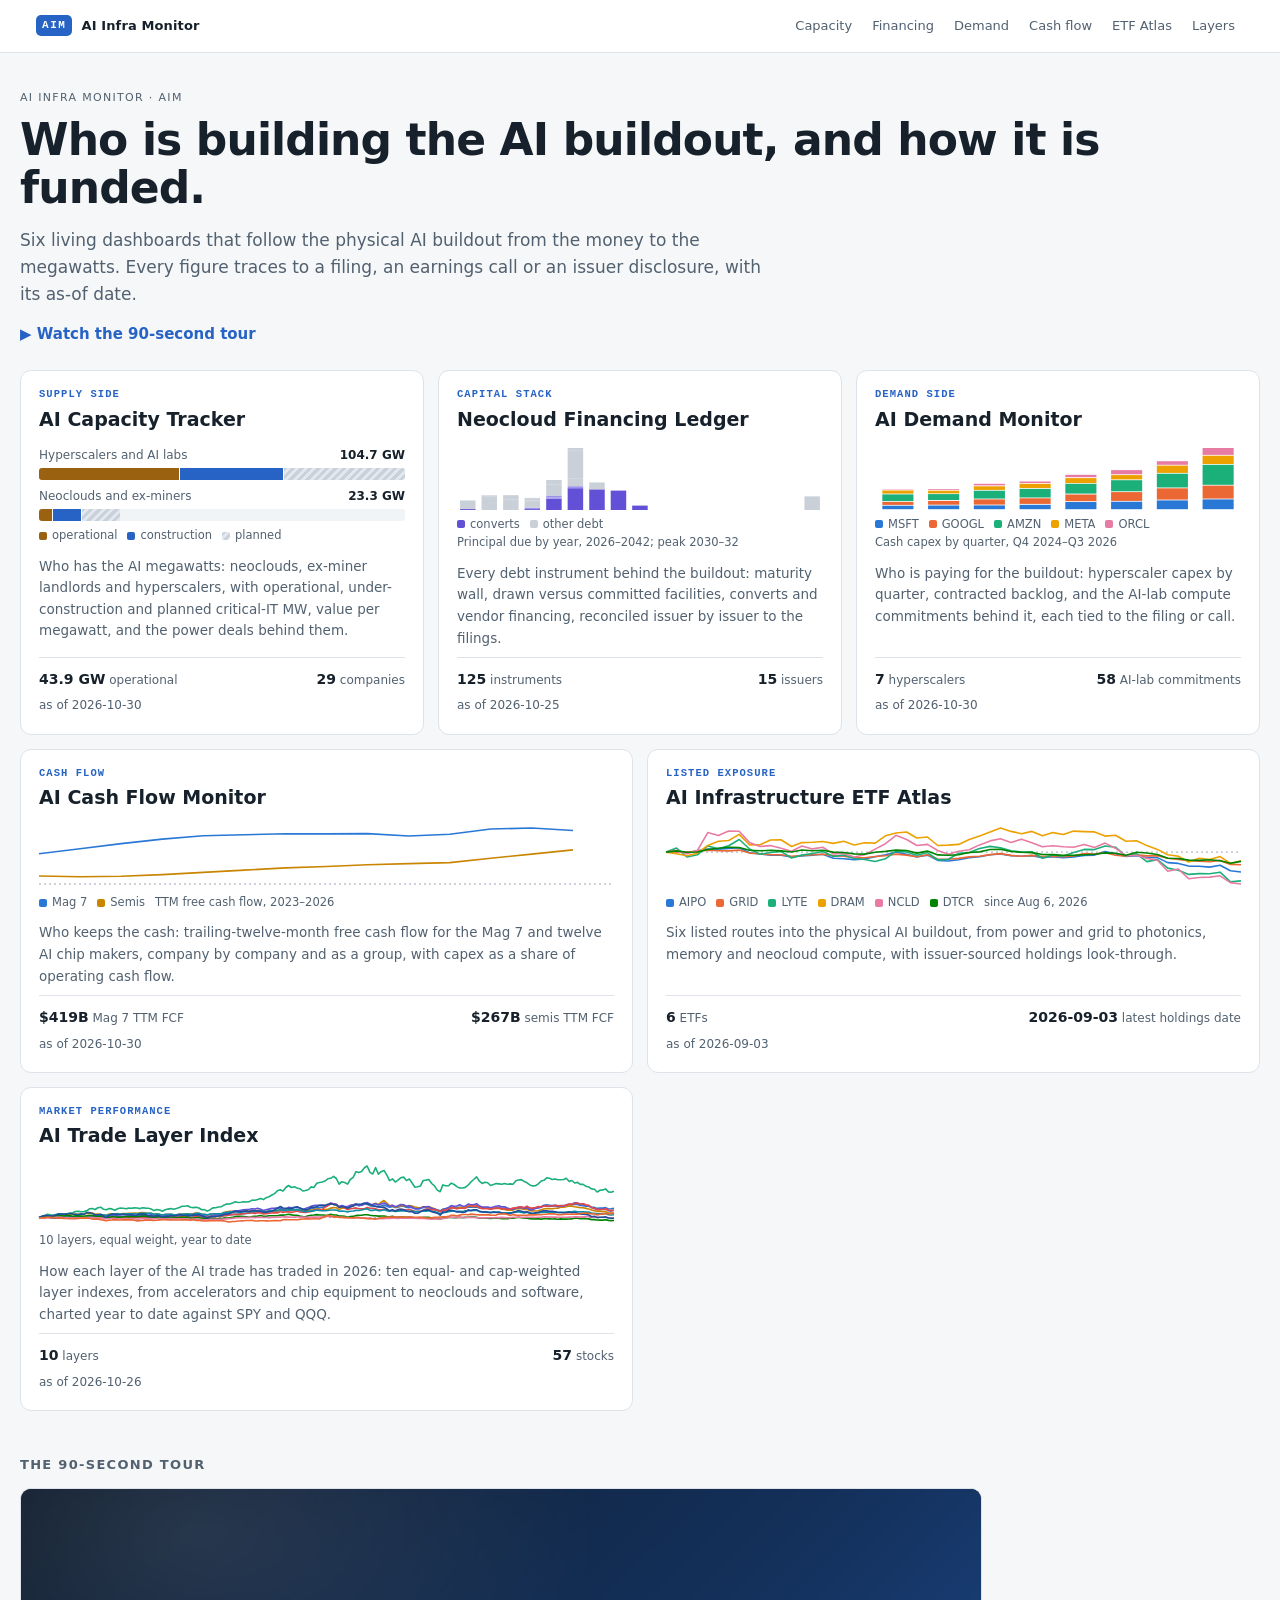
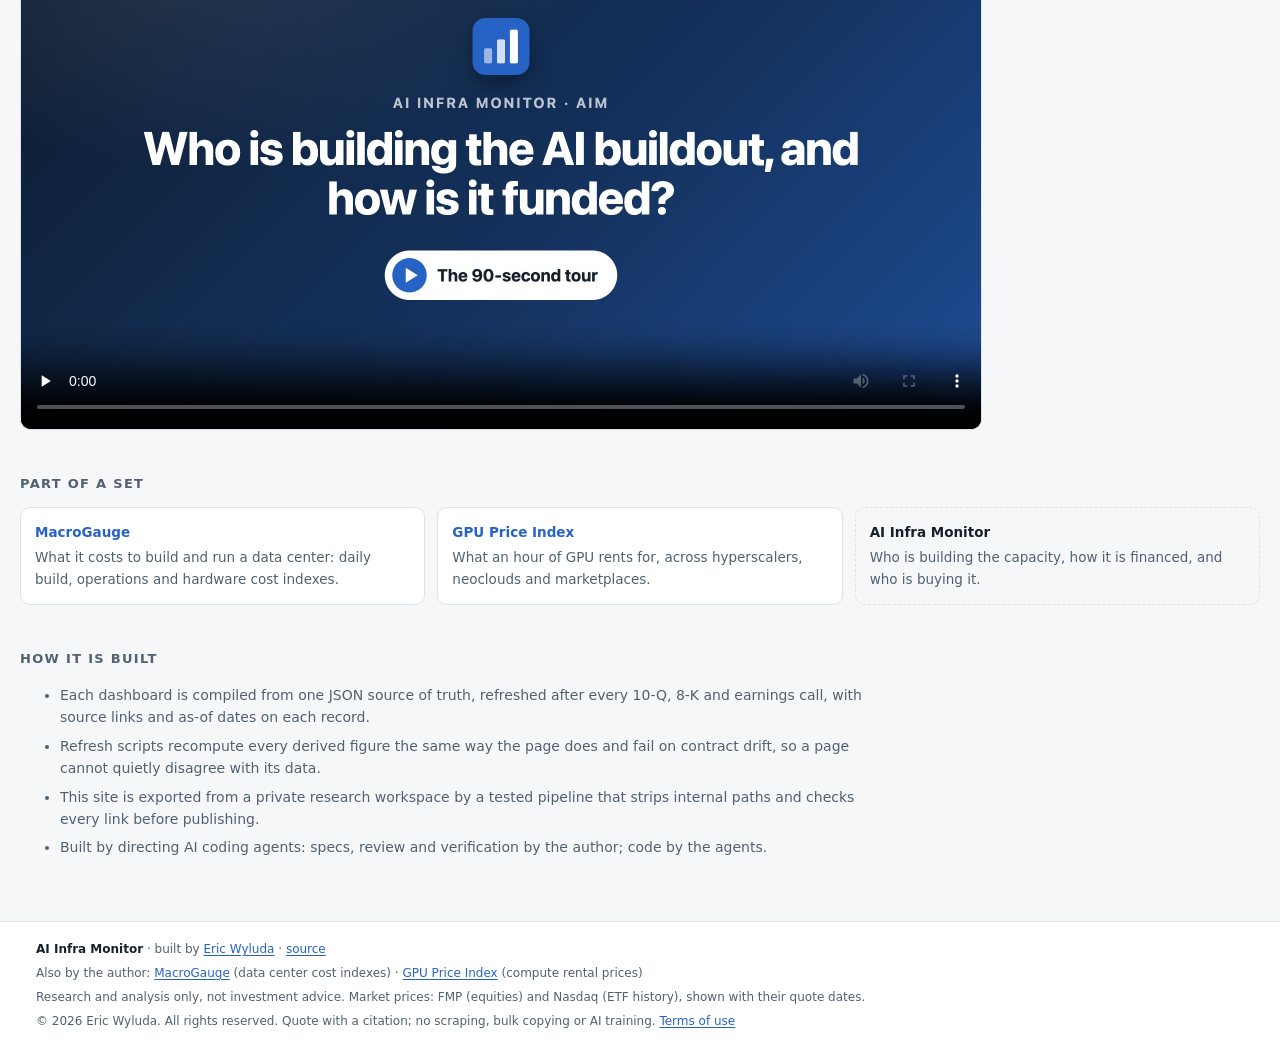
==== site/index.html @ 43cf827f "Export: MacroGauge publish 2026-11-06T13:49:08Z (scheduled)" ====
<!doctype html>
<html lang="en">
<head>
<meta charset="utf-8" />
<meta name="viewport" content="width=device-width, initial-scale=1" />
<title>AI Infra Monitor · who is building the AI buildout, and how it is funded</title>
<!-- © 2026 Eric Wyluda. All rights reserved. Terms: https://ewyluda.github.io/ai-infra-monitor/terms.html · AIM canary 242a3ced-c0e2-472b-8a07-06ca97b03cf8 --><meta name="tdm-reservation" content="1" /><meta name="tdm-policy" content="https://ewyluda.github.io/ai-infra-monitor/terms.html" /><meta name="robots" content="noai, noimageai" /><meta name="description" content="Living dashboards on the AI infrastructure buildout: neocloud megawatts, the financing stack behind them, hyperscaler and AI-lab demand, the free cash flow of the Mag 7 and the chip makers, the listed ETF map, and how each layer of the AI trade has traded. Compiled from SEC filings and company disclosures." /><link rel="canonical" href="https://ewyluda.github.io/ai-infra-monitor/" /><link rel="icon" href="assets/favicon.svg" type="image/svg+xml" /><link rel="apple-touch-icon" href="assets/apple-touch-icon.png" /><meta name="theme-color" content="#F6F7F9" /><meta property="og:type" content="website" /><meta property="og:site_name" content="AI Infra Monitor" /><meta property="og:title" content="AI Infra Monitor · who is building the AI buildout, and how it is funded" /><meta property="og:description" content="Living dashboards on the AI infrastructure buildout: neocloud megawatts, the financing stack behind them, hyperscaler and AI-lab demand, the free cash flow of the Mag 7 and the chip makers, the listed ETF map, and how each layer of the AI trade has traded. Compiled from SEC filings and company disclosures." /><meta property="og:url" content="https://ewyluda.github.io/ai-infra-monitor/" /><meta property="og:image" content="https://ewyluda.github.io/ai-infra-monitor/assets/og-image.png" /><meta property="og:image:width" content="1200" /><meta property="og:image:height" content="630" /><meta property="og:image:alt" content="AI Infra Monitor: who is building the AI buildout, and how it is funded." /><meta name="twitter:card" content="summary_large_image" />
<link rel="stylesheet" href="assets/brand.css" />
</head>
<body class="aim-page">
<header class="aim-bar"><div class="aim-bar-in"><a class="aim-brand" href="index.html"><span class="aim-mark">AIM</span><span>AI Infra Monitor</span></a><nav class="aim-nav" aria-label="Dashboards"><a href="neocloud-capacity-tracker.html">Capacity</a><a href="neocloud-financing-ledger.html">Financing</a><a href="ai-demand-monitor.html">Demand</a><a href="ai-cash-flow-monitor.html">Cash flow</a><a href="ai-infrastructure-etf-atlas.html">ETF Atlas</a><a href="ai-trade-layer-index.html">Layers</a></nav></div></header>
<main class="aim-main">
<p class="aim-kicker">AI Infra Monitor · AIM</p>
<h1>Who is building the AI buildout, and how it is funded.</h1>
<p class="aim-lede">Six living dashboards that follow the physical AI buildout from the money to the megawatts. Every
figure traces to a filing, an earnings call or an issuer disclosure, with its as-of date.</p>
<p class="aim-tour-link"><a href="#tour">▶ Watch the 90-second tour</a></p>
<div class="aim-grid"><a class="aim-card" href="neocloud-capacity-tracker.html"><span class="aim-card-tag">Supply side</span><h2>AI Capacity Tracker</h2><div class="aim-preview" aria-hidden="true"><div class="aim-hbar"><span>Hyperscalers and AI labs</span><b>104.7 GW</b><div class="aim-hbar-track"><i class="aim-seg-op" style="width:38.33%"></i><i class="aim-seg-con" style="width:28.41%"></i><i class="aim-seg-plan" style="width:33.26%"></i></div></div><div class="aim-hbar"><span>Neoclouds and ex-miners</span><b>23.3 GW</b><div class="aim-hbar-track"><i class="aim-seg-op" style="width:3.60%"></i><i class="aim-seg-con" style="width:7.82%"></i><i class="aim-seg-plan" style="width:10.84%"></i></div></div><div class="aim-preview-cap"><span class="aim-key"><i style="background:#9A6210"></i>operational</span><span class="aim-key"><i style="background:#2763C4"></i>construction</span><span class="aim-key"><i style="background:repeating-linear-gradient(135deg,#C9D1DA 0 3px,#E3E8EE 3px 6px)"></i>planned</span></div></div><p>Who has the AI megawatts: neoclouds, ex-miner landlords and hyperscalers, with operational, under-construction and planned critical-IT MW, value per megawatt, and the power deals behind them.</p><div class="aim-stat"><span><b>43.9 GW</b> operational</span><span><b>29</b> companies</span><span class="aim-asof">as of 2026-10-30</span></div></a><a class="aim-card" href="neocloud-financing-ledger.html"><span class="aim-card-tag">Capital stack</span><h2>Neocloud Financing Ledger</h2><div class="aim-preview" aria-hidden="true"><svg class="aim-preview-plot" viewBox="0 0 300 64" preserveAspectRatio="none"><rect x="2.5" y="63.1" width="12.7" height="0.9" fill="#6250d6"/><rect x="2.5" y="54.5" width="12.7" height="8.5" fill="#c9d0d8"/><rect x="2.5" y="54.4" width="12.7" height="0.1" fill="#c9d0d8"/><rect x="20.1" y="50.8" width="12.7" height="13.2" fill="#c9d0d8"/><rect x="20.1" y="49.4" width="12.7" height="1.4" fill="#c9d0d8"/><rect x="20.1" y="49.2" width="12.7" height="0.2" fill="#c9d0d8"/><rect x="37.8" y="53.3" width="12.7" height="10.7" fill="#c9d0d8"/><rect x="37.8" y="49.2" width="12.7" height="4.1" fill="#c9d0d8"/><rect x="37.8" y="49.2" width="12.7" height="0" fill="#c9d0d8"/><rect x="55.4" y="63.1" width="12.7" height="0.9" fill="#6250d6"/><rect x="55.4" y="61.6" width="12.7" height="1.5" fill="#9d93e8"/><rect x="55.4" y="55.1" width="12.7" height="6.5" fill="#c9d0d8"/><rect x="55.4" y="54.8" width="12.7" height="0.4" fill="#c9d0d8"/><rect x="55.4" y="52.2" width="12.7" height="2.5" fill="#c9d0d8"/><rect x="55.4" y="51.9" width="12.7" height="0.4" fill="#c9d0d8"/><rect x="73.1" y="52.9" width="12.7" height="11.1" fill="#6250d6"/><rect x="73.1" y="51.7" width="12.7" height="1.1" fill="#9d93e8"/><rect x="73.1" y="49.5" width="12.7" height="2.2" fill="#9d93e8"/><rect x="73.1" y="38.6" width="12.7" height="10.9" fill="#c9d0d8"/><rect x="73.1" y="34" width="12.7" height="4.6" fill="#c9d0d8"/><rect x="90.7" y="42.2" width="12.7" height="21.8" fill="#6250d6"/><rect x="90.7" y="40.3" width="12.7" height="1.9" fill="#9d93e8"/><rect x="90.7" y="40.1" width="12.7" height="0.2" fill="#9d93e8"/><rect x="90.7" y="32.5" width="12.7" height="7.5" fill="#c9d0d8"/><rect x="90.7" y="4.8" width="12.7" height="27.8" fill="#c9d0d8"/><rect x="90.7" y="2" width="12.7" height="2.8" fill="#c9d0d8"/><rect x="108.4" y="43.3" width="12.7" height="20.7" fill="#6250d6"/><rect x="108.4" y="36.6" width="12.7" height="6.8" fill="#c9d0d8"/><rect x="108.4" y="36.4" width="12.7" height="0.2" fill="#c9d0d8"/><rect x="126" y="44.6" width="12.7" height="19.4" fill="#6250d6"/><rect x="143.6" y="59.6" width="12.7" height="4.4" fill="#6250d6"/><rect x="161.3" y="64" width="12.7" height="0" fill="#c9d0d8"/><rect x="284.8" y="50.4" width="12.7" height="13.6" fill="#c9d0d8"/></svg><div class="aim-preview-cap"><span class="aim-key"><i style="background:#6250d6"></i>converts</span><span class="aim-key"><i style="background:#c9d0d8"></i>other debt</span><span>Principal due by year, 2026–2042; peak 2030–32</span></div></div><p>Every debt instrument behind the buildout: maturity wall, drawn versus committed facilities, converts and vendor financing, reconciled issuer by issuer to the filings.</p><div class="aim-stat"><span><b>125</b> instruments</span><span><b>15</b> issuers</span><span class="aim-asof">as of 2026-10-25</span></div></a><a class="aim-card" href="ai-demand-monitor.html"><span class="aim-card-tag">Demand side</span><h2>AI Demand Monitor</h2><div class="aim-preview" aria-hidden="true"><svg class="aim-preview-plot" viewBox="0 0 300 64" preserveAspectRatio="none"><rect x="6" y="59.7" width="25.5" height="3.5" fill="#2a78d6"/><rect x="6" y="55.9" width="25.5" height="3" fill="#eb6834"/><rect x="6" y="48.4" width="25.5" height="6.7" fill="#1baf7a"/><rect x="6" y="44.5" width="25.5" height="3.1" fill="#eda100"/><rect x="6" y="43.5" width="25.5" height="0.4" fill="#e87ba4"/><rect x="43.5" y="59.5" width="25.5" height="3.7" fill="#2a78d6"/><rect x="43.5" y="54.9" width="25.5" height="3.8" fill="#eb6834"/><rect x="43.5" y="48.1" width="25.5" height="5.9" fill="#1baf7a"/><rect x="43.5" y="44.7" width="25.5" height="2.7" fill="#eda100"/><rect x="43.5" y="43.1" width="25.5" height="0.8" fill="#e87ba4"/><rect x="81" y="59.4" width="25.5" height="3.8" fill="#2a78d6"/><rect x="81" y="53.4" width="25.5" height="5.2" fill="#eb6834"/><rect x="81" y="44.7" width="25.5" height="7.9" fill="#1baf7a"/><rect x="81" y="40.3" width="25.5" height="3.6" fill="#eda100"/><rect x="81" y="37.8" width="25.5" height="1.6" fill="#e87ba4"/><rect x="118.5" y="58.8" width="25.5" height="4.4" fill="#2a78d6"/><rect x="118.5" y="52.3" width="25.5" height="5.6" fill="#eb6834"/><rect x="118.5" y="42.9" width="25.5" height="8.6" fill="#1baf7a"/><rect x="118.5" y="37.8" width="25.5" height="4.3" fill="#eda100"/><rect x="118.5" y="35.5" width="25.5" height="1.5" fill="#e87ba4"/><rect x="156" y="56" width="25.5" height="7.2" fill="#2a78d6"/><rect x="156" y="48.5" width="25.5" height="6.7" fill="#eb6834"/><rect x="156" y="37.8" width="25.5" height="9.8" fill="#1baf7a"/><rect x="156" y="32.1" width="25.5" height="5" fill="#eda100"/><rect x="156" y="28.8" width="25.5" height="2.4" fill="#e87ba4"/><rect x="193.5" y="55.7" width="25.5" height="7.5" fill="#2a78d6"/><rect x="193.5" y="46.1" width="25.5" height="8.8" fill="#eb6834"/><rect x="193.5" y="34.2" width="25.5" height="11.1" fill="#1baf7a"/><rect x="193.5" y="29.1" width="25.5" height="4.3" fill="#eda100"/><rect x="193.5" y="24.1" width="25.5" height="4.2" fill="#e87ba4"/><rect x="231" y="54.4" width="25.5" height="8.8" fill="#2a78d6"/><rect x="231" y="42.3" width="25.5" height="11.3" fill="#eb6834"/><rect x="231" y="27.7" width="25.5" height="13.8" fill="#1baf7a"/><rect x="231" y="19.6" width="25.5" height="7.3" fill="#eda100"/><rect x="231" y="15.2" width="25.5" height="3.6" fill="#e87ba4"/><rect x="268.5" y="53.4" width="25.5" height="9.8" fill="#2a78d6"/><rect x="268.5" y="39.6" width="25.5" height="13" fill="#eb6834"/><rect x="268.5" y="18.8" width="25.5" height="20" fill="#1baf7a"/><rect x="268.5" y="9.7" width="25.5" height="8.3" fill="#eda100"/><rect x="268.5" y="2" width="25.5" height="6.9" fill="#e87ba4"/></svg><div class="aim-preview-cap"><span class="aim-key"><i style="background:#2a78d6"></i>MSFT</span><span class="aim-key"><i style="background:#eb6834"></i>GOOGL</span><span class="aim-key"><i style="background:#1baf7a"></i>AMZN</span><span class="aim-key"><i style="background:#eda100"></i>META</span><span class="aim-key"><i style="background:#e87ba4"></i>ORCL</span><span>Cash capex by quarter, Q4 2024–Q3 2026</span></div></div><p>Who is paying for the buildout: hyperscaler capex by quarter, contracted backlog, and the AI-lab compute commitments behind it, each tied to the filing or call.</p><div class="aim-stat"><span><b>7</b> hyperscalers</span><span><b>58</b> AI-lab commitments</span><span class="aim-asof">as of 2026-10-30</span></div></a><a class="aim-card" href="ai-cash-flow-monitor.html"><span class="aim-card-tag">Cash flow</span><h2>AI Cash Flow Monitor</h2><div class="aim-preview" aria-hidden="true"><svg class="aim-preview-plot" viewBox="0 0 300 64" preserveAspectRatio="none"><line x1="0" x2="300" y1="60" y2="60" stroke="#9AA6B2" stroke-dasharray="2 3" vector-effect="non-scaling-stroke"/><path d="M0,29.8 L21.4,24.8 L42.9,19.6 L64.3,15.1 L85.7,11.8 L107.1,10.7 L128.6,9.8 L150,9.9 L171.4,9.6 L192.9,12 L214.3,10.2 L235.7,5 L257.1,4 L278.6,6.5" fill="none" stroke="#2a78d6" stroke-width="1.6" stroke-linejoin="round" vector-effect="non-scaling-stroke"/><path d="M0,52 L21.4,52.7 L42.9,52.3 L64.3,50.6 L85.7,48.4 L107.1,46.1 L128.6,43.9 L150,42.5 L171.4,40.7 L192.9,39.6 L214.3,38.6 L235.7,34.2 L257.1,30.1 L278.6,25.9" fill="none" stroke="#c98500" stroke-width="1.6" stroke-linejoin="round" vector-effect="non-scaling-stroke"/></svg><div class="aim-preview-cap"><span class="aim-key"><i style="background:#2a78d6"></i>Mag 7</span><span class="aim-key"><i style="background:#c98500"></i>Semis</span><span>TTM free cash flow, 2023–2026</span></div></div><p>Who keeps the cash: trailing-twelve-month free cash flow for the Mag 7 and twelve AI chip makers, company by company and as a group, with capex as a share of operating cash flow.</p><div class="aim-stat"><span><b>$419B</b> Mag 7 TTM FCF</span><span><b>$267B</b> semis TTM FCF</span><span class="aim-asof">as of 2026-10-30</span></div></a><a class="aim-card" href="ai-infrastructure-etf-atlas.html"><span class="aim-card-tag">Listed exposure</span><h2>AI Infrastructure ETF Atlas</h2><div class="aim-preview" aria-hidden="true"><svg class="aim-preview-plot" viewBox="0 0 300 64" preserveAspectRatio="none"><line x1="0" x2="300" y1="28.1" y2="28.1" stroke="#9AA6B2" stroke-dasharray="2 3" vector-effect="non-scaling-stroke"/><path d="M0,28.1 L5.5,27.1 L10.9,28.7 L16.4,26.9 L21.8,25 L27.3,25.3 L32.7,24.4 L38.2,23.7 L43.6,28.8 L49.1,30 L54.5,31.1 L60,31.3 L65.5,33 L70.9,32 L76.4,31.3 L81.8,30.3 L87.3,34.3 L92.7,34.8 L98.2,35.6 L103.6,34.9 L109.1,32.8 L114.5,30.8 L120,28 L125.5,30.3 L130.9,33 L136.4,31.1 L141.8,36.4 L147.3,37 L152.7,35.8 L158.2,33.8 L163.6,32.7 L169.1,30.8 L174.5,30 L180,31.6 L185.5,32.3 L190.9,31.6 L196.4,33.8 L201.8,32.6 L207.3,33.8 L212.7,32.9 L218.2,31.5 L223.6,31.1 L229.1,27.5 L234.5,29.8 L240,32.4 L245.5,31.6 L250.9,33.5 L256.4,33.6 L261.8,38.6 L267.3,39.4 L272.7,42.1 L278.2,42.2 L283.6,43.1 L289.1,41.2 L294.5,46.8 L300,48" fill="none" stroke="#2a78d6" stroke-width="1.6" stroke-linejoin="round" vector-effect="non-scaling-stroke"/><path d="M0,28.1 L5.5,27.7 L10.9,28.4 L16.4,27.1 L21.8,26.3 L27.3,26.7 L32.7,26.9 L38.2,26.1 L43.6,29.1 L49.1,29.7 L54.5,30.6 L60,30.7 L65.5,32.2 L70.9,31.5 L76.4,30.7 L81.8,30.3 L87.3,31.6 L92.7,32.1 L98.2,33.7 L103.6,33.7 L109.1,32.5 L114.5,31.8 L120,30.1 L125.5,31.1 L130.9,32.7 L136.4,30.8 L141.8,35 L147.3,35.2 L152.7,34.4 L158.2,32.9 L163.6,32.2 L169.1,30.6 L174.5,29.6 L180,31.4 L185.5,32.2 L190.9,31.4 L196.4,32.6 L201.8,32.1 L207.3,32.8 L212.7,31.9 L218.2,29.6 L223.6,30 L229.1,28.8 L234.5,31.3 L240,32.2 L245.5,30.7 L250.9,31.9 L256.4,31.6 L261.8,34.2 L267.3,35.5 L272.7,36.8 L278.2,37.3 L283.6,37.8 L289.1,36.4 L294.5,40.4 L300,40.7" fill="none" stroke="#eb6834" stroke-width="1.6" stroke-linejoin="round" vector-effect="non-scaling-stroke"/><path d="M0,28.1 L5.5,24 L10.9,33 L16.4,30.8 L21.8,21.9 L27.3,24.8 L32.7,21.8 L38.2,15.5 L43.6,25 L49.1,30.3 L54.5,28.5 L60,27.4 L65.5,34 L70.9,31.1 L76.4,29.5 L81.8,27.5 L87.3,32.5 L92.7,31.1 L98.2,34.5 L103.6,35.5 L109.1,37.5 L114.5,34.8 L120,27.1 L125.5,28 L130.9,31.3 L136.4,28.6 L141.8,35.9 L147.3,35.2 L152.7,29.2 L158.2,28.6 L163.6,24.5 L169.1,22.4 L174.5,23.8 L180,26.8 L185.5,28.1 L190.9,27.7 L196.4,34.2 L201.8,30.9 L207.3,32.1 L212.7,28.5 L218.2,25.4 L223.6,25.6 L229.1,22 L234.5,23.2 L240,32.1 L245.5,29.8 L250.9,37.6 L256.4,35.6 L261.8,44.1 L267.3,46.3 L272.7,50.4 L278.2,49.6 L283.6,49.8 L289.1,48.2 L294.5,57.8 L300,56.9" fill="none" stroke="#1baf7a" stroke-width="1.6" stroke-linejoin="round" vector-effect="non-scaling-stroke"/><path d="M0,28.1 L5.5,29.8 L10.9,31.8 L16.4,29.2 L21.8,21.5 L27.3,17.3 L32.7,16.5 L38.2,10.4 L43.6,20.9 L49.1,20.8 L54.5,16 L60,15.8 L65.5,22.5 L70.9,18.6 L76.4,18.3 L81.8,17.5 L87.3,19.4 L92.7,17.3 L98.2,21 L103.6,18.7 L109.1,19.1 L114.5,11.8 L120,9 L125.5,8 L130.9,14 L136.4,13 L141.8,21.5 L147.3,21.1 L152.7,20.4 L158.2,15.6 L163.6,11.9 L169.1,8 L174.5,4 L180,7.4 L185.5,9.7 L190.9,7.4 L196.4,11.8 L201.8,8.6 L207.3,10.5 L212.7,7.1 L218.2,7.6 L223.6,7.9 L229.1,12.1 L234.5,11.2 L240,17.3 L245.5,16.7 L250.9,21.6 L256.4,25.4 L261.8,30.7 L267.3,32.3 L272.7,38 L278.2,34.3 L283.6,35.5 L289.1,32.6 L294.5,39.5 L300,36.8" fill="none" stroke="#eda100" stroke-width="1.6" stroke-linejoin="round" vector-effect="non-scaling-stroke"/><path d="M0,28.1 L5.5,26.4 L10.9,29.8 L16.4,26.5 L21.8,8.6 L27.3,11.4 L32.7,7.1 L38.2,7.2 L43.6,18.6 L49.1,22.5 L54.5,21.6 L60,24.3 L65.5,27.2 L70.9,22 L76.4,24.9 L81.8,23.3 L87.3,29.9 L92.7,29.4 L98.2,33 L103.6,30.8 L109.1,25.1 L114.5,19.7 L120,11.3 L125.5,15.5 L130.9,21.5 L136.4,20.4 L141.8,26.5 L147.3,30.2 L152.7,27.3 L158.2,25.8 L163.6,20.9 L169.1,16.9 L174.5,14.8 L180,18.4 L185.5,15.3 L190.9,18.7 L196.4,22.8 L201.8,21.7 L207.3,22.8 L212.7,23.2 L218.2,20.4 L223.6,23.5 L229.1,19.1 L234.5,24.2 L240,31.8 L245.5,31.2 L250.9,34.4 L256.4,36.2 L261.8,47.3 L267.3,45 L272.7,54.7 L278.2,53.5 L283.6,53.1 L289.1,51.8 L294.5,58.6 L300,60" fill="none" stroke="#e87ba4" stroke-width="1.6" stroke-linejoin="round" vector-effect="non-scaling-stroke"/><path d="M0,28.1 L5.5,26.9 L10.9,28.2 L16.4,28 L21.8,25.5 L27.3,24.2 L32.7,23.2 L38.2,23.6 L43.6,26.3 L49.1,26.8 L54.5,26.3 L60,26.9 L65.5,28 L70.9,26 L76.4,26.8 L81.8,26.2 L87.3,28.1 L92.7,28.5 L98.2,29.9 L103.6,30.1 L109.1,28.3 L114.5,27.4 L120,26.1 L125.5,26.5 L130.9,29.1 L136.4,27.1 L141.8,30.9 L147.3,31.2 L152.7,30.7 L158.2,28.5 L163.6,27.9 L169.1,25.5 L174.5,25.2 L180,27.5 L185.5,28.2 L190.9,28.6 L196.4,30.5 L201.8,30.6 L207.3,31.2 L212.7,31.4 L218.2,30.7 L223.6,30.2 L229.1,28.9 L234.5,29.2 L240,31.2 L245.5,28.2 L250.9,29 L256.4,30.5 L261.8,34.3 L267.3,34.5 L272.7,36.1 L278.2,36.4 L283.6,35.7 L289.1,36.8 L294.5,39.2 L300,37.4" fill="none" stroke="#008300" stroke-width="1.6" stroke-linejoin="round" vector-effect="non-scaling-stroke"/></svg><div class="aim-preview-cap"><span class="aim-key"><i style="background:#2a78d6"></i>AIPO</span><span class="aim-key"><i style="background:#eb6834"></i>GRID</span><span class="aim-key"><i style="background:#1baf7a"></i>LYTE</span><span class="aim-key"><i style="background:#eda100"></i>DRAM</span><span class="aim-key"><i style="background:#e87ba4"></i>NCLD</span><span class="aim-key"><i style="background:#008300"></i>DTCR</span><span>since Aug 6, 2026</span></div></div><p>Six listed routes into the physical AI buildout, from power and grid to photonics, memory and neocloud compute, with issuer-sourced holdings look-through.</p><div class="aim-stat"><span><b>6</b> ETFs</span><span><b>2026-09-03</b> latest holdings date</span><span class="aim-asof">as of 2026-09-03</span></div></a><a class="aim-card" href="ai-trade-layer-index.html"><span class="aim-card-tag">Market performance</span><h2>AI Trade Layer Index</h2><div class="aim-preview" aria-hidden="true"><svg class="aim-preview-plot" viewBox="0 0 300 64" preserveAspectRatio="none"><line x1="0" x2="300" y1="55.6" y2="55.6" stroke="#9AA6B2" stroke-dasharray="2 3" vector-effect="non-scaling-stroke"/><path d="M0,55.6 L1.5,55.2 L2.9,55.2 L4.4,55.2 L5.9,55.4 L7.3,55.6 L8.8,55.6 L10.2,55.5 L11.7,55.4 L13.2,55.6 L14.6,55.4 L16.1,55.3 L17.6,55.6 L19,55.2 L20.5,55.1 L22,55.1 L23.4,55.2 L24.9,55 L26.3,55 L27.8,55.1 L29.3,55.4 L30.7,55.3 L32.2,55.6 L33.7,56.2 L35.1,56.2 L36.6,55.2 L38,54.9 L39.5,55 L41,54.9 L42.4,55.2 L43.9,55.2 L45.4,55.2 L46.8,55.2 L48.3,55.2 L49.8,55.1 L51.2,55.2 L52.7,54.9 L54.1,54.7 L55.6,55.1 L57.1,55.2 L58.5,55.3 L60,55.7 L61.5,55.4 L62.9,55.5 L64.4,55.4 L65.9,55 L67.3,54.9 L68.8,54.9 L70.2,55.3 L71.7,55.5 L73.2,55.2 L74.6,55.1 L76.1,55.2 L77.6,55.1 L79,55.3 L80.5,55 L82,55 L83.4,54.3 L84.9,54.8 L86.3,55.1 L87.8,55.6 L89.3,54.7 L90.7,54.3 L92.2,54.3 L93.7,54.2 L95.1,54.1 L96.6,53.5 L98,53.3 L99.5,52.8 L101,52.6 L102.4,52.2 L103.9,52.1 L105.4,51.9 L106.8,51.6 L108.3,51.4 L109.8,51.3 L111.2,50.3 L112.7,50.1 L114.1,49 L115.6,49.4 L117.1,50.1 L118.5,49.9 L120,49.5 L121.5,49.4 L122.9,49.7 L124.4,49.4 L125.9,48 L127.3,48.8 L128.8,48 L130.2,48 L131.7,48.4 L133.2,47.9 L134.6,47.2 L136.1,48.1 L137.6,48.4 L139,48.3 L140.5,47.2 L142,46.6 L143.4,46.3 L144.9,45.5 L146.3,45.9 L147.8,45.2 L149.3,44.9 L150.7,43.6 L152.2,42 L153.7,41.9 L155.1,42.4 L156.6,44.9 L158,44.1 L159.5,44.8 L161,45.9 L162.4,44.5 L163.9,43.9 L165.4,42.4 L166.8,43.7 L168.3,43.1 L169.8,41.8 L171.2,42.3 L172.7,43.9 L174.1,44 L175.6,44.1 L177.1,44.8 L178.5,44 L180,43 L181.5,44.2 L182.9,45.3 L184.4,44.6 L185.9,45.6 L187.3,45.2 L188.8,44.3 L190.2,44.3 L191.7,45.5 L193.2,45.3 L194.6,45.7 L196.1,46.8 L197.6,47 L199,46.6 L200.5,45.5 L202,45.4 L203.4,45.6 L204.9,46.5 L206.3,46.9 L207.8,47.8 L209.3,48.8 L210.7,47.4 L212.2,47.2 L213.7,46.9 L215.1,45.3 L216.6,45.6 L218,45.4 L219.5,45.2 L221,45.8 L222.4,45.7 L223.9,45.3 L225.4,45.1 L226.8,45.1 L228.3,45.1 L229.8,46.1 L231.2,46.2 L232.7,45.9 L234.1,46.1 L235.6,46.7 L237.1,46.2 L238.5,46 L240,45.5 L241.5,46.5 L242.9,46.4 L244.4,46.7 L245.9,46.7 L247.3,46.6 L248.8,45.9 L250.2,45.4 L251.7,45.2 L253.2,45.8 L254.6,45.3 L256.1,46.6 L257.6,46.5 L259,46.2 L260.5,45.2 L262,44.7 L263.4,43.2 L264.9,42.9 L266.3,43.2 L267.8,43.5 L269.3,43.3 L270.7,43.9 L272.2,43.5 L273.7,43.6 L275.1,43.5 L276.6,42.8 L278,42.6 L279.5,42.1 L281,42.4 L282.4,43.4 L283.9,43.6 L285.4,44.2 L286.8,44 L288.3,45.3 L289.8,45.4 L291.2,46.4 L292.7,46 L294.1,46.1 L295.6,45.6 L297.1,47 L298.5,46.8 L300,46.2" fill="none" stroke="#2a78d6" stroke-width="1.6" stroke-linejoin="round" vector-effect="non-scaling-stroke"/><path d="M0,55.6 L1.5,54.8 L2.9,54.1 L4.4,53.5 L5.9,53.8 L7.3,54.1 L8.8,53.2 L10.2,53 L11.7,53 L13.2,53.1 L14.6,52.2 L16.1,51.9 L17.6,52.3 L19,52 L20.5,52.2 L22,52.2 L23.4,52.1 L24.9,51.5 L26.3,51.4 L27.8,51.1 L29.3,52.2 L30.7,52.1 L32.2,52.5 L33.7,53.4 L35.1,53.2 L36.6,52.1 L38,52 L39.5,52 L41,51.6 L42.4,52 L43.9,51.6 L45.4,51.5 L46.8,51.2 L48.3,51.2 L49.8,51.1 L51.2,51.2 L52.7,50.9 L54.1,50.5 L55.6,51.1 L57.1,51.2 L58.5,51.3 L60,52.2 L61.5,51.8 L62.9,52.4 L64.4,53.4 L65.9,52.6 L67.3,52.4 L68.8,52.3 L70.2,52.8 L71.7,52.7 L73.2,52.3 L74.6,52 L76.1,52.1 L77.6,51.7 L79,52 L80.5,51.6 L82,51.1 L83.4,51.3 L84.9,52.4 L86.3,52.5 L87.8,53.3 L89.3,52.3 L90.7,51.8 L92.2,52 L93.7,51.8 L95.1,51.7 L96.6,50.3 L98,49.8 L99.5,49.4 L101,49.4 L102.4,49.1 L103.9,49.4 L105.4,49.6 L106.8,48.9 L108.3,48.9 L109.8,49.1 L111.2,48.8 L112.7,49 L114.1,48.2 L115.6,48.7 L117.1,49.5 L118.5,49.5 L120,49.1 L121.5,49.3 L122.9,49.3 L124.4,48.6 L125.9,47.8 L127.3,48.6 L128.8,47.7 L130.2,47.7 L131.7,48.2 L133.2,47.8 L134.6,47.7 L136.1,48.4 L137.6,49.1 L139,49.3 L140.5,48.3 L142,48 L143.4,47.7 L144.9,46.9 L146.3,47.3 L147.8,47.5 L149.3,47.5 L150.7,47.4 L152.2,46.1 L153.7,45.6 L155.1,45.7 L156.6,47.6 L158,46.1 L159.5,45.8 L161,46.1 L162.4,43.5 L163.9,42.9 L165.4,42.1 L166.8,43.4 L168.3,42.9 L169.8,41.7 L171.2,40.8 L172.7,43.2 L174.1,43.1 L175.6,41.2 L177.1,42.5 L178.5,40.2 L180,38.5 L181.5,41.2 L182.9,43.6 L184.4,43.6 L185.9,45.2 L187.3,44.6 L188.8,43.6 L190.2,43.4 L191.7,44.5 L193.2,43.6 L194.6,44.1 L196.1,45 L197.6,45.6 L199,45.9 L200.5,44.7 L202,44.9 L203.4,44.8 L204.9,45.8 L206.3,46.7 L207.8,48.1 L209.3,49.6 L210.7,47.4 L212.2,47.3 L213.7,47 L215.1,45.7 L216.6,46.3 L218,46.4 L219.5,45.4 L221,46 L222.4,45.2 L223.9,44.3 L225.4,44.1 L226.8,44.7 L228.3,43.8 L229.8,45.2 L231.2,46.1 L232.7,46.1 L234.1,46.2 L235.6,46.6 L237.1,46.4 L238.5,46.4 L240,46.3 L241.5,47.3 L242.9,47.4 L244.4,48.1 L245.9,48.1 L247.3,48.1 L248.8,47.1 L250.2,46.4 L251.7,46.7 L253.2,47.5 L254.6,47.1 L256.1,48.8 L257.6,48.9 L259,49 L260.5,48.8 L262,47.8 L263.4,47 L264.9,46.5 L266.3,46.6 L267.8,46.7 L269.3,46.3 L270.7,46.2 L272.2,45.3 L273.7,45.2 L275.1,44.7 L276.6,44 L278,44.1 L279.5,44.8 L281,45.2 L282.4,45.6 L283.9,45.7 L285.4,46.4 L286.8,47.1 L288.3,48.1 L289.8,48.6 L291.2,49.4 L292.7,49.1 L294.1,49.6 L295.6,49.4 L297.1,51.1 L298.5,51.1 L300,50.7" fill="none" stroke="#c98500" stroke-width="1.6" stroke-linejoin="round" vector-effect="non-scaling-stroke"/><path d="M0,55.6 L1.5,54.4 L2.9,54.4 L4.4,52.2 L5.9,52.8 L7.3,53.6 L8.8,52.5 L10.2,51.9 L11.7,52 L13.2,52.2 L14.6,51.7 L16.1,51.3 L17.6,50.8 L19,49.5 L20.5,49.4 L22,49.7 L23.4,49.6 L24.9,48.9 L26.3,46.8 L27.8,46.6 L29.3,47.5 L30.7,45.8 L32.2,45.2 L33.7,47.3 L35.1,47.7 L36.6,46.6 L38,46.9 L39.5,48.2 L41,46.8 L42.4,46 L43.9,46.2 L45.4,46.7 L46.8,46.1 L48.3,46.3 L49.8,45.9 L51.2,46 L52.7,46.6 L54.1,45.8 L55.6,46.1 L57.1,46.3 L58.5,47 L60,48.6 L61.5,47.6 L62.9,48 L64.4,49.2 L65.9,47.8 L67.3,47.1 L68.8,46.6 L70.2,47.3 L71.7,46.4 L73.2,45.4 L74.6,44.2 L76.1,44.3 L77.6,43.7 L79,45.2 L80.5,45.6 L82,45.3 L83.4,46 L84.9,47.8 L86.3,47.6 L87.8,49.1 L89.3,47.7 L90.7,45.9 L92.2,45.8 L93.7,45 L95.1,44.8 L96.6,42.9 L98,42.1 L99.5,42 L101,40.9 L102.4,39.8 L103.9,40.5 L105.4,40.2 L106.8,39.8 L108.3,40 L109.8,39.6 L111.2,38.1 L112.7,38.2 L114.1,37.5 L115.6,36.4 L117.1,37.6 L118.5,35.7 L120,34.7 L121.5,33 L122.9,31.6 L124.4,28.7 L125.9,27.7 L127.3,29.1 L128.8,25.5 L130.2,23.5 L131.7,25.5 L133.2,24.8 L134.6,25.9 L136.1,26.7 L137.6,29 L139,28.5 L140.5,27.7 L142,24.9 L143.4,25.5 L144.9,21.3 L146.3,20.5 L147.8,20 L149.3,19 L150.7,16.8 L152.2,16.3 L153.7,14.4 L155.1,16.5 L156.6,22.2 L158,19.7 L159.5,20.5 L161,22.1 L162.4,17.5 L163.9,15.3 L165.4,9.7 L166.8,10.6 L168.3,9.4 L169.8,5.7 L171.2,4 L172.7,10.4 L174.1,12 L175.6,5.6 L177.1,12.2 L178.5,9.7 L180,8.4 L181.5,13.2 L182.9,18.6 L184.4,16.9 L185.9,20 L187.3,18.2 L188.8,15.7 L190.2,15.1 L191.7,18.6 L193.2,17 L194.6,20.8 L196.1,25.2 L197.6,24.8 L199,23.9 L200.5,18.5 L202,18.1 L203.4,17.5 L204.9,21.5 L206.3,23.9 L207.8,28.1 L209.3,29.7 L210.7,22.9 L212.2,23.8 L213.7,23.8 L215.1,21.1 L216.6,22.5 L218,24.6 L219.5,26 L221,26 L222.4,25.4 L223.9,23.2 L225.4,19.8 L226.8,17.5 L228.3,14.9 L229.8,19.2 L231.2,21.4 L232.7,20.3 L234.1,20.7 L235.6,23.5 L237.1,22.6 L238.5,21.6 L240,21.9 L241.5,22.2 L242.9,21.5 L244.4,22.2 L245.9,21.9 L247.3,22.2 L248.8,18.8 L250.2,18 L251.7,17.6 L253.2,19.6 L254.6,20.8 L256.1,22.9 L257.6,23.9 L259,23.7 L260.5,21.9 L262,19 L263.4,18.3 L264.9,15.8 L266.3,16.3 L267.8,17.5 L269.3,17 L270.7,17.8 L272.2,17.7 L273.7,17.5 L275.1,16.2 L276.6,19.6 L278,18.5 L279.5,21 L281,20.4 L282.4,22.4 L283.9,22.4 L285.4,24.3 L286.8,25 L288.3,26.9 L289.8,27.3 L291.2,30 L292.7,28.3 L294.1,27.9 L295.6,26.9 L297.1,29.9 L298.5,30.3 L300,29.3" fill="none" stroke="#1baf7a" stroke-width="1.6" stroke-linejoin="round" vector-effect="non-scaling-stroke"/><path d="M0,55.6 L1.5,55.1 L2.9,55.6 L4.4,55.3 L5.9,55.2 L7.3,56.1 L8.8,55.8 L10.2,55.6 L11.7,55 L13.2,55.6 L14.6,55.3 L16.1,55.4 L17.6,55.1 L19,55.4 L20.5,55.3 L22,55.6 L23.4,55.6 L24.9,55 L26.3,54.7 L27.8,54.9 L29.3,55.2 L30.7,54.9 L32.2,54.8 L33.7,55.6 L35.1,55.5 L36.6,54.2 L38,53.2 L39.5,53.2 L41,53.9 L42.4,54.4 L43.9,54.2 L45.4,54.1 L46.8,53.9 L48.3,53.5 L49.8,53.4 L51.2,53.4 L52.7,53.4 L54.1,52.9 L55.6,53.6 L57.1,53.5 L58.5,52.8 L60,54.1 L61.5,53.7 L62.9,53.8 L64.4,54.5 L65.9,53.6 L67.3,53.5 L68.8,53.3 L70.2,53.9 L71.7,53.7 L73.2,53.3 L74.6,53.5 L76.1,53.1 L77.6,52.4 L79,53.4 L80.5,52.9 L82,52.6 L83.4,52.5 L84.9,53.9 L86.3,53.8 L87.8,54.9 L89.3,54 L90.7,53.5 L92.2,52.6 L93.7,52.9 L95.1,52.4 L96.6,51.2 L98,51.2 L99.5,50.2 L101,49.5 L102.4,48.9 L103.9,48.8 L105.4,48.3 L106.8,47.9 L108.3,47.5 L109.8,47.2 L111.2,46.8 L112.7,47 L114.1,46.3 L115.6,47.3 L117.1,48.6 L118.5,47.8 L120,47.1 L121.5,46.4 L122.9,46.4 L124.4,45.8 L125.9,46.1 L127.3,47.4 L128.8,47.1 L130.2,45.4 L131.7,45.8 L133.2,45.3 L134.6,45.1 L136.1,46 L137.6,47.3 L139,46.5 L140.5,45.6 L142,44.2 L143.4,43.6 L144.9,43.2 L146.3,43.4 L147.8,43.4 L149.3,43.2 L150.7,43.2 L152.2,40.9 L153.7,41.7 L155.1,42.4 L156.6,44.5 L158,43.6 L159.5,44.6 L161,44.6 L162.4,43.2 L163.9,42.9 L165.4,41.7 L166.8,43.4 L168.3,43.2 L169.8,42.3 L171.2,40.5 L172.7,42.5 L174.1,42.3 L175.6,41.8 L177.1,43.1 L178.5,41.9 L180,40.9 L181.5,42.5 L182.9,44.3 L184.4,43.2 L185.9,44.7 L187.3,43.8 L188.8,42.6 L190.2,42.7 L191.7,44.2 L193.2,43.9 L194.6,45.1 L196.1,46.6 L197.6,46.8 L199,46.3 L200.5,44.9 L202,44.8 L203.4,44.6 L204.9,46.3 L206.3,47.1 L207.8,48.5 L209.3,49.8 L210.7,47.4 L212.2,46.6 L213.7,45.5 L215.1,43.6 L216.6,44.2 L218,44 L219.5,42.8 L221,44.3 L222.4,44.1 L223.9,42.1 L225.4,42.7 L226.8,42.8 L228.3,41.7 L229.8,44.1 L231.2,45.1 L232.7,45 L234.1,45 L235.6,45.8 L237.1,45 L238.5,44.2 L240,43.8 L241.5,44.9 L242.9,44.8 L244.4,46 L245.9,46.9 L247.3,47.2 L248.8,46.3 L250.2,45.8 L251.7,45.6 L253.2,46.4 L254.6,45.8 L256.1,47.9 L257.6,47.6 L259,46.4 L260.5,45.9 L262,45.2 L263.4,44.1 L264.9,43.8 L266.3,44.2 L267.8,44.2 L269.3,43.7 L270.7,44.7 L272.2,44.2 L273.7,44.2 L275.1,42.9 L276.6,42.2 L278,42.2 L279.5,40.8 L281,41 L282.4,42.5 L283.9,41.8 L285.4,43.6 L286.8,43.8 L288.3,45.8 L289.8,46.3 L291.2,47.5 L292.7,47.2 L294.1,47.3 L295.6,46.6 L297.1,48.8 L298.5,49.1 L300,48.3" fill="none" stroke="#6250d6" stroke-width="1.6" stroke-linejoin="round" vector-effect="non-scaling-stroke"/><path d="M0,55.6 L1.5,55.2 L2.9,55.6 L4.4,55.3 L5.9,55.6 L7.3,56 L8.8,55.8 L10.2,55.6 L11.7,55.5 L13.2,55.8 L14.6,55.5 L16.1,55.3 L17.6,55.8 L19,55.6 L20.5,55.7 L22,55.7 L23.4,55.7 L24.9,55.3 L26.3,55.2 L27.8,55.5 L29.3,55.9 L30.7,55.7 L32.2,55.9 L33.7,55.6 L35.1,55.7 L36.6,54.8 L38,54.8 L39.5,55 L41,55.2 L42.4,55.9 L43.9,55.5 L45.4,55.6 L46.8,55.6 L48.3,55.3 L49.8,55.1 L51.2,55.3 L52.7,55.1 L54.1,54.7 L55.6,55.2 L57.1,54.6 L58.5,54.4 L60,55 L61.5,54.6 L62.9,54.8 L64.4,55.3 L65.9,54.8 L67.3,54.9 L68.8,54.9 L70.2,55 L71.7,55 L73.2,54.7 L74.6,54.7 L76.1,55 L77.6,54.5 L79,55.7 L80.5,55 L82,54.2 L83.4,53.6 L84.9,54.6 L86.3,54.7 L87.8,55.6 L89.3,54.9 L90.7,54.7 L92.2,54.3 L93.7,54.5 L95.1,54.3 L96.6,53.6 L98,53.6 L99.5,53 L101,52.5 L102.4,52.3 L103.9,52.4 L105.4,51.9 L106.8,51.6 L108.3,51.2 L109.8,51 L111.2,51 L112.7,51.4 L114.1,50.8 L115.6,50.9 L117.1,51.9 L118.5,51.8 L120,51.1 L121.5,51 L122.9,50.8 L124.4,50.9 L125.9,49.6 L127.3,50.4 L128.8,49.7 L130.2,49.9 L131.7,50.4 L133.2,49.8 L134.6,49.1 L136.1,49.9 L137.6,50.2 L139,50.5 L140.5,49.9 L142,49.5 L143.4,48.1 L144.9,47.8 L146.3,47.9 L147.8,47.5 L149.3,44.9 L150.7,43.7 L152.2,41.6 L153.7,42.2 L155.1,42.8 L156.6,45.3 L158,44.8 L159.5,45.9 L161,47.7 L162.4,46.7 L163.9,46.4 L165.4,45.9 L166.8,46.8 L168.3,46.9 L169.8,46.8 L171.2,45.6 L172.7,46.2 L174.1,46.3 L175.6,46.8 L177.1,47.9 L178.5,47.9 L180,47 L181.5,47.6 L182.9,48.8 L184.4,48.3 L185.9,48.7 L187.3,47.9 L188.8,47.4 L190.2,47.6 L191.7,48 L193.2,47.4 L194.6,48.2 L196.1,49.5 L197.6,49.3 L199,49.4 L200.5,48.2 L202,47.1 L203.4,47 L204.9,47.9 L206.3,47.8 L207.8,48.3 L209.3,49.6 L210.7,48.2 L212.2,48.3 L213.7,47.6 L215.1,45.6 L216.6,46 L218,46.8 L219.5,46.2 L221,46.3 L222.4,46.5 L223.9,44.2 L225.4,43.7 L226.8,43.9 L228.3,44 L229.8,45.7 L231.2,46.7 L232.7,46.8 L234.1,46.8 L235.6,47.3 L237.1,46.4 L238.5,46.2 L240,46 L241.5,46.9 L242.9,46.9 L244.4,47.5 L245.9,47.1 L247.3,46.1 L248.8,45.9 L250.2,45 L251.7,44.9 L253.2,45.8 L254.6,44.1 L256.1,46 L257.6,46.1 L259,45.4 L260.5,44.5 L262,44.7 L263.4,44 L264.9,44.1 L266.3,44 L267.8,43.8 L269.3,43.3 L270.7,43.9 L272.2,43.8 L273.7,43.7 L275.1,43 L276.6,42 L278,42.4 L279.5,41.5 L281,41.3 L282.4,42 L283.9,41.8 L285.4,42.8 L286.8,43.2 L288.3,45.5 L289.8,46.4 L291.2,47.6 L292.7,47.5 L294.1,47.5 L295.6,46.7 L297.1,48.3 L298.5,48.4 L300,48.3" fill="none" stroke="#e34948" stroke-width="1.6" stroke-linejoin="round" vector-effect="non-scaling-stroke"/><path d="M0,55.6 L1.5,55 L2.9,55 L4.4,54.9 L5.9,55.4 L7.3,55.7 L8.8,55.5 L10.2,55.3 L11.7,55.2 L13.2,55.3 L14.6,55.1 L16.1,54.6 L17.6,54.8 L19,54.5 L20.5,54.5 L22,54.6 L23.4,54.6 L24.9,54.3 L26.3,54.1 L27.8,53.5 L29.3,53.7 L30.7,53.2 L32.2,52.9 L33.7,53.1 L35.1,53.4 L36.6,52.7 L38,52.4 L39.5,52.4 L41,51.7 L42.4,52.1 L43.9,52.1 L45.4,51.9 L46.8,51.9 L48.3,51.8 L49.8,51.8 L51.2,52 L52.7,51.3 L54.1,51.3 L55.6,51.3 L57.1,51.4 L58.5,51.2 L60,52.2 L61.5,52.1 L62.9,52.4 L64.4,53 L65.9,52.3 L67.3,52.2 L68.8,52.2 L70.2,52.6 L71.7,52.7 L73.2,52.3 L74.6,52.3 L76.1,52.1 L77.6,52 L79,52.4 L80.5,52 L82,51.4 L83.4,51.2 L84.9,52.1 L86.3,52.3 L87.8,52.9 L89.3,52.1 L90.7,51.7 L92.2,51.8 L93.7,51.9 L95.1,51.7 L96.6,50.7 L98,50.3 L99.5,50.1 L101,49.8 L102.4,49.7 L103.9,50.2 L105.4,50.4 L106.8,49.8 L108.3,49.6 L109.8,49.6 L111.2,49.2 L112.7,48.9 L114.1,48.9 L115.6,49.1 L117.1,49.6 L118.5,49.8 L120,48.9 L121.5,48.6 L122.9,48.6 L124.4,48.2 L125.9,47.5 L127.3,48.4 L128.8,48.3 L130.2,47.7 L131.7,48 L133.2,47.9 L134.6,47.6 L136.1,48.3 L137.6,49.2 L139,49.6 L140.5,49.3 L142,49.1 L143.4,48.9 L144.9,48.1 L146.3,48.5 L147.8,48.8 L149.3,48.7 L150.7,48.5 L152.2,48 L153.7,48 L155.1,48.1 L156.6,49.2 L158,49.1 L159.5,49.2 L161,50.1 L162.4,49.3 L163.9,49 L165.4,48.4 L166.8,48.5 L168.3,48 L169.8,47.3 L171.2,46.8 L172.7,48.4 L174.1,48.4 L175.6,47.8 L177.1,48.8 L178.5,48.6 L180,47.7 L181.5,48.7 L182.9,49.3 L184.4,48.7 L185.9,49.4 L187.3,49.2 L188.8,48.9 L190.2,48.8 L191.7,49.3 L193.2,49.2 L194.6,49.2 L196.1,49.6 L197.6,49.5 L199,49.5 L200.5,48.9 L202,49.2 L203.4,48.8 L204.9,49.3 L206.3,49.6 L207.8,50.4 L209.3,51.9 L210.7,50.9 L212.2,50.2 L213.7,49.6 L215.1,49.3 L216.6,49.2 L218,49.4 L219.5,49.4 L221,49.5 L222.4,48.9 L223.9,48.7 L225.4,48.6 L226.8,48.4 L228.3,48.2 L229.8,49.3 L231.2,49.8 L232.7,50.1 L234.1,50 L235.6,50.3 L237.1,50.4 L238.5,50 L240,50 L241.5,50.7 L242.9,50.7 L244.4,50.9 L245.9,50.8 L247.3,50.6 L248.8,50.2 L250.2,49.8 L251.7,50.4 L253.2,50.9 L254.6,50.2 L256.1,51.4 L257.6,51.5 L259,51.2 L260.5,51 L262,50.5 L263.4,50.2 L264.9,50 L266.3,50.1 L267.8,50.1 L269.3,49.9 L270.7,50.5 L272.2,50.2 L273.7,50.4 L275.1,50 L276.6,49.7 L278,49.7 L279.5,49.3 L281,49.7 L282.4,49.9 L283.9,49.8 L285.4,50.1 L286.8,50.1 L288.3,51 L289.8,51.4 L291.2,51.8 L292.7,51.8 L294.1,52 L295.6,51.5 L297.1,52.8 L298.5,53 L300,52.7" fill="none" stroke="#0e8fa8" stroke-width="1.6" stroke-linejoin="round" vector-effect="non-scaling-stroke"/><path d="M0,55.6 L1.5,54.7 L2.9,54.5 L4.4,54.4 L5.9,54.8 L7.3,54.8 L8.8,53.9 L10.2,53.8 L11.7,53.8 L13.2,54.1 L14.6,53.3 L16.1,53.6 L17.6,54.2 L19,53.9 L20.5,53.9 L22,54.1 L23.4,54.4 L24.9,53.9 L26.3,53.3 L27.8,53.6 L29.3,54.1 L30.7,54.4 L32.2,54 L33.7,55.2 L35.1,56 L36.6,55.3 L38,54.9 L39.5,55 L41,55.1 L42.4,55.3 L43.9,54.8 L45.4,54.5 L46.8,54.6 L48.3,54.6 L49.8,54.8 L51.2,54.8 L52.7,54.4 L54.1,54.1 L55.6,54.1 L57.1,54.6 L58.5,54.7 L60,55.2 L61.5,54.9 L62.9,55 L64.4,55.8 L65.9,55.2 L67.3,55.1 L68.8,55.3 L70.2,55.4 L71.7,55.5 L73.2,55.4 L74.6,55.2 L76.1,55.2 L77.6,55.1 L79,56.2 L80.5,56 L82,55.8 L83.4,55.6 L84.9,56.2 L86.3,56.2 L87.8,56.9 L89.3,56.5 L90.7,56.5 L92.2,56.5 L93.7,56.5 L95.1,56.5 L96.6,56.1 L98,56.1 L99.5,55.8 L101,55.4 L102.4,54.5 L103.9,54.4 L105.4,54.3 L106.8,54.5 L108.3,54.8 L109.8,55.2 L111.2,54.6 L112.7,54.3 L114.1,54.1 L115.6,53.5 L117.1,54.2 L118.5,54.2 L120,53.7 L121.5,53.8 L122.9,53.7 L124.4,53.7 L125.9,53.1 L127.3,53.1 L128.8,52.8 L130.2,52.2 L131.7,52.9 L133.2,53.3 L134.6,53.4 L136.1,54.1 L137.6,54.6 L139,54.8 L140.5,53.8 L142,53.2 L143.4,53 L144.9,52.6 L146.3,53 L147.8,53 L149.3,53.3 L150.7,53 L152.2,52.3 L153.7,53 L155.1,53 L156.6,54.1 L158,54 L159.5,54.3 L161,55.2 L162.4,54.5 L163.9,54.4 L165.4,53.6 L166.8,53.4 L168.3,53.3 L169.8,52.7 L171.2,52.7 L172.7,53.3 L174.1,53.6 L175.6,53.7 L177.1,54.1 L178.5,54 L180,54 L181.5,54.5 L182.9,54.9 L184.4,54.3 L185.9,55.1 L187.3,55.2 L188.8,54.8 L190.2,55 L191.7,55.3 L193.2,55.2 L194.6,55.2 L196.1,56.1 L197.6,56.1 L199,56 L200.5,55.3 L202,55.2 L203.4,55.3 L204.9,56 L206.3,56 L207.8,56.6 L209.3,57 L210.7,55.9 L212.2,56 L213.7,55.5 L215.1,55.5 L216.6,55.6 L218,55.6 L219.5,55.3 L221,55.7 L222.4,55.4 L223.9,55.2 L225.4,55 L226.8,55.1 L228.3,55.3 L229.8,56.2 L231.2,55.9 L232.7,56.3 L234.1,56.3 L235.6,56.5 L237.1,56.1 L238.5,56.2 L240,56.1 L241.5,56.6 L242.9,56.5 L244.4,56.6 L245.9,56.3 L247.3,56.3 L248.8,55.8 L250.2,55.3 L251.7,55.8 L253.2,56.3 L254.6,56.3 L256.1,56.8 L257.6,56.9 L259,56.9 L260.5,56.7 L262,57.1 L263.4,56.8 L264.9,56.8 L266.3,56.9 L267.8,57 L269.3,56.9 L270.7,57.2 L272.2,56.9 L273.7,57.1 L275.1,57.1 L276.6,57 L278,56.9 L279.5,56 L281,56.1 L282.4,56.7 L283.9,56.4 L285.4,56.8 L286.8,56.9 L288.3,57.6 L289.8,57.6 L291.2,58 L292.7,58.1 L294.1,58.1 L295.6,57.8 L297.1,58.4 L298.5,58.6 L300,58.5" fill="none" stroke="#008300" stroke-width="1.6" stroke-linejoin="round" vector-effect="non-scaling-stroke"/><path d="M0,55.6 L1.5,55.7 L2.9,55.6 L4.4,55.5 L5.9,55.5 L7.3,55.5 L8.8,55.3 L10.2,55.3 L11.7,55.4 L13.2,55.7 L14.6,55.7 L16.1,55.7 L17.6,56 L19,56.1 L20.5,55.8 L22,55.7 L23.4,55.5 L24.9,55.5 L26.3,55.5 L27.8,55.6 L29.3,55.8 L30.7,55.8 L32.2,56.1 L33.7,56.4 L35.1,56.7 L36.6,56.8 L38,56.5 L39.5,56.5 L41,56.7 L42.4,56.8 L43.9,56.8 L45.4,57 L46.8,56.8 L48.3,56.8 L49.8,56.8 L51.2,57.1 L52.7,57 L54.1,56.8 L55.6,56.8 L57.1,56.9 L58.5,56.8 L60,56.8 L61.5,56.7 L62.9,56.6 L64.4,56.8 L65.9,56.7 L67.3,56.7 L68.8,56.5 L70.2,56.7 L71.7,56.9 L73.2,56.8 L74.6,56.8 L76.1,56.9 L77.6,56.9 L79,57.2 L80.5,57 L82,57.3 L83.4,57.3 L84.9,57.6 L86.3,57.9 L87.8,57.9 L89.3,57.4 L90.7,57.3 L92.2,57.3 L93.7,57.3 L95.1,57.3 L96.6,57 L98,56.9 L99.5,56.8 L101,56.4 L102.4,56 L103.9,55.8 L105.4,55.6 L106.8,55.5 L108.3,55.6 L109.8,55.6 L111.2,55.3 L112.7,55.6 L114.1,55.4 L115.6,55.4 L117.1,55.5 L118.5,55.5 L120,55.6 L121.5,55.4 L122.9,55.3 L124.4,55.2 L125.9,55 L127.3,54.9 L128.8,54.9 L130.2,55.1 L131.7,55.3 L133.2,55.1 L134.6,55 L136.1,55 L137.6,55.1 L139,55.3 L140.5,55.2 L142,55.1 L143.4,55.1 L144.9,55.1 L146.3,55 L147.8,54.7 L149.3,54.4 L150.7,54.3 L152.2,54.6 L153.7,54.8 L155.1,54.6 L156.6,55.2 L158,55.3 L159.5,55.4 L161,55.7 L162.4,55.9 L163.9,55.9 L165.4,55.5 L166.8,55.6 L168.3,56 L169.8,55.8 L171.2,56.3 L172.7,56.4 L174.1,56.6 L175.6,56.9 L177.1,56.8 L178.5,56.6 L180,56.6 L181.5,56.3 L182.9,56.4 L184.4,56.3 L185.9,56.2 L187.3,56.4 L188.8,56.2 L190.2,56.1 L191.7,56.3 L193.2,56.3 L194.6,56 L196.1,56.3 L197.6,56.4 L199,56.4 L200.5,56.4 L202,56.6 L203.4,57 L204.9,57.2 L206.3,57 L207.8,56.9 L209.3,57 L210.7,56.6 L212.2,56 L213.7,55.3 L215.1,55.3 L216.6,55.4 L218,55.4 L219.5,55.4 L221,55.2 L222.4,55.4 L223.9,55.5 L225.4,55.3 L226.8,55.5 L228.3,55.7 L229.8,55.9 L231.2,55.8 L232.7,55.9 L234.1,55.8 L235.6,55.8 L237.1,55.7 L238.5,55.6 L240,55.6 L241.5,55.4 L242.9,55.6 L244.4,55.8 L245.9,55.7 L247.3,55.3 L248.8,55.3 L250.2,55.3 L251.7,55.3 L253.2,55.4 L254.6,55.3 L256.1,55.3 L257.6,55.4 L259,55.5 L260.5,55.2 L262,55.3 L263.4,54.9 L264.9,54.9 L266.3,55.1 L267.8,55.1 L269.3,55.1 L270.7,55.4 L272.2,55.2 L273.7,55.2 L275.1,55.2 L276.6,55.1 L278,55 L279.5,54.8 L281,54.9 L282.4,55.1 L283.9,54.9 L285.4,54.8 L286.8,54.6 L288.3,55.1 L289.8,55 L291.2,55.3 L292.7,55.2 L294.1,55.2 L295.6,55.3 L297.1,55.8 L298.5,55.8 L300,55.8" fill="none" stroke="#e87ba4" stroke-width="1.6" stroke-linejoin="round" vector-effect="non-scaling-stroke"/><path d="M0,55.6 L1.5,54.3 L2.9,53.4 L4.4,53.5 L5.9,54.1 L7.3,53.6 L8.8,53.1 L10.2,52.1 L11.7,52 L13.2,52.1 L14.6,52.1 L16.1,51.2 L17.6,52.1 L19,52.2 L20.5,52.5 L22,51.9 L23.4,52.2 L24.9,50.6 L26.3,50.6 L27.8,51.4 L29.3,52.8 L30.7,52.8 L32.2,52.3 L33.7,54 L35.1,55.5 L36.6,53.4 L38,51.9 L39.5,52.2 L41,52.5 L42.4,52.7 L43.9,52.3 L45.4,52.8 L46.8,52.8 L48.3,52.5 L49.8,53.5 L51.2,53.1 L52.7,52 L54.1,52.1 L55.6,52.2 L57.1,53.6 L58.5,53.7 L60,54.5 L61.5,53.4 L62.9,53.9 L64.4,55 L65.9,54.5 L67.3,54.4 L68.8,53.4 L70.2,53.8 L71.7,53.6 L73.2,52.5 L74.6,53.1 L76.1,53.3 L77.6,53.2 L79,53.6 L80.5,53.1 L82,53.1 L83.4,52.6 L84.9,53.9 L86.3,54.7 L87.8,55.9 L89.3,54.8 L90.7,54.7 L92.2,54.3 L93.7,54 L95.1,53.5 L96.6,52.5 L98,52.1 L99.5,51.5 L101,50.6 L102.4,49.4 L103.9,49.5 L105.4,49.7 L106.8,49.2 L108.3,49.1 L109.8,49.6 L111.2,48.8 L112.7,48.6 L114.1,49.2 L115.6,49.2 L117.1,50.2 L118.5,50.1 L120,49.6 L121.5,49.2 L122.9,48 L124.4,46.4 L125.9,44.5 L127.3,46 L128.8,46.3 L130.2,46.3 L131.7,46.7 L133.2,45.7 L134.6,44.7 L136.1,46.1 L137.6,47.3 L139,47.9 L140.5,47.3 L142,45.1 L143.4,45.3 L144.9,44.7 L146.3,43.4 L147.8,43.2 L149.3,43.6 L150.7,42.2 L152.2,41.8 L153.7,42.6 L155.1,43 L156.6,45.5 L158,44.5 L159.5,45 L161,46.3 L162.4,45 L163.9,44 L165.4,42.5 L166.8,42.2 L168.3,42.1 L169.8,41.1 L171.2,41.9 L172.7,42.3 L174.1,43.8 L175.6,44.5 L177.1,44.9 L178.5,45.2 L180,45.1 L181.5,47 L182.9,48.8 L184.4,47.8 L185.9,49.2 L187.3,47.6 L188.8,47.4 L190.2,47.8 L191.7,49 L193.2,49.7 L194.6,49.6 L196.1,51.2 L197.6,51.2 L199,49.9 L200.5,48.3 L202,48.1 L203.4,47.9 L204.9,49.8 L206.3,50.4 L207.8,51.2 L209.3,53.2 L210.7,49.8 L212.2,50.2 L213.7,48.4 L215.1,48.2 L216.6,49.1 L218,49.9 L219.5,49.8 L221,50.5 L222.4,50 L223.9,47.9 L225.4,48.5 L226.8,47.8 L228.3,47.7 L229.8,49.6 L231.2,49.9 L232.7,49.7 L234.1,50.3 L235.6,50.8 L237.1,49.9 L238.5,50.5 L240,50.2 L241.5,51.4 L242.9,51.3 L244.4,51.8 L245.9,51.4 L247.3,50.3 L248.8,49.6 L250.2,48.4 L251.7,49.2 L253.2,50.1 L254.6,49.8 L256.1,50.8 L257.6,51.5 L259,50.7 L260.5,50.3 L262,49.4 L263.4,48.9 L264.9,48.7 L266.3,49.3 L267.8,49.2 L269.3,49.7 L270.7,50.5 L272.2,50.5 L273.7,50.8 L275.1,50.8 L276.6,50.3 L278,50.7 L279.5,50.3 L281,51.2 L282.4,52.1 L283.9,52.1 L285.4,52.5 L286.8,52.9 L288.3,54.7 L289.8,54.2 L291.2,55.6 L292.7,55.3 L294.1,55.3 L295.6,54.9 L297.1,56 L298.5,56.3 L300,56.2" fill="none" stroke="#1e4f9c" stroke-width="1.6" stroke-linejoin="round" vector-effect="non-scaling-stroke"/><path d="M0,55.6 L1.5,56 L2.9,55.7 L4.4,55.4 L5.9,55.2 L7.3,55.8 L8.8,56 L10.2,55.9 L11.7,56.1 L13.2,56.4 L14.6,56.5 L16.1,56.6 L17.6,56.8 L19,56.8 L20.5,56.4 L22,56.3 L23.4,56.1 L24.9,56.1 L26.3,56.2 L27.8,57.1 L29.3,57.2 L30.7,57.2 L32.2,57.7 L33.7,58.1 L35.1,58.7 L36.6,58.3 L38,58 L39.5,57.6 L41,57.9 L42.4,58 L43.9,57.8 L45.4,57.9 L46.8,57.9 L48.3,57.9 L49.8,58.2 L51.2,58.9 L52.7,58.8 L54.1,58.5 L55.6,58.1 L57.1,58.2 L58.5,58.1 L60,58.5 L61.5,58.3 L62.9,57.9 L64.4,57.7 L65.9,57.6 L67.3,58 L68.8,57.9 L70.2,58 L71.7,58 L73.2,58 L74.6,57.8 L76.1,57.9 L77.6,57.9 L79,58.2 L80.5,57.8 L82,58.4 L83.4,58.5 L84.9,58.6 L86.3,59 L87.8,58.9 L89.3,58.7 L90.7,58.7 L92.2,58.7 L93.7,58.7 L95.1,58.7 L96.6,58.9 L98,59.6 L99.5,60 L101,59.5 L102.4,59.5 L103.9,59 L105.4,58.9 L106.8,58.7 L108.3,58.5 L109.8,58.5 L111.2,58.2 L112.7,59 L114.1,58.9 L115.6,58.7 L117.1,58.8 L118.5,58.9 L120,59 L121.5,58.7 L122.9,58.5 L124.4,58.6 L125.9,58.8 L127.3,57.7 L128.8,57.6 L130.2,57.7 L131.7,57.7 L133.2,57.8 L134.6,57.7 L136.1,57.4 L137.6,57 L139,56.8 L140.5,56.9 L142,57 L143.4,56.8 L144.9,56.8 L146.3,57 L147.8,55.7 L149.3,54.6 L150.7,53.2 L152.2,53.9 L153.7,54.9 L155.1,54.8 L156.6,55.4 L158,55.4 L159.5,55.7 L161,55.7 L162.4,55.7 L163.9,55.9 L165.4,55.6 L166.8,55.8 L168.3,56.1 L169.8,56.2 L171.2,56.6 L172.7,56.5 L174.1,56.8 L175.6,57.1 L177.1,56.2 L178.5,55.9 L180,55.7 L181.5,55.1 L182.9,55.1 L184.4,55.1 L185.9,54.9 L187.3,55 L188.8,54.9 L190.2,55.3 L191.7,55 L193.2,54.9 L194.6,55.1 L196.1,55.2 L197.6,55.4 L199,55.1 L200.5,55.5 L202,55.9 L203.4,56.1 L204.9,55.9 L206.3,55.4 L207.8,55.4 L209.3,55 L210.7,54.9 L212.2,54.9 L213.7,54.4 L215.1,53.2 L216.6,53.3 L218,54 L219.5,53.1 L221,52.5 L222.4,52.5 L223.9,52.7 L225.4,52.1 L226.8,52.4 L228.3,52.8 L229.8,52.9 L231.2,52.7 L232.7,52.9 L234.1,52.6 L235.6,53.1 L237.1,53.2 L238.5,53.1 L240,52.1 L241.5,52 L242.9,51.9 L244.4,52.5 L245.9,53.6 L247.3,52.6 L248.8,53.1 L250.2,53.4 L251.7,53.3 L253.2,53.3 L254.6,53.4 L256.1,52.8 L257.6,52.9 L259,52.9 L260.5,52.6 L262,52.8 L263.4,52.3 L264.9,52.1 L266.3,51.8 L267.8,51.9 L269.3,51.9 L270.7,52.7 L272.2,52.7 L273.7,52.4 L275.1,52.1 L276.6,52.2 L278,52.2 L279.5,52.1 L281,52.1 L282.4,51.8 L283.9,51 L285.4,51.2 L286.8,51.4 L288.3,52 L289.8,51.8 L291.2,52.9 L292.7,52.3 L294.1,52.1 L295.6,51.5 L297.1,52 L298.5,51.6 L300,51.2" fill="none" stroke="#eb6834" stroke-width="1.6" stroke-linejoin="round" vector-effect="non-scaling-stroke"/></svg><div class="aim-preview-cap"><span>10 layers, equal weight, year to date</span></div></div><p>How each layer of the AI trade has traded in 2026: ten equal- and cap-weighted layer indexes, from accelerators and chip equipment to neoclouds and software, charted year to date against SPY and QQQ.</p><div class="aim-stat"><span><b>10</b> layers</span><span><b>57</b> stocks</span><span class="aim-asof">as of 2026-10-26</span></div></a></div>

<section class="aim-section" id="tour"><h3>The 90-second tour</h3><video class="aim-tour" controls preload="none" playsinline width="1920" height="1080" poster="assets/aim-tour.jpg" aria-label="A 90-second captioned tour of the five dashboards"><source src="assets/aim-tour.mp4" type="video/mp4" /></video></section>
<section class="aim-section"><h3>Part of a set</h3><div class="aim-trio">
<a href="https://macrogauge-cloudten.vercel.app/datacenter"><strong>MacroGauge</strong><span>What it costs to build and run a data center: daily build, operations and hardware cost indexes.</span></a>
<a href="https://ewyluda.github.io/gpu-price-index/"><strong>GPU Price Index</strong><span>What an hour of GPU rents for, across hyperscalers, neoclouds and marketplaces.</span></a>
<div><strong>AI Infra Monitor</strong><span>Who is building the capacity, how it is financed, and who is buying it.</span></div>
</div></section>
<section class="aim-section"><h3>How it is built</h3><ul class="aim-method">
<li>Each dashboard is compiled from one JSON source of truth, refreshed after every 10-Q, 8-K and earnings call, with source links and as-of dates on each record.</li>
<li>Refresh scripts recompute every derived figure the same way the page does and fail on contract drift, so a page cannot quietly disagree with its data.</li>
<li>This site is exported from a private research workspace by a tested pipeline that strips internal paths and checks every link before publishing.</li>
<li>Built by directing AI coding agents: specs, review and verification by the author; code by the agents.</li>
</ul></section>
</main>
<footer class="aim-foot"><div class="aim-foot-in"><div><b>AI Infra Monitor</b> · built by <a href="https://github.com/ewyluda">Eric Wyluda</a> · <a href="https://github.com/ewyluda/ai-infra-monitor">source</a></div><div>Also by the author: <a href="https://macrogauge-cloudten.vercel.app/datacenter">MacroGauge</a> (data center cost indexes) · <a href="https://ewyluda.github.io/gpu-price-index/">GPU Price Index</a> (compute rental prices)</div><div>Research and analysis only, not investment advice. Market prices: FMP (equities) and Nasdaq (ETF history), shown with their quote dates.</div><div>© 2026 Eric Wyluda. All rights reserved. Quote with a citation; no scraping, bulk copying or AI training. <a href="terms.html">Terms of use</a></div></div></footer>
</body>
</html>
---- site/assets/brand.css ----
/* AI Infra Monitor brand layer. Light-only, like MacroGauge; a dark variant needs a second
   chart color map per page and is deferred.
   Tokens come from MacroGauge (site/src/app/globals.css) under an --aim- prefix so they never
   collide with a dashboard's own --bg/--muted variables. Selectors are .aim-* only (plus the
   reduced-motion rule at the end): this file must not restyle the dashboards it is injected into.
   Per-page convergence onto these tokens lives in themes/<page>.css. */
:root {
  --aim-bg: #F6F7F9;
  --aim-card: #FFFFFF;
  --aim-border: #DEE3E9;
  --aim-text: #17212B;
  --aim-muted: #526170;
  --aim-chip: #EEF2F6;
  --aim-sky: #2763C4;
  --aim-amber: #9A6210;
  --aim-red: #BB4545;
  --aim-emerald: #147A63;
  --aim-violet: #7356A8;
  --aim-sans: ui-sans-serif, -apple-system, system-ui, "Segoe UI", sans-serif;
  --aim-mono: ui-monospace, SFMono-Regular, Menlo, monospace;
  --aim-sky-wash: #E9EFF8;
  --aim-row-hover: #F4F7FB;
  --aim-shadow: 0 8px 24px rgba(23, 33, 43, .10);
  --aim-ease: cubic-bezier(.2, .7, .3, 1);
}
/* Hub chrome injected into every dashboard */
.aim-bar, .aim-foot { font: 13px/1.5 var(--aim-sans); color: var(--aim-text); background: var(--aim-card); box-sizing: border-box; }
.aim-bar *, .aim-foot * { box-sizing: border-box; }
.aim-bar { border-bottom: 1px solid var(--aim-border); position: relative; z-index: 50; }
.aim-bar-in, .aim-foot-in { max-width: 1240px; margin: 0 auto; padding: 10px 16px; display: flex; flex-wrap: wrap; align-items: center; gap: 8px 18px; }
.aim-bar-in { justify-content: space-between; }
.aim-brand { display: inline-flex; align-items: center; gap: 9px; color: var(--aim-text); text-decoration: none; font-weight: 650; letter-spacing: .01em; }
.aim-mark { font: 700 11px/1 var(--aim-mono); letter-spacing: .14em; color: var(--aim-card); background: var(--aim-sky); border-radius: 5px; padding: 5px 6px; }
.aim-nav { display: flex; flex-wrap: wrap; gap: 2px; }
.aim-nav a { color: var(--aim-muted); text-decoration: none; padding: 6px 9px; border-radius: 7px; white-space: nowrap; }
.aim-nav a:hover { color: var(--aim-text); }
.aim-nav a[aria-current="page"] { color: var(--aim-text); background: var(--aim-chip); }
.aim-nav a:focus-visible, .aim-brand:focus-visible, .aim-foot a:focus-visible { outline: 2px solid var(--aim-sky); outline-offset: 1px; }
.aim-foot { border-top: 1px solid var(--aim-border); margin-top: 40px; }
.aim-foot-in { flex-direction: column; align-items: flex-start; gap: 6px; padding: 18px 16px 22px; color: var(--aim-muted); font-size: 12px; }
.aim-foot a { color: var(--aim-sky); text-decoration: underline; text-underline-offset: 2px; }
.aim-foot a:hover { text-decoration: underline; }
.aim-foot b { color: var(--aim-text); }

/* Hub landing page */
.aim-page { margin: 0; background: var(--aim-bg); color: var(--aim-text); font: 15px/1.6 var(--aim-sans); }
.aim-main { max-width: 1240px; margin: 0 auto; padding: 36px 16px 8px; }
.aim-kicker { color: var(--aim-muted); font-size: 11px; letter-spacing: .12em; text-transform: uppercase; margin: 0 0 10px; }
.aim-main h1 { font-size: clamp(30px, 5vw, 44px); line-height: 1.1; letter-spacing: -.02em; margin: 0 0 14px; }
.aim-lede { color: var(--aim-muted); max-width: 760px; font-size: 17px; margin: 0 0 30px; }
.aim-grid { display: grid; grid-template-columns: repeat(6, minmax(0, 1fr)); gap: 14px; }
.aim-grid > .aim-card { grid-column: span 2; }
.aim-grid > .aim-card:nth-child(n+4) { grid-column: span 3; }
@media (max-width: 1079px) { .aim-grid { grid-template-columns: repeat(2, minmax(0, 1fr)); } .aim-grid > .aim-card, .aim-grid > .aim-card:nth-child(n+4) { grid-column: span 1; } .aim-grid > .aim-card:last-child { grid-column: 1 / -1; } }
@media (max-width: 639px) { .aim-grid { grid-template-columns: minmax(0, 1fr); } }
.aim-card { display: flex; flex-direction: column; gap: 8px; background: var(--aim-card); border: 1px solid var(--aim-border); border-radius: 11px; padding: 18px; color: inherit; text-decoration: none;
  transition: border-color .15s var(--aim-ease), box-shadow .2s var(--aim-ease); }
.aim-card:hover { border-color: #B5C9EA; box-shadow: 0 6px 24px rgba(23, 33, 43, .06); }
.aim-card:hover h2 { color: var(--aim-sky); }
.aim-card h2 { transition: color .15s var(--aim-ease); }
.aim-card:focus-visible { outline: 2px solid var(--aim-sky); outline-offset: 2px; }
.aim-card-tag { color: var(--aim-sky); font: 600 10.5px/1 var(--aim-mono); letter-spacing: .1em; text-transform: uppercase; }
.aim-card h2 { font-size: 19px; line-height: 1.25; margin: 0; }
.aim-card p { color: var(--aim-muted); font-size: 13.5px; margin: 0; }
.aim-stat { margin-top: auto; padding-top: 10px; border-top: 1px solid var(--aim-border); display: flex; flex-wrap: wrap; justify-content: space-between; gap: 6px; font-size: 12px; color: var(--aim-muted); }
.aim-stat b { color: var(--aim-text); font-variant-numeric: tabular-nums; font-size: 14px; }
.aim-stat .aim-asof { flex-basis: 100%; }
/* Card previews, built at export time: decorative thumbnails of each dashboard's lead chart */
.aim-preview { margin: 6px 0 4px; display: flex; flex-direction: column; gap: 7px; }
.aim-preview-plot { display: block; width: 100%; height: 64px; overflow: visible; }
.aim-preview-cap { display: flex; flex-wrap: wrap; align-items: center; gap: 3px 10px; font-size: 11.5px; line-height: 1.35; color: var(--aim-muted); }
.aim-key { display: inline-flex; align-items: center; gap: 5px; }
.aim-key i { width: 8px; height: 8px; border-radius: 2px; flex: none; }
.aim-hbar { display: grid; grid-template-columns: minmax(0, 1fr) auto; gap: 3px 10px; font-size: 12px; color: var(--aim-muted); }
.aim-hbar b { color: var(--aim-text); font-variant-numeric: tabular-nums; font-weight: 600; }
.aim-hbar-track { grid-column: 1 / -1; display: flex; height: 12px; border-radius: 3px; background: #F1F4F7; overflow: hidden; }
.aim-hbar-track i { display: block; height: 100%; }
.aim-hbar-track i + i { box-shadow: inset 1px 0 0 var(--aim-card); }
.aim-seg-op { background: #9A6210; }
.aim-seg-con { background: #2763C4; }
.aim-seg-plan { background: repeating-linear-gradient(135deg, #C9D1DA 0 3px, #E3E8EE 3px 6px); }
.aim-section { margin-top: 44px; }
.aim-section h3 { font-size: 13px; letter-spacing: .1em; text-transform: uppercase; color: var(--aim-muted); margin: 0 0 12px; }
.aim-trio { display: grid; grid-template-columns: repeat(auto-fit, minmax(220px, 1fr)); gap: 12px; }
.aim-trio a, .aim-trio div { background: var(--aim-card); border: 1px solid var(--aim-border); border-radius: 10px; padding: 14px; color: inherit; text-decoration: none; font-size: 13.5px; transition: border-color .15s var(--aim-ease); }
.aim-trio a:hover { border-color: #B5C9EA; }
.aim-trio a strong { color: var(--aim-sky); }
.aim-trio div { background: transparent; border-style: dashed; } /* this site: not a link */
.aim-trio strong { display: block; margin-bottom: 4px; }
.aim-trio span { color: var(--aim-muted); }
.aim-method { color: var(--aim-muted); max-width: 820px; font-size: 14px; }
.aim-method li { margin-bottom: 6px; }
.aim-method a { color: var(--aim-sky); }
.aim-canary { font: 12px var(--aim-mono); }
.aim-tour-link { margin: -16px 0 24px; font-size: 15px; }
.aim-tour-link a { color: var(--aim-sky); font-weight: 600; text-decoration: none; }
.aim-tour-link a:hover { text-decoration: underline; }
.aim-tour { display: block; width: 100%; max-width: 960px; height: auto; border: 1px solid var(--aim-border); border-radius: 11px; background: #0D1A2B; }
.aim-note { margin-top: 18px; padding: 12px 14px; border: 1px solid color-mix(in srgb, var(--aim-amber) 35%, var(--aim-border)); background: color-mix(in srgb, var(--aim-amber) 6%, transparent); border-radius: 9px; font-size: 13px; color: var(--aim-muted); }

/* Shared kit (assets/aim.js): one tooltip and sortable headers on every dashboard. The tooltip is
   MacroGauge's hover card (the capacity page's .cap-tip). */
.aim-tip { position: fixed; left: 0; top: 0; z-index: 1000; max-width: min(340px, calc(100vw - 24px)); pointer-events: none;
  background: var(--aim-card); color: var(--aim-text); border: 1px solid var(--aim-border); border-radius: 6px; box-shadow: var(--aim-shadow);
  padding: 10px 12px; font: 13px/1.5 var(--aim-sans); letter-spacing: 0; text-transform: none; text-align: left; white-space: pre-line;
  font-variant-numeric: tabular-nums; opacity: 0; transition: opacity .12s var(--aim-ease); }
.aim-tip.on { opacity: 1; }
.aim-sort { all: unset; box-sizing: border-box; display: inline-flex; align-items: center; gap: 5px; cursor: pointer; border-radius: 4px;
  font: inherit; color: inherit; letter-spacing: inherit; text-transform: inherit; text-align: inherit; }
.aim-sort-r { flex-direction: row-reverse; }
.aim-sort:hover { color: var(--aim-text); }
.aim-sort:focus-visible { outline: 2px solid var(--aim-sky); outline-offset: 2px; }
.aim-sort-ind { flex: none; width: 8px; height: 10px; opacity: .35; transition: opacity .15s var(--aim-ease);
  background: no-repeat center/8px 10px url("data:image/svg+xml,%3Csvg xmlns='http://www.w3.org/2000/svg' viewBox='0 0 8 10'%3E%3Cpath d='M4 0 7.5 4h-7zM4 10 .5 6h7z' fill='%23526170'/%3E%3C/svg%3E"); }
.aim-sort:hover .aim-sort-ind { opacity: .7; }
th[aria-sort="ascending"] .aim-sort-ind, th[aria-sort="descending"] .aim-sort-ind { opacity: 1; }
th[aria-sort="ascending"] .aim-sort-ind { background-image: url("data:image/svg+xml,%3Csvg xmlns='http://www.w3.org/2000/svg' viewBox='0 0 8 10'%3E%3Cpath d='M4 1 7.5 5.5h-7z' fill='%232763C4'/%3E%3C/svg%3E"); }
th[aria-sort="descending"] .aim-sort-ind { background-image: url("data:image/svg+xml,%3Csvg xmlns='http://www.w3.org/2000/svg' viewBox='0 0 8 10'%3E%3Cpath d='M4 9 .5 4.5h7z' fill='%232763C4'/%3E%3C/svg%3E"); }
th[aria-sort="ascending"], th[aria-sort="descending"] { color: var(--aim-text); }

/* Clamped notes: a few lines with a fade, Show more where the text overflows */
.aim-clamp { line-height: 1.5; max-height: calc(var(--aim-lines, 3) * 1.5em); overflow: hidden; }
.aim-clamp.aim-cut { -webkit-mask-image: linear-gradient(#000 calc(100% - 1.1em), rgba(0, 0, 0, .2)); mask-image: linear-gradient(#000 calc(100% - 1.1em), rgba(0, 0, 0, .2)); }
.aim-clamp.aim-open { max-height: none; }
.aim-clamp-1:not(.aim-open) { white-space: nowrap; text-overflow: ellipsis; contain: inline-size; } /* no-wrap text must not widen its table */
.aim-clamp-1.aim-cut { -webkit-mask-image: none; mask-image: none; }
.aim-more { all: unset; display: inline-block; margin-top: 3px; cursor: pointer; border-radius: 3px; font: 600 12px/1.4 var(--aim-sans); color: var(--aim-sky); }
.aim-more[hidden] { display: none; }
.aim-more:hover { text-decoration: underline; text-underline-offset: 2px; }
.aim-more:focus-visible, .aim-all:focus-visible { outline: 2px solid var(--aim-sky); outline-offset: 2px; }
.aim-all { font: 500 13px/1 var(--aim-sans); color: var(--aim-muted); background: var(--aim-card); border: 1px solid var(--aim-border); border-radius: 6px;
  padding: 8px 12px; min-height: 34px; cursor: pointer; vertical-align: middle; transition: background-color .15s var(--aim-ease), color .15s var(--aim-ease); }
.aim-all:hover { color: var(--aim-text); }
.aim-all[aria-pressed="true"] { background: var(--aim-sky-wash); color: var(--aim-sky); font-weight: 600; border-color: #B5C9EA; }

@media (prefers-reduced-motion: reduce) {
  *, *::before, *::after { transition-duration: .01ms !important; animation-duration: .01ms !important; animation-iteration-count: 1 !important; scroll-behavior: auto !important; }
}
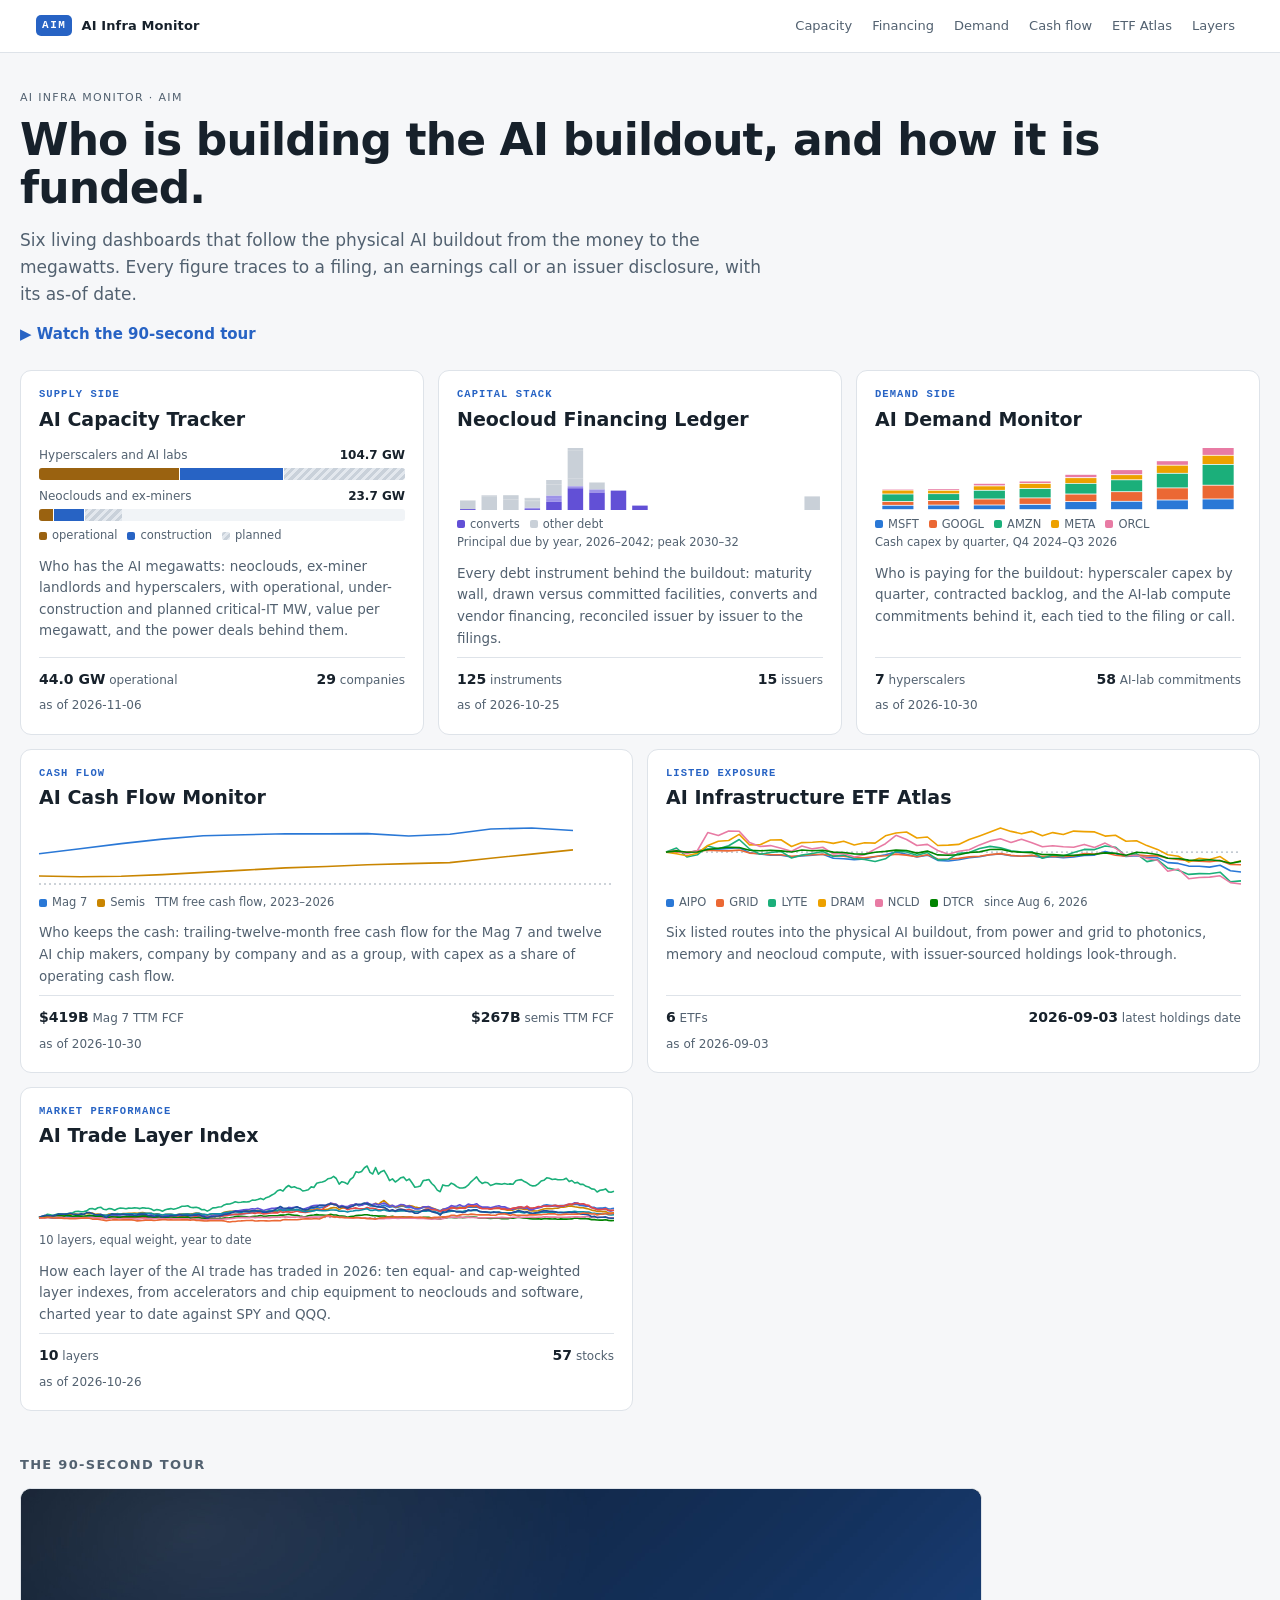
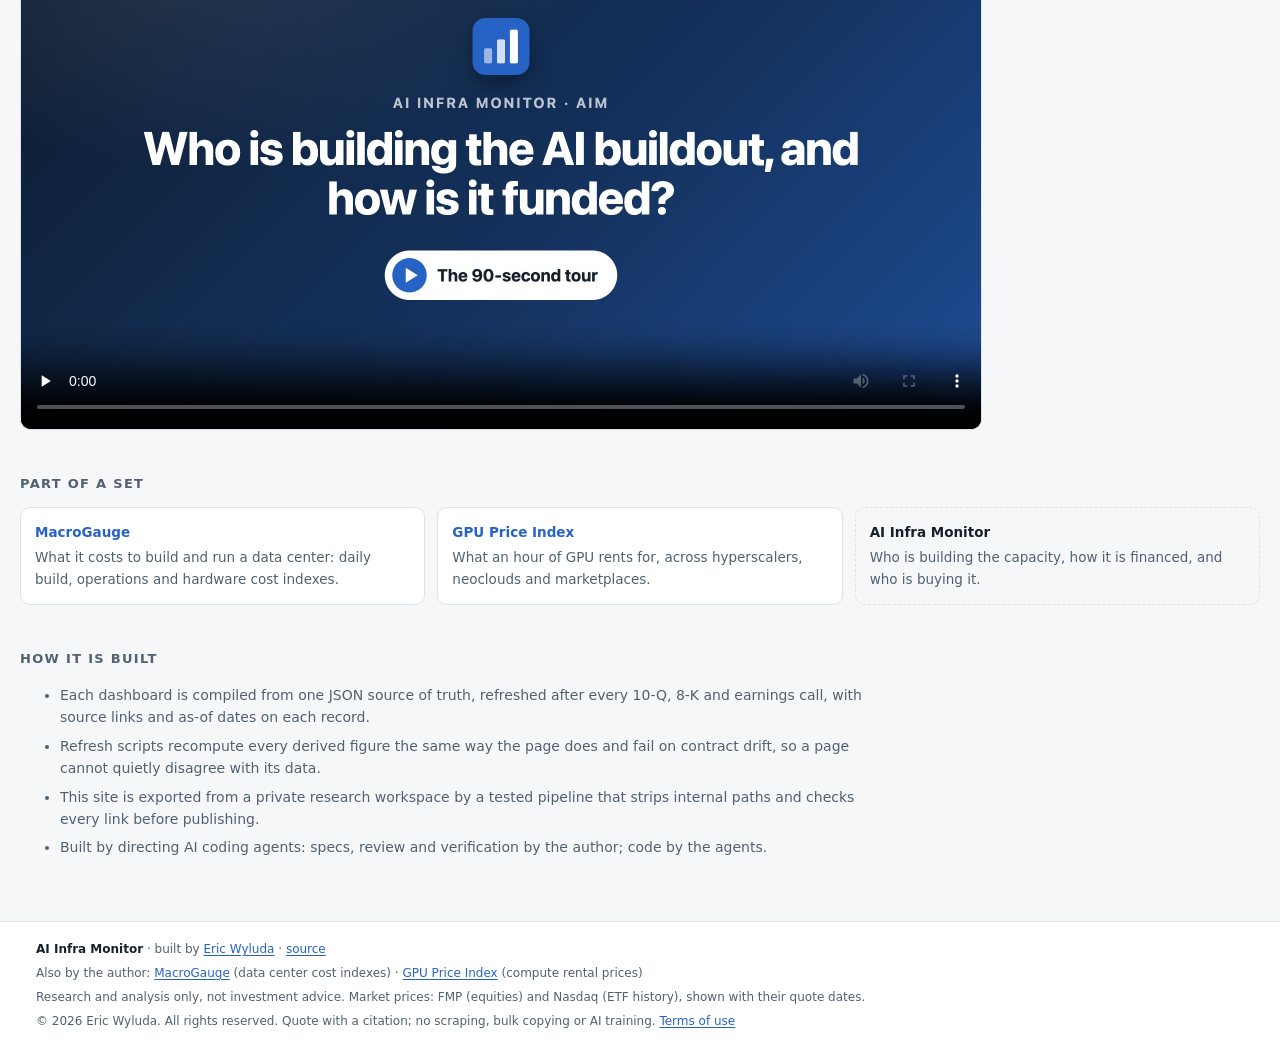
==== commit 6b267466: "Export: MacroGauge publish 2026-11-09T13:49:15Z (scheduled)" ====
--- a/site/index.html
+++ b/site/index.html
@@ -15,7 +15,7 @@
 <p class="aim-lede">Six living dashboards that follow the physical AI buildout from the money to the megawatts. Every
 figure traces to a filing, an earnings call or an issuer disclosure, with its as-of date.</p>
 <p class="aim-tour-link"><a href="#tour">▶ Watch the 90-second tour</a></p>
-<div class="aim-grid"><a class="aim-card" href="neocloud-capacity-tracker.html"><span class="aim-card-tag">Supply side</span><h2>AI Capacity Tracker</h2><div class="aim-preview" aria-hidden="true"><div class="aim-hbar"><span>Hyperscalers and AI labs</span><b>104.7 GW</b><div class="aim-hbar-track"><i class="aim-seg-op" style="width:38.33%"></i><i class="aim-seg-con" style="width:28.41%"></i><i class="aim-seg-plan" style="width:33.26%"></i></div></div><div class="aim-hbar"><span>Neoclouds and ex-miners</span><b>23.3 GW</b><div class="aim-hbar-track"><i class="aim-seg-op" style="width:3.60%"></i><i class="aim-seg-con" style="width:7.82%"></i><i class="aim-seg-plan" style="width:10.84%"></i></div></div><div class="aim-preview-cap"><span class="aim-key"><i style="background:#9A6210"></i>operational</span><span class="aim-key"><i style="background:#2763C4"></i>construction</span><span class="aim-key"><i style="background:repeating-linear-gradient(135deg,#C9D1DA 0 3px,#E3E8EE 3px 6px)"></i>planned</span></div></div><p>Who has the AI megawatts: neoclouds, ex-miner landlords and hyperscalers, with operational, under-construction and planned critical-IT MW, value per megawatt, and the power deals behind them.</p><div class="aim-stat"><span><b>43.9 GW</b> operational</span><span><b>29</b> companies</span><span class="aim-asof">as of 2026-10-30</span></div></a><a class="aim-card" href="neocloud-financing-ledger.html"><span class="aim-card-tag">Capital stack</span><h2>Neocloud Financing Ledger</h2><div class="aim-preview" aria-hidden="true"><svg class="aim-preview-plot" viewBox="0 0 300 64" preserveAspectRatio="none"><rect x="2.5" y="63.1" width="12.7" height="0.9" fill="#6250d6"/><rect x="2.5" y="54.5" width="12.7" height="8.5" fill="#c9d0d8"/><rect x="2.5" y="54.4" width="12.7" height="0.1" fill="#c9d0d8"/><rect x="20.1" y="50.8" width="12.7" height="13.2" fill="#c9d0d8"/><rect x="20.1" y="49.4" width="12.7" height="1.4" fill="#c9d0d8"/><rect x="20.1" y="49.2" width="12.7" height="0.2" fill="#c9d0d8"/><rect x="37.8" y="53.3" width="12.7" height="10.7" fill="#c9d0d8"/><rect x="37.8" y="49.2" width="12.7" height="4.1" fill="#c9d0d8"/><rect x="37.8" y="49.2" width="12.7" height="0" fill="#c9d0d8"/><rect x="55.4" y="63.1" width="12.7" height="0.9" fill="#6250d6"/><rect x="55.4" y="61.6" width="12.7" height="1.5" fill="#9d93e8"/><rect x="55.4" y="55.1" width="12.7" height="6.5" fill="#c9d0d8"/><rect x="55.4" y="54.8" width="12.7" height="0.4" fill="#c9d0d8"/><rect x="55.4" y="52.2" width="12.7" height="2.5" fill="#c9d0d8"/><rect x="55.4" y="51.9" width="12.7" height="0.4" fill="#c9d0d8"/><rect x="73.1" y="52.9" width="12.7" height="11.1" fill="#6250d6"/><rect x="73.1" y="51.7" width="12.7" height="1.1" fill="#9d93e8"/><rect x="73.1" y="49.5" width="12.7" height="2.2" fill="#9d93e8"/><rect x="73.1" y="38.6" width="12.7" height="10.9" fill="#c9d0d8"/><rect x="73.1" y="34" width="12.7" height="4.6" fill="#c9d0d8"/><rect x="90.7" y="42.2" width="12.7" height="21.8" fill="#6250d6"/><rect x="90.7" y="40.3" width="12.7" height="1.9" fill="#9d93e8"/><rect x="90.7" y="40.1" width="12.7" height="0.2" fill="#9d93e8"/><rect x="90.7" y="32.5" width="12.7" height="7.5" fill="#c9d0d8"/><rect x="90.7" y="4.8" width="12.7" height="27.8" fill="#c9d0d8"/><rect x="90.7" y="2" width="12.7" height="2.8" fill="#c9d0d8"/><rect x="108.4" y="43.3" width="12.7" height="20.7" fill="#6250d6"/><rect x="108.4" y="36.6" width="12.7" height="6.8" fill="#c9d0d8"/><rect x="108.4" y="36.4" width="12.7" height="0.2" fill="#c9d0d8"/><rect x="126" y="44.6" width="12.7" height="19.4" fill="#6250d6"/><rect x="143.6" y="59.6" width="12.7" height="4.4" fill="#6250d6"/><rect x="161.3" y="64" width="12.7" height="0" fill="#c9d0d8"/><rect x="284.8" y="50.4" width="12.7" height="13.6" fill="#c9d0d8"/></svg><div class="aim-preview-cap"><span class="aim-key"><i style="background:#6250d6"></i>converts</span><span class="aim-key"><i style="background:#c9d0d8"></i>other debt</span><span>Principal due by year, 2026–2042; peak 2030–32</span></div></div><p>Every debt instrument behind the buildout: maturity wall, drawn versus committed facilities, converts and vendor financing, reconciled issuer by issuer to the filings.</p><div class="aim-stat"><span><b>125</b> instruments</span><span><b>15</b> issuers</span><span class="aim-asof">as of 2026-10-25</span></div></a><a class="aim-card" href="ai-demand-monitor.html"><span class="aim-card-tag">Demand side</span><h2>AI Demand Monitor</h2><div class="aim-preview" aria-hidden="true"><svg class="aim-preview-plot" viewBox="0 0 300 64" preserveAspectRatio="none"><rect x="6" y="59.7" width="25.5" height="3.5" fill="#2a78d6"/><rect x="6" y="55.9" width="25.5" height="3" fill="#eb6834"/><rect x="6" y="48.4" width="25.5" height="6.7" fill="#1baf7a"/><rect x="6" y="44.5" width="25.5" height="3.1" fill="#eda100"/><rect x="6" y="43.5" width="25.5" height="0.4" fill="#e87ba4"/><rect x="43.5" y="59.5" width="25.5" height="3.7" fill="#2a78d6"/><rect x="43.5" y="54.9" width="25.5" height="3.8" fill="#eb6834"/><rect x="43.5" y="48.1" width="25.5" height="5.9" fill="#1baf7a"/><rect x="43.5" y="44.7" width="25.5" height="2.7" fill="#eda100"/><rect x="43.5" y="43.1" width="25.5" height="0.8" fill="#e87ba4"/><rect x="81" y="59.4" width="25.5" height="3.8" fill="#2a78d6"/><rect x="81" y="53.4" width="25.5" height="5.2" fill="#eb6834"/><rect x="81" y="44.7" width="25.5" height="7.9" fill="#1baf7a"/><rect x="81" y="40.3" width="25.5" height="3.6" fill="#eda100"/><rect x="81" y="37.8" width="25.5" height="1.6" fill="#e87ba4"/><rect x="118.5" y="58.8" width="25.5" height="4.4" fill="#2a78d6"/><rect x="118.5" y="52.3" width="25.5" height="5.6" fill="#eb6834"/><rect x="118.5" y="42.9" width="25.5" height="8.6" fill="#1baf7a"/><rect x="118.5" y="37.8" width="25.5" height="4.3" fill="#eda100"/><rect x="118.5" y="35.5" width="25.5" height="1.5" fill="#e87ba4"/><rect x="156" y="56" width="25.5" height="7.2" fill="#2a78d6"/><rect x="156" y="48.5" width="25.5" height="6.7" fill="#eb6834"/><rect x="156" y="37.8" width="25.5" height="9.8" fill="#1baf7a"/><rect x="156" y="32.1" width="25.5" height="5" fill="#eda100"/><rect x="156" y="28.8" width="25.5" height="2.4" fill="#e87ba4"/><rect x="193.5" y="55.7" width="25.5" height="7.5" fill="#2a78d6"/><rect x="193.5" y="46.1" width="25.5" height="8.8" fill="#eb6834"/><rect x="193.5" y="34.2" width="25.5" height="11.1" fill="#1baf7a"/><rect x="193.5" y="29.1" width="25.5" height="4.3" fill="#eda100"/><rect x="193.5" y="24.1" width="25.5" height="4.2" fill="#e87ba4"/><rect x="231" y="54.4" width="25.5" height="8.8" fill="#2a78d6"/><rect x="231" y="42.3" width="25.5" height="11.3" fill="#eb6834"/><rect x="231" y="27.7" width="25.5" height="13.8" fill="#1baf7a"/><rect x="231" y="19.6" width="25.5" height="7.3" fill="#eda100"/><rect x="231" y="15.2" width="25.5" height="3.6" fill="#e87ba4"/><rect x="268.5" y="53.4" width="25.5" height="9.8" fill="#2a78d6"/><rect x="268.5" y="39.6" width="25.5" height="13" fill="#eb6834"/><rect x="268.5" y="18.8" width="25.5" height="20" fill="#1baf7a"/><rect x="268.5" y="9.7" width="25.5" height="8.3" fill="#eda100"/><rect x="268.5" y="2" width="25.5" height="6.9" fill="#e87ba4"/></svg><div class="aim-preview-cap"><span class="aim-key"><i style="background:#2a78d6"></i>MSFT</span><span class="aim-key"><i style="background:#eb6834"></i>GOOGL</span><span class="aim-key"><i style="background:#1baf7a"></i>AMZN</span><span class="aim-key"><i style="background:#eda100"></i>META</span><span class="aim-key"><i style="background:#e87ba4"></i>ORCL</span><span>Cash capex by quarter, Q4 2024–Q3 2026</span></div></div><p>Who is paying for the buildout: hyperscaler capex by quarter, contracted backlog, and the AI-lab compute commitments behind it, each tied to the filing or call.</p><div class="aim-stat"><span><b>7</b> hyperscalers</span><span><b>58</b> AI-lab commitments</span><span class="aim-asof">as of 2026-10-30</span></div></a><a class="aim-card" href="ai-cash-flow-monitor.html"><span class="aim-card-tag">Cash flow</span><h2>AI Cash Flow Monitor</h2><div class="aim-preview" aria-hidden="true"><svg class="aim-preview-plot" viewBox="0 0 300 64" preserveAspectRatio="none"><line x1="0" x2="300" y1="60" y2="60" stroke="#9AA6B2" stroke-dasharray="2 3" vector-effect="non-scaling-stroke"/><path d="M0,29.8 L21.4,24.8 L42.9,19.6 L64.3,15.1 L85.7,11.8 L107.1,10.7 L128.6,9.8 L150,9.9 L171.4,9.6 L192.9,12 L214.3,10.2 L235.7,5 L257.1,4 L278.6,6.5" fill="none" stroke="#2a78d6" stroke-width="1.6" stroke-linejoin="round" vector-effect="non-scaling-stroke"/><path d="M0,52 L21.4,52.7 L42.9,52.3 L64.3,50.6 L85.7,48.4 L107.1,46.1 L128.6,43.9 L150,42.5 L171.4,40.7 L192.9,39.6 L214.3,38.6 L235.7,34.2 L257.1,30.1 L278.6,25.9" fill="none" stroke="#c98500" stroke-width="1.6" stroke-linejoin="round" vector-effect="non-scaling-stroke"/></svg><div class="aim-preview-cap"><span class="aim-key"><i style="background:#2a78d6"></i>Mag 7</span><span class="aim-key"><i style="background:#c98500"></i>Semis</span><span>TTM free cash flow, 2023–2026</span></div></div><p>Who keeps the cash: trailing-twelve-month free cash flow for the Mag 7 and twelve AI chip makers, company by company and as a group, with capex as a share of operating cash flow.</p><div class="aim-stat"><span><b>$419B</b> Mag 7 TTM FCF</span><span><b>$267B</b> semis TTM FCF</span><span class="aim-asof">as of 2026-10-30</span></div></a><a class="aim-card" href="ai-infrastructure-etf-atlas.html"><span class="aim-card-tag">Listed exposure</span><h2>AI Infrastructure ETF Atlas</h2><div class="aim-preview" aria-hidden="true"><svg class="aim-preview-plot" viewBox="0 0 300 64" preserveAspectRatio="none"><line x1="0" x2="300" y1="28.1" y2="28.1" stroke="#9AA6B2" stroke-dasharray="2 3" vector-effect="non-scaling-stroke"/><path d="M0,28.1 L5.5,27.1 L10.9,28.7 L16.4,26.9 L21.8,25 L27.3,25.3 L32.7,24.4 L38.2,23.7 L43.6,28.8 L49.1,30 L54.5,31.1 L60,31.3 L65.5,33 L70.9,32 L76.4,31.3 L81.8,30.3 L87.3,34.3 L92.7,34.8 L98.2,35.6 L103.6,34.9 L109.1,32.8 L114.5,30.8 L120,28 L125.5,30.3 L130.9,33 L136.4,31.1 L141.8,36.4 L147.3,37 L152.7,35.8 L158.2,33.8 L163.6,32.7 L169.1,30.8 L174.5,30 L180,31.6 L185.5,32.3 L190.9,31.6 L196.4,33.8 L201.8,32.6 L207.3,33.8 L212.7,32.9 L218.2,31.5 L223.6,31.1 L229.1,27.5 L234.5,29.8 L240,32.4 L245.5,31.6 L250.9,33.5 L256.4,33.6 L261.8,38.6 L267.3,39.4 L272.7,42.1 L278.2,42.2 L283.6,43.1 L289.1,41.2 L294.5,46.8 L300,48" fill="none" stroke="#2a78d6" stroke-width="1.6" stroke-linejoin="round" vector-effect="non-scaling-stroke"/><path d="M0,28.1 L5.5,27.7 L10.9,28.4 L16.4,27.1 L21.8,26.3 L27.3,26.7 L32.7,26.9 L38.2,26.1 L43.6,29.1 L49.1,29.7 L54.5,30.6 L60,30.7 L65.5,32.2 L70.9,31.5 L76.4,30.7 L81.8,30.3 L87.3,31.6 L92.7,32.1 L98.2,33.7 L103.6,33.7 L109.1,32.5 L114.5,31.8 L120,30.1 L125.5,31.1 L130.9,32.7 L136.4,30.8 L141.8,35 L147.3,35.2 L152.7,34.4 L158.2,32.9 L163.6,32.2 L169.1,30.6 L174.5,29.6 L180,31.4 L185.5,32.2 L190.9,31.4 L196.4,32.6 L201.8,32.1 L207.3,32.8 L212.7,31.9 L218.2,29.6 L223.6,30 L229.1,28.8 L234.5,31.3 L240,32.2 L245.5,30.7 L250.9,31.9 L256.4,31.6 L261.8,34.2 L267.3,35.5 L272.7,36.8 L278.2,37.3 L283.6,37.8 L289.1,36.4 L294.5,40.4 L300,40.7" fill="none" stroke="#eb6834" stroke-width="1.6" stroke-linejoin="round" vector-effect="non-scaling-stroke"/><path d="M0,28.1 L5.5,24 L10.9,33 L16.4,30.8 L21.8,21.9 L27.3,24.8 L32.7,21.8 L38.2,15.5 L43.6,25 L49.1,30.3 L54.5,28.5 L60,27.4 L65.5,34 L70.9,31.1 L76.4,29.5 L81.8,27.5 L87.3,32.5 L92.7,31.1 L98.2,34.5 L103.6,35.5 L109.1,37.5 L114.5,34.8 L120,27.1 L125.5,28 L130.9,31.3 L136.4,28.6 L141.8,35.9 L147.3,35.2 L152.7,29.2 L158.2,28.6 L163.6,24.5 L169.1,22.4 L174.5,23.8 L180,26.8 L185.5,28.1 L190.9,27.7 L196.4,34.2 L201.8,30.9 L207.3,32.1 L212.7,28.5 L218.2,25.4 L223.6,25.6 L229.1,22 L234.5,23.2 L240,32.1 L245.5,29.8 L250.9,37.6 L256.4,35.6 L261.8,44.1 L267.3,46.3 L272.7,50.4 L278.2,49.6 L283.6,49.8 L289.1,48.2 L294.5,57.8 L300,56.9" fill="none" stroke="#1baf7a" stroke-width="1.6" stroke-linejoin="round" vector-effect="non-scaling-stroke"/><path d="M0,28.1 L5.5,29.8 L10.9,31.8 L16.4,29.2 L21.8,21.5 L27.3,17.3 L32.7,16.5 L38.2,10.4 L43.6,20.9 L49.1,20.8 L54.5,16 L60,15.8 L65.5,22.5 L70.9,18.6 L76.4,18.3 L81.8,17.5 L87.3,19.4 L92.7,17.3 L98.2,21 L103.6,18.7 L109.1,19.1 L114.5,11.8 L120,9 L125.5,8 L130.9,14 L136.4,13 L141.8,21.5 L147.3,21.1 L152.7,20.4 L158.2,15.6 L163.6,11.9 L169.1,8 L174.5,4 L180,7.4 L185.5,9.7 L190.9,7.4 L196.4,11.8 L201.8,8.6 L207.3,10.5 L212.7,7.1 L218.2,7.6 L223.6,7.9 L229.1,12.1 L234.5,11.2 L240,17.3 L245.5,16.7 L250.9,21.6 L256.4,25.4 L261.8,30.7 L267.3,32.3 L272.7,38 L278.2,34.3 L283.6,35.5 L289.1,32.6 L294.5,39.5 L300,36.8" fill="none" stroke="#eda100" stroke-width="1.6" stroke-linejoin="round" vector-effect="non-scaling-stroke"/><path d="M0,28.1 L5.5,26.4 L10.9,29.8 L16.4,26.5 L21.8,8.6 L27.3,11.4 L32.7,7.1 L38.2,7.2 L43.6,18.6 L49.1,22.5 L54.5,21.6 L60,24.3 L65.5,27.2 L70.9,22 L76.4,24.9 L81.8,23.3 L87.3,29.9 L92.7,29.4 L98.2,33 L103.6,30.8 L109.1,25.1 L114.5,19.7 L120,11.3 L125.5,15.5 L130.9,21.5 L136.4,20.4 L141.8,26.5 L147.3,30.2 L152.7,27.3 L158.2,25.8 L163.6,20.9 L169.1,16.9 L174.5,14.8 L180,18.4 L185.5,15.3 L190.9,18.7 L196.4,22.8 L201.8,21.7 L207.3,22.8 L212.7,23.2 L218.2,20.4 L223.6,23.5 L229.1,19.1 L234.5,24.2 L240,31.8 L245.5,31.2 L250.9,34.4 L256.4,36.2 L261.8,47.3 L267.3,45 L272.7,54.7 L278.2,53.5 L283.6,53.1 L289.1,51.8 L294.5,58.6 L300,60" fill="none" stroke="#e87ba4" stroke-width="1.6" stroke-linejoin="round" vector-effect="non-scaling-stroke"/><path d="M0,28.1 L5.5,26.9 L10.9,28.2 L16.4,28 L21.8,25.5 L27.3,24.2 L32.7,23.2 L38.2,23.6 L43.6,26.3 L49.1,26.8 L54.5,26.3 L60,26.9 L65.5,28 L70.9,26 L76.4,26.8 L81.8,26.2 L87.3,28.1 L92.7,28.5 L98.2,29.9 L103.6,30.1 L109.1,28.3 L114.5,27.4 L120,26.1 L125.5,26.5 L130.9,29.1 L136.4,27.1 L141.8,30.9 L147.3,31.2 L152.7,30.7 L158.2,28.5 L163.6,27.9 L169.1,25.5 L174.5,25.2 L180,27.5 L185.5,28.2 L190.9,28.6 L196.4,30.5 L201.8,30.6 L207.3,31.2 L212.7,31.4 L218.2,30.7 L223.6,30.2 L229.1,28.9 L234.5,29.2 L240,31.2 L245.5,28.2 L250.9,29 L256.4,30.5 L261.8,34.3 L267.3,34.5 L272.7,36.1 L278.2,36.4 L283.6,35.7 L289.1,36.8 L294.5,39.2 L300,37.4" fill="none" stroke="#008300" stroke-width="1.6" stroke-linejoin="round" vector-effect="non-scaling-stroke"/></svg><div class="aim-preview-cap"><span class="aim-key"><i style="background:#2a78d6"></i>AIPO</span><span class="aim-key"><i style="background:#eb6834"></i>GRID</span><span class="aim-key"><i style="background:#1baf7a"></i>LYTE</span><span class="aim-key"><i style="background:#eda100"></i>DRAM</span><span class="aim-key"><i style="background:#e87ba4"></i>NCLD</span><span class="aim-key"><i style="background:#008300"></i>DTCR</span><span>since Aug 6, 2026</span></div></div><p>Six listed routes into the physical AI buildout, from power and grid to photonics, memory and neocloud compute, with issuer-sourced holdings look-through.</p><div class="aim-stat"><span><b>6</b> ETFs</span><span><b>2026-09-03</b> latest holdings date</span><span class="aim-asof">as of 2026-09-03</span></div></a><a class="aim-card" href="ai-trade-layer-index.html"><span class="aim-card-tag">Market performance</span><h2>AI Trade Layer Index</h2><div class="aim-preview" aria-hidden="true"><svg class="aim-preview-plot" viewBox="0 0 300 64" preserveAspectRatio="none"><line x1="0" x2="300" y1="55.6" y2="55.6" stroke="#9AA6B2" stroke-dasharray="2 3" vector-effect="non-scaling-stroke"/><path d="M0,55.6 L1.5,55.2 L2.9,55.2 L4.4,55.2 L5.9,55.4 L7.3,55.6 L8.8,55.6 L10.2,55.5 L11.7,55.4 L13.2,55.6 L14.6,55.4 L16.1,55.3 L17.6,55.6 L19,55.2 L20.5,55.1 L22,55.1 L23.4,55.2 L24.9,55 L26.3,55 L27.8,55.1 L29.3,55.4 L30.7,55.3 L32.2,55.6 L33.7,56.2 L35.1,56.2 L36.6,55.2 L38,54.9 L39.5,55 L41,54.9 L42.4,55.2 L43.9,55.2 L45.4,55.2 L46.8,55.2 L48.3,55.2 L49.8,55.1 L51.2,55.2 L52.7,54.9 L54.1,54.7 L55.6,55.1 L57.1,55.2 L58.5,55.3 L60,55.7 L61.5,55.4 L62.9,55.5 L64.4,55.4 L65.9,55 L67.3,54.9 L68.8,54.9 L70.2,55.3 L71.7,55.5 L73.2,55.2 L74.6,55.1 L76.1,55.2 L77.6,55.1 L79,55.3 L80.5,55 L82,55 L83.4,54.3 L84.9,54.8 L86.3,55.1 L87.8,55.6 L89.3,54.7 L90.7,54.3 L92.2,54.3 L93.7,54.2 L95.1,54.1 L96.6,53.5 L98,53.3 L99.5,52.8 L101,52.6 L102.4,52.2 L103.9,52.1 L105.4,51.9 L106.8,51.6 L108.3,51.4 L109.8,51.3 L111.2,50.3 L112.7,50.1 L114.1,49 L115.6,49.4 L117.1,50.1 L118.5,49.9 L120,49.5 L121.5,49.4 L122.9,49.7 L124.4,49.4 L125.9,48 L127.3,48.8 L128.8,48 L130.2,48 L131.7,48.4 L133.2,47.9 L134.6,47.2 L136.1,48.1 L137.6,48.4 L139,48.3 L140.5,47.2 L142,46.6 L143.4,46.3 L144.9,45.5 L146.3,45.9 L147.8,45.2 L149.3,44.9 L150.7,43.6 L152.2,42 L153.7,41.9 L155.1,42.4 L156.6,44.9 L158,44.1 L159.5,44.8 L161,45.9 L162.4,44.5 L163.9,43.9 L165.4,42.4 L166.8,43.7 L168.3,43.1 L169.8,41.8 L171.2,42.3 L172.7,43.9 L174.1,44 L175.6,44.1 L177.1,44.8 L178.5,44 L180,43 L181.5,44.2 L182.9,45.3 L184.4,44.6 L185.9,45.6 L187.3,45.2 L188.8,44.3 L190.2,44.3 L191.7,45.5 L193.2,45.3 L194.6,45.7 L196.1,46.8 L197.6,47 L199,46.6 L200.5,45.5 L202,45.4 L203.4,45.6 L204.9,46.5 L206.3,46.9 L207.8,47.8 L209.3,48.8 L210.7,47.4 L212.2,47.2 L213.7,46.9 L215.1,45.3 L216.6,45.6 L218,45.4 L219.5,45.2 L221,45.8 L222.4,45.7 L223.9,45.3 L225.4,45.1 L226.8,45.1 L228.3,45.1 L229.8,46.1 L231.2,46.2 L232.7,45.9 L234.1,46.1 L235.6,46.7 L237.1,46.2 L238.5,46 L240,45.5 L241.5,46.5 L242.9,46.4 L244.4,46.7 L245.9,46.7 L247.3,46.6 L248.8,45.9 L250.2,45.4 L251.7,45.2 L253.2,45.8 L254.6,45.3 L256.1,46.6 L257.6,46.5 L259,46.2 L260.5,45.2 L262,44.7 L263.4,43.2 L264.9,42.9 L266.3,43.2 L267.8,43.5 L269.3,43.3 L270.7,43.9 L272.2,43.5 L273.7,43.6 L275.1,43.5 L276.6,42.8 L278,42.6 L279.5,42.1 L281,42.4 L282.4,43.4 L283.9,43.6 L285.4,44.2 L286.8,44 L288.3,45.3 L289.8,45.4 L291.2,46.4 L292.7,46 L294.1,46.1 L295.6,45.6 L297.1,47 L298.5,46.8 L300,46.2" fill="none" stroke="#2a78d6" stroke-width="1.6" stroke-linejoin="round" vector-effect="non-scaling-stroke"/><path d="M0,55.6 L1.5,54.8 L2.9,54.1 L4.4,53.5 L5.9,53.8 L7.3,54.1 L8.8,53.2 L10.2,53 L11.7,53 L13.2,53.1 L14.6,52.2 L16.1,51.9 L17.6,52.3 L19,52 L20.5,52.2 L22,52.2 L23.4,52.1 L24.9,51.5 L26.3,51.4 L27.8,51.1 L29.3,52.2 L30.7,52.1 L32.2,52.5 L33.7,53.4 L35.1,53.2 L36.6,52.1 L38,52 L39.5,52 L41,51.6 L42.4,52 L43.9,51.6 L45.4,51.5 L46.8,51.2 L48.3,51.2 L49.8,51.1 L51.2,51.2 L52.7,50.9 L54.1,50.5 L55.6,51.1 L57.1,51.2 L58.5,51.3 L60,52.2 L61.5,51.8 L62.9,52.4 L64.4,53.4 L65.9,52.6 L67.3,52.4 L68.8,52.3 L70.2,52.8 L71.7,52.7 L73.2,52.3 L74.6,52 L76.1,52.1 L77.6,51.7 L79,52 L80.5,51.6 L82,51.1 L83.4,51.3 L84.9,52.4 L86.3,52.5 L87.8,53.3 L89.3,52.3 L90.7,51.8 L92.2,52 L93.7,51.8 L95.1,51.7 L96.6,50.3 L98,49.8 L99.5,49.4 L101,49.4 L102.4,49.1 L103.9,49.4 L105.4,49.6 L106.8,48.9 L108.3,48.9 L109.8,49.1 L111.2,48.8 L112.7,49 L114.1,48.2 L115.6,48.7 L117.1,49.5 L118.5,49.5 L120,49.1 L121.5,49.3 L122.9,49.3 L124.4,48.6 L125.9,47.8 L127.3,48.6 L128.8,47.7 L130.2,47.7 L131.7,48.2 L133.2,47.8 L134.6,47.7 L136.1,48.4 L137.6,49.1 L139,49.3 L140.5,48.3 L142,48 L143.4,47.7 L144.9,46.9 L146.3,47.3 L147.8,47.5 L149.3,47.5 L150.7,47.4 L152.2,46.1 L153.7,45.6 L155.1,45.7 L156.6,47.6 L158,46.1 L159.5,45.8 L161,46.1 L162.4,43.5 L163.9,42.9 L165.4,42.1 L166.8,43.4 L168.3,42.9 L169.8,41.7 L171.2,40.8 L172.7,43.2 L174.1,43.1 L175.6,41.2 L177.1,42.5 L178.5,40.2 L180,38.5 L181.5,41.2 L182.9,43.6 L184.4,43.6 L185.9,45.2 L187.3,44.6 L188.8,43.6 L190.2,43.4 L191.7,44.5 L193.2,43.6 L194.6,44.1 L196.1,45 L197.6,45.6 L199,45.9 L200.5,44.7 L202,44.9 L203.4,44.8 L204.9,45.8 L206.3,46.7 L207.8,48.1 L209.3,49.6 L210.7,47.4 L212.2,47.3 L213.7,47 L215.1,45.7 L216.6,46.3 L218,46.4 L219.5,45.4 L221,46 L222.4,45.2 L223.9,44.3 L225.4,44.1 L226.8,44.7 L228.3,43.8 L229.8,45.2 L231.2,46.1 L232.7,46.1 L234.1,46.2 L235.6,46.6 L237.1,46.4 L238.5,46.4 L240,46.3 L241.5,47.3 L242.9,47.4 L244.4,48.1 L245.9,48.1 L247.3,48.1 L248.8,47.1 L250.2,46.4 L251.7,46.7 L253.2,47.5 L254.6,47.1 L256.1,48.8 L257.6,48.9 L259,49 L260.5,48.8 L262,47.8 L263.4,47 L264.9,46.5 L266.3,46.6 L267.8,46.7 L269.3,46.3 L270.7,46.2 L272.2,45.3 L273.7,45.2 L275.1,44.7 L276.6,44 L278,44.1 L279.5,44.8 L281,45.2 L282.4,45.6 L283.9,45.7 L285.4,46.4 L286.8,47.1 L288.3,48.1 L289.8,48.6 L291.2,49.4 L292.7,49.1 L294.1,49.6 L295.6,49.4 L297.1,51.1 L298.5,51.1 L300,50.7" fill="none" stroke="#c98500" stroke-width="1.6" stroke-linejoin="round" vector-effect="non-scaling-stroke"/><path d="M0,55.6 L1.5,54.4 L2.9,54.4 L4.4,52.2 L5.9,52.8 L7.3,53.6 L8.8,52.5 L10.2,51.9 L11.7,52 L13.2,52.2 L14.6,51.7 L16.1,51.3 L17.6,50.8 L19,49.5 L20.5,49.4 L22,49.7 L23.4,49.6 L24.9,48.9 L26.3,46.8 L27.8,46.6 L29.3,47.5 L30.7,45.8 L32.2,45.2 L33.7,47.3 L35.1,47.7 L36.6,46.6 L38,46.9 L39.5,48.2 L41,46.8 L42.4,46 L43.9,46.2 L45.4,46.7 L46.8,46.1 L48.3,46.3 L49.8,45.9 L51.2,46 L52.7,46.6 L54.1,45.8 L55.6,46.1 L57.1,46.3 L58.5,47 L60,48.6 L61.5,47.6 L62.9,48 L64.4,49.2 L65.9,47.8 L67.3,47.1 L68.8,46.6 L70.2,47.3 L71.7,46.4 L73.2,45.4 L74.6,44.2 L76.1,44.3 L77.6,43.7 L79,45.2 L80.5,45.6 L82,45.3 L83.4,46 L84.9,47.8 L86.3,47.6 L87.8,49.1 L89.3,47.7 L90.7,45.9 L92.2,45.8 L93.7,45 L95.1,44.8 L96.6,42.9 L98,42.1 L99.5,42 L101,40.9 L102.4,39.8 L103.9,40.5 L105.4,40.2 L106.8,39.8 L108.3,40 L109.8,39.6 L111.2,38.1 L112.7,38.2 L114.1,37.5 L115.6,36.4 L117.1,37.6 L118.5,35.7 L120,34.7 L121.5,33 L122.9,31.6 L124.4,28.7 L125.9,27.7 L127.3,29.1 L128.8,25.5 L130.2,23.5 L131.7,25.5 L133.2,24.8 L134.6,25.9 L136.1,26.7 L137.6,29 L139,28.5 L140.5,27.7 L142,24.9 L143.4,25.5 L144.9,21.3 L146.3,20.5 L147.8,20 L149.3,19 L150.7,16.8 L152.2,16.3 L153.7,14.4 L155.1,16.5 L156.6,22.2 L158,19.7 L159.5,20.5 L161,22.1 L162.4,17.5 L163.9,15.3 L165.4,9.7 L166.8,10.6 L168.3,9.4 L169.8,5.7 L171.2,4 L172.7,10.4 L174.1,12 L175.6,5.6 L177.1,12.2 L178.5,9.7 L180,8.4 L181.5,13.2 L182.9,18.6 L184.4,16.9 L185.9,20 L187.3,18.2 L188.8,15.7 L190.2,15.1 L191.7,18.6 L193.2,17 L194.6,20.8 L196.1,25.2 L197.6,24.8 L199,23.9 L200.5,18.5 L202,18.1 L203.4,17.5 L204.9,21.5 L206.3,23.9 L207.8,28.1 L209.3,29.7 L210.7,22.9 L212.2,23.8 L213.7,23.8 L215.1,21.1 L216.6,22.5 L218,24.6 L219.5,26 L221,26 L222.4,25.4 L223.9,23.2 L225.4,19.8 L226.8,17.5 L228.3,14.9 L229.8,19.2 L231.2,21.4 L232.7,20.3 L234.1,20.7 L235.6,23.5 L237.1,22.6 L238.5,21.6 L240,21.9 L241.5,22.2 L242.9,21.5 L244.4,22.2 L245.9,21.9 L247.3,22.2 L248.8,18.8 L250.2,18 L251.7,17.6 L253.2,19.6 L254.6,20.8 L256.1,22.9 L257.6,23.9 L259,23.7 L260.5,21.9 L262,19 L263.4,18.3 L264.9,15.8 L266.3,16.3 L267.8,17.5 L269.3,17 L270.7,17.8 L272.2,17.7 L273.7,17.5 L275.1,16.2 L276.6,19.6 L278,18.5 L279.5,21 L281,20.4 L282.4,22.4 L283.9,22.4 L285.4,24.3 L286.8,25 L288.3,26.9 L289.8,27.3 L291.2,30 L292.7,28.3 L294.1,27.9 L295.6,26.9 L297.1,29.9 L298.5,30.3 L300,29.3" fill="none" stroke="#1baf7a" stroke-width="1.6" stroke-linejoin="round" vector-effect="non-scaling-stroke"/><path d="M0,55.6 L1.5,55.1 L2.9,55.6 L4.4,55.3 L5.9,55.2 L7.3,56.1 L8.8,55.8 L10.2,55.6 L11.7,55 L13.2,55.6 L14.6,55.3 L16.1,55.4 L17.6,55.1 L19,55.4 L20.5,55.3 L22,55.6 L23.4,55.6 L24.9,55 L26.3,54.7 L27.8,54.9 L29.3,55.2 L30.7,54.9 L32.2,54.8 L33.7,55.6 L35.1,55.5 L36.6,54.2 L38,53.2 L39.5,53.2 L41,53.9 L42.4,54.4 L43.9,54.2 L45.4,54.1 L46.8,53.9 L48.3,53.5 L49.8,53.4 L51.2,53.4 L52.7,53.4 L54.1,52.9 L55.6,53.6 L57.1,53.5 L58.5,52.8 L60,54.1 L61.5,53.7 L62.9,53.8 L64.4,54.5 L65.9,53.6 L67.3,53.5 L68.8,53.3 L70.2,53.9 L71.7,53.7 L73.2,53.3 L74.6,53.5 L76.1,53.1 L77.6,52.4 L79,53.4 L80.5,52.9 L82,52.6 L83.4,52.5 L84.9,53.9 L86.3,53.8 L87.8,54.9 L89.3,54 L90.7,53.5 L92.2,52.6 L93.7,52.9 L95.1,52.4 L96.6,51.2 L98,51.2 L99.5,50.2 L101,49.5 L102.4,48.9 L103.9,48.8 L105.4,48.3 L106.8,47.9 L108.3,47.5 L109.8,47.2 L111.2,46.8 L112.7,47 L114.1,46.3 L115.6,47.3 L117.1,48.6 L118.5,47.8 L120,47.1 L121.5,46.4 L122.9,46.4 L124.4,45.8 L125.9,46.1 L127.3,47.4 L128.8,47.1 L130.2,45.4 L131.7,45.8 L133.2,45.3 L134.6,45.1 L136.1,46 L137.6,47.3 L139,46.5 L140.5,45.6 L142,44.2 L143.4,43.6 L144.9,43.2 L146.3,43.4 L147.8,43.4 L149.3,43.2 L150.7,43.2 L152.2,40.9 L153.7,41.7 L155.1,42.4 L156.6,44.5 L158,43.6 L159.5,44.6 L161,44.6 L162.4,43.2 L163.9,42.9 L165.4,41.7 L166.8,43.4 L168.3,43.2 L169.8,42.3 L171.2,40.5 L172.7,42.5 L174.1,42.3 L175.6,41.8 L177.1,43.1 L178.5,41.9 L180,40.9 L181.5,42.5 L182.9,44.3 L184.4,43.2 L185.9,44.7 L187.3,43.8 L188.8,42.6 L190.2,42.7 L191.7,44.2 L193.2,43.9 L194.6,45.1 L196.1,46.6 L197.6,46.8 L199,46.3 L200.5,44.9 L202,44.8 L203.4,44.6 L204.9,46.3 L206.3,47.1 L207.8,48.5 L209.3,49.8 L210.7,47.4 L212.2,46.6 L213.7,45.5 L215.1,43.6 L216.6,44.2 L218,44 L219.5,42.8 L221,44.3 L222.4,44.1 L223.9,42.1 L225.4,42.7 L226.8,42.8 L228.3,41.7 L229.8,44.1 L231.2,45.1 L232.7,45 L234.1,45 L235.6,45.8 L237.1,45 L238.5,44.2 L240,43.8 L241.5,44.9 L242.9,44.8 L244.4,46 L245.9,46.9 L247.3,47.2 L248.8,46.3 L250.2,45.8 L251.7,45.6 L253.2,46.4 L254.6,45.8 L256.1,47.9 L257.6,47.6 L259,46.4 L260.5,45.9 L262,45.2 L263.4,44.1 L264.9,43.8 L266.3,44.2 L267.8,44.2 L269.3,43.7 L270.7,44.7 L272.2,44.2 L273.7,44.2 L275.1,42.9 L276.6,42.2 L278,42.2 L279.5,40.8 L281,41 L282.4,42.5 L283.9,41.8 L285.4,43.6 L286.8,43.8 L288.3,45.8 L289.8,46.3 L291.2,47.5 L292.7,47.2 L294.1,47.3 L295.6,46.6 L297.1,48.8 L298.5,49.1 L300,48.3" fill="none" stroke="#6250d6" stroke-width="1.6" stroke-linejoin="round" vector-effect="non-scaling-stroke"/><path d="M0,55.6 L1.5,55.2 L2.9,55.6 L4.4,55.3 L5.9,55.6 L7.3,56 L8.8,55.8 L10.2,55.6 L11.7,55.5 L13.2,55.8 L14.6,55.5 L16.1,55.3 L17.6,55.8 L19,55.6 L20.5,55.7 L22,55.7 L23.4,55.7 L24.9,55.3 L26.3,55.2 L27.8,55.5 L29.3,55.9 L30.7,55.7 L32.2,55.9 L33.7,55.6 L35.1,55.7 L36.6,54.8 L38,54.8 L39.5,55 L41,55.2 L42.4,55.9 L43.9,55.5 L45.4,55.6 L46.8,55.6 L48.3,55.3 L49.8,55.1 L51.2,55.3 L52.7,55.1 L54.1,54.7 L55.6,55.2 L57.1,54.6 L58.5,54.4 L60,55 L61.5,54.6 L62.9,54.8 L64.4,55.3 L65.9,54.8 L67.3,54.9 L68.8,54.9 L70.2,55 L71.7,55 L73.2,54.7 L74.6,54.7 L76.1,55 L77.6,54.5 L79,55.7 L80.5,55 L82,54.2 L83.4,53.6 L84.9,54.6 L86.3,54.7 L87.8,55.6 L89.3,54.9 L90.7,54.7 L92.2,54.3 L93.7,54.5 L95.1,54.3 L96.6,53.6 L98,53.6 L99.5,53 L101,52.5 L102.4,52.3 L103.9,52.4 L105.4,51.9 L106.8,51.6 L108.3,51.2 L109.8,51 L111.2,51 L112.7,51.4 L114.1,50.8 L115.6,50.9 L117.1,51.9 L118.5,51.8 L120,51.1 L121.5,51 L122.9,50.8 L124.4,50.9 L125.9,49.6 L127.3,50.4 L128.8,49.7 L130.2,49.9 L131.7,50.4 L133.2,49.8 L134.6,49.1 L136.1,49.9 L137.6,50.2 L139,50.5 L140.5,49.9 L142,49.5 L143.4,48.1 L144.9,47.8 L146.3,47.9 L147.8,47.5 L149.3,44.9 L150.7,43.7 L152.2,41.6 L153.7,42.2 L155.1,42.8 L156.6,45.3 L158,44.8 L159.5,45.9 L161,47.7 L162.4,46.7 L163.9,46.4 L165.4,45.9 L166.8,46.8 L168.3,46.9 L169.8,46.8 L171.2,45.6 L172.7,46.2 L174.1,46.3 L175.6,46.8 L177.1,47.9 L178.5,47.9 L180,47 L181.5,47.6 L182.9,48.8 L184.4,48.3 L185.9,48.7 L187.3,47.9 L188.8,47.4 L190.2,47.6 L191.7,48 L193.2,47.4 L194.6,48.2 L196.1,49.5 L197.6,49.3 L199,49.4 L200.5,48.2 L202,47.1 L203.4,47 L204.9,47.9 L206.3,47.8 L207.8,48.3 L209.3,49.6 L210.7,48.2 L212.2,48.3 L213.7,47.6 L215.1,45.6 L216.6,46 L218,46.8 L219.5,46.2 L221,46.3 L222.4,46.5 L223.9,44.2 L225.4,43.7 L226.8,43.9 L228.3,44 L229.8,45.7 L231.2,46.7 L232.7,46.8 L234.1,46.8 L235.6,47.3 L237.1,46.4 L238.5,46.2 L240,46 L241.5,46.9 L242.9,46.9 L244.4,47.5 L245.9,47.1 L247.3,46.1 L248.8,45.9 L250.2,45 L251.7,44.9 L253.2,45.8 L254.6,44.1 L256.1,46 L257.6,46.1 L259,45.4 L260.5,44.5 L262,44.7 L263.4,44 L264.9,44.1 L266.3,44 L267.8,43.8 L269.3,43.3 L270.7,43.9 L272.2,43.8 L273.7,43.7 L275.1,43 L276.6,42 L278,42.4 L279.5,41.5 L281,41.3 L282.4,42 L283.9,41.8 L285.4,42.8 L286.8,43.2 L288.3,45.5 L289.8,46.4 L291.2,47.6 L292.7,47.5 L294.1,47.5 L295.6,46.7 L297.1,48.3 L298.5,48.4 L300,48.3" fill="none" stroke="#e34948" stroke-width="1.6" stroke-linejoin="round" vector-effect="non-scaling-stroke"/><path d="M0,55.6 L1.5,55 L2.9,55 L4.4,54.9 L5.9,55.4 L7.3,55.7 L8.8,55.5 L10.2,55.3 L11.7,55.2 L13.2,55.3 L14.6,55.1 L16.1,54.6 L17.6,54.8 L19,54.5 L20.5,54.5 L22,54.6 L23.4,54.6 L24.9,54.3 L26.3,54.1 L27.8,53.5 L29.3,53.7 L30.7,53.2 L32.2,52.9 L33.7,53.1 L35.1,53.4 L36.6,52.7 L38,52.4 L39.5,52.4 L41,51.7 L42.4,52.1 L43.9,52.1 L45.4,51.9 L46.8,51.9 L48.3,51.8 L49.8,51.8 L51.2,52 L52.7,51.3 L54.1,51.3 L55.6,51.3 L57.1,51.4 L58.5,51.2 L60,52.2 L61.5,52.1 L62.9,52.4 L64.4,53 L65.9,52.3 L67.3,52.2 L68.8,52.2 L70.2,52.6 L71.7,52.7 L73.2,52.3 L74.6,52.3 L76.1,52.1 L77.6,52 L79,52.4 L80.5,52 L82,51.4 L83.4,51.2 L84.9,52.1 L86.3,52.3 L87.8,52.9 L89.3,52.1 L90.7,51.7 L92.2,51.8 L93.7,51.9 L95.1,51.7 L96.6,50.7 L98,50.3 L99.5,50.1 L101,49.8 L102.4,49.7 L103.9,50.2 L105.4,50.4 L106.8,49.8 L108.3,49.6 L109.8,49.6 L111.2,49.2 L112.7,48.9 L114.1,48.9 L115.6,49.1 L117.1,49.6 L118.5,49.8 L120,48.9 L121.5,48.6 L122.9,48.6 L124.4,48.2 L125.9,47.5 L127.3,48.4 L128.8,48.3 L130.2,47.7 L131.7,48 L133.2,47.9 L134.6,47.6 L136.1,48.3 L137.6,49.2 L139,49.6 L140.5,49.3 L142,49.1 L143.4,48.9 L144.9,48.1 L146.3,48.5 L147.8,48.8 L149.3,48.7 L150.7,48.5 L152.2,48 L153.7,48 L155.1,48.1 L156.6,49.2 L158,49.1 L159.5,49.2 L161,50.1 L162.4,49.3 L163.9,49 L165.4,48.4 L166.8,48.5 L168.3,48 L169.8,47.3 L171.2,46.8 L172.7,48.4 L174.1,48.4 L175.6,47.8 L177.1,48.8 L178.5,48.6 L180,47.7 L181.5,48.7 L182.9,49.3 L184.4,48.7 L185.9,49.4 L187.3,49.2 L188.8,48.9 L190.2,48.8 L191.7,49.3 L193.2,49.2 L194.6,49.2 L196.1,49.6 L197.6,49.5 L199,49.5 L200.5,48.9 L202,49.2 L203.4,48.8 L204.9,49.3 L206.3,49.6 L207.8,50.4 L209.3,51.9 L210.7,50.9 L212.2,50.2 L213.7,49.6 L215.1,49.3 L216.6,49.2 L218,49.4 L219.5,49.4 L221,49.5 L222.4,48.9 L223.9,48.7 L225.4,48.6 L226.8,48.4 L228.3,48.2 L229.8,49.3 L231.2,49.8 L232.7,50.1 L234.1,50 L235.6,50.3 L237.1,50.4 L238.5,50 L240,50 L241.5,50.7 L242.9,50.7 L244.4,50.9 L245.9,50.8 L247.3,50.6 L248.8,50.2 L250.2,49.8 L251.7,50.4 L253.2,50.9 L254.6,50.2 L256.1,51.4 L257.6,51.5 L259,51.2 L260.5,51 L262,50.5 L263.4,50.2 L264.9,50 L266.3,50.1 L267.8,50.1 L269.3,49.9 L270.7,50.5 L272.2,50.2 L273.7,50.4 L275.1,50 L276.6,49.7 L278,49.7 L279.5,49.3 L281,49.7 L282.4,49.9 L283.9,49.8 L285.4,50.1 L286.8,50.1 L288.3,51 L289.8,51.4 L291.2,51.8 L292.7,51.8 L294.1,52 L295.6,51.5 L297.1,52.8 L298.5,53 L300,52.7" fill="none" stroke="#0e8fa8" stroke-width="1.6" stroke-linejoin="round" vector-effect="non-scaling-stroke"/><path d="M0,55.6 L1.5,54.7 L2.9,54.5 L4.4,54.4 L5.9,54.8 L7.3,54.8 L8.8,53.9 L10.2,53.8 L11.7,53.8 L13.2,54.1 L14.6,53.3 L16.1,53.6 L17.6,54.2 L19,53.9 L20.5,53.9 L22,54.1 L23.4,54.4 L24.9,53.9 L26.3,53.3 L27.8,53.6 L29.3,54.1 L30.7,54.4 L32.2,54 L33.7,55.2 L35.1,56 L36.6,55.3 L38,54.9 L39.5,55 L41,55.1 L42.4,55.3 L43.9,54.8 L45.4,54.5 L46.8,54.6 L48.3,54.6 L49.8,54.8 L51.2,54.8 L52.7,54.4 L54.1,54.1 L55.6,54.1 L57.1,54.6 L58.5,54.7 L60,55.2 L61.5,54.9 L62.9,55 L64.4,55.8 L65.9,55.2 L67.3,55.1 L68.8,55.3 L70.2,55.4 L71.7,55.5 L73.2,55.4 L74.6,55.2 L76.1,55.2 L77.6,55.1 L79,56.2 L80.5,56 L82,55.8 L83.4,55.6 L84.9,56.2 L86.3,56.2 L87.8,56.9 L89.3,56.5 L90.7,56.5 L92.2,56.5 L93.7,56.5 L95.1,56.5 L96.6,56.1 L98,56.1 L99.5,55.8 L101,55.4 L102.4,54.5 L103.9,54.4 L105.4,54.3 L106.8,54.5 L108.3,54.8 L109.8,55.2 L111.2,54.6 L112.7,54.3 L114.1,54.1 L115.6,53.5 L117.1,54.2 L118.5,54.2 L120,53.7 L121.5,53.8 L122.9,53.7 L124.4,53.7 L125.9,53.1 L127.3,53.1 L128.8,52.8 L130.2,52.2 L131.7,52.9 L133.2,53.3 L134.6,53.4 L136.1,54.1 L137.6,54.6 L139,54.8 L140.5,53.8 L142,53.2 L143.4,53 L144.9,52.6 L146.3,53 L147.8,53 L149.3,53.3 L150.7,53 L152.2,52.3 L153.7,53 L155.1,53 L156.6,54.1 L158,54 L159.5,54.3 L161,55.2 L162.4,54.5 L163.9,54.4 L165.4,53.6 L166.8,53.4 L168.3,53.3 L169.8,52.7 L171.2,52.7 L172.7,53.3 L174.1,53.6 L175.6,53.7 L177.1,54.1 L178.5,54 L180,54 L181.5,54.5 L182.9,54.9 L184.4,54.3 L185.9,55.1 L187.3,55.2 L188.8,54.8 L190.2,55 L191.7,55.3 L193.2,55.2 L194.6,55.2 L196.1,56.1 L197.6,56.1 L199,56 L200.5,55.3 L202,55.2 L203.4,55.3 L204.9,56 L206.3,56 L207.8,56.6 L209.3,57 L210.7,55.9 L212.2,56 L213.7,55.5 L215.1,55.5 L216.6,55.6 L218,55.6 L219.5,55.3 L221,55.7 L222.4,55.4 L223.9,55.2 L225.4,55 L226.8,55.1 L228.3,55.3 L229.8,56.2 L231.2,55.9 L232.7,56.3 L234.1,56.3 L235.6,56.5 L237.1,56.1 L238.5,56.2 L240,56.1 L241.5,56.6 L242.9,56.5 L244.4,56.6 L245.9,56.3 L247.3,56.3 L248.8,55.8 L250.2,55.3 L251.7,55.8 L253.2,56.3 L254.6,56.3 L256.1,56.8 L257.6,56.9 L259,56.9 L260.5,56.7 L262,57.1 L263.4,56.8 L264.9,56.8 L266.3,56.9 L267.8,57 L269.3,56.9 L270.7,57.2 L272.2,56.9 L273.7,57.1 L275.1,57.1 L276.6,57 L278,56.9 L279.5,56 L281,56.1 L282.4,56.7 L283.9,56.4 L285.4,56.8 L286.8,56.9 L288.3,57.6 L289.8,57.6 L291.2,58 L292.7,58.1 L294.1,58.1 L295.6,57.8 L297.1,58.4 L298.5,58.6 L300,58.5" fill="none" stroke="#008300" stroke-width="1.6" stroke-linejoin="round" vector-effect="non-scaling-stroke"/><path d="M0,55.6 L1.5,55.7 L2.9,55.6 L4.4,55.5 L5.9,55.5 L7.3,55.5 L8.8,55.3 L10.2,55.3 L11.7,55.4 L13.2,55.7 L14.6,55.7 L16.1,55.7 L17.6,56 L19,56.1 L20.5,55.8 L22,55.7 L23.4,55.5 L24.9,55.5 L26.3,55.5 L27.8,55.6 L29.3,55.8 L30.7,55.8 L32.2,56.1 L33.7,56.4 L35.1,56.7 L36.6,56.8 L38,56.5 L39.5,56.5 L41,56.7 L42.4,56.8 L43.9,56.8 L45.4,57 L46.8,56.8 L48.3,56.8 L49.8,56.8 L51.2,57.1 L52.7,57 L54.1,56.8 L55.6,56.8 L57.1,56.9 L58.5,56.8 L60,56.8 L61.5,56.7 L62.9,56.6 L64.4,56.8 L65.9,56.7 L67.3,56.7 L68.8,56.5 L70.2,56.7 L71.7,56.9 L73.2,56.8 L74.6,56.8 L76.1,56.9 L77.6,56.9 L79,57.2 L80.5,57 L82,57.3 L83.4,57.3 L84.9,57.6 L86.3,57.9 L87.8,57.9 L89.3,57.4 L90.7,57.3 L92.2,57.3 L93.7,57.3 L95.1,57.3 L96.6,57 L98,56.9 L99.5,56.8 L101,56.4 L102.4,56 L103.9,55.8 L105.4,55.6 L106.8,55.5 L108.3,55.6 L109.8,55.6 L111.2,55.3 L112.7,55.6 L114.1,55.4 L115.6,55.4 L117.1,55.5 L118.5,55.5 L120,55.6 L121.5,55.4 L122.9,55.3 L124.4,55.2 L125.9,55 L127.3,54.9 L128.8,54.9 L130.2,55.1 L131.7,55.3 L133.2,55.1 L134.6,55 L136.1,55 L137.6,55.1 L139,55.3 L140.5,55.2 L142,55.1 L143.4,55.1 L144.9,55.1 L146.3,55 L147.8,54.7 L149.3,54.4 L150.7,54.3 L152.2,54.6 L153.7,54.8 L155.1,54.6 L156.6,55.2 L158,55.3 L159.5,55.4 L161,55.7 L162.4,55.9 L163.9,55.9 L165.4,55.5 L166.8,55.6 L168.3,56 L169.8,55.8 L171.2,56.3 L172.7,56.4 L174.1,56.6 L175.6,56.9 L177.1,56.8 L178.5,56.6 L180,56.6 L181.5,56.3 L182.9,56.4 L184.4,56.3 L185.9,56.2 L187.3,56.4 L188.8,56.2 L190.2,56.1 L191.7,56.3 L193.2,56.3 L194.6,56 L196.1,56.3 L197.6,56.4 L199,56.4 L200.5,56.4 L202,56.6 L203.4,57 L204.9,57.2 L206.3,57 L207.8,56.9 L209.3,57 L210.7,56.6 L212.2,56 L213.7,55.3 L215.1,55.3 L216.6,55.4 L218,55.4 L219.5,55.4 L221,55.2 L222.4,55.4 L223.9,55.5 L225.4,55.3 L226.8,55.5 L228.3,55.7 L229.8,55.9 L231.2,55.8 L232.7,55.9 L234.1,55.8 L235.6,55.8 L237.1,55.7 L238.5,55.6 L240,55.6 L241.5,55.4 L242.9,55.6 L244.4,55.8 L245.9,55.7 L247.3,55.3 L248.8,55.3 L250.2,55.3 L251.7,55.3 L253.2,55.4 L254.6,55.3 L256.1,55.3 L257.6,55.4 L259,55.5 L260.5,55.2 L262,55.3 L263.4,54.9 L264.9,54.9 L266.3,55.1 L267.8,55.1 L269.3,55.1 L270.7,55.4 L272.2,55.2 L273.7,55.2 L275.1,55.2 L276.6,55.1 L278,55 L279.5,54.8 L281,54.9 L282.4,55.1 L283.9,54.9 L285.4,54.8 L286.8,54.6 L288.3,55.1 L289.8,55 L291.2,55.3 L292.7,55.2 L294.1,55.2 L295.6,55.3 L297.1,55.8 L298.5,55.8 L300,55.8" fill="none" stroke="#e87ba4" stroke-width="1.6" stroke-linejoin="round" vector-effect="non-scaling-stroke"/><path d="M0,55.6 L1.5,54.3 L2.9,53.4 L4.4,53.5 L5.9,54.1 L7.3,53.6 L8.8,53.1 L10.2,52.1 L11.7,52 L13.2,52.1 L14.6,52.1 L16.1,51.2 L17.6,52.1 L19,52.2 L20.5,52.5 L22,51.9 L23.4,52.2 L24.9,50.6 L26.3,50.6 L27.8,51.4 L29.3,52.8 L30.7,52.8 L32.2,52.3 L33.7,54 L35.1,55.5 L36.6,53.4 L38,51.9 L39.5,52.2 L41,52.5 L42.4,52.7 L43.9,52.3 L45.4,52.8 L46.8,52.8 L48.3,52.5 L49.8,53.5 L51.2,53.1 L52.7,52 L54.1,52.1 L55.6,52.2 L57.1,53.6 L58.5,53.7 L60,54.5 L61.5,53.4 L62.9,53.9 L64.4,55 L65.9,54.5 L67.3,54.4 L68.8,53.4 L70.2,53.8 L71.7,53.6 L73.2,52.5 L74.6,53.1 L76.1,53.3 L77.6,53.2 L79,53.6 L80.5,53.1 L82,53.1 L83.4,52.6 L84.9,53.9 L86.3,54.7 L87.8,55.9 L89.3,54.8 L90.7,54.7 L92.2,54.3 L93.7,54 L95.1,53.5 L96.6,52.5 L98,52.1 L99.5,51.5 L101,50.6 L102.4,49.4 L103.9,49.5 L105.4,49.7 L106.8,49.2 L108.3,49.1 L109.8,49.6 L111.2,48.8 L112.7,48.6 L114.1,49.2 L115.6,49.2 L117.1,50.2 L118.5,50.1 L120,49.6 L121.5,49.2 L122.9,48 L124.4,46.4 L125.9,44.5 L127.3,46 L128.8,46.3 L130.2,46.3 L131.7,46.7 L133.2,45.7 L134.6,44.7 L136.1,46.1 L137.6,47.3 L139,47.9 L140.5,47.3 L142,45.1 L143.4,45.3 L144.9,44.7 L146.3,43.4 L147.8,43.2 L149.3,43.6 L150.7,42.2 L152.2,41.8 L153.7,42.6 L155.1,43 L156.6,45.5 L158,44.5 L159.5,45 L161,46.3 L162.4,45 L163.9,44 L165.4,42.5 L166.8,42.2 L168.3,42.1 L169.8,41.1 L171.2,41.9 L172.7,42.3 L174.1,43.8 L175.6,44.5 L177.1,44.9 L178.5,45.2 L180,45.1 L181.5,47 L182.9,48.8 L184.4,47.8 L185.9,49.2 L187.3,47.6 L188.8,47.4 L190.2,47.8 L191.7,49 L193.2,49.7 L194.6,49.6 L196.1,51.2 L197.6,51.2 L199,49.9 L200.5,48.3 L202,48.1 L203.4,47.9 L204.9,49.8 L206.3,50.4 L207.8,51.2 L209.3,53.2 L210.7,49.8 L212.2,50.2 L213.7,48.4 L215.1,48.2 L216.6,49.1 L218,49.9 L219.5,49.8 L221,50.5 L222.4,50 L223.9,47.9 L225.4,48.5 L226.8,47.8 L228.3,47.7 L229.8,49.6 L231.2,49.9 L232.7,49.7 L234.1,50.3 L235.6,50.8 L237.1,49.9 L238.5,50.5 L240,50.2 L241.5,51.4 L242.9,51.3 L244.4,51.8 L245.9,51.4 L247.3,50.3 L248.8,49.6 L250.2,48.4 L251.7,49.2 L253.2,50.1 L254.6,49.8 L256.1,50.8 L257.6,51.5 L259,50.7 L260.5,50.3 L262,49.4 L263.4,48.9 L264.9,48.7 L266.3,49.3 L267.8,49.2 L269.3,49.7 L270.7,50.5 L272.2,50.5 L273.7,50.8 L275.1,50.8 L276.6,50.3 L278,50.7 L279.5,50.3 L281,51.2 L282.4,52.1 L283.9,52.1 L285.4,52.5 L286.8,52.9 L288.3,54.7 L289.8,54.2 L291.2,55.6 L292.7,55.3 L294.1,55.3 L295.6,54.9 L297.1,56 L298.5,56.3 L300,56.2" fill="none" stroke="#1e4f9c" stroke-width="1.6" stroke-linejoin="round" vector-effect="non-scaling-stroke"/><path d="M0,55.6 L1.5,56 L2.9,55.7 L4.4,55.4 L5.9,55.2 L7.3,55.8 L8.8,56 L10.2,55.9 L11.7,56.1 L13.2,56.4 L14.6,56.5 L16.1,56.6 L17.6,56.8 L19,56.8 L20.5,56.4 L22,56.3 L23.4,56.1 L24.9,56.1 L26.3,56.2 L27.8,57.1 L29.3,57.2 L30.7,57.2 L32.2,57.7 L33.7,58.1 L35.1,58.7 L36.6,58.3 L38,58 L39.5,57.6 L41,57.9 L42.4,58 L43.9,57.8 L45.4,57.9 L46.8,57.9 L48.3,57.9 L49.8,58.2 L51.2,58.9 L52.7,58.8 L54.1,58.5 L55.6,58.1 L57.1,58.2 L58.5,58.1 L60,58.5 L61.5,58.3 L62.9,57.9 L64.4,57.7 L65.9,57.6 L67.3,58 L68.8,57.9 L70.2,58 L71.7,58 L73.2,58 L74.6,57.8 L76.1,57.9 L77.6,57.9 L79,58.2 L80.5,57.8 L82,58.4 L83.4,58.5 L84.9,58.6 L86.3,59 L87.8,58.9 L89.3,58.7 L90.7,58.7 L92.2,58.7 L93.7,58.7 L95.1,58.7 L96.6,58.9 L98,59.6 L99.5,60 L101,59.5 L102.4,59.5 L103.9,59 L105.4,58.9 L106.8,58.7 L108.3,58.5 L109.8,58.5 L111.2,58.2 L112.7,59 L114.1,58.9 L115.6,58.7 L117.1,58.8 L118.5,58.9 L120,59 L121.5,58.7 L122.9,58.5 L124.4,58.6 L125.9,58.8 L127.3,57.7 L128.8,57.6 L130.2,57.7 L131.7,57.7 L133.2,57.8 L134.6,57.7 L136.1,57.4 L137.6,57 L139,56.8 L140.5,56.9 L142,57 L143.4,56.8 L144.9,56.8 L146.3,57 L147.8,55.7 L149.3,54.6 L150.7,53.2 L152.2,53.9 L153.7,54.9 L155.1,54.8 L156.6,55.4 L158,55.4 L159.5,55.7 L161,55.7 L162.4,55.7 L163.9,55.9 L165.4,55.6 L166.8,55.8 L168.3,56.1 L169.8,56.2 L171.2,56.6 L172.7,56.5 L174.1,56.8 L175.6,57.1 L177.1,56.2 L178.5,55.9 L180,55.7 L181.5,55.1 L182.9,55.1 L184.4,55.1 L185.9,54.9 L187.3,55 L188.8,54.9 L190.2,55.3 L191.7,55 L193.2,54.9 L194.6,55.1 L196.1,55.2 L197.6,55.4 L199,55.1 L200.5,55.5 L202,55.9 L203.4,56.1 L204.9,55.9 L206.3,55.4 L207.8,55.4 L209.3,55 L210.7,54.9 L212.2,54.9 L213.7,54.4 L215.1,53.2 L216.6,53.3 L218,54 L219.5,53.1 L221,52.5 L222.4,52.5 L223.9,52.7 L225.4,52.1 L226.8,52.4 L228.3,52.8 L229.8,52.9 L231.2,52.7 L232.7,52.9 L234.1,52.6 L235.6,53.1 L237.1,53.2 L238.5,53.1 L240,52.1 L241.5,52 L242.9,51.9 L244.4,52.5 L245.9,53.6 L247.3,52.6 L248.8,53.1 L250.2,53.4 L251.7,53.3 L253.2,53.3 L254.6,53.4 L256.1,52.8 L257.6,52.9 L259,52.9 L260.5,52.6 L262,52.8 L263.4,52.3 L264.9,52.1 L266.3,51.8 L267.8,51.9 L269.3,51.9 L270.7,52.7 L272.2,52.7 L273.7,52.4 L275.1,52.1 L276.6,52.2 L278,52.2 L279.5,52.1 L281,52.1 L282.4,51.8 L283.9,51 L285.4,51.2 L286.8,51.4 L288.3,52 L289.8,51.8 L291.2,52.9 L292.7,52.3 L294.1,52.1 L295.6,51.5 L297.1,52 L298.5,51.6 L300,51.2" fill="none" stroke="#eb6834" stroke-width="1.6" stroke-linejoin="round" vector-effect="non-scaling-stroke"/></svg><div class="aim-preview-cap"><span>10 layers, equal weight, year to date</span></div></div><p>How each layer of the AI trade has traded in 2026: ten equal- and cap-weighted layer indexes, from accelerators and chip equipment to neoclouds and software, charted year to date against SPY and QQQ.</p><div class="aim-stat"><span><b>10</b> layers</span><span><b>57</b> stocks</span><span class="aim-asof">as of 2026-10-26</span></div></a></div>
+<div class="aim-grid"><a class="aim-card" href="neocloud-capacity-tracker.html"><span class="aim-card-tag">Supply side</span><h2>AI Capacity Tracker</h2><div class="aim-preview" aria-hidden="true"><div class="aim-hbar"><span>Hyperscalers and AI labs</span><b>104.7 GW</b><div class="aim-hbar-track"><i class="aim-seg-op" style="width:38.33%"></i><i class="aim-seg-con" style="width:28.41%"></i><i class="aim-seg-plan" style="width:33.26%"></i></div></div><div class="aim-hbar"><span>Neoclouds and ex-miners</span><b>23.7 GW</b><div class="aim-hbar-track"><i class="aim-seg-op" style="width:3.74%"></i><i class="aim-seg-con" style="width:8.56%"></i><i class="aim-seg-plan" style="width:10.35%"></i></div></div><div class="aim-preview-cap"><span class="aim-key"><i style="background:#9A6210"></i>operational</span><span class="aim-key"><i style="background:#2763C4"></i>construction</span><span class="aim-key"><i style="background:repeating-linear-gradient(135deg,#C9D1DA 0 3px,#E3E8EE 3px 6px)"></i>planned</span></div></div><p>Who has the AI megawatts: neoclouds, ex-miner landlords and hyperscalers, with operational, under-construction and planned critical-IT MW, value per megawatt, and the power deals behind them.</p><div class="aim-stat"><span><b>44.0 GW</b> operational</span><span><b>29</b> companies</span><span class="aim-asof">as of 2026-11-06</span></div></a><a class="aim-card" href="neocloud-financing-ledger.html"><span class="aim-card-tag">Capital stack</span><h2>Neocloud Financing Ledger</h2><div class="aim-preview" aria-hidden="true"><svg class="aim-preview-plot" viewBox="0 0 300 64" preserveAspectRatio="none"><rect x="2.5" y="63.1" width="12.7" height="0.9" fill="#6250d6"/><rect x="2.5" y="54.5" width="12.7" height="8.5" fill="#c9d0d8"/><rect x="2.5" y="54.4" width="12.7" height="0.1" fill="#c9d0d8"/><rect x="20.1" y="50.8" width="12.7" height="13.2" fill="#c9d0d8"/><rect x="20.1" y="49.4" width="12.7" height="1.4" fill="#c9d0d8"/><rect x="20.1" y="49.2" width="12.7" height="0.2" fill="#c9d0d8"/><rect x="37.8" y="53.3" width="12.7" height="10.7" fill="#c9d0d8"/><rect x="37.8" y="49.2" width="12.7" height="4.1" fill="#c9d0d8"/><rect x="37.8" y="49.2" width="12.7" height="0" fill="#c9d0d8"/><rect x="55.4" y="63.1" width="12.7" height="0.9" fill="#6250d6"/><rect x="55.4" y="61.6" width="12.7" height="1.5" fill="#9d93e8"/><rect x="55.4" y="55.1" width="12.7" height="6.5" fill="#c9d0d8"/><rect x="55.4" y="54.8" width="12.7" height="0.4" fill="#c9d0d8"/><rect x="55.4" y="52.2" width="12.7" height="2.5" fill="#c9d0d8"/><rect x="55.4" y="51.9" width="12.7" height="0.4" fill="#c9d0d8"/><rect x="73.1" y="55.9" width="12.7" height="8.1" fill="#6250d6"/><rect x="73.1" y="52.9" width="12.7" height="3" fill="#9d93e8"/><rect x="73.1" y="49.5" width="12.7" height="3.4" fill="#9d93e8"/><rect x="73.1" y="38.6" width="12.7" height="10.9" fill="#c9d0d8"/><rect x="73.1" y="34" width="12.7" height="4.6" fill="#c9d0d8"/><rect x="90.7" y="42.2" width="12.7" height="21.8" fill="#6250d6"/><rect x="90.7" y="40.3" width="12.7" height="1.9" fill="#9d93e8"/><rect x="90.7" y="40.1" width="12.7" height="0.2" fill="#9d93e8"/><rect x="90.7" y="32.5" width="12.7" height="7.5" fill="#c9d0d8"/><rect x="90.7" y="4.8" width="12.7" height="27.8" fill="#c9d0d8"/><rect x="90.7" y="2" width="12.7" height="2.8" fill="#c9d0d8"/><rect x="108.4" y="46.4" width="12.7" height="17.6" fill="#6250d6"/><rect x="108.4" y="43.3" width="12.7" height="3" fill="#9d93e8"/><rect x="108.4" y="36.6" width="12.7" height="6.8" fill="#c9d0d8"/><rect x="108.4" y="36.4" width="12.7" height="0.2" fill="#c9d0d8"/><rect x="126" y="44.6" width="12.7" height="19.4" fill="#6250d6"/><rect x="143.6" y="59.6" width="12.7" height="4.4" fill="#6250d6"/><rect x="161.3" y="64" width="12.7" height="0" fill="#c9d0d8"/><rect x="284.8" y="50.4" width="12.7" height="13.6" fill="#c9d0d8"/></svg><div class="aim-preview-cap"><span class="aim-key"><i style="background:#6250d6"></i>converts</span><span class="aim-key"><i style="background:#c9d0d8"></i>other debt</span><span>Principal due by year, 2026–2042; peak 2030–32</span></div></div><p>Every debt instrument behind the buildout: maturity wall, drawn versus committed facilities, converts and vendor financing, reconciled issuer by issuer to the filings.</p><div class="aim-stat"><span><b>125</b> instruments</span><span><b>15</b> issuers</span><span class="aim-asof">as of 2026-10-25</span></div></a><a class="aim-card" href="ai-demand-monitor.html"><span class="aim-card-tag">Demand side</span><h2>AI Demand Monitor</h2><div class="aim-preview" aria-hidden="true"><svg class="aim-preview-plot" viewBox="0 0 300 64" preserveAspectRatio="none"><rect x="6" y="59.7" width="25.5" height="3.5" fill="#2a78d6"/><rect x="6" y="55.9" width="25.5" height="3" fill="#eb6834"/><rect x="6" y="48.4" width="25.5" height="6.7" fill="#1baf7a"/><rect x="6" y="44.5" width="25.5" height="3.1" fill="#eda100"/><rect x="6" y="43.5" width="25.5" height="0.4" fill="#e87ba4"/><rect x="43.5" y="59.5" width="25.5" height="3.7" fill="#2a78d6"/><rect x="43.5" y="54.9" width="25.5" height="3.8" fill="#eb6834"/><rect x="43.5" y="48.1" width="25.5" height="5.9" fill="#1baf7a"/><rect x="43.5" y="44.7" width="25.5" height="2.7" fill="#eda100"/><rect x="43.5" y="43.1" width="25.5" height="0.8" fill="#e87ba4"/><rect x="81" y="59.4" width="25.5" height="3.8" fill="#2a78d6"/><rect x="81" y="53.4" width="25.5" height="5.2" fill="#eb6834"/><rect x="81" y="44.7" width="25.5" height="7.9" fill="#1baf7a"/><rect x="81" y="40.3" width="25.5" height="3.6" fill="#eda100"/><rect x="81" y="37.8" width="25.5" height="1.6" fill="#e87ba4"/><rect x="118.5" y="58.8" width="25.5" height="4.4" fill="#2a78d6"/><rect x="118.5" y="52.3" width="25.5" height="5.6" fill="#eb6834"/><rect x="118.5" y="42.9" width="25.5" height="8.6" fill="#1baf7a"/><rect x="118.5" y="37.8" width="25.5" height="4.3" fill="#eda100"/><rect x="118.5" y="35.5" width="25.5" height="1.5" fill="#e87ba4"/><rect x="156" y="56" width="25.5" height="7.2" fill="#2a78d6"/><rect x="156" y="48.5" width="25.5" height="6.7" fill="#eb6834"/><rect x="156" y="37.8" width="25.5" height="9.8" fill="#1baf7a"/><rect x="156" y="32.1" width="25.5" height="5" fill="#eda100"/><rect x="156" y="28.8" width="25.5" height="2.4" fill="#e87ba4"/><rect x="193.5" y="55.7" width="25.5" height="7.5" fill="#2a78d6"/><rect x="193.5" y="46.1" width="25.5" height="8.8" fill="#eb6834"/><rect x="193.5" y="34.2" width="25.5" height="11.1" fill="#1baf7a"/><rect x="193.5" y="29.1" width="25.5" height="4.3" fill="#eda100"/><rect x="193.5" y="24.1" width="25.5" height="4.2" fill="#e87ba4"/><rect x="231" y="54.4" width="25.5" height="8.8" fill="#2a78d6"/><rect x="231" y="42.3" width="25.5" height="11.3" fill="#eb6834"/><rect x="231" y="27.7" width="25.5" height="13.8" fill="#1baf7a"/><rect x="231" y="19.6" width="25.5" height="7.3" fill="#eda100"/><rect x="231" y="15.2" width="25.5" height="3.6" fill="#e87ba4"/><rect x="268.5" y="53.4" width="25.5" height="9.8" fill="#2a78d6"/><rect x="268.5" y="39.6" width="25.5" height="13" fill="#eb6834"/><rect x="268.5" y="18.8" width="25.5" height="20" fill="#1baf7a"/><rect x="268.5" y="9.7" width="25.5" height="8.3" fill="#eda100"/><rect x="268.5" y="2" width="25.5" height="6.9" fill="#e87ba4"/></svg><div class="aim-preview-cap"><span class="aim-key"><i style="background:#2a78d6"></i>MSFT</span><span class="aim-key"><i style="background:#eb6834"></i>GOOGL</span><span class="aim-key"><i style="background:#1baf7a"></i>AMZN</span><span class="aim-key"><i style="background:#eda100"></i>META</span><span class="aim-key"><i style="background:#e87ba4"></i>ORCL</span><span>Cash capex by quarter, Q4 2024–Q3 2026</span></div></div><p>Who is paying for the buildout: hyperscaler capex by quarter, contracted backlog, and the AI-lab compute commitments behind it, each tied to the filing or call.</p><div class="aim-stat"><span><b>7</b> hyperscalers</span><span><b>58</b> AI-lab commitments</span><span class="aim-asof">as of 2026-10-30</span></div></a><a class="aim-card" href="ai-cash-flow-monitor.html"><span class="aim-card-tag">Cash flow</span><h2>AI Cash Flow Monitor</h2><div class="aim-preview" aria-hidden="true"><svg class="aim-preview-plot" viewBox="0 0 300 64" preserveAspectRatio="none"><line x1="0" x2="300" y1="60" y2="60" stroke="#9AA6B2" stroke-dasharray="2 3" vector-effect="non-scaling-stroke"/><path d="M0,29.8 L21.4,24.8 L42.9,19.6 L64.3,15.1 L85.7,11.8 L107.1,10.7 L128.6,9.8 L150,9.9 L171.4,9.6 L192.9,12 L214.3,10.2 L235.7,5 L257.1,4 L278.6,6.5" fill="none" stroke="#2a78d6" stroke-width="1.6" stroke-linejoin="round" vector-effect="non-scaling-stroke"/><path d="M0,52 L21.4,52.7 L42.9,52.3 L64.3,50.6 L85.7,48.4 L107.1,46.1 L128.6,43.9 L150,42.5 L171.4,40.7 L192.9,39.6 L214.3,38.6 L235.7,34.2 L257.1,30.1 L278.6,25.9" fill="none" stroke="#c98500" stroke-width="1.6" stroke-linejoin="round" vector-effect="non-scaling-stroke"/></svg><div class="aim-preview-cap"><span class="aim-key"><i style="background:#2a78d6"></i>Mag 7</span><span class="aim-key"><i style="background:#c98500"></i>Semis</span><span>TTM free cash flow, 2023–2026</span></div></div><p>Who keeps the cash: trailing-twelve-month free cash flow for the Mag 7 and twelve AI chip makers, company by company and as a group, with capex as a share of operating cash flow.</p><div class="aim-stat"><span><b>$419B</b> Mag 7 TTM FCF</span><span><b>$267B</b> semis TTM FCF</span><span class="aim-asof">as of 2026-10-30</span></div></a><a class="aim-card" href="ai-infrastructure-etf-atlas.html"><span class="aim-card-tag">Listed exposure</span><h2>AI Infrastructure ETF Atlas</h2><div class="aim-preview" aria-hidden="true"><svg class="aim-preview-plot" viewBox="0 0 300 64" preserveAspectRatio="none"><line x1="0" x2="300" y1="28.1" y2="28.1" stroke="#9AA6B2" stroke-dasharray="2 3" vector-effect="non-scaling-stroke"/><path d="M0,28.1 L5.5,27.1 L10.9,28.7 L16.4,26.9 L21.8,25 L27.3,25.3 L32.7,24.4 L38.2,23.7 L43.6,28.8 L49.1,30 L54.5,31.1 L60,31.3 L65.5,33 L70.9,32 L76.4,31.3 L81.8,30.3 L87.3,34.3 L92.7,34.8 L98.2,35.6 L103.6,34.9 L109.1,32.8 L114.5,30.8 L120,28 L125.5,30.3 L130.9,33 L136.4,31.1 L141.8,36.4 L147.3,37 L152.7,35.8 L158.2,33.8 L163.6,32.7 L169.1,30.8 L174.5,30 L180,31.6 L185.5,32.3 L190.9,31.6 L196.4,33.8 L201.8,32.6 L207.3,33.8 L212.7,32.9 L218.2,31.5 L223.6,31.1 L229.1,27.5 L234.5,29.8 L240,32.4 L245.5,31.6 L250.9,33.5 L256.4,33.6 L261.8,38.6 L267.3,39.4 L272.7,42.1 L278.2,42.2 L283.6,43.1 L289.1,41.2 L294.5,46.8 L300,48" fill="none" stroke="#2a78d6" stroke-width="1.6" stroke-linejoin="round" vector-effect="non-scaling-stroke"/><path d="M0,28.1 L5.5,27.7 L10.9,28.4 L16.4,27.1 L21.8,26.3 L27.3,26.7 L32.7,26.9 L38.2,26.1 L43.6,29.1 L49.1,29.7 L54.5,30.6 L60,30.7 L65.5,32.2 L70.9,31.5 L76.4,30.7 L81.8,30.3 L87.3,31.6 L92.7,32.1 L98.2,33.7 L103.6,33.7 L109.1,32.5 L114.5,31.8 L120,30.1 L125.5,31.1 L130.9,32.7 L136.4,30.8 L141.8,35 L147.3,35.2 L152.7,34.4 L158.2,32.9 L163.6,32.2 L169.1,30.6 L174.5,29.6 L180,31.4 L185.5,32.2 L190.9,31.4 L196.4,32.6 L201.8,32.1 L207.3,32.8 L212.7,31.9 L218.2,29.6 L223.6,30 L229.1,28.8 L234.5,31.3 L240,32.2 L245.5,30.7 L250.9,31.9 L256.4,31.6 L261.8,34.2 L267.3,35.5 L272.7,36.8 L278.2,37.3 L283.6,37.8 L289.1,36.4 L294.5,40.4 L300,40.7" fill="none" stroke="#eb6834" stroke-width="1.6" stroke-linejoin="round" vector-effect="non-scaling-stroke"/><path d="M0,28.1 L5.5,24 L10.9,33 L16.4,30.8 L21.8,21.9 L27.3,24.8 L32.7,21.8 L38.2,15.5 L43.6,25 L49.1,30.3 L54.5,28.5 L60,27.4 L65.5,34 L70.9,31.1 L76.4,29.5 L81.8,27.5 L87.3,32.5 L92.7,31.1 L98.2,34.5 L103.6,35.5 L109.1,37.5 L114.5,34.8 L120,27.1 L125.5,28 L130.9,31.3 L136.4,28.6 L141.8,35.9 L147.3,35.2 L152.7,29.2 L158.2,28.6 L163.6,24.5 L169.1,22.4 L174.5,23.8 L180,26.8 L185.5,28.1 L190.9,27.7 L196.4,34.2 L201.8,30.9 L207.3,32.1 L212.7,28.5 L218.2,25.4 L223.6,25.6 L229.1,22 L234.5,23.2 L240,32.1 L245.5,29.8 L250.9,37.6 L256.4,35.6 L261.8,44.1 L267.3,46.3 L272.7,50.4 L278.2,49.6 L283.6,49.8 L289.1,48.2 L294.5,57.8 L300,56.9" fill="none" stroke="#1baf7a" stroke-width="1.6" stroke-linejoin="round" vector-effect="non-scaling-stroke"/><path d="M0,28.1 L5.5,29.8 L10.9,31.8 L16.4,29.2 L21.8,21.5 L27.3,17.3 L32.7,16.5 L38.2,10.4 L43.6,20.9 L49.1,20.8 L54.5,16 L60,15.8 L65.5,22.5 L70.9,18.6 L76.4,18.3 L81.8,17.5 L87.3,19.4 L92.7,17.3 L98.2,21 L103.6,18.7 L109.1,19.1 L114.5,11.8 L120,9 L125.5,8 L130.9,14 L136.4,13 L141.8,21.5 L147.3,21.1 L152.7,20.4 L158.2,15.6 L163.6,11.9 L169.1,8 L174.5,4 L180,7.4 L185.5,9.7 L190.9,7.4 L196.4,11.8 L201.8,8.6 L207.3,10.5 L212.7,7.1 L218.2,7.6 L223.6,7.9 L229.1,12.1 L234.5,11.2 L240,17.3 L245.5,16.7 L250.9,21.6 L256.4,25.4 L261.8,30.7 L267.3,32.3 L272.7,38 L278.2,34.3 L283.6,35.5 L289.1,32.6 L294.5,39.5 L300,36.8" fill="none" stroke="#eda100" stroke-width="1.6" stroke-linejoin="round" vector-effect="non-scaling-stroke"/><path d="M0,28.1 L5.5,26.4 L10.9,29.8 L16.4,26.5 L21.8,8.6 L27.3,11.4 L32.7,7.1 L38.2,7.2 L43.6,18.6 L49.1,22.5 L54.5,21.6 L60,24.3 L65.5,27.2 L70.9,22 L76.4,24.9 L81.8,23.3 L87.3,29.9 L92.7,29.4 L98.2,33 L103.6,30.8 L109.1,25.1 L114.5,19.7 L120,11.3 L125.5,15.5 L130.9,21.5 L136.4,20.4 L141.8,26.5 L147.3,30.2 L152.7,27.3 L158.2,25.8 L163.6,20.9 L169.1,16.9 L174.5,14.8 L180,18.4 L185.5,15.3 L190.9,18.7 L196.4,22.8 L201.8,21.7 L207.3,22.8 L212.7,23.2 L218.2,20.4 L223.6,23.5 L229.1,19.1 L234.5,24.2 L240,31.8 L245.5,31.2 L250.9,34.4 L256.4,36.2 L261.8,47.3 L267.3,45 L272.7,54.7 L278.2,53.5 L283.6,53.1 L289.1,51.8 L294.5,58.6 L300,60" fill="none" stroke="#e87ba4" stroke-width="1.6" stroke-linejoin="round" vector-effect="non-scaling-stroke"/><path d="M0,28.1 L5.5,26.9 L10.9,28.2 L16.4,28 L21.8,25.5 L27.3,24.2 L32.7,23.2 L38.2,23.6 L43.6,26.3 L49.1,26.8 L54.5,26.3 L60,26.9 L65.5,28 L70.9,26 L76.4,26.8 L81.8,26.2 L87.3,28.1 L92.7,28.5 L98.2,29.9 L103.6,30.1 L109.1,28.3 L114.5,27.4 L120,26.1 L125.5,26.5 L130.9,29.1 L136.4,27.1 L141.8,30.9 L147.3,31.2 L152.7,30.7 L158.2,28.5 L163.6,27.9 L169.1,25.5 L174.5,25.2 L180,27.5 L185.5,28.2 L190.9,28.6 L196.4,30.5 L201.8,30.6 L207.3,31.2 L212.7,31.4 L218.2,30.7 L223.6,30.2 L229.1,28.9 L234.5,29.2 L240,31.2 L245.5,28.2 L250.9,29 L256.4,30.5 L261.8,34.3 L267.3,34.5 L272.7,36.1 L278.2,36.4 L283.6,35.7 L289.1,36.8 L294.5,39.2 L300,37.4" fill="none" stroke="#008300" stroke-width="1.6" stroke-linejoin="round" vector-effect="non-scaling-stroke"/></svg><div class="aim-preview-cap"><span class="aim-key"><i style="background:#2a78d6"></i>AIPO</span><span class="aim-key"><i style="background:#eb6834"></i>GRID</span><span class="aim-key"><i style="background:#1baf7a"></i>LYTE</span><span class="aim-key"><i style="background:#eda100"></i>DRAM</span><span class="aim-key"><i style="background:#e87ba4"></i>NCLD</span><span class="aim-key"><i style="background:#008300"></i>DTCR</span><span>since Aug 6, 2026</span></div></div><p>Six listed routes into the physical AI buildout, from power and grid to photonics, memory and neocloud compute, with issuer-sourced holdings look-through.</p><div class="aim-stat"><span><b>6</b> ETFs</span><span><b>2026-09-03</b> latest holdings date</span><span class="aim-asof">as of 2026-09-03</span></div></a><a class="aim-card" href="ai-trade-layer-index.html"><span class="aim-card-tag">Market performance</span><h2>AI Trade Layer Index</h2><div class="aim-preview" aria-hidden="true"><svg class="aim-preview-plot" viewBox="0 0 300 64" preserveAspectRatio="none"><line x1="0" x2="300" y1="55.6" y2="55.6" stroke="#9AA6B2" stroke-dasharray="2 3" vector-effect="non-scaling-stroke"/><path d="M0,55.6 L1.5,55.2 L2.9,55.2 L4.4,55.2 L5.9,55.4 L7.3,55.6 L8.8,55.6 L10.2,55.5 L11.7,55.4 L13.2,55.6 L14.6,55.4 L16.1,55.3 L17.6,55.6 L19,55.2 L20.5,55.1 L22,55.1 L23.4,55.2 L24.9,55 L26.3,55 L27.8,55.1 L29.3,55.4 L30.7,55.3 L32.2,55.6 L33.7,56.2 L35.1,56.2 L36.6,55.2 L38,54.9 L39.5,55 L41,54.9 L42.4,55.2 L43.9,55.2 L45.4,55.2 L46.8,55.2 L48.3,55.2 L49.8,55.1 L51.2,55.2 L52.7,54.9 L54.1,54.7 L55.6,55.1 L57.1,55.2 L58.5,55.3 L60,55.7 L61.5,55.4 L62.9,55.5 L64.4,55.4 L65.9,55 L67.3,54.9 L68.8,54.9 L70.2,55.3 L71.7,55.5 L73.2,55.2 L74.6,55.1 L76.1,55.2 L77.6,55.1 L79,55.3 L80.5,55 L82,55 L83.4,54.3 L84.9,54.8 L86.3,55.1 L87.8,55.6 L89.3,54.7 L90.7,54.3 L92.2,54.3 L93.7,54.2 L95.1,54.1 L96.6,53.5 L98,53.3 L99.5,52.8 L101,52.6 L102.4,52.2 L103.9,52.1 L105.4,51.9 L106.8,51.6 L108.3,51.4 L109.8,51.3 L111.2,50.3 L112.7,50.1 L114.1,49 L115.6,49.4 L117.1,50.1 L118.5,49.9 L120,49.5 L121.5,49.4 L122.9,49.7 L124.4,49.4 L125.9,48 L127.3,48.8 L128.8,48 L130.2,48 L131.7,48.4 L133.2,47.9 L134.6,47.2 L136.1,48.1 L137.6,48.4 L139,48.3 L140.5,47.2 L142,46.6 L143.4,46.3 L144.9,45.5 L146.3,45.9 L147.8,45.2 L149.3,44.9 L150.7,43.6 L152.2,42 L153.7,41.9 L155.1,42.4 L156.6,44.9 L158,44.1 L159.5,44.8 L161,45.9 L162.4,44.5 L163.9,43.9 L165.4,42.4 L166.8,43.7 L168.3,43.1 L169.8,41.8 L171.2,42.3 L172.7,43.9 L174.1,44 L175.6,44.1 L177.1,44.8 L178.5,44 L180,43 L181.5,44.2 L182.9,45.3 L184.4,44.6 L185.9,45.6 L187.3,45.2 L188.8,44.3 L190.2,44.3 L191.7,45.5 L193.2,45.3 L194.6,45.7 L196.1,46.8 L197.6,47 L199,46.6 L200.5,45.5 L202,45.4 L203.4,45.6 L204.9,46.5 L206.3,46.9 L207.8,47.8 L209.3,48.8 L210.7,47.4 L212.2,47.2 L213.7,46.9 L215.1,45.3 L216.6,45.6 L218,45.4 L219.5,45.2 L221,45.8 L222.4,45.7 L223.9,45.3 L225.4,45.1 L226.8,45.1 L228.3,45.1 L229.8,46.1 L231.2,46.2 L232.7,45.9 L234.1,46.1 L235.6,46.7 L237.1,46.2 L238.5,46 L240,45.5 L241.5,46.5 L242.9,46.4 L244.4,46.7 L245.9,46.7 L247.3,46.6 L248.8,45.9 L250.2,45.4 L251.7,45.2 L253.2,45.8 L254.6,45.3 L256.1,46.6 L257.6,46.5 L259,46.2 L260.5,45.2 L262,44.7 L263.4,43.2 L264.9,42.9 L266.3,43.2 L267.8,43.5 L269.3,43.3 L270.7,43.9 L272.2,43.5 L273.7,43.6 L275.1,43.5 L276.6,42.8 L278,42.6 L279.5,42.1 L281,42.4 L282.4,43.4 L283.9,43.6 L285.4,44.2 L286.8,44 L288.3,45.3 L289.8,45.4 L291.2,46.4 L292.7,46 L294.1,46.1 L295.6,45.6 L297.1,47 L298.5,46.8 L300,46.2" fill="none" stroke="#2a78d6" stroke-width="1.6" stroke-linejoin="round" vector-effect="non-scaling-stroke"/><path d="M0,55.6 L1.5,54.8 L2.9,54.1 L4.4,53.5 L5.9,53.8 L7.3,54.1 L8.8,53.2 L10.2,53 L11.7,53 L13.2,53.1 L14.6,52.2 L16.1,51.9 L17.6,52.3 L19,52 L20.5,52.2 L22,52.2 L23.4,52.1 L24.9,51.5 L26.3,51.4 L27.8,51.1 L29.3,52.2 L30.7,52.1 L32.2,52.5 L33.7,53.4 L35.1,53.2 L36.6,52.1 L38,52 L39.5,52 L41,51.6 L42.4,52 L43.9,51.6 L45.4,51.5 L46.8,51.2 L48.3,51.2 L49.8,51.1 L51.2,51.2 L52.7,50.9 L54.1,50.5 L55.6,51.1 L57.1,51.2 L58.5,51.3 L60,52.2 L61.5,51.8 L62.9,52.4 L64.4,53.4 L65.9,52.6 L67.3,52.4 L68.8,52.3 L70.2,52.8 L71.7,52.7 L73.2,52.3 L74.6,52 L76.1,52.1 L77.6,51.7 L79,52 L80.5,51.6 L82,51.1 L83.4,51.3 L84.9,52.4 L86.3,52.5 L87.8,53.3 L89.3,52.3 L90.7,51.8 L92.2,52 L93.7,51.8 L95.1,51.7 L96.6,50.3 L98,49.8 L99.5,49.4 L101,49.4 L102.4,49.1 L103.9,49.4 L105.4,49.6 L106.8,48.9 L108.3,48.9 L109.8,49.1 L111.2,48.8 L112.7,49 L114.1,48.2 L115.6,48.7 L117.1,49.5 L118.5,49.5 L120,49.1 L121.5,49.3 L122.9,49.3 L124.4,48.6 L125.9,47.8 L127.3,48.6 L128.8,47.7 L130.2,47.7 L131.7,48.2 L133.2,47.8 L134.6,47.7 L136.1,48.4 L137.6,49.1 L139,49.3 L140.5,48.3 L142,48 L143.4,47.7 L144.9,46.9 L146.3,47.3 L147.8,47.5 L149.3,47.5 L150.7,47.4 L152.2,46.1 L153.7,45.6 L155.1,45.7 L156.6,47.6 L158,46.1 L159.5,45.8 L161,46.1 L162.4,43.5 L163.9,42.9 L165.4,42.1 L166.8,43.4 L168.3,42.9 L169.8,41.7 L171.2,40.8 L172.7,43.2 L174.1,43.1 L175.6,41.2 L177.1,42.5 L178.5,40.2 L180,38.5 L181.5,41.2 L182.9,43.6 L184.4,43.6 L185.9,45.2 L187.3,44.6 L188.8,43.6 L190.2,43.4 L191.7,44.5 L193.2,43.6 L194.6,44.1 L196.1,45 L197.6,45.6 L199,45.9 L200.5,44.7 L202,44.9 L203.4,44.8 L204.9,45.8 L206.3,46.7 L207.8,48.1 L209.3,49.6 L210.7,47.4 L212.2,47.3 L213.7,47 L215.1,45.7 L216.6,46.3 L218,46.4 L219.5,45.4 L221,46 L222.4,45.2 L223.9,44.3 L225.4,44.1 L226.8,44.7 L228.3,43.8 L229.8,45.2 L231.2,46.1 L232.7,46.1 L234.1,46.2 L235.6,46.6 L237.1,46.4 L238.5,46.4 L240,46.3 L241.5,47.3 L242.9,47.4 L244.4,48.1 L245.9,48.1 L247.3,48.1 L248.8,47.1 L250.2,46.4 L251.7,46.7 L253.2,47.5 L254.6,47.1 L256.1,48.8 L257.6,48.9 L259,49 L260.5,48.8 L262,47.8 L263.4,47 L264.9,46.5 L266.3,46.6 L267.8,46.7 L269.3,46.3 L270.7,46.2 L272.2,45.3 L273.7,45.2 L275.1,44.7 L276.6,44 L278,44.1 L279.5,44.8 L281,45.2 L282.4,45.6 L283.9,45.7 L285.4,46.4 L286.8,47.1 L288.3,48.1 L289.8,48.6 L291.2,49.4 L292.7,49.1 L294.1,49.6 L295.6,49.4 L297.1,51.1 L298.5,51.1 L300,50.7" fill="none" stroke="#c98500" stroke-width="1.6" stroke-linejoin="round" vector-effect="non-scaling-stroke"/><path d="M0,55.6 L1.5,54.4 L2.9,54.4 L4.4,52.2 L5.9,52.8 L7.3,53.6 L8.8,52.5 L10.2,51.9 L11.7,52 L13.2,52.2 L14.6,51.7 L16.1,51.3 L17.6,50.8 L19,49.5 L20.5,49.4 L22,49.7 L23.4,49.6 L24.9,48.9 L26.3,46.8 L27.8,46.6 L29.3,47.5 L30.7,45.8 L32.2,45.2 L33.7,47.3 L35.1,47.7 L36.6,46.6 L38,46.9 L39.5,48.2 L41,46.8 L42.4,46 L43.9,46.2 L45.4,46.7 L46.8,46.1 L48.3,46.3 L49.8,45.9 L51.2,46 L52.7,46.6 L54.1,45.8 L55.6,46.1 L57.1,46.3 L58.5,47 L60,48.6 L61.5,47.6 L62.9,48 L64.4,49.2 L65.9,47.8 L67.3,47.1 L68.8,46.6 L70.2,47.3 L71.7,46.4 L73.2,45.4 L74.6,44.2 L76.1,44.3 L77.6,43.7 L79,45.2 L80.5,45.6 L82,45.3 L83.4,46 L84.9,47.8 L86.3,47.6 L87.8,49.1 L89.3,47.7 L90.7,45.9 L92.2,45.8 L93.7,45 L95.1,44.8 L96.6,42.9 L98,42.1 L99.5,42 L101,40.9 L102.4,39.8 L103.9,40.5 L105.4,40.2 L106.8,39.8 L108.3,40 L109.8,39.6 L111.2,38.1 L112.7,38.2 L114.1,37.5 L115.6,36.4 L117.1,37.6 L118.5,35.7 L120,34.7 L121.5,33 L122.9,31.6 L124.4,28.7 L125.9,27.7 L127.3,29.1 L128.8,25.5 L130.2,23.5 L131.7,25.5 L133.2,24.8 L134.6,25.9 L136.1,26.7 L137.6,29 L139,28.5 L140.5,27.7 L142,24.9 L143.4,25.5 L144.9,21.3 L146.3,20.5 L147.8,20 L149.3,19 L150.7,16.8 L152.2,16.3 L153.7,14.4 L155.1,16.5 L156.6,22.2 L158,19.7 L159.5,20.5 L161,22.1 L162.4,17.5 L163.9,15.3 L165.4,9.7 L166.8,10.6 L168.3,9.4 L169.8,5.7 L171.2,4 L172.7,10.4 L174.1,12 L175.6,5.6 L177.1,12.2 L178.5,9.7 L180,8.4 L181.5,13.2 L182.9,18.6 L184.4,16.9 L185.9,20 L187.3,18.2 L188.8,15.7 L190.2,15.1 L191.7,18.6 L193.2,17 L194.6,20.8 L196.1,25.2 L197.6,24.8 L199,23.9 L200.5,18.5 L202,18.1 L203.4,17.5 L204.9,21.5 L206.3,23.9 L207.8,28.1 L209.3,29.7 L210.7,22.9 L212.2,23.8 L213.7,23.8 L215.1,21.1 L216.6,22.5 L218,24.6 L219.5,26 L221,26 L222.4,25.4 L223.9,23.2 L225.4,19.8 L226.8,17.5 L228.3,14.9 L229.8,19.2 L231.2,21.4 L232.7,20.3 L234.1,20.7 L235.6,23.5 L237.1,22.6 L238.5,21.6 L240,21.9 L241.5,22.2 L242.9,21.5 L244.4,22.2 L245.9,21.9 L247.3,22.2 L248.8,18.8 L250.2,18 L251.7,17.6 L253.2,19.6 L254.6,20.8 L256.1,22.9 L257.6,23.9 L259,23.7 L260.5,21.9 L262,19 L263.4,18.3 L264.9,15.8 L266.3,16.3 L267.8,17.5 L269.3,17 L270.7,17.8 L272.2,17.7 L273.7,17.5 L275.1,16.2 L276.6,19.6 L278,18.5 L279.5,21 L281,20.4 L282.4,22.4 L283.9,22.4 L285.4,24.3 L286.8,25 L288.3,26.9 L289.8,27.3 L291.2,30 L292.7,28.3 L294.1,27.9 L295.6,26.9 L297.1,29.9 L298.5,30.3 L300,29.3" fill="none" stroke="#1baf7a" stroke-width="1.6" stroke-linejoin="round" vector-effect="non-scaling-stroke"/><path d="M0,55.6 L1.5,55.1 L2.9,55.6 L4.4,55.3 L5.9,55.2 L7.3,56.1 L8.8,55.8 L10.2,55.6 L11.7,55 L13.2,55.6 L14.6,55.3 L16.1,55.4 L17.6,55.1 L19,55.4 L20.5,55.3 L22,55.6 L23.4,55.6 L24.9,55 L26.3,54.7 L27.8,54.9 L29.3,55.2 L30.7,54.9 L32.2,54.8 L33.7,55.6 L35.1,55.5 L36.6,54.2 L38,53.2 L39.5,53.2 L41,53.9 L42.4,54.4 L43.9,54.2 L45.4,54.1 L46.8,53.9 L48.3,53.5 L49.8,53.4 L51.2,53.4 L52.7,53.4 L54.1,52.9 L55.6,53.6 L57.1,53.5 L58.5,52.8 L60,54.1 L61.5,53.7 L62.9,53.8 L64.4,54.5 L65.9,53.6 L67.3,53.5 L68.8,53.3 L70.2,53.9 L71.7,53.7 L73.2,53.3 L74.6,53.5 L76.1,53.1 L77.6,52.4 L79,53.4 L80.5,52.9 L82,52.6 L83.4,52.5 L84.9,53.9 L86.3,53.8 L87.8,54.9 L89.3,54 L90.7,53.5 L92.2,52.6 L93.7,52.9 L95.1,52.4 L96.6,51.2 L98,51.2 L99.5,50.2 L101,49.5 L102.4,48.9 L103.9,48.8 L105.4,48.3 L106.8,47.9 L108.3,47.5 L109.8,47.2 L111.2,46.8 L112.7,47 L114.1,46.3 L115.6,47.3 L117.1,48.6 L118.5,47.8 L120,47.1 L121.5,46.4 L122.9,46.4 L124.4,45.8 L125.9,46.1 L127.3,47.4 L128.8,47.1 L130.2,45.4 L131.7,45.8 L133.2,45.3 L134.6,45.1 L136.1,46 L137.6,47.3 L139,46.5 L140.5,45.6 L142,44.2 L143.4,43.6 L144.9,43.2 L146.3,43.4 L147.8,43.4 L149.3,43.2 L150.7,43.2 L152.2,40.9 L153.7,41.7 L155.1,42.4 L156.6,44.5 L158,43.6 L159.5,44.6 L161,44.6 L162.4,43.2 L163.9,42.9 L165.4,41.7 L166.8,43.4 L168.3,43.2 L169.8,42.3 L171.2,40.5 L172.7,42.5 L174.1,42.3 L175.6,41.8 L177.1,43.1 L178.5,41.9 L180,40.9 L181.5,42.5 L182.9,44.3 L184.4,43.2 L185.9,44.7 L187.3,43.8 L188.8,42.6 L190.2,42.7 L191.7,44.2 L193.2,43.9 L194.6,45.1 L196.1,46.6 L197.6,46.8 L199,46.3 L200.5,44.9 L202,44.8 L203.4,44.6 L204.9,46.3 L206.3,47.1 L207.8,48.5 L209.3,49.8 L210.7,47.4 L212.2,46.6 L213.7,45.5 L215.1,43.6 L216.6,44.2 L218,44 L219.5,42.8 L221,44.3 L222.4,44.1 L223.9,42.1 L225.4,42.7 L226.8,42.8 L228.3,41.7 L229.8,44.1 L231.2,45.1 L232.7,45 L234.1,45 L235.6,45.8 L237.1,45 L238.5,44.2 L240,43.8 L241.5,44.9 L242.9,44.8 L244.4,46 L245.9,46.9 L247.3,47.2 L248.8,46.3 L250.2,45.8 L251.7,45.6 L253.2,46.4 L254.6,45.8 L256.1,47.9 L257.6,47.6 L259,46.4 L260.5,45.9 L262,45.2 L263.4,44.1 L264.9,43.8 L266.3,44.2 L267.8,44.2 L269.3,43.7 L270.7,44.7 L272.2,44.2 L273.7,44.2 L275.1,42.9 L276.6,42.2 L278,42.2 L279.5,40.8 L281,41 L282.4,42.5 L283.9,41.8 L285.4,43.6 L286.8,43.8 L288.3,45.8 L289.8,46.3 L291.2,47.5 L292.7,47.2 L294.1,47.3 L295.6,46.6 L297.1,48.8 L298.5,49.1 L300,48.3" fill="none" stroke="#6250d6" stroke-width="1.6" stroke-linejoin="round" vector-effect="non-scaling-stroke"/><path d="M0,55.6 L1.5,55.2 L2.9,55.6 L4.4,55.3 L5.9,55.6 L7.3,56 L8.8,55.8 L10.2,55.6 L11.7,55.5 L13.2,55.8 L14.6,55.5 L16.1,55.3 L17.6,55.8 L19,55.6 L20.5,55.7 L22,55.7 L23.4,55.7 L24.9,55.3 L26.3,55.2 L27.8,55.5 L29.3,55.9 L30.7,55.7 L32.2,55.9 L33.7,55.6 L35.1,55.7 L36.6,54.8 L38,54.8 L39.5,55 L41,55.2 L42.4,55.9 L43.9,55.5 L45.4,55.6 L46.8,55.6 L48.3,55.3 L49.8,55.1 L51.2,55.3 L52.7,55.1 L54.1,54.7 L55.6,55.2 L57.1,54.6 L58.5,54.4 L60,55 L61.5,54.6 L62.9,54.8 L64.4,55.3 L65.9,54.8 L67.3,54.9 L68.8,54.9 L70.2,55 L71.7,55 L73.2,54.7 L74.6,54.7 L76.1,55 L77.6,54.5 L79,55.7 L80.5,55 L82,54.2 L83.4,53.6 L84.9,54.6 L86.3,54.7 L87.8,55.6 L89.3,54.9 L90.7,54.7 L92.2,54.3 L93.7,54.5 L95.1,54.3 L96.6,53.6 L98,53.6 L99.5,53 L101,52.5 L102.4,52.3 L103.9,52.4 L105.4,51.9 L106.8,51.6 L108.3,51.2 L109.8,51 L111.2,51 L112.7,51.4 L114.1,50.8 L115.6,50.9 L117.1,51.9 L118.5,51.8 L120,51.1 L121.5,51 L122.9,50.8 L124.4,50.9 L125.9,49.6 L127.3,50.4 L128.8,49.7 L130.2,49.9 L131.7,50.4 L133.2,49.8 L134.6,49.1 L136.1,49.9 L137.6,50.2 L139,50.5 L140.5,49.9 L142,49.5 L143.4,48.1 L144.9,47.8 L146.3,47.9 L147.8,47.5 L149.3,44.9 L150.7,43.7 L152.2,41.6 L153.7,42.2 L155.1,42.8 L156.6,45.3 L158,44.8 L159.5,45.9 L161,47.7 L162.4,46.7 L163.9,46.4 L165.4,45.9 L166.8,46.8 L168.3,46.9 L169.8,46.8 L171.2,45.6 L172.7,46.2 L174.1,46.3 L175.6,46.8 L177.1,47.9 L178.5,47.9 L180,47 L181.5,47.6 L182.9,48.8 L184.4,48.3 L185.9,48.7 L187.3,47.9 L188.8,47.4 L190.2,47.6 L191.7,48 L193.2,47.4 L194.6,48.2 L196.1,49.5 L197.6,49.3 L199,49.4 L200.5,48.2 L202,47.1 L203.4,47 L204.9,47.9 L206.3,47.8 L207.8,48.3 L209.3,49.6 L210.7,48.2 L212.2,48.3 L213.7,47.6 L215.1,45.6 L216.6,46 L218,46.8 L219.5,46.2 L221,46.3 L222.4,46.5 L223.9,44.2 L225.4,43.7 L226.8,43.9 L228.3,44 L229.8,45.7 L231.2,46.7 L232.7,46.8 L234.1,46.8 L235.6,47.3 L237.1,46.4 L238.5,46.2 L240,46 L241.5,46.9 L242.9,46.9 L244.4,47.5 L245.9,47.1 L247.3,46.1 L248.8,45.9 L250.2,45 L251.7,44.9 L253.2,45.8 L254.6,44.1 L256.1,46 L257.6,46.1 L259,45.4 L260.5,44.5 L262,44.7 L263.4,44 L264.9,44.1 L266.3,44 L267.8,43.8 L269.3,43.3 L270.7,43.9 L272.2,43.8 L273.7,43.7 L275.1,43 L276.6,42 L278,42.4 L279.5,41.5 L281,41.3 L282.4,42 L283.9,41.8 L285.4,42.8 L286.8,43.2 L288.3,45.5 L289.8,46.4 L291.2,47.6 L292.7,47.5 L294.1,47.5 L295.6,46.7 L297.1,48.3 L298.5,48.4 L300,48.3" fill="none" stroke="#e34948" stroke-width="1.6" stroke-linejoin="round" vector-effect="non-scaling-stroke"/><path d="M0,55.6 L1.5,55 L2.9,55 L4.4,54.9 L5.9,55.4 L7.3,55.7 L8.8,55.5 L10.2,55.3 L11.7,55.2 L13.2,55.3 L14.6,55.1 L16.1,54.6 L17.6,54.8 L19,54.5 L20.5,54.5 L22,54.6 L23.4,54.6 L24.9,54.3 L26.3,54.1 L27.8,53.5 L29.3,53.7 L30.7,53.2 L32.2,52.9 L33.7,53.1 L35.1,53.4 L36.6,52.7 L38,52.4 L39.5,52.4 L41,51.7 L42.4,52.1 L43.9,52.1 L45.4,51.9 L46.8,51.9 L48.3,51.8 L49.8,51.8 L51.2,52 L52.7,51.3 L54.1,51.3 L55.6,51.3 L57.1,51.4 L58.5,51.2 L60,52.2 L61.5,52.1 L62.9,52.4 L64.4,53 L65.9,52.3 L67.3,52.2 L68.8,52.2 L70.2,52.6 L71.7,52.7 L73.2,52.3 L74.6,52.3 L76.1,52.1 L77.6,52 L79,52.4 L80.5,52 L82,51.4 L83.4,51.2 L84.9,52.1 L86.3,52.3 L87.8,52.9 L89.3,52.1 L90.7,51.7 L92.2,51.8 L93.7,51.9 L95.1,51.7 L96.6,50.7 L98,50.3 L99.5,50.1 L101,49.8 L102.4,49.7 L103.9,50.2 L105.4,50.4 L106.8,49.8 L108.3,49.6 L109.8,49.6 L111.2,49.2 L112.7,48.9 L114.1,48.9 L115.6,49.1 L117.1,49.6 L118.5,49.8 L120,48.9 L121.5,48.6 L122.9,48.6 L124.4,48.2 L125.9,47.5 L127.3,48.4 L128.8,48.3 L130.2,47.7 L131.7,48 L133.2,47.9 L134.6,47.6 L136.1,48.3 L137.6,49.2 L139,49.6 L140.5,49.3 L142,49.1 L143.4,48.9 L144.9,48.1 L146.3,48.5 L147.8,48.8 L149.3,48.7 L150.7,48.5 L152.2,48 L153.7,48 L155.1,48.1 L156.6,49.2 L158,49.1 L159.5,49.2 L161,50.1 L162.4,49.3 L163.9,49 L165.4,48.4 L166.8,48.5 L168.3,48 L169.8,47.3 L171.2,46.8 L172.7,48.4 L174.1,48.4 L175.6,47.8 L177.1,48.8 L178.5,48.6 L180,47.7 L181.5,48.7 L182.9,49.3 L184.4,48.7 L185.9,49.4 L187.3,49.2 L188.8,48.9 L190.2,48.8 L191.7,49.3 L193.2,49.2 L194.6,49.2 L196.1,49.6 L197.6,49.5 L199,49.5 L200.5,48.9 L202,49.2 L203.4,48.8 L204.9,49.3 L206.3,49.6 L207.8,50.4 L209.3,51.9 L210.7,50.9 L212.2,50.2 L213.7,49.6 L215.1,49.3 L216.6,49.2 L218,49.4 L219.5,49.4 L221,49.5 L222.4,48.9 L223.9,48.7 L225.4,48.6 L226.8,48.4 L228.3,48.2 L229.8,49.3 L231.2,49.8 L232.7,50.1 L234.1,50 L235.6,50.3 L237.1,50.4 L238.5,50 L240,50 L241.5,50.7 L242.9,50.7 L244.4,50.9 L245.9,50.8 L247.3,50.6 L248.8,50.2 L250.2,49.8 L251.7,50.4 L253.2,50.9 L254.6,50.2 L256.1,51.4 L257.6,51.5 L259,51.2 L260.5,51 L262,50.5 L263.4,50.2 L264.9,50 L266.3,50.1 L267.8,50.1 L269.3,49.9 L270.7,50.5 L272.2,50.2 L273.7,50.4 L275.1,50 L276.6,49.7 L278,49.7 L279.5,49.3 L281,49.7 L282.4,49.9 L283.9,49.8 L285.4,50.1 L286.8,50.1 L288.3,51 L289.8,51.4 L291.2,51.8 L292.7,51.8 L294.1,52 L295.6,51.5 L297.1,52.8 L298.5,53 L300,52.7" fill="none" stroke="#0e8fa8" stroke-width="1.6" stroke-linejoin="round" vector-effect="non-scaling-stroke"/><path d="M0,55.6 L1.5,54.7 L2.9,54.5 L4.4,54.4 L5.9,54.8 L7.3,54.8 L8.8,53.9 L10.2,53.8 L11.7,53.8 L13.2,54.1 L14.6,53.3 L16.1,53.6 L17.6,54.2 L19,53.9 L20.5,53.9 L22,54.1 L23.4,54.4 L24.9,53.9 L26.3,53.3 L27.8,53.6 L29.3,54.1 L30.7,54.4 L32.2,54 L33.7,55.2 L35.1,56 L36.6,55.3 L38,54.9 L39.5,55 L41,55.1 L42.4,55.3 L43.9,54.8 L45.4,54.5 L46.8,54.6 L48.3,54.6 L49.8,54.8 L51.2,54.8 L52.7,54.4 L54.1,54.1 L55.6,54.1 L57.1,54.6 L58.5,54.7 L60,55.2 L61.5,54.9 L62.9,55 L64.4,55.8 L65.9,55.2 L67.3,55.1 L68.8,55.3 L70.2,55.4 L71.7,55.5 L73.2,55.4 L74.6,55.2 L76.1,55.2 L77.6,55.1 L79,56.2 L80.5,56 L82,55.8 L83.4,55.6 L84.9,56.2 L86.3,56.2 L87.8,56.9 L89.3,56.5 L90.7,56.5 L92.2,56.5 L93.7,56.5 L95.1,56.5 L96.6,56.1 L98,56.1 L99.5,55.8 L101,55.4 L102.4,54.5 L103.9,54.4 L105.4,54.3 L106.8,54.5 L108.3,54.8 L109.8,55.2 L111.2,54.6 L112.7,54.3 L114.1,54.1 L115.6,53.5 L117.1,54.2 L118.5,54.2 L120,53.7 L121.5,53.8 L122.9,53.7 L124.4,53.7 L125.9,53.1 L127.3,53.1 L128.8,52.8 L130.2,52.2 L131.7,52.9 L133.2,53.3 L134.6,53.4 L136.1,54.1 L137.6,54.6 L139,54.8 L140.5,53.8 L142,53.2 L143.4,53 L144.9,52.6 L146.3,53 L147.8,53 L149.3,53.3 L150.7,53 L152.2,52.3 L153.7,53 L155.1,53 L156.6,54.1 L158,54 L159.5,54.3 L161,55.2 L162.4,54.5 L163.9,54.4 L165.4,53.6 L166.8,53.4 L168.3,53.3 L169.8,52.7 L171.2,52.7 L172.7,53.3 L174.1,53.6 L175.6,53.7 L177.1,54.1 L178.5,54 L180,54 L181.5,54.5 L182.9,54.9 L184.4,54.3 L185.9,55.1 L187.3,55.2 L188.8,54.8 L190.2,55 L191.7,55.3 L193.2,55.2 L194.6,55.2 L196.1,56.1 L197.6,56.1 L199,56 L200.5,55.3 L202,55.2 L203.4,55.3 L204.9,56 L206.3,56 L207.8,56.6 L209.3,57 L210.7,55.9 L212.2,56 L213.7,55.5 L215.1,55.5 L216.6,55.6 L218,55.6 L219.5,55.3 L221,55.7 L222.4,55.4 L223.9,55.2 L225.4,55 L226.8,55.1 L228.3,55.3 L229.8,56.2 L231.2,55.9 L232.7,56.3 L234.1,56.3 L235.6,56.5 L237.1,56.1 L238.5,56.2 L240,56.1 L241.5,56.6 L242.9,56.5 L244.4,56.6 L245.9,56.3 L247.3,56.3 L248.8,55.8 L250.2,55.3 L251.7,55.8 L253.2,56.3 L254.6,56.3 L256.1,56.8 L257.6,56.9 L259,56.9 L260.5,56.7 L262,57.1 L263.4,56.8 L264.9,56.8 L266.3,56.9 L267.8,57 L269.3,56.9 L270.7,57.2 L272.2,56.9 L273.7,57.1 L275.1,57.1 L276.6,57 L278,56.9 L279.5,56 L281,56.1 L282.4,56.7 L283.9,56.4 L285.4,56.8 L286.8,56.9 L288.3,57.6 L289.8,57.6 L291.2,58 L292.7,58.1 L294.1,58.1 L295.6,57.8 L297.1,58.4 L298.5,58.6 L300,58.5" fill="none" stroke="#008300" stroke-width="1.6" stroke-linejoin="round" vector-effect="non-scaling-stroke"/><path d="M0,55.6 L1.5,55.7 L2.9,55.6 L4.4,55.5 L5.9,55.5 L7.3,55.5 L8.8,55.3 L10.2,55.3 L11.7,55.4 L13.2,55.7 L14.6,55.7 L16.1,55.7 L17.6,56 L19,56.1 L20.5,55.8 L22,55.7 L23.4,55.5 L24.9,55.5 L26.3,55.5 L27.8,55.6 L29.3,55.8 L30.7,55.8 L32.2,56.1 L33.7,56.4 L35.1,56.7 L36.6,56.8 L38,56.5 L39.5,56.5 L41,56.7 L42.4,56.8 L43.9,56.8 L45.4,57 L46.8,56.8 L48.3,56.8 L49.8,56.8 L51.2,57.1 L52.7,57 L54.1,56.8 L55.6,56.8 L57.1,56.9 L58.5,56.8 L60,56.8 L61.5,56.7 L62.9,56.6 L64.4,56.8 L65.9,56.7 L67.3,56.7 L68.8,56.5 L70.2,56.7 L71.7,56.9 L73.2,56.8 L74.6,56.8 L76.1,56.9 L77.6,56.9 L79,57.2 L80.5,57 L82,57.3 L83.4,57.3 L84.9,57.6 L86.3,57.9 L87.8,57.9 L89.3,57.4 L90.7,57.3 L92.2,57.3 L93.7,57.3 L95.1,57.3 L96.6,57 L98,56.9 L99.5,56.8 L101,56.4 L102.4,56 L103.9,55.8 L105.4,55.6 L106.8,55.5 L108.3,55.6 L109.8,55.6 L111.2,55.3 L112.7,55.6 L114.1,55.4 L115.6,55.4 L117.1,55.5 L118.5,55.5 L120,55.6 L121.5,55.4 L122.9,55.3 L124.4,55.2 L125.9,55 L127.3,54.9 L128.8,54.9 L130.2,55.1 L131.7,55.3 L133.2,55.1 L134.6,55 L136.1,55 L137.6,55.1 L139,55.3 L140.5,55.2 L142,55.1 L143.4,55.1 L144.9,55.1 L146.3,55 L147.8,54.7 L149.3,54.4 L150.7,54.3 L152.2,54.6 L153.7,54.8 L155.1,54.6 L156.6,55.2 L158,55.3 L159.5,55.4 L161,55.7 L162.4,55.9 L163.9,55.9 L165.4,55.5 L166.8,55.6 L168.3,56 L169.8,55.8 L171.2,56.3 L172.7,56.4 L174.1,56.6 L175.6,56.9 L177.1,56.8 L178.5,56.6 L180,56.6 L181.5,56.3 L182.9,56.4 L184.4,56.3 L185.9,56.2 L187.3,56.4 L188.8,56.2 L190.2,56.1 L191.7,56.3 L193.2,56.3 L194.6,56 L196.1,56.3 L197.6,56.4 L199,56.4 L200.5,56.4 L202,56.6 L203.4,57 L204.9,57.2 L206.3,57 L207.8,56.9 L209.3,57 L210.7,56.6 L212.2,56 L213.7,55.3 L215.1,55.3 L216.6,55.4 L218,55.4 L219.5,55.4 L221,55.2 L222.4,55.4 L223.9,55.5 L225.4,55.3 L226.8,55.5 L228.3,55.7 L229.8,55.9 L231.2,55.8 L232.7,55.9 L234.1,55.8 L235.6,55.8 L237.1,55.7 L238.5,55.6 L240,55.6 L241.5,55.4 L242.9,55.6 L244.4,55.8 L245.9,55.7 L247.3,55.3 L248.8,55.3 L250.2,55.3 L251.7,55.3 L253.2,55.4 L254.6,55.3 L256.1,55.3 L257.6,55.4 L259,55.5 L260.5,55.2 L262,55.3 L263.4,54.9 L264.9,54.9 L266.3,55.1 L267.8,55.1 L269.3,55.1 L270.7,55.4 L272.2,55.2 L273.7,55.2 L275.1,55.2 L276.6,55.1 L278,55 L279.5,54.8 L281,54.9 L282.4,55.1 L283.9,54.9 L285.4,54.8 L286.8,54.6 L288.3,55.1 L289.8,55 L291.2,55.3 L292.7,55.2 L294.1,55.2 L295.6,55.3 L297.1,55.8 L298.5,55.8 L300,55.8" fill="none" stroke="#e87ba4" stroke-width="1.6" stroke-linejoin="round" vector-effect="non-scaling-stroke"/><path d="M0,55.6 L1.5,54.3 L2.9,53.4 L4.4,53.5 L5.9,54.1 L7.3,53.6 L8.8,53.1 L10.2,52.1 L11.7,52 L13.2,52.1 L14.6,52.1 L16.1,51.2 L17.6,52.1 L19,52.2 L20.5,52.5 L22,51.9 L23.4,52.2 L24.9,50.6 L26.3,50.6 L27.8,51.4 L29.3,52.8 L30.7,52.8 L32.2,52.3 L33.7,54 L35.1,55.5 L36.6,53.4 L38,51.9 L39.5,52.2 L41,52.5 L42.4,52.7 L43.9,52.3 L45.4,52.8 L46.8,52.8 L48.3,52.5 L49.8,53.5 L51.2,53.1 L52.7,52 L54.1,52.1 L55.6,52.2 L57.1,53.6 L58.5,53.7 L60,54.5 L61.5,53.4 L62.9,53.9 L64.4,55 L65.9,54.5 L67.3,54.4 L68.8,53.4 L70.2,53.8 L71.7,53.6 L73.2,52.5 L74.6,53.1 L76.1,53.3 L77.6,53.2 L79,53.6 L80.5,53.1 L82,53.1 L83.4,52.6 L84.9,53.9 L86.3,54.7 L87.8,55.9 L89.3,54.8 L90.7,54.7 L92.2,54.3 L93.7,54 L95.1,53.5 L96.6,52.5 L98,52.1 L99.5,51.5 L101,50.6 L102.4,49.4 L103.9,49.5 L105.4,49.7 L106.8,49.2 L108.3,49.1 L109.8,49.6 L111.2,48.8 L112.7,48.6 L114.1,49.2 L115.6,49.2 L117.1,50.2 L118.5,50.1 L120,49.6 L121.5,49.2 L122.9,48 L124.4,46.4 L125.9,44.5 L127.3,46 L128.8,46.3 L130.2,46.3 L131.7,46.7 L133.2,45.7 L134.6,44.7 L136.1,46.1 L137.6,47.3 L139,47.9 L140.5,47.3 L142,45.1 L143.4,45.3 L144.9,44.7 L146.3,43.4 L147.8,43.2 L149.3,43.6 L150.7,42.2 L152.2,41.8 L153.7,42.6 L155.1,43 L156.6,45.5 L158,44.5 L159.5,45 L161,46.3 L162.4,45 L163.9,44 L165.4,42.5 L166.8,42.2 L168.3,42.1 L169.8,41.1 L171.2,41.9 L172.7,42.3 L174.1,43.8 L175.6,44.5 L177.1,44.9 L178.5,45.2 L180,45.1 L181.5,47 L182.9,48.8 L184.4,47.8 L185.9,49.2 L187.3,47.6 L188.8,47.4 L190.2,47.8 L191.7,49 L193.2,49.7 L194.6,49.6 L196.1,51.2 L197.6,51.2 L199,49.9 L200.5,48.3 L202,48.1 L203.4,47.9 L204.9,49.8 L206.3,50.4 L207.8,51.2 L209.3,53.2 L210.7,49.8 L212.2,50.2 L213.7,48.4 L215.1,48.2 L216.6,49.1 L218,49.9 L219.5,49.8 L221,50.5 L222.4,50 L223.9,47.9 L225.4,48.5 L226.8,47.8 L228.3,47.7 L229.8,49.6 L231.2,49.9 L232.7,49.7 L234.1,50.3 L235.6,50.8 L237.1,49.9 L238.5,50.5 L240,50.2 L241.5,51.4 L242.9,51.3 L244.4,51.8 L245.9,51.4 L247.3,50.3 L248.8,49.6 L250.2,48.4 L251.7,49.2 L253.2,50.1 L254.6,49.8 L256.1,50.8 L257.6,51.5 L259,50.7 L260.5,50.3 L262,49.4 L263.4,48.9 L264.9,48.7 L266.3,49.3 L267.8,49.2 L269.3,49.7 L270.7,50.5 L272.2,50.5 L273.7,50.8 L275.1,50.8 L276.6,50.3 L278,50.7 L279.5,50.3 L281,51.2 L282.4,52.1 L283.9,52.1 L285.4,52.5 L286.8,52.9 L288.3,54.7 L289.8,54.2 L291.2,55.6 L292.7,55.3 L294.1,55.3 L295.6,54.9 L297.1,56 L298.5,56.3 L300,56.2" fill="none" stroke="#1e4f9c" stroke-width="1.6" stroke-linejoin="round" vector-effect="non-scaling-stroke"/><path d="M0,55.6 L1.5,56 L2.9,55.7 L4.4,55.4 L5.9,55.2 L7.3,55.8 L8.8,56 L10.2,55.9 L11.7,56.1 L13.2,56.4 L14.6,56.5 L16.1,56.6 L17.6,56.8 L19,56.8 L20.5,56.4 L22,56.3 L23.4,56.1 L24.9,56.1 L26.3,56.2 L27.8,57.1 L29.3,57.2 L30.7,57.2 L32.2,57.7 L33.7,58.1 L35.1,58.7 L36.6,58.3 L38,58 L39.5,57.6 L41,57.9 L42.4,58 L43.9,57.8 L45.4,57.9 L46.8,57.9 L48.3,57.9 L49.8,58.2 L51.2,58.9 L52.7,58.8 L54.1,58.5 L55.6,58.1 L57.1,58.2 L58.5,58.1 L60,58.5 L61.5,58.3 L62.9,57.9 L64.4,57.7 L65.9,57.6 L67.3,58 L68.8,57.9 L70.2,58 L71.7,58 L73.2,58 L74.6,57.8 L76.1,57.9 L77.6,57.9 L79,58.2 L80.5,57.8 L82,58.4 L83.4,58.5 L84.9,58.6 L86.3,59 L87.8,58.9 L89.3,58.7 L90.7,58.7 L92.2,58.7 L93.7,58.7 L95.1,58.7 L96.6,58.9 L98,59.6 L99.5,60 L101,59.5 L102.4,59.5 L103.9,59 L105.4,58.9 L106.8,58.7 L108.3,58.5 L109.8,58.5 L111.2,58.2 L112.7,59 L114.1,58.9 L115.6,58.7 L117.1,58.8 L118.5,58.9 L120,59 L121.5,58.7 L122.9,58.5 L124.4,58.6 L125.9,58.8 L127.3,57.7 L128.8,57.6 L130.2,57.7 L131.7,57.7 L133.2,57.8 L134.6,57.7 L136.1,57.4 L137.6,57 L139,56.8 L140.5,56.9 L142,57 L143.4,56.8 L144.9,56.8 L146.3,57 L147.8,55.7 L149.3,54.6 L150.7,53.2 L152.2,53.9 L153.7,54.9 L155.1,54.8 L156.6,55.4 L158,55.4 L159.5,55.7 L161,55.7 L162.4,55.7 L163.9,55.9 L165.4,55.6 L166.8,55.8 L168.3,56.1 L169.8,56.2 L171.2,56.6 L172.7,56.5 L174.1,56.8 L175.6,57.1 L177.1,56.2 L178.5,55.9 L180,55.7 L181.5,55.1 L182.9,55.1 L184.4,55.1 L185.9,54.9 L187.3,55 L188.8,54.9 L190.2,55.3 L191.7,55 L193.2,54.9 L194.6,55.1 L196.1,55.2 L197.6,55.4 L199,55.1 L200.5,55.5 L202,55.9 L203.4,56.1 L204.9,55.9 L206.3,55.4 L207.8,55.4 L209.3,55 L210.7,54.9 L212.2,54.9 L213.7,54.4 L215.1,53.2 L216.6,53.3 L218,54 L219.5,53.1 L221,52.5 L222.4,52.5 L223.9,52.7 L225.4,52.1 L226.8,52.4 L228.3,52.8 L229.8,52.9 L231.2,52.7 L232.7,52.9 L234.1,52.6 L235.6,53.1 L237.1,53.2 L238.5,53.1 L240,52.1 L241.5,52 L242.9,51.9 L244.4,52.5 L245.9,53.6 L247.3,52.6 L248.8,53.1 L250.2,53.4 L251.7,53.3 L253.2,53.3 L254.6,53.4 L256.1,52.8 L257.6,52.9 L259,52.9 L260.5,52.6 L262,52.8 L263.4,52.3 L264.9,52.1 L266.3,51.8 L267.8,51.9 L269.3,51.9 L270.7,52.7 L272.2,52.7 L273.7,52.4 L275.1,52.1 L276.6,52.2 L278,52.2 L279.5,52.1 L281,52.1 L282.4,51.8 L283.9,51 L285.4,51.2 L286.8,51.4 L288.3,52 L289.8,51.8 L291.2,52.9 L292.7,52.3 L294.1,52.1 L295.6,51.5 L297.1,52 L298.5,51.6 L300,51.2" fill="none" stroke="#eb6834" stroke-width="1.6" stroke-linejoin="round" vector-effect="non-scaling-stroke"/></svg><div class="aim-preview-cap"><span>10 layers, equal weight, year to date</span></div></div><p>How each layer of the AI trade has traded in 2026: ten equal- and cap-weighted layer indexes, from accelerators and chip equipment to neoclouds and software, charted year to date against SPY and QQQ.</p><div class="aim-stat"><span><b>10</b> layers</span><span><b>57</b> stocks</span><span class="aim-asof">as of 2026-10-26</span></div></a></div>
 
 <section class="aim-section" id="tour"><h3>The 90-second tour</h3><video class="aim-tour" controls preload="none" playsinline width="1920" height="1080" poster="assets/aim-tour.jpg" aria-label="A 90-second captioned tour of the five dashboards"><source src="assets/aim-tour.mp4" type="video/mp4" /></video></section>
 <section class="aim-section"><h3>Part of a set</h3><div class="aim-trio">
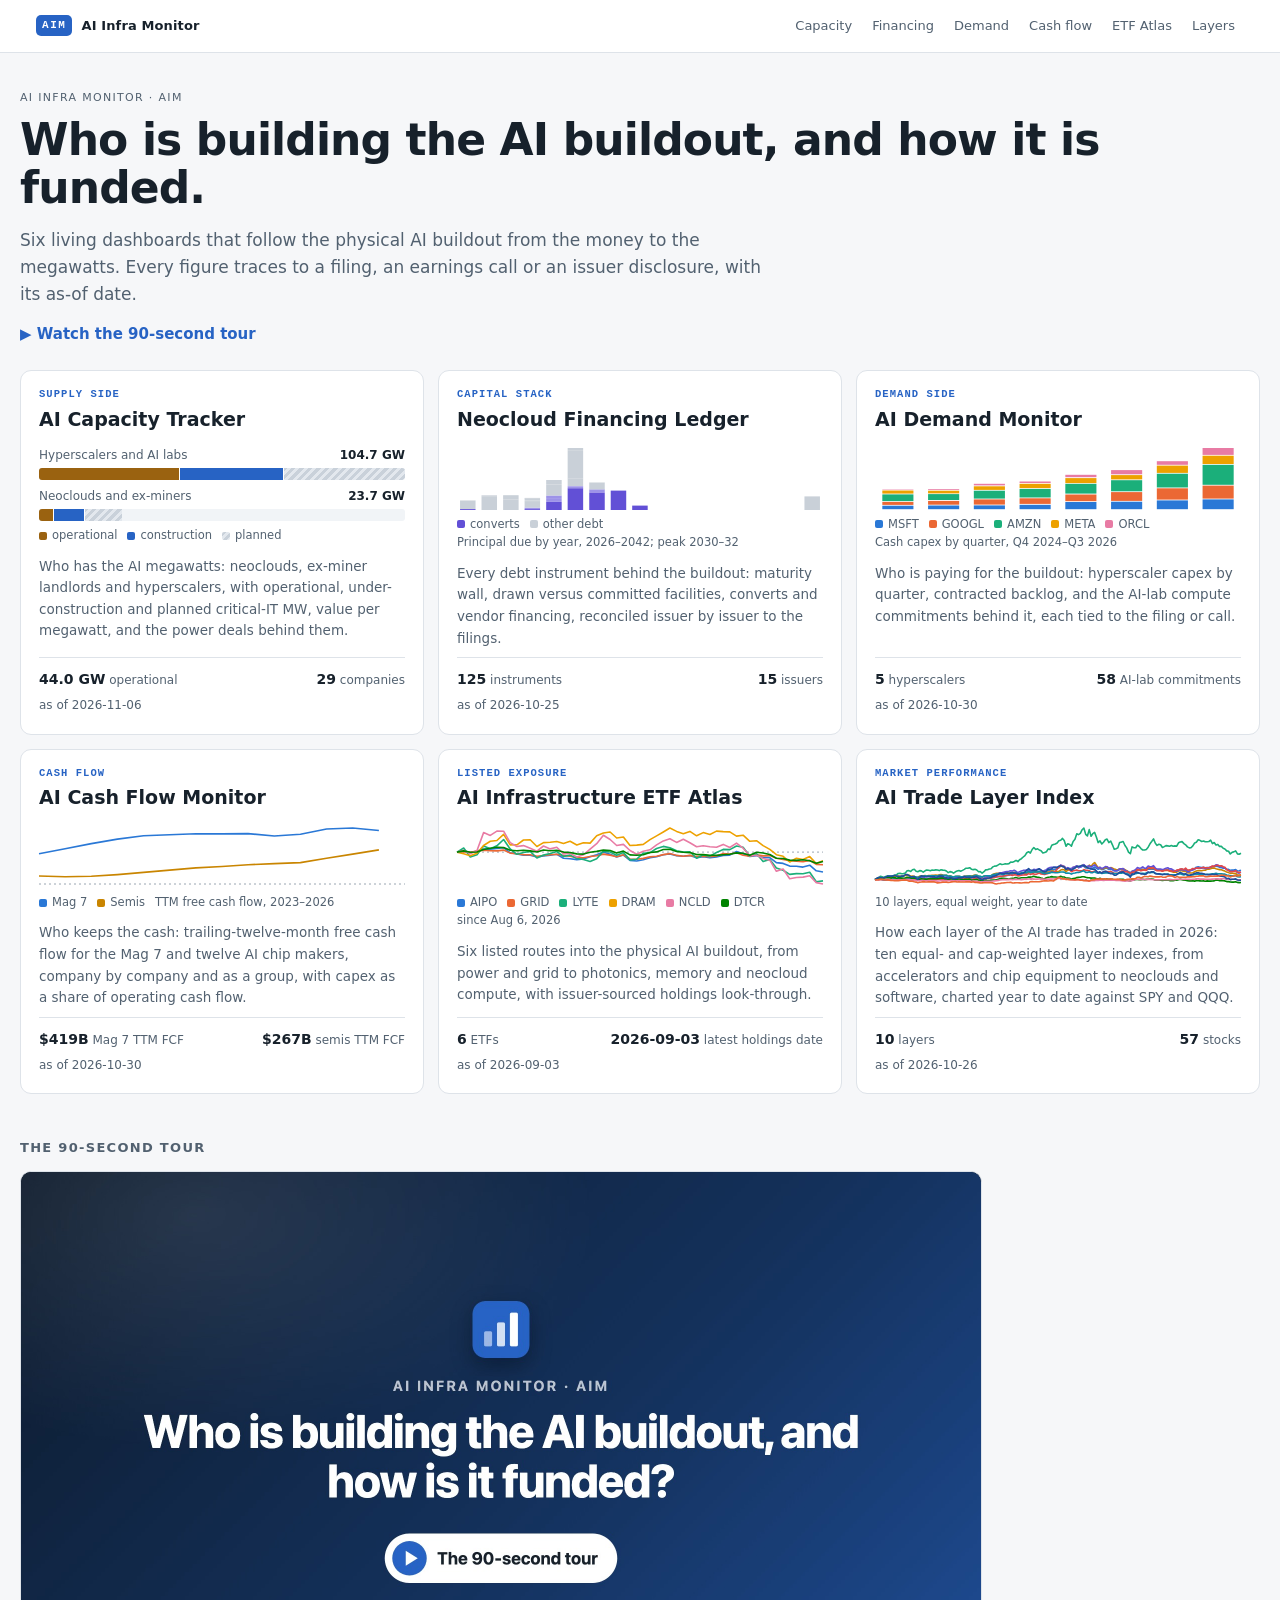
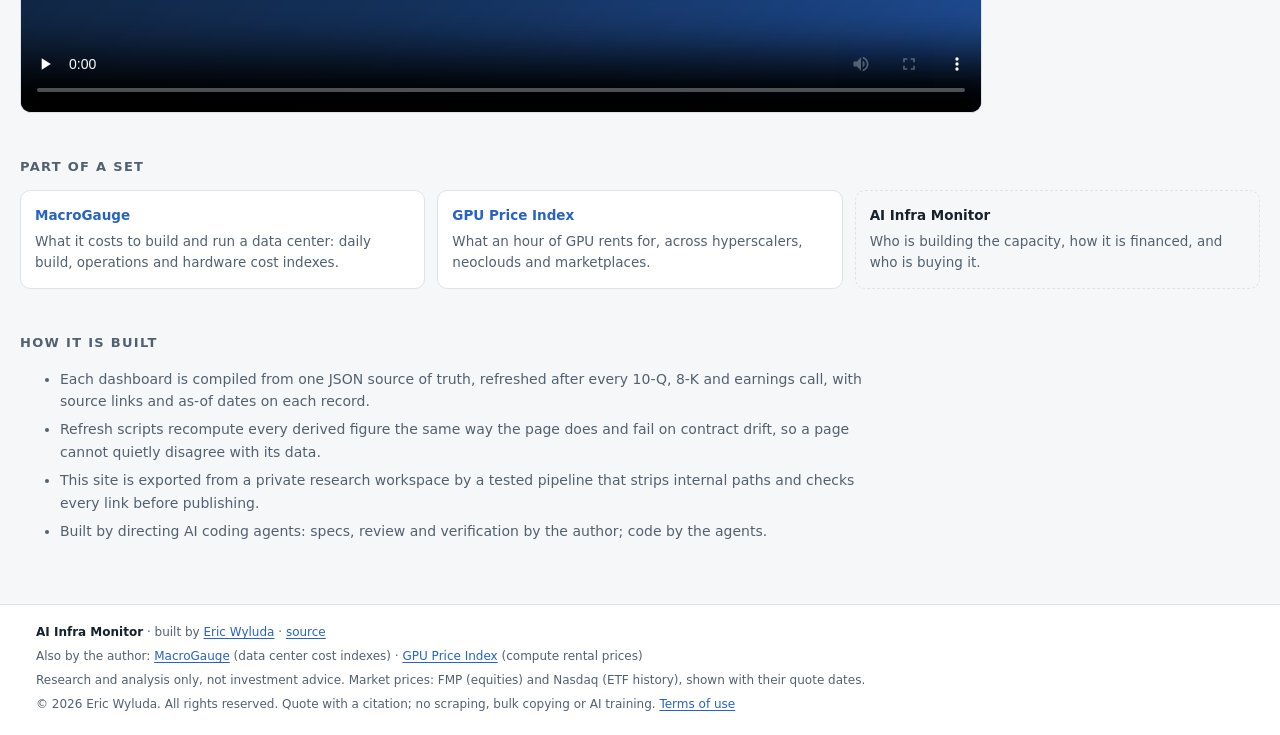
==== commit 1dd95c82: "Fix six page defects: card count, home grid, pinned ledger heads, chart legibility Export of noteboo" ====
--- a/site/index.html
+++ b/site/index.html
@@ -15,7 +15,7 @@
 <p class="aim-lede">Six living dashboards that follow the physical AI buildout from the money to the megawatts. Every
 figure traces to a filing, an earnings call or an issuer disclosure, with its as-of date.</p>
 <p class="aim-tour-link"><a href="#tour">▶ Watch the 90-second tour</a></p>
-<div class="aim-grid"><a class="aim-card" href="neocloud-capacity-tracker.html"><span class="aim-card-tag">Supply side</span><h2>AI Capacity Tracker</h2><div class="aim-preview" aria-hidden="true"><div class="aim-hbar"><span>Hyperscalers and AI labs</span><b>104.7 GW</b><div class="aim-hbar-track"><i class="aim-seg-op" style="width:38.33%"></i><i class="aim-seg-con" style="width:28.41%"></i><i class="aim-seg-plan" style="width:33.26%"></i></div></div><div class="aim-hbar"><span>Neoclouds and ex-miners</span><b>23.7 GW</b><div class="aim-hbar-track"><i class="aim-seg-op" style="width:3.74%"></i><i class="aim-seg-con" style="width:8.56%"></i><i class="aim-seg-plan" style="width:10.35%"></i></div></div><div class="aim-preview-cap"><span class="aim-key"><i style="background:#9A6210"></i>operational</span><span class="aim-key"><i style="background:#2763C4"></i>construction</span><span class="aim-key"><i style="background:repeating-linear-gradient(135deg,#C9D1DA 0 3px,#E3E8EE 3px 6px)"></i>planned</span></div></div><p>Who has the AI megawatts: neoclouds, ex-miner landlords and hyperscalers, with operational, under-construction and planned critical-IT MW, value per megawatt, and the power deals behind them.</p><div class="aim-stat"><span><b>44.0 GW</b> operational</span><span><b>29</b> companies</span><span class="aim-asof">as of 2026-11-06</span></div></a><a class="aim-card" href="neocloud-financing-ledger.html"><span class="aim-card-tag">Capital stack</span><h2>Neocloud Financing Ledger</h2><div class="aim-preview" aria-hidden="true"><svg class="aim-preview-plot" viewBox="0 0 300 64" preserveAspectRatio="none"><rect x="2.5" y="63.1" width="12.7" height="0.9" fill="#6250d6"/><rect x="2.5" y="54.5" width="12.7" height="8.5" fill="#c9d0d8"/><rect x="2.5" y="54.4" width="12.7" height="0.1" fill="#c9d0d8"/><rect x="20.1" y="50.8" width="12.7" height="13.2" fill="#c9d0d8"/><rect x="20.1" y="49.4" width="12.7" height="1.4" fill="#c9d0d8"/><rect x="20.1" y="49.2" width="12.7" height="0.2" fill="#c9d0d8"/><rect x="37.8" y="53.3" width="12.7" height="10.7" fill="#c9d0d8"/><rect x="37.8" y="49.2" width="12.7" height="4.1" fill="#c9d0d8"/><rect x="37.8" y="49.2" width="12.7" height="0" fill="#c9d0d8"/><rect x="55.4" y="63.1" width="12.7" height="0.9" fill="#6250d6"/><rect x="55.4" y="61.6" width="12.7" height="1.5" fill="#9d93e8"/><rect x="55.4" y="55.1" width="12.7" height="6.5" fill="#c9d0d8"/><rect x="55.4" y="54.8" width="12.7" height="0.4" fill="#c9d0d8"/><rect x="55.4" y="52.2" width="12.7" height="2.5" fill="#c9d0d8"/><rect x="55.4" y="51.9" width="12.7" height="0.4" fill="#c9d0d8"/><rect x="73.1" y="55.9" width="12.7" height="8.1" fill="#6250d6"/><rect x="73.1" y="52.9" width="12.7" height="3" fill="#9d93e8"/><rect x="73.1" y="49.5" width="12.7" height="3.4" fill="#9d93e8"/><rect x="73.1" y="38.6" width="12.7" height="10.9" fill="#c9d0d8"/><rect x="73.1" y="34" width="12.7" height="4.6" fill="#c9d0d8"/><rect x="90.7" y="42.2" width="12.7" height="21.8" fill="#6250d6"/><rect x="90.7" y="40.3" width="12.7" height="1.9" fill="#9d93e8"/><rect x="90.7" y="40.1" width="12.7" height="0.2" fill="#9d93e8"/><rect x="90.7" y="32.5" width="12.7" height="7.5" fill="#c9d0d8"/><rect x="90.7" y="4.8" width="12.7" height="27.8" fill="#c9d0d8"/><rect x="90.7" y="2" width="12.7" height="2.8" fill="#c9d0d8"/><rect x="108.4" y="46.4" width="12.7" height="17.6" fill="#6250d6"/><rect x="108.4" y="43.3" width="12.7" height="3" fill="#9d93e8"/><rect x="108.4" y="36.6" width="12.7" height="6.8" fill="#c9d0d8"/><rect x="108.4" y="36.4" width="12.7" height="0.2" fill="#c9d0d8"/><rect x="126" y="44.6" width="12.7" height="19.4" fill="#6250d6"/><rect x="143.6" y="59.6" width="12.7" height="4.4" fill="#6250d6"/><rect x="161.3" y="64" width="12.7" height="0" fill="#c9d0d8"/><rect x="284.8" y="50.4" width="12.7" height="13.6" fill="#c9d0d8"/></svg><div class="aim-preview-cap"><span class="aim-key"><i style="background:#6250d6"></i>converts</span><span class="aim-key"><i style="background:#c9d0d8"></i>other debt</span><span>Principal due by year, 2026–2042; peak 2030–32</span></div></div><p>Every debt instrument behind the buildout: maturity wall, drawn versus committed facilities, converts and vendor financing, reconciled issuer by issuer to the filings.</p><div class="aim-stat"><span><b>125</b> instruments</span><span><b>15</b> issuers</span><span class="aim-asof">as of 2026-10-25</span></div></a><a class="aim-card" href="ai-demand-monitor.html"><span class="aim-card-tag">Demand side</span><h2>AI Demand Monitor</h2><div class="aim-preview" aria-hidden="true"><svg class="aim-preview-plot" viewBox="0 0 300 64" preserveAspectRatio="none"><rect x="6" y="59.7" width="25.5" height="3.5" fill="#2a78d6"/><rect x="6" y="55.9" width="25.5" height="3" fill="#eb6834"/><rect x="6" y="48.4" width="25.5" height="6.7" fill="#1baf7a"/><rect x="6" y="44.5" width="25.5" height="3.1" fill="#eda100"/><rect x="6" y="43.5" width="25.5" height="0.4" fill="#e87ba4"/><rect x="43.5" y="59.5" width="25.5" height="3.7" fill="#2a78d6"/><rect x="43.5" y="54.9" width="25.5" height="3.8" fill="#eb6834"/><rect x="43.5" y="48.1" width="25.5" height="5.9" fill="#1baf7a"/><rect x="43.5" y="44.7" width="25.5" height="2.7" fill="#eda100"/><rect x="43.5" y="43.1" width="25.5" height="0.8" fill="#e87ba4"/><rect x="81" y="59.4" width="25.5" height="3.8" fill="#2a78d6"/><rect x="81" y="53.4" width="25.5" height="5.2" fill="#eb6834"/><rect x="81" y="44.7" width="25.5" height="7.9" fill="#1baf7a"/><rect x="81" y="40.3" width="25.5" height="3.6" fill="#eda100"/><rect x="81" y="37.8" width="25.5" height="1.6" fill="#e87ba4"/><rect x="118.5" y="58.8" width="25.5" height="4.4" fill="#2a78d6"/><rect x="118.5" y="52.3" width="25.5" height="5.6" fill="#eb6834"/><rect x="118.5" y="42.9" width="25.5" height="8.6" fill="#1baf7a"/><rect x="118.5" y="37.8" width="25.5" height="4.3" fill="#eda100"/><rect x="118.5" y="35.5" width="25.5" height="1.5" fill="#e87ba4"/><rect x="156" y="56" width="25.5" height="7.2" fill="#2a78d6"/><rect x="156" y="48.5" width="25.5" height="6.7" fill="#eb6834"/><rect x="156" y="37.8" width="25.5" height="9.8" fill="#1baf7a"/><rect x="156" y="32.1" width="25.5" height="5" fill="#eda100"/><rect x="156" y="28.8" width="25.5" height="2.4" fill="#e87ba4"/><rect x="193.5" y="55.7" width="25.5" height="7.5" fill="#2a78d6"/><rect x="193.5" y="46.1" width="25.5" height="8.8" fill="#eb6834"/><rect x="193.5" y="34.2" width="25.5" height="11.1" fill="#1baf7a"/><rect x="193.5" y="29.1" width="25.5" height="4.3" fill="#eda100"/><rect x="193.5" y="24.1" width="25.5" height="4.2" fill="#e87ba4"/><rect x="231" y="54.4" width="25.5" height="8.8" fill="#2a78d6"/><rect x="231" y="42.3" width="25.5" height="11.3" fill="#eb6834"/><rect x="231" y="27.7" width="25.5" height="13.8" fill="#1baf7a"/><rect x="231" y="19.6" width="25.5" height="7.3" fill="#eda100"/><rect x="231" y="15.2" width="25.5" height="3.6" fill="#e87ba4"/><rect x="268.5" y="53.4" width="25.5" height="9.8" fill="#2a78d6"/><rect x="268.5" y="39.6" width="25.5" height="13" fill="#eb6834"/><rect x="268.5" y="18.8" width="25.5" height="20" fill="#1baf7a"/><rect x="268.5" y="9.7" width="25.5" height="8.3" fill="#eda100"/><rect x="268.5" y="2" width="25.5" height="6.9" fill="#e87ba4"/></svg><div class="aim-preview-cap"><span class="aim-key"><i style="background:#2a78d6"></i>MSFT</span><span class="aim-key"><i style="background:#eb6834"></i>GOOGL</span><span class="aim-key"><i style="background:#1baf7a"></i>AMZN</span><span class="aim-key"><i style="background:#eda100"></i>META</span><span class="aim-key"><i style="background:#e87ba4"></i>ORCL</span><span>Cash capex by quarter, Q4 2024–Q3 2026</span></div></div><p>Who is paying for the buildout: hyperscaler capex by quarter, contracted backlog, and the AI-lab compute commitments behind it, each tied to the filing or call.</p><div class="aim-stat"><span><b>7</b> hyperscalers</span><span><b>58</b> AI-lab commitments</span><span class="aim-asof">as of 2026-10-30</span></div></a><a class="aim-card" href="ai-cash-flow-monitor.html"><span class="aim-card-tag">Cash flow</span><h2>AI Cash Flow Monitor</h2><div class="aim-preview" aria-hidden="true"><svg class="aim-preview-plot" viewBox="0 0 300 64" preserveAspectRatio="none"><line x1="0" x2="300" y1="60" y2="60" stroke="#9AA6B2" stroke-dasharray="2 3" vector-effect="non-scaling-stroke"/><path d="M0,29.8 L21.4,24.8 L42.9,19.6 L64.3,15.1 L85.7,11.8 L107.1,10.7 L128.6,9.8 L150,9.9 L171.4,9.6 L192.9,12 L214.3,10.2 L235.7,5 L257.1,4 L278.6,6.5" fill="none" stroke="#2a78d6" stroke-width="1.6" stroke-linejoin="round" vector-effect="non-scaling-stroke"/><path d="M0,52 L21.4,52.7 L42.9,52.3 L64.3,50.6 L85.7,48.4 L107.1,46.1 L128.6,43.9 L150,42.5 L171.4,40.7 L192.9,39.6 L214.3,38.6 L235.7,34.2 L257.1,30.1 L278.6,25.9" fill="none" stroke="#c98500" stroke-width="1.6" stroke-linejoin="round" vector-effect="non-scaling-stroke"/></svg><div class="aim-preview-cap"><span class="aim-key"><i style="background:#2a78d6"></i>Mag 7</span><span class="aim-key"><i style="background:#c98500"></i>Semis</span><span>TTM free cash flow, 2023–2026</span></div></div><p>Who keeps the cash: trailing-twelve-month free cash flow for the Mag 7 and twelve AI chip makers, company by company and as a group, with capex as a share of operating cash flow.</p><div class="aim-stat"><span><b>$419B</b> Mag 7 TTM FCF</span><span><b>$267B</b> semis TTM FCF</span><span class="aim-asof">as of 2026-10-30</span></div></a><a class="aim-card" href="ai-infrastructure-etf-atlas.html"><span class="aim-card-tag">Listed exposure</span><h2>AI Infrastructure ETF Atlas</h2><div class="aim-preview" aria-hidden="true"><svg class="aim-preview-plot" viewBox="0 0 300 64" preserveAspectRatio="none"><line x1="0" x2="300" y1="28.1" y2="28.1" stroke="#9AA6B2" stroke-dasharray="2 3" vector-effect="non-scaling-stroke"/><path d="M0,28.1 L5.5,27.1 L10.9,28.7 L16.4,26.9 L21.8,25 L27.3,25.3 L32.7,24.4 L38.2,23.7 L43.6,28.8 L49.1,30 L54.5,31.1 L60,31.3 L65.5,33 L70.9,32 L76.4,31.3 L81.8,30.3 L87.3,34.3 L92.7,34.8 L98.2,35.6 L103.6,34.9 L109.1,32.8 L114.5,30.8 L120,28 L125.5,30.3 L130.9,33 L136.4,31.1 L141.8,36.4 L147.3,37 L152.7,35.8 L158.2,33.8 L163.6,32.7 L169.1,30.8 L174.5,30 L180,31.6 L185.5,32.3 L190.9,31.6 L196.4,33.8 L201.8,32.6 L207.3,33.8 L212.7,32.9 L218.2,31.5 L223.6,31.1 L229.1,27.5 L234.5,29.8 L240,32.4 L245.5,31.6 L250.9,33.5 L256.4,33.6 L261.8,38.6 L267.3,39.4 L272.7,42.1 L278.2,42.2 L283.6,43.1 L289.1,41.2 L294.5,46.8 L300,48" fill="none" stroke="#2a78d6" stroke-width="1.6" stroke-linejoin="round" vector-effect="non-scaling-stroke"/><path d="M0,28.1 L5.5,27.7 L10.9,28.4 L16.4,27.1 L21.8,26.3 L27.3,26.7 L32.7,26.9 L38.2,26.1 L43.6,29.1 L49.1,29.7 L54.5,30.6 L60,30.7 L65.5,32.2 L70.9,31.5 L76.4,30.7 L81.8,30.3 L87.3,31.6 L92.7,32.1 L98.2,33.7 L103.6,33.7 L109.1,32.5 L114.5,31.8 L120,30.1 L125.5,31.1 L130.9,32.7 L136.4,30.8 L141.8,35 L147.3,35.2 L152.7,34.4 L158.2,32.9 L163.6,32.2 L169.1,30.6 L174.5,29.6 L180,31.4 L185.5,32.2 L190.9,31.4 L196.4,32.6 L201.8,32.1 L207.3,32.8 L212.7,31.9 L218.2,29.6 L223.6,30 L229.1,28.8 L234.5,31.3 L240,32.2 L245.5,30.7 L250.9,31.9 L256.4,31.6 L261.8,34.2 L267.3,35.5 L272.7,36.8 L278.2,37.3 L283.6,37.8 L289.1,36.4 L294.5,40.4 L300,40.7" fill="none" stroke="#eb6834" stroke-width="1.6" stroke-linejoin="round" vector-effect="non-scaling-stroke"/><path d="M0,28.1 L5.5,24 L10.9,33 L16.4,30.8 L21.8,21.9 L27.3,24.8 L32.7,21.8 L38.2,15.5 L43.6,25 L49.1,30.3 L54.5,28.5 L60,27.4 L65.5,34 L70.9,31.1 L76.4,29.5 L81.8,27.5 L87.3,32.5 L92.7,31.1 L98.2,34.5 L103.6,35.5 L109.1,37.5 L114.5,34.8 L120,27.1 L125.5,28 L130.9,31.3 L136.4,28.6 L141.8,35.9 L147.3,35.2 L152.7,29.2 L158.2,28.6 L163.6,24.5 L169.1,22.4 L174.5,23.8 L180,26.8 L185.5,28.1 L190.9,27.7 L196.4,34.2 L201.8,30.9 L207.3,32.1 L212.7,28.5 L218.2,25.4 L223.6,25.6 L229.1,22 L234.5,23.2 L240,32.1 L245.5,29.8 L250.9,37.6 L256.4,35.6 L261.8,44.1 L267.3,46.3 L272.7,50.4 L278.2,49.6 L283.6,49.8 L289.1,48.2 L294.5,57.8 L300,56.9" fill="none" stroke="#1baf7a" stroke-width="1.6" stroke-linejoin="round" vector-effect="non-scaling-stroke"/><path d="M0,28.1 L5.5,29.8 L10.9,31.8 L16.4,29.2 L21.8,21.5 L27.3,17.3 L32.7,16.5 L38.2,10.4 L43.6,20.9 L49.1,20.8 L54.5,16 L60,15.8 L65.5,22.5 L70.9,18.6 L76.4,18.3 L81.8,17.5 L87.3,19.4 L92.7,17.3 L98.2,21 L103.6,18.7 L109.1,19.1 L114.5,11.8 L120,9 L125.5,8 L130.9,14 L136.4,13 L141.8,21.5 L147.3,21.1 L152.7,20.4 L158.2,15.6 L163.6,11.9 L169.1,8 L174.5,4 L180,7.4 L185.5,9.7 L190.9,7.4 L196.4,11.8 L201.8,8.6 L207.3,10.5 L212.7,7.1 L218.2,7.6 L223.6,7.9 L229.1,12.1 L234.5,11.2 L240,17.3 L245.5,16.7 L250.9,21.6 L256.4,25.4 L261.8,30.7 L267.3,32.3 L272.7,38 L278.2,34.3 L283.6,35.5 L289.1,32.6 L294.5,39.5 L300,36.8" fill="none" stroke="#eda100" stroke-width="1.6" stroke-linejoin="round" vector-effect="non-scaling-stroke"/><path d="M0,28.1 L5.5,26.4 L10.9,29.8 L16.4,26.5 L21.8,8.6 L27.3,11.4 L32.7,7.1 L38.2,7.2 L43.6,18.6 L49.1,22.5 L54.5,21.6 L60,24.3 L65.5,27.2 L70.9,22 L76.4,24.9 L81.8,23.3 L87.3,29.9 L92.7,29.4 L98.2,33 L103.6,30.8 L109.1,25.1 L114.5,19.7 L120,11.3 L125.5,15.5 L130.9,21.5 L136.4,20.4 L141.8,26.5 L147.3,30.2 L152.7,27.3 L158.2,25.8 L163.6,20.9 L169.1,16.9 L174.5,14.8 L180,18.4 L185.5,15.3 L190.9,18.7 L196.4,22.8 L201.8,21.7 L207.3,22.8 L212.7,23.2 L218.2,20.4 L223.6,23.5 L229.1,19.1 L234.5,24.2 L240,31.8 L245.5,31.2 L250.9,34.4 L256.4,36.2 L261.8,47.3 L267.3,45 L272.7,54.7 L278.2,53.5 L283.6,53.1 L289.1,51.8 L294.5,58.6 L300,60" fill="none" stroke="#e87ba4" stroke-width="1.6" stroke-linejoin="round" vector-effect="non-scaling-stroke"/><path d="M0,28.1 L5.5,26.9 L10.9,28.2 L16.4,28 L21.8,25.5 L27.3,24.2 L32.7,23.2 L38.2,23.6 L43.6,26.3 L49.1,26.8 L54.5,26.3 L60,26.9 L65.5,28 L70.9,26 L76.4,26.8 L81.8,26.2 L87.3,28.1 L92.7,28.5 L98.2,29.9 L103.6,30.1 L109.1,28.3 L114.5,27.4 L120,26.1 L125.5,26.5 L130.9,29.1 L136.4,27.1 L141.8,30.9 L147.3,31.2 L152.7,30.7 L158.2,28.5 L163.6,27.9 L169.1,25.5 L174.5,25.2 L180,27.5 L185.5,28.2 L190.9,28.6 L196.4,30.5 L201.8,30.6 L207.3,31.2 L212.7,31.4 L218.2,30.7 L223.6,30.2 L229.1,28.9 L234.5,29.2 L240,31.2 L245.5,28.2 L250.9,29 L256.4,30.5 L261.8,34.3 L267.3,34.5 L272.7,36.1 L278.2,36.4 L283.6,35.7 L289.1,36.8 L294.5,39.2 L300,37.4" fill="none" stroke="#008300" stroke-width="1.6" stroke-linejoin="round" vector-effect="non-scaling-stroke"/></svg><div class="aim-preview-cap"><span class="aim-key"><i style="background:#2a78d6"></i>AIPO</span><span class="aim-key"><i style="background:#eb6834"></i>GRID</span><span class="aim-key"><i style="background:#1baf7a"></i>LYTE</span><span class="aim-key"><i style="background:#eda100"></i>DRAM</span><span class="aim-key"><i style="background:#e87ba4"></i>NCLD</span><span class="aim-key"><i style="background:#008300"></i>DTCR</span><span>since Aug 6, 2026</span></div></div><p>Six listed routes into the physical AI buildout, from power and grid to photonics, memory and neocloud compute, with issuer-sourced holdings look-through.</p><div class="aim-stat"><span><b>6</b> ETFs</span><span><b>2026-09-03</b> latest holdings date</span><span class="aim-asof">as of 2026-09-03</span></div></a><a class="aim-card" href="ai-trade-layer-index.html"><span class="aim-card-tag">Market performance</span><h2>AI Trade Layer Index</h2><div class="aim-preview" aria-hidden="true"><svg class="aim-preview-plot" viewBox="0 0 300 64" preserveAspectRatio="none"><line x1="0" x2="300" y1="55.6" y2="55.6" stroke="#9AA6B2" stroke-dasharray="2 3" vector-effect="non-scaling-stroke"/><path d="M0,55.6 L1.5,55.2 L2.9,55.2 L4.4,55.2 L5.9,55.4 L7.3,55.6 L8.8,55.6 L10.2,55.5 L11.7,55.4 L13.2,55.6 L14.6,55.4 L16.1,55.3 L17.6,55.6 L19,55.2 L20.5,55.1 L22,55.1 L23.4,55.2 L24.9,55 L26.3,55 L27.8,55.1 L29.3,55.4 L30.7,55.3 L32.2,55.6 L33.7,56.2 L35.1,56.2 L36.6,55.2 L38,54.9 L39.5,55 L41,54.9 L42.4,55.2 L43.9,55.2 L45.4,55.2 L46.8,55.2 L48.3,55.2 L49.8,55.1 L51.2,55.2 L52.7,54.9 L54.1,54.7 L55.6,55.1 L57.1,55.2 L58.5,55.3 L60,55.7 L61.5,55.4 L62.9,55.5 L64.4,55.4 L65.9,55 L67.3,54.9 L68.8,54.9 L70.2,55.3 L71.7,55.5 L73.2,55.2 L74.6,55.1 L76.1,55.2 L77.6,55.1 L79,55.3 L80.5,55 L82,55 L83.4,54.3 L84.9,54.8 L86.3,55.1 L87.8,55.6 L89.3,54.7 L90.7,54.3 L92.2,54.3 L93.7,54.2 L95.1,54.1 L96.6,53.5 L98,53.3 L99.5,52.8 L101,52.6 L102.4,52.2 L103.9,52.1 L105.4,51.9 L106.8,51.6 L108.3,51.4 L109.8,51.3 L111.2,50.3 L112.7,50.1 L114.1,49 L115.6,49.4 L117.1,50.1 L118.5,49.9 L120,49.5 L121.5,49.4 L122.9,49.7 L124.4,49.4 L125.9,48 L127.3,48.8 L128.8,48 L130.2,48 L131.7,48.4 L133.2,47.9 L134.6,47.2 L136.1,48.1 L137.6,48.4 L139,48.3 L140.5,47.2 L142,46.6 L143.4,46.3 L144.9,45.5 L146.3,45.9 L147.8,45.2 L149.3,44.9 L150.7,43.6 L152.2,42 L153.7,41.9 L155.1,42.4 L156.6,44.9 L158,44.1 L159.5,44.8 L161,45.9 L162.4,44.5 L163.9,43.9 L165.4,42.4 L166.8,43.7 L168.3,43.1 L169.8,41.8 L171.2,42.3 L172.7,43.9 L174.1,44 L175.6,44.1 L177.1,44.8 L178.5,44 L180,43 L181.5,44.2 L182.9,45.3 L184.4,44.6 L185.9,45.6 L187.3,45.2 L188.8,44.3 L190.2,44.3 L191.7,45.5 L193.2,45.3 L194.6,45.7 L196.1,46.8 L197.6,47 L199,46.6 L200.5,45.5 L202,45.4 L203.4,45.6 L204.9,46.5 L206.3,46.9 L207.8,47.8 L209.3,48.8 L210.7,47.4 L212.2,47.2 L213.7,46.9 L215.1,45.3 L216.6,45.6 L218,45.4 L219.5,45.2 L221,45.8 L222.4,45.7 L223.9,45.3 L225.4,45.1 L226.8,45.1 L228.3,45.1 L229.8,46.1 L231.2,46.2 L232.7,45.9 L234.1,46.1 L235.6,46.7 L237.1,46.2 L238.5,46 L240,45.5 L241.5,46.5 L242.9,46.4 L244.4,46.7 L245.9,46.7 L247.3,46.6 L248.8,45.9 L250.2,45.4 L251.7,45.2 L253.2,45.8 L254.6,45.3 L256.1,46.6 L257.6,46.5 L259,46.2 L260.5,45.2 L262,44.7 L263.4,43.2 L264.9,42.9 L266.3,43.2 L267.8,43.5 L269.3,43.3 L270.7,43.9 L272.2,43.5 L273.7,43.6 L275.1,43.5 L276.6,42.8 L278,42.6 L279.5,42.1 L281,42.4 L282.4,43.4 L283.9,43.6 L285.4,44.2 L286.8,44 L288.3,45.3 L289.8,45.4 L291.2,46.4 L292.7,46 L294.1,46.1 L295.6,45.6 L297.1,47 L298.5,46.8 L300,46.2" fill="none" stroke="#2a78d6" stroke-width="1.6" stroke-linejoin="round" vector-effect="non-scaling-stroke"/><path d="M0,55.6 L1.5,54.8 L2.9,54.1 L4.4,53.5 L5.9,53.8 L7.3,54.1 L8.8,53.2 L10.2,53 L11.7,53 L13.2,53.1 L14.6,52.2 L16.1,51.9 L17.6,52.3 L19,52 L20.5,52.2 L22,52.2 L23.4,52.1 L24.9,51.5 L26.3,51.4 L27.8,51.1 L29.3,52.2 L30.7,52.1 L32.2,52.5 L33.7,53.4 L35.1,53.2 L36.6,52.1 L38,52 L39.5,52 L41,51.6 L42.4,52 L43.9,51.6 L45.4,51.5 L46.8,51.2 L48.3,51.2 L49.8,51.1 L51.2,51.2 L52.7,50.9 L54.1,50.5 L55.6,51.1 L57.1,51.2 L58.5,51.3 L60,52.2 L61.5,51.8 L62.9,52.4 L64.4,53.4 L65.9,52.6 L67.3,52.4 L68.8,52.3 L70.2,52.8 L71.7,52.7 L73.2,52.3 L74.6,52 L76.1,52.1 L77.6,51.7 L79,52 L80.5,51.6 L82,51.1 L83.4,51.3 L84.9,52.4 L86.3,52.5 L87.8,53.3 L89.3,52.3 L90.7,51.8 L92.2,52 L93.7,51.8 L95.1,51.7 L96.6,50.3 L98,49.8 L99.5,49.4 L101,49.4 L102.4,49.1 L103.9,49.4 L105.4,49.6 L106.8,48.9 L108.3,48.9 L109.8,49.1 L111.2,48.8 L112.7,49 L114.1,48.2 L115.6,48.7 L117.1,49.5 L118.5,49.5 L120,49.1 L121.5,49.3 L122.9,49.3 L124.4,48.6 L125.9,47.8 L127.3,48.6 L128.8,47.7 L130.2,47.7 L131.7,48.2 L133.2,47.8 L134.6,47.7 L136.1,48.4 L137.6,49.1 L139,49.3 L140.5,48.3 L142,48 L143.4,47.7 L144.9,46.9 L146.3,47.3 L147.8,47.5 L149.3,47.5 L150.7,47.4 L152.2,46.1 L153.7,45.6 L155.1,45.7 L156.6,47.6 L158,46.1 L159.5,45.8 L161,46.1 L162.4,43.5 L163.9,42.9 L165.4,42.1 L166.8,43.4 L168.3,42.9 L169.8,41.7 L171.2,40.8 L172.7,43.2 L174.1,43.1 L175.6,41.2 L177.1,42.5 L178.5,40.2 L180,38.5 L181.5,41.2 L182.9,43.6 L184.4,43.6 L185.9,45.2 L187.3,44.6 L188.8,43.6 L190.2,43.4 L191.7,44.5 L193.2,43.6 L194.6,44.1 L196.1,45 L197.6,45.6 L199,45.9 L200.5,44.7 L202,44.9 L203.4,44.8 L204.9,45.8 L206.3,46.7 L207.8,48.1 L209.3,49.6 L210.7,47.4 L212.2,47.3 L213.7,47 L215.1,45.7 L216.6,46.3 L218,46.4 L219.5,45.4 L221,46 L222.4,45.2 L223.9,44.3 L225.4,44.1 L226.8,44.7 L228.3,43.8 L229.8,45.2 L231.2,46.1 L232.7,46.1 L234.1,46.2 L235.6,46.6 L237.1,46.4 L238.5,46.4 L240,46.3 L241.5,47.3 L242.9,47.4 L244.4,48.1 L245.9,48.1 L247.3,48.1 L248.8,47.1 L250.2,46.4 L251.7,46.7 L253.2,47.5 L254.6,47.1 L256.1,48.8 L257.6,48.9 L259,49 L260.5,48.8 L262,47.8 L263.4,47 L264.9,46.5 L266.3,46.6 L267.8,46.7 L269.3,46.3 L270.7,46.2 L272.2,45.3 L273.7,45.2 L275.1,44.7 L276.6,44 L278,44.1 L279.5,44.8 L281,45.2 L282.4,45.6 L283.9,45.7 L285.4,46.4 L286.8,47.1 L288.3,48.1 L289.8,48.6 L291.2,49.4 L292.7,49.1 L294.1,49.6 L295.6,49.4 L297.1,51.1 L298.5,51.1 L300,50.7" fill="none" stroke="#c98500" stroke-width="1.6" stroke-linejoin="round" vector-effect="non-scaling-stroke"/><path d="M0,55.6 L1.5,54.4 L2.9,54.4 L4.4,52.2 L5.9,52.8 L7.3,53.6 L8.8,52.5 L10.2,51.9 L11.7,52 L13.2,52.2 L14.6,51.7 L16.1,51.3 L17.6,50.8 L19,49.5 L20.5,49.4 L22,49.7 L23.4,49.6 L24.9,48.9 L26.3,46.8 L27.8,46.6 L29.3,47.5 L30.7,45.8 L32.2,45.2 L33.7,47.3 L35.1,47.7 L36.6,46.6 L38,46.9 L39.5,48.2 L41,46.8 L42.4,46 L43.9,46.2 L45.4,46.7 L46.8,46.1 L48.3,46.3 L49.8,45.9 L51.2,46 L52.7,46.6 L54.1,45.8 L55.6,46.1 L57.1,46.3 L58.5,47 L60,48.6 L61.5,47.6 L62.9,48 L64.4,49.2 L65.9,47.8 L67.3,47.1 L68.8,46.6 L70.2,47.3 L71.7,46.4 L73.2,45.4 L74.6,44.2 L76.1,44.3 L77.6,43.7 L79,45.2 L80.5,45.6 L82,45.3 L83.4,46 L84.9,47.8 L86.3,47.6 L87.8,49.1 L89.3,47.7 L90.7,45.9 L92.2,45.8 L93.7,45 L95.1,44.8 L96.6,42.9 L98,42.1 L99.5,42 L101,40.9 L102.4,39.8 L103.9,40.5 L105.4,40.2 L106.8,39.8 L108.3,40 L109.8,39.6 L111.2,38.1 L112.7,38.2 L114.1,37.5 L115.6,36.4 L117.1,37.6 L118.5,35.7 L120,34.7 L121.5,33 L122.9,31.6 L124.4,28.7 L125.9,27.7 L127.3,29.1 L128.8,25.5 L130.2,23.5 L131.7,25.5 L133.2,24.8 L134.6,25.9 L136.1,26.7 L137.6,29 L139,28.5 L140.5,27.7 L142,24.9 L143.4,25.5 L144.9,21.3 L146.3,20.5 L147.8,20 L149.3,19 L150.7,16.8 L152.2,16.3 L153.7,14.4 L155.1,16.5 L156.6,22.2 L158,19.7 L159.5,20.5 L161,22.1 L162.4,17.5 L163.9,15.3 L165.4,9.7 L166.8,10.6 L168.3,9.4 L169.8,5.7 L171.2,4 L172.7,10.4 L174.1,12 L175.6,5.6 L177.1,12.2 L178.5,9.7 L180,8.4 L181.5,13.2 L182.9,18.6 L184.4,16.9 L185.9,20 L187.3,18.2 L188.8,15.7 L190.2,15.1 L191.7,18.6 L193.2,17 L194.6,20.8 L196.1,25.2 L197.6,24.8 L199,23.9 L200.5,18.5 L202,18.1 L203.4,17.5 L204.9,21.5 L206.3,23.9 L207.8,28.1 L209.3,29.7 L210.7,22.9 L212.2,23.8 L213.7,23.8 L215.1,21.1 L216.6,22.5 L218,24.6 L219.5,26 L221,26 L222.4,25.4 L223.9,23.2 L225.4,19.8 L226.8,17.5 L228.3,14.9 L229.8,19.2 L231.2,21.4 L232.7,20.3 L234.1,20.7 L235.6,23.5 L237.1,22.6 L238.5,21.6 L240,21.9 L241.5,22.2 L242.9,21.5 L244.4,22.2 L245.9,21.9 L247.3,22.2 L248.8,18.8 L250.2,18 L251.7,17.6 L253.2,19.6 L254.6,20.8 L256.1,22.9 L257.6,23.9 L259,23.7 L260.5,21.9 L262,19 L263.4,18.3 L264.9,15.8 L266.3,16.3 L267.8,17.5 L269.3,17 L270.7,17.8 L272.2,17.7 L273.7,17.5 L275.1,16.2 L276.6,19.6 L278,18.5 L279.5,21 L281,20.4 L282.4,22.4 L283.9,22.4 L285.4,24.3 L286.8,25 L288.3,26.9 L289.8,27.3 L291.2,30 L292.7,28.3 L294.1,27.9 L295.6,26.9 L297.1,29.9 L298.5,30.3 L300,29.3" fill="none" stroke="#1baf7a" stroke-width="1.6" stroke-linejoin="round" vector-effect="non-scaling-stroke"/><path d="M0,55.6 L1.5,55.1 L2.9,55.6 L4.4,55.3 L5.9,55.2 L7.3,56.1 L8.8,55.8 L10.2,55.6 L11.7,55 L13.2,55.6 L14.6,55.3 L16.1,55.4 L17.6,55.1 L19,55.4 L20.5,55.3 L22,55.6 L23.4,55.6 L24.9,55 L26.3,54.7 L27.8,54.9 L29.3,55.2 L30.7,54.9 L32.2,54.8 L33.7,55.6 L35.1,55.5 L36.6,54.2 L38,53.2 L39.5,53.2 L41,53.9 L42.4,54.4 L43.9,54.2 L45.4,54.1 L46.8,53.9 L48.3,53.5 L49.8,53.4 L51.2,53.4 L52.7,53.4 L54.1,52.9 L55.6,53.6 L57.1,53.5 L58.5,52.8 L60,54.1 L61.5,53.7 L62.9,53.8 L64.4,54.5 L65.9,53.6 L67.3,53.5 L68.8,53.3 L70.2,53.9 L71.7,53.7 L73.2,53.3 L74.6,53.5 L76.1,53.1 L77.6,52.4 L79,53.4 L80.5,52.9 L82,52.6 L83.4,52.5 L84.9,53.9 L86.3,53.8 L87.8,54.9 L89.3,54 L90.7,53.5 L92.2,52.6 L93.7,52.9 L95.1,52.4 L96.6,51.2 L98,51.2 L99.5,50.2 L101,49.5 L102.4,48.9 L103.9,48.8 L105.4,48.3 L106.8,47.9 L108.3,47.5 L109.8,47.2 L111.2,46.8 L112.7,47 L114.1,46.3 L115.6,47.3 L117.1,48.6 L118.5,47.8 L120,47.1 L121.5,46.4 L122.9,46.4 L124.4,45.8 L125.9,46.1 L127.3,47.4 L128.8,47.1 L130.2,45.4 L131.7,45.8 L133.2,45.3 L134.6,45.1 L136.1,46 L137.6,47.3 L139,46.5 L140.5,45.6 L142,44.2 L143.4,43.6 L144.9,43.2 L146.3,43.4 L147.8,43.4 L149.3,43.2 L150.7,43.2 L152.2,40.9 L153.7,41.7 L155.1,42.4 L156.6,44.5 L158,43.6 L159.5,44.6 L161,44.6 L162.4,43.2 L163.9,42.9 L165.4,41.7 L166.8,43.4 L168.3,43.2 L169.8,42.3 L171.2,40.5 L172.7,42.5 L174.1,42.3 L175.6,41.8 L177.1,43.1 L178.5,41.9 L180,40.9 L181.5,42.5 L182.9,44.3 L184.4,43.2 L185.9,44.7 L187.3,43.8 L188.8,42.6 L190.2,42.7 L191.7,44.2 L193.2,43.9 L194.6,45.1 L196.1,46.6 L197.6,46.8 L199,46.3 L200.5,44.9 L202,44.8 L203.4,44.6 L204.9,46.3 L206.3,47.1 L207.8,48.5 L209.3,49.8 L210.7,47.4 L212.2,46.6 L213.7,45.5 L215.1,43.6 L216.6,44.2 L218,44 L219.5,42.8 L221,44.3 L222.4,44.1 L223.9,42.1 L225.4,42.7 L226.8,42.8 L228.3,41.7 L229.8,44.1 L231.2,45.1 L232.7,45 L234.1,45 L235.6,45.8 L237.1,45 L238.5,44.2 L240,43.8 L241.5,44.9 L242.9,44.8 L244.4,46 L245.9,46.9 L247.3,47.2 L248.8,46.3 L250.2,45.8 L251.7,45.6 L253.2,46.4 L254.6,45.8 L256.1,47.9 L257.6,47.6 L259,46.4 L260.5,45.9 L262,45.2 L263.4,44.1 L264.9,43.8 L266.3,44.2 L267.8,44.2 L269.3,43.7 L270.7,44.7 L272.2,44.2 L273.7,44.2 L275.1,42.9 L276.6,42.2 L278,42.2 L279.5,40.8 L281,41 L282.4,42.5 L283.9,41.8 L285.4,43.6 L286.8,43.8 L288.3,45.8 L289.8,46.3 L291.2,47.5 L292.7,47.2 L294.1,47.3 L295.6,46.6 L297.1,48.8 L298.5,49.1 L300,48.3" fill="none" stroke="#6250d6" stroke-width="1.6" stroke-linejoin="round" vector-effect="non-scaling-stroke"/><path d="M0,55.6 L1.5,55.2 L2.9,55.6 L4.4,55.3 L5.9,55.6 L7.3,56 L8.8,55.8 L10.2,55.6 L11.7,55.5 L13.2,55.8 L14.6,55.5 L16.1,55.3 L17.6,55.8 L19,55.6 L20.5,55.7 L22,55.7 L23.4,55.7 L24.9,55.3 L26.3,55.2 L27.8,55.5 L29.3,55.9 L30.7,55.7 L32.2,55.9 L33.7,55.6 L35.1,55.7 L36.6,54.8 L38,54.8 L39.5,55 L41,55.2 L42.4,55.9 L43.9,55.5 L45.4,55.6 L46.8,55.6 L48.3,55.3 L49.8,55.1 L51.2,55.3 L52.7,55.1 L54.1,54.7 L55.6,55.2 L57.1,54.6 L58.5,54.4 L60,55 L61.5,54.6 L62.9,54.8 L64.4,55.3 L65.9,54.8 L67.3,54.9 L68.8,54.9 L70.2,55 L71.7,55 L73.2,54.7 L74.6,54.7 L76.1,55 L77.6,54.5 L79,55.7 L80.5,55 L82,54.2 L83.4,53.6 L84.9,54.6 L86.3,54.7 L87.8,55.6 L89.3,54.9 L90.7,54.7 L92.2,54.3 L93.7,54.5 L95.1,54.3 L96.6,53.6 L98,53.6 L99.5,53 L101,52.5 L102.4,52.3 L103.9,52.4 L105.4,51.9 L106.8,51.6 L108.3,51.2 L109.8,51 L111.2,51 L112.7,51.4 L114.1,50.8 L115.6,50.9 L117.1,51.9 L118.5,51.8 L120,51.1 L121.5,51 L122.9,50.8 L124.4,50.9 L125.9,49.6 L127.3,50.4 L128.8,49.7 L130.2,49.9 L131.7,50.4 L133.2,49.8 L134.6,49.1 L136.1,49.9 L137.6,50.2 L139,50.5 L140.5,49.9 L142,49.5 L143.4,48.1 L144.9,47.8 L146.3,47.9 L147.8,47.5 L149.3,44.9 L150.7,43.7 L152.2,41.6 L153.7,42.2 L155.1,42.8 L156.6,45.3 L158,44.8 L159.5,45.9 L161,47.7 L162.4,46.7 L163.9,46.4 L165.4,45.9 L166.8,46.8 L168.3,46.9 L169.8,46.8 L171.2,45.6 L172.7,46.2 L174.1,46.3 L175.6,46.8 L177.1,47.9 L178.5,47.9 L180,47 L181.5,47.6 L182.9,48.8 L184.4,48.3 L185.9,48.7 L187.3,47.9 L188.8,47.4 L190.2,47.6 L191.7,48 L193.2,47.4 L194.6,48.2 L196.1,49.5 L197.6,49.3 L199,49.4 L200.5,48.2 L202,47.1 L203.4,47 L204.9,47.9 L206.3,47.8 L207.8,48.3 L209.3,49.6 L210.7,48.2 L212.2,48.3 L213.7,47.6 L215.1,45.6 L216.6,46 L218,46.8 L219.5,46.2 L221,46.3 L222.4,46.5 L223.9,44.2 L225.4,43.7 L226.8,43.9 L228.3,44 L229.8,45.7 L231.2,46.7 L232.7,46.8 L234.1,46.8 L235.6,47.3 L237.1,46.4 L238.5,46.2 L240,46 L241.5,46.9 L242.9,46.9 L244.4,47.5 L245.9,47.1 L247.3,46.1 L248.8,45.9 L250.2,45 L251.7,44.9 L253.2,45.8 L254.6,44.1 L256.1,46 L257.6,46.1 L259,45.4 L260.5,44.5 L262,44.7 L263.4,44 L264.9,44.1 L266.3,44 L267.8,43.8 L269.3,43.3 L270.7,43.9 L272.2,43.8 L273.7,43.7 L275.1,43 L276.6,42 L278,42.4 L279.5,41.5 L281,41.3 L282.4,42 L283.9,41.8 L285.4,42.8 L286.8,43.2 L288.3,45.5 L289.8,46.4 L291.2,47.6 L292.7,47.5 L294.1,47.5 L295.6,46.7 L297.1,48.3 L298.5,48.4 L300,48.3" fill="none" stroke="#e34948" stroke-width="1.6" stroke-linejoin="round" vector-effect="non-scaling-stroke"/><path d="M0,55.6 L1.5,55 L2.9,55 L4.4,54.9 L5.9,55.4 L7.3,55.7 L8.8,55.5 L10.2,55.3 L11.7,55.2 L13.2,55.3 L14.6,55.1 L16.1,54.6 L17.6,54.8 L19,54.5 L20.5,54.5 L22,54.6 L23.4,54.6 L24.9,54.3 L26.3,54.1 L27.8,53.5 L29.3,53.7 L30.7,53.2 L32.2,52.9 L33.7,53.1 L35.1,53.4 L36.6,52.7 L38,52.4 L39.5,52.4 L41,51.7 L42.4,52.1 L43.9,52.1 L45.4,51.9 L46.8,51.9 L48.3,51.8 L49.8,51.8 L51.2,52 L52.7,51.3 L54.1,51.3 L55.6,51.3 L57.1,51.4 L58.5,51.2 L60,52.2 L61.5,52.1 L62.9,52.4 L64.4,53 L65.9,52.3 L67.3,52.2 L68.8,52.2 L70.2,52.6 L71.7,52.7 L73.2,52.3 L74.6,52.3 L76.1,52.1 L77.6,52 L79,52.4 L80.5,52 L82,51.4 L83.4,51.2 L84.9,52.1 L86.3,52.3 L87.8,52.9 L89.3,52.1 L90.7,51.7 L92.2,51.8 L93.7,51.9 L95.1,51.7 L96.6,50.7 L98,50.3 L99.5,50.1 L101,49.8 L102.4,49.7 L103.9,50.2 L105.4,50.4 L106.8,49.8 L108.3,49.6 L109.8,49.6 L111.2,49.2 L112.7,48.9 L114.1,48.9 L115.6,49.1 L117.1,49.6 L118.5,49.8 L120,48.9 L121.5,48.6 L122.9,48.6 L124.4,48.2 L125.9,47.5 L127.3,48.4 L128.8,48.3 L130.2,47.7 L131.7,48 L133.2,47.9 L134.6,47.6 L136.1,48.3 L137.6,49.2 L139,49.6 L140.5,49.3 L142,49.1 L143.4,48.9 L144.9,48.1 L146.3,48.5 L147.8,48.8 L149.3,48.7 L150.7,48.5 L152.2,48 L153.7,48 L155.1,48.1 L156.6,49.2 L158,49.1 L159.5,49.2 L161,50.1 L162.4,49.3 L163.9,49 L165.4,48.4 L166.8,48.5 L168.3,48 L169.8,47.3 L171.2,46.8 L172.7,48.4 L174.1,48.4 L175.6,47.8 L177.1,48.8 L178.5,48.6 L180,47.7 L181.5,48.7 L182.9,49.3 L184.4,48.7 L185.9,49.4 L187.3,49.2 L188.8,48.9 L190.2,48.8 L191.7,49.3 L193.2,49.2 L194.6,49.2 L196.1,49.6 L197.6,49.5 L199,49.5 L200.5,48.9 L202,49.2 L203.4,48.8 L204.9,49.3 L206.3,49.6 L207.8,50.4 L209.3,51.9 L210.7,50.9 L212.2,50.2 L213.7,49.6 L215.1,49.3 L216.6,49.2 L218,49.4 L219.5,49.4 L221,49.5 L222.4,48.9 L223.9,48.7 L225.4,48.6 L226.8,48.4 L228.3,48.2 L229.8,49.3 L231.2,49.8 L232.7,50.1 L234.1,50 L235.6,50.3 L237.1,50.4 L238.5,50 L240,50 L241.5,50.7 L242.9,50.7 L244.4,50.9 L245.9,50.8 L247.3,50.6 L248.8,50.2 L250.2,49.8 L251.7,50.4 L253.2,50.9 L254.6,50.2 L256.1,51.4 L257.6,51.5 L259,51.2 L260.5,51 L262,50.5 L263.4,50.2 L264.9,50 L266.3,50.1 L267.8,50.1 L269.3,49.9 L270.7,50.5 L272.2,50.2 L273.7,50.4 L275.1,50 L276.6,49.7 L278,49.7 L279.5,49.3 L281,49.7 L282.4,49.9 L283.9,49.8 L285.4,50.1 L286.8,50.1 L288.3,51 L289.8,51.4 L291.2,51.8 L292.7,51.8 L294.1,52 L295.6,51.5 L297.1,52.8 L298.5,53 L300,52.7" fill="none" stroke="#0e8fa8" stroke-width="1.6" stroke-linejoin="round" vector-effect="non-scaling-stroke"/><path d="M0,55.6 L1.5,54.7 L2.9,54.5 L4.4,54.4 L5.9,54.8 L7.3,54.8 L8.8,53.9 L10.2,53.8 L11.7,53.8 L13.2,54.1 L14.6,53.3 L16.1,53.6 L17.6,54.2 L19,53.9 L20.5,53.9 L22,54.1 L23.4,54.4 L24.9,53.9 L26.3,53.3 L27.8,53.6 L29.3,54.1 L30.7,54.4 L32.2,54 L33.7,55.2 L35.1,56 L36.6,55.3 L38,54.9 L39.5,55 L41,55.1 L42.4,55.3 L43.9,54.8 L45.4,54.5 L46.8,54.6 L48.3,54.6 L49.8,54.8 L51.2,54.8 L52.7,54.4 L54.1,54.1 L55.6,54.1 L57.1,54.6 L58.5,54.7 L60,55.2 L61.5,54.9 L62.9,55 L64.4,55.8 L65.9,55.2 L67.3,55.1 L68.8,55.3 L70.2,55.4 L71.7,55.5 L73.2,55.4 L74.6,55.2 L76.1,55.2 L77.6,55.1 L79,56.2 L80.5,56 L82,55.8 L83.4,55.6 L84.9,56.2 L86.3,56.2 L87.8,56.9 L89.3,56.5 L90.7,56.5 L92.2,56.5 L93.7,56.5 L95.1,56.5 L96.6,56.1 L98,56.1 L99.5,55.8 L101,55.4 L102.4,54.5 L103.9,54.4 L105.4,54.3 L106.8,54.5 L108.3,54.8 L109.8,55.2 L111.2,54.6 L112.7,54.3 L114.1,54.1 L115.6,53.5 L117.1,54.2 L118.5,54.2 L120,53.7 L121.5,53.8 L122.9,53.7 L124.4,53.7 L125.9,53.1 L127.3,53.1 L128.8,52.8 L130.2,52.2 L131.7,52.9 L133.2,53.3 L134.6,53.4 L136.1,54.1 L137.6,54.6 L139,54.8 L140.5,53.8 L142,53.2 L143.4,53 L144.9,52.6 L146.3,53 L147.8,53 L149.3,53.3 L150.7,53 L152.2,52.3 L153.7,53 L155.1,53 L156.6,54.1 L158,54 L159.5,54.3 L161,55.2 L162.4,54.5 L163.9,54.4 L165.4,53.6 L166.8,53.4 L168.3,53.3 L169.8,52.7 L171.2,52.7 L172.7,53.3 L174.1,53.6 L175.6,53.7 L177.1,54.1 L178.5,54 L180,54 L181.5,54.5 L182.9,54.9 L184.4,54.3 L185.9,55.1 L187.3,55.2 L188.8,54.8 L190.2,55 L191.7,55.3 L193.2,55.2 L194.6,55.2 L196.1,56.1 L197.6,56.1 L199,56 L200.5,55.3 L202,55.2 L203.4,55.3 L204.9,56 L206.3,56 L207.8,56.6 L209.3,57 L210.7,55.9 L212.2,56 L213.7,55.5 L215.1,55.5 L216.6,55.6 L218,55.6 L219.5,55.3 L221,55.7 L222.4,55.4 L223.9,55.2 L225.4,55 L226.8,55.1 L228.3,55.3 L229.8,56.2 L231.2,55.9 L232.7,56.3 L234.1,56.3 L235.6,56.5 L237.1,56.1 L238.5,56.2 L240,56.1 L241.5,56.6 L242.9,56.5 L244.4,56.6 L245.9,56.3 L247.3,56.3 L248.8,55.8 L250.2,55.3 L251.7,55.8 L253.2,56.3 L254.6,56.3 L256.1,56.8 L257.6,56.9 L259,56.9 L260.5,56.7 L262,57.1 L263.4,56.8 L264.9,56.8 L266.3,56.9 L267.8,57 L269.3,56.9 L270.7,57.2 L272.2,56.9 L273.7,57.1 L275.1,57.1 L276.6,57 L278,56.9 L279.5,56 L281,56.1 L282.4,56.7 L283.9,56.4 L285.4,56.8 L286.8,56.9 L288.3,57.6 L289.8,57.6 L291.2,58 L292.7,58.1 L294.1,58.1 L295.6,57.8 L297.1,58.4 L298.5,58.6 L300,58.5" fill="none" stroke="#008300" stroke-width="1.6" stroke-linejoin="round" vector-effect="non-scaling-stroke"/><path d="M0,55.6 L1.5,55.7 L2.9,55.6 L4.4,55.5 L5.9,55.5 L7.3,55.5 L8.8,55.3 L10.2,55.3 L11.7,55.4 L13.2,55.7 L14.6,55.7 L16.1,55.7 L17.6,56 L19,56.1 L20.5,55.8 L22,55.7 L23.4,55.5 L24.9,55.5 L26.3,55.5 L27.8,55.6 L29.3,55.8 L30.7,55.8 L32.2,56.1 L33.7,56.4 L35.1,56.7 L36.6,56.8 L38,56.5 L39.5,56.5 L41,56.7 L42.4,56.8 L43.9,56.8 L45.4,57 L46.8,56.8 L48.3,56.8 L49.8,56.8 L51.2,57.1 L52.7,57 L54.1,56.8 L55.6,56.8 L57.1,56.9 L58.5,56.8 L60,56.8 L61.5,56.7 L62.9,56.6 L64.4,56.8 L65.9,56.7 L67.3,56.7 L68.8,56.5 L70.2,56.7 L71.7,56.9 L73.2,56.8 L74.6,56.8 L76.1,56.9 L77.6,56.9 L79,57.2 L80.5,57 L82,57.3 L83.4,57.3 L84.9,57.6 L86.3,57.9 L87.8,57.9 L89.3,57.4 L90.7,57.3 L92.2,57.3 L93.7,57.3 L95.1,57.3 L96.6,57 L98,56.9 L99.5,56.8 L101,56.4 L102.4,56 L103.9,55.8 L105.4,55.6 L106.8,55.5 L108.3,55.6 L109.8,55.6 L111.2,55.3 L112.7,55.6 L114.1,55.4 L115.6,55.4 L117.1,55.5 L118.5,55.5 L120,55.6 L121.5,55.4 L122.9,55.3 L124.4,55.2 L125.9,55 L127.3,54.9 L128.8,54.9 L130.2,55.1 L131.7,55.3 L133.2,55.1 L134.6,55 L136.1,55 L137.6,55.1 L139,55.3 L140.5,55.2 L142,55.1 L143.4,55.1 L144.9,55.1 L146.3,55 L147.8,54.7 L149.3,54.4 L150.7,54.3 L152.2,54.6 L153.7,54.8 L155.1,54.6 L156.6,55.2 L158,55.3 L159.5,55.4 L161,55.7 L162.4,55.9 L163.9,55.9 L165.4,55.5 L166.8,55.6 L168.3,56 L169.8,55.8 L171.2,56.3 L172.7,56.4 L174.1,56.6 L175.6,56.9 L177.1,56.8 L178.5,56.6 L180,56.6 L181.5,56.3 L182.9,56.4 L184.4,56.3 L185.9,56.2 L187.3,56.4 L188.8,56.2 L190.2,56.1 L191.7,56.3 L193.2,56.3 L194.6,56 L196.1,56.3 L197.6,56.4 L199,56.4 L200.5,56.4 L202,56.6 L203.4,57 L204.9,57.2 L206.3,57 L207.8,56.9 L209.3,57 L210.7,56.6 L212.2,56 L213.7,55.3 L215.1,55.3 L216.6,55.4 L218,55.4 L219.5,55.4 L221,55.2 L222.4,55.4 L223.9,55.5 L225.4,55.3 L226.8,55.5 L228.3,55.7 L229.8,55.9 L231.2,55.8 L232.7,55.9 L234.1,55.8 L235.6,55.8 L237.1,55.7 L238.5,55.6 L240,55.6 L241.5,55.4 L242.9,55.6 L244.4,55.8 L245.9,55.7 L247.3,55.3 L248.8,55.3 L250.2,55.3 L251.7,55.3 L253.2,55.4 L254.6,55.3 L256.1,55.3 L257.6,55.4 L259,55.5 L260.5,55.2 L262,55.3 L263.4,54.9 L264.9,54.9 L266.3,55.1 L267.8,55.1 L269.3,55.1 L270.7,55.4 L272.2,55.2 L273.7,55.2 L275.1,55.2 L276.6,55.1 L278,55 L279.5,54.8 L281,54.9 L282.4,55.1 L283.9,54.9 L285.4,54.8 L286.8,54.6 L288.3,55.1 L289.8,55 L291.2,55.3 L292.7,55.2 L294.1,55.2 L295.6,55.3 L297.1,55.8 L298.5,55.8 L300,55.8" fill="none" stroke="#e87ba4" stroke-width="1.6" stroke-linejoin="round" vector-effect="non-scaling-stroke"/><path d="M0,55.6 L1.5,54.3 L2.9,53.4 L4.4,53.5 L5.9,54.1 L7.3,53.6 L8.8,53.1 L10.2,52.1 L11.7,52 L13.2,52.1 L14.6,52.1 L16.1,51.2 L17.6,52.1 L19,52.2 L20.5,52.5 L22,51.9 L23.4,52.2 L24.9,50.6 L26.3,50.6 L27.8,51.4 L29.3,52.8 L30.7,52.8 L32.2,52.3 L33.7,54 L35.1,55.5 L36.6,53.4 L38,51.9 L39.5,52.2 L41,52.5 L42.4,52.7 L43.9,52.3 L45.4,52.8 L46.8,52.8 L48.3,52.5 L49.8,53.5 L51.2,53.1 L52.7,52 L54.1,52.1 L55.6,52.2 L57.1,53.6 L58.5,53.7 L60,54.5 L61.5,53.4 L62.9,53.9 L64.4,55 L65.9,54.5 L67.3,54.4 L68.8,53.4 L70.2,53.8 L71.7,53.6 L73.2,52.5 L74.6,53.1 L76.1,53.3 L77.6,53.2 L79,53.6 L80.5,53.1 L82,53.1 L83.4,52.6 L84.9,53.9 L86.3,54.7 L87.8,55.9 L89.3,54.8 L90.7,54.7 L92.2,54.3 L93.7,54 L95.1,53.5 L96.6,52.5 L98,52.1 L99.5,51.5 L101,50.6 L102.4,49.4 L103.9,49.5 L105.4,49.7 L106.8,49.2 L108.3,49.1 L109.8,49.6 L111.2,48.8 L112.7,48.6 L114.1,49.2 L115.6,49.2 L117.1,50.2 L118.5,50.1 L120,49.6 L121.5,49.2 L122.9,48 L124.4,46.4 L125.9,44.5 L127.3,46 L128.8,46.3 L130.2,46.3 L131.7,46.7 L133.2,45.7 L134.6,44.7 L136.1,46.1 L137.6,47.3 L139,47.9 L140.5,47.3 L142,45.1 L143.4,45.3 L144.9,44.7 L146.3,43.4 L147.8,43.2 L149.3,43.6 L150.7,42.2 L152.2,41.8 L153.7,42.6 L155.1,43 L156.6,45.5 L158,44.5 L159.5,45 L161,46.3 L162.4,45 L163.9,44 L165.4,42.5 L166.8,42.2 L168.3,42.1 L169.8,41.1 L171.2,41.9 L172.7,42.3 L174.1,43.8 L175.6,44.5 L177.1,44.9 L178.5,45.2 L180,45.1 L181.5,47 L182.9,48.8 L184.4,47.8 L185.9,49.2 L187.3,47.6 L188.8,47.4 L190.2,47.8 L191.7,49 L193.2,49.7 L194.6,49.6 L196.1,51.2 L197.6,51.2 L199,49.9 L200.5,48.3 L202,48.1 L203.4,47.9 L204.9,49.8 L206.3,50.4 L207.8,51.2 L209.3,53.2 L210.7,49.8 L212.2,50.2 L213.7,48.4 L215.1,48.2 L216.6,49.1 L218,49.9 L219.5,49.8 L221,50.5 L222.4,50 L223.9,47.9 L225.4,48.5 L226.8,47.8 L228.3,47.7 L229.8,49.6 L231.2,49.9 L232.7,49.7 L234.1,50.3 L235.6,50.8 L237.1,49.9 L238.5,50.5 L240,50.2 L241.5,51.4 L242.9,51.3 L244.4,51.8 L245.9,51.4 L247.3,50.3 L248.8,49.6 L250.2,48.4 L251.7,49.2 L253.2,50.1 L254.6,49.8 L256.1,50.8 L257.6,51.5 L259,50.7 L260.5,50.3 L262,49.4 L263.4,48.9 L264.9,48.7 L266.3,49.3 L267.8,49.2 L269.3,49.7 L270.7,50.5 L272.2,50.5 L273.7,50.8 L275.1,50.8 L276.6,50.3 L278,50.7 L279.5,50.3 L281,51.2 L282.4,52.1 L283.9,52.1 L285.4,52.5 L286.8,52.9 L288.3,54.7 L289.8,54.2 L291.2,55.6 L292.7,55.3 L294.1,55.3 L295.6,54.9 L297.1,56 L298.5,56.3 L300,56.2" fill="none" stroke="#1e4f9c" stroke-width="1.6" stroke-linejoin="round" vector-effect="non-scaling-stroke"/><path d="M0,55.6 L1.5,56 L2.9,55.7 L4.4,55.4 L5.9,55.2 L7.3,55.8 L8.8,56 L10.2,55.9 L11.7,56.1 L13.2,56.4 L14.6,56.5 L16.1,56.6 L17.6,56.8 L19,56.8 L20.5,56.4 L22,56.3 L23.4,56.1 L24.9,56.1 L26.3,56.2 L27.8,57.1 L29.3,57.2 L30.7,57.2 L32.2,57.7 L33.7,58.1 L35.1,58.7 L36.6,58.3 L38,58 L39.5,57.6 L41,57.9 L42.4,58 L43.9,57.8 L45.4,57.9 L46.8,57.9 L48.3,57.9 L49.8,58.2 L51.2,58.9 L52.7,58.8 L54.1,58.5 L55.6,58.1 L57.1,58.2 L58.5,58.1 L60,58.5 L61.5,58.3 L62.9,57.9 L64.4,57.7 L65.9,57.6 L67.3,58 L68.8,57.9 L70.2,58 L71.7,58 L73.2,58 L74.6,57.8 L76.1,57.9 L77.6,57.9 L79,58.2 L80.5,57.8 L82,58.4 L83.4,58.5 L84.9,58.6 L86.3,59 L87.8,58.9 L89.3,58.7 L90.7,58.7 L92.2,58.7 L93.7,58.7 L95.1,58.7 L96.6,58.9 L98,59.6 L99.5,60 L101,59.5 L102.4,59.5 L103.9,59 L105.4,58.9 L106.8,58.7 L108.3,58.5 L109.8,58.5 L111.2,58.2 L112.7,59 L114.1,58.9 L115.6,58.7 L117.1,58.8 L118.5,58.9 L120,59 L121.5,58.7 L122.9,58.5 L124.4,58.6 L125.9,58.8 L127.3,57.7 L128.8,57.6 L130.2,57.7 L131.7,57.7 L133.2,57.8 L134.6,57.7 L136.1,57.4 L137.6,57 L139,56.8 L140.5,56.9 L142,57 L143.4,56.8 L144.9,56.8 L146.3,57 L147.8,55.7 L149.3,54.6 L150.7,53.2 L152.2,53.9 L153.7,54.9 L155.1,54.8 L156.6,55.4 L158,55.4 L159.5,55.7 L161,55.7 L162.4,55.7 L163.9,55.9 L165.4,55.6 L166.8,55.8 L168.3,56.1 L169.8,56.2 L171.2,56.6 L172.7,56.5 L174.1,56.8 L175.6,57.1 L177.1,56.2 L178.5,55.9 L180,55.7 L181.5,55.1 L182.9,55.1 L184.4,55.1 L185.9,54.9 L187.3,55 L188.8,54.9 L190.2,55.3 L191.7,55 L193.2,54.9 L194.6,55.1 L196.1,55.2 L197.6,55.4 L199,55.1 L200.5,55.5 L202,55.9 L203.4,56.1 L204.9,55.9 L206.3,55.4 L207.8,55.4 L209.3,55 L210.7,54.9 L212.2,54.9 L213.7,54.4 L215.1,53.2 L216.6,53.3 L218,54 L219.5,53.1 L221,52.5 L222.4,52.5 L223.9,52.7 L225.4,52.1 L226.8,52.4 L228.3,52.8 L229.8,52.9 L231.2,52.7 L232.7,52.9 L234.1,52.6 L235.6,53.1 L237.1,53.2 L238.5,53.1 L240,52.1 L241.5,52 L242.9,51.9 L244.4,52.5 L245.9,53.6 L247.3,52.6 L248.8,53.1 L250.2,53.4 L251.7,53.3 L253.2,53.3 L254.6,53.4 L256.1,52.8 L257.6,52.9 L259,52.9 L260.5,52.6 L262,52.8 L263.4,52.3 L264.9,52.1 L266.3,51.8 L267.8,51.9 L269.3,51.9 L270.7,52.7 L272.2,52.7 L273.7,52.4 L275.1,52.1 L276.6,52.2 L278,52.2 L279.5,52.1 L281,52.1 L282.4,51.8 L283.9,51 L285.4,51.2 L286.8,51.4 L288.3,52 L289.8,51.8 L291.2,52.9 L292.7,52.3 L294.1,52.1 L295.6,51.5 L297.1,52 L298.5,51.6 L300,51.2" fill="none" stroke="#eb6834" stroke-width="1.6" stroke-linejoin="round" vector-effect="non-scaling-stroke"/></svg><div class="aim-preview-cap"><span>10 layers, equal weight, year to date</span></div></div><p>How each layer of the AI trade has traded in 2026: ten equal- and cap-weighted layer indexes, from accelerators and chip equipment to neoclouds and software, charted year to date against SPY and QQQ.</p><div class="aim-stat"><span><b>10</b> layers</span><span><b>57</b> stocks</span><span class="aim-asof">as of 2026-10-26</span></div></a></div>
+<div class="aim-grid"><a class="aim-card" href="neocloud-capacity-tracker.html"><span class="aim-card-tag">Supply side</span><h2>AI Capacity Tracker</h2><div class="aim-preview" aria-hidden="true"><div class="aim-hbar"><span>Hyperscalers and AI labs</span><b>104.7 GW</b><div class="aim-hbar-track"><i class="aim-seg-op" style="width:38.33%"></i><i class="aim-seg-con" style="width:28.41%"></i><i class="aim-seg-plan" style="width:33.26%"></i></div></div><div class="aim-hbar"><span>Neoclouds and ex-miners</span><b>23.7 GW</b><div class="aim-hbar-track"><i class="aim-seg-op" style="width:3.74%"></i><i class="aim-seg-con" style="width:8.56%"></i><i class="aim-seg-plan" style="width:10.35%"></i></div></div><div class="aim-preview-cap"><span class="aim-key"><i style="background:#9A6210"></i>operational</span><span class="aim-key"><i style="background:#2763C4"></i>construction</span><span class="aim-key"><i style="background:repeating-linear-gradient(135deg,#C9D1DA 0 3px,#E3E8EE 3px 6px)"></i>planned</span></div></div><p>Who has the AI megawatts: neoclouds, ex-miner landlords and hyperscalers, with operational, under-construction and planned critical-IT MW, value per megawatt, and the power deals behind them.</p><div class="aim-stat"><span><b>44.0 GW</b> operational</span><span><b>29</b> companies</span><span class="aim-asof">as of 2026-11-06</span></div></a><a class="aim-card" href="neocloud-financing-ledger.html"><span class="aim-card-tag">Capital stack</span><h2>Neocloud Financing Ledger</h2><div class="aim-preview" aria-hidden="true"><svg class="aim-preview-plot" viewBox="0 0 300 64" preserveAspectRatio="none"><rect x="2.5" y="63.1" width="12.7" height="0.9" fill="#6250d6"/><rect x="2.5" y="54.5" width="12.7" height="8.5" fill="#c9d0d8"/><rect x="2.5" y="54.4" width="12.7" height="0.1" fill="#c9d0d8"/><rect x="20.1" y="50.8" width="12.7" height="13.2" fill="#c9d0d8"/><rect x="20.1" y="49.4" width="12.7" height="1.4" fill="#c9d0d8"/><rect x="20.1" y="49.2" width="12.7" height="0.2" fill="#c9d0d8"/><rect x="37.8" y="53.3" width="12.7" height="10.7" fill="#c9d0d8"/><rect x="37.8" y="49.2" width="12.7" height="4.1" fill="#c9d0d8"/><rect x="37.8" y="49.2" width="12.7" height="0" fill="#c9d0d8"/><rect x="55.4" y="63.1" width="12.7" height="0.9" fill="#6250d6"/><rect x="55.4" y="61.6" width="12.7" height="1.5" fill="#9d93e8"/><rect x="55.4" y="55.1" width="12.7" height="6.5" fill="#c9d0d8"/><rect x="55.4" y="54.8" width="12.7" height="0.4" fill="#c9d0d8"/><rect x="55.4" y="52.2" width="12.7" height="2.5" fill="#c9d0d8"/><rect x="55.4" y="51.9" width="12.7" height="0.4" fill="#c9d0d8"/><rect x="73.1" y="55.9" width="12.7" height="8.1" fill="#6250d6"/><rect x="73.1" y="52.9" width="12.7" height="3" fill="#9d93e8"/><rect x="73.1" y="49.5" width="12.7" height="3.4" fill="#9d93e8"/><rect x="73.1" y="38.6" width="12.7" height="10.9" fill="#c9d0d8"/><rect x="73.1" y="34" width="12.7" height="4.6" fill="#c9d0d8"/><rect x="90.7" y="42.2" width="12.7" height="21.8" fill="#6250d6"/><rect x="90.7" y="40.3" width="12.7" height="1.9" fill="#9d93e8"/><rect x="90.7" y="40.1" width="12.7" height="0.2" fill="#9d93e8"/><rect x="90.7" y="32.5" width="12.7" height="7.5" fill="#c9d0d8"/><rect x="90.7" y="4.8" width="12.7" height="27.8" fill="#c9d0d8"/><rect x="90.7" y="2" width="12.7" height="2.8" fill="#c9d0d8"/><rect x="108.4" y="46.4" width="12.7" height="17.6" fill="#6250d6"/><rect x="108.4" y="43.3" width="12.7" height="3" fill="#9d93e8"/><rect x="108.4" y="36.6" width="12.7" height="6.8" fill="#c9d0d8"/><rect x="108.4" y="36.4" width="12.7" height="0.2" fill="#c9d0d8"/><rect x="126" y="44.6" width="12.7" height="19.4" fill="#6250d6"/><rect x="143.6" y="59.6" width="12.7" height="4.4" fill="#6250d6"/><rect x="161.3" y="64" width="12.7" height="0" fill="#c9d0d8"/><rect x="284.8" y="50.4" width="12.7" height="13.6" fill="#c9d0d8"/></svg><div class="aim-preview-cap"><span class="aim-key"><i style="background:#6250d6"></i>converts</span><span class="aim-key"><i style="background:#c9d0d8"></i>other debt</span><span>Principal due by year, 2026–2042; peak 2030–32</span></div></div><p>Every debt instrument behind the buildout: maturity wall, drawn versus committed facilities, converts and vendor financing, reconciled issuer by issuer to the filings.</p><div class="aim-stat"><span><b>125</b> instruments</span><span><b>15</b> issuers</span><span class="aim-asof">as of 2026-10-25</span></div></a><a class="aim-card" href="ai-demand-monitor.html"><span class="aim-card-tag">Demand side</span><h2>AI Demand Monitor</h2><div class="aim-preview" aria-hidden="true"><svg class="aim-preview-plot" viewBox="0 0 300 64" preserveAspectRatio="none"><rect x="6" y="59.7" width="25.5" height="3.5" fill="#2a78d6"/><rect x="6" y="55.9" width="25.5" height="3" fill="#eb6834"/><rect x="6" y="48.4" width="25.5" height="6.7" fill="#1baf7a"/><rect x="6" y="44.5" width="25.5" height="3.1" fill="#eda100"/><rect x="6" y="43.5" width="25.5" height="0.4" fill="#e87ba4"/><rect x="43.5" y="59.5" width="25.5" height="3.7" fill="#2a78d6"/><rect x="43.5" y="54.9" width="25.5" height="3.8" fill="#eb6834"/><rect x="43.5" y="48.1" width="25.5" height="5.9" fill="#1baf7a"/><rect x="43.5" y="44.7" width="25.5" height="2.7" fill="#eda100"/><rect x="43.5" y="43.1" width="25.5" height="0.8" fill="#e87ba4"/><rect x="81" y="59.4" width="25.5" height="3.8" fill="#2a78d6"/><rect x="81" y="53.4" width="25.5" height="5.2" fill="#eb6834"/><rect x="81" y="44.7" width="25.5" height="7.9" fill="#1baf7a"/><rect x="81" y="40.3" width="25.5" height="3.6" fill="#eda100"/><rect x="81" y="37.8" width="25.5" height="1.6" fill="#e87ba4"/><rect x="118.5" y="58.8" width="25.5" height="4.4" fill="#2a78d6"/><rect x="118.5" y="52.3" width="25.5" height="5.6" fill="#eb6834"/><rect x="118.5" y="42.9" width="25.5" height="8.6" fill="#1baf7a"/><rect x="118.5" y="37.8" width="25.5" height="4.3" fill="#eda100"/><rect x="118.5" y="35.5" width="25.5" height="1.5" fill="#e87ba4"/><rect x="156" y="56" width="25.5" height="7.2" fill="#2a78d6"/><rect x="156" y="48.5" width="25.5" height="6.7" fill="#eb6834"/><rect x="156" y="37.8" width="25.5" height="9.8" fill="#1baf7a"/><rect x="156" y="32.1" width="25.5" height="5" fill="#eda100"/><rect x="156" y="28.8" width="25.5" height="2.4" fill="#e87ba4"/><rect x="193.5" y="55.7" width="25.5" height="7.5" fill="#2a78d6"/><rect x="193.5" y="46.1" width="25.5" height="8.8" fill="#eb6834"/><rect x="193.5" y="34.2" width="25.5" height="11.1" fill="#1baf7a"/><rect x="193.5" y="29.1" width="25.5" height="4.3" fill="#eda100"/><rect x="193.5" y="24.1" width="25.5" height="4.2" fill="#e87ba4"/><rect x="231" y="54.4" width="25.5" height="8.8" fill="#2a78d6"/><rect x="231" y="42.3" width="25.5" height="11.3" fill="#eb6834"/><rect x="231" y="27.7" width="25.5" height="13.8" fill="#1baf7a"/><rect x="231" y="19.6" width="25.5" height="7.3" fill="#eda100"/><rect x="231" y="15.2" width="25.5" height="3.6" fill="#e87ba4"/><rect x="268.5" y="53.4" width="25.5" height="9.8" fill="#2a78d6"/><rect x="268.5" y="39.6" width="25.5" height="13" fill="#eb6834"/><rect x="268.5" y="18.8" width="25.5" height="20" fill="#1baf7a"/><rect x="268.5" y="9.7" width="25.5" height="8.3" fill="#eda100"/><rect x="268.5" y="2" width="25.5" height="6.9" fill="#e87ba4"/></svg><div class="aim-preview-cap"><span class="aim-key"><i style="background:#2a78d6"></i>MSFT</span><span class="aim-key"><i style="background:#eb6834"></i>GOOGL</span><span class="aim-key"><i style="background:#1baf7a"></i>AMZN</span><span class="aim-key"><i style="background:#eda100"></i>META</span><span class="aim-key"><i style="background:#e87ba4"></i>ORCL</span><span>Cash capex by quarter, Q4 2024–Q3 2026</span></div></div><p>Who is paying for the buildout: hyperscaler capex by quarter, contracted backlog, and the AI-lab compute commitments behind it, each tied to the filing or call.</p><div class="aim-stat"><span><b>5</b> hyperscalers</span><span><b>58</b> AI-lab commitments</span><span class="aim-asof">as of 2026-10-30</span></div></a><a class="aim-card" href="ai-cash-flow-monitor.html"><span class="aim-card-tag">Cash flow</span><h2>AI Cash Flow Monitor</h2><div class="aim-preview" aria-hidden="true"><svg class="aim-preview-plot" viewBox="0 0 300 64" preserveAspectRatio="none"><line x1="0" x2="300" y1="60" y2="60" stroke="#9AA6B2" stroke-dasharray="2 3" vector-effect="non-scaling-stroke"/><path d="M0,29.8 L21.4,24.8 L42.9,19.6 L64.3,15.1 L85.7,11.8 L107.1,10.7 L128.6,9.8 L150,9.9 L171.4,9.6 L192.9,12 L214.3,10.2 L235.7,5 L257.1,4 L278.6,6.5" fill="none" stroke="#2a78d6" stroke-width="1.6" stroke-linejoin="round" vector-effect="non-scaling-stroke"/><path d="M0,52 L21.4,52.7 L42.9,52.3 L64.3,50.6 L85.7,48.4 L107.1,46.1 L128.6,43.9 L150,42.5 L171.4,40.7 L192.9,39.6 L214.3,38.6 L235.7,34.2 L257.1,30.1 L278.6,25.9" fill="none" stroke="#c98500" stroke-width="1.6" stroke-linejoin="round" vector-effect="non-scaling-stroke"/></svg><div class="aim-preview-cap"><span class="aim-key"><i style="background:#2a78d6"></i>Mag 7</span><span class="aim-key"><i style="background:#c98500"></i>Semis</span><span>TTM free cash flow, 2023–2026</span></div></div><p>Who keeps the cash: trailing-twelve-month free cash flow for the Mag 7 and twelve AI chip makers, company by company and as a group, with capex as a share of operating cash flow.</p><div class="aim-stat"><span><b>$419B</b> Mag 7 TTM FCF</span><span><b>$267B</b> semis TTM FCF</span><span class="aim-asof">as of 2026-10-30</span></div></a><a class="aim-card" href="ai-infrastructure-etf-atlas.html"><span class="aim-card-tag">Listed exposure</span><h2>AI Infrastructure ETF Atlas</h2><div class="aim-preview" aria-hidden="true"><svg class="aim-preview-plot" viewBox="0 0 300 64" preserveAspectRatio="none"><line x1="0" x2="300" y1="28.1" y2="28.1" stroke="#9AA6B2" stroke-dasharray="2 3" vector-effect="non-scaling-stroke"/><path d="M0,28.1 L5.5,27.1 L10.9,28.7 L16.4,26.9 L21.8,25 L27.3,25.3 L32.7,24.4 L38.2,23.7 L43.6,28.8 L49.1,30 L54.5,31.1 L60,31.3 L65.5,33 L70.9,32 L76.4,31.3 L81.8,30.3 L87.3,34.3 L92.7,34.8 L98.2,35.6 L103.6,34.9 L109.1,32.8 L114.5,30.8 L120,28 L125.5,30.3 L130.9,33 L136.4,31.1 L141.8,36.4 L147.3,37 L152.7,35.8 L158.2,33.8 L163.6,32.7 L169.1,30.8 L174.5,30 L180,31.6 L185.5,32.3 L190.9,31.6 L196.4,33.8 L201.8,32.6 L207.3,33.8 L212.7,32.9 L218.2,31.5 L223.6,31.1 L229.1,27.5 L234.5,29.8 L240,32.4 L245.5,31.6 L250.9,33.5 L256.4,33.6 L261.8,38.6 L267.3,39.4 L272.7,42.1 L278.2,42.2 L283.6,43.1 L289.1,41.2 L294.5,46.8 L300,48" fill="none" stroke="#2a78d6" stroke-width="1.6" stroke-linejoin="round" vector-effect="non-scaling-stroke"/><path d="M0,28.1 L5.5,27.7 L10.9,28.4 L16.4,27.1 L21.8,26.3 L27.3,26.7 L32.7,26.9 L38.2,26.1 L43.6,29.1 L49.1,29.7 L54.5,30.6 L60,30.7 L65.5,32.2 L70.9,31.5 L76.4,30.7 L81.8,30.3 L87.3,31.6 L92.7,32.1 L98.2,33.7 L103.6,33.7 L109.1,32.5 L114.5,31.8 L120,30.1 L125.5,31.1 L130.9,32.7 L136.4,30.8 L141.8,35 L147.3,35.2 L152.7,34.4 L158.2,32.9 L163.6,32.2 L169.1,30.6 L174.5,29.6 L180,31.4 L185.5,32.2 L190.9,31.4 L196.4,32.6 L201.8,32.1 L207.3,32.8 L212.7,31.9 L218.2,29.6 L223.6,30 L229.1,28.8 L234.5,31.3 L240,32.2 L245.5,30.7 L250.9,31.9 L256.4,31.6 L261.8,34.2 L267.3,35.5 L272.7,36.8 L278.2,37.3 L283.6,37.8 L289.1,36.4 L294.5,40.4 L300,40.7" fill="none" stroke="#eb6834" stroke-width="1.6" stroke-linejoin="round" vector-effect="non-scaling-stroke"/><path d="M0,28.1 L5.5,24 L10.9,33 L16.4,30.8 L21.8,21.9 L27.3,24.8 L32.7,21.8 L38.2,15.5 L43.6,25 L49.1,30.3 L54.5,28.5 L60,27.4 L65.5,34 L70.9,31.1 L76.4,29.5 L81.8,27.5 L87.3,32.5 L92.7,31.1 L98.2,34.5 L103.6,35.5 L109.1,37.5 L114.5,34.8 L120,27.1 L125.5,28 L130.9,31.3 L136.4,28.6 L141.8,35.9 L147.3,35.2 L152.7,29.2 L158.2,28.6 L163.6,24.5 L169.1,22.4 L174.5,23.8 L180,26.8 L185.5,28.1 L190.9,27.7 L196.4,34.2 L201.8,30.9 L207.3,32.1 L212.7,28.5 L218.2,25.4 L223.6,25.6 L229.1,22 L234.5,23.2 L240,32.1 L245.5,29.8 L250.9,37.6 L256.4,35.6 L261.8,44.1 L267.3,46.3 L272.7,50.4 L278.2,49.6 L283.6,49.8 L289.1,48.2 L294.5,57.8 L300,56.9" fill="none" stroke="#1baf7a" stroke-width="1.6" stroke-linejoin="round" vector-effect="non-scaling-stroke"/><path d="M0,28.1 L5.5,29.8 L10.9,31.8 L16.4,29.2 L21.8,21.5 L27.3,17.3 L32.7,16.5 L38.2,10.4 L43.6,20.9 L49.1,20.8 L54.5,16 L60,15.8 L65.5,22.5 L70.9,18.6 L76.4,18.3 L81.8,17.5 L87.3,19.4 L92.7,17.3 L98.2,21 L103.6,18.7 L109.1,19.1 L114.5,11.8 L120,9 L125.5,8 L130.9,14 L136.4,13 L141.8,21.5 L147.3,21.1 L152.7,20.4 L158.2,15.6 L163.6,11.9 L169.1,8 L174.5,4 L180,7.4 L185.5,9.7 L190.9,7.4 L196.4,11.8 L201.8,8.6 L207.3,10.5 L212.7,7.1 L218.2,7.6 L223.6,7.9 L229.1,12.1 L234.5,11.2 L240,17.3 L245.5,16.7 L250.9,21.6 L256.4,25.4 L261.8,30.7 L267.3,32.3 L272.7,38 L278.2,34.3 L283.6,35.5 L289.1,32.6 L294.5,39.5 L300,36.8" fill="none" stroke="#eda100" stroke-width="1.6" stroke-linejoin="round" vector-effect="non-scaling-stroke"/><path d="M0,28.1 L5.5,26.4 L10.9,29.8 L16.4,26.5 L21.8,8.6 L27.3,11.4 L32.7,7.1 L38.2,7.2 L43.6,18.6 L49.1,22.5 L54.5,21.6 L60,24.3 L65.5,27.2 L70.9,22 L76.4,24.9 L81.8,23.3 L87.3,29.9 L92.7,29.4 L98.2,33 L103.6,30.8 L109.1,25.1 L114.5,19.7 L120,11.3 L125.5,15.5 L130.9,21.5 L136.4,20.4 L141.8,26.5 L147.3,30.2 L152.7,27.3 L158.2,25.8 L163.6,20.9 L169.1,16.9 L174.5,14.8 L180,18.4 L185.5,15.3 L190.9,18.7 L196.4,22.8 L201.8,21.7 L207.3,22.8 L212.7,23.2 L218.2,20.4 L223.6,23.5 L229.1,19.1 L234.5,24.2 L240,31.8 L245.5,31.2 L250.9,34.4 L256.4,36.2 L261.8,47.3 L267.3,45 L272.7,54.7 L278.2,53.5 L283.6,53.1 L289.1,51.8 L294.5,58.6 L300,60" fill="none" stroke="#e87ba4" stroke-width="1.6" stroke-linejoin="round" vector-effect="non-scaling-stroke"/><path d="M0,28.1 L5.5,26.9 L10.9,28.2 L16.4,28 L21.8,25.5 L27.3,24.2 L32.7,23.2 L38.2,23.6 L43.6,26.3 L49.1,26.8 L54.5,26.3 L60,26.9 L65.5,28 L70.9,26 L76.4,26.8 L81.8,26.2 L87.3,28.1 L92.7,28.5 L98.2,29.9 L103.6,30.1 L109.1,28.3 L114.5,27.4 L120,26.1 L125.5,26.5 L130.9,29.1 L136.4,27.1 L141.8,30.9 L147.3,31.2 L152.7,30.7 L158.2,28.5 L163.6,27.9 L169.1,25.5 L174.5,25.2 L180,27.5 L185.5,28.2 L190.9,28.6 L196.4,30.5 L201.8,30.6 L207.3,31.2 L212.7,31.4 L218.2,30.7 L223.6,30.2 L229.1,28.9 L234.5,29.2 L240,31.2 L245.5,28.2 L250.9,29 L256.4,30.5 L261.8,34.3 L267.3,34.5 L272.7,36.1 L278.2,36.4 L283.6,35.7 L289.1,36.8 L294.5,39.2 L300,37.4" fill="none" stroke="#008300" stroke-width="1.6" stroke-linejoin="round" vector-effect="non-scaling-stroke"/></svg><div class="aim-preview-cap"><span class="aim-key"><i style="background:#2a78d6"></i>AIPO</span><span class="aim-key"><i style="background:#eb6834"></i>GRID</span><span class="aim-key"><i style="background:#1baf7a"></i>LYTE</span><span class="aim-key"><i style="background:#eda100"></i>DRAM</span><span class="aim-key"><i style="background:#e87ba4"></i>NCLD</span><span class="aim-key"><i style="background:#008300"></i>DTCR</span><span>since Aug 6, 2026</span></div></div><p>Six listed routes into the physical AI buildout, from power and grid to photonics, memory and neocloud compute, with issuer-sourced holdings look-through.</p><div class="aim-stat"><span><b>6</b> ETFs</span><span><b>2026-09-03</b> latest holdings date</span><span class="aim-asof">as of 2026-09-03</span></div></a><a class="aim-card" href="ai-trade-layer-index.html"><span class="aim-card-tag">Market performance</span><h2>AI Trade Layer Index</h2><div class="aim-preview" aria-hidden="true"><svg class="aim-preview-plot" viewBox="0 0 300 64" preserveAspectRatio="none"><line x1="0" x2="300" y1="55.6" y2="55.6" stroke="#9AA6B2" stroke-dasharray="2 3" vector-effect="non-scaling-stroke"/><path d="M0,55.6 L1.5,55.2 L2.9,55.2 L4.4,55.2 L5.9,55.4 L7.3,55.6 L8.8,55.6 L10.2,55.5 L11.7,55.4 L13.2,55.6 L14.6,55.4 L16.1,55.3 L17.6,55.6 L19,55.2 L20.5,55.1 L22,55.1 L23.4,55.2 L24.9,55 L26.3,55 L27.8,55.1 L29.3,55.4 L30.7,55.3 L32.2,55.6 L33.7,56.2 L35.1,56.2 L36.6,55.2 L38,54.9 L39.5,55 L41,54.9 L42.4,55.2 L43.9,55.2 L45.4,55.2 L46.8,55.2 L48.3,55.2 L49.8,55.1 L51.2,55.2 L52.7,54.9 L54.1,54.7 L55.6,55.1 L57.1,55.2 L58.5,55.3 L60,55.7 L61.5,55.4 L62.9,55.5 L64.4,55.4 L65.9,55 L67.3,54.9 L68.8,54.9 L70.2,55.3 L71.7,55.5 L73.2,55.2 L74.6,55.1 L76.1,55.2 L77.6,55.1 L79,55.3 L80.5,55 L82,55 L83.4,54.3 L84.9,54.8 L86.3,55.1 L87.8,55.6 L89.3,54.7 L90.7,54.3 L92.2,54.3 L93.7,54.2 L95.1,54.1 L96.6,53.5 L98,53.3 L99.5,52.8 L101,52.6 L102.4,52.2 L103.9,52.1 L105.4,51.9 L106.8,51.6 L108.3,51.4 L109.8,51.3 L111.2,50.3 L112.7,50.1 L114.1,49 L115.6,49.4 L117.1,50.1 L118.5,49.9 L120,49.5 L121.5,49.4 L122.9,49.7 L124.4,49.4 L125.9,48 L127.3,48.8 L128.8,48 L130.2,48 L131.7,48.4 L133.2,47.9 L134.6,47.2 L136.1,48.1 L137.6,48.4 L139,48.3 L140.5,47.2 L142,46.6 L143.4,46.3 L144.9,45.5 L146.3,45.9 L147.8,45.2 L149.3,44.9 L150.7,43.6 L152.2,42 L153.7,41.9 L155.1,42.4 L156.6,44.9 L158,44.1 L159.5,44.8 L161,45.9 L162.4,44.5 L163.9,43.9 L165.4,42.4 L166.8,43.7 L168.3,43.1 L169.8,41.8 L171.2,42.3 L172.7,43.9 L174.1,44 L175.6,44.1 L177.1,44.8 L178.5,44 L180,43 L181.5,44.2 L182.9,45.3 L184.4,44.6 L185.9,45.6 L187.3,45.2 L188.8,44.3 L190.2,44.3 L191.7,45.5 L193.2,45.3 L194.6,45.7 L196.1,46.8 L197.6,47 L199,46.6 L200.5,45.5 L202,45.4 L203.4,45.6 L204.9,46.5 L206.3,46.9 L207.8,47.8 L209.3,48.8 L210.7,47.4 L212.2,47.2 L213.7,46.9 L215.1,45.3 L216.6,45.6 L218,45.4 L219.5,45.2 L221,45.8 L222.4,45.7 L223.9,45.3 L225.4,45.1 L226.8,45.1 L228.3,45.1 L229.8,46.1 L231.2,46.2 L232.7,45.9 L234.1,46.1 L235.6,46.7 L237.1,46.2 L238.5,46 L240,45.5 L241.5,46.5 L242.9,46.4 L244.4,46.7 L245.9,46.7 L247.3,46.6 L248.8,45.9 L250.2,45.4 L251.7,45.2 L253.2,45.8 L254.6,45.3 L256.1,46.6 L257.6,46.5 L259,46.2 L260.5,45.2 L262,44.7 L263.4,43.2 L264.9,42.9 L266.3,43.2 L267.8,43.5 L269.3,43.3 L270.7,43.9 L272.2,43.5 L273.7,43.6 L275.1,43.5 L276.6,42.8 L278,42.6 L279.5,42.1 L281,42.4 L282.4,43.4 L283.9,43.6 L285.4,44.2 L286.8,44 L288.3,45.3 L289.8,45.4 L291.2,46.4 L292.7,46 L294.1,46.1 L295.6,45.6 L297.1,47 L298.5,46.8 L300,46.2" fill="none" stroke="#2a78d6" stroke-width="1.6" stroke-linejoin="round" vector-effect="non-scaling-stroke"/><path d="M0,55.6 L1.5,54.8 L2.9,54.1 L4.4,53.5 L5.9,53.8 L7.3,54.1 L8.8,53.2 L10.2,53 L11.7,53 L13.2,53.1 L14.6,52.2 L16.1,51.9 L17.6,52.3 L19,52 L20.5,52.2 L22,52.2 L23.4,52.1 L24.9,51.5 L26.3,51.4 L27.8,51.1 L29.3,52.2 L30.7,52.1 L32.2,52.5 L33.7,53.4 L35.1,53.2 L36.6,52.1 L38,52 L39.5,52 L41,51.6 L42.4,52 L43.9,51.6 L45.4,51.5 L46.8,51.2 L48.3,51.2 L49.8,51.1 L51.2,51.2 L52.7,50.9 L54.1,50.5 L55.6,51.1 L57.1,51.2 L58.5,51.3 L60,52.2 L61.5,51.8 L62.9,52.4 L64.4,53.4 L65.9,52.6 L67.3,52.4 L68.8,52.3 L70.2,52.8 L71.7,52.7 L73.2,52.3 L74.6,52 L76.1,52.1 L77.6,51.7 L79,52 L80.5,51.6 L82,51.1 L83.4,51.3 L84.9,52.4 L86.3,52.5 L87.8,53.3 L89.3,52.3 L90.7,51.8 L92.2,52 L93.7,51.8 L95.1,51.7 L96.6,50.3 L98,49.8 L99.5,49.4 L101,49.4 L102.4,49.1 L103.9,49.4 L105.4,49.6 L106.8,48.9 L108.3,48.9 L109.8,49.1 L111.2,48.8 L112.7,49 L114.1,48.2 L115.6,48.7 L117.1,49.5 L118.5,49.5 L120,49.1 L121.5,49.3 L122.9,49.3 L124.4,48.6 L125.9,47.8 L127.3,48.6 L128.8,47.7 L130.2,47.7 L131.7,48.2 L133.2,47.8 L134.6,47.7 L136.1,48.4 L137.6,49.1 L139,49.3 L140.5,48.3 L142,48 L143.4,47.7 L144.9,46.9 L146.3,47.3 L147.8,47.5 L149.3,47.5 L150.7,47.4 L152.2,46.1 L153.7,45.6 L155.1,45.7 L156.6,47.6 L158,46.1 L159.5,45.8 L161,46.1 L162.4,43.5 L163.9,42.9 L165.4,42.1 L166.8,43.4 L168.3,42.9 L169.8,41.7 L171.2,40.8 L172.7,43.2 L174.1,43.1 L175.6,41.2 L177.1,42.5 L178.5,40.2 L180,38.5 L181.5,41.2 L182.9,43.6 L184.4,43.6 L185.9,45.2 L187.3,44.6 L188.8,43.6 L190.2,43.4 L191.7,44.5 L193.2,43.6 L194.6,44.1 L196.1,45 L197.6,45.6 L199,45.9 L200.5,44.7 L202,44.9 L203.4,44.8 L204.9,45.8 L206.3,46.7 L207.8,48.1 L209.3,49.6 L210.7,47.4 L212.2,47.3 L213.7,47 L215.1,45.7 L216.6,46.3 L218,46.4 L219.5,45.4 L221,46 L222.4,45.2 L223.9,44.3 L225.4,44.1 L226.8,44.7 L228.3,43.8 L229.8,45.2 L231.2,46.1 L232.7,46.1 L234.1,46.2 L235.6,46.6 L237.1,46.4 L238.5,46.4 L240,46.3 L241.5,47.3 L242.9,47.4 L244.4,48.1 L245.9,48.1 L247.3,48.1 L248.8,47.1 L250.2,46.4 L251.7,46.7 L253.2,47.5 L254.6,47.1 L256.1,48.8 L257.6,48.9 L259,49 L260.5,48.8 L262,47.8 L263.4,47 L264.9,46.5 L266.3,46.6 L267.8,46.7 L269.3,46.3 L270.7,46.2 L272.2,45.3 L273.7,45.2 L275.1,44.7 L276.6,44 L278,44.1 L279.5,44.8 L281,45.2 L282.4,45.6 L283.9,45.7 L285.4,46.4 L286.8,47.1 L288.3,48.1 L289.8,48.6 L291.2,49.4 L292.7,49.1 L294.1,49.6 L295.6,49.4 L297.1,51.1 L298.5,51.1 L300,50.7" fill="none" stroke="#c98500" stroke-width="1.6" stroke-linejoin="round" vector-effect="non-scaling-stroke"/><path d="M0,55.6 L1.5,54.4 L2.9,54.4 L4.4,52.2 L5.9,52.8 L7.3,53.6 L8.8,52.5 L10.2,51.9 L11.7,52 L13.2,52.2 L14.6,51.7 L16.1,51.3 L17.6,50.8 L19,49.5 L20.5,49.4 L22,49.7 L23.4,49.6 L24.9,48.9 L26.3,46.8 L27.8,46.6 L29.3,47.5 L30.7,45.8 L32.2,45.2 L33.7,47.3 L35.1,47.7 L36.6,46.6 L38,46.9 L39.5,48.2 L41,46.8 L42.4,46 L43.9,46.2 L45.4,46.7 L46.8,46.1 L48.3,46.3 L49.8,45.9 L51.2,46 L52.7,46.6 L54.1,45.8 L55.6,46.1 L57.1,46.3 L58.5,47 L60,48.6 L61.5,47.6 L62.9,48 L64.4,49.2 L65.9,47.8 L67.3,47.1 L68.8,46.6 L70.2,47.3 L71.7,46.4 L73.2,45.4 L74.6,44.2 L76.1,44.3 L77.6,43.7 L79,45.2 L80.5,45.6 L82,45.3 L83.4,46 L84.9,47.8 L86.3,47.6 L87.8,49.1 L89.3,47.7 L90.7,45.9 L92.2,45.8 L93.7,45 L95.1,44.8 L96.6,42.9 L98,42.1 L99.5,42 L101,40.9 L102.4,39.8 L103.9,40.5 L105.4,40.2 L106.8,39.8 L108.3,40 L109.8,39.6 L111.2,38.1 L112.7,38.2 L114.1,37.5 L115.6,36.4 L117.1,37.6 L118.5,35.7 L120,34.7 L121.5,33 L122.9,31.6 L124.4,28.7 L125.9,27.7 L127.3,29.1 L128.8,25.5 L130.2,23.5 L131.7,25.5 L133.2,24.8 L134.6,25.9 L136.1,26.7 L137.6,29 L139,28.5 L140.5,27.7 L142,24.9 L143.4,25.5 L144.9,21.3 L146.3,20.5 L147.8,20 L149.3,19 L150.7,16.8 L152.2,16.3 L153.7,14.4 L155.1,16.5 L156.6,22.2 L158,19.7 L159.5,20.5 L161,22.1 L162.4,17.5 L163.9,15.3 L165.4,9.7 L166.8,10.6 L168.3,9.4 L169.8,5.7 L171.2,4 L172.7,10.4 L174.1,12 L175.6,5.6 L177.1,12.2 L178.5,9.7 L180,8.4 L181.5,13.2 L182.9,18.6 L184.4,16.9 L185.9,20 L187.3,18.2 L188.8,15.7 L190.2,15.1 L191.7,18.6 L193.2,17 L194.6,20.8 L196.1,25.2 L197.6,24.8 L199,23.9 L200.5,18.5 L202,18.1 L203.4,17.5 L204.9,21.5 L206.3,23.9 L207.8,28.1 L209.3,29.7 L210.7,22.9 L212.2,23.8 L213.7,23.8 L215.1,21.1 L216.6,22.5 L218,24.6 L219.5,26 L221,26 L222.4,25.4 L223.9,23.2 L225.4,19.8 L226.8,17.5 L228.3,14.9 L229.8,19.2 L231.2,21.4 L232.7,20.3 L234.1,20.7 L235.6,23.5 L237.1,22.6 L238.5,21.6 L240,21.9 L241.5,22.2 L242.9,21.5 L244.4,22.2 L245.9,21.9 L247.3,22.2 L248.8,18.8 L250.2,18 L251.7,17.6 L253.2,19.6 L254.6,20.8 L256.1,22.9 L257.6,23.9 L259,23.7 L260.5,21.9 L262,19 L263.4,18.3 L264.9,15.8 L266.3,16.3 L267.8,17.5 L269.3,17 L270.7,17.8 L272.2,17.7 L273.7,17.5 L275.1,16.2 L276.6,19.6 L278,18.5 L279.5,21 L281,20.4 L282.4,22.4 L283.9,22.4 L285.4,24.3 L286.8,25 L288.3,26.9 L289.8,27.3 L291.2,30 L292.7,28.3 L294.1,27.9 L295.6,26.9 L297.1,29.9 L298.5,30.3 L300,29.3" fill="none" stroke="#1baf7a" stroke-width="1.6" stroke-linejoin="round" vector-effect="non-scaling-stroke"/><path d="M0,55.6 L1.5,55.1 L2.9,55.6 L4.4,55.3 L5.9,55.2 L7.3,56.1 L8.8,55.8 L10.2,55.6 L11.7,55 L13.2,55.6 L14.6,55.3 L16.1,55.4 L17.6,55.1 L19,55.4 L20.5,55.3 L22,55.6 L23.4,55.6 L24.9,55 L26.3,54.7 L27.8,54.9 L29.3,55.2 L30.7,54.9 L32.2,54.8 L33.7,55.6 L35.1,55.5 L36.6,54.2 L38,53.2 L39.5,53.2 L41,53.9 L42.4,54.4 L43.9,54.2 L45.4,54.1 L46.8,53.9 L48.3,53.5 L49.8,53.4 L51.2,53.4 L52.7,53.4 L54.1,52.9 L55.6,53.6 L57.1,53.5 L58.5,52.8 L60,54.1 L61.5,53.7 L62.9,53.8 L64.4,54.5 L65.9,53.6 L67.3,53.5 L68.8,53.3 L70.2,53.9 L71.7,53.7 L73.2,53.3 L74.6,53.5 L76.1,53.1 L77.6,52.4 L79,53.4 L80.5,52.9 L82,52.6 L83.4,52.5 L84.9,53.9 L86.3,53.8 L87.8,54.9 L89.3,54 L90.7,53.5 L92.2,52.6 L93.7,52.9 L95.1,52.4 L96.6,51.2 L98,51.2 L99.5,50.2 L101,49.5 L102.4,48.9 L103.9,48.8 L105.4,48.3 L106.8,47.9 L108.3,47.5 L109.8,47.2 L111.2,46.8 L112.7,47 L114.1,46.3 L115.6,47.3 L117.1,48.6 L118.5,47.8 L120,47.1 L121.5,46.4 L122.9,46.4 L124.4,45.8 L125.9,46.1 L127.3,47.4 L128.8,47.1 L130.2,45.4 L131.7,45.8 L133.2,45.3 L134.6,45.1 L136.1,46 L137.6,47.3 L139,46.5 L140.5,45.6 L142,44.2 L143.4,43.6 L144.9,43.2 L146.3,43.4 L147.8,43.4 L149.3,43.2 L150.7,43.2 L152.2,40.9 L153.7,41.7 L155.1,42.4 L156.6,44.5 L158,43.6 L159.5,44.6 L161,44.6 L162.4,43.2 L163.9,42.9 L165.4,41.7 L166.8,43.4 L168.3,43.2 L169.8,42.3 L171.2,40.5 L172.7,42.5 L174.1,42.3 L175.6,41.8 L177.1,43.1 L178.5,41.9 L180,40.9 L181.5,42.5 L182.9,44.3 L184.4,43.2 L185.9,44.7 L187.3,43.8 L188.8,42.6 L190.2,42.7 L191.7,44.2 L193.2,43.9 L194.6,45.1 L196.1,46.6 L197.6,46.8 L199,46.3 L200.5,44.9 L202,44.8 L203.4,44.6 L204.9,46.3 L206.3,47.1 L207.8,48.5 L209.3,49.8 L210.7,47.4 L212.2,46.6 L213.7,45.5 L215.1,43.6 L216.6,44.2 L218,44 L219.5,42.8 L221,44.3 L222.4,44.1 L223.9,42.1 L225.4,42.7 L226.8,42.8 L228.3,41.7 L229.8,44.1 L231.2,45.1 L232.7,45 L234.1,45 L235.6,45.8 L237.1,45 L238.5,44.2 L240,43.8 L241.5,44.9 L242.9,44.8 L244.4,46 L245.9,46.9 L247.3,47.2 L248.8,46.3 L250.2,45.8 L251.7,45.6 L253.2,46.4 L254.6,45.8 L256.1,47.9 L257.6,47.6 L259,46.4 L260.5,45.9 L262,45.2 L263.4,44.1 L264.9,43.8 L266.3,44.2 L267.8,44.2 L269.3,43.7 L270.7,44.7 L272.2,44.2 L273.7,44.2 L275.1,42.9 L276.6,42.2 L278,42.2 L279.5,40.8 L281,41 L282.4,42.5 L283.9,41.8 L285.4,43.6 L286.8,43.8 L288.3,45.8 L289.8,46.3 L291.2,47.5 L292.7,47.2 L294.1,47.3 L295.6,46.6 L297.1,48.8 L298.5,49.1 L300,48.3" fill="none" stroke="#6250d6" stroke-width="1.6" stroke-linejoin="round" vector-effect="non-scaling-stroke"/><path d="M0,55.6 L1.5,55.2 L2.9,55.6 L4.4,55.3 L5.9,55.6 L7.3,56 L8.8,55.8 L10.2,55.6 L11.7,55.5 L13.2,55.8 L14.6,55.5 L16.1,55.3 L17.6,55.8 L19,55.6 L20.5,55.7 L22,55.7 L23.4,55.7 L24.9,55.3 L26.3,55.2 L27.8,55.5 L29.3,55.9 L30.7,55.7 L32.2,55.9 L33.7,55.6 L35.1,55.7 L36.6,54.8 L38,54.8 L39.5,55 L41,55.2 L42.4,55.9 L43.9,55.5 L45.4,55.6 L46.8,55.6 L48.3,55.3 L49.8,55.1 L51.2,55.3 L52.7,55.1 L54.1,54.7 L55.6,55.2 L57.1,54.6 L58.5,54.4 L60,55 L61.5,54.6 L62.9,54.8 L64.4,55.3 L65.9,54.8 L67.3,54.9 L68.8,54.9 L70.2,55 L71.7,55 L73.2,54.7 L74.6,54.7 L76.1,55 L77.6,54.5 L79,55.7 L80.5,55 L82,54.2 L83.4,53.6 L84.9,54.6 L86.3,54.7 L87.8,55.6 L89.3,54.9 L90.7,54.7 L92.2,54.3 L93.7,54.5 L95.1,54.3 L96.6,53.6 L98,53.6 L99.5,53 L101,52.5 L102.4,52.3 L103.9,52.4 L105.4,51.9 L106.8,51.6 L108.3,51.2 L109.8,51 L111.2,51 L112.7,51.4 L114.1,50.8 L115.6,50.9 L117.1,51.9 L118.5,51.8 L120,51.1 L121.5,51 L122.9,50.8 L124.4,50.9 L125.9,49.6 L127.3,50.4 L128.8,49.7 L130.2,49.9 L131.7,50.4 L133.2,49.8 L134.6,49.1 L136.1,49.9 L137.6,50.2 L139,50.5 L140.5,49.9 L142,49.5 L143.4,48.1 L144.9,47.8 L146.3,47.9 L147.8,47.5 L149.3,44.9 L150.7,43.7 L152.2,41.6 L153.7,42.2 L155.1,42.8 L156.6,45.3 L158,44.8 L159.5,45.9 L161,47.7 L162.4,46.7 L163.9,46.4 L165.4,45.9 L166.8,46.8 L168.3,46.9 L169.8,46.8 L171.2,45.6 L172.7,46.2 L174.1,46.3 L175.6,46.8 L177.1,47.9 L178.5,47.9 L180,47 L181.5,47.6 L182.9,48.8 L184.4,48.3 L185.9,48.7 L187.3,47.9 L188.8,47.4 L190.2,47.6 L191.7,48 L193.2,47.4 L194.6,48.2 L196.1,49.5 L197.6,49.3 L199,49.4 L200.5,48.2 L202,47.1 L203.4,47 L204.9,47.9 L206.3,47.8 L207.8,48.3 L209.3,49.6 L210.7,48.2 L212.2,48.3 L213.7,47.6 L215.1,45.6 L216.6,46 L218,46.8 L219.5,46.2 L221,46.3 L222.4,46.5 L223.9,44.2 L225.4,43.7 L226.8,43.9 L228.3,44 L229.8,45.7 L231.2,46.7 L232.7,46.8 L234.1,46.8 L235.6,47.3 L237.1,46.4 L238.5,46.2 L240,46 L241.5,46.9 L242.9,46.9 L244.4,47.5 L245.9,47.1 L247.3,46.1 L248.8,45.9 L250.2,45 L251.7,44.9 L253.2,45.8 L254.6,44.1 L256.1,46 L257.6,46.1 L259,45.4 L260.5,44.5 L262,44.7 L263.4,44 L264.9,44.1 L266.3,44 L267.8,43.8 L269.3,43.3 L270.7,43.9 L272.2,43.8 L273.7,43.7 L275.1,43 L276.6,42 L278,42.4 L279.5,41.5 L281,41.3 L282.4,42 L283.9,41.8 L285.4,42.8 L286.8,43.2 L288.3,45.5 L289.8,46.4 L291.2,47.6 L292.7,47.5 L294.1,47.5 L295.6,46.7 L297.1,48.3 L298.5,48.4 L300,48.3" fill="none" stroke="#e34948" stroke-width="1.6" stroke-linejoin="round" vector-effect="non-scaling-stroke"/><path d="M0,55.6 L1.5,55 L2.9,55 L4.4,54.9 L5.9,55.4 L7.3,55.7 L8.8,55.5 L10.2,55.3 L11.7,55.2 L13.2,55.3 L14.6,55.1 L16.1,54.6 L17.6,54.8 L19,54.5 L20.5,54.5 L22,54.6 L23.4,54.6 L24.9,54.3 L26.3,54.1 L27.8,53.5 L29.3,53.7 L30.7,53.2 L32.2,52.9 L33.7,53.1 L35.1,53.4 L36.6,52.7 L38,52.4 L39.5,52.4 L41,51.7 L42.4,52.1 L43.9,52.1 L45.4,51.9 L46.8,51.9 L48.3,51.8 L49.8,51.8 L51.2,52 L52.7,51.3 L54.1,51.3 L55.6,51.3 L57.1,51.4 L58.5,51.2 L60,52.2 L61.5,52.1 L62.9,52.4 L64.4,53 L65.9,52.3 L67.3,52.2 L68.8,52.2 L70.2,52.6 L71.7,52.7 L73.2,52.3 L74.6,52.3 L76.1,52.1 L77.6,52 L79,52.4 L80.5,52 L82,51.4 L83.4,51.2 L84.9,52.1 L86.3,52.3 L87.8,52.9 L89.3,52.1 L90.7,51.7 L92.2,51.8 L93.7,51.9 L95.1,51.7 L96.6,50.7 L98,50.3 L99.5,50.1 L101,49.8 L102.4,49.7 L103.9,50.2 L105.4,50.4 L106.8,49.8 L108.3,49.6 L109.8,49.6 L111.2,49.2 L112.7,48.9 L114.1,48.9 L115.6,49.1 L117.1,49.6 L118.5,49.8 L120,48.9 L121.5,48.6 L122.9,48.6 L124.4,48.2 L125.9,47.5 L127.3,48.4 L128.8,48.3 L130.2,47.7 L131.7,48 L133.2,47.9 L134.6,47.6 L136.1,48.3 L137.6,49.2 L139,49.6 L140.5,49.3 L142,49.1 L143.4,48.9 L144.9,48.1 L146.3,48.5 L147.8,48.8 L149.3,48.7 L150.7,48.5 L152.2,48 L153.7,48 L155.1,48.1 L156.6,49.2 L158,49.1 L159.5,49.2 L161,50.1 L162.4,49.3 L163.9,49 L165.4,48.4 L166.8,48.5 L168.3,48 L169.8,47.3 L171.2,46.8 L172.7,48.4 L174.1,48.4 L175.6,47.8 L177.1,48.8 L178.5,48.6 L180,47.7 L181.5,48.7 L182.9,49.3 L184.4,48.7 L185.9,49.4 L187.3,49.2 L188.8,48.9 L190.2,48.8 L191.7,49.3 L193.2,49.2 L194.6,49.2 L196.1,49.6 L197.6,49.5 L199,49.5 L200.5,48.9 L202,49.2 L203.4,48.8 L204.9,49.3 L206.3,49.6 L207.8,50.4 L209.3,51.9 L210.7,50.9 L212.2,50.2 L213.7,49.6 L215.1,49.3 L216.6,49.2 L218,49.4 L219.5,49.4 L221,49.5 L222.4,48.9 L223.9,48.7 L225.4,48.6 L226.8,48.4 L228.3,48.2 L229.8,49.3 L231.2,49.8 L232.7,50.1 L234.1,50 L235.6,50.3 L237.1,50.4 L238.5,50 L240,50 L241.5,50.7 L242.9,50.7 L244.4,50.9 L245.9,50.8 L247.3,50.6 L248.8,50.2 L250.2,49.8 L251.7,50.4 L253.2,50.9 L254.6,50.2 L256.1,51.4 L257.6,51.5 L259,51.2 L260.5,51 L262,50.5 L263.4,50.2 L264.9,50 L266.3,50.1 L267.8,50.1 L269.3,49.9 L270.7,50.5 L272.2,50.2 L273.7,50.4 L275.1,50 L276.6,49.7 L278,49.7 L279.5,49.3 L281,49.7 L282.4,49.9 L283.9,49.8 L285.4,50.1 L286.8,50.1 L288.3,51 L289.8,51.4 L291.2,51.8 L292.7,51.8 L294.1,52 L295.6,51.5 L297.1,52.8 L298.5,53 L300,52.7" fill="none" stroke="#0e8fa8" stroke-width="1.6" stroke-linejoin="round" vector-effect="non-scaling-stroke"/><path d="M0,55.6 L1.5,54.7 L2.9,54.5 L4.4,54.4 L5.9,54.8 L7.3,54.8 L8.8,53.9 L10.2,53.8 L11.7,53.8 L13.2,54.1 L14.6,53.3 L16.1,53.6 L17.6,54.2 L19,53.9 L20.5,53.9 L22,54.1 L23.4,54.4 L24.9,53.9 L26.3,53.3 L27.8,53.6 L29.3,54.1 L30.7,54.4 L32.2,54 L33.7,55.2 L35.1,56 L36.6,55.3 L38,54.9 L39.5,55 L41,55.1 L42.4,55.3 L43.9,54.8 L45.4,54.5 L46.8,54.6 L48.3,54.6 L49.8,54.8 L51.2,54.8 L52.7,54.4 L54.1,54.1 L55.6,54.1 L57.1,54.6 L58.5,54.7 L60,55.2 L61.5,54.9 L62.9,55 L64.4,55.8 L65.9,55.2 L67.3,55.1 L68.8,55.3 L70.2,55.4 L71.7,55.5 L73.2,55.4 L74.6,55.2 L76.1,55.2 L77.6,55.1 L79,56.2 L80.5,56 L82,55.8 L83.4,55.6 L84.9,56.2 L86.3,56.2 L87.8,56.9 L89.3,56.5 L90.7,56.5 L92.2,56.5 L93.7,56.5 L95.1,56.5 L96.6,56.1 L98,56.1 L99.5,55.8 L101,55.4 L102.4,54.5 L103.9,54.4 L105.4,54.3 L106.8,54.5 L108.3,54.8 L109.8,55.2 L111.2,54.6 L112.7,54.3 L114.1,54.1 L115.6,53.5 L117.1,54.2 L118.5,54.2 L120,53.7 L121.5,53.8 L122.9,53.7 L124.4,53.7 L125.9,53.1 L127.3,53.1 L128.8,52.8 L130.2,52.2 L131.7,52.9 L133.2,53.3 L134.6,53.4 L136.1,54.1 L137.6,54.6 L139,54.8 L140.5,53.8 L142,53.2 L143.4,53 L144.9,52.6 L146.3,53 L147.8,53 L149.3,53.3 L150.7,53 L152.2,52.3 L153.7,53 L155.1,53 L156.6,54.1 L158,54 L159.5,54.3 L161,55.2 L162.4,54.5 L163.9,54.4 L165.4,53.6 L166.8,53.4 L168.3,53.3 L169.8,52.7 L171.2,52.7 L172.7,53.3 L174.1,53.6 L175.6,53.7 L177.1,54.1 L178.5,54 L180,54 L181.5,54.5 L182.9,54.9 L184.4,54.3 L185.9,55.1 L187.3,55.2 L188.8,54.8 L190.2,55 L191.7,55.3 L193.2,55.2 L194.6,55.2 L196.1,56.1 L197.6,56.1 L199,56 L200.5,55.3 L202,55.2 L203.4,55.3 L204.9,56 L206.3,56 L207.8,56.6 L209.3,57 L210.7,55.9 L212.2,56 L213.7,55.5 L215.1,55.5 L216.6,55.6 L218,55.6 L219.5,55.3 L221,55.7 L222.4,55.4 L223.9,55.2 L225.4,55 L226.8,55.1 L228.3,55.3 L229.8,56.2 L231.2,55.9 L232.7,56.3 L234.1,56.3 L235.6,56.5 L237.1,56.1 L238.5,56.2 L240,56.1 L241.5,56.6 L242.9,56.5 L244.4,56.6 L245.9,56.3 L247.3,56.3 L248.8,55.8 L250.2,55.3 L251.7,55.8 L253.2,56.3 L254.6,56.3 L256.1,56.8 L257.6,56.9 L259,56.9 L260.5,56.7 L262,57.1 L263.4,56.8 L264.9,56.8 L266.3,56.9 L267.8,57 L269.3,56.9 L270.7,57.2 L272.2,56.9 L273.7,57.1 L275.1,57.1 L276.6,57 L278,56.9 L279.5,56 L281,56.1 L282.4,56.7 L283.9,56.4 L285.4,56.8 L286.8,56.9 L288.3,57.6 L289.8,57.6 L291.2,58 L292.7,58.1 L294.1,58.1 L295.6,57.8 L297.1,58.4 L298.5,58.6 L300,58.5" fill="none" stroke="#008300" stroke-width="1.6" stroke-linejoin="round" vector-effect="non-scaling-stroke"/><path d="M0,55.6 L1.5,55.7 L2.9,55.6 L4.4,55.5 L5.9,55.5 L7.3,55.5 L8.8,55.3 L10.2,55.3 L11.7,55.4 L13.2,55.7 L14.6,55.7 L16.1,55.7 L17.6,56 L19,56.1 L20.5,55.8 L22,55.7 L23.4,55.5 L24.9,55.5 L26.3,55.5 L27.8,55.6 L29.3,55.8 L30.7,55.8 L32.2,56.1 L33.7,56.4 L35.1,56.7 L36.6,56.8 L38,56.5 L39.5,56.5 L41,56.7 L42.4,56.8 L43.9,56.8 L45.4,57 L46.8,56.8 L48.3,56.8 L49.8,56.8 L51.2,57.1 L52.7,57 L54.1,56.8 L55.6,56.8 L57.1,56.9 L58.5,56.8 L60,56.8 L61.5,56.7 L62.9,56.6 L64.4,56.8 L65.9,56.7 L67.3,56.7 L68.8,56.5 L70.2,56.7 L71.7,56.9 L73.2,56.8 L74.6,56.8 L76.1,56.9 L77.6,56.9 L79,57.2 L80.5,57 L82,57.3 L83.4,57.3 L84.9,57.6 L86.3,57.9 L87.8,57.9 L89.3,57.4 L90.7,57.3 L92.2,57.3 L93.7,57.3 L95.1,57.3 L96.6,57 L98,56.9 L99.5,56.8 L101,56.4 L102.4,56 L103.9,55.8 L105.4,55.6 L106.8,55.5 L108.3,55.6 L109.8,55.6 L111.2,55.3 L112.7,55.6 L114.1,55.4 L115.6,55.4 L117.1,55.5 L118.5,55.5 L120,55.6 L121.5,55.4 L122.9,55.3 L124.4,55.2 L125.9,55 L127.3,54.9 L128.8,54.9 L130.2,55.1 L131.7,55.3 L133.2,55.1 L134.6,55 L136.1,55 L137.6,55.1 L139,55.3 L140.5,55.2 L142,55.1 L143.4,55.1 L144.9,55.1 L146.3,55 L147.8,54.7 L149.3,54.4 L150.7,54.3 L152.2,54.6 L153.7,54.8 L155.1,54.6 L156.6,55.2 L158,55.3 L159.5,55.4 L161,55.7 L162.4,55.9 L163.9,55.9 L165.4,55.5 L166.8,55.6 L168.3,56 L169.8,55.8 L171.2,56.3 L172.7,56.4 L174.1,56.6 L175.6,56.9 L177.1,56.8 L178.5,56.6 L180,56.6 L181.5,56.3 L182.9,56.4 L184.4,56.3 L185.9,56.2 L187.3,56.4 L188.8,56.2 L190.2,56.1 L191.7,56.3 L193.2,56.3 L194.6,56 L196.1,56.3 L197.6,56.4 L199,56.4 L200.5,56.4 L202,56.6 L203.4,57 L204.9,57.2 L206.3,57 L207.8,56.9 L209.3,57 L210.7,56.6 L212.2,56 L213.7,55.3 L215.1,55.3 L216.6,55.4 L218,55.4 L219.5,55.4 L221,55.2 L222.4,55.4 L223.9,55.5 L225.4,55.3 L226.8,55.5 L228.3,55.7 L229.8,55.9 L231.2,55.8 L232.7,55.9 L234.1,55.8 L235.6,55.8 L237.1,55.7 L238.5,55.6 L240,55.6 L241.5,55.4 L242.9,55.6 L244.4,55.8 L245.9,55.7 L247.3,55.3 L248.8,55.3 L250.2,55.3 L251.7,55.3 L253.2,55.4 L254.6,55.3 L256.1,55.3 L257.6,55.4 L259,55.5 L260.5,55.2 L262,55.3 L263.4,54.9 L264.9,54.9 L266.3,55.1 L267.8,55.1 L269.3,55.1 L270.7,55.4 L272.2,55.2 L273.7,55.2 L275.1,55.2 L276.6,55.1 L278,55 L279.5,54.8 L281,54.9 L282.4,55.1 L283.9,54.9 L285.4,54.8 L286.8,54.6 L288.3,55.1 L289.8,55 L291.2,55.3 L292.7,55.2 L294.1,55.2 L295.6,55.3 L297.1,55.8 L298.5,55.8 L300,55.8" fill="none" stroke="#e87ba4" stroke-width="1.6" stroke-linejoin="round" vector-effect="non-scaling-stroke"/><path d="M0,55.6 L1.5,54.3 L2.9,53.4 L4.4,53.5 L5.9,54.1 L7.3,53.6 L8.8,53.1 L10.2,52.1 L11.7,52 L13.2,52.1 L14.6,52.1 L16.1,51.2 L17.6,52.1 L19,52.2 L20.5,52.5 L22,51.9 L23.4,52.2 L24.9,50.6 L26.3,50.6 L27.8,51.4 L29.3,52.8 L30.7,52.8 L32.2,52.3 L33.7,54 L35.1,55.5 L36.6,53.4 L38,51.9 L39.5,52.2 L41,52.5 L42.4,52.7 L43.9,52.3 L45.4,52.8 L46.8,52.8 L48.3,52.5 L49.8,53.5 L51.2,53.1 L52.7,52 L54.1,52.1 L55.6,52.2 L57.1,53.6 L58.5,53.7 L60,54.5 L61.5,53.4 L62.9,53.9 L64.4,55 L65.9,54.5 L67.3,54.4 L68.8,53.4 L70.2,53.8 L71.7,53.6 L73.2,52.5 L74.6,53.1 L76.1,53.3 L77.6,53.2 L79,53.6 L80.5,53.1 L82,53.1 L83.4,52.6 L84.9,53.9 L86.3,54.7 L87.8,55.9 L89.3,54.8 L90.7,54.7 L92.2,54.3 L93.7,54 L95.1,53.5 L96.6,52.5 L98,52.1 L99.5,51.5 L101,50.6 L102.4,49.4 L103.9,49.5 L105.4,49.7 L106.8,49.2 L108.3,49.1 L109.8,49.6 L111.2,48.8 L112.7,48.6 L114.1,49.2 L115.6,49.2 L117.1,50.2 L118.5,50.1 L120,49.6 L121.5,49.2 L122.9,48 L124.4,46.4 L125.9,44.5 L127.3,46 L128.8,46.3 L130.2,46.3 L131.7,46.7 L133.2,45.7 L134.6,44.7 L136.1,46.1 L137.6,47.3 L139,47.9 L140.5,47.3 L142,45.1 L143.4,45.3 L144.9,44.7 L146.3,43.4 L147.8,43.2 L149.3,43.6 L150.7,42.2 L152.2,41.8 L153.7,42.6 L155.1,43 L156.6,45.5 L158,44.5 L159.5,45 L161,46.3 L162.4,45 L163.9,44 L165.4,42.5 L166.8,42.2 L168.3,42.1 L169.8,41.1 L171.2,41.9 L172.7,42.3 L174.1,43.8 L175.6,44.5 L177.1,44.9 L178.5,45.2 L180,45.1 L181.5,47 L182.9,48.8 L184.4,47.8 L185.9,49.2 L187.3,47.6 L188.8,47.4 L190.2,47.8 L191.7,49 L193.2,49.7 L194.6,49.6 L196.1,51.2 L197.6,51.2 L199,49.9 L200.5,48.3 L202,48.1 L203.4,47.9 L204.9,49.8 L206.3,50.4 L207.8,51.2 L209.3,53.2 L210.7,49.8 L212.2,50.2 L213.7,48.4 L215.1,48.2 L216.6,49.1 L218,49.9 L219.5,49.8 L221,50.5 L222.4,50 L223.9,47.9 L225.4,48.5 L226.8,47.8 L228.3,47.7 L229.8,49.6 L231.2,49.9 L232.7,49.7 L234.1,50.3 L235.6,50.8 L237.1,49.9 L238.5,50.5 L240,50.2 L241.5,51.4 L242.9,51.3 L244.4,51.8 L245.9,51.4 L247.3,50.3 L248.8,49.6 L250.2,48.4 L251.7,49.2 L253.2,50.1 L254.6,49.8 L256.1,50.8 L257.6,51.5 L259,50.7 L260.5,50.3 L262,49.4 L263.4,48.9 L264.9,48.7 L266.3,49.3 L267.8,49.2 L269.3,49.7 L270.7,50.5 L272.2,50.5 L273.7,50.8 L275.1,50.8 L276.6,50.3 L278,50.7 L279.5,50.3 L281,51.2 L282.4,52.1 L283.9,52.1 L285.4,52.5 L286.8,52.9 L288.3,54.7 L289.8,54.2 L291.2,55.6 L292.7,55.3 L294.1,55.3 L295.6,54.9 L297.1,56 L298.5,56.3 L300,56.2" fill="none" stroke="#1e4f9c" stroke-width="1.6" stroke-linejoin="round" vector-effect="non-scaling-stroke"/><path d="M0,55.6 L1.5,56 L2.9,55.7 L4.4,55.4 L5.9,55.2 L7.3,55.8 L8.8,56 L10.2,55.9 L11.7,56.1 L13.2,56.4 L14.6,56.5 L16.1,56.6 L17.6,56.8 L19,56.8 L20.5,56.4 L22,56.3 L23.4,56.1 L24.9,56.1 L26.3,56.2 L27.8,57.1 L29.3,57.2 L30.7,57.2 L32.2,57.7 L33.7,58.1 L35.1,58.7 L36.6,58.3 L38,58 L39.5,57.6 L41,57.9 L42.4,58 L43.9,57.8 L45.4,57.9 L46.8,57.9 L48.3,57.9 L49.8,58.2 L51.2,58.9 L52.7,58.8 L54.1,58.5 L55.6,58.1 L57.1,58.2 L58.5,58.1 L60,58.5 L61.5,58.3 L62.9,57.9 L64.4,57.7 L65.9,57.6 L67.3,58 L68.8,57.9 L70.2,58 L71.7,58 L73.2,58 L74.6,57.8 L76.1,57.9 L77.6,57.9 L79,58.2 L80.5,57.8 L82,58.4 L83.4,58.5 L84.9,58.6 L86.3,59 L87.8,58.9 L89.3,58.7 L90.7,58.7 L92.2,58.7 L93.7,58.7 L95.1,58.7 L96.6,58.9 L98,59.6 L99.5,60 L101,59.5 L102.4,59.5 L103.9,59 L105.4,58.9 L106.8,58.7 L108.3,58.5 L109.8,58.5 L111.2,58.2 L112.7,59 L114.1,58.9 L115.6,58.7 L117.1,58.8 L118.5,58.9 L120,59 L121.5,58.7 L122.9,58.5 L124.4,58.6 L125.9,58.8 L127.3,57.7 L128.8,57.6 L130.2,57.7 L131.7,57.7 L133.2,57.8 L134.6,57.7 L136.1,57.4 L137.6,57 L139,56.8 L140.5,56.9 L142,57 L143.4,56.8 L144.9,56.8 L146.3,57 L147.8,55.7 L149.3,54.6 L150.7,53.2 L152.2,53.9 L153.7,54.9 L155.1,54.8 L156.6,55.4 L158,55.4 L159.5,55.7 L161,55.7 L162.4,55.7 L163.9,55.9 L165.4,55.6 L166.8,55.8 L168.3,56.1 L169.8,56.2 L171.2,56.6 L172.7,56.5 L174.1,56.8 L175.6,57.1 L177.1,56.2 L178.5,55.9 L180,55.7 L181.5,55.1 L182.9,55.1 L184.4,55.1 L185.9,54.9 L187.3,55 L188.8,54.9 L190.2,55.3 L191.7,55 L193.2,54.9 L194.6,55.1 L196.1,55.2 L197.6,55.4 L199,55.1 L200.5,55.5 L202,55.9 L203.4,56.1 L204.9,55.9 L206.3,55.4 L207.8,55.4 L209.3,55 L210.7,54.9 L212.2,54.9 L213.7,54.4 L215.1,53.2 L216.6,53.3 L218,54 L219.5,53.1 L221,52.5 L222.4,52.5 L223.9,52.7 L225.4,52.1 L226.8,52.4 L228.3,52.8 L229.8,52.9 L231.2,52.7 L232.7,52.9 L234.1,52.6 L235.6,53.1 L237.1,53.2 L238.5,53.1 L240,52.1 L241.5,52 L242.9,51.9 L244.4,52.5 L245.9,53.6 L247.3,52.6 L248.8,53.1 L250.2,53.4 L251.7,53.3 L253.2,53.3 L254.6,53.4 L256.1,52.8 L257.6,52.9 L259,52.9 L260.5,52.6 L262,52.8 L263.4,52.3 L264.9,52.1 L266.3,51.8 L267.8,51.9 L269.3,51.9 L270.7,52.7 L272.2,52.7 L273.7,52.4 L275.1,52.1 L276.6,52.2 L278,52.2 L279.5,52.1 L281,52.1 L282.4,51.8 L283.9,51 L285.4,51.2 L286.8,51.4 L288.3,52 L289.8,51.8 L291.2,52.9 L292.7,52.3 L294.1,52.1 L295.6,51.5 L297.1,52 L298.5,51.6 L300,51.2" fill="none" stroke="#eb6834" stroke-width="1.6" stroke-linejoin="round" vector-effect="non-scaling-stroke"/></svg><div class="aim-preview-cap"><span>10 layers, equal weight, year to date</span></div></div><p>How each layer of the AI trade has traded in 2026: ten equal- and cap-weighted layer indexes, from accelerators and chip equipment to neoclouds and software, charted year to date against SPY and QQQ.</p><div class="aim-stat"><span><b>10</b> layers</span><span><b>57</b> stocks</span><span class="aim-asof">as of 2026-10-26</span></div></a></div>
 
 <section class="aim-section" id="tour"><h3>The 90-second tour</h3><video class="aim-tour" controls preload="none" playsinline width="1920" height="1080" poster="assets/aim-tour.jpg" aria-label="A 90-second captioned tour of the five dashboards"><source src="assets/aim-tour.mp4" type="video/mp4" /></video></section>
 <section class="aim-section"><h3>Part of a set</h3><div class="aim-trio">
--- a/site/assets/brand.css
+++ b/site/assets/brand.css
@@ -48,10 +48,8 @@
 .aim-kicker { color: var(--aim-muted); font-size: 11px; letter-spacing: .12em; text-transform: uppercase; margin: 0 0 10px; }
 .aim-main h1 { font-size: clamp(30px, 5vw, 44px); line-height: 1.1; letter-spacing: -.02em; margin: 0 0 14px; }
 .aim-lede { color: var(--aim-muted); max-width: 760px; font-size: 17px; margin: 0 0 30px; }
-.aim-grid { display: grid; grid-template-columns: repeat(6, minmax(0, 1fr)); gap: 14px; }
-.aim-grid > .aim-card { grid-column: span 2; }
-.aim-grid > .aim-card:nth-child(n+4) { grid-column: span 3; }
-@media (max-width: 1079px) { .aim-grid { grid-template-columns: repeat(2, minmax(0, 1fr)); } .aim-grid > .aim-card, .aim-grid > .aim-card:nth-child(n+4) { grid-column: span 1; } .aim-grid > .aim-card:last-child { grid-column: 1 / -1; } }
+.aim-grid { display: grid; grid-template-columns: repeat(3, minmax(0, 1fr)); gap: 14px; }
+@media (max-width: 1079px) { .aim-grid { grid-template-columns: repeat(2, minmax(0, 1fr)); } }
 @media (max-width: 639px) { .aim-grid { grid-template-columns: minmax(0, 1fr); } }
 .aim-card { display: flex; flex-direction: column; gap: 8px; background: var(--aim-card); border: 1px solid var(--aim-border); border-radius: 11px; padding: 18px; color: inherit; text-decoration: none;
   transition: border-color .15s var(--aim-ease), box-shadow .2s var(--aim-ease); }
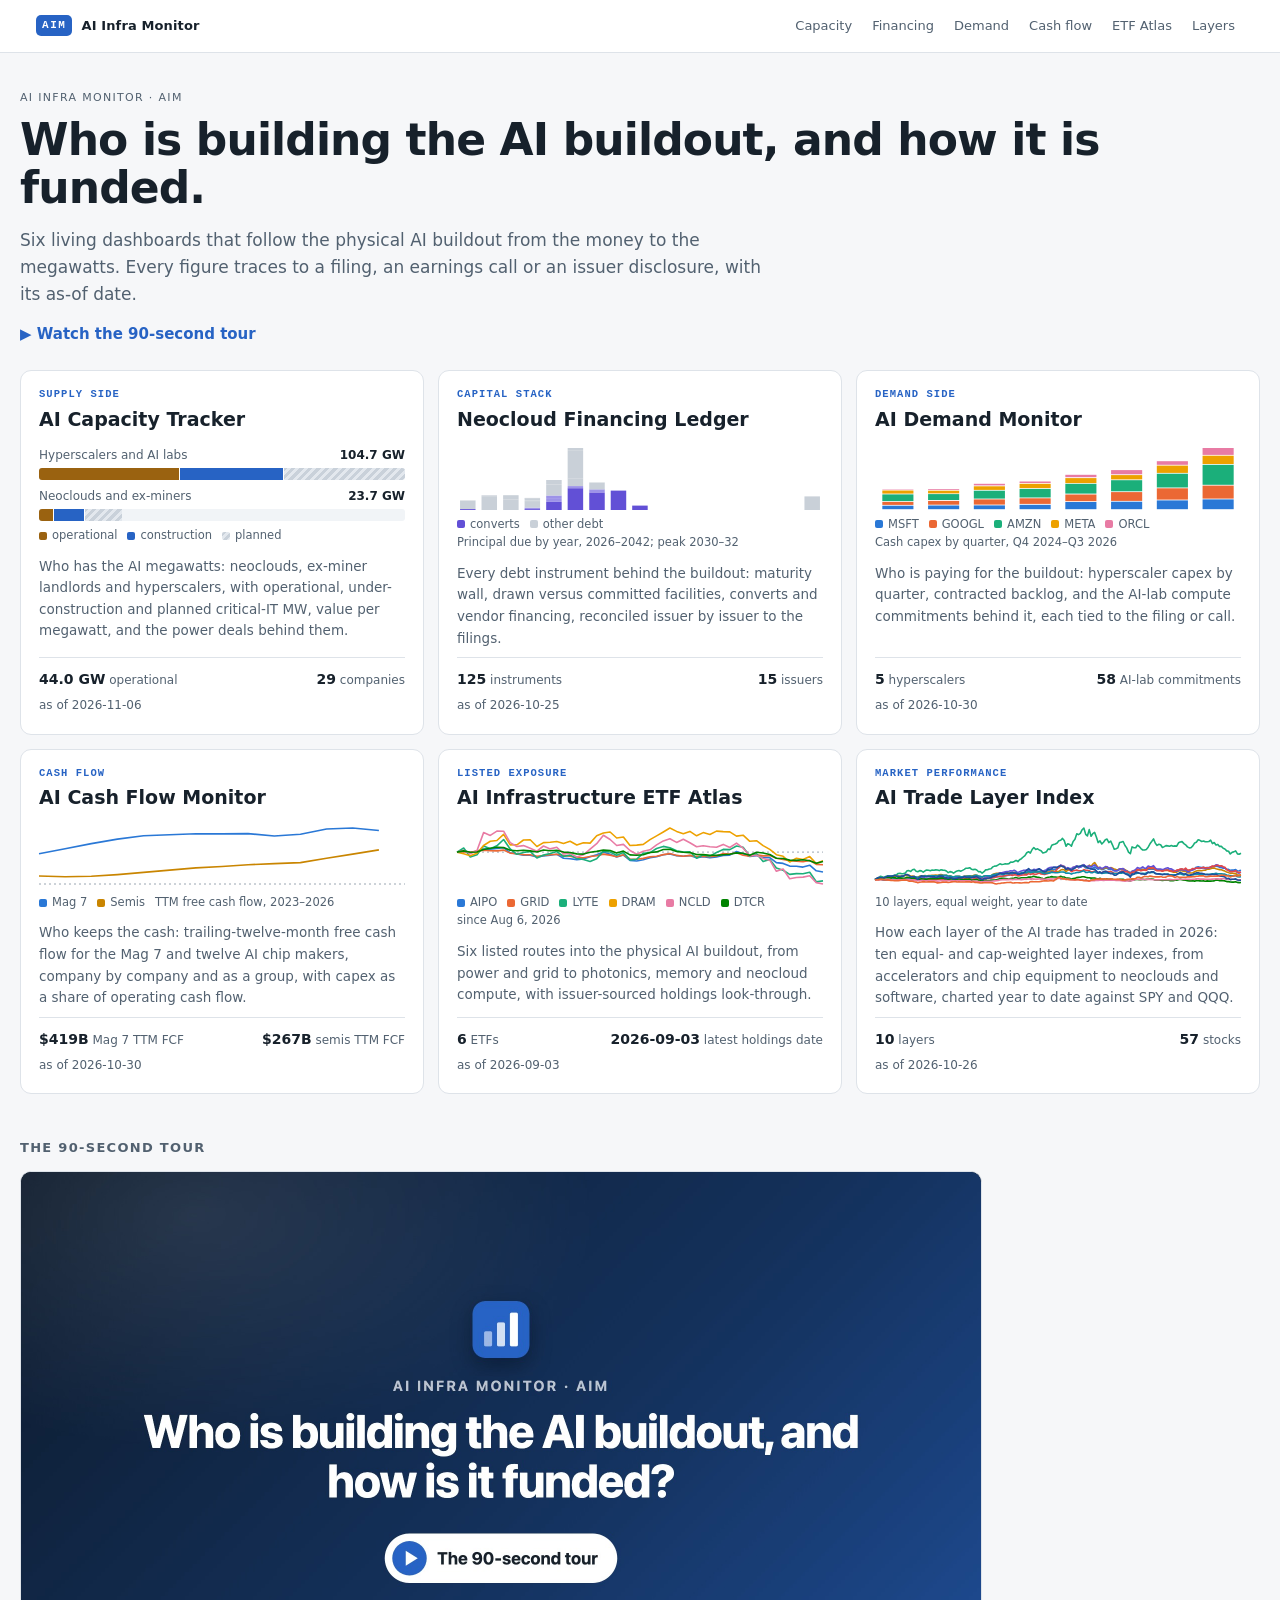
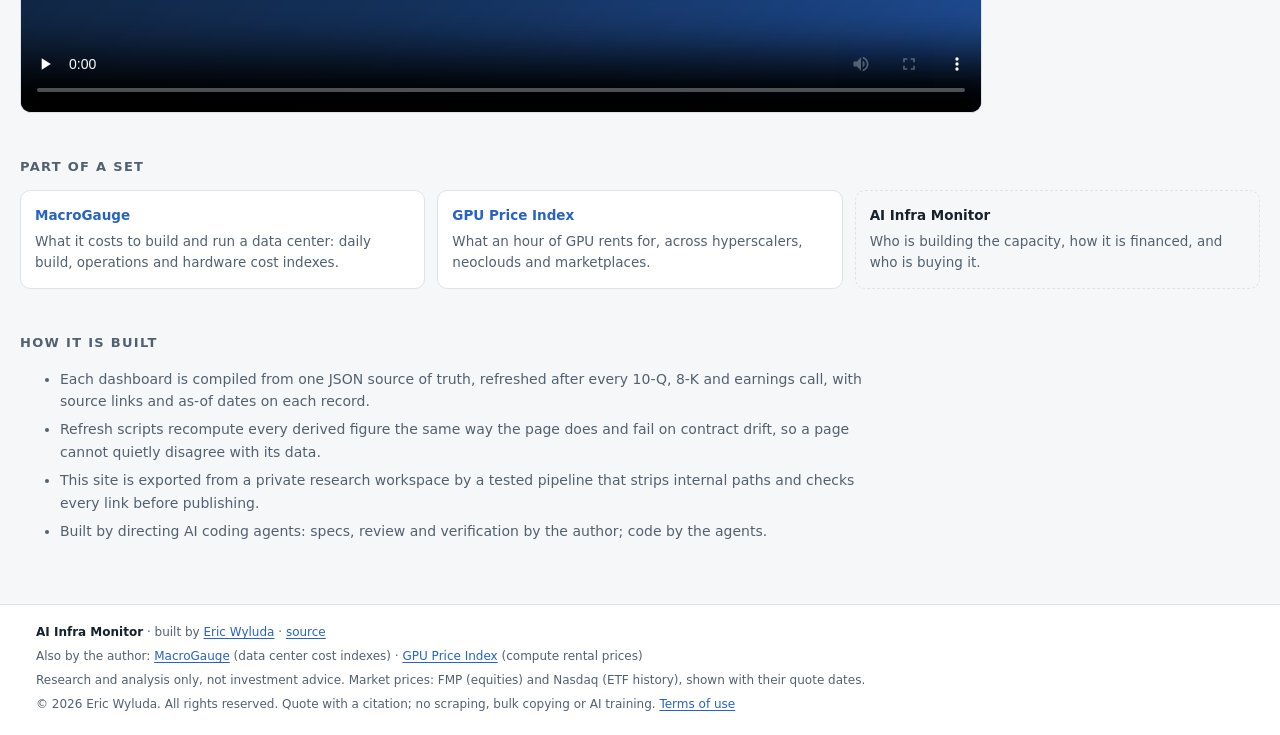
==== commit ae59cac6: "Export: MacroGauge publish 2026-11-11T13:49:16Z (scheduled)" ====
--- a/site/index.html
+++ b/site/index.html
@@ -15,7 +15,7 @@
 <p class="aim-lede">Six living dashboards that follow the physical AI buildout from the money to the megawatts. Every
 figure traces to a filing, an earnings call or an issuer disclosure, with its as-of date.</p>
 <p class="aim-tour-link"><a href="#tour">▶ Watch the 90-second tour</a></p>
-<div class="aim-grid"><a class="aim-card" href="neocloud-capacity-tracker.html"><span class="aim-card-tag">Supply side</span><h2>AI Capacity Tracker</h2><div class="aim-preview" aria-hidden="true"><div class="aim-hbar"><span>Hyperscalers and AI labs</span><b>104.7 GW</b><div class="aim-hbar-track"><i class="aim-seg-op" style="width:38.33%"></i><i class="aim-seg-con" style="width:28.41%"></i><i class="aim-seg-plan" style="width:33.26%"></i></div></div><div class="aim-hbar"><span>Neoclouds and ex-miners</span><b>23.7 GW</b><div class="aim-hbar-track"><i class="aim-seg-op" style="width:3.74%"></i><i class="aim-seg-con" style="width:8.56%"></i><i class="aim-seg-plan" style="width:10.35%"></i></div></div><div class="aim-preview-cap"><span class="aim-key"><i style="background:#9A6210"></i>operational</span><span class="aim-key"><i style="background:#2763C4"></i>construction</span><span class="aim-key"><i style="background:repeating-linear-gradient(135deg,#C9D1DA 0 3px,#E3E8EE 3px 6px)"></i>planned</span></div></div><p>Who has the AI megawatts: neoclouds, ex-miner landlords and hyperscalers, with operational, under-construction and planned critical-IT MW, value per megawatt, and the power deals behind them.</p><div class="aim-stat"><span><b>44.0 GW</b> operational</span><span><b>29</b> companies</span><span class="aim-asof">as of 2026-11-06</span></div></a><a class="aim-card" href="neocloud-financing-ledger.html"><span class="aim-card-tag">Capital stack</span><h2>Neocloud Financing Ledger</h2><div class="aim-preview" aria-hidden="true"><svg class="aim-preview-plot" viewBox="0 0 300 64" preserveAspectRatio="none"><rect x="2.5" y="63.1" width="12.7" height="0.9" fill="#6250d6"/><rect x="2.5" y="54.5" width="12.7" height="8.5" fill="#c9d0d8"/><rect x="2.5" y="54.4" width="12.7" height="0.1" fill="#c9d0d8"/><rect x="20.1" y="50.8" width="12.7" height="13.2" fill="#c9d0d8"/><rect x="20.1" y="49.4" width="12.7" height="1.4" fill="#c9d0d8"/><rect x="20.1" y="49.2" width="12.7" height="0.2" fill="#c9d0d8"/><rect x="37.8" y="53.3" width="12.7" height="10.7" fill="#c9d0d8"/><rect x="37.8" y="49.2" width="12.7" height="4.1" fill="#c9d0d8"/><rect x="37.8" y="49.2" width="12.7" height="0" fill="#c9d0d8"/><rect x="55.4" y="63.1" width="12.7" height="0.9" fill="#6250d6"/><rect x="55.4" y="61.6" width="12.7" height="1.5" fill="#9d93e8"/><rect x="55.4" y="55.1" width="12.7" height="6.5" fill="#c9d0d8"/><rect x="55.4" y="54.8" width="12.7" height="0.4" fill="#c9d0d8"/><rect x="55.4" y="52.2" width="12.7" height="2.5" fill="#c9d0d8"/><rect x="55.4" y="51.9" width="12.7" height="0.4" fill="#c9d0d8"/><rect x="73.1" y="55.9" width="12.7" height="8.1" fill="#6250d6"/><rect x="73.1" y="52.9" width="12.7" height="3" fill="#9d93e8"/><rect x="73.1" y="49.5" width="12.7" height="3.4" fill="#9d93e8"/><rect x="73.1" y="38.6" width="12.7" height="10.9" fill="#c9d0d8"/><rect x="73.1" y="34" width="12.7" height="4.6" fill="#c9d0d8"/><rect x="90.7" y="42.2" width="12.7" height="21.8" fill="#6250d6"/><rect x="90.7" y="40.3" width="12.7" height="1.9" fill="#9d93e8"/><rect x="90.7" y="40.1" width="12.7" height="0.2" fill="#9d93e8"/><rect x="90.7" y="32.5" width="12.7" height="7.5" fill="#c9d0d8"/><rect x="90.7" y="4.8" width="12.7" height="27.8" fill="#c9d0d8"/><rect x="90.7" y="2" width="12.7" height="2.8" fill="#c9d0d8"/><rect x="108.4" y="46.4" width="12.7" height="17.6" fill="#6250d6"/><rect x="108.4" y="43.3" width="12.7" height="3" fill="#9d93e8"/><rect x="108.4" y="36.6" width="12.7" height="6.8" fill="#c9d0d8"/><rect x="108.4" y="36.4" width="12.7" height="0.2" fill="#c9d0d8"/><rect x="126" y="44.6" width="12.7" height="19.4" fill="#6250d6"/><rect x="143.6" y="59.6" width="12.7" height="4.4" fill="#6250d6"/><rect x="161.3" y="64" width="12.7" height="0" fill="#c9d0d8"/><rect x="284.8" y="50.4" width="12.7" height="13.6" fill="#c9d0d8"/></svg><div class="aim-preview-cap"><span class="aim-key"><i style="background:#6250d6"></i>converts</span><span class="aim-key"><i style="background:#c9d0d8"></i>other debt</span><span>Principal due by year, 2026–2042; peak 2030–32</span></div></div><p>Every debt instrument behind the buildout: maturity wall, drawn versus committed facilities, converts and vendor financing, reconciled issuer by issuer to the filings.</p><div class="aim-stat"><span><b>125</b> instruments</span><span><b>15</b> issuers</span><span class="aim-asof">as of 2026-10-25</span></div></a><a class="aim-card" href="ai-demand-monitor.html"><span class="aim-card-tag">Demand side</span><h2>AI Demand Monitor</h2><div class="aim-preview" aria-hidden="true"><svg class="aim-preview-plot" viewBox="0 0 300 64" preserveAspectRatio="none"><rect x="6" y="59.7" width="25.5" height="3.5" fill="#2a78d6"/><rect x="6" y="55.9" width="25.5" height="3" fill="#eb6834"/><rect x="6" y="48.4" width="25.5" height="6.7" fill="#1baf7a"/><rect x="6" y="44.5" width="25.5" height="3.1" fill="#eda100"/><rect x="6" y="43.5" width="25.5" height="0.4" fill="#e87ba4"/><rect x="43.5" y="59.5" width="25.5" height="3.7" fill="#2a78d6"/><rect x="43.5" y="54.9" width="25.5" height="3.8" fill="#eb6834"/><rect x="43.5" y="48.1" width="25.5" height="5.9" fill="#1baf7a"/><rect x="43.5" y="44.7" width="25.5" height="2.7" fill="#eda100"/><rect x="43.5" y="43.1" width="25.5" height="0.8" fill="#e87ba4"/><rect x="81" y="59.4" width="25.5" height="3.8" fill="#2a78d6"/><rect x="81" y="53.4" width="25.5" height="5.2" fill="#eb6834"/><rect x="81" y="44.7" width="25.5" height="7.9" fill="#1baf7a"/><rect x="81" y="40.3" width="25.5" height="3.6" fill="#eda100"/><rect x="81" y="37.8" width="25.5" height="1.6" fill="#e87ba4"/><rect x="118.5" y="58.8" width="25.5" height="4.4" fill="#2a78d6"/><rect x="118.5" y="52.3" width="25.5" height="5.6" fill="#eb6834"/><rect x="118.5" y="42.9" width="25.5" height="8.6" fill="#1baf7a"/><rect x="118.5" y="37.8" width="25.5" height="4.3" fill="#eda100"/><rect x="118.5" y="35.5" width="25.5" height="1.5" fill="#e87ba4"/><rect x="156" y="56" width="25.5" height="7.2" fill="#2a78d6"/><rect x="156" y="48.5" width="25.5" height="6.7" fill="#eb6834"/><rect x="156" y="37.8" width="25.5" height="9.8" fill="#1baf7a"/><rect x="156" y="32.1" width="25.5" height="5" fill="#eda100"/><rect x="156" y="28.8" width="25.5" height="2.4" fill="#e87ba4"/><rect x="193.5" y="55.7" width="25.5" height="7.5" fill="#2a78d6"/><rect x="193.5" y="46.1" width="25.5" height="8.8" fill="#eb6834"/><rect x="193.5" y="34.2" width="25.5" height="11.1" fill="#1baf7a"/><rect x="193.5" y="29.1" width="25.5" height="4.3" fill="#eda100"/><rect x="193.5" y="24.1" width="25.5" height="4.2" fill="#e87ba4"/><rect x="231" y="54.4" width="25.5" height="8.8" fill="#2a78d6"/><rect x="231" y="42.3" width="25.5" height="11.3" fill="#eb6834"/><rect x="231" y="27.7" width="25.5" height="13.8" fill="#1baf7a"/><rect x="231" y="19.6" width="25.5" height="7.3" fill="#eda100"/><rect x="231" y="15.2" width="25.5" height="3.6" fill="#e87ba4"/><rect x="268.5" y="53.4" width="25.5" height="9.8" fill="#2a78d6"/><rect x="268.5" y="39.6" width="25.5" height="13" fill="#eb6834"/><rect x="268.5" y="18.8" width="25.5" height="20" fill="#1baf7a"/><rect x="268.5" y="9.7" width="25.5" height="8.3" fill="#eda100"/><rect x="268.5" y="2" width="25.5" height="6.9" fill="#e87ba4"/></svg><div class="aim-preview-cap"><span class="aim-key"><i style="background:#2a78d6"></i>MSFT</span><span class="aim-key"><i style="background:#eb6834"></i>GOOGL</span><span class="aim-key"><i style="background:#1baf7a"></i>AMZN</span><span class="aim-key"><i style="background:#eda100"></i>META</span><span class="aim-key"><i style="background:#e87ba4"></i>ORCL</span><span>Cash capex by quarter, Q4 2024–Q3 2026</span></div></div><p>Who is paying for the buildout: hyperscaler capex by quarter, contracted backlog, and the AI-lab compute commitments behind it, each tied to the filing or call.</p><div class="aim-stat"><span><b>5</b> hyperscalers</span><span><b>58</b> AI-lab commitments</span><span class="aim-asof">as of 2026-10-30</span></div></a><a class="aim-card" href="ai-cash-flow-monitor.html"><span class="aim-card-tag">Cash flow</span><h2>AI Cash Flow Monitor</h2><div class="aim-preview" aria-hidden="true"><svg class="aim-preview-plot" viewBox="0 0 300 64" preserveAspectRatio="none"><line x1="0" x2="300" y1="60" y2="60" stroke="#9AA6B2" stroke-dasharray="2 3" vector-effect="non-scaling-stroke"/><path d="M0,29.8 L21.4,24.8 L42.9,19.6 L64.3,15.1 L85.7,11.8 L107.1,10.7 L128.6,9.8 L150,9.9 L171.4,9.6 L192.9,12 L214.3,10.2 L235.7,5 L257.1,4 L278.6,6.5" fill="none" stroke="#2a78d6" stroke-width="1.6" stroke-linejoin="round" vector-effect="non-scaling-stroke"/><path d="M0,52 L21.4,52.7 L42.9,52.3 L64.3,50.6 L85.7,48.4 L107.1,46.1 L128.6,43.9 L150,42.5 L171.4,40.7 L192.9,39.6 L214.3,38.6 L235.7,34.2 L257.1,30.1 L278.6,25.9" fill="none" stroke="#c98500" stroke-width="1.6" stroke-linejoin="round" vector-effect="non-scaling-stroke"/></svg><div class="aim-preview-cap"><span class="aim-key"><i style="background:#2a78d6"></i>Mag 7</span><span class="aim-key"><i style="background:#c98500"></i>Semis</span><span>TTM free cash flow, 2023–2026</span></div></div><p>Who keeps the cash: trailing-twelve-month free cash flow for the Mag 7 and twelve AI chip makers, company by company and as a group, with capex as a share of operating cash flow.</p><div class="aim-stat"><span><b>$419B</b> Mag 7 TTM FCF</span><span><b>$267B</b> semis TTM FCF</span><span class="aim-asof">as of 2026-10-30</span></div></a><a class="aim-card" href="ai-infrastructure-etf-atlas.html"><span class="aim-card-tag">Listed exposure</span><h2>AI Infrastructure ETF Atlas</h2><div class="aim-preview" aria-hidden="true"><svg class="aim-preview-plot" viewBox="0 0 300 64" preserveAspectRatio="none"><line x1="0" x2="300" y1="28.1" y2="28.1" stroke="#9AA6B2" stroke-dasharray="2 3" vector-effect="non-scaling-stroke"/><path d="M0,28.1 L5.5,27.1 L10.9,28.7 L16.4,26.9 L21.8,25 L27.3,25.3 L32.7,24.4 L38.2,23.7 L43.6,28.8 L49.1,30 L54.5,31.1 L60,31.3 L65.5,33 L70.9,32 L76.4,31.3 L81.8,30.3 L87.3,34.3 L92.7,34.8 L98.2,35.6 L103.6,34.9 L109.1,32.8 L114.5,30.8 L120,28 L125.5,30.3 L130.9,33 L136.4,31.1 L141.8,36.4 L147.3,37 L152.7,35.8 L158.2,33.8 L163.6,32.7 L169.1,30.8 L174.5,30 L180,31.6 L185.5,32.3 L190.9,31.6 L196.4,33.8 L201.8,32.6 L207.3,33.8 L212.7,32.9 L218.2,31.5 L223.6,31.1 L229.1,27.5 L234.5,29.8 L240,32.4 L245.5,31.6 L250.9,33.5 L256.4,33.6 L261.8,38.6 L267.3,39.4 L272.7,42.1 L278.2,42.2 L283.6,43.1 L289.1,41.2 L294.5,46.8 L300,48" fill="none" stroke="#2a78d6" stroke-width="1.6" stroke-linejoin="round" vector-effect="non-scaling-stroke"/><path d="M0,28.1 L5.5,27.7 L10.9,28.4 L16.4,27.1 L21.8,26.3 L27.3,26.7 L32.7,26.9 L38.2,26.1 L43.6,29.1 L49.1,29.7 L54.5,30.6 L60,30.7 L65.5,32.2 L70.9,31.5 L76.4,30.7 L81.8,30.3 L87.3,31.6 L92.7,32.1 L98.2,33.7 L103.6,33.7 L109.1,32.5 L114.5,31.8 L120,30.1 L125.5,31.1 L130.9,32.7 L136.4,30.8 L141.8,35 L147.3,35.2 L152.7,34.4 L158.2,32.9 L163.6,32.2 L169.1,30.6 L174.5,29.6 L180,31.4 L185.5,32.2 L190.9,31.4 L196.4,32.6 L201.8,32.1 L207.3,32.8 L212.7,31.9 L218.2,29.6 L223.6,30 L229.1,28.8 L234.5,31.3 L240,32.2 L245.5,30.7 L250.9,31.9 L256.4,31.6 L261.8,34.2 L267.3,35.5 L272.7,36.8 L278.2,37.3 L283.6,37.8 L289.1,36.4 L294.5,40.4 L300,40.7" fill="none" stroke="#eb6834" stroke-width="1.6" stroke-linejoin="round" vector-effect="non-scaling-stroke"/><path d="M0,28.1 L5.5,24 L10.9,33 L16.4,30.8 L21.8,21.9 L27.3,24.8 L32.7,21.8 L38.2,15.5 L43.6,25 L49.1,30.3 L54.5,28.5 L60,27.4 L65.5,34 L70.9,31.1 L76.4,29.5 L81.8,27.5 L87.3,32.5 L92.7,31.1 L98.2,34.5 L103.6,35.5 L109.1,37.5 L114.5,34.8 L120,27.1 L125.5,28 L130.9,31.3 L136.4,28.6 L141.8,35.9 L147.3,35.2 L152.7,29.2 L158.2,28.6 L163.6,24.5 L169.1,22.4 L174.5,23.8 L180,26.8 L185.5,28.1 L190.9,27.7 L196.4,34.2 L201.8,30.9 L207.3,32.1 L212.7,28.5 L218.2,25.4 L223.6,25.6 L229.1,22 L234.5,23.2 L240,32.1 L245.5,29.8 L250.9,37.6 L256.4,35.6 L261.8,44.1 L267.3,46.3 L272.7,50.4 L278.2,49.6 L283.6,49.8 L289.1,48.2 L294.5,57.8 L300,56.9" fill="none" stroke="#1baf7a" stroke-width="1.6" stroke-linejoin="round" vector-effect="non-scaling-stroke"/><path d="M0,28.1 L5.5,29.8 L10.9,31.8 L16.4,29.2 L21.8,21.5 L27.3,17.3 L32.7,16.5 L38.2,10.4 L43.6,20.9 L49.1,20.8 L54.5,16 L60,15.8 L65.5,22.5 L70.9,18.6 L76.4,18.3 L81.8,17.5 L87.3,19.4 L92.7,17.3 L98.2,21 L103.6,18.7 L109.1,19.1 L114.5,11.8 L120,9 L125.5,8 L130.9,14 L136.4,13 L141.8,21.5 L147.3,21.1 L152.7,20.4 L158.2,15.6 L163.6,11.9 L169.1,8 L174.5,4 L180,7.4 L185.5,9.7 L190.9,7.4 L196.4,11.8 L201.8,8.6 L207.3,10.5 L212.7,7.1 L218.2,7.6 L223.6,7.9 L229.1,12.1 L234.5,11.2 L240,17.3 L245.5,16.7 L250.9,21.6 L256.4,25.4 L261.8,30.7 L267.3,32.3 L272.7,38 L278.2,34.3 L283.6,35.5 L289.1,32.6 L294.5,39.5 L300,36.8" fill="none" stroke="#eda100" stroke-width="1.6" stroke-linejoin="round" vector-effect="non-scaling-stroke"/><path d="M0,28.1 L5.5,26.4 L10.9,29.8 L16.4,26.5 L21.8,8.6 L27.3,11.4 L32.7,7.1 L38.2,7.2 L43.6,18.6 L49.1,22.5 L54.5,21.6 L60,24.3 L65.5,27.2 L70.9,22 L76.4,24.9 L81.8,23.3 L87.3,29.9 L92.7,29.4 L98.2,33 L103.6,30.8 L109.1,25.1 L114.5,19.7 L120,11.3 L125.5,15.5 L130.9,21.5 L136.4,20.4 L141.8,26.5 L147.3,30.2 L152.7,27.3 L158.2,25.8 L163.6,20.9 L169.1,16.9 L174.5,14.8 L180,18.4 L185.5,15.3 L190.9,18.7 L196.4,22.8 L201.8,21.7 L207.3,22.8 L212.7,23.2 L218.2,20.4 L223.6,23.5 L229.1,19.1 L234.5,24.2 L240,31.8 L245.5,31.2 L250.9,34.4 L256.4,36.2 L261.8,47.3 L267.3,45 L272.7,54.7 L278.2,53.5 L283.6,53.1 L289.1,51.8 L294.5,58.6 L300,60" fill="none" stroke="#e87ba4" stroke-width="1.6" stroke-linejoin="round" vector-effect="non-scaling-stroke"/><path d="M0,28.1 L5.5,26.9 L10.9,28.2 L16.4,28 L21.8,25.5 L27.3,24.2 L32.7,23.2 L38.2,23.6 L43.6,26.3 L49.1,26.8 L54.5,26.3 L60,26.9 L65.5,28 L70.9,26 L76.4,26.8 L81.8,26.2 L87.3,28.1 L92.7,28.5 L98.2,29.9 L103.6,30.1 L109.1,28.3 L114.5,27.4 L120,26.1 L125.5,26.5 L130.9,29.1 L136.4,27.1 L141.8,30.9 L147.3,31.2 L152.7,30.7 L158.2,28.5 L163.6,27.9 L169.1,25.5 L174.5,25.2 L180,27.5 L185.5,28.2 L190.9,28.6 L196.4,30.5 L201.8,30.6 L207.3,31.2 L212.7,31.4 L218.2,30.7 L223.6,30.2 L229.1,28.9 L234.5,29.2 L240,31.2 L245.5,28.2 L250.9,29 L256.4,30.5 L261.8,34.3 L267.3,34.5 L272.7,36.1 L278.2,36.4 L283.6,35.7 L289.1,36.8 L294.5,39.2 L300,37.4" fill="none" stroke="#008300" stroke-width="1.6" stroke-linejoin="round" vector-effect="non-scaling-stroke"/></svg><div class="aim-preview-cap"><span class="aim-key"><i style="background:#2a78d6"></i>AIPO</span><span class="aim-key"><i style="background:#eb6834"></i>GRID</span><span class="aim-key"><i style="background:#1baf7a"></i>LYTE</span><span class="aim-key"><i style="background:#eda100"></i>DRAM</span><span class="aim-key"><i style="background:#e87ba4"></i>NCLD</span><span class="aim-key"><i style="background:#008300"></i>DTCR</span><span>since Aug 6, 2026</span></div></div><p>Six listed routes into the physical AI buildout, from power and grid to photonics, memory and neocloud compute, with issuer-sourced holdings look-through.</p><div class="aim-stat"><span><b>6</b> ETFs</span><span><b>2026-09-03</b> latest holdings date</span><span class="aim-asof">as of 2026-09-03</span></div></a><a class="aim-card" href="ai-trade-layer-index.html"><span class="aim-card-tag">Market performance</span><h2>AI Trade Layer Index</h2><div class="aim-preview" aria-hidden="true"><svg class="aim-preview-plot" viewBox="0 0 300 64" preserveAspectRatio="none"><line x1="0" x2="300" y1="55.6" y2="55.6" stroke="#9AA6B2" stroke-dasharray="2 3" vector-effect="non-scaling-stroke"/><path d="M0,55.6 L1.5,55.2 L2.9,55.2 L4.4,55.2 L5.9,55.4 L7.3,55.6 L8.8,55.6 L10.2,55.5 L11.7,55.4 L13.2,55.6 L14.6,55.4 L16.1,55.3 L17.6,55.6 L19,55.2 L20.5,55.1 L22,55.1 L23.4,55.2 L24.9,55 L26.3,55 L27.8,55.1 L29.3,55.4 L30.7,55.3 L32.2,55.6 L33.7,56.2 L35.1,56.2 L36.6,55.2 L38,54.9 L39.5,55 L41,54.9 L42.4,55.2 L43.9,55.2 L45.4,55.2 L46.8,55.2 L48.3,55.2 L49.8,55.1 L51.2,55.2 L52.7,54.9 L54.1,54.7 L55.6,55.1 L57.1,55.2 L58.5,55.3 L60,55.7 L61.5,55.4 L62.9,55.5 L64.4,55.4 L65.9,55 L67.3,54.9 L68.8,54.9 L70.2,55.3 L71.7,55.5 L73.2,55.2 L74.6,55.1 L76.1,55.2 L77.6,55.1 L79,55.3 L80.5,55 L82,55 L83.4,54.3 L84.9,54.8 L86.3,55.1 L87.8,55.6 L89.3,54.7 L90.7,54.3 L92.2,54.3 L93.7,54.2 L95.1,54.1 L96.6,53.5 L98,53.3 L99.5,52.8 L101,52.6 L102.4,52.2 L103.9,52.1 L105.4,51.9 L106.8,51.6 L108.3,51.4 L109.8,51.3 L111.2,50.3 L112.7,50.1 L114.1,49 L115.6,49.4 L117.1,50.1 L118.5,49.9 L120,49.5 L121.5,49.4 L122.9,49.7 L124.4,49.4 L125.9,48 L127.3,48.8 L128.8,48 L130.2,48 L131.7,48.4 L133.2,47.9 L134.6,47.2 L136.1,48.1 L137.6,48.4 L139,48.3 L140.5,47.2 L142,46.6 L143.4,46.3 L144.9,45.5 L146.3,45.9 L147.8,45.2 L149.3,44.9 L150.7,43.6 L152.2,42 L153.7,41.9 L155.1,42.4 L156.6,44.9 L158,44.1 L159.5,44.8 L161,45.9 L162.4,44.5 L163.9,43.9 L165.4,42.4 L166.8,43.7 L168.3,43.1 L169.8,41.8 L171.2,42.3 L172.7,43.9 L174.1,44 L175.6,44.1 L177.1,44.8 L178.5,44 L180,43 L181.5,44.2 L182.9,45.3 L184.4,44.6 L185.9,45.6 L187.3,45.2 L188.8,44.3 L190.2,44.3 L191.7,45.5 L193.2,45.3 L194.6,45.7 L196.1,46.8 L197.6,47 L199,46.6 L200.5,45.5 L202,45.4 L203.4,45.6 L204.9,46.5 L206.3,46.9 L207.8,47.8 L209.3,48.8 L210.7,47.4 L212.2,47.2 L213.7,46.9 L215.1,45.3 L216.6,45.6 L218,45.4 L219.5,45.2 L221,45.8 L222.4,45.7 L223.9,45.3 L225.4,45.1 L226.8,45.1 L228.3,45.1 L229.8,46.1 L231.2,46.2 L232.7,45.9 L234.1,46.1 L235.6,46.7 L237.1,46.2 L238.5,46 L240,45.5 L241.5,46.5 L242.9,46.4 L244.4,46.7 L245.9,46.7 L247.3,46.6 L248.8,45.9 L250.2,45.4 L251.7,45.2 L253.2,45.8 L254.6,45.3 L256.1,46.6 L257.6,46.5 L259,46.2 L260.5,45.2 L262,44.7 L263.4,43.2 L264.9,42.9 L266.3,43.2 L267.8,43.5 L269.3,43.3 L270.7,43.9 L272.2,43.5 L273.7,43.6 L275.1,43.5 L276.6,42.8 L278,42.6 L279.5,42.1 L281,42.4 L282.4,43.4 L283.9,43.6 L285.4,44.2 L286.8,44 L288.3,45.3 L289.8,45.4 L291.2,46.4 L292.7,46 L294.1,46.1 L295.6,45.6 L297.1,47 L298.5,46.8 L300,46.2" fill="none" stroke="#2a78d6" stroke-width="1.6" stroke-linejoin="round" vector-effect="non-scaling-stroke"/><path d="M0,55.6 L1.5,54.8 L2.9,54.1 L4.4,53.5 L5.9,53.8 L7.3,54.1 L8.8,53.2 L10.2,53 L11.7,53 L13.2,53.1 L14.6,52.2 L16.1,51.9 L17.6,52.3 L19,52 L20.5,52.2 L22,52.2 L23.4,52.1 L24.9,51.5 L26.3,51.4 L27.8,51.1 L29.3,52.2 L30.7,52.1 L32.2,52.5 L33.7,53.4 L35.1,53.2 L36.6,52.1 L38,52 L39.5,52 L41,51.6 L42.4,52 L43.9,51.6 L45.4,51.5 L46.8,51.2 L48.3,51.2 L49.8,51.1 L51.2,51.2 L52.7,50.9 L54.1,50.5 L55.6,51.1 L57.1,51.2 L58.5,51.3 L60,52.2 L61.5,51.8 L62.9,52.4 L64.4,53.4 L65.9,52.6 L67.3,52.4 L68.8,52.3 L70.2,52.8 L71.7,52.7 L73.2,52.3 L74.6,52 L76.1,52.1 L77.6,51.7 L79,52 L80.5,51.6 L82,51.1 L83.4,51.3 L84.9,52.4 L86.3,52.5 L87.8,53.3 L89.3,52.3 L90.7,51.8 L92.2,52 L93.7,51.8 L95.1,51.7 L96.6,50.3 L98,49.8 L99.5,49.4 L101,49.4 L102.4,49.1 L103.9,49.4 L105.4,49.6 L106.8,48.9 L108.3,48.9 L109.8,49.1 L111.2,48.8 L112.7,49 L114.1,48.2 L115.6,48.7 L117.1,49.5 L118.5,49.5 L120,49.1 L121.5,49.3 L122.9,49.3 L124.4,48.6 L125.9,47.8 L127.3,48.6 L128.8,47.7 L130.2,47.7 L131.7,48.2 L133.2,47.8 L134.6,47.7 L136.1,48.4 L137.6,49.1 L139,49.3 L140.5,48.3 L142,48 L143.4,47.7 L144.9,46.9 L146.3,47.3 L147.8,47.5 L149.3,47.5 L150.7,47.4 L152.2,46.1 L153.7,45.6 L155.1,45.7 L156.6,47.6 L158,46.1 L159.5,45.8 L161,46.1 L162.4,43.5 L163.9,42.9 L165.4,42.1 L166.8,43.4 L168.3,42.9 L169.8,41.7 L171.2,40.8 L172.7,43.2 L174.1,43.1 L175.6,41.2 L177.1,42.5 L178.5,40.2 L180,38.5 L181.5,41.2 L182.9,43.6 L184.4,43.6 L185.9,45.2 L187.3,44.6 L188.8,43.6 L190.2,43.4 L191.7,44.5 L193.2,43.6 L194.6,44.1 L196.1,45 L197.6,45.6 L199,45.9 L200.5,44.7 L202,44.9 L203.4,44.8 L204.9,45.8 L206.3,46.7 L207.8,48.1 L209.3,49.6 L210.7,47.4 L212.2,47.3 L213.7,47 L215.1,45.7 L216.6,46.3 L218,46.4 L219.5,45.4 L221,46 L222.4,45.2 L223.9,44.3 L225.4,44.1 L226.8,44.7 L228.3,43.8 L229.8,45.2 L231.2,46.1 L232.7,46.1 L234.1,46.2 L235.6,46.6 L237.1,46.4 L238.5,46.4 L240,46.3 L241.5,47.3 L242.9,47.4 L244.4,48.1 L245.9,48.1 L247.3,48.1 L248.8,47.1 L250.2,46.4 L251.7,46.7 L253.2,47.5 L254.6,47.1 L256.1,48.8 L257.6,48.9 L259,49 L260.5,48.8 L262,47.8 L263.4,47 L264.9,46.5 L266.3,46.6 L267.8,46.7 L269.3,46.3 L270.7,46.2 L272.2,45.3 L273.7,45.2 L275.1,44.7 L276.6,44 L278,44.1 L279.5,44.8 L281,45.2 L282.4,45.6 L283.9,45.7 L285.4,46.4 L286.8,47.1 L288.3,48.1 L289.8,48.6 L291.2,49.4 L292.7,49.1 L294.1,49.6 L295.6,49.4 L297.1,51.1 L298.5,51.1 L300,50.7" fill="none" stroke="#c98500" stroke-width="1.6" stroke-linejoin="round" vector-effect="non-scaling-stroke"/><path d="M0,55.6 L1.5,54.4 L2.9,54.4 L4.4,52.2 L5.9,52.8 L7.3,53.6 L8.8,52.5 L10.2,51.9 L11.7,52 L13.2,52.2 L14.6,51.7 L16.1,51.3 L17.6,50.8 L19,49.5 L20.5,49.4 L22,49.7 L23.4,49.6 L24.9,48.9 L26.3,46.8 L27.8,46.6 L29.3,47.5 L30.7,45.8 L32.2,45.2 L33.7,47.3 L35.1,47.7 L36.6,46.6 L38,46.9 L39.5,48.2 L41,46.8 L42.4,46 L43.9,46.2 L45.4,46.7 L46.8,46.1 L48.3,46.3 L49.8,45.9 L51.2,46 L52.7,46.6 L54.1,45.8 L55.6,46.1 L57.1,46.3 L58.5,47 L60,48.6 L61.5,47.6 L62.9,48 L64.4,49.2 L65.9,47.8 L67.3,47.1 L68.8,46.6 L70.2,47.3 L71.7,46.4 L73.2,45.4 L74.6,44.2 L76.1,44.3 L77.6,43.7 L79,45.2 L80.5,45.6 L82,45.3 L83.4,46 L84.9,47.8 L86.3,47.6 L87.8,49.1 L89.3,47.7 L90.7,45.9 L92.2,45.8 L93.7,45 L95.1,44.8 L96.6,42.9 L98,42.1 L99.5,42 L101,40.9 L102.4,39.8 L103.9,40.5 L105.4,40.2 L106.8,39.8 L108.3,40 L109.8,39.6 L111.2,38.1 L112.7,38.2 L114.1,37.5 L115.6,36.4 L117.1,37.6 L118.5,35.7 L120,34.7 L121.5,33 L122.9,31.6 L124.4,28.7 L125.9,27.7 L127.3,29.1 L128.8,25.5 L130.2,23.5 L131.7,25.5 L133.2,24.8 L134.6,25.9 L136.1,26.7 L137.6,29 L139,28.5 L140.5,27.7 L142,24.9 L143.4,25.5 L144.9,21.3 L146.3,20.5 L147.8,20 L149.3,19 L150.7,16.8 L152.2,16.3 L153.7,14.4 L155.1,16.5 L156.6,22.2 L158,19.7 L159.5,20.5 L161,22.1 L162.4,17.5 L163.9,15.3 L165.4,9.7 L166.8,10.6 L168.3,9.4 L169.8,5.7 L171.2,4 L172.7,10.4 L174.1,12 L175.6,5.6 L177.1,12.2 L178.5,9.7 L180,8.4 L181.5,13.2 L182.9,18.6 L184.4,16.9 L185.9,20 L187.3,18.2 L188.8,15.7 L190.2,15.1 L191.7,18.6 L193.2,17 L194.6,20.8 L196.1,25.2 L197.6,24.8 L199,23.9 L200.5,18.5 L202,18.1 L203.4,17.5 L204.9,21.5 L206.3,23.9 L207.8,28.1 L209.3,29.7 L210.7,22.9 L212.2,23.8 L213.7,23.8 L215.1,21.1 L216.6,22.5 L218,24.6 L219.5,26 L221,26 L222.4,25.4 L223.9,23.2 L225.4,19.8 L226.8,17.5 L228.3,14.9 L229.8,19.2 L231.2,21.4 L232.7,20.3 L234.1,20.7 L235.6,23.5 L237.1,22.6 L238.5,21.6 L240,21.9 L241.5,22.2 L242.9,21.5 L244.4,22.2 L245.9,21.9 L247.3,22.2 L248.8,18.8 L250.2,18 L251.7,17.6 L253.2,19.6 L254.6,20.8 L256.1,22.9 L257.6,23.9 L259,23.7 L260.5,21.9 L262,19 L263.4,18.3 L264.9,15.8 L266.3,16.3 L267.8,17.5 L269.3,17 L270.7,17.8 L272.2,17.7 L273.7,17.5 L275.1,16.2 L276.6,19.6 L278,18.5 L279.5,21 L281,20.4 L282.4,22.4 L283.9,22.4 L285.4,24.3 L286.8,25 L288.3,26.9 L289.8,27.3 L291.2,30 L292.7,28.3 L294.1,27.9 L295.6,26.9 L297.1,29.9 L298.5,30.3 L300,29.3" fill="none" stroke="#1baf7a" stroke-width="1.6" stroke-linejoin="round" vector-effect="non-scaling-stroke"/><path d="M0,55.6 L1.5,55.1 L2.9,55.6 L4.4,55.3 L5.9,55.2 L7.3,56.1 L8.8,55.8 L10.2,55.6 L11.7,55 L13.2,55.6 L14.6,55.3 L16.1,55.4 L17.6,55.1 L19,55.4 L20.5,55.3 L22,55.6 L23.4,55.6 L24.9,55 L26.3,54.7 L27.8,54.9 L29.3,55.2 L30.7,54.9 L32.2,54.8 L33.7,55.6 L35.1,55.5 L36.6,54.2 L38,53.2 L39.5,53.2 L41,53.9 L42.4,54.4 L43.9,54.2 L45.4,54.1 L46.8,53.9 L48.3,53.5 L49.8,53.4 L51.2,53.4 L52.7,53.4 L54.1,52.9 L55.6,53.6 L57.1,53.5 L58.5,52.8 L60,54.1 L61.5,53.7 L62.9,53.8 L64.4,54.5 L65.9,53.6 L67.3,53.5 L68.8,53.3 L70.2,53.9 L71.7,53.7 L73.2,53.3 L74.6,53.5 L76.1,53.1 L77.6,52.4 L79,53.4 L80.5,52.9 L82,52.6 L83.4,52.5 L84.9,53.9 L86.3,53.8 L87.8,54.9 L89.3,54 L90.7,53.5 L92.2,52.6 L93.7,52.9 L95.1,52.4 L96.6,51.2 L98,51.2 L99.5,50.2 L101,49.5 L102.4,48.9 L103.9,48.8 L105.4,48.3 L106.8,47.9 L108.3,47.5 L109.8,47.2 L111.2,46.8 L112.7,47 L114.1,46.3 L115.6,47.3 L117.1,48.6 L118.5,47.8 L120,47.1 L121.5,46.4 L122.9,46.4 L124.4,45.8 L125.9,46.1 L127.3,47.4 L128.8,47.1 L130.2,45.4 L131.7,45.8 L133.2,45.3 L134.6,45.1 L136.1,46 L137.6,47.3 L139,46.5 L140.5,45.6 L142,44.2 L143.4,43.6 L144.9,43.2 L146.3,43.4 L147.8,43.4 L149.3,43.2 L150.7,43.2 L152.2,40.9 L153.7,41.7 L155.1,42.4 L156.6,44.5 L158,43.6 L159.5,44.6 L161,44.6 L162.4,43.2 L163.9,42.9 L165.4,41.7 L166.8,43.4 L168.3,43.2 L169.8,42.3 L171.2,40.5 L172.7,42.5 L174.1,42.3 L175.6,41.8 L177.1,43.1 L178.5,41.9 L180,40.9 L181.5,42.5 L182.9,44.3 L184.4,43.2 L185.9,44.7 L187.3,43.8 L188.8,42.6 L190.2,42.7 L191.7,44.2 L193.2,43.9 L194.6,45.1 L196.1,46.6 L197.6,46.8 L199,46.3 L200.5,44.9 L202,44.8 L203.4,44.6 L204.9,46.3 L206.3,47.1 L207.8,48.5 L209.3,49.8 L210.7,47.4 L212.2,46.6 L213.7,45.5 L215.1,43.6 L216.6,44.2 L218,44 L219.5,42.8 L221,44.3 L222.4,44.1 L223.9,42.1 L225.4,42.7 L226.8,42.8 L228.3,41.7 L229.8,44.1 L231.2,45.1 L232.7,45 L234.1,45 L235.6,45.8 L237.1,45 L238.5,44.2 L240,43.8 L241.5,44.9 L242.9,44.8 L244.4,46 L245.9,46.9 L247.3,47.2 L248.8,46.3 L250.2,45.8 L251.7,45.6 L253.2,46.4 L254.6,45.8 L256.1,47.9 L257.6,47.6 L259,46.4 L260.5,45.9 L262,45.2 L263.4,44.1 L264.9,43.8 L266.3,44.2 L267.8,44.2 L269.3,43.7 L270.7,44.7 L272.2,44.2 L273.7,44.2 L275.1,42.9 L276.6,42.2 L278,42.2 L279.5,40.8 L281,41 L282.4,42.5 L283.9,41.8 L285.4,43.6 L286.8,43.8 L288.3,45.8 L289.8,46.3 L291.2,47.5 L292.7,47.2 L294.1,47.3 L295.6,46.6 L297.1,48.8 L298.5,49.1 L300,48.3" fill="none" stroke="#6250d6" stroke-width="1.6" stroke-linejoin="round" vector-effect="non-scaling-stroke"/><path d="M0,55.6 L1.5,55.2 L2.9,55.6 L4.4,55.3 L5.9,55.6 L7.3,56 L8.8,55.8 L10.2,55.6 L11.7,55.5 L13.2,55.8 L14.6,55.5 L16.1,55.3 L17.6,55.8 L19,55.6 L20.5,55.7 L22,55.7 L23.4,55.7 L24.9,55.3 L26.3,55.2 L27.8,55.5 L29.3,55.9 L30.7,55.7 L32.2,55.9 L33.7,55.6 L35.1,55.7 L36.6,54.8 L38,54.8 L39.5,55 L41,55.2 L42.4,55.9 L43.9,55.5 L45.4,55.6 L46.8,55.6 L48.3,55.3 L49.8,55.1 L51.2,55.3 L52.7,55.1 L54.1,54.7 L55.6,55.2 L57.1,54.6 L58.5,54.4 L60,55 L61.5,54.6 L62.9,54.8 L64.4,55.3 L65.9,54.8 L67.3,54.9 L68.8,54.9 L70.2,55 L71.7,55 L73.2,54.7 L74.6,54.7 L76.1,55 L77.6,54.5 L79,55.7 L80.5,55 L82,54.2 L83.4,53.6 L84.9,54.6 L86.3,54.7 L87.8,55.6 L89.3,54.9 L90.7,54.7 L92.2,54.3 L93.7,54.5 L95.1,54.3 L96.6,53.6 L98,53.6 L99.5,53 L101,52.5 L102.4,52.3 L103.9,52.4 L105.4,51.9 L106.8,51.6 L108.3,51.2 L109.8,51 L111.2,51 L112.7,51.4 L114.1,50.8 L115.6,50.9 L117.1,51.9 L118.5,51.8 L120,51.1 L121.5,51 L122.9,50.8 L124.4,50.9 L125.9,49.6 L127.3,50.4 L128.8,49.7 L130.2,49.9 L131.7,50.4 L133.2,49.8 L134.6,49.1 L136.1,49.9 L137.6,50.2 L139,50.5 L140.5,49.9 L142,49.5 L143.4,48.1 L144.9,47.8 L146.3,47.9 L147.8,47.5 L149.3,44.9 L150.7,43.7 L152.2,41.6 L153.7,42.2 L155.1,42.8 L156.6,45.3 L158,44.8 L159.5,45.9 L161,47.7 L162.4,46.7 L163.9,46.4 L165.4,45.9 L166.8,46.8 L168.3,46.9 L169.8,46.8 L171.2,45.6 L172.7,46.2 L174.1,46.3 L175.6,46.8 L177.1,47.9 L178.5,47.9 L180,47 L181.5,47.6 L182.9,48.8 L184.4,48.3 L185.9,48.7 L187.3,47.9 L188.8,47.4 L190.2,47.6 L191.7,48 L193.2,47.4 L194.6,48.2 L196.1,49.5 L197.6,49.3 L199,49.4 L200.5,48.2 L202,47.1 L203.4,47 L204.9,47.9 L206.3,47.8 L207.8,48.3 L209.3,49.6 L210.7,48.2 L212.2,48.3 L213.7,47.6 L215.1,45.6 L216.6,46 L218,46.8 L219.5,46.2 L221,46.3 L222.4,46.5 L223.9,44.2 L225.4,43.7 L226.8,43.9 L228.3,44 L229.8,45.7 L231.2,46.7 L232.7,46.8 L234.1,46.8 L235.6,47.3 L237.1,46.4 L238.5,46.2 L240,46 L241.5,46.9 L242.9,46.9 L244.4,47.5 L245.9,47.1 L247.3,46.1 L248.8,45.9 L250.2,45 L251.7,44.9 L253.2,45.8 L254.6,44.1 L256.1,46 L257.6,46.1 L259,45.4 L260.5,44.5 L262,44.7 L263.4,44 L264.9,44.1 L266.3,44 L267.8,43.8 L269.3,43.3 L270.7,43.9 L272.2,43.8 L273.7,43.7 L275.1,43 L276.6,42 L278,42.4 L279.5,41.5 L281,41.3 L282.4,42 L283.9,41.8 L285.4,42.8 L286.8,43.2 L288.3,45.5 L289.8,46.4 L291.2,47.6 L292.7,47.5 L294.1,47.5 L295.6,46.7 L297.1,48.3 L298.5,48.4 L300,48.3" fill="none" stroke="#e34948" stroke-width="1.6" stroke-linejoin="round" vector-effect="non-scaling-stroke"/><path d="M0,55.6 L1.5,55 L2.9,55 L4.4,54.9 L5.9,55.4 L7.3,55.7 L8.8,55.5 L10.2,55.3 L11.7,55.2 L13.2,55.3 L14.6,55.1 L16.1,54.6 L17.6,54.8 L19,54.5 L20.5,54.5 L22,54.6 L23.4,54.6 L24.9,54.3 L26.3,54.1 L27.8,53.5 L29.3,53.7 L30.7,53.2 L32.2,52.9 L33.7,53.1 L35.1,53.4 L36.6,52.7 L38,52.4 L39.5,52.4 L41,51.7 L42.4,52.1 L43.9,52.1 L45.4,51.9 L46.8,51.9 L48.3,51.8 L49.8,51.8 L51.2,52 L52.7,51.3 L54.1,51.3 L55.6,51.3 L57.1,51.4 L58.5,51.2 L60,52.2 L61.5,52.1 L62.9,52.4 L64.4,53 L65.9,52.3 L67.3,52.2 L68.8,52.2 L70.2,52.6 L71.7,52.7 L73.2,52.3 L74.6,52.3 L76.1,52.1 L77.6,52 L79,52.4 L80.5,52 L82,51.4 L83.4,51.2 L84.9,52.1 L86.3,52.3 L87.8,52.9 L89.3,52.1 L90.7,51.7 L92.2,51.8 L93.7,51.9 L95.1,51.7 L96.6,50.7 L98,50.3 L99.5,50.1 L101,49.8 L102.4,49.7 L103.9,50.2 L105.4,50.4 L106.8,49.8 L108.3,49.6 L109.8,49.6 L111.2,49.2 L112.7,48.9 L114.1,48.9 L115.6,49.1 L117.1,49.6 L118.5,49.8 L120,48.9 L121.5,48.6 L122.9,48.6 L124.4,48.2 L125.9,47.5 L127.3,48.4 L128.8,48.3 L130.2,47.7 L131.7,48 L133.2,47.9 L134.6,47.6 L136.1,48.3 L137.6,49.2 L139,49.6 L140.5,49.3 L142,49.1 L143.4,48.9 L144.9,48.1 L146.3,48.5 L147.8,48.8 L149.3,48.7 L150.7,48.5 L152.2,48 L153.7,48 L155.1,48.1 L156.6,49.2 L158,49.1 L159.5,49.2 L161,50.1 L162.4,49.3 L163.9,49 L165.4,48.4 L166.8,48.5 L168.3,48 L169.8,47.3 L171.2,46.8 L172.7,48.4 L174.1,48.4 L175.6,47.8 L177.1,48.8 L178.5,48.6 L180,47.7 L181.5,48.7 L182.9,49.3 L184.4,48.7 L185.9,49.4 L187.3,49.2 L188.8,48.9 L190.2,48.8 L191.7,49.3 L193.2,49.2 L194.6,49.2 L196.1,49.6 L197.6,49.5 L199,49.5 L200.5,48.9 L202,49.2 L203.4,48.8 L204.9,49.3 L206.3,49.6 L207.8,50.4 L209.3,51.9 L210.7,50.9 L212.2,50.2 L213.7,49.6 L215.1,49.3 L216.6,49.2 L218,49.4 L219.5,49.4 L221,49.5 L222.4,48.9 L223.9,48.7 L225.4,48.6 L226.8,48.4 L228.3,48.2 L229.8,49.3 L231.2,49.8 L232.7,50.1 L234.1,50 L235.6,50.3 L237.1,50.4 L238.5,50 L240,50 L241.5,50.7 L242.9,50.7 L244.4,50.9 L245.9,50.8 L247.3,50.6 L248.8,50.2 L250.2,49.8 L251.7,50.4 L253.2,50.9 L254.6,50.2 L256.1,51.4 L257.6,51.5 L259,51.2 L260.5,51 L262,50.5 L263.4,50.2 L264.9,50 L266.3,50.1 L267.8,50.1 L269.3,49.9 L270.7,50.5 L272.2,50.2 L273.7,50.4 L275.1,50 L276.6,49.7 L278,49.7 L279.5,49.3 L281,49.7 L282.4,49.9 L283.9,49.8 L285.4,50.1 L286.8,50.1 L288.3,51 L289.8,51.4 L291.2,51.8 L292.7,51.8 L294.1,52 L295.6,51.5 L297.1,52.8 L298.5,53 L300,52.7" fill="none" stroke="#0e8fa8" stroke-width="1.6" stroke-linejoin="round" vector-effect="non-scaling-stroke"/><path d="M0,55.6 L1.5,54.7 L2.9,54.5 L4.4,54.4 L5.9,54.8 L7.3,54.8 L8.8,53.9 L10.2,53.8 L11.7,53.8 L13.2,54.1 L14.6,53.3 L16.1,53.6 L17.6,54.2 L19,53.9 L20.5,53.9 L22,54.1 L23.4,54.4 L24.9,53.9 L26.3,53.3 L27.8,53.6 L29.3,54.1 L30.7,54.4 L32.2,54 L33.7,55.2 L35.1,56 L36.6,55.3 L38,54.9 L39.5,55 L41,55.1 L42.4,55.3 L43.9,54.8 L45.4,54.5 L46.8,54.6 L48.3,54.6 L49.8,54.8 L51.2,54.8 L52.7,54.4 L54.1,54.1 L55.6,54.1 L57.1,54.6 L58.5,54.7 L60,55.2 L61.5,54.9 L62.9,55 L64.4,55.8 L65.9,55.2 L67.3,55.1 L68.8,55.3 L70.2,55.4 L71.7,55.5 L73.2,55.4 L74.6,55.2 L76.1,55.2 L77.6,55.1 L79,56.2 L80.5,56 L82,55.8 L83.4,55.6 L84.9,56.2 L86.3,56.2 L87.8,56.9 L89.3,56.5 L90.7,56.5 L92.2,56.5 L93.7,56.5 L95.1,56.5 L96.6,56.1 L98,56.1 L99.5,55.8 L101,55.4 L102.4,54.5 L103.9,54.4 L105.4,54.3 L106.8,54.5 L108.3,54.8 L109.8,55.2 L111.2,54.6 L112.7,54.3 L114.1,54.1 L115.6,53.5 L117.1,54.2 L118.5,54.2 L120,53.7 L121.5,53.8 L122.9,53.7 L124.4,53.7 L125.9,53.1 L127.3,53.1 L128.8,52.8 L130.2,52.2 L131.7,52.9 L133.2,53.3 L134.6,53.4 L136.1,54.1 L137.6,54.6 L139,54.8 L140.5,53.8 L142,53.2 L143.4,53 L144.9,52.6 L146.3,53 L147.8,53 L149.3,53.3 L150.7,53 L152.2,52.3 L153.7,53 L155.1,53 L156.6,54.1 L158,54 L159.5,54.3 L161,55.2 L162.4,54.5 L163.9,54.4 L165.4,53.6 L166.8,53.4 L168.3,53.3 L169.8,52.7 L171.2,52.7 L172.7,53.3 L174.1,53.6 L175.6,53.7 L177.1,54.1 L178.5,54 L180,54 L181.5,54.5 L182.9,54.9 L184.4,54.3 L185.9,55.1 L187.3,55.2 L188.8,54.8 L190.2,55 L191.7,55.3 L193.2,55.2 L194.6,55.2 L196.1,56.1 L197.6,56.1 L199,56 L200.5,55.3 L202,55.2 L203.4,55.3 L204.9,56 L206.3,56 L207.8,56.6 L209.3,57 L210.7,55.9 L212.2,56 L213.7,55.5 L215.1,55.5 L216.6,55.6 L218,55.6 L219.5,55.3 L221,55.7 L222.4,55.4 L223.9,55.2 L225.4,55 L226.8,55.1 L228.3,55.3 L229.8,56.2 L231.2,55.9 L232.7,56.3 L234.1,56.3 L235.6,56.5 L237.1,56.1 L238.5,56.2 L240,56.1 L241.5,56.6 L242.9,56.5 L244.4,56.6 L245.9,56.3 L247.3,56.3 L248.8,55.8 L250.2,55.3 L251.7,55.8 L253.2,56.3 L254.6,56.3 L256.1,56.8 L257.6,56.9 L259,56.9 L260.5,56.7 L262,57.1 L263.4,56.8 L264.9,56.8 L266.3,56.9 L267.8,57 L269.3,56.9 L270.7,57.2 L272.2,56.9 L273.7,57.1 L275.1,57.1 L276.6,57 L278,56.9 L279.5,56 L281,56.1 L282.4,56.7 L283.9,56.4 L285.4,56.8 L286.8,56.9 L288.3,57.6 L289.8,57.6 L291.2,58 L292.7,58.1 L294.1,58.1 L295.6,57.8 L297.1,58.4 L298.5,58.6 L300,58.5" fill="none" stroke="#008300" stroke-width="1.6" stroke-linejoin="round" vector-effect="non-scaling-stroke"/><path d="M0,55.6 L1.5,55.7 L2.9,55.6 L4.4,55.5 L5.9,55.5 L7.3,55.5 L8.8,55.3 L10.2,55.3 L11.7,55.4 L13.2,55.7 L14.6,55.7 L16.1,55.7 L17.6,56 L19,56.1 L20.5,55.8 L22,55.7 L23.4,55.5 L24.9,55.5 L26.3,55.5 L27.8,55.6 L29.3,55.8 L30.7,55.8 L32.2,56.1 L33.7,56.4 L35.1,56.7 L36.6,56.8 L38,56.5 L39.5,56.5 L41,56.7 L42.4,56.8 L43.9,56.8 L45.4,57 L46.8,56.8 L48.3,56.8 L49.8,56.8 L51.2,57.1 L52.7,57 L54.1,56.8 L55.6,56.8 L57.1,56.9 L58.5,56.8 L60,56.8 L61.5,56.7 L62.9,56.6 L64.4,56.8 L65.9,56.7 L67.3,56.7 L68.8,56.5 L70.2,56.7 L71.7,56.9 L73.2,56.8 L74.6,56.8 L76.1,56.9 L77.6,56.9 L79,57.2 L80.5,57 L82,57.3 L83.4,57.3 L84.9,57.6 L86.3,57.9 L87.8,57.9 L89.3,57.4 L90.7,57.3 L92.2,57.3 L93.7,57.3 L95.1,57.3 L96.6,57 L98,56.9 L99.5,56.8 L101,56.4 L102.4,56 L103.9,55.8 L105.4,55.6 L106.8,55.5 L108.3,55.6 L109.8,55.6 L111.2,55.3 L112.7,55.6 L114.1,55.4 L115.6,55.4 L117.1,55.5 L118.5,55.5 L120,55.6 L121.5,55.4 L122.9,55.3 L124.4,55.2 L125.9,55 L127.3,54.9 L128.8,54.9 L130.2,55.1 L131.7,55.3 L133.2,55.1 L134.6,55 L136.1,55 L137.6,55.1 L139,55.3 L140.5,55.2 L142,55.1 L143.4,55.1 L144.9,55.1 L146.3,55 L147.8,54.7 L149.3,54.4 L150.7,54.3 L152.2,54.6 L153.7,54.8 L155.1,54.6 L156.6,55.2 L158,55.3 L159.5,55.4 L161,55.7 L162.4,55.9 L163.9,55.9 L165.4,55.5 L166.8,55.6 L168.3,56 L169.8,55.8 L171.2,56.3 L172.7,56.4 L174.1,56.6 L175.6,56.9 L177.1,56.8 L178.5,56.6 L180,56.6 L181.5,56.3 L182.9,56.4 L184.4,56.3 L185.9,56.2 L187.3,56.4 L188.8,56.2 L190.2,56.1 L191.7,56.3 L193.2,56.3 L194.6,56 L196.1,56.3 L197.6,56.4 L199,56.4 L200.5,56.4 L202,56.6 L203.4,57 L204.9,57.2 L206.3,57 L207.8,56.9 L209.3,57 L210.7,56.6 L212.2,56 L213.7,55.3 L215.1,55.3 L216.6,55.4 L218,55.4 L219.5,55.4 L221,55.2 L222.4,55.4 L223.9,55.5 L225.4,55.3 L226.8,55.5 L228.3,55.7 L229.8,55.9 L231.2,55.8 L232.7,55.9 L234.1,55.8 L235.6,55.8 L237.1,55.7 L238.5,55.6 L240,55.6 L241.5,55.4 L242.9,55.6 L244.4,55.8 L245.9,55.7 L247.3,55.3 L248.8,55.3 L250.2,55.3 L251.7,55.3 L253.2,55.4 L254.6,55.3 L256.1,55.3 L257.6,55.4 L259,55.5 L260.5,55.2 L262,55.3 L263.4,54.9 L264.9,54.9 L266.3,55.1 L267.8,55.1 L269.3,55.1 L270.7,55.4 L272.2,55.2 L273.7,55.2 L275.1,55.2 L276.6,55.1 L278,55 L279.5,54.8 L281,54.9 L282.4,55.1 L283.9,54.9 L285.4,54.8 L286.8,54.6 L288.3,55.1 L289.8,55 L291.2,55.3 L292.7,55.2 L294.1,55.2 L295.6,55.3 L297.1,55.8 L298.5,55.8 L300,55.8" fill="none" stroke="#e87ba4" stroke-width="1.6" stroke-linejoin="round" vector-effect="non-scaling-stroke"/><path d="M0,55.6 L1.5,54.3 L2.9,53.4 L4.4,53.5 L5.9,54.1 L7.3,53.6 L8.8,53.1 L10.2,52.1 L11.7,52 L13.2,52.1 L14.6,52.1 L16.1,51.2 L17.6,52.1 L19,52.2 L20.5,52.5 L22,51.9 L23.4,52.2 L24.9,50.6 L26.3,50.6 L27.8,51.4 L29.3,52.8 L30.7,52.8 L32.2,52.3 L33.7,54 L35.1,55.5 L36.6,53.4 L38,51.9 L39.5,52.2 L41,52.5 L42.4,52.7 L43.9,52.3 L45.4,52.8 L46.8,52.8 L48.3,52.5 L49.8,53.5 L51.2,53.1 L52.7,52 L54.1,52.1 L55.6,52.2 L57.1,53.6 L58.5,53.7 L60,54.5 L61.5,53.4 L62.9,53.9 L64.4,55 L65.9,54.5 L67.3,54.4 L68.8,53.4 L70.2,53.8 L71.7,53.6 L73.2,52.5 L74.6,53.1 L76.1,53.3 L77.6,53.2 L79,53.6 L80.5,53.1 L82,53.1 L83.4,52.6 L84.9,53.9 L86.3,54.7 L87.8,55.9 L89.3,54.8 L90.7,54.7 L92.2,54.3 L93.7,54 L95.1,53.5 L96.6,52.5 L98,52.1 L99.5,51.5 L101,50.6 L102.4,49.4 L103.9,49.5 L105.4,49.7 L106.8,49.2 L108.3,49.1 L109.8,49.6 L111.2,48.8 L112.7,48.6 L114.1,49.2 L115.6,49.2 L117.1,50.2 L118.5,50.1 L120,49.6 L121.5,49.2 L122.9,48 L124.4,46.4 L125.9,44.5 L127.3,46 L128.8,46.3 L130.2,46.3 L131.7,46.7 L133.2,45.7 L134.6,44.7 L136.1,46.1 L137.6,47.3 L139,47.9 L140.5,47.3 L142,45.1 L143.4,45.3 L144.9,44.7 L146.3,43.4 L147.8,43.2 L149.3,43.6 L150.7,42.2 L152.2,41.8 L153.7,42.6 L155.1,43 L156.6,45.5 L158,44.5 L159.5,45 L161,46.3 L162.4,45 L163.9,44 L165.4,42.5 L166.8,42.2 L168.3,42.1 L169.8,41.1 L171.2,41.9 L172.7,42.3 L174.1,43.8 L175.6,44.5 L177.1,44.9 L178.5,45.2 L180,45.1 L181.5,47 L182.9,48.8 L184.4,47.8 L185.9,49.2 L187.3,47.6 L188.8,47.4 L190.2,47.8 L191.7,49 L193.2,49.7 L194.6,49.6 L196.1,51.2 L197.6,51.2 L199,49.9 L200.5,48.3 L202,48.1 L203.4,47.9 L204.9,49.8 L206.3,50.4 L207.8,51.2 L209.3,53.2 L210.7,49.8 L212.2,50.2 L213.7,48.4 L215.1,48.2 L216.6,49.1 L218,49.9 L219.5,49.8 L221,50.5 L222.4,50 L223.9,47.9 L225.4,48.5 L226.8,47.8 L228.3,47.7 L229.8,49.6 L231.2,49.9 L232.7,49.7 L234.1,50.3 L235.6,50.8 L237.1,49.9 L238.5,50.5 L240,50.2 L241.5,51.4 L242.9,51.3 L244.4,51.8 L245.9,51.4 L247.3,50.3 L248.8,49.6 L250.2,48.4 L251.7,49.2 L253.2,50.1 L254.6,49.8 L256.1,50.8 L257.6,51.5 L259,50.7 L260.5,50.3 L262,49.4 L263.4,48.9 L264.9,48.7 L266.3,49.3 L267.8,49.2 L269.3,49.7 L270.7,50.5 L272.2,50.5 L273.7,50.8 L275.1,50.8 L276.6,50.3 L278,50.7 L279.5,50.3 L281,51.2 L282.4,52.1 L283.9,52.1 L285.4,52.5 L286.8,52.9 L288.3,54.7 L289.8,54.2 L291.2,55.6 L292.7,55.3 L294.1,55.3 L295.6,54.9 L297.1,56 L298.5,56.3 L300,56.2" fill="none" stroke="#1e4f9c" stroke-width="1.6" stroke-linejoin="round" vector-effect="non-scaling-stroke"/><path d="M0,55.6 L1.5,56 L2.9,55.7 L4.4,55.4 L5.9,55.2 L7.3,55.8 L8.8,56 L10.2,55.9 L11.7,56.1 L13.2,56.4 L14.6,56.5 L16.1,56.6 L17.6,56.8 L19,56.8 L20.5,56.4 L22,56.3 L23.4,56.1 L24.9,56.1 L26.3,56.2 L27.8,57.1 L29.3,57.2 L30.7,57.2 L32.2,57.7 L33.7,58.1 L35.1,58.7 L36.6,58.3 L38,58 L39.5,57.6 L41,57.9 L42.4,58 L43.9,57.8 L45.4,57.9 L46.8,57.9 L48.3,57.9 L49.8,58.2 L51.2,58.9 L52.7,58.8 L54.1,58.5 L55.6,58.1 L57.1,58.2 L58.5,58.1 L60,58.5 L61.5,58.3 L62.9,57.9 L64.4,57.7 L65.9,57.6 L67.3,58 L68.8,57.9 L70.2,58 L71.7,58 L73.2,58 L74.6,57.8 L76.1,57.9 L77.6,57.9 L79,58.2 L80.5,57.8 L82,58.4 L83.4,58.5 L84.9,58.6 L86.3,59 L87.8,58.9 L89.3,58.7 L90.7,58.7 L92.2,58.7 L93.7,58.7 L95.1,58.7 L96.6,58.9 L98,59.6 L99.5,60 L101,59.5 L102.4,59.5 L103.9,59 L105.4,58.9 L106.8,58.7 L108.3,58.5 L109.8,58.5 L111.2,58.2 L112.7,59 L114.1,58.9 L115.6,58.7 L117.1,58.8 L118.5,58.9 L120,59 L121.5,58.7 L122.9,58.5 L124.4,58.6 L125.9,58.8 L127.3,57.7 L128.8,57.6 L130.2,57.7 L131.7,57.7 L133.2,57.8 L134.6,57.7 L136.1,57.4 L137.6,57 L139,56.8 L140.5,56.9 L142,57 L143.4,56.8 L144.9,56.8 L146.3,57 L147.8,55.7 L149.3,54.6 L150.7,53.2 L152.2,53.9 L153.7,54.9 L155.1,54.8 L156.6,55.4 L158,55.4 L159.5,55.7 L161,55.7 L162.4,55.7 L163.9,55.9 L165.4,55.6 L166.8,55.8 L168.3,56.1 L169.8,56.2 L171.2,56.6 L172.7,56.5 L174.1,56.8 L175.6,57.1 L177.1,56.2 L178.5,55.9 L180,55.7 L181.5,55.1 L182.9,55.1 L184.4,55.1 L185.9,54.9 L187.3,55 L188.8,54.9 L190.2,55.3 L191.7,55 L193.2,54.9 L194.6,55.1 L196.1,55.2 L197.6,55.4 L199,55.1 L200.5,55.5 L202,55.9 L203.4,56.1 L204.9,55.9 L206.3,55.4 L207.8,55.4 L209.3,55 L210.7,54.9 L212.2,54.9 L213.7,54.4 L215.1,53.2 L216.6,53.3 L218,54 L219.5,53.1 L221,52.5 L222.4,52.5 L223.9,52.7 L225.4,52.1 L226.8,52.4 L228.3,52.8 L229.8,52.9 L231.2,52.7 L232.7,52.9 L234.1,52.6 L235.6,53.1 L237.1,53.2 L238.5,53.1 L240,52.1 L241.5,52 L242.9,51.9 L244.4,52.5 L245.9,53.6 L247.3,52.6 L248.8,53.1 L250.2,53.4 L251.7,53.3 L253.2,53.3 L254.6,53.4 L256.1,52.8 L257.6,52.9 L259,52.9 L260.5,52.6 L262,52.8 L263.4,52.3 L264.9,52.1 L266.3,51.8 L267.8,51.9 L269.3,51.9 L270.7,52.7 L272.2,52.7 L273.7,52.4 L275.1,52.1 L276.6,52.2 L278,52.2 L279.5,52.1 L281,52.1 L282.4,51.8 L283.9,51 L285.4,51.2 L286.8,51.4 L288.3,52 L289.8,51.8 L291.2,52.9 L292.7,52.3 L294.1,52.1 L295.6,51.5 L297.1,52 L298.5,51.6 L300,51.2" fill="none" stroke="#eb6834" stroke-width="1.6" stroke-linejoin="round" vector-effect="non-scaling-stroke"/></svg><div class="aim-preview-cap"><span>10 layers, equal weight, year to date</span></div></div><p>How each layer of the AI trade has traded in 2026: ten equal- and cap-weighted layer indexes, from accelerators and chip equipment to neoclouds and software, charted year to date against SPY and QQQ.</p><div class="aim-stat"><span><b>10</b> layers</span><span><b>57</b> stocks</span><span class="aim-asof">as of 2026-10-26</span></div></a></div>
+<div class="aim-grid"><a class="aim-card" href="neocloud-capacity-tracker.html"><span class="aim-card-tag">Supply side</span><h2>AI Capacity Tracker</h2><div class="aim-preview" aria-hidden="true"><div class="aim-hbar"><span>Hyperscalers and AI labs</span><b>104.7 GW</b><div class="aim-hbar-track"><i class="aim-seg-op" style="width:38.33%"></i><i class="aim-seg-con" style="width:28.41%"></i><i class="aim-seg-plan" style="width:33.26%"></i></div></div><div class="aim-hbar"><span>Neoclouds and ex-miners</span><b>23.7 GW</b><div class="aim-hbar-track"><i class="aim-seg-op" style="width:3.74%"></i><i class="aim-seg-con" style="width:8.56%"></i><i class="aim-seg-plan" style="width:10.35%"></i></div></div><div class="aim-preview-cap"><span class="aim-key"><i style="background:#9A6210"></i>operational</span><span class="aim-key"><i style="background:#2763C4"></i>construction</span><span class="aim-key"><i style="background:repeating-linear-gradient(135deg,#C9D1DA 0 3px,#E3E8EE 3px 6px)"></i>planned</span></div></div><p>Who has the AI megawatts: neoclouds, ex-miner landlords and hyperscalers, with operational, under-construction and planned critical-IT MW, value per megawatt, and the power deals behind them.</p><div class="aim-stat"><span><b>44.0 GW</b> operational</span><span><b>29</b> companies</span><span class="aim-asof">as of 2026-11-06</span></div></a><a class="aim-card" href="neocloud-financing-ledger.html"><span class="aim-card-tag">Capital stack</span><h2>Neocloud Financing Ledger</h2><div class="aim-preview" aria-hidden="true"><svg class="aim-preview-plot" viewBox="0 0 300 64" preserveAspectRatio="none"><rect x="2.5" y="63.1" width="12.7" height="0.9" fill="#6250d6"/><rect x="2.5" y="54.5" width="12.7" height="8.5" fill="#c9d0d8"/><rect x="2.5" y="54.4" width="12.7" height="0.1" fill="#c9d0d8"/><rect x="20.1" y="50.8" width="12.7" height="13.2" fill="#c9d0d8"/><rect x="20.1" y="49.4" width="12.7" height="1.4" fill="#c9d0d8"/><rect x="20.1" y="49.2" width="12.7" height="0.2" fill="#c9d0d8"/><rect x="37.8" y="53.3" width="12.7" height="10.7" fill="#c9d0d8"/><rect x="37.8" y="49.2" width="12.7" height="4.1" fill="#c9d0d8"/><rect x="37.8" y="49.2" width="12.7" height="0" fill="#c9d0d8"/><rect x="55.4" y="63.1" width="12.7" height="0.9" fill="#6250d6"/><rect x="55.4" y="61.6" width="12.7" height="1.5" fill="#9d93e8"/><rect x="55.4" y="55.1" width="12.7" height="6.5" fill="#c9d0d8"/><rect x="55.4" y="54.8" width="12.7" height="0.4" fill="#c9d0d8"/><rect x="55.4" y="52.2" width="12.7" height="2.5" fill="#c9d0d8"/><rect x="55.4" y="51.9" width="12.7" height="0.4" fill="#c9d0d8"/><rect x="73.1" y="55.9" width="12.7" height="8.1" fill="#6250d6"/><rect x="73.1" y="52.9" width="12.7" height="3" fill="#9d93e8"/><rect x="73.1" y="49.5" width="12.7" height="3.4" fill="#9d93e8"/><rect x="73.1" y="38.6" width="12.7" height="10.9" fill="#c9d0d8"/><rect x="73.1" y="34" width="12.7" height="4.6" fill="#c9d0d8"/><rect x="90.7" y="42.2" width="12.7" height="21.8" fill="#6250d6"/><rect x="90.7" y="40.1" width="12.7" height="2.1" fill="#9d93e8"/><rect x="90.7" y="32.5" width="12.7" height="7.5" fill="#c9d0d8"/><rect x="90.7" y="4.8" width="12.7" height="27.8" fill="#c9d0d8"/><rect x="90.7" y="2" width="12.7" height="2.8" fill="#c9d0d8"/><rect x="108.4" y="46.4" width="12.7" height="17.6" fill="#6250d6"/><rect x="108.4" y="43.3" width="12.7" height="3" fill="#9d93e8"/><rect x="108.4" y="36.6" width="12.7" height="6.8" fill="#c9d0d8"/><rect x="108.4" y="36.4" width="12.7" height="0.2" fill="#c9d0d8"/><rect x="126" y="44.6" width="12.7" height="19.4" fill="#6250d6"/><rect x="143.6" y="59.6" width="12.7" height="4.4" fill="#6250d6"/><rect x="161.3" y="64" width="12.7" height="0" fill="#c9d0d8"/><rect x="284.8" y="50.4" width="12.7" height="13.6" fill="#c9d0d8"/></svg><div class="aim-preview-cap"><span class="aim-key"><i style="background:#6250d6"></i>converts</span><span class="aim-key"><i style="background:#c9d0d8"></i>other debt</span><span>Principal due by year, 2026–2042; peak 2030–32</span></div></div><p>Every debt instrument behind the buildout: maturity wall, drawn versus committed facilities, converts and vendor financing, reconciled issuer by issuer to the filings.</p><div class="aim-stat"><span><b>125</b> instruments</span><span><b>15</b> issuers</span><span class="aim-asof">as of 2026-10-25</span></div></a><a class="aim-card" href="ai-demand-monitor.html"><span class="aim-card-tag">Demand side</span><h2>AI Demand Monitor</h2><div class="aim-preview" aria-hidden="true"><svg class="aim-preview-plot" viewBox="0 0 300 64" preserveAspectRatio="none"><rect x="6" y="59.7" width="25.5" height="3.5" fill="#2a78d6"/><rect x="6" y="55.9" width="25.5" height="3" fill="#eb6834"/><rect x="6" y="48.4" width="25.5" height="6.7" fill="#1baf7a"/><rect x="6" y="44.5" width="25.5" height="3.1" fill="#eda100"/><rect x="6" y="43.5" width="25.5" height="0.4" fill="#e87ba4"/><rect x="43.5" y="59.5" width="25.5" height="3.7" fill="#2a78d6"/><rect x="43.5" y="54.9" width="25.5" height="3.8" fill="#eb6834"/><rect x="43.5" y="48.1" width="25.5" height="5.9" fill="#1baf7a"/><rect x="43.5" y="44.7" width="25.5" height="2.7" fill="#eda100"/><rect x="43.5" y="43.1" width="25.5" height="0.8" fill="#e87ba4"/><rect x="81" y="59.4" width="25.5" height="3.8" fill="#2a78d6"/><rect x="81" y="53.4" width="25.5" height="5.2" fill="#eb6834"/><rect x="81" y="44.7" width="25.5" height="7.9" fill="#1baf7a"/><rect x="81" y="40.3" width="25.5" height="3.6" fill="#eda100"/><rect x="81" y="37.8" width="25.5" height="1.6" fill="#e87ba4"/><rect x="118.5" y="58.8" width="25.5" height="4.4" fill="#2a78d6"/><rect x="118.5" y="52.3" width="25.5" height="5.6" fill="#eb6834"/><rect x="118.5" y="42.9" width="25.5" height="8.6" fill="#1baf7a"/><rect x="118.5" y="37.8" width="25.5" height="4.3" fill="#eda100"/><rect x="118.5" y="35.5" width="25.5" height="1.5" fill="#e87ba4"/><rect x="156" y="56" width="25.5" height="7.2" fill="#2a78d6"/><rect x="156" y="48.5" width="25.5" height="6.7" fill="#eb6834"/><rect x="156" y="37.8" width="25.5" height="9.8" fill="#1baf7a"/><rect x="156" y="32.1" width="25.5" height="5" fill="#eda100"/><rect x="156" y="28.8" width="25.5" height="2.4" fill="#e87ba4"/><rect x="193.5" y="55.7" width="25.5" height="7.5" fill="#2a78d6"/><rect x="193.5" y="46.1" width="25.5" height="8.8" fill="#eb6834"/><rect x="193.5" y="34.2" width="25.5" height="11.1" fill="#1baf7a"/><rect x="193.5" y="29.1" width="25.5" height="4.3" fill="#eda100"/><rect x="193.5" y="24.1" width="25.5" height="4.2" fill="#e87ba4"/><rect x="231" y="54.4" width="25.5" height="8.8" fill="#2a78d6"/><rect x="231" y="42.3" width="25.5" height="11.3" fill="#eb6834"/><rect x="231" y="27.7" width="25.5" height="13.8" fill="#1baf7a"/><rect x="231" y="19.6" width="25.5" height="7.3" fill="#eda100"/><rect x="231" y="15.2" width="25.5" height="3.6" fill="#e87ba4"/><rect x="268.5" y="53.4" width="25.5" height="9.8" fill="#2a78d6"/><rect x="268.5" y="39.6" width="25.5" height="13" fill="#eb6834"/><rect x="268.5" y="18.8" width="25.5" height="20" fill="#1baf7a"/><rect x="268.5" y="9.7" width="25.5" height="8.3" fill="#eda100"/><rect x="268.5" y="2" width="25.5" height="6.9" fill="#e87ba4"/></svg><div class="aim-preview-cap"><span class="aim-key"><i style="background:#2a78d6"></i>MSFT</span><span class="aim-key"><i style="background:#eb6834"></i>GOOGL</span><span class="aim-key"><i style="background:#1baf7a"></i>AMZN</span><span class="aim-key"><i style="background:#eda100"></i>META</span><span class="aim-key"><i style="background:#e87ba4"></i>ORCL</span><span>Cash capex by quarter, Q4 2024–Q3 2026</span></div></div><p>Who is paying for the buildout: hyperscaler capex by quarter, contracted backlog, and the AI-lab compute commitments behind it, each tied to the filing or call.</p><div class="aim-stat"><span><b>5</b> hyperscalers</span><span><b>58</b> AI-lab commitments</span><span class="aim-asof">as of 2026-10-30</span></div></a><a class="aim-card" href="ai-cash-flow-monitor.html"><span class="aim-card-tag">Cash flow</span><h2>AI Cash Flow Monitor</h2><div class="aim-preview" aria-hidden="true"><svg class="aim-preview-plot" viewBox="0 0 300 64" preserveAspectRatio="none"><line x1="0" x2="300" y1="60" y2="60" stroke="#9AA6B2" stroke-dasharray="2 3" vector-effect="non-scaling-stroke"/><path d="M0,29.8 L21.4,24.8 L42.9,19.6 L64.3,15.1 L85.7,11.8 L107.1,10.7 L128.6,9.8 L150,9.9 L171.4,9.6 L192.9,12 L214.3,10.2 L235.7,5 L257.1,4 L278.6,6.5" fill="none" stroke="#2a78d6" stroke-width="1.6" stroke-linejoin="round" vector-effect="non-scaling-stroke"/><path d="M0,52 L21.4,52.7 L42.9,52.3 L64.3,50.6 L85.7,48.4 L107.1,46.1 L128.6,43.9 L150,42.5 L171.4,40.7 L192.9,39.6 L214.3,38.6 L235.7,34.2 L257.1,30.1 L278.6,25.9" fill="none" stroke="#c98500" stroke-width="1.6" stroke-linejoin="round" vector-effect="non-scaling-stroke"/></svg><div class="aim-preview-cap"><span class="aim-key"><i style="background:#2a78d6"></i>Mag 7</span><span class="aim-key"><i style="background:#c98500"></i>Semis</span><span>TTM free cash flow, 2023–2026</span></div></div><p>Who keeps the cash: trailing-twelve-month free cash flow for the Mag 7 and twelve AI chip makers, company by company and as a group, with capex as a share of operating cash flow.</p><div class="aim-stat"><span><b>$419B</b> Mag 7 TTM FCF</span><span><b>$267B</b> semis TTM FCF</span><span class="aim-asof">as of 2026-10-30</span></div></a><a class="aim-card" href="ai-infrastructure-etf-atlas.html"><span class="aim-card-tag">Listed exposure</span><h2>AI Infrastructure ETF Atlas</h2><div class="aim-preview" aria-hidden="true"><svg class="aim-preview-plot" viewBox="0 0 300 64" preserveAspectRatio="none"><line x1="0" x2="300" y1="28.1" y2="28.1" stroke="#9AA6B2" stroke-dasharray="2 3" vector-effect="non-scaling-stroke"/><path d="M0,28.1 L5.5,27.1 L10.9,28.7 L16.4,26.9 L21.8,25 L27.3,25.3 L32.7,24.4 L38.2,23.7 L43.6,28.8 L49.1,30 L54.5,31.1 L60,31.3 L65.5,33 L70.9,32 L76.4,31.3 L81.8,30.3 L87.3,34.3 L92.7,34.8 L98.2,35.6 L103.6,34.9 L109.1,32.8 L114.5,30.8 L120,28 L125.5,30.3 L130.9,33 L136.4,31.1 L141.8,36.4 L147.3,37 L152.7,35.8 L158.2,33.8 L163.6,32.7 L169.1,30.8 L174.5,30 L180,31.6 L185.5,32.3 L190.9,31.6 L196.4,33.8 L201.8,32.6 L207.3,33.8 L212.7,32.9 L218.2,31.5 L223.6,31.1 L229.1,27.5 L234.5,29.8 L240,32.4 L245.5,31.6 L250.9,33.5 L256.4,33.6 L261.8,38.6 L267.3,39.4 L272.7,42.1 L278.2,42.2 L283.6,43.1 L289.1,41.2 L294.5,46.8 L300,48" fill="none" stroke="#2a78d6" stroke-width="1.6" stroke-linejoin="round" vector-effect="non-scaling-stroke"/><path d="M0,28.1 L5.5,27.7 L10.9,28.4 L16.4,27.1 L21.8,26.3 L27.3,26.7 L32.7,26.9 L38.2,26.1 L43.6,29.1 L49.1,29.7 L54.5,30.6 L60,30.7 L65.5,32.2 L70.9,31.5 L76.4,30.7 L81.8,30.3 L87.3,31.6 L92.7,32.1 L98.2,33.7 L103.6,33.7 L109.1,32.5 L114.5,31.8 L120,30.1 L125.5,31.1 L130.9,32.7 L136.4,30.8 L141.8,35 L147.3,35.2 L152.7,34.4 L158.2,32.9 L163.6,32.2 L169.1,30.6 L174.5,29.6 L180,31.4 L185.5,32.2 L190.9,31.4 L196.4,32.6 L201.8,32.1 L207.3,32.8 L212.7,31.9 L218.2,29.6 L223.6,30 L229.1,28.8 L234.5,31.3 L240,32.2 L245.5,30.7 L250.9,31.9 L256.4,31.6 L261.8,34.2 L267.3,35.5 L272.7,36.8 L278.2,37.3 L283.6,37.8 L289.1,36.4 L294.5,40.4 L300,40.7" fill="none" stroke="#eb6834" stroke-width="1.6" stroke-linejoin="round" vector-effect="non-scaling-stroke"/><path d="M0,28.1 L5.5,24 L10.9,33 L16.4,30.8 L21.8,21.9 L27.3,24.8 L32.7,21.8 L38.2,15.5 L43.6,25 L49.1,30.3 L54.5,28.5 L60,27.4 L65.5,34 L70.9,31.1 L76.4,29.5 L81.8,27.5 L87.3,32.5 L92.7,31.1 L98.2,34.5 L103.6,35.5 L109.1,37.5 L114.5,34.8 L120,27.1 L125.5,28 L130.9,31.3 L136.4,28.6 L141.8,35.9 L147.3,35.2 L152.7,29.2 L158.2,28.6 L163.6,24.5 L169.1,22.4 L174.5,23.8 L180,26.8 L185.5,28.1 L190.9,27.7 L196.4,34.2 L201.8,30.9 L207.3,32.1 L212.7,28.5 L218.2,25.4 L223.6,25.6 L229.1,22 L234.5,23.2 L240,32.1 L245.5,29.8 L250.9,37.6 L256.4,35.6 L261.8,44.1 L267.3,46.3 L272.7,50.4 L278.2,49.6 L283.6,49.8 L289.1,48.2 L294.5,57.8 L300,56.9" fill="none" stroke="#1baf7a" stroke-width="1.6" stroke-linejoin="round" vector-effect="non-scaling-stroke"/><path d="M0,28.1 L5.5,29.8 L10.9,31.8 L16.4,29.2 L21.8,21.5 L27.3,17.3 L32.7,16.5 L38.2,10.4 L43.6,20.9 L49.1,20.8 L54.5,16 L60,15.8 L65.5,22.5 L70.9,18.6 L76.4,18.3 L81.8,17.5 L87.3,19.4 L92.7,17.3 L98.2,21 L103.6,18.7 L109.1,19.1 L114.5,11.8 L120,9 L125.5,8 L130.9,14 L136.4,13 L141.8,21.5 L147.3,21.1 L152.7,20.4 L158.2,15.6 L163.6,11.9 L169.1,8 L174.5,4 L180,7.4 L185.5,9.7 L190.9,7.4 L196.4,11.8 L201.8,8.6 L207.3,10.5 L212.7,7.1 L218.2,7.6 L223.6,7.9 L229.1,12.1 L234.5,11.2 L240,17.3 L245.5,16.7 L250.9,21.6 L256.4,25.4 L261.8,30.7 L267.3,32.3 L272.7,38 L278.2,34.3 L283.6,35.5 L289.1,32.6 L294.5,39.5 L300,36.8" fill="none" stroke="#eda100" stroke-width="1.6" stroke-linejoin="round" vector-effect="non-scaling-stroke"/><path d="M0,28.1 L5.5,26.4 L10.9,29.8 L16.4,26.5 L21.8,8.6 L27.3,11.4 L32.7,7.1 L38.2,7.2 L43.6,18.6 L49.1,22.5 L54.5,21.6 L60,24.3 L65.5,27.2 L70.9,22 L76.4,24.9 L81.8,23.3 L87.3,29.9 L92.7,29.4 L98.2,33 L103.6,30.8 L109.1,25.1 L114.5,19.7 L120,11.3 L125.5,15.5 L130.9,21.5 L136.4,20.4 L141.8,26.5 L147.3,30.2 L152.7,27.3 L158.2,25.8 L163.6,20.9 L169.1,16.9 L174.5,14.8 L180,18.4 L185.5,15.3 L190.9,18.7 L196.4,22.8 L201.8,21.7 L207.3,22.8 L212.7,23.2 L218.2,20.4 L223.6,23.5 L229.1,19.1 L234.5,24.2 L240,31.8 L245.5,31.2 L250.9,34.4 L256.4,36.2 L261.8,47.3 L267.3,45 L272.7,54.7 L278.2,53.5 L283.6,53.1 L289.1,51.8 L294.5,58.6 L300,60" fill="none" stroke="#e87ba4" stroke-width="1.6" stroke-linejoin="round" vector-effect="non-scaling-stroke"/><path d="M0,28.1 L5.5,26.9 L10.9,28.2 L16.4,28 L21.8,25.5 L27.3,24.2 L32.7,23.2 L38.2,23.6 L43.6,26.3 L49.1,26.8 L54.5,26.3 L60,26.9 L65.5,28 L70.9,26 L76.4,26.8 L81.8,26.2 L87.3,28.1 L92.7,28.5 L98.2,29.9 L103.6,30.1 L109.1,28.3 L114.5,27.4 L120,26.1 L125.5,26.5 L130.9,29.1 L136.4,27.1 L141.8,30.9 L147.3,31.2 L152.7,30.7 L158.2,28.5 L163.6,27.9 L169.1,25.5 L174.5,25.2 L180,27.5 L185.5,28.2 L190.9,28.6 L196.4,30.5 L201.8,30.6 L207.3,31.2 L212.7,31.4 L218.2,30.7 L223.6,30.2 L229.1,28.9 L234.5,29.2 L240,31.2 L245.5,28.2 L250.9,29 L256.4,30.5 L261.8,34.3 L267.3,34.5 L272.7,36.1 L278.2,36.4 L283.6,35.7 L289.1,36.8 L294.5,39.2 L300,37.4" fill="none" stroke="#008300" stroke-width="1.6" stroke-linejoin="round" vector-effect="non-scaling-stroke"/></svg><div class="aim-preview-cap"><span class="aim-key"><i style="background:#2a78d6"></i>AIPO</span><span class="aim-key"><i style="background:#eb6834"></i>GRID</span><span class="aim-key"><i style="background:#1baf7a"></i>LYTE</span><span class="aim-key"><i style="background:#eda100"></i>DRAM</span><span class="aim-key"><i style="background:#e87ba4"></i>NCLD</span><span class="aim-key"><i style="background:#008300"></i>DTCR</span><span>since Aug 6, 2026</span></div></div><p>Six listed routes into the physical AI buildout, from power and grid to photonics, memory and neocloud compute, with issuer-sourced holdings look-through.</p><div class="aim-stat"><span><b>6</b> ETFs</span><span><b>2026-09-03</b> latest holdings date</span><span class="aim-asof">as of 2026-09-03</span></div></a><a class="aim-card" href="ai-trade-layer-index.html"><span class="aim-card-tag">Market performance</span><h2>AI Trade Layer Index</h2><div class="aim-preview" aria-hidden="true"><svg class="aim-preview-plot" viewBox="0 0 300 64" preserveAspectRatio="none"><line x1="0" x2="300" y1="55.6" y2="55.6" stroke="#9AA6B2" stroke-dasharray="2 3" vector-effect="non-scaling-stroke"/><path d="M0,55.6 L1.5,55.2 L2.9,55.2 L4.4,55.2 L5.9,55.4 L7.3,55.6 L8.8,55.6 L10.2,55.5 L11.7,55.4 L13.2,55.6 L14.6,55.4 L16.1,55.3 L17.6,55.6 L19,55.2 L20.5,55.1 L22,55.1 L23.4,55.2 L24.9,55 L26.3,55 L27.8,55.1 L29.3,55.4 L30.7,55.3 L32.2,55.6 L33.7,56.2 L35.1,56.2 L36.6,55.2 L38,54.9 L39.5,55 L41,54.9 L42.4,55.2 L43.9,55.2 L45.4,55.2 L46.8,55.2 L48.3,55.2 L49.8,55.1 L51.2,55.2 L52.7,54.9 L54.1,54.7 L55.6,55.1 L57.1,55.2 L58.5,55.3 L60,55.7 L61.5,55.4 L62.9,55.5 L64.4,55.4 L65.9,55 L67.3,54.9 L68.8,54.9 L70.2,55.3 L71.7,55.5 L73.2,55.2 L74.6,55.1 L76.1,55.2 L77.6,55.1 L79,55.3 L80.5,55 L82,55 L83.4,54.3 L84.9,54.8 L86.3,55.1 L87.8,55.6 L89.3,54.7 L90.7,54.3 L92.2,54.3 L93.7,54.2 L95.1,54.1 L96.6,53.5 L98,53.3 L99.5,52.8 L101,52.6 L102.4,52.2 L103.9,52.1 L105.4,51.9 L106.8,51.6 L108.3,51.4 L109.8,51.3 L111.2,50.3 L112.7,50.1 L114.1,49 L115.6,49.4 L117.1,50.1 L118.5,49.9 L120,49.5 L121.5,49.4 L122.9,49.7 L124.4,49.4 L125.9,48 L127.3,48.8 L128.8,48 L130.2,48 L131.7,48.4 L133.2,47.9 L134.6,47.2 L136.1,48.1 L137.6,48.4 L139,48.3 L140.5,47.2 L142,46.6 L143.4,46.3 L144.9,45.5 L146.3,45.9 L147.8,45.2 L149.3,44.9 L150.7,43.6 L152.2,42 L153.7,41.9 L155.1,42.4 L156.6,44.9 L158,44.1 L159.5,44.8 L161,45.9 L162.4,44.5 L163.9,43.9 L165.4,42.4 L166.8,43.7 L168.3,43.1 L169.8,41.8 L171.2,42.3 L172.7,43.9 L174.1,44 L175.6,44.1 L177.1,44.8 L178.5,44 L180,43 L181.5,44.2 L182.9,45.3 L184.4,44.6 L185.9,45.6 L187.3,45.2 L188.8,44.3 L190.2,44.3 L191.7,45.5 L193.2,45.3 L194.6,45.7 L196.1,46.8 L197.6,47 L199,46.6 L200.5,45.5 L202,45.4 L203.4,45.6 L204.9,46.5 L206.3,46.9 L207.8,47.8 L209.3,48.8 L210.7,47.4 L212.2,47.2 L213.7,46.9 L215.1,45.3 L216.6,45.6 L218,45.4 L219.5,45.2 L221,45.8 L222.4,45.7 L223.9,45.3 L225.4,45.1 L226.8,45.1 L228.3,45.1 L229.8,46.1 L231.2,46.2 L232.7,45.9 L234.1,46.1 L235.6,46.7 L237.1,46.2 L238.5,46 L240,45.5 L241.5,46.5 L242.9,46.4 L244.4,46.7 L245.9,46.7 L247.3,46.6 L248.8,45.9 L250.2,45.4 L251.7,45.2 L253.2,45.8 L254.6,45.3 L256.1,46.6 L257.6,46.5 L259,46.2 L260.5,45.2 L262,44.7 L263.4,43.2 L264.9,42.9 L266.3,43.2 L267.8,43.5 L269.3,43.3 L270.7,43.9 L272.2,43.5 L273.7,43.6 L275.1,43.5 L276.6,42.8 L278,42.6 L279.5,42.1 L281,42.4 L282.4,43.4 L283.9,43.6 L285.4,44.2 L286.8,44 L288.3,45.3 L289.8,45.4 L291.2,46.4 L292.7,46 L294.1,46.1 L295.6,45.6 L297.1,47 L298.5,46.8 L300,46.2" fill="none" stroke="#2a78d6" stroke-width="1.6" stroke-linejoin="round" vector-effect="non-scaling-stroke"/><path d="M0,55.6 L1.5,54.8 L2.9,54.1 L4.4,53.5 L5.9,53.8 L7.3,54.1 L8.8,53.2 L10.2,53 L11.7,53 L13.2,53.1 L14.6,52.2 L16.1,51.9 L17.6,52.3 L19,52 L20.5,52.2 L22,52.2 L23.4,52.1 L24.9,51.5 L26.3,51.4 L27.8,51.1 L29.3,52.2 L30.7,52.1 L32.2,52.5 L33.7,53.4 L35.1,53.2 L36.6,52.1 L38,52 L39.5,52 L41,51.6 L42.4,52 L43.9,51.6 L45.4,51.5 L46.8,51.2 L48.3,51.2 L49.8,51.1 L51.2,51.2 L52.7,50.9 L54.1,50.5 L55.6,51.1 L57.1,51.2 L58.5,51.3 L60,52.2 L61.5,51.8 L62.9,52.4 L64.4,53.4 L65.9,52.6 L67.3,52.4 L68.8,52.3 L70.2,52.8 L71.7,52.7 L73.2,52.3 L74.6,52 L76.1,52.1 L77.6,51.7 L79,52 L80.5,51.6 L82,51.1 L83.4,51.3 L84.9,52.4 L86.3,52.5 L87.8,53.3 L89.3,52.3 L90.7,51.8 L92.2,52 L93.7,51.8 L95.1,51.7 L96.6,50.3 L98,49.8 L99.5,49.4 L101,49.4 L102.4,49.1 L103.9,49.4 L105.4,49.6 L106.8,48.9 L108.3,48.9 L109.8,49.1 L111.2,48.8 L112.7,49 L114.1,48.2 L115.6,48.7 L117.1,49.5 L118.5,49.5 L120,49.1 L121.5,49.3 L122.9,49.3 L124.4,48.6 L125.9,47.8 L127.3,48.6 L128.8,47.7 L130.2,47.7 L131.7,48.2 L133.2,47.8 L134.6,47.7 L136.1,48.4 L137.6,49.1 L139,49.3 L140.5,48.3 L142,48 L143.4,47.7 L144.9,46.9 L146.3,47.3 L147.8,47.5 L149.3,47.5 L150.7,47.4 L152.2,46.1 L153.7,45.6 L155.1,45.7 L156.6,47.6 L158,46.1 L159.5,45.8 L161,46.1 L162.4,43.5 L163.9,42.9 L165.4,42.1 L166.8,43.4 L168.3,42.9 L169.8,41.7 L171.2,40.8 L172.7,43.2 L174.1,43.1 L175.6,41.2 L177.1,42.5 L178.5,40.2 L180,38.5 L181.5,41.2 L182.9,43.6 L184.4,43.6 L185.9,45.2 L187.3,44.6 L188.8,43.6 L190.2,43.4 L191.7,44.5 L193.2,43.6 L194.6,44.1 L196.1,45 L197.6,45.6 L199,45.9 L200.5,44.7 L202,44.9 L203.4,44.8 L204.9,45.8 L206.3,46.7 L207.8,48.1 L209.3,49.6 L210.7,47.4 L212.2,47.3 L213.7,47 L215.1,45.7 L216.6,46.3 L218,46.4 L219.5,45.4 L221,46 L222.4,45.2 L223.9,44.3 L225.4,44.1 L226.8,44.7 L228.3,43.8 L229.8,45.2 L231.2,46.1 L232.7,46.1 L234.1,46.2 L235.6,46.6 L237.1,46.4 L238.5,46.4 L240,46.3 L241.5,47.3 L242.9,47.4 L244.4,48.1 L245.9,48.1 L247.3,48.1 L248.8,47.1 L250.2,46.4 L251.7,46.7 L253.2,47.5 L254.6,47.1 L256.1,48.8 L257.6,48.9 L259,49 L260.5,48.8 L262,47.8 L263.4,47 L264.9,46.5 L266.3,46.6 L267.8,46.7 L269.3,46.3 L270.7,46.2 L272.2,45.3 L273.7,45.2 L275.1,44.7 L276.6,44 L278,44.1 L279.5,44.8 L281,45.2 L282.4,45.6 L283.9,45.7 L285.4,46.4 L286.8,47.1 L288.3,48.1 L289.8,48.6 L291.2,49.4 L292.7,49.1 L294.1,49.6 L295.6,49.4 L297.1,51.1 L298.5,51.1 L300,50.7" fill="none" stroke="#c98500" stroke-width="1.6" stroke-linejoin="round" vector-effect="non-scaling-stroke"/><path d="M0,55.6 L1.5,54.4 L2.9,54.4 L4.4,52.2 L5.9,52.8 L7.3,53.6 L8.8,52.5 L10.2,51.9 L11.7,52 L13.2,52.2 L14.6,51.7 L16.1,51.3 L17.6,50.8 L19,49.5 L20.5,49.4 L22,49.7 L23.4,49.6 L24.9,48.9 L26.3,46.8 L27.8,46.6 L29.3,47.5 L30.7,45.8 L32.2,45.2 L33.7,47.3 L35.1,47.7 L36.6,46.6 L38,46.9 L39.5,48.2 L41,46.8 L42.4,46 L43.9,46.2 L45.4,46.7 L46.8,46.1 L48.3,46.3 L49.8,45.9 L51.2,46 L52.7,46.6 L54.1,45.8 L55.6,46.1 L57.1,46.3 L58.5,47 L60,48.6 L61.5,47.6 L62.9,48 L64.4,49.2 L65.9,47.8 L67.3,47.1 L68.8,46.6 L70.2,47.3 L71.7,46.4 L73.2,45.4 L74.6,44.2 L76.1,44.3 L77.6,43.7 L79,45.2 L80.5,45.6 L82,45.3 L83.4,46 L84.9,47.8 L86.3,47.6 L87.8,49.1 L89.3,47.7 L90.7,45.9 L92.2,45.8 L93.7,45 L95.1,44.8 L96.6,42.9 L98,42.1 L99.5,42 L101,40.9 L102.4,39.8 L103.9,40.5 L105.4,40.2 L106.8,39.8 L108.3,40 L109.8,39.6 L111.2,38.1 L112.7,38.2 L114.1,37.5 L115.6,36.4 L117.1,37.6 L118.5,35.7 L120,34.7 L121.5,33 L122.9,31.6 L124.4,28.7 L125.9,27.7 L127.3,29.1 L128.8,25.5 L130.2,23.5 L131.7,25.5 L133.2,24.8 L134.6,25.9 L136.1,26.7 L137.6,29 L139,28.5 L140.5,27.7 L142,24.9 L143.4,25.5 L144.9,21.3 L146.3,20.5 L147.8,20 L149.3,19 L150.7,16.8 L152.2,16.3 L153.7,14.4 L155.1,16.5 L156.6,22.2 L158,19.7 L159.5,20.5 L161,22.1 L162.4,17.5 L163.9,15.3 L165.4,9.7 L166.8,10.6 L168.3,9.4 L169.8,5.7 L171.2,4 L172.7,10.4 L174.1,12 L175.6,5.6 L177.1,12.2 L178.5,9.7 L180,8.4 L181.5,13.2 L182.9,18.6 L184.4,16.9 L185.9,20 L187.3,18.2 L188.8,15.7 L190.2,15.1 L191.7,18.6 L193.2,17 L194.6,20.8 L196.1,25.2 L197.6,24.8 L199,23.9 L200.5,18.5 L202,18.1 L203.4,17.5 L204.9,21.5 L206.3,23.9 L207.8,28.1 L209.3,29.7 L210.7,22.9 L212.2,23.8 L213.7,23.8 L215.1,21.1 L216.6,22.5 L218,24.6 L219.5,26 L221,26 L222.4,25.4 L223.9,23.2 L225.4,19.8 L226.8,17.5 L228.3,14.9 L229.8,19.2 L231.2,21.4 L232.7,20.3 L234.1,20.7 L235.6,23.5 L237.1,22.6 L238.5,21.6 L240,21.9 L241.5,22.2 L242.9,21.5 L244.4,22.2 L245.9,21.9 L247.3,22.2 L248.8,18.8 L250.2,18 L251.7,17.6 L253.2,19.6 L254.6,20.8 L256.1,22.9 L257.6,23.9 L259,23.7 L260.5,21.9 L262,19 L263.4,18.3 L264.9,15.8 L266.3,16.3 L267.8,17.5 L269.3,17 L270.7,17.8 L272.2,17.7 L273.7,17.5 L275.1,16.2 L276.6,19.6 L278,18.5 L279.5,21 L281,20.4 L282.4,22.4 L283.9,22.4 L285.4,24.3 L286.8,25 L288.3,26.9 L289.8,27.3 L291.2,30 L292.7,28.3 L294.1,27.9 L295.6,26.9 L297.1,29.9 L298.5,30.3 L300,29.3" fill="none" stroke="#1baf7a" stroke-width="1.6" stroke-linejoin="round" vector-effect="non-scaling-stroke"/><path d="M0,55.6 L1.5,55.1 L2.9,55.6 L4.4,55.3 L5.9,55.2 L7.3,56.1 L8.8,55.8 L10.2,55.6 L11.7,55 L13.2,55.6 L14.6,55.3 L16.1,55.4 L17.6,55.1 L19,55.4 L20.5,55.3 L22,55.6 L23.4,55.6 L24.9,55 L26.3,54.7 L27.8,54.9 L29.3,55.2 L30.7,54.9 L32.2,54.8 L33.7,55.6 L35.1,55.5 L36.6,54.2 L38,53.2 L39.5,53.2 L41,53.9 L42.4,54.4 L43.9,54.2 L45.4,54.1 L46.8,53.9 L48.3,53.5 L49.8,53.4 L51.2,53.4 L52.7,53.4 L54.1,52.9 L55.6,53.6 L57.1,53.5 L58.5,52.8 L60,54.1 L61.5,53.7 L62.9,53.8 L64.4,54.5 L65.9,53.6 L67.3,53.5 L68.8,53.3 L70.2,53.9 L71.7,53.7 L73.2,53.3 L74.6,53.5 L76.1,53.1 L77.6,52.4 L79,53.4 L80.5,52.9 L82,52.6 L83.4,52.5 L84.9,53.9 L86.3,53.8 L87.8,54.9 L89.3,54 L90.7,53.5 L92.2,52.6 L93.7,52.9 L95.1,52.4 L96.6,51.2 L98,51.2 L99.5,50.2 L101,49.5 L102.4,48.9 L103.9,48.8 L105.4,48.3 L106.8,47.9 L108.3,47.5 L109.8,47.2 L111.2,46.8 L112.7,47 L114.1,46.3 L115.6,47.3 L117.1,48.6 L118.5,47.8 L120,47.1 L121.5,46.4 L122.9,46.4 L124.4,45.8 L125.9,46.1 L127.3,47.4 L128.8,47.1 L130.2,45.4 L131.7,45.8 L133.2,45.3 L134.6,45.1 L136.1,46 L137.6,47.3 L139,46.5 L140.5,45.6 L142,44.2 L143.4,43.6 L144.9,43.2 L146.3,43.4 L147.8,43.4 L149.3,43.2 L150.7,43.2 L152.2,40.9 L153.7,41.7 L155.1,42.4 L156.6,44.5 L158,43.6 L159.5,44.6 L161,44.6 L162.4,43.2 L163.9,42.9 L165.4,41.7 L166.8,43.4 L168.3,43.2 L169.8,42.3 L171.2,40.5 L172.7,42.5 L174.1,42.3 L175.6,41.8 L177.1,43.1 L178.5,41.9 L180,40.9 L181.5,42.5 L182.9,44.3 L184.4,43.2 L185.9,44.7 L187.3,43.8 L188.8,42.6 L190.2,42.7 L191.7,44.2 L193.2,43.9 L194.6,45.1 L196.1,46.6 L197.6,46.8 L199,46.3 L200.5,44.9 L202,44.8 L203.4,44.6 L204.9,46.3 L206.3,47.1 L207.8,48.5 L209.3,49.8 L210.7,47.4 L212.2,46.6 L213.7,45.5 L215.1,43.6 L216.6,44.2 L218,44 L219.5,42.8 L221,44.3 L222.4,44.1 L223.9,42.1 L225.4,42.7 L226.8,42.8 L228.3,41.7 L229.8,44.1 L231.2,45.1 L232.7,45 L234.1,45 L235.6,45.8 L237.1,45 L238.5,44.2 L240,43.8 L241.5,44.9 L242.9,44.8 L244.4,46 L245.9,46.9 L247.3,47.2 L248.8,46.3 L250.2,45.8 L251.7,45.6 L253.2,46.4 L254.6,45.8 L256.1,47.9 L257.6,47.6 L259,46.4 L260.5,45.9 L262,45.2 L263.4,44.1 L264.9,43.8 L266.3,44.2 L267.8,44.2 L269.3,43.7 L270.7,44.7 L272.2,44.2 L273.7,44.2 L275.1,42.9 L276.6,42.2 L278,42.2 L279.5,40.8 L281,41 L282.4,42.5 L283.9,41.8 L285.4,43.6 L286.8,43.8 L288.3,45.8 L289.8,46.3 L291.2,47.5 L292.7,47.2 L294.1,47.3 L295.6,46.6 L297.1,48.8 L298.5,49.1 L300,48.3" fill="none" stroke="#6250d6" stroke-width="1.6" stroke-linejoin="round" vector-effect="non-scaling-stroke"/><path d="M0,55.6 L1.5,55.2 L2.9,55.6 L4.4,55.3 L5.9,55.6 L7.3,56 L8.8,55.8 L10.2,55.6 L11.7,55.5 L13.2,55.8 L14.6,55.5 L16.1,55.3 L17.6,55.8 L19,55.6 L20.5,55.7 L22,55.7 L23.4,55.7 L24.9,55.3 L26.3,55.2 L27.8,55.5 L29.3,55.9 L30.7,55.7 L32.2,55.9 L33.7,55.6 L35.1,55.7 L36.6,54.8 L38,54.8 L39.5,55 L41,55.2 L42.4,55.9 L43.9,55.5 L45.4,55.6 L46.8,55.6 L48.3,55.3 L49.8,55.1 L51.2,55.3 L52.7,55.1 L54.1,54.7 L55.6,55.2 L57.1,54.6 L58.5,54.4 L60,55 L61.5,54.6 L62.9,54.8 L64.4,55.3 L65.9,54.8 L67.3,54.9 L68.8,54.9 L70.2,55 L71.7,55 L73.2,54.7 L74.6,54.7 L76.1,55 L77.6,54.5 L79,55.7 L80.5,55 L82,54.2 L83.4,53.6 L84.9,54.6 L86.3,54.7 L87.8,55.6 L89.3,54.9 L90.7,54.7 L92.2,54.3 L93.7,54.5 L95.1,54.3 L96.6,53.6 L98,53.6 L99.5,53 L101,52.5 L102.4,52.3 L103.9,52.4 L105.4,51.9 L106.8,51.6 L108.3,51.2 L109.8,51 L111.2,51 L112.7,51.4 L114.1,50.8 L115.6,50.9 L117.1,51.9 L118.5,51.8 L120,51.1 L121.5,51 L122.9,50.8 L124.4,50.9 L125.9,49.6 L127.3,50.4 L128.8,49.7 L130.2,49.9 L131.7,50.4 L133.2,49.8 L134.6,49.1 L136.1,49.9 L137.6,50.2 L139,50.5 L140.5,49.9 L142,49.5 L143.4,48.1 L144.9,47.8 L146.3,47.9 L147.8,47.5 L149.3,44.9 L150.7,43.7 L152.2,41.6 L153.7,42.2 L155.1,42.8 L156.6,45.3 L158,44.8 L159.5,45.9 L161,47.7 L162.4,46.7 L163.9,46.4 L165.4,45.9 L166.8,46.8 L168.3,46.9 L169.8,46.8 L171.2,45.6 L172.7,46.2 L174.1,46.3 L175.6,46.8 L177.1,47.9 L178.5,47.9 L180,47 L181.5,47.6 L182.9,48.8 L184.4,48.3 L185.9,48.7 L187.3,47.9 L188.8,47.4 L190.2,47.6 L191.7,48 L193.2,47.4 L194.6,48.2 L196.1,49.5 L197.6,49.3 L199,49.4 L200.5,48.2 L202,47.1 L203.4,47 L204.9,47.9 L206.3,47.8 L207.8,48.3 L209.3,49.6 L210.7,48.2 L212.2,48.3 L213.7,47.6 L215.1,45.6 L216.6,46 L218,46.8 L219.5,46.2 L221,46.3 L222.4,46.5 L223.9,44.2 L225.4,43.7 L226.8,43.9 L228.3,44 L229.8,45.7 L231.2,46.7 L232.7,46.8 L234.1,46.8 L235.6,47.3 L237.1,46.4 L238.5,46.2 L240,46 L241.5,46.9 L242.9,46.9 L244.4,47.5 L245.9,47.1 L247.3,46.1 L248.8,45.9 L250.2,45 L251.7,44.9 L253.2,45.8 L254.6,44.1 L256.1,46 L257.6,46.1 L259,45.4 L260.5,44.5 L262,44.7 L263.4,44 L264.9,44.1 L266.3,44 L267.8,43.8 L269.3,43.3 L270.7,43.9 L272.2,43.8 L273.7,43.7 L275.1,43 L276.6,42 L278,42.4 L279.5,41.5 L281,41.3 L282.4,42 L283.9,41.8 L285.4,42.8 L286.8,43.2 L288.3,45.5 L289.8,46.4 L291.2,47.6 L292.7,47.5 L294.1,47.5 L295.6,46.7 L297.1,48.3 L298.5,48.4 L300,48.3" fill="none" stroke="#e34948" stroke-width="1.6" stroke-linejoin="round" vector-effect="non-scaling-stroke"/><path d="M0,55.6 L1.5,55 L2.9,55 L4.4,54.9 L5.9,55.4 L7.3,55.7 L8.8,55.5 L10.2,55.3 L11.7,55.2 L13.2,55.3 L14.6,55.1 L16.1,54.6 L17.6,54.8 L19,54.5 L20.5,54.5 L22,54.6 L23.4,54.6 L24.9,54.3 L26.3,54.1 L27.8,53.5 L29.3,53.7 L30.7,53.2 L32.2,52.9 L33.7,53.1 L35.1,53.4 L36.6,52.7 L38,52.4 L39.5,52.4 L41,51.7 L42.4,52.1 L43.9,52.1 L45.4,51.9 L46.8,51.9 L48.3,51.8 L49.8,51.8 L51.2,52 L52.7,51.3 L54.1,51.3 L55.6,51.3 L57.1,51.4 L58.5,51.2 L60,52.2 L61.5,52.1 L62.9,52.4 L64.4,53 L65.9,52.3 L67.3,52.2 L68.8,52.2 L70.2,52.6 L71.7,52.7 L73.2,52.3 L74.6,52.3 L76.1,52.1 L77.6,52 L79,52.4 L80.5,52 L82,51.4 L83.4,51.2 L84.9,52.1 L86.3,52.3 L87.8,52.9 L89.3,52.1 L90.7,51.7 L92.2,51.8 L93.7,51.9 L95.1,51.7 L96.6,50.7 L98,50.3 L99.5,50.1 L101,49.8 L102.4,49.7 L103.9,50.2 L105.4,50.4 L106.8,49.8 L108.3,49.6 L109.8,49.6 L111.2,49.2 L112.7,48.9 L114.1,48.9 L115.6,49.1 L117.1,49.6 L118.5,49.8 L120,48.9 L121.5,48.6 L122.9,48.6 L124.4,48.2 L125.9,47.5 L127.3,48.4 L128.8,48.3 L130.2,47.7 L131.7,48 L133.2,47.9 L134.6,47.6 L136.1,48.3 L137.6,49.2 L139,49.6 L140.5,49.3 L142,49.1 L143.4,48.9 L144.9,48.1 L146.3,48.5 L147.8,48.8 L149.3,48.7 L150.7,48.5 L152.2,48 L153.7,48 L155.1,48.1 L156.6,49.2 L158,49.1 L159.5,49.2 L161,50.1 L162.4,49.3 L163.9,49 L165.4,48.4 L166.8,48.5 L168.3,48 L169.8,47.3 L171.2,46.8 L172.7,48.4 L174.1,48.4 L175.6,47.8 L177.1,48.8 L178.5,48.6 L180,47.7 L181.5,48.7 L182.9,49.3 L184.4,48.7 L185.9,49.4 L187.3,49.2 L188.8,48.9 L190.2,48.8 L191.7,49.3 L193.2,49.2 L194.6,49.2 L196.1,49.6 L197.6,49.5 L199,49.5 L200.5,48.9 L202,49.2 L203.4,48.8 L204.9,49.3 L206.3,49.6 L207.8,50.4 L209.3,51.9 L210.7,50.9 L212.2,50.2 L213.7,49.6 L215.1,49.3 L216.6,49.2 L218,49.4 L219.5,49.4 L221,49.5 L222.4,48.9 L223.9,48.7 L225.4,48.6 L226.8,48.4 L228.3,48.2 L229.8,49.3 L231.2,49.8 L232.7,50.1 L234.1,50 L235.6,50.3 L237.1,50.4 L238.5,50 L240,50 L241.5,50.7 L242.9,50.7 L244.4,50.9 L245.9,50.8 L247.3,50.6 L248.8,50.2 L250.2,49.8 L251.7,50.4 L253.2,50.9 L254.6,50.2 L256.1,51.4 L257.6,51.5 L259,51.2 L260.5,51 L262,50.5 L263.4,50.2 L264.9,50 L266.3,50.1 L267.8,50.1 L269.3,49.9 L270.7,50.5 L272.2,50.2 L273.7,50.4 L275.1,50 L276.6,49.7 L278,49.7 L279.5,49.3 L281,49.7 L282.4,49.9 L283.9,49.8 L285.4,50.1 L286.8,50.1 L288.3,51 L289.8,51.4 L291.2,51.8 L292.7,51.8 L294.1,52 L295.6,51.5 L297.1,52.8 L298.5,53 L300,52.7" fill="none" stroke="#0e8fa8" stroke-width="1.6" stroke-linejoin="round" vector-effect="non-scaling-stroke"/><path d="M0,55.6 L1.5,54.7 L2.9,54.5 L4.4,54.4 L5.9,54.8 L7.3,54.8 L8.8,53.9 L10.2,53.8 L11.7,53.8 L13.2,54.1 L14.6,53.3 L16.1,53.6 L17.6,54.2 L19,53.9 L20.5,53.9 L22,54.1 L23.4,54.4 L24.9,53.9 L26.3,53.3 L27.8,53.6 L29.3,54.1 L30.7,54.4 L32.2,54 L33.7,55.2 L35.1,56 L36.6,55.3 L38,54.9 L39.5,55 L41,55.1 L42.4,55.3 L43.9,54.8 L45.4,54.5 L46.8,54.6 L48.3,54.6 L49.8,54.8 L51.2,54.8 L52.7,54.4 L54.1,54.1 L55.6,54.1 L57.1,54.6 L58.5,54.7 L60,55.2 L61.5,54.9 L62.9,55 L64.4,55.8 L65.9,55.2 L67.3,55.1 L68.8,55.3 L70.2,55.4 L71.7,55.5 L73.2,55.4 L74.6,55.2 L76.1,55.2 L77.6,55.1 L79,56.2 L80.5,56 L82,55.8 L83.4,55.6 L84.9,56.2 L86.3,56.2 L87.8,56.9 L89.3,56.5 L90.7,56.5 L92.2,56.5 L93.7,56.5 L95.1,56.5 L96.6,56.1 L98,56.1 L99.5,55.8 L101,55.4 L102.4,54.5 L103.9,54.4 L105.4,54.3 L106.8,54.5 L108.3,54.8 L109.8,55.2 L111.2,54.6 L112.7,54.3 L114.1,54.1 L115.6,53.5 L117.1,54.2 L118.5,54.2 L120,53.7 L121.5,53.8 L122.9,53.7 L124.4,53.7 L125.9,53.1 L127.3,53.1 L128.8,52.8 L130.2,52.2 L131.7,52.9 L133.2,53.3 L134.6,53.4 L136.1,54.1 L137.6,54.6 L139,54.8 L140.5,53.8 L142,53.2 L143.4,53 L144.9,52.6 L146.3,53 L147.8,53 L149.3,53.3 L150.7,53 L152.2,52.3 L153.7,53 L155.1,53 L156.6,54.1 L158,54 L159.5,54.3 L161,55.2 L162.4,54.5 L163.9,54.4 L165.4,53.6 L166.8,53.4 L168.3,53.3 L169.8,52.7 L171.2,52.7 L172.7,53.3 L174.1,53.6 L175.6,53.7 L177.1,54.1 L178.5,54 L180,54 L181.5,54.5 L182.9,54.9 L184.4,54.3 L185.9,55.1 L187.3,55.2 L188.8,54.8 L190.2,55 L191.7,55.3 L193.2,55.2 L194.6,55.2 L196.1,56.1 L197.6,56.1 L199,56 L200.5,55.3 L202,55.2 L203.4,55.3 L204.9,56 L206.3,56 L207.8,56.6 L209.3,57 L210.7,55.9 L212.2,56 L213.7,55.5 L215.1,55.5 L216.6,55.6 L218,55.6 L219.5,55.3 L221,55.7 L222.4,55.4 L223.9,55.2 L225.4,55 L226.8,55.1 L228.3,55.3 L229.8,56.2 L231.2,55.9 L232.7,56.3 L234.1,56.3 L235.6,56.5 L237.1,56.1 L238.5,56.2 L240,56.1 L241.5,56.6 L242.9,56.5 L244.4,56.6 L245.9,56.3 L247.3,56.3 L248.8,55.8 L250.2,55.3 L251.7,55.8 L253.2,56.3 L254.6,56.3 L256.1,56.8 L257.6,56.9 L259,56.9 L260.5,56.7 L262,57.1 L263.4,56.8 L264.9,56.8 L266.3,56.9 L267.8,57 L269.3,56.9 L270.7,57.2 L272.2,56.9 L273.7,57.1 L275.1,57.1 L276.6,57 L278,56.9 L279.5,56 L281,56.1 L282.4,56.7 L283.9,56.4 L285.4,56.8 L286.8,56.9 L288.3,57.6 L289.8,57.6 L291.2,58 L292.7,58.1 L294.1,58.1 L295.6,57.8 L297.1,58.4 L298.5,58.6 L300,58.5" fill="none" stroke="#008300" stroke-width="1.6" stroke-linejoin="round" vector-effect="non-scaling-stroke"/><path d="M0,55.6 L1.5,55.7 L2.9,55.6 L4.4,55.5 L5.9,55.5 L7.3,55.5 L8.8,55.3 L10.2,55.3 L11.7,55.4 L13.2,55.7 L14.6,55.7 L16.1,55.7 L17.6,56 L19,56.1 L20.5,55.8 L22,55.7 L23.4,55.5 L24.9,55.5 L26.3,55.5 L27.8,55.6 L29.3,55.8 L30.7,55.8 L32.2,56.1 L33.7,56.4 L35.1,56.7 L36.6,56.8 L38,56.5 L39.5,56.5 L41,56.7 L42.4,56.8 L43.9,56.8 L45.4,57 L46.8,56.8 L48.3,56.8 L49.8,56.8 L51.2,57.1 L52.7,57 L54.1,56.8 L55.6,56.8 L57.1,56.9 L58.5,56.8 L60,56.8 L61.5,56.7 L62.9,56.6 L64.4,56.8 L65.9,56.7 L67.3,56.7 L68.8,56.5 L70.2,56.7 L71.7,56.9 L73.2,56.8 L74.6,56.8 L76.1,56.9 L77.6,56.9 L79,57.2 L80.5,57 L82,57.3 L83.4,57.3 L84.9,57.6 L86.3,57.9 L87.8,57.9 L89.3,57.4 L90.7,57.3 L92.2,57.3 L93.7,57.3 L95.1,57.3 L96.6,57 L98,56.9 L99.5,56.8 L101,56.4 L102.4,56 L103.9,55.8 L105.4,55.6 L106.8,55.5 L108.3,55.6 L109.8,55.6 L111.2,55.3 L112.7,55.6 L114.1,55.4 L115.6,55.4 L117.1,55.5 L118.5,55.5 L120,55.6 L121.5,55.4 L122.9,55.3 L124.4,55.2 L125.9,55 L127.3,54.9 L128.8,54.9 L130.2,55.1 L131.7,55.3 L133.2,55.1 L134.6,55 L136.1,55 L137.6,55.1 L139,55.3 L140.5,55.2 L142,55.1 L143.4,55.1 L144.9,55.1 L146.3,55 L147.8,54.7 L149.3,54.4 L150.7,54.3 L152.2,54.6 L153.7,54.8 L155.1,54.6 L156.6,55.2 L158,55.3 L159.5,55.4 L161,55.7 L162.4,55.9 L163.9,55.9 L165.4,55.5 L166.8,55.6 L168.3,56 L169.8,55.8 L171.2,56.3 L172.7,56.4 L174.1,56.6 L175.6,56.9 L177.1,56.8 L178.5,56.6 L180,56.6 L181.5,56.3 L182.9,56.4 L184.4,56.3 L185.9,56.2 L187.3,56.4 L188.8,56.2 L190.2,56.1 L191.7,56.3 L193.2,56.3 L194.6,56 L196.1,56.3 L197.6,56.4 L199,56.4 L200.5,56.4 L202,56.6 L203.4,57 L204.9,57.2 L206.3,57 L207.8,56.9 L209.3,57 L210.7,56.6 L212.2,56 L213.7,55.3 L215.1,55.3 L216.6,55.4 L218,55.4 L219.5,55.4 L221,55.2 L222.4,55.4 L223.9,55.5 L225.4,55.3 L226.8,55.5 L228.3,55.7 L229.8,55.9 L231.2,55.8 L232.7,55.9 L234.1,55.8 L235.6,55.8 L237.1,55.7 L238.5,55.6 L240,55.6 L241.5,55.4 L242.9,55.6 L244.4,55.8 L245.9,55.7 L247.3,55.3 L248.8,55.3 L250.2,55.3 L251.7,55.3 L253.2,55.4 L254.6,55.3 L256.1,55.3 L257.6,55.4 L259,55.5 L260.5,55.2 L262,55.3 L263.4,54.9 L264.9,54.9 L266.3,55.1 L267.8,55.1 L269.3,55.1 L270.7,55.4 L272.2,55.2 L273.7,55.2 L275.1,55.2 L276.6,55.1 L278,55 L279.5,54.8 L281,54.9 L282.4,55.1 L283.9,54.9 L285.4,54.8 L286.8,54.6 L288.3,55.1 L289.8,55 L291.2,55.3 L292.7,55.2 L294.1,55.2 L295.6,55.3 L297.1,55.8 L298.5,55.8 L300,55.8" fill="none" stroke="#e87ba4" stroke-width="1.6" stroke-linejoin="round" vector-effect="non-scaling-stroke"/><path d="M0,55.6 L1.5,54.3 L2.9,53.4 L4.4,53.5 L5.9,54.1 L7.3,53.6 L8.8,53.1 L10.2,52.1 L11.7,52 L13.2,52.1 L14.6,52.1 L16.1,51.2 L17.6,52.1 L19,52.2 L20.5,52.5 L22,51.9 L23.4,52.2 L24.9,50.6 L26.3,50.6 L27.8,51.4 L29.3,52.8 L30.7,52.8 L32.2,52.3 L33.7,54 L35.1,55.5 L36.6,53.4 L38,51.9 L39.5,52.2 L41,52.5 L42.4,52.7 L43.9,52.3 L45.4,52.8 L46.8,52.8 L48.3,52.5 L49.8,53.5 L51.2,53.1 L52.7,52 L54.1,52.1 L55.6,52.2 L57.1,53.6 L58.5,53.7 L60,54.5 L61.5,53.4 L62.9,53.9 L64.4,55 L65.9,54.5 L67.3,54.4 L68.8,53.4 L70.2,53.8 L71.7,53.6 L73.2,52.5 L74.6,53.1 L76.1,53.3 L77.6,53.2 L79,53.6 L80.5,53.1 L82,53.1 L83.4,52.6 L84.9,53.9 L86.3,54.7 L87.8,55.9 L89.3,54.8 L90.7,54.7 L92.2,54.3 L93.7,54 L95.1,53.5 L96.6,52.5 L98,52.1 L99.5,51.5 L101,50.6 L102.4,49.4 L103.9,49.5 L105.4,49.7 L106.8,49.2 L108.3,49.1 L109.8,49.6 L111.2,48.8 L112.7,48.6 L114.1,49.2 L115.6,49.2 L117.1,50.2 L118.5,50.1 L120,49.6 L121.5,49.2 L122.9,48 L124.4,46.4 L125.9,44.5 L127.3,46 L128.8,46.3 L130.2,46.3 L131.7,46.7 L133.2,45.7 L134.6,44.7 L136.1,46.1 L137.6,47.3 L139,47.9 L140.5,47.3 L142,45.1 L143.4,45.3 L144.9,44.7 L146.3,43.4 L147.8,43.2 L149.3,43.6 L150.7,42.2 L152.2,41.8 L153.7,42.6 L155.1,43 L156.6,45.5 L158,44.5 L159.5,45 L161,46.3 L162.4,45 L163.9,44 L165.4,42.5 L166.8,42.2 L168.3,42.1 L169.8,41.1 L171.2,41.9 L172.7,42.3 L174.1,43.8 L175.6,44.5 L177.1,44.9 L178.5,45.2 L180,45.1 L181.5,47 L182.9,48.8 L184.4,47.8 L185.9,49.2 L187.3,47.6 L188.8,47.4 L190.2,47.8 L191.7,49 L193.2,49.7 L194.6,49.6 L196.1,51.2 L197.6,51.2 L199,49.9 L200.5,48.3 L202,48.1 L203.4,47.9 L204.9,49.8 L206.3,50.4 L207.8,51.2 L209.3,53.2 L210.7,49.8 L212.2,50.2 L213.7,48.4 L215.1,48.2 L216.6,49.1 L218,49.9 L219.5,49.8 L221,50.5 L222.4,50 L223.9,47.9 L225.4,48.5 L226.8,47.8 L228.3,47.7 L229.8,49.6 L231.2,49.9 L232.7,49.7 L234.1,50.3 L235.6,50.8 L237.1,49.9 L238.5,50.5 L240,50.2 L241.5,51.4 L242.9,51.3 L244.4,51.8 L245.9,51.4 L247.3,50.3 L248.8,49.6 L250.2,48.4 L251.7,49.2 L253.2,50.1 L254.6,49.8 L256.1,50.8 L257.6,51.5 L259,50.7 L260.5,50.3 L262,49.4 L263.4,48.9 L264.9,48.7 L266.3,49.3 L267.8,49.2 L269.3,49.7 L270.7,50.5 L272.2,50.5 L273.7,50.8 L275.1,50.8 L276.6,50.3 L278,50.7 L279.5,50.3 L281,51.2 L282.4,52.1 L283.9,52.1 L285.4,52.5 L286.8,52.9 L288.3,54.7 L289.8,54.2 L291.2,55.6 L292.7,55.3 L294.1,55.3 L295.6,54.9 L297.1,56 L298.5,56.3 L300,56.2" fill="none" stroke="#1e4f9c" stroke-width="1.6" stroke-linejoin="round" vector-effect="non-scaling-stroke"/><path d="M0,55.6 L1.5,56 L2.9,55.7 L4.4,55.4 L5.9,55.2 L7.3,55.8 L8.8,56 L10.2,55.9 L11.7,56.1 L13.2,56.4 L14.6,56.5 L16.1,56.6 L17.6,56.8 L19,56.8 L20.5,56.4 L22,56.3 L23.4,56.1 L24.9,56.1 L26.3,56.2 L27.8,57.1 L29.3,57.2 L30.7,57.2 L32.2,57.7 L33.7,58.1 L35.1,58.7 L36.6,58.3 L38,58 L39.5,57.6 L41,57.9 L42.4,58 L43.9,57.8 L45.4,57.9 L46.8,57.9 L48.3,57.9 L49.8,58.2 L51.2,58.9 L52.7,58.8 L54.1,58.5 L55.6,58.1 L57.1,58.2 L58.5,58.1 L60,58.5 L61.5,58.3 L62.9,57.9 L64.4,57.7 L65.9,57.6 L67.3,58 L68.8,57.9 L70.2,58 L71.7,58 L73.2,58 L74.6,57.8 L76.1,57.9 L77.6,57.9 L79,58.2 L80.5,57.8 L82,58.4 L83.4,58.5 L84.9,58.6 L86.3,59 L87.8,58.9 L89.3,58.7 L90.7,58.7 L92.2,58.7 L93.7,58.7 L95.1,58.7 L96.6,58.9 L98,59.6 L99.5,60 L101,59.5 L102.4,59.5 L103.9,59 L105.4,58.9 L106.8,58.7 L108.3,58.5 L109.8,58.5 L111.2,58.2 L112.7,59 L114.1,58.9 L115.6,58.7 L117.1,58.8 L118.5,58.9 L120,59 L121.5,58.7 L122.9,58.5 L124.4,58.6 L125.9,58.8 L127.3,57.7 L128.8,57.6 L130.2,57.7 L131.7,57.7 L133.2,57.8 L134.6,57.7 L136.1,57.4 L137.6,57 L139,56.8 L140.5,56.9 L142,57 L143.4,56.8 L144.9,56.8 L146.3,57 L147.8,55.7 L149.3,54.6 L150.7,53.2 L152.2,53.9 L153.7,54.9 L155.1,54.8 L156.6,55.4 L158,55.4 L159.5,55.7 L161,55.7 L162.4,55.7 L163.9,55.9 L165.4,55.6 L166.8,55.8 L168.3,56.1 L169.8,56.2 L171.2,56.6 L172.7,56.5 L174.1,56.8 L175.6,57.1 L177.1,56.2 L178.5,55.9 L180,55.7 L181.5,55.1 L182.9,55.1 L184.4,55.1 L185.9,54.9 L187.3,55 L188.8,54.9 L190.2,55.3 L191.7,55 L193.2,54.9 L194.6,55.1 L196.1,55.2 L197.6,55.4 L199,55.1 L200.5,55.5 L202,55.9 L203.4,56.1 L204.9,55.9 L206.3,55.4 L207.8,55.4 L209.3,55 L210.7,54.9 L212.2,54.9 L213.7,54.4 L215.1,53.2 L216.6,53.3 L218,54 L219.5,53.1 L221,52.5 L222.4,52.5 L223.9,52.7 L225.4,52.1 L226.8,52.4 L228.3,52.8 L229.8,52.9 L231.2,52.7 L232.7,52.9 L234.1,52.6 L235.6,53.1 L237.1,53.2 L238.5,53.1 L240,52.1 L241.5,52 L242.9,51.9 L244.4,52.5 L245.9,53.6 L247.3,52.6 L248.8,53.1 L250.2,53.4 L251.7,53.3 L253.2,53.3 L254.6,53.4 L256.1,52.8 L257.6,52.9 L259,52.9 L260.5,52.6 L262,52.8 L263.4,52.3 L264.9,52.1 L266.3,51.8 L267.8,51.9 L269.3,51.9 L270.7,52.7 L272.2,52.7 L273.7,52.4 L275.1,52.1 L276.6,52.2 L278,52.2 L279.5,52.1 L281,52.1 L282.4,51.8 L283.9,51 L285.4,51.2 L286.8,51.4 L288.3,52 L289.8,51.8 L291.2,52.9 L292.7,52.3 L294.1,52.1 L295.6,51.5 L297.1,52 L298.5,51.6 L300,51.2" fill="none" stroke="#eb6834" stroke-width="1.6" stroke-linejoin="round" vector-effect="non-scaling-stroke"/></svg><div class="aim-preview-cap"><span>10 layers, equal weight, year to date</span></div></div><p>How each layer of the AI trade has traded in 2026: ten equal- and cap-weighted layer indexes, from accelerators and chip equipment to neoclouds and software, charted year to date against SPY and QQQ.</p><div class="aim-stat"><span><b>10</b> layers</span><span><b>57</b> stocks</span><span class="aim-asof">as of 2026-10-26</span></div></a></div>
 
 <section class="aim-section" id="tour"><h3>The 90-second tour</h3><video class="aim-tour" controls preload="none" playsinline width="1920" height="1080" poster="assets/aim-tour.jpg" aria-label="A 90-second captioned tour of the five dashboards"><source src="assets/aim-tour.mp4" type="video/mp4" /></video></section>
 <section class="aim-section"><h3>Part of a set</h3><div class="aim-trio">
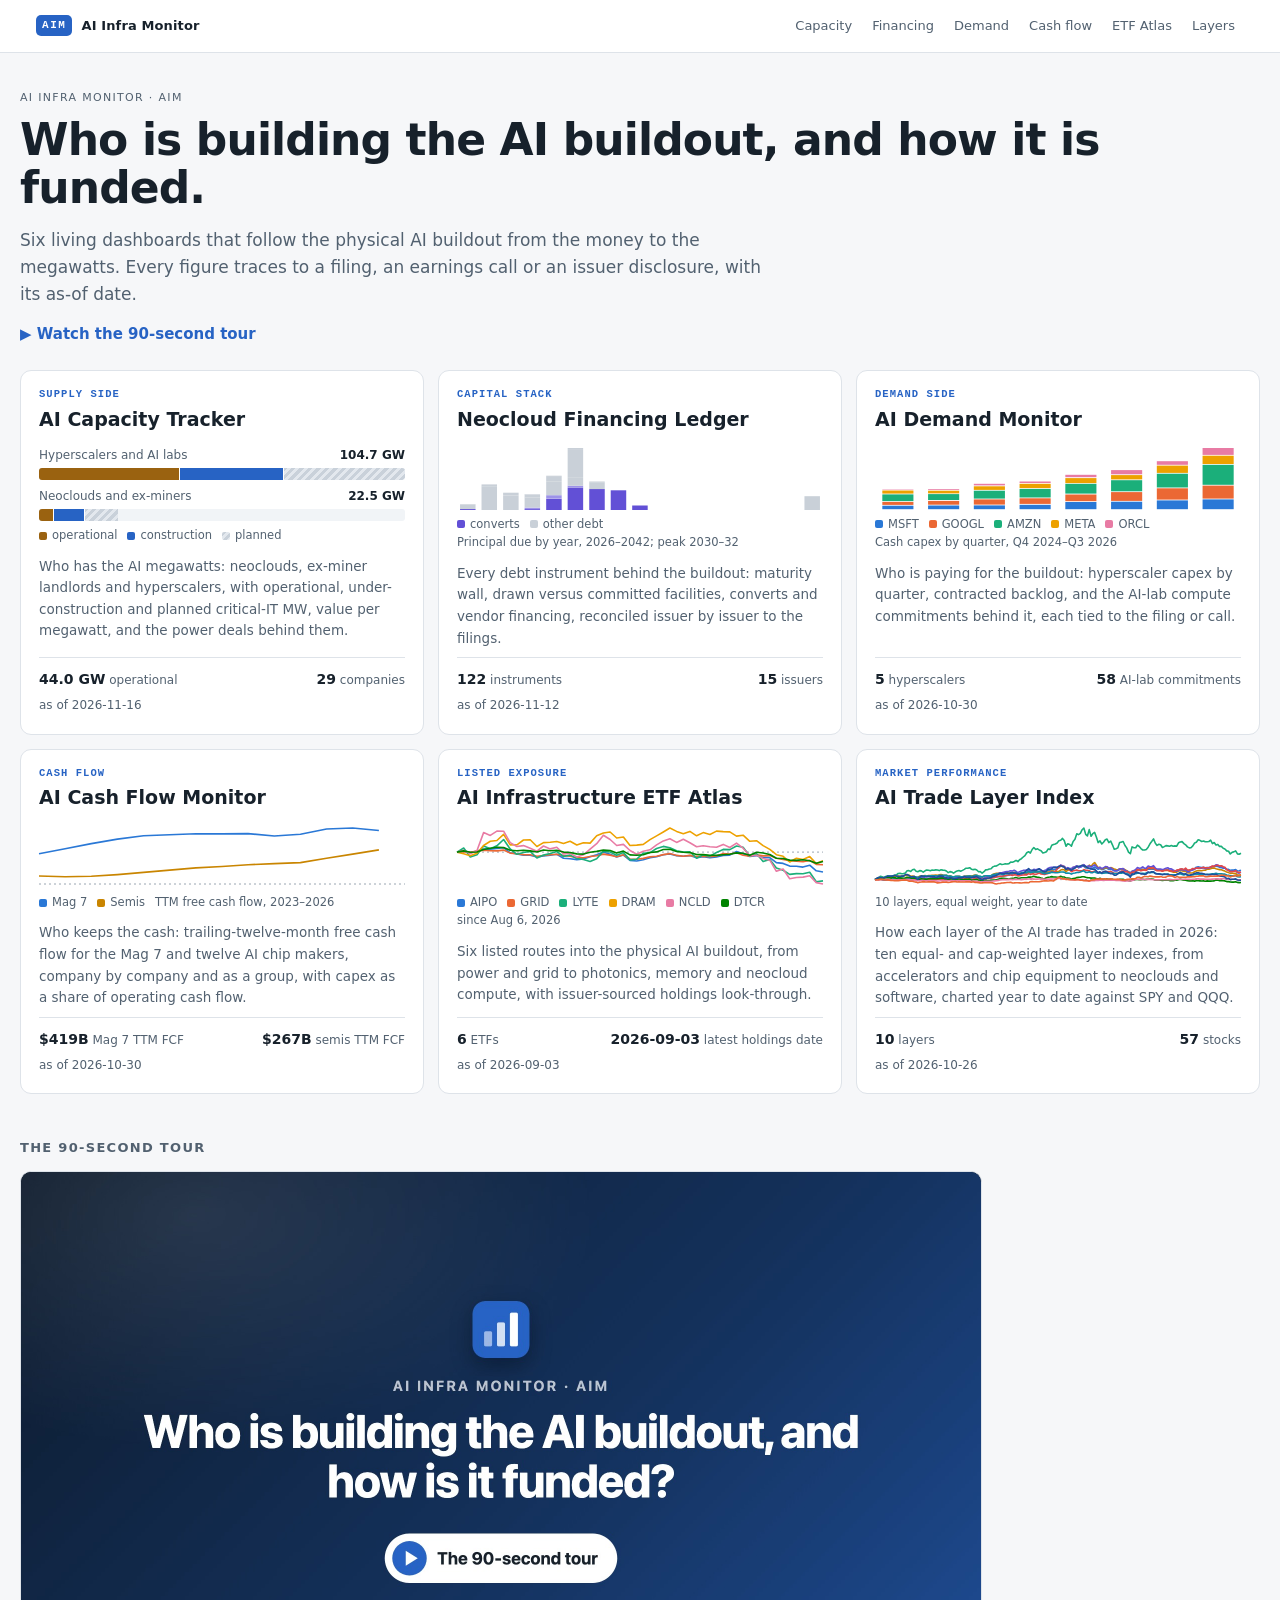
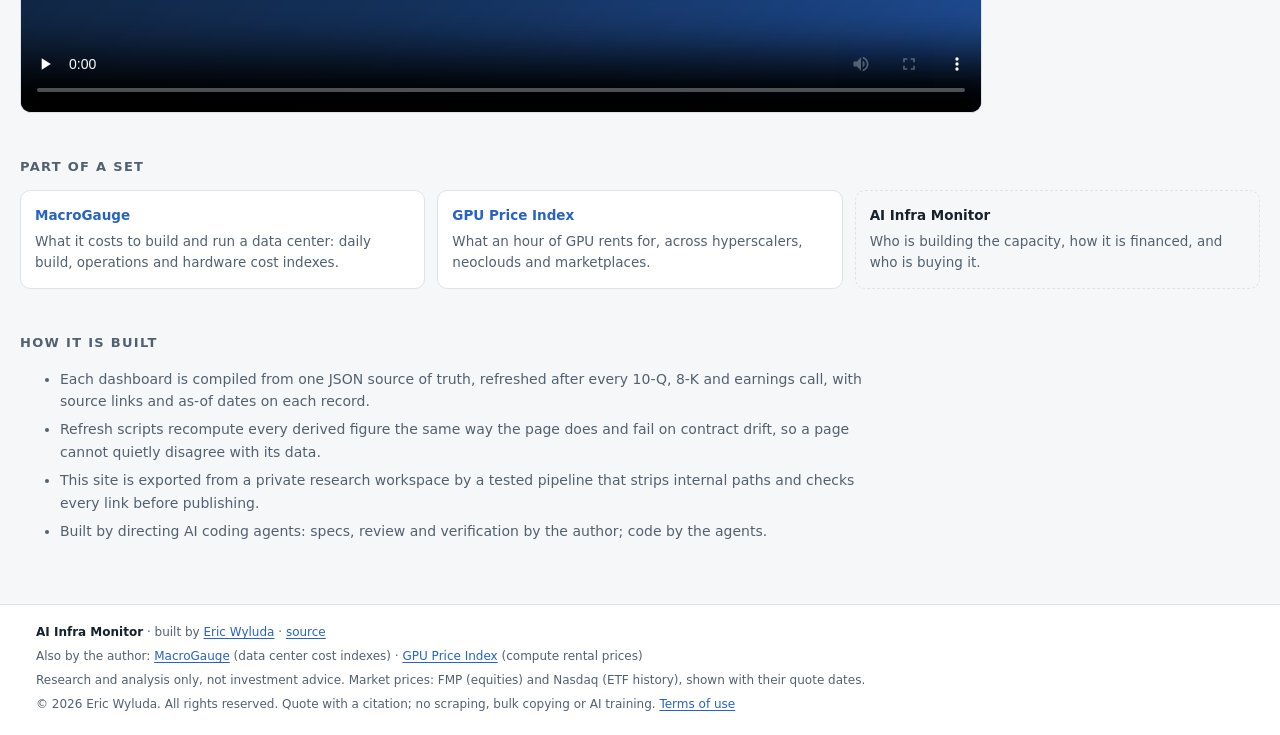
==== commit ebf452dc: "Export: MacroGauge publish 2026-11-18T13:49:12Z (scheduled)" ====
--- a/site/index.html
+++ b/site/index.html
@@ -15,7 +15,7 @@
 <p class="aim-lede">Six living dashboards that follow the physical AI buildout from the money to the megawatts. Every
 figure traces to a filing, an earnings call or an issuer disclosure, with its as-of date.</p>
 <p class="aim-tour-link"><a href="#tour">▶ Watch the 90-second tour</a></p>
-<div class="aim-grid"><a class="aim-card" href="neocloud-capacity-tracker.html"><span class="aim-card-tag">Supply side</span><h2>AI Capacity Tracker</h2><div class="aim-preview" aria-hidden="true"><div class="aim-hbar"><span>Hyperscalers and AI labs</span><b>104.7 GW</b><div class="aim-hbar-track"><i class="aim-seg-op" style="width:38.33%"></i><i class="aim-seg-con" style="width:28.41%"></i><i class="aim-seg-plan" style="width:33.26%"></i></div></div><div class="aim-hbar"><span>Neoclouds and ex-miners</span><b>23.7 GW</b><div class="aim-hbar-track"><i class="aim-seg-op" style="width:3.74%"></i><i class="aim-seg-con" style="width:8.56%"></i><i class="aim-seg-plan" style="width:10.35%"></i></div></div><div class="aim-preview-cap"><span class="aim-key"><i style="background:#9A6210"></i>operational</span><span class="aim-key"><i style="background:#2763C4"></i>construction</span><span class="aim-key"><i style="background:repeating-linear-gradient(135deg,#C9D1DA 0 3px,#E3E8EE 3px 6px)"></i>planned</span></div></div><p>Who has the AI megawatts: neoclouds, ex-miner landlords and hyperscalers, with operational, under-construction and planned critical-IT MW, value per megawatt, and the power deals behind them.</p><div class="aim-stat"><span><b>44.0 GW</b> operational</span><span><b>29</b> companies</span><span class="aim-asof">as of 2026-11-06</span></div></a><a class="aim-card" href="neocloud-financing-ledger.html"><span class="aim-card-tag">Capital stack</span><h2>Neocloud Financing Ledger</h2><div class="aim-preview" aria-hidden="true"><svg class="aim-preview-plot" viewBox="0 0 300 64" preserveAspectRatio="none"><rect x="2.5" y="63.1" width="12.7" height="0.9" fill="#6250d6"/><rect x="2.5" y="54.5" width="12.7" height="8.5" fill="#c9d0d8"/><rect x="2.5" y="54.4" width="12.7" height="0.1" fill="#c9d0d8"/><rect x="20.1" y="50.8" width="12.7" height="13.2" fill="#c9d0d8"/><rect x="20.1" y="49.4" width="12.7" height="1.4" fill="#c9d0d8"/><rect x="20.1" y="49.2" width="12.7" height="0.2" fill="#c9d0d8"/><rect x="37.8" y="53.3" width="12.7" height="10.7" fill="#c9d0d8"/><rect x="37.8" y="49.2" width="12.7" height="4.1" fill="#c9d0d8"/><rect x="37.8" y="49.2" width="12.7" height="0" fill="#c9d0d8"/><rect x="55.4" y="63.1" width="12.7" height="0.9" fill="#6250d6"/><rect x="55.4" y="61.6" width="12.7" height="1.5" fill="#9d93e8"/><rect x="55.4" y="55.1" width="12.7" height="6.5" fill="#c9d0d8"/><rect x="55.4" y="54.8" width="12.7" height="0.4" fill="#c9d0d8"/><rect x="55.4" y="52.2" width="12.7" height="2.5" fill="#c9d0d8"/><rect x="55.4" y="51.9" width="12.7" height="0.4" fill="#c9d0d8"/><rect x="73.1" y="55.9" width="12.7" height="8.1" fill="#6250d6"/><rect x="73.1" y="52.9" width="12.7" height="3" fill="#9d93e8"/><rect x="73.1" y="49.5" width="12.7" height="3.4" fill="#9d93e8"/><rect x="73.1" y="38.6" width="12.7" height="10.9" fill="#c9d0d8"/><rect x="73.1" y="34" width="12.7" height="4.6" fill="#c9d0d8"/><rect x="90.7" y="42.2" width="12.7" height="21.8" fill="#6250d6"/><rect x="90.7" y="40.1" width="12.7" height="2.1" fill="#9d93e8"/><rect x="90.7" y="32.5" width="12.7" height="7.5" fill="#c9d0d8"/><rect x="90.7" y="4.8" width="12.7" height="27.8" fill="#c9d0d8"/><rect x="90.7" y="2" width="12.7" height="2.8" fill="#c9d0d8"/><rect x="108.4" y="46.4" width="12.7" height="17.6" fill="#6250d6"/><rect x="108.4" y="43.3" width="12.7" height="3" fill="#9d93e8"/><rect x="108.4" y="36.6" width="12.7" height="6.8" fill="#c9d0d8"/><rect x="108.4" y="36.4" width="12.7" height="0.2" fill="#c9d0d8"/><rect x="126" y="44.6" width="12.7" height="19.4" fill="#6250d6"/><rect x="143.6" y="59.6" width="12.7" height="4.4" fill="#6250d6"/><rect x="161.3" y="64" width="12.7" height="0" fill="#c9d0d8"/><rect x="284.8" y="50.4" width="12.7" height="13.6" fill="#c9d0d8"/></svg><div class="aim-preview-cap"><span class="aim-key"><i style="background:#6250d6"></i>converts</span><span class="aim-key"><i style="background:#c9d0d8"></i>other debt</span><span>Principal due by year, 2026–2042; peak 2030–32</span></div></div><p>Every debt instrument behind the buildout: maturity wall, drawn versus committed facilities, converts and vendor financing, reconciled issuer by issuer to the filings.</p><div class="aim-stat"><span><b>125</b> instruments</span><span><b>15</b> issuers</span><span class="aim-asof">as of 2026-10-25</span></div></a><a class="aim-card" href="ai-demand-monitor.html"><span class="aim-card-tag">Demand side</span><h2>AI Demand Monitor</h2><div class="aim-preview" aria-hidden="true"><svg class="aim-preview-plot" viewBox="0 0 300 64" preserveAspectRatio="none"><rect x="6" y="59.7" width="25.5" height="3.5" fill="#2a78d6"/><rect x="6" y="55.9" width="25.5" height="3" fill="#eb6834"/><rect x="6" y="48.4" width="25.5" height="6.7" fill="#1baf7a"/><rect x="6" y="44.5" width="25.5" height="3.1" fill="#eda100"/><rect x="6" y="43.5" width="25.5" height="0.4" fill="#e87ba4"/><rect x="43.5" y="59.5" width="25.5" height="3.7" fill="#2a78d6"/><rect x="43.5" y="54.9" width="25.5" height="3.8" fill="#eb6834"/><rect x="43.5" y="48.1" width="25.5" height="5.9" fill="#1baf7a"/><rect x="43.5" y="44.7" width="25.5" height="2.7" fill="#eda100"/><rect x="43.5" y="43.1" width="25.5" height="0.8" fill="#e87ba4"/><rect x="81" y="59.4" width="25.5" height="3.8" fill="#2a78d6"/><rect x="81" y="53.4" width="25.5" height="5.2" fill="#eb6834"/><rect x="81" y="44.7" width="25.5" height="7.9" fill="#1baf7a"/><rect x="81" y="40.3" width="25.5" height="3.6" fill="#eda100"/><rect x="81" y="37.8" width="25.5" height="1.6" fill="#e87ba4"/><rect x="118.5" y="58.8" width="25.5" height="4.4" fill="#2a78d6"/><rect x="118.5" y="52.3" width="25.5" height="5.6" fill="#eb6834"/><rect x="118.5" y="42.9" width="25.5" height="8.6" fill="#1baf7a"/><rect x="118.5" y="37.8" width="25.5" height="4.3" fill="#eda100"/><rect x="118.5" y="35.5" width="25.5" height="1.5" fill="#e87ba4"/><rect x="156" y="56" width="25.5" height="7.2" fill="#2a78d6"/><rect x="156" y="48.5" width="25.5" height="6.7" fill="#eb6834"/><rect x="156" y="37.8" width="25.5" height="9.8" fill="#1baf7a"/><rect x="156" y="32.1" width="25.5" height="5" fill="#eda100"/><rect x="156" y="28.8" width="25.5" height="2.4" fill="#e87ba4"/><rect x="193.5" y="55.7" width="25.5" height="7.5" fill="#2a78d6"/><rect x="193.5" y="46.1" width="25.5" height="8.8" fill="#eb6834"/><rect x="193.5" y="34.2" width="25.5" height="11.1" fill="#1baf7a"/><rect x="193.5" y="29.1" width="25.5" height="4.3" fill="#eda100"/><rect x="193.5" y="24.1" width="25.5" height="4.2" fill="#e87ba4"/><rect x="231" y="54.4" width="25.5" height="8.8" fill="#2a78d6"/><rect x="231" y="42.3" width="25.5" height="11.3" fill="#eb6834"/><rect x="231" y="27.7" width="25.5" height="13.8" fill="#1baf7a"/><rect x="231" y="19.6" width="25.5" height="7.3" fill="#eda100"/><rect x="231" y="15.2" width="25.5" height="3.6" fill="#e87ba4"/><rect x="268.5" y="53.4" width="25.5" height="9.8" fill="#2a78d6"/><rect x="268.5" y="39.6" width="25.5" height="13" fill="#eb6834"/><rect x="268.5" y="18.8" width="25.5" height="20" fill="#1baf7a"/><rect x="268.5" y="9.7" width="25.5" height="8.3" fill="#eda100"/><rect x="268.5" y="2" width="25.5" height="6.9" fill="#e87ba4"/></svg><div class="aim-preview-cap"><span class="aim-key"><i style="background:#2a78d6"></i>MSFT</span><span class="aim-key"><i style="background:#eb6834"></i>GOOGL</span><span class="aim-key"><i style="background:#1baf7a"></i>AMZN</span><span class="aim-key"><i style="background:#eda100"></i>META</span><span class="aim-key"><i style="background:#e87ba4"></i>ORCL</span><span>Cash capex by quarter, Q4 2024–Q3 2026</span></div></div><p>Who is paying for the buildout: hyperscaler capex by quarter, contracted backlog, and the AI-lab compute commitments behind it, each tied to the filing or call.</p><div class="aim-stat"><span><b>5</b> hyperscalers</span><span><b>58</b> AI-lab commitments</span><span class="aim-asof">as of 2026-10-30</span></div></a><a class="aim-card" href="ai-cash-flow-monitor.html"><span class="aim-card-tag">Cash flow</span><h2>AI Cash Flow Monitor</h2><div class="aim-preview" aria-hidden="true"><svg class="aim-preview-plot" viewBox="0 0 300 64" preserveAspectRatio="none"><line x1="0" x2="300" y1="60" y2="60" stroke="#9AA6B2" stroke-dasharray="2 3" vector-effect="non-scaling-stroke"/><path d="M0,29.8 L21.4,24.8 L42.9,19.6 L64.3,15.1 L85.7,11.8 L107.1,10.7 L128.6,9.8 L150,9.9 L171.4,9.6 L192.9,12 L214.3,10.2 L235.7,5 L257.1,4 L278.6,6.5" fill="none" stroke="#2a78d6" stroke-width="1.6" stroke-linejoin="round" vector-effect="non-scaling-stroke"/><path d="M0,52 L21.4,52.7 L42.9,52.3 L64.3,50.6 L85.7,48.4 L107.1,46.1 L128.6,43.9 L150,42.5 L171.4,40.7 L192.9,39.6 L214.3,38.6 L235.7,34.2 L257.1,30.1 L278.6,25.9" fill="none" stroke="#c98500" stroke-width="1.6" stroke-linejoin="round" vector-effect="non-scaling-stroke"/></svg><div class="aim-preview-cap"><span class="aim-key"><i style="background:#2a78d6"></i>Mag 7</span><span class="aim-key"><i style="background:#c98500"></i>Semis</span><span>TTM free cash flow, 2023–2026</span></div></div><p>Who keeps the cash: trailing-twelve-month free cash flow for the Mag 7 and twelve AI chip makers, company by company and as a group, with capex as a share of operating cash flow.</p><div class="aim-stat"><span><b>$419B</b> Mag 7 TTM FCF</span><span><b>$267B</b> semis TTM FCF</span><span class="aim-asof">as of 2026-10-30</span></div></a><a class="aim-card" href="ai-infrastructure-etf-atlas.html"><span class="aim-card-tag">Listed exposure</span><h2>AI Infrastructure ETF Atlas</h2><div class="aim-preview" aria-hidden="true"><svg class="aim-preview-plot" viewBox="0 0 300 64" preserveAspectRatio="none"><line x1="0" x2="300" y1="28.1" y2="28.1" stroke="#9AA6B2" stroke-dasharray="2 3" vector-effect="non-scaling-stroke"/><path d="M0,28.1 L5.5,27.1 L10.9,28.7 L16.4,26.9 L21.8,25 L27.3,25.3 L32.7,24.4 L38.2,23.7 L43.6,28.8 L49.1,30 L54.5,31.1 L60,31.3 L65.5,33 L70.9,32 L76.4,31.3 L81.8,30.3 L87.3,34.3 L92.7,34.8 L98.2,35.6 L103.6,34.9 L109.1,32.8 L114.5,30.8 L120,28 L125.5,30.3 L130.9,33 L136.4,31.1 L141.8,36.4 L147.3,37 L152.7,35.8 L158.2,33.8 L163.6,32.7 L169.1,30.8 L174.5,30 L180,31.6 L185.5,32.3 L190.9,31.6 L196.4,33.8 L201.8,32.6 L207.3,33.8 L212.7,32.9 L218.2,31.5 L223.6,31.1 L229.1,27.5 L234.5,29.8 L240,32.4 L245.5,31.6 L250.9,33.5 L256.4,33.6 L261.8,38.6 L267.3,39.4 L272.7,42.1 L278.2,42.2 L283.6,43.1 L289.1,41.2 L294.5,46.8 L300,48" fill="none" stroke="#2a78d6" stroke-width="1.6" stroke-linejoin="round" vector-effect="non-scaling-stroke"/><path d="M0,28.1 L5.5,27.7 L10.9,28.4 L16.4,27.1 L21.8,26.3 L27.3,26.7 L32.7,26.9 L38.2,26.1 L43.6,29.1 L49.1,29.7 L54.5,30.6 L60,30.7 L65.5,32.2 L70.9,31.5 L76.4,30.7 L81.8,30.3 L87.3,31.6 L92.7,32.1 L98.2,33.7 L103.6,33.7 L109.1,32.5 L114.5,31.8 L120,30.1 L125.5,31.1 L130.9,32.7 L136.4,30.8 L141.8,35 L147.3,35.2 L152.7,34.4 L158.2,32.9 L163.6,32.2 L169.1,30.6 L174.5,29.6 L180,31.4 L185.5,32.2 L190.9,31.4 L196.4,32.6 L201.8,32.1 L207.3,32.8 L212.7,31.9 L218.2,29.6 L223.6,30 L229.1,28.8 L234.5,31.3 L240,32.2 L245.5,30.7 L250.9,31.9 L256.4,31.6 L261.8,34.2 L267.3,35.5 L272.7,36.8 L278.2,37.3 L283.6,37.8 L289.1,36.4 L294.5,40.4 L300,40.7" fill="none" stroke="#eb6834" stroke-width="1.6" stroke-linejoin="round" vector-effect="non-scaling-stroke"/><path d="M0,28.1 L5.5,24 L10.9,33 L16.4,30.8 L21.8,21.9 L27.3,24.8 L32.7,21.8 L38.2,15.5 L43.6,25 L49.1,30.3 L54.5,28.5 L60,27.4 L65.5,34 L70.9,31.1 L76.4,29.5 L81.8,27.5 L87.3,32.5 L92.7,31.1 L98.2,34.5 L103.6,35.5 L109.1,37.5 L114.5,34.8 L120,27.1 L125.5,28 L130.9,31.3 L136.4,28.6 L141.8,35.9 L147.3,35.2 L152.7,29.2 L158.2,28.6 L163.6,24.5 L169.1,22.4 L174.5,23.8 L180,26.8 L185.5,28.1 L190.9,27.7 L196.4,34.2 L201.8,30.9 L207.3,32.1 L212.7,28.5 L218.2,25.4 L223.6,25.6 L229.1,22 L234.5,23.2 L240,32.1 L245.5,29.8 L250.9,37.6 L256.4,35.6 L261.8,44.1 L267.3,46.3 L272.7,50.4 L278.2,49.6 L283.6,49.8 L289.1,48.2 L294.5,57.8 L300,56.9" fill="none" stroke="#1baf7a" stroke-width="1.6" stroke-linejoin="round" vector-effect="non-scaling-stroke"/><path d="M0,28.1 L5.5,29.8 L10.9,31.8 L16.4,29.2 L21.8,21.5 L27.3,17.3 L32.7,16.5 L38.2,10.4 L43.6,20.9 L49.1,20.8 L54.5,16 L60,15.8 L65.5,22.5 L70.9,18.6 L76.4,18.3 L81.8,17.5 L87.3,19.4 L92.7,17.3 L98.2,21 L103.6,18.7 L109.1,19.1 L114.5,11.8 L120,9 L125.5,8 L130.9,14 L136.4,13 L141.8,21.5 L147.3,21.1 L152.7,20.4 L158.2,15.6 L163.6,11.9 L169.1,8 L174.5,4 L180,7.4 L185.5,9.7 L190.9,7.4 L196.4,11.8 L201.8,8.6 L207.3,10.5 L212.7,7.1 L218.2,7.6 L223.6,7.9 L229.1,12.1 L234.5,11.2 L240,17.3 L245.5,16.7 L250.9,21.6 L256.4,25.4 L261.8,30.7 L267.3,32.3 L272.7,38 L278.2,34.3 L283.6,35.5 L289.1,32.6 L294.5,39.5 L300,36.8" fill="none" stroke="#eda100" stroke-width="1.6" stroke-linejoin="round" vector-effect="non-scaling-stroke"/><path d="M0,28.1 L5.5,26.4 L10.9,29.8 L16.4,26.5 L21.8,8.6 L27.3,11.4 L32.7,7.1 L38.2,7.2 L43.6,18.6 L49.1,22.5 L54.5,21.6 L60,24.3 L65.5,27.2 L70.9,22 L76.4,24.9 L81.8,23.3 L87.3,29.9 L92.7,29.4 L98.2,33 L103.6,30.8 L109.1,25.1 L114.5,19.7 L120,11.3 L125.5,15.5 L130.9,21.5 L136.4,20.4 L141.8,26.5 L147.3,30.2 L152.7,27.3 L158.2,25.8 L163.6,20.9 L169.1,16.9 L174.5,14.8 L180,18.4 L185.5,15.3 L190.9,18.7 L196.4,22.8 L201.8,21.7 L207.3,22.8 L212.7,23.2 L218.2,20.4 L223.6,23.5 L229.1,19.1 L234.5,24.2 L240,31.8 L245.5,31.2 L250.9,34.4 L256.4,36.2 L261.8,47.3 L267.3,45 L272.7,54.7 L278.2,53.5 L283.6,53.1 L289.1,51.8 L294.5,58.6 L300,60" fill="none" stroke="#e87ba4" stroke-width="1.6" stroke-linejoin="round" vector-effect="non-scaling-stroke"/><path d="M0,28.1 L5.5,26.9 L10.9,28.2 L16.4,28 L21.8,25.5 L27.3,24.2 L32.7,23.2 L38.2,23.6 L43.6,26.3 L49.1,26.8 L54.5,26.3 L60,26.9 L65.5,28 L70.9,26 L76.4,26.8 L81.8,26.2 L87.3,28.1 L92.7,28.5 L98.2,29.9 L103.6,30.1 L109.1,28.3 L114.5,27.4 L120,26.1 L125.5,26.5 L130.9,29.1 L136.4,27.1 L141.8,30.9 L147.3,31.2 L152.7,30.7 L158.2,28.5 L163.6,27.9 L169.1,25.5 L174.5,25.2 L180,27.5 L185.5,28.2 L190.9,28.6 L196.4,30.5 L201.8,30.6 L207.3,31.2 L212.7,31.4 L218.2,30.7 L223.6,30.2 L229.1,28.9 L234.5,29.2 L240,31.2 L245.5,28.2 L250.9,29 L256.4,30.5 L261.8,34.3 L267.3,34.5 L272.7,36.1 L278.2,36.4 L283.6,35.7 L289.1,36.8 L294.5,39.2 L300,37.4" fill="none" stroke="#008300" stroke-width="1.6" stroke-linejoin="round" vector-effect="non-scaling-stroke"/></svg><div class="aim-preview-cap"><span class="aim-key"><i style="background:#2a78d6"></i>AIPO</span><span class="aim-key"><i style="background:#eb6834"></i>GRID</span><span class="aim-key"><i style="background:#1baf7a"></i>LYTE</span><span class="aim-key"><i style="background:#eda100"></i>DRAM</span><span class="aim-key"><i style="background:#e87ba4"></i>NCLD</span><span class="aim-key"><i style="background:#008300"></i>DTCR</span><span>since Aug 6, 2026</span></div></div><p>Six listed routes into the physical AI buildout, from power and grid to photonics, memory and neocloud compute, with issuer-sourced holdings look-through.</p><div class="aim-stat"><span><b>6</b> ETFs</span><span><b>2026-09-03</b> latest holdings date</span><span class="aim-asof">as of 2026-09-03</span></div></a><a class="aim-card" href="ai-trade-layer-index.html"><span class="aim-card-tag">Market performance</span><h2>AI Trade Layer Index</h2><div class="aim-preview" aria-hidden="true"><svg class="aim-preview-plot" viewBox="0 0 300 64" preserveAspectRatio="none"><line x1="0" x2="300" y1="55.6" y2="55.6" stroke="#9AA6B2" stroke-dasharray="2 3" vector-effect="non-scaling-stroke"/><path d="M0,55.6 L1.5,55.2 L2.9,55.2 L4.4,55.2 L5.9,55.4 L7.3,55.6 L8.8,55.6 L10.2,55.5 L11.7,55.4 L13.2,55.6 L14.6,55.4 L16.1,55.3 L17.6,55.6 L19,55.2 L20.5,55.1 L22,55.1 L23.4,55.2 L24.9,55 L26.3,55 L27.8,55.1 L29.3,55.4 L30.7,55.3 L32.2,55.6 L33.7,56.2 L35.1,56.2 L36.6,55.2 L38,54.9 L39.5,55 L41,54.9 L42.4,55.2 L43.9,55.2 L45.4,55.2 L46.8,55.2 L48.3,55.2 L49.8,55.1 L51.2,55.2 L52.7,54.9 L54.1,54.7 L55.6,55.1 L57.1,55.2 L58.5,55.3 L60,55.7 L61.5,55.4 L62.9,55.5 L64.4,55.4 L65.9,55 L67.3,54.9 L68.8,54.9 L70.2,55.3 L71.7,55.5 L73.2,55.2 L74.6,55.1 L76.1,55.2 L77.6,55.1 L79,55.3 L80.5,55 L82,55 L83.4,54.3 L84.9,54.8 L86.3,55.1 L87.8,55.6 L89.3,54.7 L90.7,54.3 L92.2,54.3 L93.7,54.2 L95.1,54.1 L96.6,53.5 L98,53.3 L99.5,52.8 L101,52.6 L102.4,52.2 L103.9,52.1 L105.4,51.9 L106.8,51.6 L108.3,51.4 L109.8,51.3 L111.2,50.3 L112.7,50.1 L114.1,49 L115.6,49.4 L117.1,50.1 L118.5,49.9 L120,49.5 L121.5,49.4 L122.9,49.7 L124.4,49.4 L125.9,48 L127.3,48.8 L128.8,48 L130.2,48 L131.7,48.4 L133.2,47.9 L134.6,47.2 L136.1,48.1 L137.6,48.4 L139,48.3 L140.5,47.2 L142,46.6 L143.4,46.3 L144.9,45.5 L146.3,45.9 L147.8,45.2 L149.3,44.9 L150.7,43.6 L152.2,42 L153.7,41.9 L155.1,42.4 L156.6,44.9 L158,44.1 L159.5,44.8 L161,45.9 L162.4,44.5 L163.9,43.9 L165.4,42.4 L166.8,43.7 L168.3,43.1 L169.8,41.8 L171.2,42.3 L172.7,43.9 L174.1,44 L175.6,44.1 L177.1,44.8 L178.5,44 L180,43 L181.5,44.2 L182.9,45.3 L184.4,44.6 L185.9,45.6 L187.3,45.2 L188.8,44.3 L190.2,44.3 L191.7,45.5 L193.2,45.3 L194.6,45.7 L196.1,46.8 L197.6,47 L199,46.6 L200.5,45.5 L202,45.4 L203.4,45.6 L204.9,46.5 L206.3,46.9 L207.8,47.8 L209.3,48.8 L210.7,47.4 L212.2,47.2 L213.7,46.9 L215.1,45.3 L216.6,45.6 L218,45.4 L219.5,45.2 L221,45.8 L222.4,45.7 L223.9,45.3 L225.4,45.1 L226.8,45.1 L228.3,45.1 L229.8,46.1 L231.2,46.2 L232.7,45.9 L234.1,46.1 L235.6,46.7 L237.1,46.2 L238.5,46 L240,45.5 L241.5,46.5 L242.9,46.4 L244.4,46.7 L245.9,46.7 L247.3,46.6 L248.8,45.9 L250.2,45.4 L251.7,45.2 L253.2,45.8 L254.6,45.3 L256.1,46.6 L257.6,46.5 L259,46.2 L260.5,45.2 L262,44.7 L263.4,43.2 L264.9,42.9 L266.3,43.2 L267.8,43.5 L269.3,43.3 L270.7,43.9 L272.2,43.5 L273.7,43.6 L275.1,43.5 L276.6,42.8 L278,42.6 L279.5,42.1 L281,42.4 L282.4,43.4 L283.9,43.6 L285.4,44.2 L286.8,44 L288.3,45.3 L289.8,45.4 L291.2,46.4 L292.7,46 L294.1,46.1 L295.6,45.6 L297.1,47 L298.5,46.8 L300,46.2" fill="none" stroke="#2a78d6" stroke-width="1.6" stroke-linejoin="round" vector-effect="non-scaling-stroke"/><path d="M0,55.6 L1.5,54.8 L2.9,54.1 L4.4,53.5 L5.9,53.8 L7.3,54.1 L8.8,53.2 L10.2,53 L11.7,53 L13.2,53.1 L14.6,52.2 L16.1,51.9 L17.6,52.3 L19,52 L20.5,52.2 L22,52.2 L23.4,52.1 L24.9,51.5 L26.3,51.4 L27.8,51.1 L29.3,52.2 L30.7,52.1 L32.2,52.5 L33.7,53.4 L35.1,53.2 L36.6,52.1 L38,52 L39.5,52 L41,51.6 L42.4,52 L43.9,51.6 L45.4,51.5 L46.8,51.2 L48.3,51.2 L49.8,51.1 L51.2,51.2 L52.7,50.9 L54.1,50.5 L55.6,51.1 L57.1,51.2 L58.5,51.3 L60,52.2 L61.5,51.8 L62.9,52.4 L64.4,53.4 L65.9,52.6 L67.3,52.4 L68.8,52.3 L70.2,52.8 L71.7,52.7 L73.2,52.3 L74.6,52 L76.1,52.1 L77.6,51.7 L79,52 L80.5,51.6 L82,51.1 L83.4,51.3 L84.9,52.4 L86.3,52.5 L87.8,53.3 L89.3,52.3 L90.7,51.8 L92.2,52 L93.7,51.8 L95.1,51.7 L96.6,50.3 L98,49.8 L99.5,49.4 L101,49.4 L102.4,49.1 L103.9,49.4 L105.4,49.6 L106.8,48.9 L108.3,48.9 L109.8,49.1 L111.2,48.8 L112.7,49 L114.1,48.2 L115.6,48.7 L117.1,49.5 L118.5,49.5 L120,49.1 L121.5,49.3 L122.9,49.3 L124.4,48.6 L125.9,47.8 L127.3,48.6 L128.8,47.7 L130.2,47.7 L131.7,48.2 L133.2,47.8 L134.6,47.7 L136.1,48.4 L137.6,49.1 L139,49.3 L140.5,48.3 L142,48 L143.4,47.7 L144.9,46.9 L146.3,47.3 L147.8,47.5 L149.3,47.5 L150.7,47.4 L152.2,46.1 L153.7,45.6 L155.1,45.7 L156.6,47.6 L158,46.1 L159.5,45.8 L161,46.1 L162.4,43.5 L163.9,42.9 L165.4,42.1 L166.8,43.4 L168.3,42.9 L169.8,41.7 L171.2,40.8 L172.7,43.2 L174.1,43.1 L175.6,41.2 L177.1,42.5 L178.5,40.2 L180,38.5 L181.5,41.2 L182.9,43.6 L184.4,43.6 L185.9,45.2 L187.3,44.6 L188.8,43.6 L190.2,43.4 L191.7,44.5 L193.2,43.6 L194.6,44.1 L196.1,45 L197.6,45.6 L199,45.9 L200.5,44.7 L202,44.9 L203.4,44.8 L204.9,45.8 L206.3,46.7 L207.8,48.1 L209.3,49.6 L210.7,47.4 L212.2,47.3 L213.7,47 L215.1,45.7 L216.6,46.3 L218,46.4 L219.5,45.4 L221,46 L222.4,45.2 L223.9,44.3 L225.4,44.1 L226.8,44.7 L228.3,43.8 L229.8,45.2 L231.2,46.1 L232.7,46.1 L234.1,46.2 L235.6,46.6 L237.1,46.4 L238.5,46.4 L240,46.3 L241.5,47.3 L242.9,47.4 L244.4,48.1 L245.9,48.1 L247.3,48.1 L248.8,47.1 L250.2,46.4 L251.7,46.7 L253.2,47.5 L254.6,47.1 L256.1,48.8 L257.6,48.9 L259,49 L260.5,48.8 L262,47.8 L263.4,47 L264.9,46.5 L266.3,46.6 L267.8,46.7 L269.3,46.3 L270.7,46.2 L272.2,45.3 L273.7,45.2 L275.1,44.7 L276.6,44 L278,44.1 L279.5,44.8 L281,45.2 L282.4,45.6 L283.9,45.7 L285.4,46.4 L286.8,47.1 L288.3,48.1 L289.8,48.6 L291.2,49.4 L292.7,49.1 L294.1,49.6 L295.6,49.4 L297.1,51.1 L298.5,51.1 L300,50.7" fill="none" stroke="#c98500" stroke-width="1.6" stroke-linejoin="round" vector-effect="non-scaling-stroke"/><path d="M0,55.6 L1.5,54.4 L2.9,54.4 L4.4,52.2 L5.9,52.8 L7.3,53.6 L8.8,52.5 L10.2,51.9 L11.7,52 L13.2,52.2 L14.6,51.7 L16.1,51.3 L17.6,50.8 L19,49.5 L20.5,49.4 L22,49.7 L23.4,49.6 L24.9,48.9 L26.3,46.8 L27.8,46.6 L29.3,47.5 L30.7,45.8 L32.2,45.2 L33.7,47.3 L35.1,47.7 L36.6,46.6 L38,46.9 L39.5,48.2 L41,46.8 L42.4,46 L43.9,46.2 L45.4,46.7 L46.8,46.1 L48.3,46.3 L49.8,45.9 L51.2,46 L52.7,46.6 L54.1,45.8 L55.6,46.1 L57.1,46.3 L58.5,47 L60,48.6 L61.5,47.6 L62.9,48 L64.4,49.2 L65.9,47.8 L67.3,47.1 L68.8,46.6 L70.2,47.3 L71.7,46.4 L73.2,45.4 L74.6,44.2 L76.1,44.3 L77.6,43.7 L79,45.2 L80.5,45.6 L82,45.3 L83.4,46 L84.9,47.8 L86.3,47.6 L87.8,49.1 L89.3,47.7 L90.7,45.9 L92.2,45.8 L93.7,45 L95.1,44.8 L96.6,42.9 L98,42.1 L99.5,42 L101,40.9 L102.4,39.8 L103.9,40.5 L105.4,40.2 L106.8,39.8 L108.3,40 L109.8,39.6 L111.2,38.1 L112.7,38.2 L114.1,37.5 L115.6,36.4 L117.1,37.6 L118.5,35.7 L120,34.7 L121.5,33 L122.9,31.6 L124.4,28.7 L125.9,27.7 L127.3,29.1 L128.8,25.5 L130.2,23.5 L131.7,25.5 L133.2,24.8 L134.6,25.9 L136.1,26.7 L137.6,29 L139,28.5 L140.5,27.7 L142,24.9 L143.4,25.5 L144.9,21.3 L146.3,20.5 L147.8,20 L149.3,19 L150.7,16.8 L152.2,16.3 L153.7,14.4 L155.1,16.5 L156.6,22.2 L158,19.7 L159.5,20.5 L161,22.1 L162.4,17.5 L163.9,15.3 L165.4,9.7 L166.8,10.6 L168.3,9.4 L169.8,5.7 L171.2,4 L172.7,10.4 L174.1,12 L175.6,5.6 L177.1,12.2 L178.5,9.7 L180,8.4 L181.5,13.2 L182.9,18.6 L184.4,16.9 L185.9,20 L187.3,18.2 L188.8,15.7 L190.2,15.1 L191.7,18.6 L193.2,17 L194.6,20.8 L196.1,25.2 L197.6,24.8 L199,23.9 L200.5,18.5 L202,18.1 L203.4,17.5 L204.9,21.5 L206.3,23.9 L207.8,28.1 L209.3,29.7 L210.7,22.9 L212.2,23.8 L213.7,23.8 L215.1,21.1 L216.6,22.5 L218,24.6 L219.5,26 L221,26 L222.4,25.4 L223.9,23.2 L225.4,19.8 L226.8,17.5 L228.3,14.9 L229.8,19.2 L231.2,21.4 L232.7,20.3 L234.1,20.7 L235.6,23.5 L237.1,22.6 L238.5,21.6 L240,21.9 L241.5,22.2 L242.9,21.5 L244.4,22.2 L245.9,21.9 L247.3,22.2 L248.8,18.8 L250.2,18 L251.7,17.6 L253.2,19.6 L254.6,20.8 L256.1,22.9 L257.6,23.9 L259,23.7 L260.5,21.9 L262,19 L263.4,18.3 L264.9,15.8 L266.3,16.3 L267.8,17.5 L269.3,17 L270.7,17.8 L272.2,17.7 L273.7,17.5 L275.1,16.2 L276.6,19.6 L278,18.5 L279.5,21 L281,20.4 L282.4,22.4 L283.9,22.4 L285.4,24.3 L286.8,25 L288.3,26.9 L289.8,27.3 L291.2,30 L292.7,28.3 L294.1,27.9 L295.6,26.9 L297.1,29.9 L298.5,30.3 L300,29.3" fill="none" stroke="#1baf7a" stroke-width="1.6" stroke-linejoin="round" vector-effect="non-scaling-stroke"/><path d="M0,55.6 L1.5,55.1 L2.9,55.6 L4.4,55.3 L5.9,55.2 L7.3,56.1 L8.8,55.8 L10.2,55.6 L11.7,55 L13.2,55.6 L14.6,55.3 L16.1,55.4 L17.6,55.1 L19,55.4 L20.5,55.3 L22,55.6 L23.4,55.6 L24.9,55 L26.3,54.7 L27.8,54.9 L29.3,55.2 L30.7,54.9 L32.2,54.8 L33.7,55.6 L35.1,55.5 L36.6,54.2 L38,53.2 L39.5,53.2 L41,53.9 L42.4,54.4 L43.9,54.2 L45.4,54.1 L46.8,53.9 L48.3,53.5 L49.8,53.4 L51.2,53.4 L52.7,53.4 L54.1,52.9 L55.6,53.6 L57.1,53.5 L58.5,52.8 L60,54.1 L61.5,53.7 L62.9,53.8 L64.4,54.5 L65.9,53.6 L67.3,53.5 L68.8,53.3 L70.2,53.9 L71.7,53.7 L73.2,53.3 L74.6,53.5 L76.1,53.1 L77.6,52.4 L79,53.4 L80.5,52.9 L82,52.6 L83.4,52.5 L84.9,53.9 L86.3,53.8 L87.8,54.9 L89.3,54 L90.7,53.5 L92.2,52.6 L93.7,52.9 L95.1,52.4 L96.6,51.2 L98,51.2 L99.5,50.2 L101,49.5 L102.4,48.9 L103.9,48.8 L105.4,48.3 L106.8,47.9 L108.3,47.5 L109.8,47.2 L111.2,46.8 L112.7,47 L114.1,46.3 L115.6,47.3 L117.1,48.6 L118.5,47.8 L120,47.1 L121.5,46.4 L122.9,46.4 L124.4,45.8 L125.9,46.1 L127.3,47.4 L128.8,47.1 L130.2,45.4 L131.7,45.8 L133.2,45.3 L134.6,45.1 L136.1,46 L137.6,47.3 L139,46.5 L140.5,45.6 L142,44.2 L143.4,43.6 L144.9,43.2 L146.3,43.4 L147.8,43.4 L149.3,43.2 L150.7,43.2 L152.2,40.9 L153.7,41.7 L155.1,42.4 L156.6,44.5 L158,43.6 L159.5,44.6 L161,44.6 L162.4,43.2 L163.9,42.9 L165.4,41.7 L166.8,43.4 L168.3,43.2 L169.8,42.3 L171.2,40.5 L172.7,42.5 L174.1,42.3 L175.6,41.8 L177.1,43.1 L178.5,41.9 L180,40.9 L181.5,42.5 L182.9,44.3 L184.4,43.2 L185.9,44.7 L187.3,43.8 L188.8,42.6 L190.2,42.7 L191.7,44.2 L193.2,43.9 L194.6,45.1 L196.1,46.6 L197.6,46.8 L199,46.3 L200.5,44.9 L202,44.8 L203.4,44.6 L204.9,46.3 L206.3,47.1 L207.8,48.5 L209.3,49.8 L210.7,47.4 L212.2,46.6 L213.7,45.5 L215.1,43.6 L216.6,44.2 L218,44 L219.5,42.8 L221,44.3 L222.4,44.1 L223.9,42.1 L225.4,42.7 L226.8,42.8 L228.3,41.7 L229.8,44.1 L231.2,45.1 L232.7,45 L234.1,45 L235.6,45.8 L237.1,45 L238.5,44.2 L240,43.8 L241.5,44.9 L242.9,44.8 L244.4,46 L245.9,46.9 L247.3,47.2 L248.8,46.3 L250.2,45.8 L251.7,45.6 L253.2,46.4 L254.6,45.8 L256.1,47.9 L257.6,47.6 L259,46.4 L260.5,45.9 L262,45.2 L263.4,44.1 L264.9,43.8 L266.3,44.2 L267.8,44.2 L269.3,43.7 L270.7,44.7 L272.2,44.2 L273.7,44.2 L275.1,42.9 L276.6,42.2 L278,42.2 L279.5,40.8 L281,41 L282.4,42.5 L283.9,41.8 L285.4,43.6 L286.8,43.8 L288.3,45.8 L289.8,46.3 L291.2,47.5 L292.7,47.2 L294.1,47.3 L295.6,46.6 L297.1,48.8 L298.5,49.1 L300,48.3" fill="none" stroke="#6250d6" stroke-width="1.6" stroke-linejoin="round" vector-effect="non-scaling-stroke"/><path d="M0,55.6 L1.5,55.2 L2.9,55.6 L4.4,55.3 L5.9,55.6 L7.3,56 L8.8,55.8 L10.2,55.6 L11.7,55.5 L13.2,55.8 L14.6,55.5 L16.1,55.3 L17.6,55.8 L19,55.6 L20.5,55.7 L22,55.7 L23.4,55.7 L24.9,55.3 L26.3,55.2 L27.8,55.5 L29.3,55.9 L30.7,55.7 L32.2,55.9 L33.7,55.6 L35.1,55.7 L36.6,54.8 L38,54.8 L39.5,55 L41,55.2 L42.4,55.9 L43.9,55.5 L45.4,55.6 L46.8,55.6 L48.3,55.3 L49.8,55.1 L51.2,55.3 L52.7,55.1 L54.1,54.7 L55.6,55.2 L57.1,54.6 L58.5,54.4 L60,55 L61.5,54.6 L62.9,54.8 L64.4,55.3 L65.9,54.8 L67.3,54.9 L68.8,54.9 L70.2,55 L71.7,55 L73.2,54.7 L74.6,54.7 L76.1,55 L77.6,54.5 L79,55.7 L80.5,55 L82,54.2 L83.4,53.6 L84.9,54.6 L86.3,54.7 L87.8,55.6 L89.3,54.9 L90.7,54.7 L92.2,54.3 L93.7,54.5 L95.1,54.3 L96.6,53.6 L98,53.6 L99.5,53 L101,52.5 L102.4,52.3 L103.9,52.4 L105.4,51.9 L106.8,51.6 L108.3,51.2 L109.8,51 L111.2,51 L112.7,51.4 L114.1,50.8 L115.6,50.9 L117.1,51.9 L118.5,51.8 L120,51.1 L121.5,51 L122.9,50.8 L124.4,50.9 L125.9,49.6 L127.3,50.4 L128.8,49.7 L130.2,49.9 L131.7,50.4 L133.2,49.8 L134.6,49.1 L136.1,49.9 L137.6,50.2 L139,50.5 L140.5,49.9 L142,49.5 L143.4,48.1 L144.9,47.8 L146.3,47.9 L147.8,47.5 L149.3,44.9 L150.7,43.7 L152.2,41.6 L153.7,42.2 L155.1,42.8 L156.6,45.3 L158,44.8 L159.5,45.9 L161,47.7 L162.4,46.7 L163.9,46.4 L165.4,45.9 L166.8,46.8 L168.3,46.9 L169.8,46.8 L171.2,45.6 L172.7,46.2 L174.1,46.3 L175.6,46.8 L177.1,47.9 L178.5,47.9 L180,47 L181.5,47.6 L182.9,48.8 L184.4,48.3 L185.9,48.7 L187.3,47.9 L188.8,47.4 L190.2,47.6 L191.7,48 L193.2,47.4 L194.6,48.2 L196.1,49.5 L197.6,49.3 L199,49.4 L200.5,48.2 L202,47.1 L203.4,47 L204.9,47.9 L206.3,47.8 L207.8,48.3 L209.3,49.6 L210.7,48.2 L212.2,48.3 L213.7,47.6 L215.1,45.6 L216.6,46 L218,46.8 L219.5,46.2 L221,46.3 L222.4,46.5 L223.9,44.2 L225.4,43.7 L226.8,43.9 L228.3,44 L229.8,45.7 L231.2,46.7 L232.7,46.8 L234.1,46.8 L235.6,47.3 L237.1,46.4 L238.5,46.2 L240,46 L241.5,46.9 L242.9,46.9 L244.4,47.5 L245.9,47.1 L247.3,46.1 L248.8,45.9 L250.2,45 L251.7,44.9 L253.2,45.8 L254.6,44.1 L256.1,46 L257.6,46.1 L259,45.4 L260.5,44.5 L262,44.7 L263.4,44 L264.9,44.1 L266.3,44 L267.8,43.8 L269.3,43.3 L270.7,43.9 L272.2,43.8 L273.7,43.7 L275.1,43 L276.6,42 L278,42.4 L279.5,41.5 L281,41.3 L282.4,42 L283.9,41.8 L285.4,42.8 L286.8,43.2 L288.3,45.5 L289.8,46.4 L291.2,47.6 L292.7,47.5 L294.1,47.5 L295.6,46.7 L297.1,48.3 L298.5,48.4 L300,48.3" fill="none" stroke="#e34948" stroke-width="1.6" stroke-linejoin="round" vector-effect="non-scaling-stroke"/><path d="M0,55.6 L1.5,55 L2.9,55 L4.4,54.9 L5.9,55.4 L7.3,55.7 L8.8,55.5 L10.2,55.3 L11.7,55.2 L13.2,55.3 L14.6,55.1 L16.1,54.6 L17.6,54.8 L19,54.5 L20.5,54.5 L22,54.6 L23.4,54.6 L24.9,54.3 L26.3,54.1 L27.8,53.5 L29.3,53.7 L30.7,53.2 L32.2,52.9 L33.7,53.1 L35.1,53.4 L36.6,52.7 L38,52.4 L39.5,52.4 L41,51.7 L42.4,52.1 L43.9,52.1 L45.4,51.9 L46.8,51.9 L48.3,51.8 L49.8,51.8 L51.2,52 L52.7,51.3 L54.1,51.3 L55.6,51.3 L57.1,51.4 L58.5,51.2 L60,52.2 L61.5,52.1 L62.9,52.4 L64.4,53 L65.9,52.3 L67.3,52.2 L68.8,52.2 L70.2,52.6 L71.7,52.7 L73.2,52.3 L74.6,52.3 L76.1,52.1 L77.6,52 L79,52.4 L80.5,52 L82,51.4 L83.4,51.2 L84.9,52.1 L86.3,52.3 L87.8,52.9 L89.3,52.1 L90.7,51.7 L92.2,51.8 L93.7,51.9 L95.1,51.7 L96.6,50.7 L98,50.3 L99.5,50.1 L101,49.8 L102.4,49.7 L103.9,50.2 L105.4,50.4 L106.8,49.8 L108.3,49.6 L109.8,49.6 L111.2,49.2 L112.7,48.9 L114.1,48.9 L115.6,49.1 L117.1,49.6 L118.5,49.8 L120,48.9 L121.5,48.6 L122.9,48.6 L124.4,48.2 L125.9,47.5 L127.3,48.4 L128.8,48.3 L130.2,47.7 L131.7,48 L133.2,47.9 L134.6,47.6 L136.1,48.3 L137.6,49.2 L139,49.6 L140.5,49.3 L142,49.1 L143.4,48.9 L144.9,48.1 L146.3,48.5 L147.8,48.8 L149.3,48.7 L150.7,48.5 L152.2,48 L153.7,48 L155.1,48.1 L156.6,49.2 L158,49.1 L159.5,49.2 L161,50.1 L162.4,49.3 L163.9,49 L165.4,48.4 L166.8,48.5 L168.3,48 L169.8,47.3 L171.2,46.8 L172.7,48.4 L174.1,48.4 L175.6,47.8 L177.1,48.8 L178.5,48.6 L180,47.7 L181.5,48.7 L182.9,49.3 L184.4,48.7 L185.9,49.4 L187.3,49.2 L188.8,48.9 L190.2,48.8 L191.7,49.3 L193.2,49.2 L194.6,49.2 L196.1,49.6 L197.6,49.5 L199,49.5 L200.5,48.9 L202,49.2 L203.4,48.8 L204.9,49.3 L206.3,49.6 L207.8,50.4 L209.3,51.9 L210.7,50.9 L212.2,50.2 L213.7,49.6 L215.1,49.3 L216.6,49.2 L218,49.4 L219.5,49.4 L221,49.5 L222.4,48.9 L223.9,48.7 L225.4,48.6 L226.8,48.4 L228.3,48.2 L229.8,49.3 L231.2,49.8 L232.7,50.1 L234.1,50 L235.6,50.3 L237.1,50.4 L238.5,50 L240,50 L241.5,50.7 L242.9,50.7 L244.4,50.9 L245.9,50.8 L247.3,50.6 L248.8,50.2 L250.2,49.8 L251.7,50.4 L253.2,50.9 L254.6,50.2 L256.1,51.4 L257.6,51.5 L259,51.2 L260.5,51 L262,50.5 L263.4,50.2 L264.9,50 L266.3,50.1 L267.8,50.1 L269.3,49.9 L270.7,50.5 L272.2,50.2 L273.7,50.4 L275.1,50 L276.6,49.7 L278,49.7 L279.5,49.3 L281,49.7 L282.4,49.9 L283.9,49.8 L285.4,50.1 L286.8,50.1 L288.3,51 L289.8,51.4 L291.2,51.8 L292.7,51.8 L294.1,52 L295.6,51.5 L297.1,52.8 L298.5,53 L300,52.7" fill="none" stroke="#0e8fa8" stroke-width="1.6" stroke-linejoin="round" vector-effect="non-scaling-stroke"/><path d="M0,55.6 L1.5,54.7 L2.9,54.5 L4.4,54.4 L5.9,54.8 L7.3,54.8 L8.8,53.9 L10.2,53.8 L11.7,53.8 L13.2,54.1 L14.6,53.3 L16.1,53.6 L17.6,54.2 L19,53.9 L20.5,53.9 L22,54.1 L23.4,54.4 L24.9,53.9 L26.3,53.3 L27.8,53.6 L29.3,54.1 L30.7,54.4 L32.2,54 L33.7,55.2 L35.1,56 L36.6,55.3 L38,54.9 L39.5,55 L41,55.1 L42.4,55.3 L43.9,54.8 L45.4,54.5 L46.8,54.6 L48.3,54.6 L49.8,54.8 L51.2,54.8 L52.7,54.4 L54.1,54.1 L55.6,54.1 L57.1,54.6 L58.5,54.7 L60,55.2 L61.5,54.9 L62.9,55 L64.4,55.8 L65.9,55.2 L67.3,55.1 L68.8,55.3 L70.2,55.4 L71.7,55.5 L73.2,55.4 L74.6,55.2 L76.1,55.2 L77.6,55.1 L79,56.2 L80.5,56 L82,55.8 L83.4,55.6 L84.9,56.2 L86.3,56.2 L87.8,56.9 L89.3,56.5 L90.7,56.5 L92.2,56.5 L93.7,56.5 L95.1,56.5 L96.6,56.1 L98,56.1 L99.5,55.8 L101,55.4 L102.4,54.5 L103.9,54.4 L105.4,54.3 L106.8,54.5 L108.3,54.8 L109.8,55.2 L111.2,54.6 L112.7,54.3 L114.1,54.1 L115.6,53.5 L117.1,54.2 L118.5,54.2 L120,53.7 L121.5,53.8 L122.9,53.7 L124.4,53.7 L125.9,53.1 L127.3,53.1 L128.8,52.8 L130.2,52.2 L131.7,52.9 L133.2,53.3 L134.6,53.4 L136.1,54.1 L137.6,54.6 L139,54.8 L140.5,53.8 L142,53.2 L143.4,53 L144.9,52.6 L146.3,53 L147.8,53 L149.3,53.3 L150.7,53 L152.2,52.3 L153.7,53 L155.1,53 L156.6,54.1 L158,54 L159.5,54.3 L161,55.2 L162.4,54.5 L163.9,54.4 L165.4,53.6 L166.8,53.4 L168.3,53.3 L169.8,52.7 L171.2,52.7 L172.7,53.3 L174.1,53.6 L175.6,53.7 L177.1,54.1 L178.5,54 L180,54 L181.5,54.5 L182.9,54.9 L184.4,54.3 L185.9,55.1 L187.3,55.2 L188.8,54.8 L190.2,55 L191.7,55.3 L193.2,55.2 L194.6,55.2 L196.1,56.1 L197.6,56.1 L199,56 L200.5,55.3 L202,55.2 L203.4,55.3 L204.9,56 L206.3,56 L207.8,56.6 L209.3,57 L210.7,55.9 L212.2,56 L213.7,55.5 L215.1,55.5 L216.6,55.6 L218,55.6 L219.5,55.3 L221,55.7 L222.4,55.4 L223.9,55.2 L225.4,55 L226.8,55.1 L228.3,55.3 L229.8,56.2 L231.2,55.9 L232.7,56.3 L234.1,56.3 L235.6,56.5 L237.1,56.1 L238.5,56.2 L240,56.1 L241.5,56.6 L242.9,56.5 L244.4,56.6 L245.9,56.3 L247.3,56.3 L248.8,55.8 L250.2,55.3 L251.7,55.8 L253.2,56.3 L254.6,56.3 L256.1,56.8 L257.6,56.9 L259,56.9 L260.5,56.7 L262,57.1 L263.4,56.8 L264.9,56.8 L266.3,56.9 L267.8,57 L269.3,56.9 L270.7,57.2 L272.2,56.9 L273.7,57.1 L275.1,57.1 L276.6,57 L278,56.9 L279.5,56 L281,56.1 L282.4,56.7 L283.9,56.4 L285.4,56.8 L286.8,56.9 L288.3,57.6 L289.8,57.6 L291.2,58 L292.7,58.1 L294.1,58.1 L295.6,57.8 L297.1,58.4 L298.5,58.6 L300,58.5" fill="none" stroke="#008300" stroke-width="1.6" stroke-linejoin="round" vector-effect="non-scaling-stroke"/><path d="M0,55.6 L1.5,55.7 L2.9,55.6 L4.4,55.5 L5.9,55.5 L7.3,55.5 L8.8,55.3 L10.2,55.3 L11.7,55.4 L13.2,55.7 L14.6,55.7 L16.1,55.7 L17.6,56 L19,56.1 L20.5,55.8 L22,55.7 L23.4,55.5 L24.9,55.5 L26.3,55.5 L27.8,55.6 L29.3,55.8 L30.7,55.8 L32.2,56.1 L33.7,56.4 L35.1,56.7 L36.6,56.8 L38,56.5 L39.5,56.5 L41,56.7 L42.4,56.8 L43.9,56.8 L45.4,57 L46.8,56.8 L48.3,56.8 L49.8,56.8 L51.2,57.1 L52.7,57 L54.1,56.8 L55.6,56.8 L57.1,56.9 L58.5,56.8 L60,56.8 L61.5,56.7 L62.9,56.6 L64.4,56.8 L65.9,56.7 L67.3,56.7 L68.8,56.5 L70.2,56.7 L71.7,56.9 L73.2,56.8 L74.6,56.8 L76.1,56.9 L77.6,56.9 L79,57.2 L80.5,57 L82,57.3 L83.4,57.3 L84.9,57.6 L86.3,57.9 L87.8,57.9 L89.3,57.4 L90.7,57.3 L92.2,57.3 L93.7,57.3 L95.1,57.3 L96.6,57 L98,56.9 L99.5,56.8 L101,56.4 L102.4,56 L103.9,55.8 L105.4,55.6 L106.8,55.5 L108.3,55.6 L109.8,55.6 L111.2,55.3 L112.7,55.6 L114.1,55.4 L115.6,55.4 L117.1,55.5 L118.5,55.5 L120,55.6 L121.5,55.4 L122.9,55.3 L124.4,55.2 L125.9,55 L127.3,54.9 L128.8,54.9 L130.2,55.1 L131.7,55.3 L133.2,55.1 L134.6,55 L136.1,55 L137.6,55.1 L139,55.3 L140.5,55.2 L142,55.1 L143.4,55.1 L144.9,55.1 L146.3,55 L147.8,54.7 L149.3,54.4 L150.7,54.3 L152.2,54.6 L153.7,54.8 L155.1,54.6 L156.6,55.2 L158,55.3 L159.5,55.4 L161,55.7 L162.4,55.9 L163.9,55.9 L165.4,55.5 L166.8,55.6 L168.3,56 L169.8,55.8 L171.2,56.3 L172.7,56.4 L174.1,56.6 L175.6,56.9 L177.1,56.8 L178.5,56.6 L180,56.6 L181.5,56.3 L182.9,56.4 L184.4,56.3 L185.9,56.2 L187.3,56.4 L188.8,56.2 L190.2,56.1 L191.7,56.3 L193.2,56.3 L194.6,56 L196.1,56.3 L197.6,56.4 L199,56.4 L200.5,56.4 L202,56.6 L203.4,57 L204.9,57.2 L206.3,57 L207.8,56.9 L209.3,57 L210.7,56.6 L212.2,56 L213.7,55.3 L215.1,55.3 L216.6,55.4 L218,55.4 L219.5,55.4 L221,55.2 L222.4,55.4 L223.9,55.5 L225.4,55.3 L226.8,55.5 L228.3,55.7 L229.8,55.9 L231.2,55.8 L232.7,55.9 L234.1,55.8 L235.6,55.8 L237.1,55.7 L238.5,55.6 L240,55.6 L241.5,55.4 L242.9,55.6 L244.4,55.8 L245.9,55.7 L247.3,55.3 L248.8,55.3 L250.2,55.3 L251.7,55.3 L253.2,55.4 L254.6,55.3 L256.1,55.3 L257.6,55.4 L259,55.5 L260.5,55.2 L262,55.3 L263.4,54.9 L264.9,54.9 L266.3,55.1 L267.8,55.1 L269.3,55.1 L270.7,55.4 L272.2,55.2 L273.7,55.2 L275.1,55.2 L276.6,55.1 L278,55 L279.5,54.8 L281,54.9 L282.4,55.1 L283.9,54.9 L285.4,54.8 L286.8,54.6 L288.3,55.1 L289.8,55 L291.2,55.3 L292.7,55.2 L294.1,55.2 L295.6,55.3 L297.1,55.8 L298.5,55.8 L300,55.8" fill="none" stroke="#e87ba4" stroke-width="1.6" stroke-linejoin="round" vector-effect="non-scaling-stroke"/><path d="M0,55.6 L1.5,54.3 L2.9,53.4 L4.4,53.5 L5.9,54.1 L7.3,53.6 L8.8,53.1 L10.2,52.1 L11.7,52 L13.2,52.1 L14.6,52.1 L16.1,51.2 L17.6,52.1 L19,52.2 L20.5,52.5 L22,51.9 L23.4,52.2 L24.9,50.6 L26.3,50.6 L27.8,51.4 L29.3,52.8 L30.7,52.8 L32.2,52.3 L33.7,54 L35.1,55.5 L36.6,53.4 L38,51.9 L39.5,52.2 L41,52.5 L42.4,52.7 L43.9,52.3 L45.4,52.8 L46.8,52.8 L48.3,52.5 L49.8,53.5 L51.2,53.1 L52.7,52 L54.1,52.1 L55.6,52.2 L57.1,53.6 L58.5,53.7 L60,54.5 L61.5,53.4 L62.9,53.9 L64.4,55 L65.9,54.5 L67.3,54.4 L68.8,53.4 L70.2,53.8 L71.7,53.6 L73.2,52.5 L74.6,53.1 L76.1,53.3 L77.6,53.2 L79,53.6 L80.5,53.1 L82,53.1 L83.4,52.6 L84.9,53.9 L86.3,54.7 L87.8,55.9 L89.3,54.8 L90.7,54.7 L92.2,54.3 L93.7,54 L95.1,53.5 L96.6,52.5 L98,52.1 L99.5,51.5 L101,50.6 L102.4,49.4 L103.9,49.5 L105.4,49.7 L106.8,49.2 L108.3,49.1 L109.8,49.6 L111.2,48.8 L112.7,48.6 L114.1,49.2 L115.6,49.2 L117.1,50.2 L118.5,50.1 L120,49.6 L121.5,49.2 L122.9,48 L124.4,46.4 L125.9,44.5 L127.3,46 L128.8,46.3 L130.2,46.3 L131.7,46.7 L133.2,45.7 L134.6,44.7 L136.1,46.1 L137.6,47.3 L139,47.9 L140.5,47.3 L142,45.1 L143.4,45.3 L144.9,44.7 L146.3,43.4 L147.8,43.2 L149.3,43.6 L150.7,42.2 L152.2,41.8 L153.7,42.6 L155.1,43 L156.6,45.5 L158,44.5 L159.5,45 L161,46.3 L162.4,45 L163.9,44 L165.4,42.5 L166.8,42.2 L168.3,42.1 L169.8,41.1 L171.2,41.9 L172.7,42.3 L174.1,43.8 L175.6,44.5 L177.1,44.9 L178.5,45.2 L180,45.1 L181.5,47 L182.9,48.8 L184.4,47.8 L185.9,49.2 L187.3,47.6 L188.8,47.4 L190.2,47.8 L191.7,49 L193.2,49.7 L194.6,49.6 L196.1,51.2 L197.6,51.2 L199,49.9 L200.5,48.3 L202,48.1 L203.4,47.9 L204.9,49.8 L206.3,50.4 L207.8,51.2 L209.3,53.2 L210.7,49.8 L212.2,50.2 L213.7,48.4 L215.1,48.2 L216.6,49.1 L218,49.9 L219.5,49.8 L221,50.5 L222.4,50 L223.9,47.9 L225.4,48.5 L226.8,47.8 L228.3,47.7 L229.8,49.6 L231.2,49.9 L232.7,49.7 L234.1,50.3 L235.6,50.8 L237.1,49.9 L238.5,50.5 L240,50.2 L241.5,51.4 L242.9,51.3 L244.4,51.8 L245.9,51.4 L247.3,50.3 L248.8,49.6 L250.2,48.4 L251.7,49.2 L253.2,50.1 L254.6,49.8 L256.1,50.8 L257.6,51.5 L259,50.7 L260.5,50.3 L262,49.4 L263.4,48.9 L264.9,48.7 L266.3,49.3 L267.8,49.2 L269.3,49.7 L270.7,50.5 L272.2,50.5 L273.7,50.8 L275.1,50.8 L276.6,50.3 L278,50.7 L279.5,50.3 L281,51.2 L282.4,52.1 L283.9,52.1 L285.4,52.5 L286.8,52.9 L288.3,54.7 L289.8,54.2 L291.2,55.6 L292.7,55.3 L294.1,55.3 L295.6,54.9 L297.1,56 L298.5,56.3 L300,56.2" fill="none" stroke="#1e4f9c" stroke-width="1.6" stroke-linejoin="round" vector-effect="non-scaling-stroke"/><path d="M0,55.6 L1.5,56 L2.9,55.7 L4.4,55.4 L5.9,55.2 L7.3,55.8 L8.8,56 L10.2,55.9 L11.7,56.1 L13.2,56.4 L14.6,56.5 L16.1,56.6 L17.6,56.8 L19,56.8 L20.5,56.4 L22,56.3 L23.4,56.1 L24.9,56.1 L26.3,56.2 L27.8,57.1 L29.3,57.2 L30.7,57.2 L32.2,57.7 L33.7,58.1 L35.1,58.7 L36.6,58.3 L38,58 L39.5,57.6 L41,57.9 L42.4,58 L43.9,57.8 L45.4,57.9 L46.8,57.9 L48.3,57.9 L49.8,58.2 L51.2,58.9 L52.7,58.8 L54.1,58.5 L55.6,58.1 L57.1,58.2 L58.5,58.1 L60,58.5 L61.5,58.3 L62.9,57.9 L64.4,57.7 L65.9,57.6 L67.3,58 L68.8,57.9 L70.2,58 L71.7,58 L73.2,58 L74.6,57.8 L76.1,57.9 L77.6,57.9 L79,58.2 L80.5,57.8 L82,58.4 L83.4,58.5 L84.9,58.6 L86.3,59 L87.8,58.9 L89.3,58.7 L90.7,58.7 L92.2,58.7 L93.7,58.7 L95.1,58.7 L96.6,58.9 L98,59.6 L99.5,60 L101,59.5 L102.4,59.5 L103.9,59 L105.4,58.9 L106.8,58.7 L108.3,58.5 L109.8,58.5 L111.2,58.2 L112.7,59 L114.1,58.9 L115.6,58.7 L117.1,58.8 L118.5,58.9 L120,59 L121.5,58.7 L122.9,58.5 L124.4,58.6 L125.9,58.8 L127.3,57.7 L128.8,57.6 L130.2,57.7 L131.7,57.7 L133.2,57.8 L134.6,57.7 L136.1,57.4 L137.6,57 L139,56.8 L140.5,56.9 L142,57 L143.4,56.8 L144.9,56.8 L146.3,57 L147.8,55.7 L149.3,54.6 L150.7,53.2 L152.2,53.9 L153.7,54.9 L155.1,54.8 L156.6,55.4 L158,55.4 L159.5,55.7 L161,55.7 L162.4,55.7 L163.9,55.9 L165.4,55.6 L166.8,55.8 L168.3,56.1 L169.8,56.2 L171.2,56.6 L172.7,56.5 L174.1,56.8 L175.6,57.1 L177.1,56.2 L178.5,55.9 L180,55.7 L181.5,55.1 L182.9,55.1 L184.4,55.1 L185.9,54.9 L187.3,55 L188.8,54.9 L190.2,55.3 L191.7,55 L193.2,54.9 L194.6,55.1 L196.1,55.2 L197.6,55.4 L199,55.1 L200.5,55.5 L202,55.9 L203.4,56.1 L204.9,55.9 L206.3,55.4 L207.8,55.4 L209.3,55 L210.7,54.9 L212.2,54.9 L213.7,54.4 L215.1,53.2 L216.6,53.3 L218,54 L219.5,53.1 L221,52.5 L222.4,52.5 L223.9,52.7 L225.4,52.1 L226.8,52.4 L228.3,52.8 L229.8,52.9 L231.2,52.7 L232.7,52.9 L234.1,52.6 L235.6,53.1 L237.1,53.2 L238.5,53.1 L240,52.1 L241.5,52 L242.9,51.9 L244.4,52.5 L245.9,53.6 L247.3,52.6 L248.8,53.1 L250.2,53.4 L251.7,53.3 L253.2,53.3 L254.6,53.4 L256.1,52.8 L257.6,52.9 L259,52.9 L260.5,52.6 L262,52.8 L263.4,52.3 L264.9,52.1 L266.3,51.8 L267.8,51.9 L269.3,51.9 L270.7,52.7 L272.2,52.7 L273.7,52.4 L275.1,52.1 L276.6,52.2 L278,52.2 L279.5,52.1 L281,52.1 L282.4,51.8 L283.9,51 L285.4,51.2 L286.8,51.4 L288.3,52 L289.8,51.8 L291.2,52.9 L292.7,52.3 L294.1,52.1 L295.6,51.5 L297.1,52 L298.5,51.6 L300,51.2" fill="none" stroke="#eb6834" stroke-width="1.6" stroke-linejoin="round" vector-effect="non-scaling-stroke"/></svg><div class="aim-preview-cap"><span>10 layers, equal weight, year to date</span></div></div><p>How each layer of the AI trade has traded in 2026: ten equal- and cap-weighted layer indexes, from accelerators and chip equipment to neoclouds and software, charted year to date against SPY and QQQ.</p><div class="aim-stat"><span><b>10</b> layers</span><span><b>57</b> stocks</span><span class="aim-asof">as of 2026-10-26</span></div></a></div>
+<div class="aim-grid"><a class="aim-card" href="neocloud-capacity-tracker.html"><span class="aim-card-tag">Supply side</span><h2>AI Capacity Tracker</h2><div class="aim-preview" aria-hidden="true"><div class="aim-hbar"><span>Hyperscalers and AI labs</span><b>104.7 GW</b><div class="aim-hbar-track"><i class="aim-seg-op" style="width:38.33%"></i><i class="aim-seg-con" style="width:28.41%"></i><i class="aim-seg-plan" style="width:33.26%"></i></div></div><div class="aim-hbar"><span>Neoclouds and ex-miners</span><b>22.5 GW</b><div class="aim-hbar-track"><i class="aim-seg-op" style="width:3.74%"></i><i class="aim-seg-con" style="width:8.56%"></i><i class="aim-seg-plan" style="width:9.20%"></i></div></div><div class="aim-preview-cap"><span class="aim-key"><i style="background:#9A6210"></i>operational</span><span class="aim-key"><i style="background:#2763C4"></i>construction</span><span class="aim-key"><i style="background:repeating-linear-gradient(135deg,#C9D1DA 0 3px,#E3E8EE 3px 6px)"></i>planned</span></div></div><p>Who has the AI megawatts: neoclouds, ex-miner landlords and hyperscalers, with operational, under-construction and planned critical-IT MW, value per megawatt, and the power deals behind them.</p><div class="aim-stat"><span><b>44.0 GW</b> operational</span><span><b>29</b> companies</span><span class="aim-asof">as of 2026-11-16</span></div></a><a class="aim-card" href="neocloud-financing-ledger.html"><span class="aim-card-tag">Capital stack</span><h2>Neocloud Financing Ledger</h2><div class="aim-preview" aria-hidden="true"><svg class="aim-preview-plot" viewBox="0 0 300 64" preserveAspectRatio="none"><rect x="2.5" y="63" width="12.7" height="1" fill="#6250d6"/><rect x="2.5" y="58.3" width="12.7" height="4.8" fill="#c9d0d8"/><rect x="2.5" y="58.2" width="12.7" height="0.1" fill="#c9d0d8"/><rect x="20.1" y="40.2" width="12.7" height="23.8" fill="#c9d0d8"/><rect x="20.1" y="38.4" width="12.7" height="1.8" fill="#c9d0d8"/><rect x="37.8" y="49.5" width="12.7" height="14.5" fill="#c9d0d8"/><rect x="37.8" y="46.7" width="12.7" height="2.8" fill="#c9d0d8"/><rect x="37.8" y="46.7" width="12.7" height="0" fill="#c9d0d8"/><rect x="55.4" y="63.1" width="12.7" height="0.9" fill="#6250d6"/><rect x="55.4" y="61.6" width="12.7" height="1.5" fill="#9d93e8"/><rect x="55.4" y="51.6" width="12.7" height="9.9" fill="#c9d0d8"/><rect x="55.4" y="51.1" width="12.7" height="0.6" fill="#c9d0d8"/><rect x="55.4" y="48.5" width="12.7" height="2.6" fill="#c9d0d8"/><rect x="55.4" y="48.1" width="12.7" height="0.4" fill="#c9d0d8"/><rect x="73.1" y="52.7" width="12.7" height="11.3" fill="#6250d6"/><rect x="73.1" y="52.3" width="12.7" height="0.4" fill="#9d93e8"/><rect x="73.1" y="49.2" width="12.7" height="3" fill="#9d93e8"/><rect x="73.1" y="35.7" width="12.7" height="13.5" fill="#c9d0d8"/><rect x="73.1" y="30.8" width="12.7" height="4.9" fill="#c9d0d8"/><rect x="73.1" y="29.7" width="12.7" height="1.2" fill="#c9d0d8"/><rect x="90.7" y="41.8" width="12.7" height="22.2" fill="#6250d6"/><rect x="90.7" y="39.9" width="12.7" height="1.9" fill="#9d93e8"/><rect x="90.7" y="39.7" width="12.7" height="0.2" fill="#9d93e8"/><rect x="90.7" y="31.8" width="12.7" height="7.9" fill="#c9d0d8"/><rect x="90.7" y="3.9" width="12.7" height="27.9" fill="#c9d0d8"/><rect x="90.7" y="2" width="12.7" height="1.9" fill="#c9d0d8"/><rect x="108.4" y="43" width="12.7" height="21" fill="#6250d6"/><rect x="108.4" y="36.2" width="12.7" height="6.9" fill="#c9d0d8"/><rect x="108.4" y="35.5" width="12.7" height="0.7" fill="#c9d0d8"/><rect x="126" y="44.3" width="12.7" height="19.7" fill="#6250d6"/><rect x="143.6" y="59.5" width="12.7" height="4.5" fill="#6250d6"/><rect x="161.3" y="64" width="12.7" height="0" fill="#c9d0d8"/><rect x="284.8" y="50.2" width="12.7" height="13.8" fill="#c9d0d8"/></svg><div class="aim-preview-cap"><span class="aim-key"><i style="background:#6250d6"></i>converts</span><span class="aim-key"><i style="background:#c9d0d8"></i>other debt</span><span>Principal due by year, 2026–2042; peak 2030–32</span></div></div><p>Every debt instrument behind the buildout: maturity wall, drawn versus committed facilities, converts and vendor financing, reconciled issuer by issuer to the filings.</p><div class="aim-stat"><span><b>122</b> instruments</span><span><b>15</b> issuers</span><span class="aim-asof">as of 2026-11-12</span></div></a><a class="aim-card" href="ai-demand-monitor.html"><span class="aim-card-tag">Demand side</span><h2>AI Demand Monitor</h2><div class="aim-preview" aria-hidden="true"><svg class="aim-preview-plot" viewBox="0 0 300 64" preserveAspectRatio="none"><rect x="6" y="59.7" width="25.5" height="3.5" fill="#2a78d6"/><rect x="6" y="55.9" width="25.5" height="3" fill="#eb6834"/><rect x="6" y="48.4" width="25.5" height="6.7" fill="#1baf7a"/><rect x="6" y="44.5" width="25.5" height="3.1" fill="#eda100"/><rect x="6" y="43.5" width="25.5" height="0.4" fill="#e87ba4"/><rect x="43.5" y="59.5" width="25.5" height="3.7" fill="#2a78d6"/><rect x="43.5" y="54.9" width="25.5" height="3.8" fill="#eb6834"/><rect x="43.5" y="48.1" width="25.5" height="5.9" fill="#1baf7a"/><rect x="43.5" y="44.7" width="25.5" height="2.7" fill="#eda100"/><rect x="43.5" y="43.1" width="25.5" height="0.8" fill="#e87ba4"/><rect x="81" y="59.4" width="25.5" height="3.8" fill="#2a78d6"/><rect x="81" y="53.4" width="25.5" height="5.2" fill="#eb6834"/><rect x="81" y="44.7" width="25.5" height="7.9" fill="#1baf7a"/><rect x="81" y="40.3" width="25.5" height="3.6" fill="#eda100"/><rect x="81" y="37.8" width="25.5" height="1.6" fill="#e87ba4"/><rect x="118.5" y="58.8" width="25.5" height="4.4" fill="#2a78d6"/><rect x="118.5" y="52.3" width="25.5" height="5.6" fill="#eb6834"/><rect x="118.5" y="42.9" width="25.5" height="8.6" fill="#1baf7a"/><rect x="118.5" y="37.8" width="25.5" height="4.3" fill="#eda100"/><rect x="118.5" y="35.5" width="25.5" height="1.5" fill="#e87ba4"/><rect x="156" y="56" width="25.5" height="7.2" fill="#2a78d6"/><rect x="156" y="48.5" width="25.5" height="6.7" fill="#eb6834"/><rect x="156" y="37.8" width="25.5" height="9.8" fill="#1baf7a"/><rect x="156" y="32.1" width="25.5" height="5" fill="#eda100"/><rect x="156" y="28.8" width="25.5" height="2.4" fill="#e87ba4"/><rect x="193.5" y="55.7" width="25.5" height="7.5" fill="#2a78d6"/><rect x="193.5" y="46.1" width="25.5" height="8.8" fill="#eb6834"/><rect x="193.5" y="34.2" width="25.5" height="11.1" fill="#1baf7a"/><rect x="193.5" y="29.1" width="25.5" height="4.3" fill="#eda100"/><rect x="193.5" y="24.1" width="25.5" height="4.2" fill="#e87ba4"/><rect x="231" y="54.4" width="25.5" height="8.8" fill="#2a78d6"/><rect x="231" y="42.3" width="25.5" height="11.3" fill="#eb6834"/><rect x="231" y="27.7" width="25.5" height="13.8" fill="#1baf7a"/><rect x="231" y="19.6" width="25.5" height="7.3" fill="#eda100"/><rect x="231" y="15.2" width="25.5" height="3.6" fill="#e87ba4"/><rect x="268.5" y="53.4" width="25.5" height="9.8" fill="#2a78d6"/><rect x="268.5" y="39.6" width="25.5" height="13" fill="#eb6834"/><rect x="268.5" y="18.8" width="25.5" height="20" fill="#1baf7a"/><rect x="268.5" y="9.7" width="25.5" height="8.3" fill="#eda100"/><rect x="268.5" y="2" width="25.5" height="6.9" fill="#e87ba4"/></svg><div class="aim-preview-cap"><span class="aim-key"><i style="background:#2a78d6"></i>MSFT</span><span class="aim-key"><i style="background:#eb6834"></i>GOOGL</span><span class="aim-key"><i style="background:#1baf7a"></i>AMZN</span><span class="aim-key"><i style="background:#eda100"></i>META</span><span class="aim-key"><i style="background:#e87ba4"></i>ORCL</span><span>Cash capex by quarter, Q4 2024–Q3 2026</span></div></div><p>Who is paying for the buildout: hyperscaler capex by quarter, contracted backlog, and the AI-lab compute commitments behind it, each tied to the filing or call.</p><div class="aim-stat"><span><b>5</b> hyperscalers</span><span><b>58</b> AI-lab commitments</span><span class="aim-asof">as of 2026-10-30</span></div></a><a class="aim-card" href="ai-cash-flow-monitor.html"><span class="aim-card-tag">Cash flow</span><h2>AI Cash Flow Monitor</h2><div class="aim-preview" aria-hidden="true"><svg class="aim-preview-plot" viewBox="0 0 300 64" preserveAspectRatio="none"><line x1="0" x2="300" y1="60" y2="60" stroke="#9AA6B2" stroke-dasharray="2 3" vector-effect="non-scaling-stroke"/><path d="M0,29.8 L21.4,24.8 L42.9,19.6 L64.3,15.1 L85.7,11.8 L107.1,10.7 L128.6,9.8 L150,9.9 L171.4,9.6 L192.9,12 L214.3,10.2 L235.7,5 L257.1,4 L278.6,6.5" fill="none" stroke="#2a78d6" stroke-width="1.6" stroke-linejoin="round" vector-effect="non-scaling-stroke"/><path d="M0,52 L21.4,52.7 L42.9,52.3 L64.3,50.6 L85.7,48.4 L107.1,46.1 L128.6,43.9 L150,42.5 L171.4,40.7 L192.9,39.6 L214.3,38.6 L235.7,34.2 L257.1,30.1 L278.6,25.9" fill="none" stroke="#c98500" stroke-width="1.6" stroke-linejoin="round" vector-effect="non-scaling-stroke"/></svg><div class="aim-preview-cap"><span class="aim-key"><i style="background:#2a78d6"></i>Mag 7</span><span class="aim-key"><i style="background:#c98500"></i>Semis</span><span>TTM free cash flow, 2023–2026</span></div></div><p>Who keeps the cash: trailing-twelve-month free cash flow for the Mag 7 and twelve AI chip makers, company by company and as a group, with capex as a share of operating cash flow.</p><div class="aim-stat"><span><b>$419B</b> Mag 7 TTM FCF</span><span><b>$267B</b> semis TTM FCF</span><span class="aim-asof">as of 2026-10-30</span></div></a><a class="aim-card" href="ai-infrastructure-etf-atlas.html"><span class="aim-card-tag">Listed exposure</span><h2>AI Infrastructure ETF Atlas</h2><div class="aim-preview" aria-hidden="true"><svg class="aim-preview-plot" viewBox="0 0 300 64" preserveAspectRatio="none"><line x1="0" x2="300" y1="28.1" y2="28.1" stroke="#9AA6B2" stroke-dasharray="2 3" vector-effect="non-scaling-stroke"/><path d="M0,28.1 L5.5,27.1 L10.9,28.7 L16.4,26.9 L21.8,25 L27.3,25.3 L32.7,24.4 L38.2,23.7 L43.6,28.8 L49.1,30 L54.5,31.1 L60,31.3 L65.5,33 L70.9,32 L76.4,31.3 L81.8,30.3 L87.3,34.3 L92.7,34.8 L98.2,35.6 L103.6,34.9 L109.1,32.8 L114.5,30.8 L120,28 L125.5,30.3 L130.9,33 L136.4,31.1 L141.8,36.4 L147.3,37 L152.7,35.8 L158.2,33.8 L163.6,32.7 L169.1,30.8 L174.5,30 L180,31.6 L185.5,32.3 L190.9,31.6 L196.4,33.8 L201.8,32.6 L207.3,33.8 L212.7,32.9 L218.2,31.5 L223.6,31.1 L229.1,27.5 L234.5,29.8 L240,32.4 L245.5,31.6 L250.9,33.5 L256.4,33.6 L261.8,38.6 L267.3,39.4 L272.7,42.1 L278.2,42.2 L283.6,43.1 L289.1,41.2 L294.5,46.8 L300,48" fill="none" stroke="#2a78d6" stroke-width="1.6" stroke-linejoin="round" vector-effect="non-scaling-stroke"/><path d="M0,28.1 L5.5,27.7 L10.9,28.4 L16.4,27.1 L21.8,26.3 L27.3,26.7 L32.7,26.9 L38.2,26.1 L43.6,29.1 L49.1,29.7 L54.5,30.6 L60,30.7 L65.5,32.2 L70.9,31.5 L76.4,30.7 L81.8,30.3 L87.3,31.6 L92.7,32.1 L98.2,33.7 L103.6,33.7 L109.1,32.5 L114.5,31.8 L120,30.1 L125.5,31.1 L130.9,32.7 L136.4,30.8 L141.8,35 L147.3,35.2 L152.7,34.4 L158.2,32.9 L163.6,32.2 L169.1,30.6 L174.5,29.6 L180,31.4 L185.5,32.2 L190.9,31.4 L196.4,32.6 L201.8,32.1 L207.3,32.8 L212.7,31.9 L218.2,29.6 L223.6,30 L229.1,28.8 L234.5,31.3 L240,32.2 L245.5,30.7 L250.9,31.9 L256.4,31.6 L261.8,34.2 L267.3,35.5 L272.7,36.8 L278.2,37.3 L283.6,37.8 L289.1,36.4 L294.5,40.4 L300,40.7" fill="none" stroke="#eb6834" stroke-width="1.6" stroke-linejoin="round" vector-effect="non-scaling-stroke"/><path d="M0,28.1 L5.5,24 L10.9,33 L16.4,30.8 L21.8,21.9 L27.3,24.8 L32.7,21.8 L38.2,15.5 L43.6,25 L49.1,30.3 L54.5,28.5 L60,27.4 L65.5,34 L70.9,31.1 L76.4,29.5 L81.8,27.5 L87.3,32.5 L92.7,31.1 L98.2,34.5 L103.6,35.5 L109.1,37.5 L114.5,34.8 L120,27.1 L125.5,28 L130.9,31.3 L136.4,28.6 L141.8,35.9 L147.3,35.2 L152.7,29.2 L158.2,28.6 L163.6,24.5 L169.1,22.4 L174.5,23.8 L180,26.8 L185.5,28.1 L190.9,27.7 L196.4,34.2 L201.8,30.9 L207.3,32.1 L212.7,28.5 L218.2,25.4 L223.6,25.6 L229.1,22 L234.5,23.2 L240,32.1 L245.5,29.8 L250.9,37.6 L256.4,35.6 L261.8,44.1 L267.3,46.3 L272.7,50.4 L278.2,49.6 L283.6,49.8 L289.1,48.2 L294.5,57.8 L300,56.9" fill="none" stroke="#1baf7a" stroke-width="1.6" stroke-linejoin="round" vector-effect="non-scaling-stroke"/><path d="M0,28.1 L5.5,29.8 L10.9,31.8 L16.4,29.2 L21.8,21.5 L27.3,17.3 L32.7,16.5 L38.2,10.4 L43.6,20.9 L49.1,20.8 L54.5,16 L60,15.8 L65.5,22.5 L70.9,18.6 L76.4,18.3 L81.8,17.5 L87.3,19.4 L92.7,17.3 L98.2,21 L103.6,18.7 L109.1,19.1 L114.5,11.8 L120,9 L125.5,8 L130.9,14 L136.4,13 L141.8,21.5 L147.3,21.1 L152.7,20.4 L158.2,15.6 L163.6,11.9 L169.1,8 L174.5,4 L180,7.4 L185.5,9.7 L190.9,7.4 L196.4,11.8 L201.8,8.6 L207.3,10.5 L212.7,7.1 L218.2,7.6 L223.6,7.9 L229.1,12.1 L234.5,11.2 L240,17.3 L245.5,16.7 L250.9,21.6 L256.4,25.4 L261.8,30.7 L267.3,32.3 L272.7,38 L278.2,34.3 L283.6,35.5 L289.1,32.6 L294.5,39.5 L300,36.8" fill="none" stroke="#eda100" stroke-width="1.6" stroke-linejoin="round" vector-effect="non-scaling-stroke"/><path d="M0,28.1 L5.5,26.4 L10.9,29.8 L16.4,26.5 L21.8,8.6 L27.3,11.4 L32.7,7.1 L38.2,7.2 L43.6,18.6 L49.1,22.5 L54.5,21.6 L60,24.3 L65.5,27.2 L70.9,22 L76.4,24.9 L81.8,23.3 L87.3,29.9 L92.7,29.4 L98.2,33 L103.6,30.8 L109.1,25.1 L114.5,19.7 L120,11.3 L125.5,15.5 L130.9,21.5 L136.4,20.4 L141.8,26.5 L147.3,30.2 L152.7,27.3 L158.2,25.8 L163.6,20.9 L169.1,16.9 L174.5,14.8 L180,18.4 L185.5,15.3 L190.9,18.7 L196.4,22.8 L201.8,21.7 L207.3,22.8 L212.7,23.2 L218.2,20.4 L223.6,23.5 L229.1,19.1 L234.5,24.2 L240,31.8 L245.5,31.2 L250.9,34.4 L256.4,36.2 L261.8,47.3 L267.3,45 L272.7,54.7 L278.2,53.5 L283.6,53.1 L289.1,51.8 L294.5,58.6 L300,60" fill="none" stroke="#e87ba4" stroke-width="1.6" stroke-linejoin="round" vector-effect="non-scaling-stroke"/><path d="M0,28.1 L5.5,26.9 L10.9,28.2 L16.4,28 L21.8,25.5 L27.3,24.2 L32.7,23.2 L38.2,23.6 L43.6,26.3 L49.1,26.8 L54.5,26.3 L60,26.9 L65.5,28 L70.9,26 L76.4,26.8 L81.8,26.2 L87.3,28.1 L92.7,28.5 L98.2,29.9 L103.6,30.1 L109.1,28.3 L114.5,27.4 L120,26.1 L125.5,26.5 L130.9,29.1 L136.4,27.1 L141.8,30.9 L147.3,31.2 L152.7,30.7 L158.2,28.5 L163.6,27.9 L169.1,25.5 L174.5,25.2 L180,27.5 L185.5,28.2 L190.9,28.6 L196.4,30.5 L201.8,30.6 L207.3,31.2 L212.7,31.4 L218.2,30.7 L223.6,30.2 L229.1,28.9 L234.5,29.2 L240,31.2 L245.5,28.2 L250.9,29 L256.4,30.5 L261.8,34.3 L267.3,34.5 L272.7,36.1 L278.2,36.4 L283.6,35.7 L289.1,36.8 L294.5,39.2 L300,37.4" fill="none" stroke="#008300" stroke-width="1.6" stroke-linejoin="round" vector-effect="non-scaling-stroke"/></svg><div class="aim-preview-cap"><span class="aim-key"><i style="background:#2a78d6"></i>AIPO</span><span class="aim-key"><i style="background:#eb6834"></i>GRID</span><span class="aim-key"><i style="background:#1baf7a"></i>LYTE</span><span class="aim-key"><i style="background:#eda100"></i>DRAM</span><span class="aim-key"><i style="background:#e87ba4"></i>NCLD</span><span class="aim-key"><i style="background:#008300"></i>DTCR</span><span>since Aug 6, 2026</span></div></div><p>Six listed routes into the physical AI buildout, from power and grid to photonics, memory and neocloud compute, with issuer-sourced holdings look-through.</p><div class="aim-stat"><span><b>6</b> ETFs</span><span><b>2026-09-03</b> latest holdings date</span><span class="aim-asof">as of 2026-09-03</span></div></a><a class="aim-card" href="ai-trade-layer-index.html"><span class="aim-card-tag">Market performance</span><h2>AI Trade Layer Index</h2><div class="aim-preview" aria-hidden="true"><svg class="aim-preview-plot" viewBox="0 0 300 64" preserveAspectRatio="none"><line x1="0" x2="300" y1="55.6" y2="55.6" stroke="#9AA6B2" stroke-dasharray="2 3" vector-effect="non-scaling-stroke"/><path d="M0,55.6 L1.5,55.2 L2.9,55.2 L4.4,55.2 L5.9,55.4 L7.3,55.6 L8.8,55.6 L10.2,55.5 L11.7,55.4 L13.2,55.6 L14.6,55.4 L16.1,55.3 L17.6,55.6 L19,55.2 L20.5,55.1 L22,55.1 L23.4,55.2 L24.9,55 L26.3,55 L27.8,55.1 L29.3,55.4 L30.7,55.3 L32.2,55.6 L33.7,56.2 L35.1,56.2 L36.6,55.2 L38,54.9 L39.5,55 L41,54.9 L42.4,55.2 L43.9,55.2 L45.4,55.2 L46.8,55.2 L48.3,55.2 L49.8,55.1 L51.2,55.2 L52.7,54.9 L54.1,54.7 L55.6,55.1 L57.1,55.2 L58.5,55.3 L60,55.7 L61.5,55.4 L62.9,55.5 L64.4,55.4 L65.9,55 L67.3,54.9 L68.8,54.9 L70.2,55.3 L71.7,55.5 L73.2,55.2 L74.6,55.1 L76.1,55.2 L77.6,55.1 L79,55.3 L80.5,55 L82,55 L83.4,54.3 L84.9,54.8 L86.3,55.1 L87.8,55.6 L89.3,54.7 L90.7,54.3 L92.2,54.3 L93.7,54.2 L95.1,54.1 L96.6,53.5 L98,53.3 L99.5,52.8 L101,52.6 L102.4,52.2 L103.9,52.1 L105.4,51.9 L106.8,51.6 L108.3,51.4 L109.8,51.3 L111.2,50.3 L112.7,50.1 L114.1,49 L115.6,49.4 L117.1,50.1 L118.5,49.9 L120,49.5 L121.5,49.4 L122.9,49.7 L124.4,49.4 L125.9,48 L127.3,48.8 L128.8,48 L130.2,48 L131.7,48.4 L133.2,47.9 L134.6,47.2 L136.1,48.1 L137.6,48.4 L139,48.3 L140.5,47.2 L142,46.6 L143.4,46.3 L144.9,45.5 L146.3,45.9 L147.8,45.2 L149.3,44.9 L150.7,43.6 L152.2,42 L153.7,41.9 L155.1,42.4 L156.6,44.9 L158,44.1 L159.5,44.8 L161,45.9 L162.4,44.5 L163.9,43.9 L165.4,42.4 L166.8,43.7 L168.3,43.1 L169.8,41.8 L171.2,42.3 L172.7,43.9 L174.1,44 L175.6,44.1 L177.1,44.8 L178.5,44 L180,43 L181.5,44.2 L182.9,45.3 L184.4,44.6 L185.9,45.6 L187.3,45.2 L188.8,44.3 L190.2,44.3 L191.7,45.5 L193.2,45.3 L194.6,45.7 L196.1,46.8 L197.6,47 L199,46.6 L200.5,45.5 L202,45.4 L203.4,45.6 L204.9,46.5 L206.3,46.9 L207.8,47.8 L209.3,48.8 L210.7,47.4 L212.2,47.2 L213.7,46.9 L215.1,45.3 L216.6,45.6 L218,45.4 L219.5,45.2 L221,45.8 L222.4,45.7 L223.9,45.3 L225.4,45.1 L226.8,45.1 L228.3,45.1 L229.8,46.1 L231.2,46.2 L232.7,45.9 L234.1,46.1 L235.6,46.7 L237.1,46.2 L238.5,46 L240,45.5 L241.5,46.5 L242.9,46.4 L244.4,46.7 L245.9,46.7 L247.3,46.6 L248.8,45.9 L250.2,45.4 L251.7,45.2 L253.2,45.8 L254.6,45.3 L256.1,46.6 L257.6,46.5 L259,46.2 L260.5,45.2 L262,44.7 L263.4,43.2 L264.9,42.9 L266.3,43.2 L267.8,43.5 L269.3,43.3 L270.7,43.9 L272.2,43.5 L273.7,43.6 L275.1,43.5 L276.6,42.8 L278,42.6 L279.5,42.1 L281,42.4 L282.4,43.4 L283.9,43.6 L285.4,44.2 L286.8,44 L288.3,45.3 L289.8,45.4 L291.2,46.4 L292.7,46 L294.1,46.1 L295.6,45.6 L297.1,47 L298.5,46.8 L300,46.2" fill="none" stroke="#2a78d6" stroke-width="1.6" stroke-linejoin="round" vector-effect="non-scaling-stroke"/><path d="M0,55.6 L1.5,54.8 L2.9,54.1 L4.4,53.5 L5.9,53.8 L7.3,54.1 L8.8,53.2 L10.2,53 L11.7,53 L13.2,53.1 L14.6,52.2 L16.1,51.9 L17.6,52.3 L19,52 L20.5,52.2 L22,52.2 L23.4,52.1 L24.9,51.5 L26.3,51.4 L27.8,51.1 L29.3,52.2 L30.7,52.1 L32.2,52.5 L33.7,53.4 L35.1,53.2 L36.6,52.1 L38,52 L39.5,52 L41,51.6 L42.4,52 L43.9,51.6 L45.4,51.5 L46.8,51.2 L48.3,51.2 L49.8,51.1 L51.2,51.2 L52.7,50.9 L54.1,50.5 L55.6,51.1 L57.1,51.2 L58.5,51.3 L60,52.2 L61.5,51.8 L62.9,52.4 L64.4,53.4 L65.9,52.6 L67.3,52.4 L68.8,52.3 L70.2,52.8 L71.7,52.7 L73.2,52.3 L74.6,52 L76.1,52.1 L77.6,51.7 L79,52 L80.5,51.6 L82,51.1 L83.4,51.3 L84.9,52.4 L86.3,52.5 L87.8,53.3 L89.3,52.3 L90.7,51.8 L92.2,52 L93.7,51.8 L95.1,51.7 L96.6,50.3 L98,49.8 L99.5,49.4 L101,49.4 L102.4,49.1 L103.9,49.4 L105.4,49.6 L106.8,48.9 L108.3,48.9 L109.8,49.1 L111.2,48.8 L112.7,49 L114.1,48.2 L115.6,48.7 L117.1,49.5 L118.5,49.5 L120,49.1 L121.5,49.3 L122.9,49.3 L124.4,48.6 L125.9,47.8 L127.3,48.6 L128.8,47.7 L130.2,47.7 L131.7,48.2 L133.2,47.8 L134.6,47.7 L136.1,48.4 L137.6,49.1 L139,49.3 L140.5,48.3 L142,48 L143.4,47.7 L144.9,46.9 L146.3,47.3 L147.8,47.5 L149.3,47.5 L150.7,47.4 L152.2,46.1 L153.7,45.6 L155.1,45.7 L156.6,47.6 L158,46.1 L159.5,45.8 L161,46.1 L162.4,43.5 L163.9,42.9 L165.4,42.1 L166.8,43.4 L168.3,42.9 L169.8,41.7 L171.2,40.8 L172.7,43.2 L174.1,43.1 L175.6,41.2 L177.1,42.5 L178.5,40.2 L180,38.5 L181.5,41.2 L182.9,43.6 L184.4,43.6 L185.9,45.2 L187.3,44.6 L188.8,43.6 L190.2,43.4 L191.7,44.5 L193.2,43.6 L194.6,44.1 L196.1,45 L197.6,45.6 L199,45.9 L200.5,44.7 L202,44.9 L203.4,44.8 L204.9,45.8 L206.3,46.7 L207.8,48.1 L209.3,49.6 L210.7,47.4 L212.2,47.3 L213.7,47 L215.1,45.7 L216.6,46.3 L218,46.4 L219.5,45.4 L221,46 L222.4,45.2 L223.9,44.3 L225.4,44.1 L226.8,44.7 L228.3,43.8 L229.8,45.2 L231.2,46.1 L232.7,46.1 L234.1,46.2 L235.6,46.6 L237.1,46.4 L238.5,46.4 L240,46.3 L241.5,47.3 L242.9,47.4 L244.4,48.1 L245.9,48.1 L247.3,48.1 L248.8,47.1 L250.2,46.4 L251.7,46.7 L253.2,47.5 L254.6,47.1 L256.1,48.8 L257.6,48.9 L259,49 L260.5,48.8 L262,47.8 L263.4,47 L264.9,46.5 L266.3,46.6 L267.8,46.7 L269.3,46.3 L270.7,46.2 L272.2,45.3 L273.7,45.2 L275.1,44.7 L276.6,44 L278,44.1 L279.5,44.8 L281,45.2 L282.4,45.6 L283.9,45.7 L285.4,46.4 L286.8,47.1 L288.3,48.1 L289.8,48.6 L291.2,49.4 L292.7,49.1 L294.1,49.6 L295.6,49.4 L297.1,51.1 L298.5,51.1 L300,50.7" fill="none" stroke="#c98500" stroke-width="1.6" stroke-linejoin="round" vector-effect="non-scaling-stroke"/><path d="M0,55.6 L1.5,54.4 L2.9,54.4 L4.4,52.2 L5.9,52.8 L7.3,53.6 L8.8,52.5 L10.2,51.9 L11.7,52 L13.2,52.2 L14.6,51.7 L16.1,51.3 L17.6,50.8 L19,49.5 L20.5,49.4 L22,49.7 L23.4,49.6 L24.9,48.9 L26.3,46.8 L27.8,46.6 L29.3,47.5 L30.7,45.8 L32.2,45.2 L33.7,47.3 L35.1,47.7 L36.6,46.6 L38,46.9 L39.5,48.2 L41,46.8 L42.4,46 L43.9,46.2 L45.4,46.7 L46.8,46.1 L48.3,46.3 L49.8,45.9 L51.2,46 L52.7,46.6 L54.1,45.8 L55.6,46.1 L57.1,46.3 L58.5,47 L60,48.6 L61.5,47.6 L62.9,48 L64.4,49.2 L65.9,47.8 L67.3,47.1 L68.8,46.6 L70.2,47.3 L71.7,46.4 L73.2,45.4 L74.6,44.2 L76.1,44.3 L77.6,43.7 L79,45.2 L80.5,45.6 L82,45.3 L83.4,46 L84.9,47.8 L86.3,47.6 L87.8,49.1 L89.3,47.7 L90.7,45.9 L92.2,45.8 L93.7,45 L95.1,44.8 L96.6,42.9 L98,42.1 L99.5,42 L101,40.9 L102.4,39.8 L103.9,40.5 L105.4,40.2 L106.8,39.8 L108.3,40 L109.8,39.6 L111.2,38.1 L112.7,38.2 L114.1,37.5 L115.6,36.4 L117.1,37.6 L118.5,35.7 L120,34.7 L121.5,33 L122.9,31.6 L124.4,28.7 L125.9,27.7 L127.3,29.1 L128.8,25.5 L130.2,23.5 L131.7,25.5 L133.2,24.8 L134.6,25.9 L136.1,26.7 L137.6,29 L139,28.5 L140.5,27.7 L142,24.9 L143.4,25.5 L144.9,21.3 L146.3,20.5 L147.8,20 L149.3,19 L150.7,16.8 L152.2,16.3 L153.7,14.4 L155.1,16.5 L156.6,22.2 L158,19.7 L159.5,20.5 L161,22.1 L162.4,17.5 L163.9,15.3 L165.4,9.7 L166.8,10.6 L168.3,9.4 L169.8,5.7 L171.2,4 L172.7,10.4 L174.1,12 L175.6,5.6 L177.1,12.2 L178.5,9.7 L180,8.4 L181.5,13.2 L182.9,18.6 L184.4,16.9 L185.9,20 L187.3,18.2 L188.8,15.7 L190.2,15.1 L191.7,18.6 L193.2,17 L194.6,20.8 L196.1,25.2 L197.6,24.8 L199,23.9 L200.5,18.5 L202,18.1 L203.4,17.5 L204.9,21.5 L206.3,23.9 L207.8,28.1 L209.3,29.7 L210.7,22.9 L212.2,23.8 L213.7,23.8 L215.1,21.1 L216.6,22.5 L218,24.6 L219.5,26 L221,26 L222.4,25.4 L223.9,23.2 L225.4,19.8 L226.8,17.5 L228.3,14.9 L229.8,19.2 L231.2,21.4 L232.7,20.3 L234.1,20.7 L235.6,23.5 L237.1,22.6 L238.5,21.6 L240,21.9 L241.5,22.2 L242.9,21.5 L244.4,22.2 L245.9,21.9 L247.3,22.2 L248.8,18.8 L250.2,18 L251.7,17.6 L253.2,19.6 L254.6,20.8 L256.1,22.9 L257.6,23.9 L259,23.7 L260.5,21.9 L262,19 L263.4,18.3 L264.9,15.8 L266.3,16.3 L267.8,17.5 L269.3,17 L270.7,17.8 L272.2,17.7 L273.7,17.5 L275.1,16.2 L276.6,19.6 L278,18.5 L279.5,21 L281,20.4 L282.4,22.4 L283.9,22.4 L285.4,24.3 L286.8,25 L288.3,26.9 L289.8,27.3 L291.2,30 L292.7,28.3 L294.1,27.9 L295.6,26.9 L297.1,29.9 L298.5,30.3 L300,29.3" fill="none" stroke="#1baf7a" stroke-width="1.6" stroke-linejoin="round" vector-effect="non-scaling-stroke"/><path d="M0,55.6 L1.5,55.1 L2.9,55.6 L4.4,55.3 L5.9,55.2 L7.3,56.1 L8.8,55.8 L10.2,55.6 L11.7,55 L13.2,55.6 L14.6,55.3 L16.1,55.4 L17.6,55.1 L19,55.4 L20.5,55.3 L22,55.6 L23.4,55.6 L24.9,55 L26.3,54.7 L27.8,54.9 L29.3,55.2 L30.7,54.9 L32.2,54.8 L33.7,55.6 L35.1,55.5 L36.6,54.2 L38,53.2 L39.5,53.2 L41,53.9 L42.4,54.4 L43.9,54.2 L45.4,54.1 L46.8,53.9 L48.3,53.5 L49.8,53.4 L51.2,53.4 L52.7,53.4 L54.1,52.9 L55.6,53.6 L57.1,53.5 L58.5,52.8 L60,54.1 L61.5,53.7 L62.9,53.8 L64.4,54.5 L65.9,53.6 L67.3,53.5 L68.8,53.3 L70.2,53.9 L71.7,53.7 L73.2,53.3 L74.6,53.5 L76.1,53.1 L77.6,52.4 L79,53.4 L80.5,52.9 L82,52.6 L83.4,52.5 L84.9,53.9 L86.3,53.8 L87.8,54.9 L89.3,54 L90.7,53.5 L92.2,52.6 L93.7,52.9 L95.1,52.4 L96.6,51.2 L98,51.2 L99.5,50.2 L101,49.5 L102.4,48.9 L103.9,48.8 L105.4,48.3 L106.8,47.9 L108.3,47.5 L109.8,47.2 L111.2,46.8 L112.7,47 L114.1,46.3 L115.6,47.3 L117.1,48.6 L118.5,47.8 L120,47.1 L121.5,46.4 L122.9,46.4 L124.4,45.8 L125.9,46.1 L127.3,47.4 L128.8,47.1 L130.2,45.4 L131.7,45.8 L133.2,45.3 L134.6,45.1 L136.1,46 L137.6,47.3 L139,46.5 L140.5,45.6 L142,44.2 L143.4,43.6 L144.9,43.2 L146.3,43.4 L147.8,43.4 L149.3,43.2 L150.7,43.2 L152.2,40.9 L153.7,41.7 L155.1,42.4 L156.6,44.5 L158,43.6 L159.5,44.6 L161,44.6 L162.4,43.2 L163.9,42.9 L165.4,41.7 L166.8,43.4 L168.3,43.2 L169.8,42.3 L171.2,40.5 L172.7,42.5 L174.1,42.3 L175.6,41.8 L177.1,43.1 L178.5,41.9 L180,40.9 L181.5,42.5 L182.9,44.3 L184.4,43.2 L185.9,44.7 L187.3,43.8 L188.8,42.6 L190.2,42.7 L191.7,44.2 L193.2,43.9 L194.6,45.1 L196.1,46.6 L197.6,46.8 L199,46.3 L200.5,44.9 L202,44.8 L203.4,44.6 L204.9,46.3 L206.3,47.1 L207.8,48.5 L209.3,49.8 L210.7,47.4 L212.2,46.6 L213.7,45.5 L215.1,43.6 L216.6,44.2 L218,44 L219.5,42.8 L221,44.3 L222.4,44.1 L223.9,42.1 L225.4,42.7 L226.8,42.8 L228.3,41.7 L229.8,44.1 L231.2,45.1 L232.7,45 L234.1,45 L235.6,45.8 L237.1,45 L238.5,44.2 L240,43.8 L241.5,44.9 L242.9,44.8 L244.4,46 L245.9,46.9 L247.3,47.2 L248.8,46.3 L250.2,45.8 L251.7,45.6 L253.2,46.4 L254.6,45.8 L256.1,47.9 L257.6,47.6 L259,46.4 L260.5,45.9 L262,45.2 L263.4,44.1 L264.9,43.8 L266.3,44.2 L267.8,44.2 L269.3,43.7 L270.7,44.7 L272.2,44.2 L273.7,44.2 L275.1,42.9 L276.6,42.2 L278,42.2 L279.5,40.8 L281,41 L282.4,42.5 L283.9,41.8 L285.4,43.6 L286.8,43.8 L288.3,45.8 L289.8,46.3 L291.2,47.5 L292.7,47.2 L294.1,47.3 L295.6,46.6 L297.1,48.8 L298.5,49.1 L300,48.3" fill="none" stroke="#6250d6" stroke-width="1.6" stroke-linejoin="round" vector-effect="non-scaling-stroke"/><path d="M0,55.6 L1.5,55.2 L2.9,55.6 L4.4,55.3 L5.9,55.6 L7.3,56 L8.8,55.8 L10.2,55.6 L11.7,55.5 L13.2,55.8 L14.6,55.5 L16.1,55.3 L17.6,55.8 L19,55.6 L20.5,55.7 L22,55.7 L23.4,55.7 L24.9,55.3 L26.3,55.2 L27.8,55.5 L29.3,55.9 L30.7,55.7 L32.2,55.9 L33.7,55.6 L35.1,55.7 L36.6,54.8 L38,54.8 L39.5,55 L41,55.2 L42.4,55.9 L43.9,55.5 L45.4,55.6 L46.8,55.6 L48.3,55.3 L49.8,55.1 L51.2,55.3 L52.7,55.1 L54.1,54.7 L55.6,55.2 L57.1,54.6 L58.5,54.4 L60,55 L61.5,54.6 L62.9,54.8 L64.4,55.3 L65.9,54.8 L67.3,54.9 L68.8,54.9 L70.2,55 L71.7,55 L73.2,54.7 L74.6,54.7 L76.1,55 L77.6,54.5 L79,55.7 L80.5,55 L82,54.2 L83.4,53.6 L84.9,54.6 L86.3,54.7 L87.8,55.6 L89.3,54.9 L90.7,54.7 L92.2,54.3 L93.7,54.5 L95.1,54.3 L96.6,53.6 L98,53.6 L99.5,53 L101,52.5 L102.4,52.3 L103.9,52.4 L105.4,51.9 L106.8,51.6 L108.3,51.2 L109.8,51 L111.2,51 L112.7,51.4 L114.1,50.8 L115.6,50.9 L117.1,51.9 L118.5,51.8 L120,51.1 L121.5,51 L122.9,50.8 L124.4,50.9 L125.9,49.6 L127.3,50.4 L128.8,49.7 L130.2,49.9 L131.7,50.4 L133.2,49.8 L134.6,49.1 L136.1,49.9 L137.6,50.2 L139,50.5 L140.5,49.9 L142,49.5 L143.4,48.1 L144.9,47.8 L146.3,47.9 L147.8,47.5 L149.3,44.9 L150.7,43.7 L152.2,41.6 L153.7,42.2 L155.1,42.8 L156.6,45.3 L158,44.8 L159.5,45.9 L161,47.7 L162.4,46.7 L163.9,46.4 L165.4,45.9 L166.8,46.8 L168.3,46.9 L169.8,46.8 L171.2,45.6 L172.7,46.2 L174.1,46.3 L175.6,46.8 L177.1,47.9 L178.5,47.9 L180,47 L181.5,47.6 L182.9,48.8 L184.4,48.3 L185.9,48.7 L187.3,47.9 L188.8,47.4 L190.2,47.6 L191.7,48 L193.2,47.4 L194.6,48.2 L196.1,49.5 L197.6,49.3 L199,49.4 L200.5,48.2 L202,47.1 L203.4,47 L204.9,47.9 L206.3,47.8 L207.8,48.3 L209.3,49.6 L210.7,48.2 L212.2,48.3 L213.7,47.6 L215.1,45.6 L216.6,46 L218,46.8 L219.5,46.2 L221,46.3 L222.4,46.5 L223.9,44.2 L225.4,43.7 L226.8,43.9 L228.3,44 L229.8,45.7 L231.2,46.7 L232.7,46.8 L234.1,46.8 L235.6,47.3 L237.1,46.4 L238.5,46.2 L240,46 L241.5,46.9 L242.9,46.9 L244.4,47.5 L245.9,47.1 L247.3,46.1 L248.8,45.9 L250.2,45 L251.7,44.9 L253.2,45.8 L254.6,44.1 L256.1,46 L257.6,46.1 L259,45.4 L260.5,44.5 L262,44.7 L263.4,44 L264.9,44.1 L266.3,44 L267.8,43.8 L269.3,43.3 L270.7,43.9 L272.2,43.8 L273.7,43.7 L275.1,43 L276.6,42 L278,42.4 L279.5,41.5 L281,41.3 L282.4,42 L283.9,41.8 L285.4,42.8 L286.8,43.2 L288.3,45.5 L289.8,46.4 L291.2,47.6 L292.7,47.5 L294.1,47.5 L295.6,46.7 L297.1,48.3 L298.5,48.4 L300,48.3" fill="none" stroke="#e34948" stroke-width="1.6" stroke-linejoin="round" vector-effect="non-scaling-stroke"/><path d="M0,55.6 L1.5,55 L2.9,55 L4.4,54.9 L5.9,55.4 L7.3,55.7 L8.8,55.5 L10.2,55.3 L11.7,55.2 L13.2,55.3 L14.6,55.1 L16.1,54.6 L17.6,54.8 L19,54.5 L20.5,54.5 L22,54.6 L23.4,54.6 L24.9,54.3 L26.3,54.1 L27.8,53.5 L29.3,53.7 L30.7,53.2 L32.2,52.9 L33.7,53.1 L35.1,53.4 L36.6,52.7 L38,52.4 L39.5,52.4 L41,51.7 L42.4,52.1 L43.9,52.1 L45.4,51.9 L46.8,51.9 L48.3,51.8 L49.8,51.8 L51.2,52 L52.7,51.3 L54.1,51.3 L55.6,51.3 L57.1,51.4 L58.5,51.2 L60,52.2 L61.5,52.1 L62.9,52.4 L64.4,53 L65.9,52.3 L67.3,52.2 L68.8,52.2 L70.2,52.6 L71.7,52.7 L73.2,52.3 L74.6,52.3 L76.1,52.1 L77.6,52 L79,52.4 L80.5,52 L82,51.4 L83.4,51.2 L84.9,52.1 L86.3,52.3 L87.8,52.9 L89.3,52.1 L90.7,51.7 L92.2,51.8 L93.7,51.9 L95.1,51.7 L96.6,50.7 L98,50.3 L99.5,50.1 L101,49.8 L102.4,49.7 L103.9,50.2 L105.4,50.4 L106.8,49.8 L108.3,49.6 L109.8,49.6 L111.2,49.2 L112.7,48.9 L114.1,48.9 L115.6,49.1 L117.1,49.6 L118.5,49.8 L120,48.9 L121.5,48.6 L122.9,48.6 L124.4,48.2 L125.9,47.5 L127.3,48.4 L128.8,48.3 L130.2,47.7 L131.7,48 L133.2,47.9 L134.6,47.6 L136.1,48.3 L137.6,49.2 L139,49.6 L140.5,49.3 L142,49.1 L143.4,48.9 L144.9,48.1 L146.3,48.5 L147.8,48.8 L149.3,48.7 L150.7,48.5 L152.2,48 L153.7,48 L155.1,48.1 L156.6,49.2 L158,49.1 L159.5,49.2 L161,50.1 L162.4,49.3 L163.9,49 L165.4,48.4 L166.8,48.5 L168.3,48 L169.8,47.3 L171.2,46.8 L172.7,48.4 L174.1,48.4 L175.6,47.8 L177.1,48.8 L178.5,48.6 L180,47.7 L181.5,48.7 L182.9,49.3 L184.4,48.7 L185.9,49.4 L187.3,49.2 L188.8,48.9 L190.2,48.8 L191.7,49.3 L193.2,49.2 L194.6,49.2 L196.1,49.6 L197.6,49.5 L199,49.5 L200.5,48.9 L202,49.2 L203.4,48.8 L204.9,49.3 L206.3,49.6 L207.8,50.4 L209.3,51.9 L210.7,50.9 L212.2,50.2 L213.7,49.6 L215.1,49.3 L216.6,49.2 L218,49.4 L219.5,49.4 L221,49.5 L222.4,48.9 L223.9,48.7 L225.4,48.6 L226.8,48.4 L228.3,48.2 L229.8,49.3 L231.2,49.8 L232.7,50.1 L234.1,50 L235.6,50.3 L237.1,50.4 L238.5,50 L240,50 L241.5,50.7 L242.9,50.7 L244.4,50.9 L245.9,50.8 L247.3,50.6 L248.8,50.2 L250.2,49.8 L251.7,50.4 L253.2,50.9 L254.6,50.2 L256.1,51.4 L257.6,51.5 L259,51.2 L260.5,51 L262,50.5 L263.4,50.2 L264.9,50 L266.3,50.1 L267.8,50.1 L269.3,49.9 L270.7,50.5 L272.2,50.2 L273.7,50.4 L275.1,50 L276.6,49.7 L278,49.7 L279.5,49.3 L281,49.7 L282.4,49.9 L283.9,49.8 L285.4,50.1 L286.8,50.1 L288.3,51 L289.8,51.4 L291.2,51.8 L292.7,51.8 L294.1,52 L295.6,51.5 L297.1,52.8 L298.5,53 L300,52.7" fill="none" stroke="#0e8fa8" stroke-width="1.6" stroke-linejoin="round" vector-effect="non-scaling-stroke"/><path d="M0,55.6 L1.5,54.7 L2.9,54.5 L4.4,54.4 L5.9,54.8 L7.3,54.8 L8.8,53.9 L10.2,53.8 L11.7,53.8 L13.2,54.1 L14.6,53.3 L16.1,53.6 L17.6,54.2 L19,53.9 L20.5,53.9 L22,54.1 L23.4,54.4 L24.9,53.9 L26.3,53.3 L27.8,53.6 L29.3,54.1 L30.7,54.4 L32.2,54 L33.7,55.2 L35.1,56 L36.6,55.3 L38,54.9 L39.5,55 L41,55.1 L42.4,55.3 L43.9,54.8 L45.4,54.5 L46.8,54.6 L48.3,54.6 L49.8,54.8 L51.2,54.8 L52.7,54.4 L54.1,54.1 L55.6,54.1 L57.1,54.6 L58.5,54.7 L60,55.2 L61.5,54.9 L62.9,55 L64.4,55.8 L65.9,55.2 L67.3,55.1 L68.8,55.3 L70.2,55.4 L71.7,55.5 L73.2,55.4 L74.6,55.2 L76.1,55.2 L77.6,55.1 L79,56.2 L80.5,56 L82,55.8 L83.4,55.6 L84.9,56.2 L86.3,56.2 L87.8,56.9 L89.3,56.5 L90.7,56.5 L92.2,56.5 L93.7,56.5 L95.1,56.5 L96.6,56.1 L98,56.1 L99.5,55.8 L101,55.4 L102.4,54.5 L103.9,54.4 L105.4,54.3 L106.8,54.5 L108.3,54.8 L109.8,55.2 L111.2,54.6 L112.7,54.3 L114.1,54.1 L115.6,53.5 L117.1,54.2 L118.5,54.2 L120,53.7 L121.5,53.8 L122.9,53.7 L124.4,53.7 L125.9,53.1 L127.3,53.1 L128.8,52.8 L130.2,52.2 L131.7,52.9 L133.2,53.3 L134.6,53.4 L136.1,54.1 L137.6,54.6 L139,54.8 L140.5,53.8 L142,53.2 L143.4,53 L144.9,52.6 L146.3,53 L147.8,53 L149.3,53.3 L150.7,53 L152.2,52.3 L153.7,53 L155.1,53 L156.6,54.1 L158,54 L159.5,54.3 L161,55.2 L162.4,54.5 L163.9,54.4 L165.4,53.6 L166.8,53.4 L168.3,53.3 L169.8,52.7 L171.2,52.7 L172.7,53.3 L174.1,53.6 L175.6,53.7 L177.1,54.1 L178.5,54 L180,54 L181.5,54.5 L182.9,54.9 L184.4,54.3 L185.9,55.1 L187.3,55.2 L188.8,54.8 L190.2,55 L191.7,55.3 L193.2,55.2 L194.6,55.2 L196.1,56.1 L197.6,56.1 L199,56 L200.5,55.3 L202,55.2 L203.4,55.3 L204.9,56 L206.3,56 L207.8,56.6 L209.3,57 L210.7,55.9 L212.2,56 L213.7,55.5 L215.1,55.5 L216.6,55.6 L218,55.6 L219.5,55.3 L221,55.7 L222.4,55.4 L223.9,55.2 L225.4,55 L226.8,55.1 L228.3,55.3 L229.8,56.2 L231.2,55.9 L232.7,56.3 L234.1,56.3 L235.6,56.5 L237.1,56.1 L238.5,56.2 L240,56.1 L241.5,56.6 L242.9,56.5 L244.4,56.6 L245.9,56.3 L247.3,56.3 L248.8,55.8 L250.2,55.3 L251.7,55.8 L253.2,56.3 L254.6,56.3 L256.1,56.8 L257.6,56.9 L259,56.9 L260.5,56.7 L262,57.1 L263.4,56.8 L264.9,56.8 L266.3,56.9 L267.8,57 L269.3,56.9 L270.7,57.2 L272.2,56.9 L273.7,57.1 L275.1,57.1 L276.6,57 L278,56.9 L279.5,56 L281,56.1 L282.4,56.7 L283.9,56.4 L285.4,56.8 L286.8,56.9 L288.3,57.6 L289.8,57.6 L291.2,58 L292.7,58.1 L294.1,58.1 L295.6,57.8 L297.1,58.4 L298.5,58.6 L300,58.5" fill="none" stroke="#008300" stroke-width="1.6" stroke-linejoin="round" vector-effect="non-scaling-stroke"/><path d="M0,55.6 L1.5,55.7 L2.9,55.6 L4.4,55.5 L5.9,55.5 L7.3,55.5 L8.8,55.3 L10.2,55.3 L11.7,55.4 L13.2,55.7 L14.6,55.7 L16.1,55.7 L17.6,56 L19,56.1 L20.5,55.8 L22,55.7 L23.4,55.5 L24.9,55.5 L26.3,55.5 L27.8,55.6 L29.3,55.8 L30.7,55.8 L32.2,56.1 L33.7,56.4 L35.1,56.7 L36.6,56.8 L38,56.5 L39.5,56.5 L41,56.7 L42.4,56.8 L43.9,56.8 L45.4,57 L46.8,56.8 L48.3,56.8 L49.8,56.8 L51.2,57.1 L52.7,57 L54.1,56.8 L55.6,56.8 L57.1,56.9 L58.5,56.8 L60,56.8 L61.5,56.7 L62.9,56.6 L64.4,56.8 L65.9,56.7 L67.3,56.7 L68.8,56.5 L70.2,56.7 L71.7,56.9 L73.2,56.8 L74.6,56.8 L76.1,56.9 L77.6,56.9 L79,57.2 L80.5,57 L82,57.3 L83.4,57.3 L84.9,57.6 L86.3,57.9 L87.8,57.9 L89.3,57.4 L90.7,57.3 L92.2,57.3 L93.7,57.3 L95.1,57.3 L96.6,57 L98,56.9 L99.5,56.8 L101,56.4 L102.4,56 L103.9,55.8 L105.4,55.6 L106.8,55.5 L108.3,55.6 L109.8,55.6 L111.2,55.3 L112.7,55.6 L114.1,55.4 L115.6,55.4 L117.1,55.5 L118.5,55.5 L120,55.6 L121.5,55.4 L122.9,55.3 L124.4,55.2 L125.9,55 L127.3,54.9 L128.8,54.9 L130.2,55.1 L131.7,55.3 L133.2,55.1 L134.6,55 L136.1,55 L137.6,55.1 L139,55.3 L140.5,55.2 L142,55.1 L143.4,55.1 L144.9,55.1 L146.3,55 L147.8,54.7 L149.3,54.4 L150.7,54.3 L152.2,54.6 L153.7,54.8 L155.1,54.6 L156.6,55.2 L158,55.3 L159.5,55.4 L161,55.7 L162.4,55.9 L163.9,55.9 L165.4,55.5 L166.8,55.6 L168.3,56 L169.8,55.8 L171.2,56.3 L172.7,56.4 L174.1,56.6 L175.6,56.9 L177.1,56.8 L178.5,56.6 L180,56.6 L181.5,56.3 L182.9,56.4 L184.4,56.3 L185.9,56.2 L187.3,56.4 L188.8,56.2 L190.2,56.1 L191.7,56.3 L193.2,56.3 L194.6,56 L196.1,56.3 L197.6,56.4 L199,56.4 L200.5,56.4 L202,56.6 L203.4,57 L204.9,57.2 L206.3,57 L207.8,56.9 L209.3,57 L210.7,56.6 L212.2,56 L213.7,55.3 L215.1,55.3 L216.6,55.4 L218,55.4 L219.5,55.4 L221,55.2 L222.4,55.4 L223.9,55.5 L225.4,55.3 L226.8,55.5 L228.3,55.7 L229.8,55.9 L231.2,55.8 L232.7,55.9 L234.1,55.8 L235.6,55.8 L237.1,55.7 L238.5,55.6 L240,55.6 L241.5,55.4 L242.9,55.6 L244.4,55.8 L245.9,55.7 L247.3,55.3 L248.8,55.3 L250.2,55.3 L251.7,55.3 L253.2,55.4 L254.6,55.3 L256.1,55.3 L257.6,55.4 L259,55.5 L260.5,55.2 L262,55.3 L263.4,54.9 L264.9,54.9 L266.3,55.1 L267.8,55.1 L269.3,55.1 L270.7,55.4 L272.2,55.2 L273.7,55.2 L275.1,55.2 L276.6,55.1 L278,55 L279.5,54.8 L281,54.9 L282.4,55.1 L283.9,54.9 L285.4,54.8 L286.8,54.6 L288.3,55.1 L289.8,55 L291.2,55.3 L292.7,55.2 L294.1,55.2 L295.6,55.3 L297.1,55.8 L298.5,55.8 L300,55.8" fill="none" stroke="#e87ba4" stroke-width="1.6" stroke-linejoin="round" vector-effect="non-scaling-stroke"/><path d="M0,55.6 L1.5,54.3 L2.9,53.4 L4.4,53.5 L5.9,54.1 L7.3,53.6 L8.8,53.1 L10.2,52.1 L11.7,52 L13.2,52.1 L14.6,52.1 L16.1,51.2 L17.6,52.1 L19,52.2 L20.5,52.5 L22,51.9 L23.4,52.2 L24.9,50.6 L26.3,50.6 L27.8,51.4 L29.3,52.8 L30.7,52.8 L32.2,52.3 L33.7,54 L35.1,55.5 L36.6,53.4 L38,51.9 L39.5,52.2 L41,52.5 L42.4,52.7 L43.9,52.3 L45.4,52.8 L46.8,52.8 L48.3,52.5 L49.8,53.5 L51.2,53.1 L52.7,52 L54.1,52.1 L55.6,52.2 L57.1,53.6 L58.5,53.7 L60,54.5 L61.5,53.4 L62.9,53.9 L64.4,55 L65.9,54.5 L67.3,54.4 L68.8,53.4 L70.2,53.8 L71.7,53.6 L73.2,52.5 L74.6,53.1 L76.1,53.3 L77.6,53.2 L79,53.6 L80.5,53.1 L82,53.1 L83.4,52.6 L84.9,53.9 L86.3,54.7 L87.8,55.9 L89.3,54.8 L90.7,54.7 L92.2,54.3 L93.7,54 L95.1,53.5 L96.6,52.5 L98,52.1 L99.5,51.5 L101,50.6 L102.4,49.4 L103.9,49.5 L105.4,49.7 L106.8,49.2 L108.3,49.1 L109.8,49.6 L111.2,48.8 L112.7,48.6 L114.1,49.2 L115.6,49.2 L117.1,50.2 L118.5,50.1 L120,49.6 L121.5,49.2 L122.9,48 L124.4,46.4 L125.9,44.5 L127.3,46 L128.8,46.3 L130.2,46.3 L131.7,46.7 L133.2,45.7 L134.6,44.7 L136.1,46.1 L137.6,47.3 L139,47.9 L140.5,47.3 L142,45.1 L143.4,45.3 L144.9,44.7 L146.3,43.4 L147.8,43.2 L149.3,43.6 L150.7,42.2 L152.2,41.8 L153.7,42.6 L155.1,43 L156.6,45.5 L158,44.5 L159.5,45 L161,46.3 L162.4,45 L163.9,44 L165.4,42.5 L166.8,42.2 L168.3,42.1 L169.8,41.1 L171.2,41.9 L172.7,42.3 L174.1,43.8 L175.6,44.5 L177.1,44.9 L178.5,45.2 L180,45.1 L181.5,47 L182.9,48.8 L184.4,47.8 L185.9,49.2 L187.3,47.6 L188.8,47.4 L190.2,47.8 L191.7,49 L193.2,49.7 L194.6,49.6 L196.1,51.2 L197.6,51.2 L199,49.9 L200.5,48.3 L202,48.1 L203.4,47.9 L204.9,49.8 L206.3,50.4 L207.8,51.2 L209.3,53.2 L210.7,49.8 L212.2,50.2 L213.7,48.4 L215.1,48.2 L216.6,49.1 L218,49.9 L219.5,49.8 L221,50.5 L222.4,50 L223.9,47.9 L225.4,48.5 L226.8,47.8 L228.3,47.7 L229.8,49.6 L231.2,49.9 L232.7,49.7 L234.1,50.3 L235.6,50.8 L237.1,49.9 L238.5,50.5 L240,50.2 L241.5,51.4 L242.9,51.3 L244.4,51.8 L245.9,51.4 L247.3,50.3 L248.8,49.6 L250.2,48.4 L251.7,49.2 L253.2,50.1 L254.6,49.8 L256.1,50.8 L257.6,51.5 L259,50.7 L260.5,50.3 L262,49.4 L263.4,48.9 L264.9,48.7 L266.3,49.3 L267.8,49.2 L269.3,49.7 L270.7,50.5 L272.2,50.5 L273.7,50.8 L275.1,50.8 L276.6,50.3 L278,50.7 L279.5,50.3 L281,51.2 L282.4,52.1 L283.9,52.1 L285.4,52.5 L286.8,52.9 L288.3,54.7 L289.8,54.2 L291.2,55.6 L292.7,55.3 L294.1,55.3 L295.6,54.9 L297.1,56 L298.5,56.3 L300,56.2" fill="none" stroke="#1e4f9c" stroke-width="1.6" stroke-linejoin="round" vector-effect="non-scaling-stroke"/><path d="M0,55.6 L1.5,56 L2.9,55.7 L4.4,55.4 L5.9,55.2 L7.3,55.8 L8.8,56 L10.2,55.9 L11.7,56.1 L13.2,56.4 L14.6,56.5 L16.1,56.6 L17.6,56.8 L19,56.8 L20.5,56.4 L22,56.3 L23.4,56.1 L24.9,56.1 L26.3,56.2 L27.8,57.1 L29.3,57.2 L30.7,57.2 L32.2,57.7 L33.7,58.1 L35.1,58.7 L36.6,58.3 L38,58 L39.5,57.6 L41,57.9 L42.4,58 L43.9,57.8 L45.4,57.9 L46.8,57.9 L48.3,57.9 L49.8,58.2 L51.2,58.9 L52.7,58.8 L54.1,58.5 L55.6,58.1 L57.1,58.2 L58.5,58.1 L60,58.5 L61.5,58.3 L62.9,57.9 L64.4,57.7 L65.9,57.6 L67.3,58 L68.8,57.9 L70.2,58 L71.7,58 L73.2,58 L74.6,57.8 L76.1,57.9 L77.6,57.9 L79,58.2 L80.5,57.8 L82,58.4 L83.4,58.5 L84.9,58.6 L86.3,59 L87.8,58.9 L89.3,58.7 L90.7,58.7 L92.2,58.7 L93.7,58.7 L95.1,58.7 L96.6,58.9 L98,59.6 L99.5,60 L101,59.5 L102.4,59.5 L103.9,59 L105.4,58.9 L106.8,58.7 L108.3,58.5 L109.8,58.5 L111.2,58.2 L112.7,59 L114.1,58.9 L115.6,58.7 L117.1,58.8 L118.5,58.9 L120,59 L121.5,58.7 L122.9,58.5 L124.4,58.6 L125.9,58.8 L127.3,57.7 L128.8,57.6 L130.2,57.7 L131.7,57.7 L133.2,57.8 L134.6,57.7 L136.1,57.4 L137.6,57 L139,56.8 L140.5,56.9 L142,57 L143.4,56.8 L144.9,56.8 L146.3,57 L147.8,55.7 L149.3,54.6 L150.7,53.2 L152.2,53.9 L153.7,54.9 L155.1,54.8 L156.6,55.4 L158,55.4 L159.5,55.7 L161,55.7 L162.4,55.7 L163.9,55.9 L165.4,55.6 L166.8,55.8 L168.3,56.1 L169.8,56.2 L171.2,56.6 L172.7,56.5 L174.1,56.8 L175.6,57.1 L177.1,56.2 L178.5,55.9 L180,55.7 L181.5,55.1 L182.9,55.1 L184.4,55.1 L185.9,54.9 L187.3,55 L188.8,54.9 L190.2,55.3 L191.7,55 L193.2,54.9 L194.6,55.1 L196.1,55.2 L197.6,55.4 L199,55.1 L200.5,55.5 L202,55.9 L203.4,56.1 L204.9,55.9 L206.3,55.4 L207.8,55.4 L209.3,55 L210.7,54.9 L212.2,54.9 L213.7,54.4 L215.1,53.2 L216.6,53.3 L218,54 L219.5,53.1 L221,52.5 L222.4,52.5 L223.9,52.7 L225.4,52.1 L226.8,52.4 L228.3,52.8 L229.8,52.9 L231.2,52.7 L232.7,52.9 L234.1,52.6 L235.6,53.1 L237.1,53.2 L238.5,53.1 L240,52.1 L241.5,52 L242.9,51.9 L244.4,52.5 L245.9,53.6 L247.3,52.6 L248.8,53.1 L250.2,53.4 L251.7,53.3 L253.2,53.3 L254.6,53.4 L256.1,52.8 L257.6,52.9 L259,52.9 L260.5,52.6 L262,52.8 L263.4,52.3 L264.9,52.1 L266.3,51.8 L267.8,51.9 L269.3,51.9 L270.7,52.7 L272.2,52.7 L273.7,52.4 L275.1,52.1 L276.6,52.2 L278,52.2 L279.5,52.1 L281,52.1 L282.4,51.8 L283.9,51 L285.4,51.2 L286.8,51.4 L288.3,52 L289.8,51.8 L291.2,52.9 L292.7,52.3 L294.1,52.1 L295.6,51.5 L297.1,52 L298.5,51.6 L300,51.2" fill="none" stroke="#eb6834" stroke-width="1.6" stroke-linejoin="round" vector-effect="non-scaling-stroke"/></svg><div class="aim-preview-cap"><span>10 layers, equal weight, year to date</span></div></div><p>How each layer of the AI trade has traded in 2026: ten equal- and cap-weighted layer indexes, from accelerators and chip equipment to neoclouds and software, charted year to date against SPY and QQQ.</p><div class="aim-stat"><span><b>10</b> layers</span><span><b>57</b> stocks</span><span class="aim-asof">as of 2026-10-26</span></div></a></div>
 
 <section class="aim-section" id="tour"><h3>The 90-second tour</h3><video class="aim-tour" controls preload="none" playsinline width="1920" height="1080" poster="assets/aim-tour.jpg" aria-label="A 90-second captioned tour of the five dashboards"><source src="assets/aim-tour.mp4" type="video/mp4" /></video></section>
 <section class="aim-section"><h3>Part of a set</h3><div class="aim-trio">
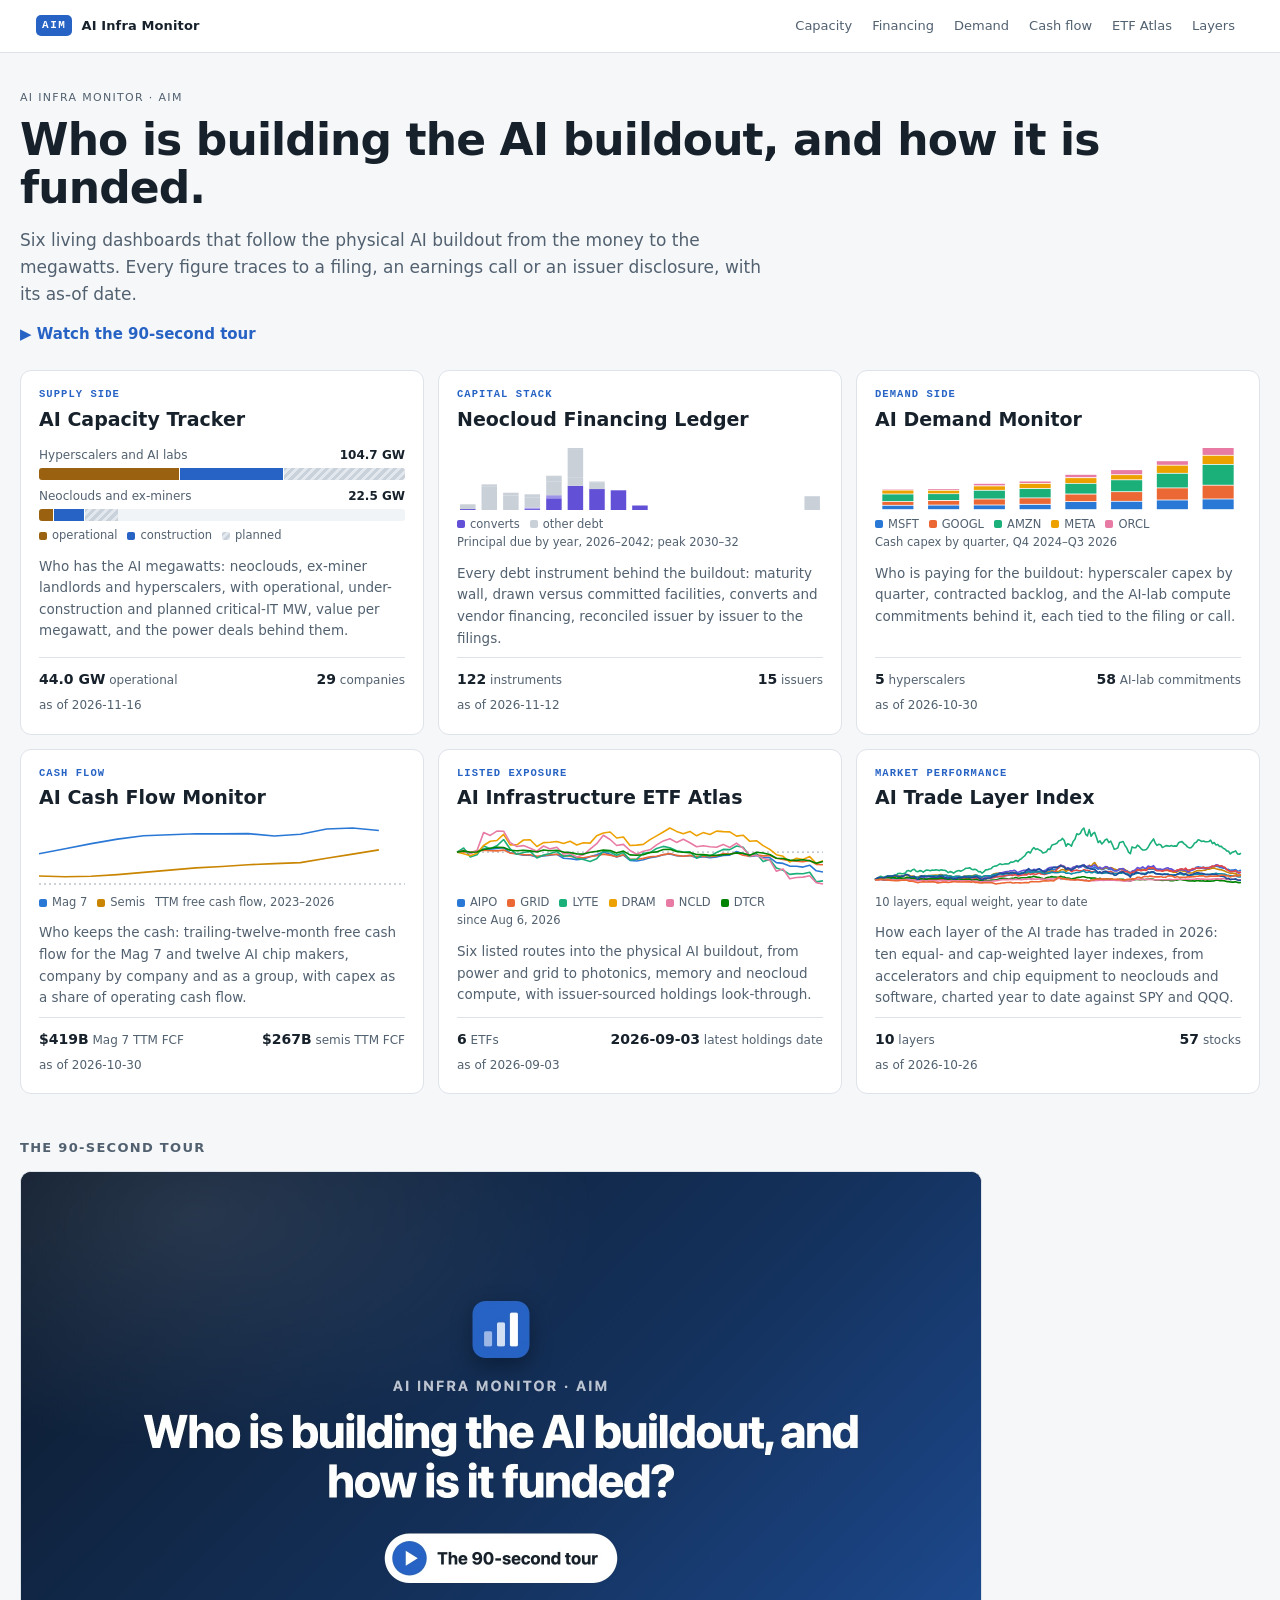
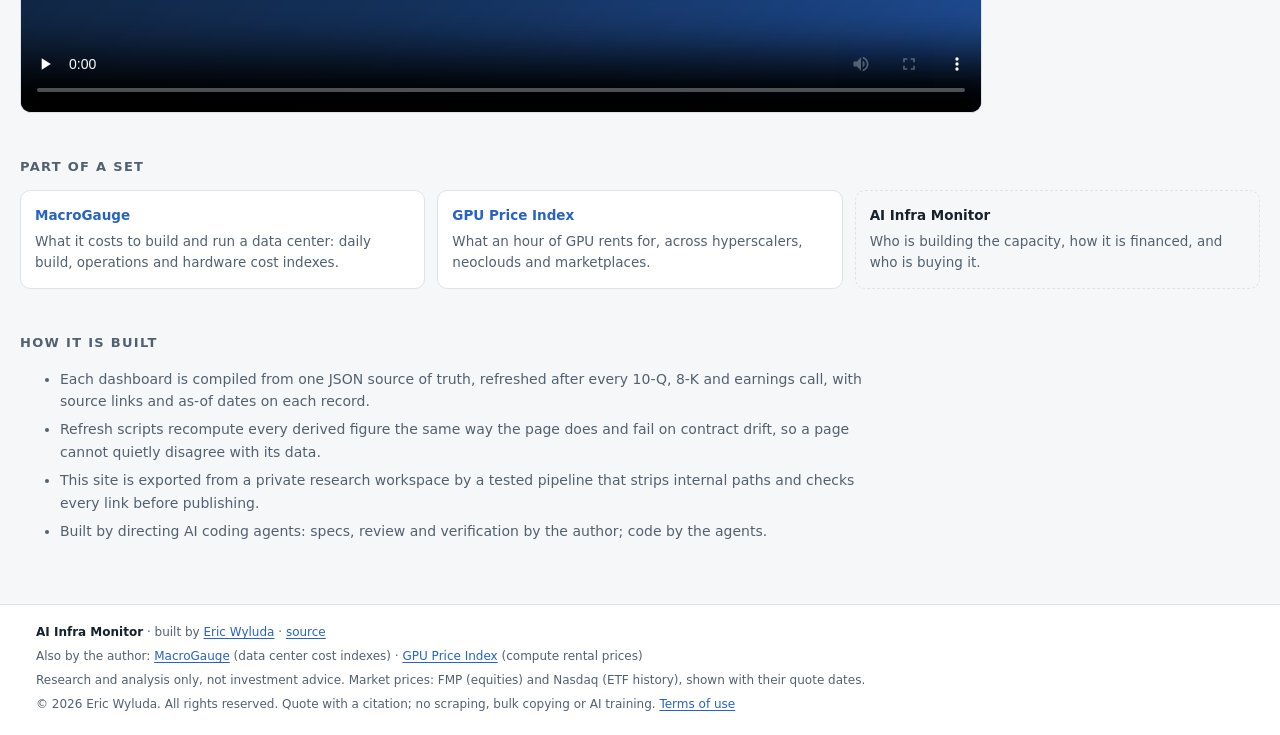
==== commit 49e4b020: "Export: MacroGauge publish 2026-11-23T13:49:58Z (scheduled)" ====
--- a/site/index.html
+++ b/site/index.html
@@ -15,7 +15,7 @@
 <p class="aim-lede">Six living dashboards that follow the physical AI buildout from the money to the megawatts. Every
 figure traces to a filing, an earnings call or an issuer disclosure, with its as-of date.</p>
 <p class="aim-tour-link"><a href="#tour">▶ Watch the 90-second tour</a></p>
-<div class="aim-grid"><a class="aim-card" href="neocloud-capacity-tracker.html"><span class="aim-card-tag">Supply side</span><h2>AI Capacity Tracker</h2><div class="aim-preview" aria-hidden="true"><div class="aim-hbar"><span>Hyperscalers and AI labs</span><b>104.7 GW</b><div class="aim-hbar-track"><i class="aim-seg-op" style="width:38.33%"></i><i class="aim-seg-con" style="width:28.41%"></i><i class="aim-seg-plan" style="width:33.26%"></i></div></div><div class="aim-hbar"><span>Neoclouds and ex-miners</span><b>22.5 GW</b><div class="aim-hbar-track"><i class="aim-seg-op" style="width:3.74%"></i><i class="aim-seg-con" style="width:8.56%"></i><i class="aim-seg-plan" style="width:9.20%"></i></div></div><div class="aim-preview-cap"><span class="aim-key"><i style="background:#9A6210"></i>operational</span><span class="aim-key"><i style="background:#2763C4"></i>construction</span><span class="aim-key"><i style="background:repeating-linear-gradient(135deg,#C9D1DA 0 3px,#E3E8EE 3px 6px)"></i>planned</span></div></div><p>Who has the AI megawatts: neoclouds, ex-miner landlords and hyperscalers, with operational, under-construction and planned critical-IT MW, value per megawatt, and the power deals behind them.</p><div class="aim-stat"><span><b>44.0 GW</b> operational</span><span><b>29</b> companies</span><span class="aim-asof">as of 2026-11-16</span></div></a><a class="aim-card" href="neocloud-financing-ledger.html"><span class="aim-card-tag">Capital stack</span><h2>Neocloud Financing Ledger</h2><div class="aim-preview" aria-hidden="true"><svg class="aim-preview-plot" viewBox="0 0 300 64" preserveAspectRatio="none"><rect x="2.5" y="63" width="12.7" height="1" fill="#6250d6"/><rect x="2.5" y="58.3" width="12.7" height="4.8" fill="#c9d0d8"/><rect x="2.5" y="58.2" width="12.7" height="0.1" fill="#c9d0d8"/><rect x="20.1" y="40.2" width="12.7" height="23.8" fill="#c9d0d8"/><rect x="20.1" y="38.4" width="12.7" height="1.8" fill="#c9d0d8"/><rect x="37.8" y="49.5" width="12.7" height="14.5" fill="#c9d0d8"/><rect x="37.8" y="46.7" width="12.7" height="2.8" fill="#c9d0d8"/><rect x="37.8" y="46.7" width="12.7" height="0" fill="#c9d0d8"/><rect x="55.4" y="63.1" width="12.7" height="0.9" fill="#6250d6"/><rect x="55.4" y="61.6" width="12.7" height="1.5" fill="#9d93e8"/><rect x="55.4" y="51.6" width="12.7" height="9.9" fill="#c9d0d8"/><rect x="55.4" y="51.1" width="12.7" height="0.6" fill="#c9d0d8"/><rect x="55.4" y="48.5" width="12.7" height="2.6" fill="#c9d0d8"/><rect x="55.4" y="48.1" width="12.7" height="0.4" fill="#c9d0d8"/><rect x="73.1" y="52.7" width="12.7" height="11.3" fill="#6250d6"/><rect x="73.1" y="52.3" width="12.7" height="0.4" fill="#9d93e8"/><rect x="73.1" y="49.2" width="12.7" height="3" fill="#9d93e8"/><rect x="73.1" y="35.7" width="12.7" height="13.5" fill="#c9d0d8"/><rect x="73.1" y="30.8" width="12.7" height="4.9" fill="#c9d0d8"/><rect x="73.1" y="29.7" width="12.7" height="1.2" fill="#c9d0d8"/><rect x="90.7" y="41.8" width="12.7" height="22.2" fill="#6250d6"/><rect x="90.7" y="39.9" width="12.7" height="1.9" fill="#9d93e8"/><rect x="90.7" y="39.7" width="12.7" height="0.2" fill="#9d93e8"/><rect x="90.7" y="31.8" width="12.7" height="7.9" fill="#c9d0d8"/><rect x="90.7" y="3.9" width="12.7" height="27.9" fill="#c9d0d8"/><rect x="90.7" y="2" width="12.7" height="1.9" fill="#c9d0d8"/><rect x="108.4" y="43" width="12.7" height="21" fill="#6250d6"/><rect x="108.4" y="36.2" width="12.7" height="6.9" fill="#c9d0d8"/><rect x="108.4" y="35.5" width="12.7" height="0.7" fill="#c9d0d8"/><rect x="126" y="44.3" width="12.7" height="19.7" fill="#6250d6"/><rect x="143.6" y="59.5" width="12.7" height="4.5" fill="#6250d6"/><rect x="161.3" y="64" width="12.7" height="0" fill="#c9d0d8"/><rect x="284.8" y="50.2" width="12.7" height="13.8" fill="#c9d0d8"/></svg><div class="aim-preview-cap"><span class="aim-key"><i style="background:#6250d6"></i>converts</span><span class="aim-key"><i style="background:#c9d0d8"></i>other debt</span><span>Principal due by year, 2026–2042; peak 2030–32</span></div></div><p>Every debt instrument behind the buildout: maturity wall, drawn versus committed facilities, converts and vendor financing, reconciled issuer by issuer to the filings.</p><div class="aim-stat"><span><b>122</b> instruments</span><span><b>15</b> issuers</span><span class="aim-asof">as of 2026-11-12</span></div></a><a class="aim-card" href="ai-demand-monitor.html"><span class="aim-card-tag">Demand side</span><h2>AI Demand Monitor</h2><div class="aim-preview" aria-hidden="true"><svg class="aim-preview-plot" viewBox="0 0 300 64" preserveAspectRatio="none"><rect x="6" y="59.7" width="25.5" height="3.5" fill="#2a78d6"/><rect x="6" y="55.9" width="25.5" height="3" fill="#eb6834"/><rect x="6" y="48.4" width="25.5" height="6.7" fill="#1baf7a"/><rect x="6" y="44.5" width="25.5" height="3.1" fill="#eda100"/><rect x="6" y="43.5" width="25.5" height="0.4" fill="#e87ba4"/><rect x="43.5" y="59.5" width="25.5" height="3.7" fill="#2a78d6"/><rect x="43.5" y="54.9" width="25.5" height="3.8" fill="#eb6834"/><rect x="43.5" y="48.1" width="25.5" height="5.9" fill="#1baf7a"/><rect x="43.5" y="44.7" width="25.5" height="2.7" fill="#eda100"/><rect x="43.5" y="43.1" width="25.5" height="0.8" fill="#e87ba4"/><rect x="81" y="59.4" width="25.5" height="3.8" fill="#2a78d6"/><rect x="81" y="53.4" width="25.5" height="5.2" fill="#eb6834"/><rect x="81" y="44.7" width="25.5" height="7.9" fill="#1baf7a"/><rect x="81" y="40.3" width="25.5" height="3.6" fill="#eda100"/><rect x="81" y="37.8" width="25.5" height="1.6" fill="#e87ba4"/><rect x="118.5" y="58.8" width="25.5" height="4.4" fill="#2a78d6"/><rect x="118.5" y="52.3" width="25.5" height="5.6" fill="#eb6834"/><rect x="118.5" y="42.9" width="25.5" height="8.6" fill="#1baf7a"/><rect x="118.5" y="37.8" width="25.5" height="4.3" fill="#eda100"/><rect x="118.5" y="35.5" width="25.5" height="1.5" fill="#e87ba4"/><rect x="156" y="56" width="25.5" height="7.2" fill="#2a78d6"/><rect x="156" y="48.5" width="25.5" height="6.7" fill="#eb6834"/><rect x="156" y="37.8" width="25.5" height="9.8" fill="#1baf7a"/><rect x="156" y="32.1" width="25.5" height="5" fill="#eda100"/><rect x="156" y="28.8" width="25.5" height="2.4" fill="#e87ba4"/><rect x="193.5" y="55.7" width="25.5" height="7.5" fill="#2a78d6"/><rect x="193.5" y="46.1" width="25.5" height="8.8" fill="#eb6834"/><rect x="193.5" y="34.2" width="25.5" height="11.1" fill="#1baf7a"/><rect x="193.5" y="29.1" width="25.5" height="4.3" fill="#eda100"/><rect x="193.5" y="24.1" width="25.5" height="4.2" fill="#e87ba4"/><rect x="231" y="54.4" width="25.5" height="8.8" fill="#2a78d6"/><rect x="231" y="42.3" width="25.5" height="11.3" fill="#eb6834"/><rect x="231" y="27.7" width="25.5" height="13.8" fill="#1baf7a"/><rect x="231" y="19.6" width="25.5" height="7.3" fill="#eda100"/><rect x="231" y="15.2" width="25.5" height="3.6" fill="#e87ba4"/><rect x="268.5" y="53.4" width="25.5" height="9.8" fill="#2a78d6"/><rect x="268.5" y="39.6" width="25.5" height="13" fill="#eb6834"/><rect x="268.5" y="18.8" width="25.5" height="20" fill="#1baf7a"/><rect x="268.5" y="9.7" width="25.5" height="8.3" fill="#eda100"/><rect x="268.5" y="2" width="25.5" height="6.9" fill="#e87ba4"/></svg><div class="aim-preview-cap"><span class="aim-key"><i style="background:#2a78d6"></i>MSFT</span><span class="aim-key"><i style="background:#eb6834"></i>GOOGL</span><span class="aim-key"><i style="background:#1baf7a"></i>AMZN</span><span class="aim-key"><i style="background:#eda100"></i>META</span><span class="aim-key"><i style="background:#e87ba4"></i>ORCL</span><span>Cash capex by quarter, Q4 2024–Q3 2026</span></div></div><p>Who is paying for the buildout: hyperscaler capex by quarter, contracted backlog, and the AI-lab compute commitments behind it, each tied to the filing or call.</p><div class="aim-stat"><span><b>5</b> hyperscalers</span><span><b>58</b> AI-lab commitments</span><span class="aim-asof">as of 2026-10-30</span></div></a><a class="aim-card" href="ai-cash-flow-monitor.html"><span class="aim-card-tag">Cash flow</span><h2>AI Cash Flow Monitor</h2><div class="aim-preview" aria-hidden="true"><svg class="aim-preview-plot" viewBox="0 0 300 64" preserveAspectRatio="none"><line x1="0" x2="300" y1="60" y2="60" stroke="#9AA6B2" stroke-dasharray="2 3" vector-effect="non-scaling-stroke"/><path d="M0,29.8 L21.4,24.8 L42.9,19.6 L64.3,15.1 L85.7,11.8 L107.1,10.7 L128.6,9.8 L150,9.9 L171.4,9.6 L192.9,12 L214.3,10.2 L235.7,5 L257.1,4 L278.6,6.5" fill="none" stroke="#2a78d6" stroke-width="1.6" stroke-linejoin="round" vector-effect="non-scaling-stroke"/><path d="M0,52 L21.4,52.7 L42.9,52.3 L64.3,50.6 L85.7,48.4 L107.1,46.1 L128.6,43.9 L150,42.5 L171.4,40.7 L192.9,39.6 L214.3,38.6 L235.7,34.2 L257.1,30.1 L278.6,25.9" fill="none" stroke="#c98500" stroke-width="1.6" stroke-linejoin="round" vector-effect="non-scaling-stroke"/></svg><div class="aim-preview-cap"><span class="aim-key"><i style="background:#2a78d6"></i>Mag 7</span><span class="aim-key"><i style="background:#c98500"></i>Semis</span><span>TTM free cash flow, 2023–2026</span></div></div><p>Who keeps the cash: trailing-twelve-month free cash flow for the Mag 7 and twelve AI chip makers, company by company and as a group, with capex as a share of operating cash flow.</p><div class="aim-stat"><span><b>$419B</b> Mag 7 TTM FCF</span><span><b>$267B</b> semis TTM FCF</span><span class="aim-asof">as of 2026-10-30</span></div></a><a class="aim-card" href="ai-infrastructure-etf-atlas.html"><span class="aim-card-tag">Listed exposure</span><h2>AI Infrastructure ETF Atlas</h2><div class="aim-preview" aria-hidden="true"><svg class="aim-preview-plot" viewBox="0 0 300 64" preserveAspectRatio="none"><line x1="0" x2="300" y1="28.1" y2="28.1" stroke="#9AA6B2" stroke-dasharray="2 3" vector-effect="non-scaling-stroke"/><path d="M0,28.1 L5.5,27.1 L10.9,28.7 L16.4,26.9 L21.8,25 L27.3,25.3 L32.7,24.4 L38.2,23.7 L43.6,28.8 L49.1,30 L54.5,31.1 L60,31.3 L65.5,33 L70.9,32 L76.4,31.3 L81.8,30.3 L87.3,34.3 L92.7,34.8 L98.2,35.6 L103.6,34.9 L109.1,32.8 L114.5,30.8 L120,28 L125.5,30.3 L130.9,33 L136.4,31.1 L141.8,36.4 L147.3,37 L152.7,35.8 L158.2,33.8 L163.6,32.7 L169.1,30.8 L174.5,30 L180,31.6 L185.5,32.3 L190.9,31.6 L196.4,33.8 L201.8,32.6 L207.3,33.8 L212.7,32.9 L218.2,31.5 L223.6,31.1 L229.1,27.5 L234.5,29.8 L240,32.4 L245.5,31.6 L250.9,33.5 L256.4,33.6 L261.8,38.6 L267.3,39.4 L272.7,42.1 L278.2,42.2 L283.6,43.1 L289.1,41.2 L294.5,46.8 L300,48" fill="none" stroke="#2a78d6" stroke-width="1.6" stroke-linejoin="round" vector-effect="non-scaling-stroke"/><path d="M0,28.1 L5.5,27.7 L10.9,28.4 L16.4,27.1 L21.8,26.3 L27.3,26.7 L32.7,26.9 L38.2,26.1 L43.6,29.1 L49.1,29.7 L54.5,30.6 L60,30.7 L65.5,32.2 L70.9,31.5 L76.4,30.7 L81.8,30.3 L87.3,31.6 L92.7,32.1 L98.2,33.7 L103.6,33.7 L109.1,32.5 L114.5,31.8 L120,30.1 L125.5,31.1 L130.9,32.7 L136.4,30.8 L141.8,35 L147.3,35.2 L152.7,34.4 L158.2,32.9 L163.6,32.2 L169.1,30.6 L174.5,29.6 L180,31.4 L185.5,32.2 L190.9,31.4 L196.4,32.6 L201.8,32.1 L207.3,32.8 L212.7,31.9 L218.2,29.6 L223.6,30 L229.1,28.8 L234.5,31.3 L240,32.2 L245.5,30.7 L250.9,31.9 L256.4,31.6 L261.8,34.2 L267.3,35.5 L272.7,36.8 L278.2,37.3 L283.6,37.8 L289.1,36.4 L294.5,40.4 L300,40.7" fill="none" stroke="#eb6834" stroke-width="1.6" stroke-linejoin="round" vector-effect="non-scaling-stroke"/><path d="M0,28.1 L5.5,24 L10.9,33 L16.4,30.8 L21.8,21.9 L27.3,24.8 L32.7,21.8 L38.2,15.5 L43.6,25 L49.1,30.3 L54.5,28.5 L60,27.4 L65.5,34 L70.9,31.1 L76.4,29.5 L81.8,27.5 L87.3,32.5 L92.7,31.1 L98.2,34.5 L103.6,35.5 L109.1,37.5 L114.5,34.8 L120,27.1 L125.5,28 L130.9,31.3 L136.4,28.6 L141.8,35.9 L147.3,35.2 L152.7,29.2 L158.2,28.6 L163.6,24.5 L169.1,22.4 L174.5,23.8 L180,26.8 L185.5,28.1 L190.9,27.7 L196.4,34.2 L201.8,30.9 L207.3,32.1 L212.7,28.5 L218.2,25.4 L223.6,25.6 L229.1,22 L234.5,23.2 L240,32.1 L245.5,29.8 L250.9,37.6 L256.4,35.6 L261.8,44.1 L267.3,46.3 L272.7,50.4 L278.2,49.6 L283.6,49.8 L289.1,48.2 L294.5,57.8 L300,56.9" fill="none" stroke="#1baf7a" stroke-width="1.6" stroke-linejoin="round" vector-effect="non-scaling-stroke"/><path d="M0,28.1 L5.5,29.8 L10.9,31.8 L16.4,29.2 L21.8,21.5 L27.3,17.3 L32.7,16.5 L38.2,10.4 L43.6,20.9 L49.1,20.8 L54.5,16 L60,15.8 L65.5,22.5 L70.9,18.6 L76.4,18.3 L81.8,17.5 L87.3,19.4 L92.7,17.3 L98.2,21 L103.6,18.7 L109.1,19.1 L114.5,11.8 L120,9 L125.5,8 L130.9,14 L136.4,13 L141.8,21.5 L147.3,21.1 L152.7,20.4 L158.2,15.6 L163.6,11.9 L169.1,8 L174.5,4 L180,7.4 L185.5,9.7 L190.9,7.4 L196.4,11.8 L201.8,8.6 L207.3,10.5 L212.7,7.1 L218.2,7.6 L223.6,7.9 L229.1,12.1 L234.5,11.2 L240,17.3 L245.5,16.7 L250.9,21.6 L256.4,25.4 L261.8,30.7 L267.3,32.3 L272.7,38 L278.2,34.3 L283.6,35.5 L289.1,32.6 L294.5,39.5 L300,36.8" fill="none" stroke="#eda100" stroke-width="1.6" stroke-linejoin="round" vector-effect="non-scaling-stroke"/><path d="M0,28.1 L5.5,26.4 L10.9,29.8 L16.4,26.5 L21.8,8.6 L27.3,11.4 L32.7,7.1 L38.2,7.2 L43.6,18.6 L49.1,22.5 L54.5,21.6 L60,24.3 L65.5,27.2 L70.9,22 L76.4,24.9 L81.8,23.3 L87.3,29.9 L92.7,29.4 L98.2,33 L103.6,30.8 L109.1,25.1 L114.5,19.7 L120,11.3 L125.5,15.5 L130.9,21.5 L136.4,20.4 L141.8,26.5 L147.3,30.2 L152.7,27.3 L158.2,25.8 L163.6,20.9 L169.1,16.9 L174.5,14.8 L180,18.4 L185.5,15.3 L190.9,18.7 L196.4,22.8 L201.8,21.7 L207.3,22.8 L212.7,23.2 L218.2,20.4 L223.6,23.5 L229.1,19.1 L234.5,24.2 L240,31.8 L245.5,31.2 L250.9,34.4 L256.4,36.2 L261.8,47.3 L267.3,45 L272.7,54.7 L278.2,53.5 L283.6,53.1 L289.1,51.8 L294.5,58.6 L300,60" fill="none" stroke="#e87ba4" stroke-width="1.6" stroke-linejoin="round" vector-effect="non-scaling-stroke"/><path d="M0,28.1 L5.5,26.9 L10.9,28.2 L16.4,28 L21.8,25.5 L27.3,24.2 L32.7,23.2 L38.2,23.6 L43.6,26.3 L49.1,26.8 L54.5,26.3 L60,26.9 L65.5,28 L70.9,26 L76.4,26.8 L81.8,26.2 L87.3,28.1 L92.7,28.5 L98.2,29.9 L103.6,30.1 L109.1,28.3 L114.5,27.4 L120,26.1 L125.5,26.5 L130.9,29.1 L136.4,27.1 L141.8,30.9 L147.3,31.2 L152.7,30.7 L158.2,28.5 L163.6,27.9 L169.1,25.5 L174.5,25.2 L180,27.5 L185.5,28.2 L190.9,28.6 L196.4,30.5 L201.8,30.6 L207.3,31.2 L212.7,31.4 L218.2,30.7 L223.6,30.2 L229.1,28.9 L234.5,29.2 L240,31.2 L245.5,28.2 L250.9,29 L256.4,30.5 L261.8,34.3 L267.3,34.5 L272.7,36.1 L278.2,36.4 L283.6,35.7 L289.1,36.8 L294.5,39.2 L300,37.4" fill="none" stroke="#008300" stroke-width="1.6" stroke-linejoin="round" vector-effect="non-scaling-stroke"/></svg><div class="aim-preview-cap"><span class="aim-key"><i style="background:#2a78d6"></i>AIPO</span><span class="aim-key"><i style="background:#eb6834"></i>GRID</span><span class="aim-key"><i style="background:#1baf7a"></i>LYTE</span><span class="aim-key"><i style="background:#eda100"></i>DRAM</span><span class="aim-key"><i style="background:#e87ba4"></i>NCLD</span><span class="aim-key"><i style="background:#008300"></i>DTCR</span><span>since Aug 6, 2026</span></div></div><p>Six listed routes into the physical AI buildout, from power and grid to photonics, memory and neocloud compute, with issuer-sourced holdings look-through.</p><div class="aim-stat"><span><b>6</b> ETFs</span><span><b>2026-09-03</b> latest holdings date</span><span class="aim-asof">as of 2026-09-03</span></div></a><a class="aim-card" href="ai-trade-layer-index.html"><span class="aim-card-tag">Market performance</span><h2>AI Trade Layer Index</h2><div class="aim-preview" aria-hidden="true"><svg class="aim-preview-plot" viewBox="0 0 300 64" preserveAspectRatio="none"><line x1="0" x2="300" y1="55.6" y2="55.6" stroke="#9AA6B2" stroke-dasharray="2 3" vector-effect="non-scaling-stroke"/><path d="M0,55.6 L1.5,55.2 L2.9,55.2 L4.4,55.2 L5.9,55.4 L7.3,55.6 L8.8,55.6 L10.2,55.5 L11.7,55.4 L13.2,55.6 L14.6,55.4 L16.1,55.3 L17.6,55.6 L19,55.2 L20.5,55.1 L22,55.1 L23.4,55.2 L24.9,55 L26.3,55 L27.8,55.1 L29.3,55.4 L30.7,55.3 L32.2,55.6 L33.7,56.2 L35.1,56.2 L36.6,55.2 L38,54.9 L39.5,55 L41,54.9 L42.4,55.2 L43.9,55.2 L45.4,55.2 L46.8,55.2 L48.3,55.2 L49.8,55.1 L51.2,55.2 L52.7,54.9 L54.1,54.7 L55.6,55.1 L57.1,55.2 L58.5,55.3 L60,55.7 L61.5,55.4 L62.9,55.5 L64.4,55.4 L65.9,55 L67.3,54.9 L68.8,54.9 L70.2,55.3 L71.7,55.5 L73.2,55.2 L74.6,55.1 L76.1,55.2 L77.6,55.1 L79,55.3 L80.5,55 L82,55 L83.4,54.3 L84.9,54.8 L86.3,55.1 L87.8,55.6 L89.3,54.7 L90.7,54.3 L92.2,54.3 L93.7,54.2 L95.1,54.1 L96.6,53.5 L98,53.3 L99.5,52.8 L101,52.6 L102.4,52.2 L103.9,52.1 L105.4,51.9 L106.8,51.6 L108.3,51.4 L109.8,51.3 L111.2,50.3 L112.7,50.1 L114.1,49 L115.6,49.4 L117.1,50.1 L118.5,49.9 L120,49.5 L121.5,49.4 L122.9,49.7 L124.4,49.4 L125.9,48 L127.3,48.8 L128.8,48 L130.2,48 L131.7,48.4 L133.2,47.9 L134.6,47.2 L136.1,48.1 L137.6,48.4 L139,48.3 L140.5,47.2 L142,46.6 L143.4,46.3 L144.9,45.5 L146.3,45.9 L147.8,45.2 L149.3,44.9 L150.7,43.6 L152.2,42 L153.7,41.9 L155.1,42.4 L156.6,44.9 L158,44.1 L159.5,44.8 L161,45.9 L162.4,44.5 L163.9,43.9 L165.4,42.4 L166.8,43.7 L168.3,43.1 L169.8,41.8 L171.2,42.3 L172.7,43.9 L174.1,44 L175.6,44.1 L177.1,44.8 L178.5,44 L180,43 L181.5,44.2 L182.9,45.3 L184.4,44.6 L185.9,45.6 L187.3,45.2 L188.8,44.3 L190.2,44.3 L191.7,45.5 L193.2,45.3 L194.6,45.7 L196.1,46.8 L197.6,47 L199,46.6 L200.5,45.5 L202,45.4 L203.4,45.6 L204.9,46.5 L206.3,46.9 L207.8,47.8 L209.3,48.8 L210.7,47.4 L212.2,47.2 L213.7,46.9 L215.1,45.3 L216.6,45.6 L218,45.4 L219.5,45.2 L221,45.8 L222.4,45.7 L223.9,45.3 L225.4,45.1 L226.8,45.1 L228.3,45.1 L229.8,46.1 L231.2,46.2 L232.7,45.9 L234.1,46.1 L235.6,46.7 L237.1,46.2 L238.5,46 L240,45.5 L241.5,46.5 L242.9,46.4 L244.4,46.7 L245.9,46.7 L247.3,46.6 L248.8,45.9 L250.2,45.4 L251.7,45.2 L253.2,45.8 L254.6,45.3 L256.1,46.6 L257.6,46.5 L259,46.2 L260.5,45.2 L262,44.7 L263.4,43.2 L264.9,42.9 L266.3,43.2 L267.8,43.5 L269.3,43.3 L270.7,43.9 L272.2,43.5 L273.7,43.6 L275.1,43.5 L276.6,42.8 L278,42.6 L279.5,42.1 L281,42.4 L282.4,43.4 L283.9,43.6 L285.4,44.2 L286.8,44 L288.3,45.3 L289.8,45.4 L291.2,46.4 L292.7,46 L294.1,46.1 L295.6,45.6 L297.1,47 L298.5,46.8 L300,46.2" fill="none" stroke="#2a78d6" stroke-width="1.6" stroke-linejoin="round" vector-effect="non-scaling-stroke"/><path d="M0,55.6 L1.5,54.8 L2.9,54.1 L4.4,53.5 L5.9,53.8 L7.3,54.1 L8.8,53.2 L10.2,53 L11.7,53 L13.2,53.1 L14.6,52.2 L16.1,51.9 L17.6,52.3 L19,52 L20.5,52.2 L22,52.2 L23.4,52.1 L24.9,51.5 L26.3,51.4 L27.8,51.1 L29.3,52.2 L30.7,52.1 L32.2,52.5 L33.7,53.4 L35.1,53.2 L36.6,52.1 L38,52 L39.5,52 L41,51.6 L42.4,52 L43.9,51.6 L45.4,51.5 L46.8,51.2 L48.3,51.2 L49.8,51.1 L51.2,51.2 L52.7,50.9 L54.1,50.5 L55.6,51.1 L57.1,51.2 L58.5,51.3 L60,52.2 L61.5,51.8 L62.9,52.4 L64.4,53.4 L65.9,52.6 L67.3,52.4 L68.8,52.3 L70.2,52.8 L71.7,52.7 L73.2,52.3 L74.6,52 L76.1,52.1 L77.6,51.7 L79,52 L80.5,51.6 L82,51.1 L83.4,51.3 L84.9,52.4 L86.3,52.5 L87.8,53.3 L89.3,52.3 L90.7,51.8 L92.2,52 L93.7,51.8 L95.1,51.7 L96.6,50.3 L98,49.8 L99.5,49.4 L101,49.4 L102.4,49.1 L103.9,49.4 L105.4,49.6 L106.8,48.9 L108.3,48.9 L109.8,49.1 L111.2,48.8 L112.7,49 L114.1,48.2 L115.6,48.7 L117.1,49.5 L118.5,49.5 L120,49.1 L121.5,49.3 L122.9,49.3 L124.4,48.6 L125.9,47.8 L127.3,48.6 L128.8,47.7 L130.2,47.7 L131.7,48.2 L133.2,47.8 L134.6,47.7 L136.1,48.4 L137.6,49.1 L139,49.3 L140.5,48.3 L142,48 L143.4,47.7 L144.9,46.9 L146.3,47.3 L147.8,47.5 L149.3,47.5 L150.7,47.4 L152.2,46.1 L153.7,45.6 L155.1,45.7 L156.6,47.6 L158,46.1 L159.5,45.8 L161,46.1 L162.4,43.5 L163.9,42.9 L165.4,42.1 L166.8,43.4 L168.3,42.9 L169.8,41.7 L171.2,40.8 L172.7,43.2 L174.1,43.1 L175.6,41.2 L177.1,42.5 L178.5,40.2 L180,38.5 L181.5,41.2 L182.9,43.6 L184.4,43.6 L185.9,45.2 L187.3,44.6 L188.8,43.6 L190.2,43.4 L191.7,44.5 L193.2,43.6 L194.6,44.1 L196.1,45 L197.6,45.6 L199,45.9 L200.5,44.7 L202,44.9 L203.4,44.8 L204.9,45.8 L206.3,46.7 L207.8,48.1 L209.3,49.6 L210.7,47.4 L212.2,47.3 L213.7,47 L215.1,45.7 L216.6,46.3 L218,46.4 L219.5,45.4 L221,46 L222.4,45.2 L223.9,44.3 L225.4,44.1 L226.8,44.7 L228.3,43.8 L229.8,45.2 L231.2,46.1 L232.7,46.1 L234.1,46.2 L235.6,46.6 L237.1,46.4 L238.5,46.4 L240,46.3 L241.5,47.3 L242.9,47.4 L244.4,48.1 L245.9,48.1 L247.3,48.1 L248.8,47.1 L250.2,46.4 L251.7,46.7 L253.2,47.5 L254.6,47.1 L256.1,48.8 L257.6,48.9 L259,49 L260.5,48.8 L262,47.8 L263.4,47 L264.9,46.5 L266.3,46.6 L267.8,46.7 L269.3,46.3 L270.7,46.2 L272.2,45.3 L273.7,45.2 L275.1,44.7 L276.6,44 L278,44.1 L279.5,44.8 L281,45.2 L282.4,45.6 L283.9,45.7 L285.4,46.4 L286.8,47.1 L288.3,48.1 L289.8,48.6 L291.2,49.4 L292.7,49.1 L294.1,49.6 L295.6,49.4 L297.1,51.1 L298.5,51.1 L300,50.7" fill="none" stroke="#c98500" stroke-width="1.6" stroke-linejoin="round" vector-effect="non-scaling-stroke"/><path d="M0,55.6 L1.5,54.4 L2.9,54.4 L4.4,52.2 L5.9,52.8 L7.3,53.6 L8.8,52.5 L10.2,51.9 L11.7,52 L13.2,52.2 L14.6,51.7 L16.1,51.3 L17.6,50.8 L19,49.5 L20.5,49.4 L22,49.7 L23.4,49.6 L24.9,48.9 L26.3,46.8 L27.8,46.6 L29.3,47.5 L30.7,45.8 L32.2,45.2 L33.7,47.3 L35.1,47.7 L36.6,46.6 L38,46.9 L39.5,48.2 L41,46.8 L42.4,46 L43.9,46.2 L45.4,46.7 L46.8,46.1 L48.3,46.3 L49.8,45.9 L51.2,46 L52.7,46.6 L54.1,45.8 L55.6,46.1 L57.1,46.3 L58.5,47 L60,48.6 L61.5,47.6 L62.9,48 L64.4,49.2 L65.9,47.8 L67.3,47.1 L68.8,46.6 L70.2,47.3 L71.7,46.4 L73.2,45.4 L74.6,44.2 L76.1,44.3 L77.6,43.7 L79,45.2 L80.5,45.6 L82,45.3 L83.4,46 L84.9,47.8 L86.3,47.6 L87.8,49.1 L89.3,47.7 L90.7,45.9 L92.2,45.8 L93.7,45 L95.1,44.8 L96.6,42.9 L98,42.1 L99.5,42 L101,40.9 L102.4,39.8 L103.9,40.5 L105.4,40.2 L106.8,39.8 L108.3,40 L109.8,39.6 L111.2,38.1 L112.7,38.2 L114.1,37.5 L115.6,36.4 L117.1,37.6 L118.5,35.7 L120,34.7 L121.5,33 L122.9,31.6 L124.4,28.7 L125.9,27.7 L127.3,29.1 L128.8,25.5 L130.2,23.5 L131.7,25.5 L133.2,24.8 L134.6,25.9 L136.1,26.7 L137.6,29 L139,28.5 L140.5,27.7 L142,24.9 L143.4,25.5 L144.9,21.3 L146.3,20.5 L147.8,20 L149.3,19 L150.7,16.8 L152.2,16.3 L153.7,14.4 L155.1,16.5 L156.6,22.2 L158,19.7 L159.5,20.5 L161,22.1 L162.4,17.5 L163.9,15.3 L165.4,9.7 L166.8,10.6 L168.3,9.4 L169.8,5.7 L171.2,4 L172.7,10.4 L174.1,12 L175.6,5.6 L177.1,12.2 L178.5,9.7 L180,8.4 L181.5,13.2 L182.9,18.6 L184.4,16.9 L185.9,20 L187.3,18.2 L188.8,15.7 L190.2,15.1 L191.7,18.6 L193.2,17 L194.6,20.8 L196.1,25.2 L197.6,24.8 L199,23.9 L200.5,18.5 L202,18.1 L203.4,17.5 L204.9,21.5 L206.3,23.9 L207.8,28.1 L209.3,29.7 L210.7,22.9 L212.2,23.8 L213.7,23.8 L215.1,21.1 L216.6,22.5 L218,24.6 L219.5,26 L221,26 L222.4,25.4 L223.9,23.2 L225.4,19.8 L226.8,17.5 L228.3,14.9 L229.8,19.2 L231.2,21.4 L232.7,20.3 L234.1,20.7 L235.6,23.5 L237.1,22.6 L238.5,21.6 L240,21.9 L241.5,22.2 L242.9,21.5 L244.4,22.2 L245.9,21.9 L247.3,22.2 L248.8,18.8 L250.2,18 L251.7,17.6 L253.2,19.6 L254.6,20.8 L256.1,22.9 L257.6,23.9 L259,23.7 L260.5,21.9 L262,19 L263.4,18.3 L264.9,15.8 L266.3,16.3 L267.8,17.5 L269.3,17 L270.7,17.8 L272.2,17.7 L273.7,17.5 L275.1,16.2 L276.6,19.6 L278,18.5 L279.5,21 L281,20.4 L282.4,22.4 L283.9,22.4 L285.4,24.3 L286.8,25 L288.3,26.9 L289.8,27.3 L291.2,30 L292.7,28.3 L294.1,27.9 L295.6,26.9 L297.1,29.9 L298.5,30.3 L300,29.3" fill="none" stroke="#1baf7a" stroke-width="1.6" stroke-linejoin="round" vector-effect="non-scaling-stroke"/><path d="M0,55.6 L1.5,55.1 L2.9,55.6 L4.4,55.3 L5.9,55.2 L7.3,56.1 L8.8,55.8 L10.2,55.6 L11.7,55 L13.2,55.6 L14.6,55.3 L16.1,55.4 L17.6,55.1 L19,55.4 L20.5,55.3 L22,55.6 L23.4,55.6 L24.9,55 L26.3,54.7 L27.8,54.9 L29.3,55.2 L30.7,54.9 L32.2,54.8 L33.7,55.6 L35.1,55.5 L36.6,54.2 L38,53.2 L39.5,53.2 L41,53.9 L42.4,54.4 L43.9,54.2 L45.4,54.1 L46.8,53.9 L48.3,53.5 L49.8,53.4 L51.2,53.4 L52.7,53.4 L54.1,52.9 L55.6,53.6 L57.1,53.5 L58.5,52.8 L60,54.1 L61.5,53.7 L62.9,53.8 L64.4,54.5 L65.9,53.6 L67.3,53.5 L68.8,53.3 L70.2,53.9 L71.7,53.7 L73.2,53.3 L74.6,53.5 L76.1,53.1 L77.6,52.4 L79,53.4 L80.5,52.9 L82,52.6 L83.4,52.5 L84.9,53.9 L86.3,53.8 L87.8,54.9 L89.3,54 L90.7,53.5 L92.2,52.6 L93.7,52.9 L95.1,52.4 L96.6,51.2 L98,51.2 L99.5,50.2 L101,49.5 L102.4,48.9 L103.9,48.8 L105.4,48.3 L106.8,47.9 L108.3,47.5 L109.8,47.2 L111.2,46.8 L112.7,47 L114.1,46.3 L115.6,47.3 L117.1,48.6 L118.5,47.8 L120,47.1 L121.5,46.4 L122.9,46.4 L124.4,45.8 L125.9,46.1 L127.3,47.4 L128.8,47.1 L130.2,45.4 L131.7,45.8 L133.2,45.3 L134.6,45.1 L136.1,46 L137.6,47.3 L139,46.5 L140.5,45.6 L142,44.2 L143.4,43.6 L144.9,43.2 L146.3,43.4 L147.8,43.4 L149.3,43.2 L150.7,43.2 L152.2,40.9 L153.7,41.7 L155.1,42.4 L156.6,44.5 L158,43.6 L159.5,44.6 L161,44.6 L162.4,43.2 L163.9,42.9 L165.4,41.7 L166.8,43.4 L168.3,43.2 L169.8,42.3 L171.2,40.5 L172.7,42.5 L174.1,42.3 L175.6,41.8 L177.1,43.1 L178.5,41.9 L180,40.9 L181.5,42.5 L182.9,44.3 L184.4,43.2 L185.9,44.7 L187.3,43.8 L188.8,42.6 L190.2,42.7 L191.7,44.2 L193.2,43.9 L194.6,45.1 L196.1,46.6 L197.6,46.8 L199,46.3 L200.5,44.9 L202,44.8 L203.4,44.6 L204.9,46.3 L206.3,47.1 L207.8,48.5 L209.3,49.8 L210.7,47.4 L212.2,46.6 L213.7,45.5 L215.1,43.6 L216.6,44.2 L218,44 L219.5,42.8 L221,44.3 L222.4,44.1 L223.9,42.1 L225.4,42.7 L226.8,42.8 L228.3,41.7 L229.8,44.1 L231.2,45.1 L232.7,45 L234.1,45 L235.6,45.8 L237.1,45 L238.5,44.2 L240,43.8 L241.5,44.9 L242.9,44.8 L244.4,46 L245.9,46.9 L247.3,47.2 L248.8,46.3 L250.2,45.8 L251.7,45.6 L253.2,46.4 L254.6,45.8 L256.1,47.9 L257.6,47.6 L259,46.4 L260.5,45.9 L262,45.2 L263.4,44.1 L264.9,43.8 L266.3,44.2 L267.8,44.2 L269.3,43.7 L270.7,44.7 L272.2,44.2 L273.7,44.2 L275.1,42.9 L276.6,42.2 L278,42.2 L279.5,40.8 L281,41 L282.4,42.5 L283.9,41.8 L285.4,43.6 L286.8,43.8 L288.3,45.8 L289.8,46.3 L291.2,47.5 L292.7,47.2 L294.1,47.3 L295.6,46.6 L297.1,48.8 L298.5,49.1 L300,48.3" fill="none" stroke="#6250d6" stroke-width="1.6" stroke-linejoin="round" vector-effect="non-scaling-stroke"/><path d="M0,55.6 L1.5,55.2 L2.9,55.6 L4.4,55.3 L5.9,55.6 L7.3,56 L8.8,55.8 L10.2,55.6 L11.7,55.5 L13.2,55.8 L14.6,55.5 L16.1,55.3 L17.6,55.8 L19,55.6 L20.5,55.7 L22,55.7 L23.4,55.7 L24.9,55.3 L26.3,55.2 L27.8,55.5 L29.3,55.9 L30.7,55.7 L32.2,55.9 L33.7,55.6 L35.1,55.7 L36.6,54.8 L38,54.8 L39.5,55 L41,55.2 L42.4,55.9 L43.9,55.5 L45.4,55.6 L46.8,55.6 L48.3,55.3 L49.8,55.1 L51.2,55.3 L52.7,55.1 L54.1,54.7 L55.6,55.2 L57.1,54.6 L58.5,54.4 L60,55 L61.5,54.6 L62.9,54.8 L64.4,55.3 L65.9,54.8 L67.3,54.9 L68.8,54.9 L70.2,55 L71.7,55 L73.2,54.7 L74.6,54.7 L76.1,55 L77.6,54.5 L79,55.7 L80.5,55 L82,54.2 L83.4,53.6 L84.9,54.6 L86.3,54.7 L87.8,55.6 L89.3,54.9 L90.7,54.7 L92.2,54.3 L93.7,54.5 L95.1,54.3 L96.6,53.6 L98,53.6 L99.5,53 L101,52.5 L102.4,52.3 L103.9,52.4 L105.4,51.9 L106.8,51.6 L108.3,51.2 L109.8,51 L111.2,51 L112.7,51.4 L114.1,50.8 L115.6,50.9 L117.1,51.9 L118.5,51.8 L120,51.1 L121.5,51 L122.9,50.8 L124.4,50.9 L125.9,49.6 L127.3,50.4 L128.8,49.7 L130.2,49.9 L131.7,50.4 L133.2,49.8 L134.6,49.1 L136.1,49.9 L137.6,50.2 L139,50.5 L140.5,49.9 L142,49.5 L143.4,48.1 L144.9,47.8 L146.3,47.9 L147.8,47.5 L149.3,44.9 L150.7,43.7 L152.2,41.6 L153.7,42.2 L155.1,42.8 L156.6,45.3 L158,44.8 L159.5,45.9 L161,47.7 L162.4,46.7 L163.9,46.4 L165.4,45.9 L166.8,46.8 L168.3,46.9 L169.8,46.8 L171.2,45.6 L172.7,46.2 L174.1,46.3 L175.6,46.8 L177.1,47.9 L178.5,47.9 L180,47 L181.5,47.6 L182.9,48.8 L184.4,48.3 L185.9,48.7 L187.3,47.9 L188.8,47.4 L190.2,47.6 L191.7,48 L193.2,47.4 L194.6,48.2 L196.1,49.5 L197.6,49.3 L199,49.4 L200.5,48.2 L202,47.1 L203.4,47 L204.9,47.9 L206.3,47.8 L207.8,48.3 L209.3,49.6 L210.7,48.2 L212.2,48.3 L213.7,47.6 L215.1,45.6 L216.6,46 L218,46.8 L219.5,46.2 L221,46.3 L222.4,46.5 L223.9,44.2 L225.4,43.7 L226.8,43.9 L228.3,44 L229.8,45.7 L231.2,46.7 L232.7,46.8 L234.1,46.8 L235.6,47.3 L237.1,46.4 L238.5,46.2 L240,46 L241.5,46.9 L242.9,46.9 L244.4,47.5 L245.9,47.1 L247.3,46.1 L248.8,45.9 L250.2,45 L251.7,44.9 L253.2,45.8 L254.6,44.1 L256.1,46 L257.6,46.1 L259,45.4 L260.5,44.5 L262,44.7 L263.4,44 L264.9,44.1 L266.3,44 L267.8,43.8 L269.3,43.3 L270.7,43.9 L272.2,43.8 L273.7,43.7 L275.1,43 L276.6,42 L278,42.4 L279.5,41.5 L281,41.3 L282.4,42 L283.9,41.8 L285.4,42.8 L286.8,43.2 L288.3,45.5 L289.8,46.4 L291.2,47.6 L292.7,47.5 L294.1,47.5 L295.6,46.7 L297.1,48.3 L298.5,48.4 L300,48.3" fill="none" stroke="#e34948" stroke-width="1.6" stroke-linejoin="round" vector-effect="non-scaling-stroke"/><path d="M0,55.6 L1.5,55 L2.9,55 L4.4,54.9 L5.9,55.4 L7.3,55.7 L8.8,55.5 L10.2,55.3 L11.7,55.2 L13.2,55.3 L14.6,55.1 L16.1,54.6 L17.6,54.8 L19,54.5 L20.5,54.5 L22,54.6 L23.4,54.6 L24.9,54.3 L26.3,54.1 L27.8,53.5 L29.3,53.7 L30.7,53.2 L32.2,52.9 L33.7,53.1 L35.1,53.4 L36.6,52.7 L38,52.4 L39.5,52.4 L41,51.7 L42.4,52.1 L43.9,52.1 L45.4,51.9 L46.8,51.9 L48.3,51.8 L49.8,51.8 L51.2,52 L52.7,51.3 L54.1,51.3 L55.6,51.3 L57.1,51.4 L58.5,51.2 L60,52.2 L61.5,52.1 L62.9,52.4 L64.4,53 L65.9,52.3 L67.3,52.2 L68.8,52.2 L70.2,52.6 L71.7,52.7 L73.2,52.3 L74.6,52.3 L76.1,52.1 L77.6,52 L79,52.4 L80.5,52 L82,51.4 L83.4,51.2 L84.9,52.1 L86.3,52.3 L87.8,52.9 L89.3,52.1 L90.7,51.7 L92.2,51.8 L93.7,51.9 L95.1,51.7 L96.6,50.7 L98,50.3 L99.5,50.1 L101,49.8 L102.4,49.7 L103.9,50.2 L105.4,50.4 L106.8,49.8 L108.3,49.6 L109.8,49.6 L111.2,49.2 L112.7,48.9 L114.1,48.9 L115.6,49.1 L117.1,49.6 L118.5,49.8 L120,48.9 L121.5,48.6 L122.9,48.6 L124.4,48.2 L125.9,47.5 L127.3,48.4 L128.8,48.3 L130.2,47.7 L131.7,48 L133.2,47.9 L134.6,47.6 L136.1,48.3 L137.6,49.2 L139,49.6 L140.5,49.3 L142,49.1 L143.4,48.9 L144.9,48.1 L146.3,48.5 L147.8,48.8 L149.3,48.7 L150.7,48.5 L152.2,48 L153.7,48 L155.1,48.1 L156.6,49.2 L158,49.1 L159.5,49.2 L161,50.1 L162.4,49.3 L163.9,49 L165.4,48.4 L166.8,48.5 L168.3,48 L169.8,47.3 L171.2,46.8 L172.7,48.4 L174.1,48.4 L175.6,47.8 L177.1,48.8 L178.5,48.6 L180,47.7 L181.5,48.7 L182.9,49.3 L184.4,48.7 L185.9,49.4 L187.3,49.2 L188.8,48.9 L190.2,48.8 L191.7,49.3 L193.2,49.2 L194.6,49.2 L196.1,49.6 L197.6,49.5 L199,49.5 L200.5,48.9 L202,49.2 L203.4,48.8 L204.9,49.3 L206.3,49.6 L207.8,50.4 L209.3,51.9 L210.7,50.9 L212.2,50.2 L213.7,49.6 L215.1,49.3 L216.6,49.2 L218,49.4 L219.5,49.4 L221,49.5 L222.4,48.9 L223.9,48.7 L225.4,48.6 L226.8,48.4 L228.3,48.2 L229.8,49.3 L231.2,49.8 L232.7,50.1 L234.1,50 L235.6,50.3 L237.1,50.4 L238.5,50 L240,50 L241.5,50.7 L242.9,50.7 L244.4,50.9 L245.9,50.8 L247.3,50.6 L248.8,50.2 L250.2,49.8 L251.7,50.4 L253.2,50.9 L254.6,50.2 L256.1,51.4 L257.6,51.5 L259,51.2 L260.5,51 L262,50.5 L263.4,50.2 L264.9,50 L266.3,50.1 L267.8,50.1 L269.3,49.9 L270.7,50.5 L272.2,50.2 L273.7,50.4 L275.1,50 L276.6,49.7 L278,49.7 L279.5,49.3 L281,49.7 L282.4,49.9 L283.9,49.8 L285.4,50.1 L286.8,50.1 L288.3,51 L289.8,51.4 L291.2,51.8 L292.7,51.8 L294.1,52 L295.6,51.5 L297.1,52.8 L298.5,53 L300,52.7" fill="none" stroke="#0e8fa8" stroke-width="1.6" stroke-linejoin="round" vector-effect="non-scaling-stroke"/><path d="M0,55.6 L1.5,54.7 L2.9,54.5 L4.4,54.4 L5.9,54.8 L7.3,54.8 L8.8,53.9 L10.2,53.8 L11.7,53.8 L13.2,54.1 L14.6,53.3 L16.1,53.6 L17.6,54.2 L19,53.9 L20.5,53.9 L22,54.1 L23.4,54.4 L24.9,53.9 L26.3,53.3 L27.8,53.6 L29.3,54.1 L30.7,54.4 L32.2,54 L33.7,55.2 L35.1,56 L36.6,55.3 L38,54.9 L39.5,55 L41,55.1 L42.4,55.3 L43.9,54.8 L45.4,54.5 L46.8,54.6 L48.3,54.6 L49.8,54.8 L51.2,54.8 L52.7,54.4 L54.1,54.1 L55.6,54.1 L57.1,54.6 L58.5,54.7 L60,55.2 L61.5,54.9 L62.9,55 L64.4,55.8 L65.9,55.2 L67.3,55.1 L68.8,55.3 L70.2,55.4 L71.7,55.5 L73.2,55.4 L74.6,55.2 L76.1,55.2 L77.6,55.1 L79,56.2 L80.5,56 L82,55.8 L83.4,55.6 L84.9,56.2 L86.3,56.2 L87.8,56.9 L89.3,56.5 L90.7,56.5 L92.2,56.5 L93.7,56.5 L95.1,56.5 L96.6,56.1 L98,56.1 L99.5,55.8 L101,55.4 L102.4,54.5 L103.9,54.4 L105.4,54.3 L106.8,54.5 L108.3,54.8 L109.8,55.2 L111.2,54.6 L112.7,54.3 L114.1,54.1 L115.6,53.5 L117.1,54.2 L118.5,54.2 L120,53.7 L121.5,53.8 L122.9,53.7 L124.4,53.7 L125.9,53.1 L127.3,53.1 L128.8,52.8 L130.2,52.2 L131.7,52.9 L133.2,53.3 L134.6,53.4 L136.1,54.1 L137.6,54.6 L139,54.8 L140.5,53.8 L142,53.2 L143.4,53 L144.9,52.6 L146.3,53 L147.8,53 L149.3,53.3 L150.7,53 L152.2,52.3 L153.7,53 L155.1,53 L156.6,54.1 L158,54 L159.5,54.3 L161,55.2 L162.4,54.5 L163.9,54.4 L165.4,53.6 L166.8,53.4 L168.3,53.3 L169.8,52.7 L171.2,52.7 L172.7,53.3 L174.1,53.6 L175.6,53.7 L177.1,54.1 L178.5,54 L180,54 L181.5,54.5 L182.9,54.9 L184.4,54.3 L185.9,55.1 L187.3,55.2 L188.8,54.8 L190.2,55 L191.7,55.3 L193.2,55.2 L194.6,55.2 L196.1,56.1 L197.6,56.1 L199,56 L200.5,55.3 L202,55.2 L203.4,55.3 L204.9,56 L206.3,56 L207.8,56.6 L209.3,57 L210.7,55.9 L212.2,56 L213.7,55.5 L215.1,55.5 L216.6,55.6 L218,55.6 L219.5,55.3 L221,55.7 L222.4,55.4 L223.9,55.2 L225.4,55 L226.8,55.1 L228.3,55.3 L229.8,56.2 L231.2,55.9 L232.7,56.3 L234.1,56.3 L235.6,56.5 L237.1,56.1 L238.5,56.2 L240,56.1 L241.5,56.6 L242.9,56.5 L244.4,56.6 L245.9,56.3 L247.3,56.3 L248.8,55.8 L250.2,55.3 L251.7,55.8 L253.2,56.3 L254.6,56.3 L256.1,56.8 L257.6,56.9 L259,56.9 L260.5,56.7 L262,57.1 L263.4,56.8 L264.9,56.8 L266.3,56.9 L267.8,57 L269.3,56.9 L270.7,57.2 L272.2,56.9 L273.7,57.1 L275.1,57.1 L276.6,57 L278,56.9 L279.5,56 L281,56.1 L282.4,56.7 L283.9,56.4 L285.4,56.8 L286.8,56.9 L288.3,57.6 L289.8,57.6 L291.2,58 L292.7,58.1 L294.1,58.1 L295.6,57.8 L297.1,58.4 L298.5,58.6 L300,58.5" fill="none" stroke="#008300" stroke-width="1.6" stroke-linejoin="round" vector-effect="non-scaling-stroke"/><path d="M0,55.6 L1.5,55.7 L2.9,55.6 L4.4,55.5 L5.9,55.5 L7.3,55.5 L8.8,55.3 L10.2,55.3 L11.7,55.4 L13.2,55.7 L14.6,55.7 L16.1,55.7 L17.6,56 L19,56.1 L20.5,55.8 L22,55.7 L23.4,55.5 L24.9,55.5 L26.3,55.5 L27.8,55.6 L29.3,55.8 L30.7,55.8 L32.2,56.1 L33.7,56.4 L35.1,56.7 L36.6,56.8 L38,56.5 L39.5,56.5 L41,56.7 L42.4,56.8 L43.9,56.8 L45.4,57 L46.8,56.8 L48.3,56.8 L49.8,56.8 L51.2,57.1 L52.7,57 L54.1,56.8 L55.6,56.8 L57.1,56.9 L58.5,56.8 L60,56.8 L61.5,56.7 L62.9,56.6 L64.4,56.8 L65.9,56.7 L67.3,56.7 L68.8,56.5 L70.2,56.7 L71.7,56.9 L73.2,56.8 L74.6,56.8 L76.1,56.9 L77.6,56.9 L79,57.2 L80.5,57 L82,57.3 L83.4,57.3 L84.9,57.6 L86.3,57.9 L87.8,57.9 L89.3,57.4 L90.7,57.3 L92.2,57.3 L93.7,57.3 L95.1,57.3 L96.6,57 L98,56.9 L99.5,56.8 L101,56.4 L102.4,56 L103.9,55.8 L105.4,55.6 L106.8,55.5 L108.3,55.6 L109.8,55.6 L111.2,55.3 L112.7,55.6 L114.1,55.4 L115.6,55.4 L117.1,55.5 L118.5,55.5 L120,55.6 L121.5,55.4 L122.9,55.3 L124.4,55.2 L125.9,55 L127.3,54.9 L128.8,54.9 L130.2,55.1 L131.7,55.3 L133.2,55.1 L134.6,55 L136.1,55 L137.6,55.1 L139,55.3 L140.5,55.2 L142,55.1 L143.4,55.1 L144.9,55.1 L146.3,55 L147.8,54.7 L149.3,54.4 L150.7,54.3 L152.2,54.6 L153.7,54.8 L155.1,54.6 L156.6,55.2 L158,55.3 L159.5,55.4 L161,55.7 L162.4,55.9 L163.9,55.9 L165.4,55.5 L166.8,55.6 L168.3,56 L169.8,55.8 L171.2,56.3 L172.7,56.4 L174.1,56.6 L175.6,56.9 L177.1,56.8 L178.5,56.6 L180,56.6 L181.5,56.3 L182.9,56.4 L184.4,56.3 L185.9,56.2 L187.3,56.4 L188.8,56.2 L190.2,56.1 L191.7,56.3 L193.2,56.3 L194.6,56 L196.1,56.3 L197.6,56.4 L199,56.4 L200.5,56.4 L202,56.6 L203.4,57 L204.9,57.2 L206.3,57 L207.8,56.9 L209.3,57 L210.7,56.6 L212.2,56 L213.7,55.3 L215.1,55.3 L216.6,55.4 L218,55.4 L219.5,55.4 L221,55.2 L222.4,55.4 L223.9,55.5 L225.4,55.3 L226.8,55.5 L228.3,55.7 L229.8,55.9 L231.2,55.8 L232.7,55.9 L234.1,55.8 L235.6,55.8 L237.1,55.7 L238.5,55.6 L240,55.6 L241.5,55.4 L242.9,55.6 L244.4,55.8 L245.9,55.7 L247.3,55.3 L248.8,55.3 L250.2,55.3 L251.7,55.3 L253.2,55.4 L254.6,55.3 L256.1,55.3 L257.6,55.4 L259,55.5 L260.5,55.2 L262,55.3 L263.4,54.9 L264.9,54.9 L266.3,55.1 L267.8,55.1 L269.3,55.1 L270.7,55.4 L272.2,55.2 L273.7,55.2 L275.1,55.2 L276.6,55.1 L278,55 L279.5,54.8 L281,54.9 L282.4,55.1 L283.9,54.9 L285.4,54.8 L286.8,54.6 L288.3,55.1 L289.8,55 L291.2,55.3 L292.7,55.2 L294.1,55.2 L295.6,55.3 L297.1,55.8 L298.5,55.8 L300,55.8" fill="none" stroke="#e87ba4" stroke-width="1.6" stroke-linejoin="round" vector-effect="non-scaling-stroke"/><path d="M0,55.6 L1.5,54.3 L2.9,53.4 L4.4,53.5 L5.9,54.1 L7.3,53.6 L8.8,53.1 L10.2,52.1 L11.7,52 L13.2,52.1 L14.6,52.1 L16.1,51.2 L17.6,52.1 L19,52.2 L20.5,52.5 L22,51.9 L23.4,52.2 L24.9,50.6 L26.3,50.6 L27.8,51.4 L29.3,52.8 L30.7,52.8 L32.2,52.3 L33.7,54 L35.1,55.5 L36.6,53.4 L38,51.9 L39.5,52.2 L41,52.5 L42.4,52.7 L43.9,52.3 L45.4,52.8 L46.8,52.8 L48.3,52.5 L49.8,53.5 L51.2,53.1 L52.7,52 L54.1,52.1 L55.6,52.2 L57.1,53.6 L58.5,53.7 L60,54.5 L61.5,53.4 L62.9,53.9 L64.4,55 L65.9,54.5 L67.3,54.4 L68.8,53.4 L70.2,53.8 L71.7,53.6 L73.2,52.5 L74.6,53.1 L76.1,53.3 L77.6,53.2 L79,53.6 L80.5,53.1 L82,53.1 L83.4,52.6 L84.9,53.9 L86.3,54.7 L87.8,55.9 L89.3,54.8 L90.7,54.7 L92.2,54.3 L93.7,54 L95.1,53.5 L96.6,52.5 L98,52.1 L99.5,51.5 L101,50.6 L102.4,49.4 L103.9,49.5 L105.4,49.7 L106.8,49.2 L108.3,49.1 L109.8,49.6 L111.2,48.8 L112.7,48.6 L114.1,49.2 L115.6,49.2 L117.1,50.2 L118.5,50.1 L120,49.6 L121.5,49.2 L122.9,48 L124.4,46.4 L125.9,44.5 L127.3,46 L128.8,46.3 L130.2,46.3 L131.7,46.7 L133.2,45.7 L134.6,44.7 L136.1,46.1 L137.6,47.3 L139,47.9 L140.5,47.3 L142,45.1 L143.4,45.3 L144.9,44.7 L146.3,43.4 L147.8,43.2 L149.3,43.6 L150.7,42.2 L152.2,41.8 L153.7,42.6 L155.1,43 L156.6,45.5 L158,44.5 L159.5,45 L161,46.3 L162.4,45 L163.9,44 L165.4,42.5 L166.8,42.2 L168.3,42.1 L169.8,41.1 L171.2,41.9 L172.7,42.3 L174.1,43.8 L175.6,44.5 L177.1,44.9 L178.5,45.2 L180,45.1 L181.5,47 L182.9,48.8 L184.4,47.8 L185.9,49.2 L187.3,47.6 L188.8,47.4 L190.2,47.8 L191.7,49 L193.2,49.7 L194.6,49.6 L196.1,51.2 L197.6,51.2 L199,49.9 L200.5,48.3 L202,48.1 L203.4,47.9 L204.9,49.8 L206.3,50.4 L207.8,51.2 L209.3,53.2 L210.7,49.8 L212.2,50.2 L213.7,48.4 L215.1,48.2 L216.6,49.1 L218,49.9 L219.5,49.8 L221,50.5 L222.4,50 L223.9,47.9 L225.4,48.5 L226.8,47.8 L228.3,47.7 L229.8,49.6 L231.2,49.9 L232.7,49.7 L234.1,50.3 L235.6,50.8 L237.1,49.9 L238.5,50.5 L240,50.2 L241.5,51.4 L242.9,51.3 L244.4,51.8 L245.9,51.4 L247.3,50.3 L248.8,49.6 L250.2,48.4 L251.7,49.2 L253.2,50.1 L254.6,49.8 L256.1,50.8 L257.6,51.5 L259,50.7 L260.5,50.3 L262,49.4 L263.4,48.9 L264.9,48.7 L266.3,49.3 L267.8,49.2 L269.3,49.7 L270.7,50.5 L272.2,50.5 L273.7,50.8 L275.1,50.8 L276.6,50.3 L278,50.7 L279.5,50.3 L281,51.2 L282.4,52.1 L283.9,52.1 L285.4,52.5 L286.8,52.9 L288.3,54.7 L289.8,54.2 L291.2,55.6 L292.7,55.3 L294.1,55.3 L295.6,54.9 L297.1,56 L298.5,56.3 L300,56.2" fill="none" stroke="#1e4f9c" stroke-width="1.6" stroke-linejoin="round" vector-effect="non-scaling-stroke"/><path d="M0,55.6 L1.5,56 L2.9,55.7 L4.4,55.4 L5.9,55.2 L7.3,55.8 L8.8,56 L10.2,55.9 L11.7,56.1 L13.2,56.4 L14.6,56.5 L16.1,56.6 L17.6,56.8 L19,56.8 L20.5,56.4 L22,56.3 L23.4,56.1 L24.9,56.1 L26.3,56.2 L27.8,57.1 L29.3,57.2 L30.7,57.2 L32.2,57.7 L33.7,58.1 L35.1,58.7 L36.6,58.3 L38,58 L39.5,57.6 L41,57.9 L42.4,58 L43.9,57.8 L45.4,57.9 L46.8,57.9 L48.3,57.9 L49.8,58.2 L51.2,58.9 L52.7,58.8 L54.1,58.5 L55.6,58.1 L57.1,58.2 L58.5,58.1 L60,58.5 L61.5,58.3 L62.9,57.9 L64.4,57.7 L65.9,57.6 L67.3,58 L68.8,57.9 L70.2,58 L71.7,58 L73.2,58 L74.6,57.8 L76.1,57.9 L77.6,57.9 L79,58.2 L80.5,57.8 L82,58.4 L83.4,58.5 L84.9,58.6 L86.3,59 L87.8,58.9 L89.3,58.7 L90.7,58.7 L92.2,58.7 L93.7,58.7 L95.1,58.7 L96.6,58.9 L98,59.6 L99.5,60 L101,59.5 L102.4,59.5 L103.9,59 L105.4,58.9 L106.8,58.7 L108.3,58.5 L109.8,58.5 L111.2,58.2 L112.7,59 L114.1,58.9 L115.6,58.7 L117.1,58.8 L118.5,58.9 L120,59 L121.5,58.7 L122.9,58.5 L124.4,58.6 L125.9,58.8 L127.3,57.7 L128.8,57.6 L130.2,57.7 L131.7,57.7 L133.2,57.8 L134.6,57.7 L136.1,57.4 L137.6,57 L139,56.8 L140.5,56.9 L142,57 L143.4,56.8 L144.9,56.8 L146.3,57 L147.8,55.7 L149.3,54.6 L150.7,53.2 L152.2,53.9 L153.7,54.9 L155.1,54.8 L156.6,55.4 L158,55.4 L159.5,55.7 L161,55.7 L162.4,55.7 L163.9,55.9 L165.4,55.6 L166.8,55.8 L168.3,56.1 L169.8,56.2 L171.2,56.6 L172.7,56.5 L174.1,56.8 L175.6,57.1 L177.1,56.2 L178.5,55.9 L180,55.7 L181.5,55.1 L182.9,55.1 L184.4,55.1 L185.9,54.9 L187.3,55 L188.8,54.9 L190.2,55.3 L191.7,55 L193.2,54.9 L194.6,55.1 L196.1,55.2 L197.6,55.4 L199,55.1 L200.5,55.5 L202,55.9 L203.4,56.1 L204.9,55.9 L206.3,55.4 L207.8,55.4 L209.3,55 L210.7,54.9 L212.2,54.9 L213.7,54.4 L215.1,53.2 L216.6,53.3 L218,54 L219.5,53.1 L221,52.5 L222.4,52.5 L223.9,52.7 L225.4,52.1 L226.8,52.4 L228.3,52.8 L229.8,52.9 L231.2,52.7 L232.7,52.9 L234.1,52.6 L235.6,53.1 L237.1,53.2 L238.5,53.1 L240,52.1 L241.5,52 L242.9,51.9 L244.4,52.5 L245.9,53.6 L247.3,52.6 L248.8,53.1 L250.2,53.4 L251.7,53.3 L253.2,53.3 L254.6,53.4 L256.1,52.8 L257.6,52.9 L259,52.9 L260.5,52.6 L262,52.8 L263.4,52.3 L264.9,52.1 L266.3,51.8 L267.8,51.9 L269.3,51.9 L270.7,52.7 L272.2,52.7 L273.7,52.4 L275.1,52.1 L276.6,52.2 L278,52.2 L279.5,52.1 L281,52.1 L282.4,51.8 L283.9,51 L285.4,51.2 L286.8,51.4 L288.3,52 L289.8,51.8 L291.2,52.9 L292.7,52.3 L294.1,52.1 L295.6,51.5 L297.1,52 L298.5,51.6 L300,51.2" fill="none" stroke="#eb6834" stroke-width="1.6" stroke-linejoin="round" vector-effect="non-scaling-stroke"/></svg><div class="aim-preview-cap"><span>10 layers, equal weight, year to date</span></div></div><p>How each layer of the AI trade has traded in 2026: ten equal- and cap-weighted layer indexes, from accelerators and chip equipment to neoclouds and software, charted year to date against SPY and QQQ.</p><div class="aim-stat"><span><b>10</b> layers</span><span><b>57</b> stocks</span><span class="aim-asof">as of 2026-10-26</span></div></a></div>
+<div class="aim-grid"><a class="aim-card" href="neocloud-capacity-tracker.html"><span class="aim-card-tag">Supply side</span><h2>AI Capacity Tracker</h2><div class="aim-preview" aria-hidden="true"><div class="aim-hbar"><span>Hyperscalers and AI labs</span><b>104.7 GW</b><div class="aim-hbar-track"><i class="aim-seg-op" style="width:38.33%"></i><i class="aim-seg-con" style="width:28.41%"></i><i class="aim-seg-plan" style="width:33.26%"></i></div></div><div class="aim-hbar"><span>Neoclouds and ex-miners</span><b>22.5 GW</b><div class="aim-hbar-track"><i class="aim-seg-op" style="width:3.74%"></i><i class="aim-seg-con" style="width:8.56%"></i><i class="aim-seg-plan" style="width:9.20%"></i></div></div><div class="aim-preview-cap"><span class="aim-key"><i style="background:#9A6210"></i>operational</span><span class="aim-key"><i style="background:#2763C4"></i>construction</span><span class="aim-key"><i style="background:repeating-linear-gradient(135deg,#C9D1DA 0 3px,#E3E8EE 3px 6px)"></i>planned</span></div></div><p>Who has the AI megawatts: neoclouds, ex-miner landlords and hyperscalers, with operational, under-construction and planned critical-IT MW, value per megawatt, and the power deals behind them.</p><div class="aim-stat"><span><b>44.0 GW</b> operational</span><span><b>29</b> companies</span><span class="aim-asof">as of 2026-11-16</span></div></a><a class="aim-card" href="neocloud-financing-ledger.html"><span class="aim-card-tag">Capital stack</span><h2>Neocloud Financing Ledger</h2><div class="aim-preview" aria-hidden="true"><svg class="aim-preview-plot" viewBox="0 0 300 64" preserveAspectRatio="none"><rect x="2.5" y="63" width="12.7" height="1" fill="#6250d6"/><rect x="2.5" y="58.3" width="12.7" height="4.8" fill="#c9d0d8"/><rect x="2.5" y="58.2" width="12.7" height="0.1" fill="#c9d0d8"/><rect x="20.1" y="40.2" width="12.7" height="23.8" fill="#c9d0d8"/><rect x="20.1" y="38.4" width="12.7" height="1.8" fill="#c9d0d8"/><rect x="37.8" y="49.5" width="12.7" height="14.5" fill="#c9d0d8"/><rect x="37.8" y="46.7" width="12.7" height="2.8" fill="#c9d0d8"/><rect x="37.8" y="46.7" width="12.7" height="0" fill="#c9d0d8"/><rect x="55.4" y="63.1" width="12.7" height="0.9" fill="#6250d6"/><rect x="55.4" y="62.6" width="12.7" height="0.5" fill="#9d93e8"/><rect x="55.4" y="61.6" width="12.7" height="1.1" fill="#9d93e8"/><rect x="55.4" y="51.6" width="12.7" height="9.9" fill="#c9d0d8"/><rect x="55.4" y="51.1" width="12.7" height="0.6" fill="#c9d0d8"/><rect x="55.4" y="48.5" width="12.7" height="2.6" fill="#c9d0d8"/><rect x="55.4" y="48.1" width="12.7" height="0.4" fill="#c9d0d8"/><rect x="73.1" y="52.3" width="12.7" height="11.7" fill="#6250d6"/><rect x="73.1" y="49.2" width="12.7" height="3" fill="#9d93e8"/><rect x="73.1" y="35.7" width="12.7" height="13.5" fill="#c9d0d8"/><rect x="73.1" y="30.8" width="12.7" height="4.9" fill="#c9d0d8"/><rect x="73.1" y="29.7" width="12.7" height="1.2" fill="#c9d0d8"/><rect x="90.7" y="39.9" width="12.7" height="24.1" fill="#6250d6"/><rect x="90.7" y="39.7" width="12.7" height="0.2" fill="#9d93e8"/><rect x="90.7" y="31.8" width="12.7" height="7.9" fill="#c9d0d8"/><rect x="90.7" y="3.9" width="12.7" height="27.9" fill="#c9d0d8"/><rect x="90.7" y="2" width="12.7" height="1.9" fill="#c9d0d8"/><rect x="108.4" y="43" width="12.7" height="21" fill="#6250d6"/><rect x="108.4" y="36.2" width="12.7" height="6.9" fill="#c9d0d8"/><rect x="108.4" y="35.5" width="12.7" height="0.7" fill="#c9d0d8"/><rect x="126" y="44.3" width="12.7" height="19.7" fill="#6250d6"/><rect x="143.6" y="59.5" width="12.7" height="4.5" fill="#6250d6"/><rect x="161.3" y="64" width="12.7" height="0" fill="#c9d0d8"/><rect x="284.8" y="50.2" width="12.7" height="13.8" fill="#c9d0d8"/></svg><div class="aim-preview-cap"><span class="aim-key"><i style="background:#6250d6"></i>converts</span><span class="aim-key"><i style="background:#c9d0d8"></i>other debt</span><span>Principal due by year, 2026–2042; peak 2030–32</span></div></div><p>Every debt instrument behind the buildout: maturity wall, drawn versus committed facilities, converts and vendor financing, reconciled issuer by issuer to the filings.</p><div class="aim-stat"><span><b>122</b> instruments</span><span><b>15</b> issuers</span><span class="aim-asof">as of 2026-11-12</span></div></a><a class="aim-card" href="ai-demand-monitor.html"><span class="aim-card-tag">Demand side</span><h2>AI Demand Monitor</h2><div class="aim-preview" aria-hidden="true"><svg class="aim-preview-plot" viewBox="0 0 300 64" preserveAspectRatio="none"><rect x="6" y="59.7" width="25.5" height="3.5" fill="#2a78d6"/><rect x="6" y="55.9" width="25.5" height="3" fill="#eb6834"/><rect x="6" y="48.4" width="25.5" height="6.7" fill="#1baf7a"/><rect x="6" y="44.5" width="25.5" height="3.1" fill="#eda100"/><rect x="6" y="43.5" width="25.5" height="0.4" fill="#e87ba4"/><rect x="43.5" y="59.5" width="25.5" height="3.7" fill="#2a78d6"/><rect x="43.5" y="54.9" width="25.5" height="3.8" fill="#eb6834"/><rect x="43.5" y="48.1" width="25.5" height="5.9" fill="#1baf7a"/><rect x="43.5" y="44.7" width="25.5" height="2.7" fill="#eda100"/><rect x="43.5" y="43.1" width="25.5" height="0.8" fill="#e87ba4"/><rect x="81" y="59.4" width="25.5" height="3.8" fill="#2a78d6"/><rect x="81" y="53.4" width="25.5" height="5.2" fill="#eb6834"/><rect x="81" y="44.7" width="25.5" height="7.9" fill="#1baf7a"/><rect x="81" y="40.3" width="25.5" height="3.6" fill="#eda100"/><rect x="81" y="37.8" width="25.5" height="1.6" fill="#e87ba4"/><rect x="118.5" y="58.8" width="25.5" height="4.4" fill="#2a78d6"/><rect x="118.5" y="52.3" width="25.5" height="5.6" fill="#eb6834"/><rect x="118.5" y="42.9" width="25.5" height="8.6" fill="#1baf7a"/><rect x="118.5" y="37.8" width="25.5" height="4.3" fill="#eda100"/><rect x="118.5" y="35.5" width="25.5" height="1.5" fill="#e87ba4"/><rect x="156" y="56" width="25.5" height="7.2" fill="#2a78d6"/><rect x="156" y="48.5" width="25.5" height="6.7" fill="#eb6834"/><rect x="156" y="37.8" width="25.5" height="9.8" fill="#1baf7a"/><rect x="156" y="32.1" width="25.5" height="5" fill="#eda100"/><rect x="156" y="28.8" width="25.5" height="2.4" fill="#e87ba4"/><rect x="193.5" y="55.7" width="25.5" height="7.5" fill="#2a78d6"/><rect x="193.5" y="46.1" width="25.5" height="8.8" fill="#eb6834"/><rect x="193.5" y="34.2" width="25.5" height="11.1" fill="#1baf7a"/><rect x="193.5" y="29.1" width="25.5" height="4.3" fill="#eda100"/><rect x="193.5" y="24.1" width="25.5" height="4.2" fill="#e87ba4"/><rect x="231" y="54.4" width="25.5" height="8.8" fill="#2a78d6"/><rect x="231" y="42.3" width="25.5" height="11.3" fill="#eb6834"/><rect x="231" y="27.7" width="25.5" height="13.8" fill="#1baf7a"/><rect x="231" y="19.6" width="25.5" height="7.3" fill="#eda100"/><rect x="231" y="15.2" width="25.5" height="3.6" fill="#e87ba4"/><rect x="268.5" y="53.4" width="25.5" height="9.8" fill="#2a78d6"/><rect x="268.5" y="39.6" width="25.5" height="13" fill="#eb6834"/><rect x="268.5" y="18.8" width="25.5" height="20" fill="#1baf7a"/><rect x="268.5" y="9.7" width="25.5" height="8.3" fill="#eda100"/><rect x="268.5" y="2" width="25.5" height="6.9" fill="#e87ba4"/></svg><div class="aim-preview-cap"><span class="aim-key"><i style="background:#2a78d6"></i>MSFT</span><span class="aim-key"><i style="background:#eb6834"></i>GOOGL</span><span class="aim-key"><i style="background:#1baf7a"></i>AMZN</span><span class="aim-key"><i style="background:#eda100"></i>META</span><span class="aim-key"><i style="background:#e87ba4"></i>ORCL</span><span>Cash capex by quarter, Q4 2024–Q3 2026</span></div></div><p>Who is paying for the buildout: hyperscaler capex by quarter, contracted backlog, and the AI-lab compute commitments behind it, each tied to the filing or call.</p><div class="aim-stat"><span><b>5</b> hyperscalers</span><span><b>58</b> AI-lab commitments</span><span class="aim-asof">as of 2026-10-30</span></div></a><a class="aim-card" href="ai-cash-flow-monitor.html"><span class="aim-card-tag">Cash flow</span><h2>AI Cash Flow Monitor</h2><div class="aim-preview" aria-hidden="true"><svg class="aim-preview-plot" viewBox="0 0 300 64" preserveAspectRatio="none"><line x1="0" x2="300" y1="60" y2="60" stroke="#9AA6B2" stroke-dasharray="2 3" vector-effect="non-scaling-stroke"/><path d="M0,29.8 L21.4,24.8 L42.9,19.6 L64.3,15.1 L85.7,11.8 L107.1,10.7 L128.6,9.8 L150,9.9 L171.4,9.6 L192.9,12 L214.3,10.2 L235.7,5 L257.1,4 L278.6,6.5" fill="none" stroke="#2a78d6" stroke-width="1.6" stroke-linejoin="round" vector-effect="non-scaling-stroke"/><path d="M0,52 L21.4,52.7 L42.9,52.3 L64.3,50.6 L85.7,48.4 L107.1,46.1 L128.6,43.9 L150,42.5 L171.4,40.7 L192.9,39.6 L214.3,38.6 L235.7,34.2 L257.1,30.1 L278.6,25.9" fill="none" stroke="#c98500" stroke-width="1.6" stroke-linejoin="round" vector-effect="non-scaling-stroke"/></svg><div class="aim-preview-cap"><span class="aim-key"><i style="background:#2a78d6"></i>Mag 7</span><span class="aim-key"><i style="background:#c98500"></i>Semis</span><span>TTM free cash flow, 2023–2026</span></div></div><p>Who keeps the cash: trailing-twelve-month free cash flow for the Mag 7 and twelve AI chip makers, company by company and as a group, with capex as a share of operating cash flow.</p><div class="aim-stat"><span><b>$419B</b> Mag 7 TTM FCF</span><span><b>$267B</b> semis TTM FCF</span><span class="aim-asof">as of 2026-10-30</span></div></a><a class="aim-card" href="ai-infrastructure-etf-atlas.html"><span class="aim-card-tag">Listed exposure</span><h2>AI Infrastructure ETF Atlas</h2><div class="aim-preview" aria-hidden="true"><svg class="aim-preview-plot" viewBox="0 0 300 64" preserveAspectRatio="none"><line x1="0" x2="300" y1="28.1" y2="28.1" stroke="#9AA6B2" stroke-dasharray="2 3" vector-effect="non-scaling-stroke"/><path d="M0,28.1 L5.5,27.1 L10.9,28.7 L16.4,26.9 L21.8,25 L27.3,25.3 L32.7,24.4 L38.2,23.7 L43.6,28.8 L49.1,30 L54.5,31.1 L60,31.3 L65.5,33 L70.9,32 L76.4,31.3 L81.8,30.3 L87.3,34.3 L92.7,34.8 L98.2,35.6 L103.6,34.9 L109.1,32.8 L114.5,30.8 L120,28 L125.5,30.3 L130.9,33 L136.4,31.1 L141.8,36.4 L147.3,37 L152.7,35.8 L158.2,33.8 L163.6,32.7 L169.1,30.8 L174.5,30 L180,31.6 L185.5,32.3 L190.9,31.6 L196.4,33.8 L201.8,32.6 L207.3,33.8 L212.7,32.9 L218.2,31.5 L223.6,31.1 L229.1,27.5 L234.5,29.8 L240,32.4 L245.5,31.6 L250.9,33.5 L256.4,33.6 L261.8,38.6 L267.3,39.4 L272.7,42.1 L278.2,42.2 L283.6,43.1 L289.1,41.2 L294.5,46.8 L300,48" fill="none" stroke="#2a78d6" stroke-width="1.6" stroke-linejoin="round" vector-effect="non-scaling-stroke"/><path d="M0,28.1 L5.5,27.7 L10.9,28.4 L16.4,27.1 L21.8,26.3 L27.3,26.7 L32.7,26.9 L38.2,26.1 L43.6,29.1 L49.1,29.7 L54.5,30.6 L60,30.7 L65.5,32.2 L70.9,31.5 L76.4,30.7 L81.8,30.3 L87.3,31.6 L92.7,32.1 L98.2,33.7 L103.6,33.7 L109.1,32.5 L114.5,31.8 L120,30.1 L125.5,31.1 L130.9,32.7 L136.4,30.8 L141.8,35 L147.3,35.2 L152.7,34.4 L158.2,32.9 L163.6,32.2 L169.1,30.6 L174.5,29.6 L180,31.4 L185.5,32.2 L190.9,31.4 L196.4,32.6 L201.8,32.1 L207.3,32.8 L212.7,31.9 L218.2,29.6 L223.6,30 L229.1,28.8 L234.5,31.3 L240,32.2 L245.5,30.7 L250.9,31.9 L256.4,31.6 L261.8,34.2 L267.3,35.5 L272.7,36.8 L278.2,37.3 L283.6,37.8 L289.1,36.4 L294.5,40.4 L300,40.7" fill="none" stroke="#eb6834" stroke-width="1.6" stroke-linejoin="round" vector-effect="non-scaling-stroke"/><path d="M0,28.1 L5.5,24 L10.9,33 L16.4,30.8 L21.8,21.9 L27.3,24.8 L32.7,21.8 L38.2,15.5 L43.6,25 L49.1,30.3 L54.5,28.5 L60,27.4 L65.5,34 L70.9,31.1 L76.4,29.5 L81.8,27.5 L87.3,32.5 L92.7,31.1 L98.2,34.5 L103.6,35.5 L109.1,37.5 L114.5,34.8 L120,27.1 L125.5,28 L130.9,31.3 L136.4,28.6 L141.8,35.9 L147.3,35.2 L152.7,29.2 L158.2,28.6 L163.6,24.5 L169.1,22.4 L174.5,23.8 L180,26.8 L185.5,28.1 L190.9,27.7 L196.4,34.2 L201.8,30.9 L207.3,32.1 L212.7,28.5 L218.2,25.4 L223.6,25.6 L229.1,22 L234.5,23.2 L240,32.1 L245.5,29.8 L250.9,37.6 L256.4,35.6 L261.8,44.1 L267.3,46.3 L272.7,50.4 L278.2,49.6 L283.6,49.8 L289.1,48.2 L294.5,57.8 L300,56.9" fill="none" stroke="#1baf7a" stroke-width="1.6" stroke-linejoin="round" vector-effect="non-scaling-stroke"/><path d="M0,28.1 L5.5,29.8 L10.9,31.8 L16.4,29.2 L21.8,21.5 L27.3,17.3 L32.7,16.5 L38.2,10.4 L43.6,20.9 L49.1,20.8 L54.5,16 L60,15.8 L65.5,22.5 L70.9,18.6 L76.4,18.3 L81.8,17.5 L87.3,19.4 L92.7,17.3 L98.2,21 L103.6,18.7 L109.1,19.1 L114.5,11.8 L120,9 L125.5,8 L130.9,14 L136.4,13 L141.8,21.5 L147.3,21.1 L152.7,20.4 L158.2,15.6 L163.6,11.9 L169.1,8 L174.5,4 L180,7.4 L185.5,9.7 L190.9,7.4 L196.4,11.8 L201.8,8.6 L207.3,10.5 L212.7,7.1 L218.2,7.6 L223.6,7.9 L229.1,12.1 L234.5,11.2 L240,17.3 L245.5,16.7 L250.9,21.6 L256.4,25.4 L261.8,30.7 L267.3,32.3 L272.7,38 L278.2,34.3 L283.6,35.5 L289.1,32.6 L294.5,39.5 L300,36.8" fill="none" stroke="#eda100" stroke-width="1.6" stroke-linejoin="round" vector-effect="non-scaling-stroke"/><path d="M0,28.1 L5.5,26.4 L10.9,29.8 L16.4,26.5 L21.8,8.6 L27.3,11.4 L32.7,7.1 L38.2,7.2 L43.6,18.6 L49.1,22.5 L54.5,21.6 L60,24.3 L65.5,27.2 L70.9,22 L76.4,24.9 L81.8,23.3 L87.3,29.9 L92.7,29.4 L98.2,33 L103.6,30.8 L109.1,25.1 L114.5,19.7 L120,11.3 L125.5,15.5 L130.9,21.5 L136.4,20.4 L141.8,26.5 L147.3,30.2 L152.7,27.3 L158.2,25.8 L163.6,20.9 L169.1,16.9 L174.5,14.8 L180,18.4 L185.5,15.3 L190.9,18.7 L196.4,22.8 L201.8,21.7 L207.3,22.8 L212.7,23.2 L218.2,20.4 L223.6,23.5 L229.1,19.1 L234.5,24.2 L240,31.8 L245.5,31.2 L250.9,34.4 L256.4,36.2 L261.8,47.3 L267.3,45 L272.7,54.7 L278.2,53.5 L283.6,53.1 L289.1,51.8 L294.5,58.6 L300,60" fill="none" stroke="#e87ba4" stroke-width="1.6" stroke-linejoin="round" vector-effect="non-scaling-stroke"/><path d="M0,28.1 L5.5,26.9 L10.9,28.2 L16.4,28 L21.8,25.5 L27.3,24.2 L32.7,23.2 L38.2,23.6 L43.6,26.3 L49.1,26.8 L54.5,26.3 L60,26.9 L65.5,28 L70.9,26 L76.4,26.8 L81.8,26.2 L87.3,28.1 L92.7,28.5 L98.2,29.9 L103.6,30.1 L109.1,28.3 L114.5,27.4 L120,26.1 L125.5,26.5 L130.9,29.1 L136.4,27.1 L141.8,30.9 L147.3,31.2 L152.7,30.7 L158.2,28.5 L163.6,27.9 L169.1,25.5 L174.5,25.2 L180,27.5 L185.5,28.2 L190.9,28.6 L196.4,30.5 L201.8,30.6 L207.3,31.2 L212.7,31.4 L218.2,30.7 L223.6,30.2 L229.1,28.9 L234.5,29.2 L240,31.2 L245.5,28.2 L250.9,29 L256.4,30.5 L261.8,34.3 L267.3,34.5 L272.7,36.1 L278.2,36.4 L283.6,35.7 L289.1,36.8 L294.5,39.2 L300,37.4" fill="none" stroke="#008300" stroke-width="1.6" stroke-linejoin="round" vector-effect="non-scaling-stroke"/></svg><div class="aim-preview-cap"><span class="aim-key"><i style="background:#2a78d6"></i>AIPO</span><span class="aim-key"><i style="background:#eb6834"></i>GRID</span><span class="aim-key"><i style="background:#1baf7a"></i>LYTE</span><span class="aim-key"><i style="background:#eda100"></i>DRAM</span><span class="aim-key"><i style="background:#e87ba4"></i>NCLD</span><span class="aim-key"><i style="background:#008300"></i>DTCR</span><span>since Aug 6, 2026</span></div></div><p>Six listed routes into the physical AI buildout, from power and grid to photonics, memory and neocloud compute, with issuer-sourced holdings look-through.</p><div class="aim-stat"><span><b>6</b> ETFs</span><span><b>2026-09-03</b> latest holdings date</span><span class="aim-asof">as of 2026-09-03</span></div></a><a class="aim-card" href="ai-trade-layer-index.html"><span class="aim-card-tag">Market performance</span><h2>AI Trade Layer Index</h2><div class="aim-preview" aria-hidden="true"><svg class="aim-preview-plot" viewBox="0 0 300 64" preserveAspectRatio="none"><line x1="0" x2="300" y1="55.6" y2="55.6" stroke="#9AA6B2" stroke-dasharray="2 3" vector-effect="non-scaling-stroke"/><path d="M0,55.6 L1.5,55.2 L2.9,55.2 L4.4,55.2 L5.9,55.4 L7.3,55.6 L8.8,55.6 L10.2,55.5 L11.7,55.4 L13.2,55.6 L14.6,55.4 L16.1,55.3 L17.6,55.6 L19,55.2 L20.5,55.1 L22,55.1 L23.4,55.2 L24.9,55 L26.3,55 L27.8,55.1 L29.3,55.4 L30.7,55.3 L32.2,55.6 L33.7,56.2 L35.1,56.2 L36.6,55.2 L38,54.9 L39.5,55 L41,54.9 L42.4,55.2 L43.9,55.2 L45.4,55.2 L46.8,55.2 L48.3,55.2 L49.8,55.1 L51.2,55.2 L52.7,54.9 L54.1,54.7 L55.6,55.1 L57.1,55.2 L58.5,55.3 L60,55.7 L61.5,55.4 L62.9,55.5 L64.4,55.4 L65.9,55 L67.3,54.9 L68.8,54.9 L70.2,55.3 L71.7,55.5 L73.2,55.2 L74.6,55.1 L76.1,55.2 L77.6,55.1 L79,55.3 L80.5,55 L82,55 L83.4,54.3 L84.9,54.8 L86.3,55.1 L87.8,55.6 L89.3,54.7 L90.7,54.3 L92.2,54.3 L93.7,54.2 L95.1,54.1 L96.6,53.5 L98,53.3 L99.5,52.8 L101,52.6 L102.4,52.2 L103.9,52.1 L105.4,51.9 L106.8,51.6 L108.3,51.4 L109.8,51.3 L111.2,50.3 L112.7,50.1 L114.1,49 L115.6,49.4 L117.1,50.1 L118.5,49.9 L120,49.5 L121.5,49.4 L122.9,49.7 L124.4,49.4 L125.9,48 L127.3,48.8 L128.8,48 L130.2,48 L131.7,48.4 L133.2,47.9 L134.6,47.2 L136.1,48.1 L137.6,48.4 L139,48.3 L140.5,47.2 L142,46.6 L143.4,46.3 L144.9,45.5 L146.3,45.9 L147.8,45.2 L149.3,44.9 L150.7,43.6 L152.2,42 L153.7,41.9 L155.1,42.4 L156.6,44.9 L158,44.1 L159.5,44.8 L161,45.9 L162.4,44.5 L163.9,43.9 L165.4,42.4 L166.8,43.7 L168.3,43.1 L169.8,41.8 L171.2,42.3 L172.7,43.9 L174.1,44 L175.6,44.1 L177.1,44.8 L178.5,44 L180,43 L181.5,44.2 L182.9,45.3 L184.4,44.6 L185.9,45.6 L187.3,45.2 L188.8,44.3 L190.2,44.3 L191.7,45.5 L193.2,45.3 L194.6,45.7 L196.1,46.8 L197.6,47 L199,46.6 L200.5,45.5 L202,45.4 L203.4,45.6 L204.9,46.5 L206.3,46.9 L207.8,47.8 L209.3,48.8 L210.7,47.4 L212.2,47.2 L213.7,46.9 L215.1,45.3 L216.6,45.6 L218,45.4 L219.5,45.2 L221,45.8 L222.4,45.7 L223.9,45.3 L225.4,45.1 L226.8,45.1 L228.3,45.1 L229.8,46.1 L231.2,46.2 L232.7,45.9 L234.1,46.1 L235.6,46.7 L237.1,46.2 L238.5,46 L240,45.5 L241.5,46.5 L242.9,46.4 L244.4,46.7 L245.9,46.7 L247.3,46.6 L248.8,45.9 L250.2,45.4 L251.7,45.2 L253.2,45.8 L254.6,45.3 L256.1,46.6 L257.6,46.5 L259,46.2 L260.5,45.2 L262,44.7 L263.4,43.2 L264.9,42.9 L266.3,43.2 L267.8,43.5 L269.3,43.3 L270.7,43.9 L272.2,43.5 L273.7,43.6 L275.1,43.5 L276.6,42.8 L278,42.6 L279.5,42.1 L281,42.4 L282.4,43.4 L283.9,43.6 L285.4,44.2 L286.8,44 L288.3,45.3 L289.8,45.4 L291.2,46.4 L292.7,46 L294.1,46.1 L295.6,45.6 L297.1,47 L298.5,46.8 L300,46.2" fill="none" stroke="#2a78d6" stroke-width="1.6" stroke-linejoin="round" vector-effect="non-scaling-stroke"/><path d="M0,55.6 L1.5,54.8 L2.9,54.1 L4.4,53.5 L5.9,53.8 L7.3,54.1 L8.8,53.2 L10.2,53 L11.7,53 L13.2,53.1 L14.6,52.2 L16.1,51.9 L17.6,52.3 L19,52 L20.5,52.2 L22,52.2 L23.4,52.1 L24.9,51.5 L26.3,51.4 L27.8,51.1 L29.3,52.2 L30.7,52.1 L32.2,52.5 L33.7,53.4 L35.1,53.2 L36.6,52.1 L38,52 L39.5,52 L41,51.6 L42.4,52 L43.9,51.6 L45.4,51.5 L46.8,51.2 L48.3,51.2 L49.8,51.1 L51.2,51.2 L52.7,50.9 L54.1,50.5 L55.6,51.1 L57.1,51.2 L58.5,51.3 L60,52.2 L61.5,51.8 L62.9,52.4 L64.4,53.4 L65.9,52.6 L67.3,52.4 L68.8,52.3 L70.2,52.8 L71.7,52.7 L73.2,52.3 L74.6,52 L76.1,52.1 L77.6,51.7 L79,52 L80.5,51.6 L82,51.1 L83.4,51.3 L84.9,52.4 L86.3,52.5 L87.8,53.3 L89.3,52.3 L90.7,51.8 L92.2,52 L93.7,51.8 L95.1,51.7 L96.6,50.3 L98,49.8 L99.5,49.4 L101,49.4 L102.4,49.1 L103.9,49.4 L105.4,49.6 L106.8,48.9 L108.3,48.9 L109.8,49.1 L111.2,48.8 L112.7,49 L114.1,48.2 L115.6,48.7 L117.1,49.5 L118.5,49.5 L120,49.1 L121.5,49.3 L122.9,49.3 L124.4,48.6 L125.9,47.8 L127.3,48.6 L128.8,47.7 L130.2,47.7 L131.7,48.2 L133.2,47.8 L134.6,47.7 L136.1,48.4 L137.6,49.1 L139,49.3 L140.5,48.3 L142,48 L143.4,47.7 L144.9,46.9 L146.3,47.3 L147.8,47.5 L149.3,47.5 L150.7,47.4 L152.2,46.1 L153.7,45.6 L155.1,45.7 L156.6,47.6 L158,46.1 L159.5,45.8 L161,46.1 L162.4,43.5 L163.9,42.9 L165.4,42.1 L166.8,43.4 L168.3,42.9 L169.8,41.7 L171.2,40.8 L172.7,43.2 L174.1,43.1 L175.6,41.2 L177.1,42.5 L178.5,40.2 L180,38.5 L181.5,41.2 L182.9,43.6 L184.4,43.6 L185.9,45.2 L187.3,44.6 L188.8,43.6 L190.2,43.4 L191.7,44.5 L193.2,43.6 L194.6,44.1 L196.1,45 L197.6,45.6 L199,45.9 L200.5,44.7 L202,44.9 L203.4,44.8 L204.9,45.8 L206.3,46.7 L207.8,48.1 L209.3,49.6 L210.7,47.4 L212.2,47.3 L213.7,47 L215.1,45.7 L216.6,46.3 L218,46.4 L219.5,45.4 L221,46 L222.4,45.2 L223.9,44.3 L225.4,44.1 L226.8,44.7 L228.3,43.8 L229.8,45.2 L231.2,46.1 L232.7,46.1 L234.1,46.2 L235.6,46.6 L237.1,46.4 L238.5,46.4 L240,46.3 L241.5,47.3 L242.9,47.4 L244.4,48.1 L245.9,48.1 L247.3,48.1 L248.8,47.1 L250.2,46.4 L251.7,46.7 L253.2,47.5 L254.6,47.1 L256.1,48.8 L257.6,48.9 L259,49 L260.5,48.8 L262,47.8 L263.4,47 L264.9,46.5 L266.3,46.6 L267.8,46.7 L269.3,46.3 L270.7,46.2 L272.2,45.3 L273.7,45.2 L275.1,44.7 L276.6,44 L278,44.1 L279.5,44.8 L281,45.2 L282.4,45.6 L283.9,45.7 L285.4,46.4 L286.8,47.1 L288.3,48.1 L289.8,48.6 L291.2,49.4 L292.7,49.1 L294.1,49.6 L295.6,49.4 L297.1,51.1 L298.5,51.1 L300,50.7" fill="none" stroke="#c98500" stroke-width="1.6" stroke-linejoin="round" vector-effect="non-scaling-stroke"/><path d="M0,55.6 L1.5,54.4 L2.9,54.4 L4.4,52.2 L5.9,52.8 L7.3,53.6 L8.8,52.5 L10.2,51.9 L11.7,52 L13.2,52.2 L14.6,51.7 L16.1,51.3 L17.6,50.8 L19,49.5 L20.5,49.4 L22,49.7 L23.4,49.6 L24.9,48.9 L26.3,46.8 L27.8,46.6 L29.3,47.5 L30.7,45.8 L32.2,45.2 L33.7,47.3 L35.1,47.7 L36.6,46.6 L38,46.9 L39.5,48.2 L41,46.8 L42.4,46 L43.9,46.2 L45.4,46.7 L46.8,46.1 L48.3,46.3 L49.8,45.9 L51.2,46 L52.7,46.6 L54.1,45.8 L55.6,46.1 L57.1,46.3 L58.5,47 L60,48.6 L61.5,47.6 L62.9,48 L64.4,49.2 L65.9,47.8 L67.3,47.1 L68.8,46.6 L70.2,47.3 L71.7,46.4 L73.2,45.4 L74.6,44.2 L76.1,44.3 L77.6,43.7 L79,45.2 L80.5,45.6 L82,45.3 L83.4,46 L84.9,47.8 L86.3,47.6 L87.8,49.1 L89.3,47.7 L90.7,45.9 L92.2,45.8 L93.7,45 L95.1,44.8 L96.6,42.9 L98,42.1 L99.5,42 L101,40.9 L102.4,39.8 L103.9,40.5 L105.4,40.2 L106.8,39.8 L108.3,40 L109.8,39.6 L111.2,38.1 L112.7,38.2 L114.1,37.5 L115.6,36.4 L117.1,37.6 L118.5,35.7 L120,34.7 L121.5,33 L122.9,31.6 L124.4,28.7 L125.9,27.7 L127.3,29.1 L128.8,25.5 L130.2,23.5 L131.7,25.5 L133.2,24.8 L134.6,25.9 L136.1,26.7 L137.6,29 L139,28.5 L140.5,27.7 L142,24.9 L143.4,25.5 L144.9,21.3 L146.3,20.5 L147.8,20 L149.3,19 L150.7,16.8 L152.2,16.3 L153.7,14.4 L155.1,16.5 L156.6,22.2 L158,19.7 L159.5,20.5 L161,22.1 L162.4,17.5 L163.9,15.3 L165.4,9.7 L166.8,10.6 L168.3,9.4 L169.8,5.7 L171.2,4 L172.7,10.4 L174.1,12 L175.6,5.6 L177.1,12.2 L178.5,9.7 L180,8.4 L181.5,13.2 L182.9,18.6 L184.4,16.9 L185.9,20 L187.3,18.2 L188.8,15.7 L190.2,15.1 L191.7,18.6 L193.2,17 L194.6,20.8 L196.1,25.2 L197.6,24.8 L199,23.9 L200.5,18.5 L202,18.1 L203.4,17.5 L204.9,21.5 L206.3,23.9 L207.8,28.1 L209.3,29.7 L210.7,22.9 L212.2,23.8 L213.7,23.8 L215.1,21.1 L216.6,22.5 L218,24.6 L219.5,26 L221,26 L222.4,25.4 L223.9,23.2 L225.4,19.8 L226.8,17.5 L228.3,14.9 L229.8,19.2 L231.2,21.4 L232.7,20.3 L234.1,20.7 L235.6,23.5 L237.1,22.6 L238.5,21.6 L240,21.9 L241.5,22.2 L242.9,21.5 L244.4,22.2 L245.9,21.9 L247.3,22.2 L248.8,18.8 L250.2,18 L251.7,17.6 L253.2,19.6 L254.6,20.8 L256.1,22.9 L257.6,23.9 L259,23.7 L260.5,21.9 L262,19 L263.4,18.3 L264.9,15.8 L266.3,16.3 L267.8,17.5 L269.3,17 L270.7,17.8 L272.2,17.7 L273.7,17.5 L275.1,16.2 L276.6,19.6 L278,18.5 L279.5,21 L281,20.4 L282.4,22.4 L283.9,22.4 L285.4,24.3 L286.8,25 L288.3,26.9 L289.8,27.3 L291.2,30 L292.7,28.3 L294.1,27.9 L295.6,26.9 L297.1,29.9 L298.5,30.3 L300,29.3" fill="none" stroke="#1baf7a" stroke-width="1.6" stroke-linejoin="round" vector-effect="non-scaling-stroke"/><path d="M0,55.6 L1.5,55.1 L2.9,55.6 L4.4,55.3 L5.9,55.2 L7.3,56.1 L8.8,55.8 L10.2,55.6 L11.7,55 L13.2,55.6 L14.6,55.3 L16.1,55.4 L17.6,55.1 L19,55.4 L20.5,55.3 L22,55.6 L23.4,55.6 L24.9,55 L26.3,54.7 L27.8,54.9 L29.3,55.2 L30.7,54.9 L32.2,54.8 L33.7,55.6 L35.1,55.5 L36.6,54.2 L38,53.2 L39.5,53.2 L41,53.9 L42.4,54.4 L43.9,54.2 L45.4,54.1 L46.8,53.9 L48.3,53.5 L49.8,53.4 L51.2,53.4 L52.7,53.4 L54.1,52.9 L55.6,53.6 L57.1,53.5 L58.5,52.8 L60,54.1 L61.5,53.7 L62.9,53.8 L64.4,54.5 L65.9,53.6 L67.3,53.5 L68.8,53.3 L70.2,53.9 L71.7,53.7 L73.2,53.3 L74.6,53.5 L76.1,53.1 L77.6,52.4 L79,53.4 L80.5,52.9 L82,52.6 L83.4,52.5 L84.9,53.9 L86.3,53.8 L87.8,54.9 L89.3,54 L90.7,53.5 L92.2,52.6 L93.7,52.9 L95.1,52.4 L96.6,51.2 L98,51.2 L99.5,50.2 L101,49.5 L102.4,48.9 L103.9,48.8 L105.4,48.3 L106.8,47.9 L108.3,47.5 L109.8,47.2 L111.2,46.8 L112.7,47 L114.1,46.3 L115.6,47.3 L117.1,48.6 L118.5,47.8 L120,47.1 L121.5,46.4 L122.9,46.4 L124.4,45.8 L125.9,46.1 L127.3,47.4 L128.8,47.1 L130.2,45.4 L131.7,45.8 L133.2,45.3 L134.6,45.1 L136.1,46 L137.6,47.3 L139,46.5 L140.5,45.6 L142,44.2 L143.4,43.6 L144.9,43.2 L146.3,43.4 L147.8,43.4 L149.3,43.2 L150.7,43.2 L152.2,40.9 L153.7,41.7 L155.1,42.4 L156.6,44.5 L158,43.6 L159.5,44.6 L161,44.6 L162.4,43.2 L163.9,42.9 L165.4,41.7 L166.8,43.4 L168.3,43.2 L169.8,42.3 L171.2,40.5 L172.7,42.5 L174.1,42.3 L175.6,41.8 L177.1,43.1 L178.5,41.9 L180,40.9 L181.5,42.5 L182.9,44.3 L184.4,43.2 L185.9,44.7 L187.3,43.8 L188.8,42.6 L190.2,42.7 L191.7,44.2 L193.2,43.9 L194.6,45.1 L196.1,46.6 L197.6,46.8 L199,46.3 L200.5,44.9 L202,44.8 L203.4,44.6 L204.9,46.3 L206.3,47.1 L207.8,48.5 L209.3,49.8 L210.7,47.4 L212.2,46.6 L213.7,45.5 L215.1,43.6 L216.6,44.2 L218,44 L219.5,42.8 L221,44.3 L222.4,44.1 L223.9,42.1 L225.4,42.7 L226.8,42.8 L228.3,41.7 L229.8,44.1 L231.2,45.1 L232.7,45 L234.1,45 L235.6,45.8 L237.1,45 L238.5,44.2 L240,43.8 L241.5,44.9 L242.9,44.8 L244.4,46 L245.9,46.9 L247.3,47.2 L248.8,46.3 L250.2,45.8 L251.7,45.6 L253.2,46.4 L254.6,45.8 L256.1,47.9 L257.6,47.6 L259,46.4 L260.5,45.9 L262,45.2 L263.4,44.1 L264.9,43.8 L266.3,44.2 L267.8,44.2 L269.3,43.7 L270.7,44.7 L272.2,44.2 L273.7,44.2 L275.1,42.9 L276.6,42.2 L278,42.2 L279.5,40.8 L281,41 L282.4,42.5 L283.9,41.8 L285.4,43.6 L286.8,43.8 L288.3,45.8 L289.8,46.3 L291.2,47.5 L292.7,47.2 L294.1,47.3 L295.6,46.6 L297.1,48.8 L298.5,49.1 L300,48.3" fill="none" stroke="#6250d6" stroke-width="1.6" stroke-linejoin="round" vector-effect="non-scaling-stroke"/><path d="M0,55.6 L1.5,55.2 L2.9,55.6 L4.4,55.3 L5.9,55.6 L7.3,56 L8.8,55.8 L10.2,55.6 L11.7,55.5 L13.2,55.8 L14.6,55.5 L16.1,55.3 L17.6,55.8 L19,55.6 L20.5,55.7 L22,55.7 L23.4,55.7 L24.9,55.3 L26.3,55.2 L27.8,55.5 L29.3,55.9 L30.7,55.7 L32.2,55.9 L33.7,55.6 L35.1,55.7 L36.6,54.8 L38,54.8 L39.5,55 L41,55.2 L42.4,55.9 L43.9,55.5 L45.4,55.6 L46.8,55.6 L48.3,55.3 L49.8,55.1 L51.2,55.3 L52.7,55.1 L54.1,54.7 L55.6,55.2 L57.1,54.6 L58.5,54.4 L60,55 L61.5,54.6 L62.9,54.8 L64.4,55.3 L65.9,54.8 L67.3,54.9 L68.8,54.9 L70.2,55 L71.7,55 L73.2,54.7 L74.6,54.7 L76.1,55 L77.6,54.5 L79,55.7 L80.5,55 L82,54.2 L83.4,53.6 L84.9,54.6 L86.3,54.7 L87.8,55.6 L89.3,54.9 L90.7,54.7 L92.2,54.3 L93.7,54.5 L95.1,54.3 L96.6,53.6 L98,53.6 L99.5,53 L101,52.5 L102.4,52.3 L103.9,52.4 L105.4,51.9 L106.8,51.6 L108.3,51.2 L109.8,51 L111.2,51 L112.7,51.4 L114.1,50.8 L115.6,50.9 L117.1,51.9 L118.5,51.8 L120,51.1 L121.5,51 L122.9,50.8 L124.4,50.9 L125.9,49.6 L127.3,50.4 L128.8,49.7 L130.2,49.9 L131.7,50.4 L133.2,49.8 L134.6,49.1 L136.1,49.9 L137.6,50.2 L139,50.5 L140.5,49.9 L142,49.5 L143.4,48.1 L144.9,47.8 L146.3,47.9 L147.8,47.5 L149.3,44.9 L150.7,43.7 L152.2,41.6 L153.7,42.2 L155.1,42.8 L156.6,45.3 L158,44.8 L159.5,45.9 L161,47.7 L162.4,46.7 L163.9,46.4 L165.4,45.9 L166.8,46.8 L168.3,46.9 L169.8,46.8 L171.2,45.6 L172.7,46.2 L174.1,46.3 L175.6,46.8 L177.1,47.9 L178.5,47.9 L180,47 L181.5,47.6 L182.9,48.8 L184.4,48.3 L185.9,48.7 L187.3,47.9 L188.8,47.4 L190.2,47.6 L191.7,48 L193.2,47.4 L194.6,48.2 L196.1,49.5 L197.6,49.3 L199,49.4 L200.5,48.2 L202,47.1 L203.4,47 L204.9,47.9 L206.3,47.8 L207.8,48.3 L209.3,49.6 L210.7,48.2 L212.2,48.3 L213.7,47.6 L215.1,45.6 L216.6,46 L218,46.8 L219.5,46.2 L221,46.3 L222.4,46.5 L223.9,44.2 L225.4,43.7 L226.8,43.9 L228.3,44 L229.8,45.7 L231.2,46.7 L232.7,46.8 L234.1,46.8 L235.6,47.3 L237.1,46.4 L238.5,46.2 L240,46 L241.5,46.9 L242.9,46.9 L244.4,47.5 L245.9,47.1 L247.3,46.1 L248.8,45.9 L250.2,45 L251.7,44.9 L253.2,45.8 L254.6,44.1 L256.1,46 L257.6,46.1 L259,45.4 L260.5,44.5 L262,44.7 L263.4,44 L264.9,44.1 L266.3,44 L267.8,43.8 L269.3,43.3 L270.7,43.9 L272.2,43.8 L273.7,43.7 L275.1,43 L276.6,42 L278,42.4 L279.5,41.5 L281,41.3 L282.4,42 L283.9,41.8 L285.4,42.8 L286.8,43.2 L288.3,45.5 L289.8,46.4 L291.2,47.6 L292.7,47.5 L294.1,47.5 L295.6,46.7 L297.1,48.3 L298.5,48.4 L300,48.3" fill="none" stroke="#e34948" stroke-width="1.6" stroke-linejoin="round" vector-effect="non-scaling-stroke"/><path d="M0,55.6 L1.5,55 L2.9,55 L4.4,54.9 L5.9,55.4 L7.3,55.7 L8.8,55.5 L10.2,55.3 L11.7,55.2 L13.2,55.3 L14.6,55.1 L16.1,54.6 L17.6,54.8 L19,54.5 L20.5,54.5 L22,54.6 L23.4,54.6 L24.9,54.3 L26.3,54.1 L27.8,53.5 L29.3,53.7 L30.7,53.2 L32.2,52.9 L33.7,53.1 L35.1,53.4 L36.6,52.7 L38,52.4 L39.5,52.4 L41,51.7 L42.4,52.1 L43.9,52.1 L45.4,51.9 L46.8,51.9 L48.3,51.8 L49.8,51.8 L51.2,52 L52.7,51.3 L54.1,51.3 L55.6,51.3 L57.1,51.4 L58.5,51.2 L60,52.2 L61.5,52.1 L62.9,52.4 L64.4,53 L65.9,52.3 L67.3,52.2 L68.8,52.2 L70.2,52.6 L71.7,52.7 L73.2,52.3 L74.6,52.3 L76.1,52.1 L77.6,52 L79,52.4 L80.5,52 L82,51.4 L83.4,51.2 L84.9,52.1 L86.3,52.3 L87.8,52.9 L89.3,52.1 L90.7,51.7 L92.2,51.8 L93.7,51.9 L95.1,51.7 L96.6,50.7 L98,50.3 L99.5,50.1 L101,49.8 L102.4,49.7 L103.9,50.2 L105.4,50.4 L106.8,49.8 L108.3,49.6 L109.8,49.6 L111.2,49.2 L112.7,48.9 L114.1,48.9 L115.6,49.1 L117.1,49.6 L118.5,49.8 L120,48.9 L121.5,48.6 L122.9,48.6 L124.4,48.2 L125.9,47.5 L127.3,48.4 L128.8,48.3 L130.2,47.7 L131.7,48 L133.2,47.9 L134.6,47.6 L136.1,48.3 L137.6,49.2 L139,49.6 L140.5,49.3 L142,49.1 L143.4,48.9 L144.9,48.1 L146.3,48.5 L147.8,48.8 L149.3,48.7 L150.7,48.5 L152.2,48 L153.7,48 L155.1,48.1 L156.6,49.2 L158,49.1 L159.5,49.2 L161,50.1 L162.4,49.3 L163.9,49 L165.4,48.4 L166.8,48.5 L168.3,48 L169.8,47.3 L171.2,46.8 L172.7,48.4 L174.1,48.4 L175.6,47.8 L177.1,48.8 L178.5,48.6 L180,47.7 L181.5,48.7 L182.9,49.3 L184.4,48.7 L185.9,49.4 L187.3,49.2 L188.8,48.9 L190.2,48.8 L191.7,49.3 L193.2,49.2 L194.6,49.2 L196.1,49.6 L197.6,49.5 L199,49.5 L200.5,48.9 L202,49.2 L203.4,48.8 L204.9,49.3 L206.3,49.6 L207.8,50.4 L209.3,51.9 L210.7,50.9 L212.2,50.2 L213.7,49.6 L215.1,49.3 L216.6,49.2 L218,49.4 L219.5,49.4 L221,49.5 L222.4,48.9 L223.9,48.7 L225.4,48.6 L226.8,48.4 L228.3,48.2 L229.8,49.3 L231.2,49.8 L232.7,50.1 L234.1,50 L235.6,50.3 L237.1,50.4 L238.5,50 L240,50 L241.5,50.7 L242.9,50.7 L244.4,50.9 L245.9,50.8 L247.3,50.6 L248.8,50.2 L250.2,49.8 L251.7,50.4 L253.2,50.9 L254.6,50.2 L256.1,51.4 L257.6,51.5 L259,51.2 L260.5,51 L262,50.5 L263.4,50.2 L264.9,50 L266.3,50.1 L267.8,50.1 L269.3,49.9 L270.7,50.5 L272.2,50.2 L273.7,50.4 L275.1,50 L276.6,49.7 L278,49.7 L279.5,49.3 L281,49.7 L282.4,49.9 L283.9,49.8 L285.4,50.1 L286.8,50.1 L288.3,51 L289.8,51.4 L291.2,51.8 L292.7,51.8 L294.1,52 L295.6,51.5 L297.1,52.8 L298.5,53 L300,52.7" fill="none" stroke="#0e8fa8" stroke-width="1.6" stroke-linejoin="round" vector-effect="non-scaling-stroke"/><path d="M0,55.6 L1.5,54.7 L2.9,54.5 L4.4,54.4 L5.9,54.8 L7.3,54.8 L8.8,53.9 L10.2,53.8 L11.7,53.8 L13.2,54.1 L14.6,53.3 L16.1,53.6 L17.6,54.2 L19,53.9 L20.5,53.9 L22,54.1 L23.4,54.4 L24.9,53.9 L26.3,53.3 L27.8,53.6 L29.3,54.1 L30.7,54.4 L32.2,54 L33.7,55.2 L35.1,56 L36.6,55.3 L38,54.9 L39.5,55 L41,55.1 L42.4,55.3 L43.9,54.8 L45.4,54.5 L46.8,54.6 L48.3,54.6 L49.8,54.8 L51.2,54.8 L52.7,54.4 L54.1,54.1 L55.6,54.1 L57.1,54.6 L58.5,54.7 L60,55.2 L61.5,54.9 L62.9,55 L64.4,55.8 L65.9,55.2 L67.3,55.1 L68.8,55.3 L70.2,55.4 L71.7,55.5 L73.2,55.4 L74.6,55.2 L76.1,55.2 L77.6,55.1 L79,56.2 L80.5,56 L82,55.8 L83.4,55.6 L84.9,56.2 L86.3,56.2 L87.8,56.9 L89.3,56.5 L90.7,56.5 L92.2,56.5 L93.7,56.5 L95.1,56.5 L96.6,56.1 L98,56.1 L99.5,55.8 L101,55.4 L102.4,54.5 L103.9,54.4 L105.4,54.3 L106.8,54.5 L108.3,54.8 L109.8,55.2 L111.2,54.6 L112.7,54.3 L114.1,54.1 L115.6,53.5 L117.1,54.2 L118.5,54.2 L120,53.7 L121.5,53.8 L122.9,53.7 L124.4,53.7 L125.9,53.1 L127.3,53.1 L128.8,52.8 L130.2,52.2 L131.7,52.9 L133.2,53.3 L134.6,53.4 L136.1,54.1 L137.6,54.6 L139,54.8 L140.5,53.8 L142,53.2 L143.4,53 L144.9,52.6 L146.3,53 L147.8,53 L149.3,53.3 L150.7,53 L152.2,52.3 L153.7,53 L155.1,53 L156.6,54.1 L158,54 L159.5,54.3 L161,55.2 L162.4,54.5 L163.9,54.4 L165.4,53.6 L166.8,53.4 L168.3,53.3 L169.8,52.7 L171.2,52.7 L172.7,53.3 L174.1,53.6 L175.6,53.7 L177.1,54.1 L178.5,54 L180,54 L181.5,54.5 L182.9,54.9 L184.4,54.3 L185.9,55.1 L187.3,55.2 L188.8,54.8 L190.2,55 L191.7,55.3 L193.2,55.2 L194.6,55.2 L196.1,56.1 L197.6,56.1 L199,56 L200.5,55.3 L202,55.2 L203.4,55.3 L204.9,56 L206.3,56 L207.8,56.6 L209.3,57 L210.7,55.9 L212.2,56 L213.7,55.5 L215.1,55.5 L216.6,55.6 L218,55.6 L219.5,55.3 L221,55.7 L222.4,55.4 L223.9,55.2 L225.4,55 L226.8,55.1 L228.3,55.3 L229.8,56.2 L231.2,55.9 L232.7,56.3 L234.1,56.3 L235.6,56.5 L237.1,56.1 L238.5,56.2 L240,56.1 L241.5,56.6 L242.9,56.5 L244.4,56.6 L245.9,56.3 L247.3,56.3 L248.8,55.8 L250.2,55.3 L251.7,55.8 L253.2,56.3 L254.6,56.3 L256.1,56.8 L257.6,56.9 L259,56.9 L260.5,56.7 L262,57.1 L263.4,56.8 L264.9,56.8 L266.3,56.9 L267.8,57 L269.3,56.9 L270.7,57.2 L272.2,56.9 L273.7,57.1 L275.1,57.1 L276.6,57 L278,56.9 L279.5,56 L281,56.1 L282.4,56.7 L283.9,56.4 L285.4,56.8 L286.8,56.9 L288.3,57.6 L289.8,57.6 L291.2,58 L292.7,58.1 L294.1,58.1 L295.6,57.8 L297.1,58.4 L298.5,58.6 L300,58.5" fill="none" stroke="#008300" stroke-width="1.6" stroke-linejoin="round" vector-effect="non-scaling-stroke"/><path d="M0,55.6 L1.5,55.7 L2.9,55.6 L4.4,55.5 L5.9,55.5 L7.3,55.5 L8.8,55.3 L10.2,55.3 L11.7,55.4 L13.2,55.7 L14.6,55.7 L16.1,55.7 L17.6,56 L19,56.1 L20.5,55.8 L22,55.7 L23.4,55.5 L24.9,55.5 L26.3,55.5 L27.8,55.6 L29.3,55.8 L30.7,55.8 L32.2,56.1 L33.7,56.4 L35.1,56.7 L36.6,56.8 L38,56.5 L39.5,56.5 L41,56.7 L42.4,56.8 L43.9,56.8 L45.4,57 L46.8,56.8 L48.3,56.8 L49.8,56.8 L51.2,57.1 L52.7,57 L54.1,56.8 L55.6,56.8 L57.1,56.9 L58.5,56.8 L60,56.8 L61.5,56.7 L62.9,56.6 L64.4,56.8 L65.9,56.7 L67.3,56.7 L68.8,56.5 L70.2,56.7 L71.7,56.9 L73.2,56.8 L74.6,56.8 L76.1,56.9 L77.6,56.9 L79,57.2 L80.5,57 L82,57.3 L83.4,57.3 L84.9,57.6 L86.3,57.9 L87.8,57.9 L89.3,57.4 L90.7,57.3 L92.2,57.3 L93.7,57.3 L95.1,57.3 L96.6,57 L98,56.9 L99.5,56.8 L101,56.4 L102.4,56 L103.9,55.8 L105.4,55.6 L106.8,55.5 L108.3,55.6 L109.8,55.6 L111.2,55.3 L112.7,55.6 L114.1,55.4 L115.6,55.4 L117.1,55.5 L118.5,55.5 L120,55.6 L121.5,55.4 L122.9,55.3 L124.4,55.2 L125.9,55 L127.3,54.9 L128.8,54.9 L130.2,55.1 L131.7,55.3 L133.2,55.1 L134.6,55 L136.1,55 L137.6,55.1 L139,55.3 L140.5,55.2 L142,55.1 L143.4,55.1 L144.9,55.1 L146.3,55 L147.8,54.7 L149.3,54.4 L150.7,54.3 L152.2,54.6 L153.7,54.8 L155.1,54.6 L156.6,55.2 L158,55.3 L159.5,55.4 L161,55.7 L162.4,55.9 L163.9,55.9 L165.4,55.5 L166.8,55.6 L168.3,56 L169.8,55.8 L171.2,56.3 L172.7,56.4 L174.1,56.6 L175.6,56.9 L177.1,56.8 L178.5,56.6 L180,56.6 L181.5,56.3 L182.9,56.4 L184.4,56.3 L185.9,56.2 L187.3,56.4 L188.8,56.2 L190.2,56.1 L191.7,56.3 L193.2,56.3 L194.6,56 L196.1,56.3 L197.6,56.4 L199,56.4 L200.5,56.4 L202,56.6 L203.4,57 L204.9,57.2 L206.3,57 L207.8,56.9 L209.3,57 L210.7,56.6 L212.2,56 L213.7,55.3 L215.1,55.3 L216.6,55.4 L218,55.4 L219.5,55.4 L221,55.2 L222.4,55.4 L223.9,55.5 L225.4,55.3 L226.8,55.5 L228.3,55.7 L229.8,55.9 L231.2,55.8 L232.7,55.9 L234.1,55.8 L235.6,55.8 L237.1,55.7 L238.5,55.6 L240,55.6 L241.5,55.4 L242.9,55.6 L244.4,55.8 L245.9,55.7 L247.3,55.3 L248.8,55.3 L250.2,55.3 L251.7,55.3 L253.2,55.4 L254.6,55.3 L256.1,55.3 L257.6,55.4 L259,55.5 L260.5,55.2 L262,55.3 L263.4,54.9 L264.9,54.9 L266.3,55.1 L267.8,55.1 L269.3,55.1 L270.7,55.4 L272.2,55.2 L273.7,55.2 L275.1,55.2 L276.6,55.1 L278,55 L279.5,54.8 L281,54.9 L282.4,55.1 L283.9,54.9 L285.4,54.8 L286.8,54.6 L288.3,55.1 L289.8,55 L291.2,55.3 L292.7,55.2 L294.1,55.2 L295.6,55.3 L297.1,55.8 L298.5,55.8 L300,55.8" fill="none" stroke="#e87ba4" stroke-width="1.6" stroke-linejoin="round" vector-effect="non-scaling-stroke"/><path d="M0,55.6 L1.5,54.3 L2.9,53.4 L4.4,53.5 L5.9,54.1 L7.3,53.6 L8.8,53.1 L10.2,52.1 L11.7,52 L13.2,52.1 L14.6,52.1 L16.1,51.2 L17.6,52.1 L19,52.2 L20.5,52.5 L22,51.9 L23.4,52.2 L24.9,50.6 L26.3,50.6 L27.8,51.4 L29.3,52.8 L30.7,52.8 L32.2,52.3 L33.7,54 L35.1,55.5 L36.6,53.4 L38,51.9 L39.5,52.2 L41,52.5 L42.4,52.7 L43.9,52.3 L45.4,52.8 L46.8,52.8 L48.3,52.5 L49.8,53.5 L51.2,53.1 L52.7,52 L54.1,52.1 L55.6,52.2 L57.1,53.6 L58.5,53.7 L60,54.5 L61.5,53.4 L62.9,53.9 L64.4,55 L65.9,54.5 L67.3,54.4 L68.8,53.4 L70.2,53.8 L71.7,53.6 L73.2,52.5 L74.6,53.1 L76.1,53.3 L77.6,53.2 L79,53.6 L80.5,53.1 L82,53.1 L83.4,52.6 L84.9,53.9 L86.3,54.7 L87.8,55.9 L89.3,54.8 L90.7,54.7 L92.2,54.3 L93.7,54 L95.1,53.5 L96.6,52.5 L98,52.1 L99.5,51.5 L101,50.6 L102.4,49.4 L103.9,49.5 L105.4,49.7 L106.8,49.2 L108.3,49.1 L109.8,49.6 L111.2,48.8 L112.7,48.6 L114.1,49.2 L115.6,49.2 L117.1,50.2 L118.5,50.1 L120,49.6 L121.5,49.2 L122.9,48 L124.4,46.4 L125.9,44.5 L127.3,46 L128.8,46.3 L130.2,46.3 L131.7,46.7 L133.2,45.7 L134.6,44.7 L136.1,46.1 L137.6,47.3 L139,47.9 L140.5,47.3 L142,45.1 L143.4,45.3 L144.9,44.7 L146.3,43.4 L147.8,43.2 L149.3,43.6 L150.7,42.2 L152.2,41.8 L153.7,42.6 L155.1,43 L156.6,45.5 L158,44.5 L159.5,45 L161,46.3 L162.4,45 L163.9,44 L165.4,42.5 L166.8,42.2 L168.3,42.1 L169.8,41.1 L171.2,41.9 L172.7,42.3 L174.1,43.8 L175.6,44.5 L177.1,44.9 L178.5,45.2 L180,45.1 L181.5,47 L182.9,48.8 L184.4,47.8 L185.9,49.2 L187.3,47.6 L188.8,47.4 L190.2,47.8 L191.7,49 L193.2,49.7 L194.6,49.6 L196.1,51.2 L197.6,51.2 L199,49.9 L200.5,48.3 L202,48.1 L203.4,47.9 L204.9,49.8 L206.3,50.4 L207.8,51.2 L209.3,53.2 L210.7,49.8 L212.2,50.2 L213.7,48.4 L215.1,48.2 L216.6,49.1 L218,49.9 L219.5,49.8 L221,50.5 L222.4,50 L223.9,47.9 L225.4,48.5 L226.8,47.8 L228.3,47.7 L229.8,49.6 L231.2,49.9 L232.7,49.7 L234.1,50.3 L235.6,50.8 L237.1,49.9 L238.5,50.5 L240,50.2 L241.5,51.4 L242.9,51.3 L244.4,51.8 L245.9,51.4 L247.3,50.3 L248.8,49.6 L250.2,48.4 L251.7,49.2 L253.2,50.1 L254.6,49.8 L256.1,50.8 L257.6,51.5 L259,50.7 L260.5,50.3 L262,49.4 L263.4,48.9 L264.9,48.7 L266.3,49.3 L267.8,49.2 L269.3,49.7 L270.7,50.5 L272.2,50.5 L273.7,50.8 L275.1,50.8 L276.6,50.3 L278,50.7 L279.5,50.3 L281,51.2 L282.4,52.1 L283.9,52.1 L285.4,52.5 L286.8,52.9 L288.3,54.7 L289.8,54.2 L291.2,55.6 L292.7,55.3 L294.1,55.3 L295.6,54.9 L297.1,56 L298.5,56.3 L300,56.2" fill="none" stroke="#1e4f9c" stroke-width="1.6" stroke-linejoin="round" vector-effect="non-scaling-stroke"/><path d="M0,55.6 L1.5,56 L2.9,55.7 L4.4,55.4 L5.9,55.2 L7.3,55.8 L8.8,56 L10.2,55.9 L11.7,56.1 L13.2,56.4 L14.6,56.5 L16.1,56.6 L17.6,56.8 L19,56.8 L20.5,56.4 L22,56.3 L23.4,56.1 L24.9,56.1 L26.3,56.2 L27.8,57.1 L29.3,57.2 L30.7,57.2 L32.2,57.7 L33.7,58.1 L35.1,58.7 L36.6,58.3 L38,58 L39.5,57.6 L41,57.9 L42.4,58 L43.9,57.8 L45.4,57.9 L46.8,57.9 L48.3,57.9 L49.8,58.2 L51.2,58.9 L52.7,58.8 L54.1,58.5 L55.6,58.1 L57.1,58.2 L58.5,58.1 L60,58.5 L61.5,58.3 L62.9,57.9 L64.4,57.7 L65.9,57.6 L67.3,58 L68.8,57.9 L70.2,58 L71.7,58 L73.2,58 L74.6,57.8 L76.1,57.9 L77.6,57.9 L79,58.2 L80.5,57.8 L82,58.4 L83.4,58.5 L84.9,58.6 L86.3,59 L87.8,58.9 L89.3,58.7 L90.7,58.7 L92.2,58.7 L93.7,58.7 L95.1,58.7 L96.6,58.9 L98,59.6 L99.5,60 L101,59.5 L102.4,59.5 L103.9,59 L105.4,58.9 L106.8,58.7 L108.3,58.5 L109.8,58.5 L111.2,58.2 L112.7,59 L114.1,58.9 L115.6,58.7 L117.1,58.8 L118.5,58.9 L120,59 L121.5,58.7 L122.9,58.5 L124.4,58.6 L125.9,58.8 L127.3,57.7 L128.8,57.6 L130.2,57.7 L131.7,57.7 L133.2,57.8 L134.6,57.7 L136.1,57.4 L137.6,57 L139,56.8 L140.5,56.9 L142,57 L143.4,56.8 L144.9,56.8 L146.3,57 L147.8,55.7 L149.3,54.6 L150.7,53.2 L152.2,53.9 L153.7,54.9 L155.1,54.8 L156.6,55.4 L158,55.4 L159.5,55.7 L161,55.7 L162.4,55.7 L163.9,55.9 L165.4,55.6 L166.8,55.8 L168.3,56.1 L169.8,56.2 L171.2,56.6 L172.7,56.5 L174.1,56.8 L175.6,57.1 L177.1,56.2 L178.5,55.9 L180,55.7 L181.5,55.1 L182.9,55.1 L184.4,55.1 L185.9,54.9 L187.3,55 L188.8,54.9 L190.2,55.3 L191.7,55 L193.2,54.9 L194.6,55.1 L196.1,55.2 L197.6,55.4 L199,55.1 L200.5,55.5 L202,55.9 L203.4,56.1 L204.9,55.9 L206.3,55.4 L207.8,55.4 L209.3,55 L210.7,54.9 L212.2,54.9 L213.7,54.4 L215.1,53.2 L216.6,53.3 L218,54 L219.5,53.1 L221,52.5 L222.4,52.5 L223.9,52.7 L225.4,52.1 L226.8,52.4 L228.3,52.8 L229.8,52.9 L231.2,52.7 L232.7,52.9 L234.1,52.6 L235.6,53.1 L237.1,53.2 L238.5,53.1 L240,52.1 L241.5,52 L242.9,51.9 L244.4,52.5 L245.9,53.6 L247.3,52.6 L248.8,53.1 L250.2,53.4 L251.7,53.3 L253.2,53.3 L254.6,53.4 L256.1,52.8 L257.6,52.9 L259,52.9 L260.5,52.6 L262,52.8 L263.4,52.3 L264.9,52.1 L266.3,51.8 L267.8,51.9 L269.3,51.9 L270.7,52.7 L272.2,52.7 L273.7,52.4 L275.1,52.1 L276.6,52.2 L278,52.2 L279.5,52.1 L281,52.1 L282.4,51.8 L283.9,51 L285.4,51.2 L286.8,51.4 L288.3,52 L289.8,51.8 L291.2,52.9 L292.7,52.3 L294.1,52.1 L295.6,51.5 L297.1,52 L298.5,51.6 L300,51.2" fill="none" stroke="#eb6834" stroke-width="1.6" stroke-linejoin="round" vector-effect="non-scaling-stroke"/></svg><div class="aim-preview-cap"><span>10 layers, equal weight, year to date</span></div></div><p>How each layer of the AI trade has traded in 2026: ten equal- and cap-weighted layer indexes, from accelerators and chip equipment to neoclouds and software, charted year to date against SPY and QQQ.</p><div class="aim-stat"><span><b>10</b> layers</span><span><b>57</b> stocks</span><span class="aim-asof">as of 2026-10-26</span></div></a></div>
 
 <section class="aim-section" id="tour"><h3>The 90-second tour</h3><video class="aim-tour" controls preload="none" playsinline width="1920" height="1080" poster="assets/aim-tour.jpg" aria-label="A 90-second captioned tour of the five dashboards"><source src="assets/aim-tour.mp4" type="video/mp4" /></video></section>
 <section class="aim-section"><h3>Part of a set</h3><div class="aim-trio">
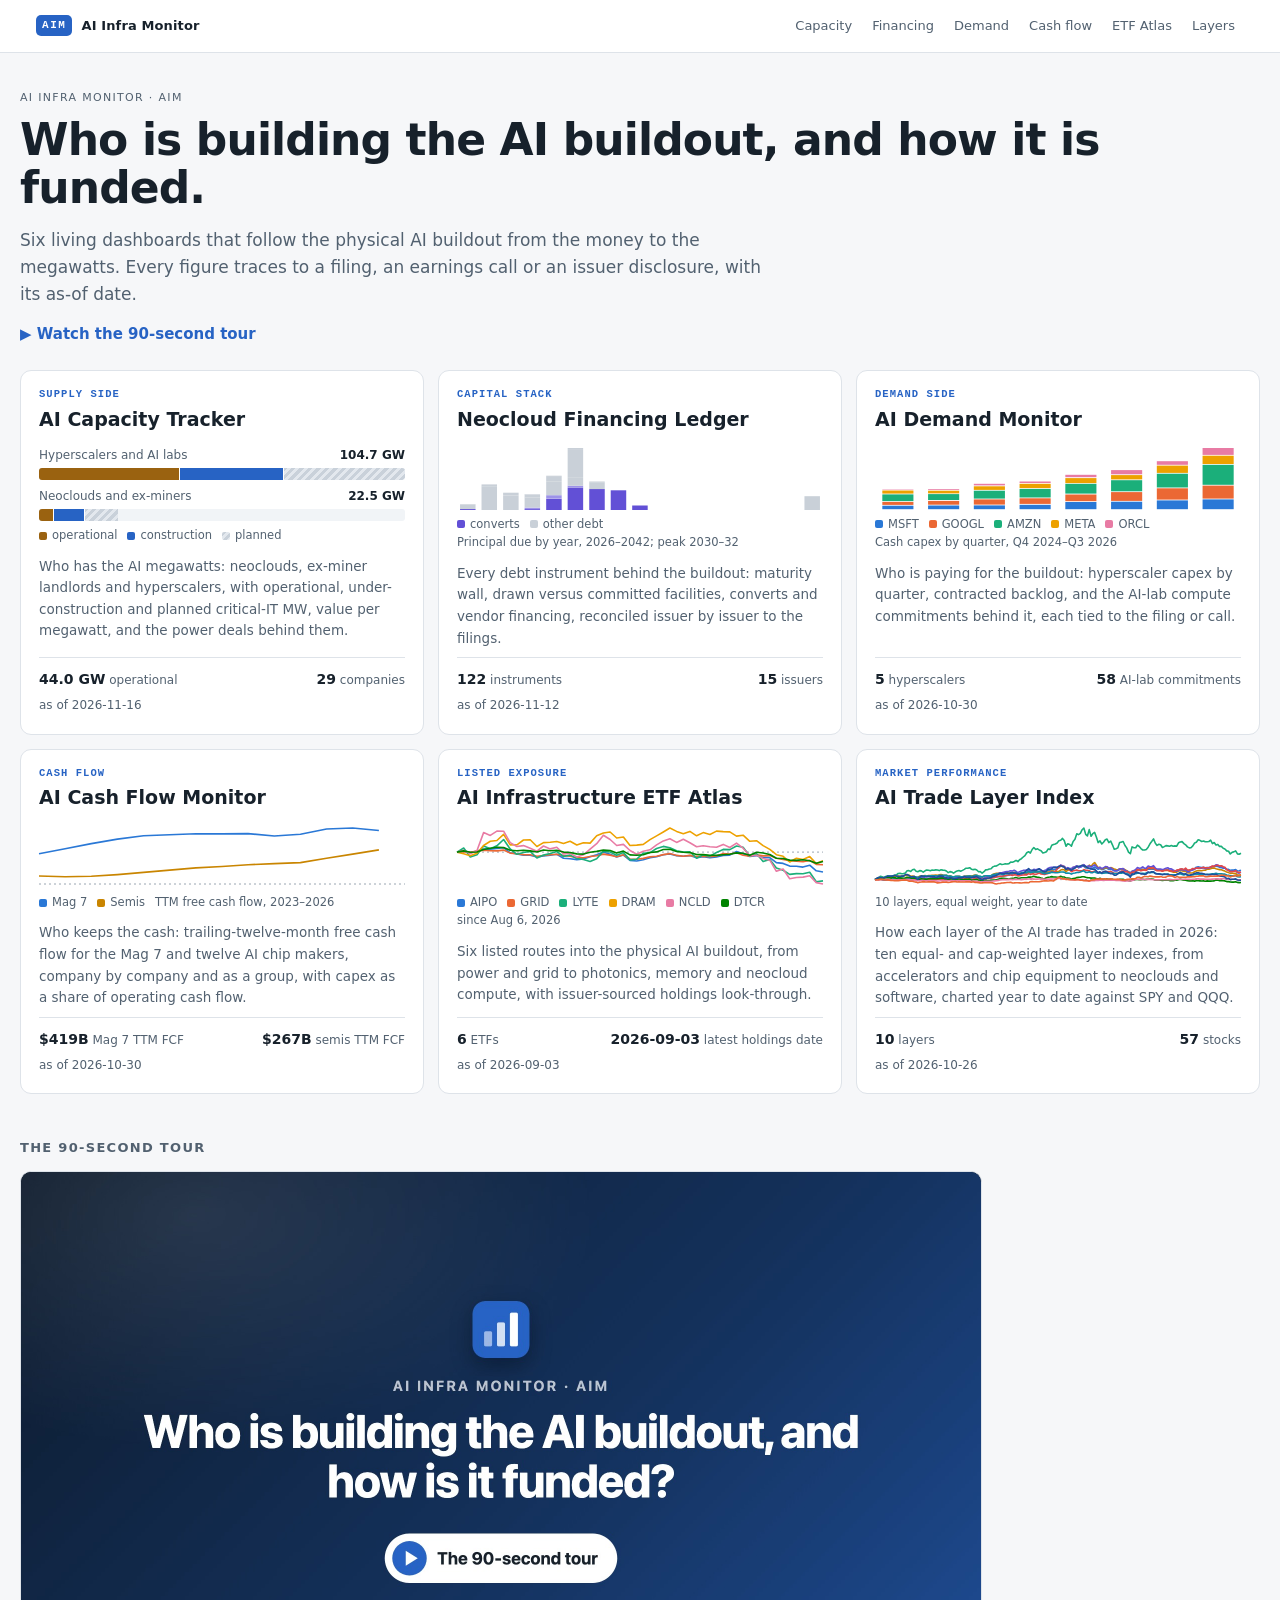
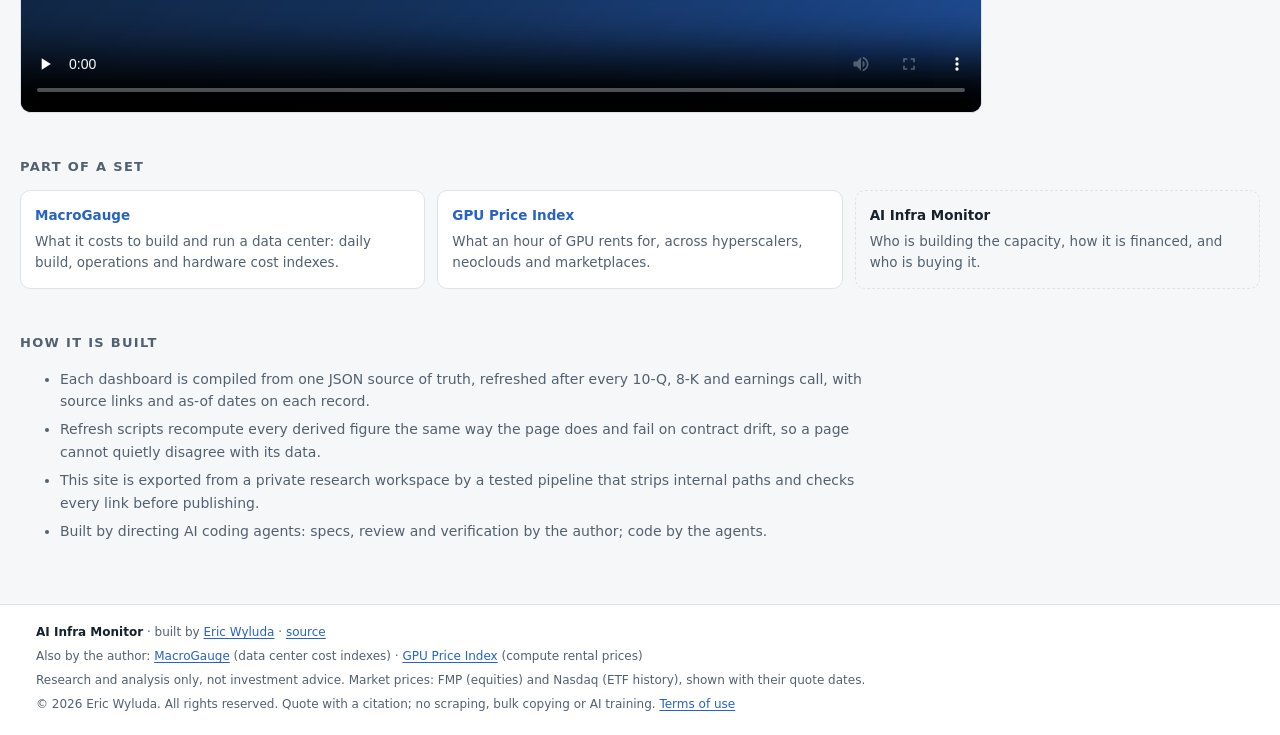
==== commit 16da5797: "Export: MacroGauge publish 2026-11-24T13:49:22Z (scheduled)" ====
--- a/site/index.html
+++ b/site/index.html
@@ -15,7 +15,7 @@
 <p class="aim-lede">Six living dashboards that follow the physical AI buildout from the money to the megawatts. Every
 figure traces to a filing, an earnings call or an issuer disclosure, with its as-of date.</p>
 <p class="aim-tour-link"><a href="#tour">▶ Watch the 90-second tour</a></p>
-<div class="aim-grid"><a class="aim-card" href="neocloud-capacity-tracker.html"><span class="aim-card-tag">Supply side</span><h2>AI Capacity Tracker</h2><div class="aim-preview" aria-hidden="true"><div class="aim-hbar"><span>Hyperscalers and AI labs</span><b>104.7 GW</b><div class="aim-hbar-track"><i class="aim-seg-op" style="width:38.33%"></i><i class="aim-seg-con" style="width:28.41%"></i><i class="aim-seg-plan" style="width:33.26%"></i></div></div><div class="aim-hbar"><span>Neoclouds and ex-miners</span><b>22.5 GW</b><div class="aim-hbar-track"><i class="aim-seg-op" style="width:3.74%"></i><i class="aim-seg-con" style="width:8.56%"></i><i class="aim-seg-plan" style="width:9.20%"></i></div></div><div class="aim-preview-cap"><span class="aim-key"><i style="background:#9A6210"></i>operational</span><span class="aim-key"><i style="background:#2763C4"></i>construction</span><span class="aim-key"><i style="background:repeating-linear-gradient(135deg,#C9D1DA 0 3px,#E3E8EE 3px 6px)"></i>planned</span></div></div><p>Who has the AI megawatts: neoclouds, ex-miner landlords and hyperscalers, with operational, under-construction and planned critical-IT MW, value per megawatt, and the power deals behind them.</p><div class="aim-stat"><span><b>44.0 GW</b> operational</span><span><b>29</b> companies</span><span class="aim-asof">as of 2026-11-16</span></div></a><a class="aim-card" href="neocloud-financing-ledger.html"><span class="aim-card-tag">Capital stack</span><h2>Neocloud Financing Ledger</h2><div class="aim-preview" aria-hidden="true"><svg class="aim-preview-plot" viewBox="0 0 300 64" preserveAspectRatio="none"><rect x="2.5" y="63" width="12.7" height="1" fill="#6250d6"/><rect x="2.5" y="58.3" width="12.7" height="4.8" fill="#c9d0d8"/><rect x="2.5" y="58.2" width="12.7" height="0.1" fill="#c9d0d8"/><rect x="20.1" y="40.2" width="12.7" height="23.8" fill="#c9d0d8"/><rect x="20.1" y="38.4" width="12.7" height="1.8" fill="#c9d0d8"/><rect x="37.8" y="49.5" width="12.7" height="14.5" fill="#c9d0d8"/><rect x="37.8" y="46.7" width="12.7" height="2.8" fill="#c9d0d8"/><rect x="37.8" y="46.7" width="12.7" height="0" fill="#c9d0d8"/><rect x="55.4" y="63.1" width="12.7" height="0.9" fill="#6250d6"/><rect x="55.4" y="62.6" width="12.7" height="0.5" fill="#9d93e8"/><rect x="55.4" y="61.6" width="12.7" height="1.1" fill="#9d93e8"/><rect x="55.4" y="51.6" width="12.7" height="9.9" fill="#c9d0d8"/><rect x="55.4" y="51.1" width="12.7" height="0.6" fill="#c9d0d8"/><rect x="55.4" y="48.5" width="12.7" height="2.6" fill="#c9d0d8"/><rect x="55.4" y="48.1" width="12.7" height="0.4" fill="#c9d0d8"/><rect x="73.1" y="52.3" width="12.7" height="11.7" fill="#6250d6"/><rect x="73.1" y="49.2" width="12.7" height="3" fill="#9d93e8"/><rect x="73.1" y="35.7" width="12.7" height="13.5" fill="#c9d0d8"/><rect x="73.1" y="30.8" width="12.7" height="4.9" fill="#c9d0d8"/><rect x="73.1" y="29.7" width="12.7" height="1.2" fill="#c9d0d8"/><rect x="90.7" y="39.9" width="12.7" height="24.1" fill="#6250d6"/><rect x="90.7" y="39.7" width="12.7" height="0.2" fill="#9d93e8"/><rect x="90.7" y="31.8" width="12.7" height="7.9" fill="#c9d0d8"/><rect x="90.7" y="3.9" width="12.7" height="27.9" fill="#c9d0d8"/><rect x="90.7" y="2" width="12.7" height="1.9" fill="#c9d0d8"/><rect x="108.4" y="43" width="12.7" height="21" fill="#6250d6"/><rect x="108.4" y="36.2" width="12.7" height="6.9" fill="#c9d0d8"/><rect x="108.4" y="35.5" width="12.7" height="0.7" fill="#c9d0d8"/><rect x="126" y="44.3" width="12.7" height="19.7" fill="#6250d6"/><rect x="143.6" y="59.5" width="12.7" height="4.5" fill="#6250d6"/><rect x="161.3" y="64" width="12.7" height="0" fill="#c9d0d8"/><rect x="284.8" y="50.2" width="12.7" height="13.8" fill="#c9d0d8"/></svg><div class="aim-preview-cap"><span class="aim-key"><i style="background:#6250d6"></i>converts</span><span class="aim-key"><i style="background:#c9d0d8"></i>other debt</span><span>Principal due by year, 2026–2042; peak 2030–32</span></div></div><p>Every debt instrument behind the buildout: maturity wall, drawn versus committed facilities, converts and vendor financing, reconciled issuer by issuer to the filings.</p><div class="aim-stat"><span><b>122</b> instruments</span><span><b>15</b> issuers</span><span class="aim-asof">as of 2026-11-12</span></div></a><a class="aim-card" href="ai-demand-monitor.html"><span class="aim-card-tag">Demand side</span><h2>AI Demand Monitor</h2><div class="aim-preview" aria-hidden="true"><svg class="aim-preview-plot" viewBox="0 0 300 64" preserveAspectRatio="none"><rect x="6" y="59.7" width="25.5" height="3.5" fill="#2a78d6"/><rect x="6" y="55.9" width="25.5" height="3" fill="#eb6834"/><rect x="6" y="48.4" width="25.5" height="6.7" fill="#1baf7a"/><rect x="6" y="44.5" width="25.5" height="3.1" fill="#eda100"/><rect x="6" y="43.5" width="25.5" height="0.4" fill="#e87ba4"/><rect x="43.5" y="59.5" width="25.5" height="3.7" fill="#2a78d6"/><rect x="43.5" y="54.9" width="25.5" height="3.8" fill="#eb6834"/><rect x="43.5" y="48.1" width="25.5" height="5.9" fill="#1baf7a"/><rect x="43.5" y="44.7" width="25.5" height="2.7" fill="#eda100"/><rect x="43.5" y="43.1" width="25.5" height="0.8" fill="#e87ba4"/><rect x="81" y="59.4" width="25.5" height="3.8" fill="#2a78d6"/><rect x="81" y="53.4" width="25.5" height="5.2" fill="#eb6834"/><rect x="81" y="44.7" width="25.5" height="7.9" fill="#1baf7a"/><rect x="81" y="40.3" width="25.5" height="3.6" fill="#eda100"/><rect x="81" y="37.8" width="25.5" height="1.6" fill="#e87ba4"/><rect x="118.5" y="58.8" width="25.5" height="4.4" fill="#2a78d6"/><rect x="118.5" y="52.3" width="25.5" height="5.6" fill="#eb6834"/><rect x="118.5" y="42.9" width="25.5" height="8.6" fill="#1baf7a"/><rect x="118.5" y="37.8" width="25.5" height="4.3" fill="#eda100"/><rect x="118.5" y="35.5" width="25.5" height="1.5" fill="#e87ba4"/><rect x="156" y="56" width="25.5" height="7.2" fill="#2a78d6"/><rect x="156" y="48.5" width="25.5" height="6.7" fill="#eb6834"/><rect x="156" y="37.8" width="25.5" height="9.8" fill="#1baf7a"/><rect x="156" y="32.1" width="25.5" height="5" fill="#eda100"/><rect x="156" y="28.8" width="25.5" height="2.4" fill="#e87ba4"/><rect x="193.5" y="55.7" width="25.5" height="7.5" fill="#2a78d6"/><rect x="193.5" y="46.1" width="25.5" height="8.8" fill="#eb6834"/><rect x="193.5" y="34.2" width="25.5" height="11.1" fill="#1baf7a"/><rect x="193.5" y="29.1" width="25.5" height="4.3" fill="#eda100"/><rect x="193.5" y="24.1" width="25.5" height="4.2" fill="#e87ba4"/><rect x="231" y="54.4" width="25.5" height="8.8" fill="#2a78d6"/><rect x="231" y="42.3" width="25.5" height="11.3" fill="#eb6834"/><rect x="231" y="27.7" width="25.5" height="13.8" fill="#1baf7a"/><rect x="231" y="19.6" width="25.5" height="7.3" fill="#eda100"/><rect x="231" y="15.2" width="25.5" height="3.6" fill="#e87ba4"/><rect x="268.5" y="53.4" width="25.5" height="9.8" fill="#2a78d6"/><rect x="268.5" y="39.6" width="25.5" height="13" fill="#eb6834"/><rect x="268.5" y="18.8" width="25.5" height="20" fill="#1baf7a"/><rect x="268.5" y="9.7" width="25.5" height="8.3" fill="#eda100"/><rect x="268.5" y="2" width="25.5" height="6.9" fill="#e87ba4"/></svg><div class="aim-preview-cap"><span class="aim-key"><i style="background:#2a78d6"></i>MSFT</span><span class="aim-key"><i style="background:#eb6834"></i>GOOGL</span><span class="aim-key"><i style="background:#1baf7a"></i>AMZN</span><span class="aim-key"><i style="background:#eda100"></i>META</span><span class="aim-key"><i style="background:#e87ba4"></i>ORCL</span><span>Cash capex by quarter, Q4 2024–Q3 2026</span></div></div><p>Who is paying for the buildout: hyperscaler capex by quarter, contracted backlog, and the AI-lab compute commitments behind it, each tied to the filing or call.</p><div class="aim-stat"><span><b>5</b> hyperscalers</span><span><b>58</b> AI-lab commitments</span><span class="aim-asof">as of 2026-10-30</span></div></a><a class="aim-card" href="ai-cash-flow-monitor.html"><span class="aim-card-tag">Cash flow</span><h2>AI Cash Flow Monitor</h2><div class="aim-preview" aria-hidden="true"><svg class="aim-preview-plot" viewBox="0 0 300 64" preserveAspectRatio="none"><line x1="0" x2="300" y1="60" y2="60" stroke="#9AA6B2" stroke-dasharray="2 3" vector-effect="non-scaling-stroke"/><path d="M0,29.8 L21.4,24.8 L42.9,19.6 L64.3,15.1 L85.7,11.8 L107.1,10.7 L128.6,9.8 L150,9.9 L171.4,9.6 L192.9,12 L214.3,10.2 L235.7,5 L257.1,4 L278.6,6.5" fill="none" stroke="#2a78d6" stroke-width="1.6" stroke-linejoin="round" vector-effect="non-scaling-stroke"/><path d="M0,52 L21.4,52.7 L42.9,52.3 L64.3,50.6 L85.7,48.4 L107.1,46.1 L128.6,43.9 L150,42.5 L171.4,40.7 L192.9,39.6 L214.3,38.6 L235.7,34.2 L257.1,30.1 L278.6,25.9" fill="none" stroke="#c98500" stroke-width="1.6" stroke-linejoin="round" vector-effect="non-scaling-stroke"/></svg><div class="aim-preview-cap"><span class="aim-key"><i style="background:#2a78d6"></i>Mag 7</span><span class="aim-key"><i style="background:#c98500"></i>Semis</span><span>TTM free cash flow, 2023–2026</span></div></div><p>Who keeps the cash: trailing-twelve-month free cash flow for the Mag 7 and twelve AI chip makers, company by company and as a group, with capex as a share of operating cash flow.</p><div class="aim-stat"><span><b>$419B</b> Mag 7 TTM FCF</span><span><b>$267B</b> semis TTM FCF</span><span class="aim-asof">as of 2026-10-30</span></div></a><a class="aim-card" href="ai-infrastructure-etf-atlas.html"><span class="aim-card-tag">Listed exposure</span><h2>AI Infrastructure ETF Atlas</h2><div class="aim-preview" aria-hidden="true"><svg class="aim-preview-plot" viewBox="0 0 300 64" preserveAspectRatio="none"><line x1="0" x2="300" y1="28.1" y2="28.1" stroke="#9AA6B2" stroke-dasharray="2 3" vector-effect="non-scaling-stroke"/><path d="M0,28.1 L5.5,27.1 L10.9,28.7 L16.4,26.9 L21.8,25 L27.3,25.3 L32.7,24.4 L38.2,23.7 L43.6,28.8 L49.1,30 L54.5,31.1 L60,31.3 L65.5,33 L70.9,32 L76.4,31.3 L81.8,30.3 L87.3,34.3 L92.7,34.8 L98.2,35.6 L103.6,34.9 L109.1,32.8 L114.5,30.8 L120,28 L125.5,30.3 L130.9,33 L136.4,31.1 L141.8,36.4 L147.3,37 L152.7,35.8 L158.2,33.8 L163.6,32.7 L169.1,30.8 L174.5,30 L180,31.6 L185.5,32.3 L190.9,31.6 L196.4,33.8 L201.8,32.6 L207.3,33.8 L212.7,32.9 L218.2,31.5 L223.6,31.1 L229.1,27.5 L234.5,29.8 L240,32.4 L245.5,31.6 L250.9,33.5 L256.4,33.6 L261.8,38.6 L267.3,39.4 L272.7,42.1 L278.2,42.2 L283.6,43.1 L289.1,41.2 L294.5,46.8 L300,48" fill="none" stroke="#2a78d6" stroke-width="1.6" stroke-linejoin="round" vector-effect="non-scaling-stroke"/><path d="M0,28.1 L5.5,27.7 L10.9,28.4 L16.4,27.1 L21.8,26.3 L27.3,26.7 L32.7,26.9 L38.2,26.1 L43.6,29.1 L49.1,29.7 L54.5,30.6 L60,30.7 L65.5,32.2 L70.9,31.5 L76.4,30.7 L81.8,30.3 L87.3,31.6 L92.7,32.1 L98.2,33.7 L103.6,33.7 L109.1,32.5 L114.5,31.8 L120,30.1 L125.5,31.1 L130.9,32.7 L136.4,30.8 L141.8,35 L147.3,35.2 L152.7,34.4 L158.2,32.9 L163.6,32.2 L169.1,30.6 L174.5,29.6 L180,31.4 L185.5,32.2 L190.9,31.4 L196.4,32.6 L201.8,32.1 L207.3,32.8 L212.7,31.9 L218.2,29.6 L223.6,30 L229.1,28.8 L234.5,31.3 L240,32.2 L245.5,30.7 L250.9,31.9 L256.4,31.6 L261.8,34.2 L267.3,35.5 L272.7,36.8 L278.2,37.3 L283.6,37.8 L289.1,36.4 L294.5,40.4 L300,40.7" fill="none" stroke="#eb6834" stroke-width="1.6" stroke-linejoin="round" vector-effect="non-scaling-stroke"/><path d="M0,28.1 L5.5,24 L10.9,33 L16.4,30.8 L21.8,21.9 L27.3,24.8 L32.7,21.8 L38.2,15.5 L43.6,25 L49.1,30.3 L54.5,28.5 L60,27.4 L65.5,34 L70.9,31.1 L76.4,29.5 L81.8,27.5 L87.3,32.5 L92.7,31.1 L98.2,34.5 L103.6,35.5 L109.1,37.5 L114.5,34.8 L120,27.1 L125.5,28 L130.9,31.3 L136.4,28.6 L141.8,35.9 L147.3,35.2 L152.7,29.2 L158.2,28.6 L163.6,24.5 L169.1,22.4 L174.5,23.8 L180,26.8 L185.5,28.1 L190.9,27.7 L196.4,34.2 L201.8,30.9 L207.3,32.1 L212.7,28.5 L218.2,25.4 L223.6,25.6 L229.1,22 L234.5,23.2 L240,32.1 L245.5,29.8 L250.9,37.6 L256.4,35.6 L261.8,44.1 L267.3,46.3 L272.7,50.4 L278.2,49.6 L283.6,49.8 L289.1,48.2 L294.5,57.8 L300,56.9" fill="none" stroke="#1baf7a" stroke-width="1.6" stroke-linejoin="round" vector-effect="non-scaling-stroke"/><path d="M0,28.1 L5.5,29.8 L10.9,31.8 L16.4,29.2 L21.8,21.5 L27.3,17.3 L32.7,16.5 L38.2,10.4 L43.6,20.9 L49.1,20.8 L54.5,16 L60,15.8 L65.5,22.5 L70.9,18.6 L76.4,18.3 L81.8,17.5 L87.3,19.4 L92.7,17.3 L98.2,21 L103.6,18.7 L109.1,19.1 L114.5,11.8 L120,9 L125.5,8 L130.9,14 L136.4,13 L141.8,21.5 L147.3,21.1 L152.7,20.4 L158.2,15.6 L163.6,11.9 L169.1,8 L174.5,4 L180,7.4 L185.5,9.7 L190.9,7.4 L196.4,11.8 L201.8,8.6 L207.3,10.5 L212.7,7.1 L218.2,7.6 L223.6,7.9 L229.1,12.1 L234.5,11.2 L240,17.3 L245.5,16.7 L250.9,21.6 L256.4,25.4 L261.8,30.7 L267.3,32.3 L272.7,38 L278.2,34.3 L283.6,35.5 L289.1,32.6 L294.5,39.5 L300,36.8" fill="none" stroke="#eda100" stroke-width="1.6" stroke-linejoin="round" vector-effect="non-scaling-stroke"/><path d="M0,28.1 L5.5,26.4 L10.9,29.8 L16.4,26.5 L21.8,8.6 L27.3,11.4 L32.7,7.1 L38.2,7.2 L43.6,18.6 L49.1,22.5 L54.5,21.6 L60,24.3 L65.5,27.2 L70.9,22 L76.4,24.9 L81.8,23.3 L87.3,29.9 L92.7,29.4 L98.2,33 L103.6,30.8 L109.1,25.1 L114.5,19.7 L120,11.3 L125.5,15.5 L130.9,21.5 L136.4,20.4 L141.8,26.5 L147.3,30.2 L152.7,27.3 L158.2,25.8 L163.6,20.9 L169.1,16.9 L174.5,14.8 L180,18.4 L185.5,15.3 L190.9,18.7 L196.4,22.8 L201.8,21.7 L207.3,22.8 L212.7,23.2 L218.2,20.4 L223.6,23.5 L229.1,19.1 L234.5,24.2 L240,31.8 L245.5,31.2 L250.9,34.4 L256.4,36.2 L261.8,47.3 L267.3,45 L272.7,54.7 L278.2,53.5 L283.6,53.1 L289.1,51.8 L294.5,58.6 L300,60" fill="none" stroke="#e87ba4" stroke-width="1.6" stroke-linejoin="round" vector-effect="non-scaling-stroke"/><path d="M0,28.1 L5.5,26.9 L10.9,28.2 L16.4,28 L21.8,25.5 L27.3,24.2 L32.7,23.2 L38.2,23.6 L43.6,26.3 L49.1,26.8 L54.5,26.3 L60,26.9 L65.5,28 L70.9,26 L76.4,26.8 L81.8,26.2 L87.3,28.1 L92.7,28.5 L98.2,29.9 L103.6,30.1 L109.1,28.3 L114.5,27.4 L120,26.1 L125.5,26.5 L130.9,29.1 L136.4,27.1 L141.8,30.9 L147.3,31.2 L152.7,30.7 L158.2,28.5 L163.6,27.9 L169.1,25.5 L174.5,25.2 L180,27.5 L185.5,28.2 L190.9,28.6 L196.4,30.5 L201.8,30.6 L207.3,31.2 L212.7,31.4 L218.2,30.7 L223.6,30.2 L229.1,28.9 L234.5,29.2 L240,31.2 L245.5,28.2 L250.9,29 L256.4,30.5 L261.8,34.3 L267.3,34.5 L272.7,36.1 L278.2,36.4 L283.6,35.7 L289.1,36.8 L294.5,39.2 L300,37.4" fill="none" stroke="#008300" stroke-width="1.6" stroke-linejoin="round" vector-effect="non-scaling-stroke"/></svg><div class="aim-preview-cap"><span class="aim-key"><i style="background:#2a78d6"></i>AIPO</span><span class="aim-key"><i style="background:#eb6834"></i>GRID</span><span class="aim-key"><i style="background:#1baf7a"></i>LYTE</span><span class="aim-key"><i style="background:#eda100"></i>DRAM</span><span class="aim-key"><i style="background:#e87ba4"></i>NCLD</span><span class="aim-key"><i style="background:#008300"></i>DTCR</span><span>since Aug 6, 2026</span></div></div><p>Six listed routes into the physical AI buildout, from power and grid to photonics, memory and neocloud compute, with issuer-sourced holdings look-through.</p><div class="aim-stat"><span><b>6</b> ETFs</span><span><b>2026-09-03</b> latest holdings date</span><span class="aim-asof">as of 2026-09-03</span></div></a><a class="aim-card" href="ai-trade-layer-index.html"><span class="aim-card-tag">Market performance</span><h2>AI Trade Layer Index</h2><div class="aim-preview" aria-hidden="true"><svg class="aim-preview-plot" viewBox="0 0 300 64" preserveAspectRatio="none"><line x1="0" x2="300" y1="55.6" y2="55.6" stroke="#9AA6B2" stroke-dasharray="2 3" vector-effect="non-scaling-stroke"/><path d="M0,55.6 L1.5,55.2 L2.9,55.2 L4.4,55.2 L5.9,55.4 L7.3,55.6 L8.8,55.6 L10.2,55.5 L11.7,55.4 L13.2,55.6 L14.6,55.4 L16.1,55.3 L17.6,55.6 L19,55.2 L20.5,55.1 L22,55.1 L23.4,55.2 L24.9,55 L26.3,55 L27.8,55.1 L29.3,55.4 L30.7,55.3 L32.2,55.6 L33.7,56.2 L35.1,56.2 L36.6,55.2 L38,54.9 L39.5,55 L41,54.9 L42.4,55.2 L43.9,55.2 L45.4,55.2 L46.8,55.2 L48.3,55.2 L49.8,55.1 L51.2,55.2 L52.7,54.9 L54.1,54.7 L55.6,55.1 L57.1,55.2 L58.5,55.3 L60,55.7 L61.5,55.4 L62.9,55.5 L64.4,55.4 L65.9,55 L67.3,54.9 L68.8,54.9 L70.2,55.3 L71.7,55.5 L73.2,55.2 L74.6,55.1 L76.1,55.2 L77.6,55.1 L79,55.3 L80.5,55 L82,55 L83.4,54.3 L84.9,54.8 L86.3,55.1 L87.8,55.6 L89.3,54.7 L90.7,54.3 L92.2,54.3 L93.7,54.2 L95.1,54.1 L96.6,53.5 L98,53.3 L99.5,52.8 L101,52.6 L102.4,52.2 L103.9,52.1 L105.4,51.9 L106.8,51.6 L108.3,51.4 L109.8,51.3 L111.2,50.3 L112.7,50.1 L114.1,49 L115.6,49.4 L117.1,50.1 L118.5,49.9 L120,49.5 L121.5,49.4 L122.9,49.7 L124.4,49.4 L125.9,48 L127.3,48.8 L128.8,48 L130.2,48 L131.7,48.4 L133.2,47.9 L134.6,47.2 L136.1,48.1 L137.6,48.4 L139,48.3 L140.5,47.2 L142,46.6 L143.4,46.3 L144.9,45.5 L146.3,45.9 L147.8,45.2 L149.3,44.9 L150.7,43.6 L152.2,42 L153.7,41.9 L155.1,42.4 L156.6,44.9 L158,44.1 L159.5,44.8 L161,45.9 L162.4,44.5 L163.9,43.9 L165.4,42.4 L166.8,43.7 L168.3,43.1 L169.8,41.8 L171.2,42.3 L172.7,43.9 L174.1,44 L175.6,44.1 L177.1,44.8 L178.5,44 L180,43 L181.5,44.2 L182.9,45.3 L184.4,44.6 L185.9,45.6 L187.3,45.2 L188.8,44.3 L190.2,44.3 L191.7,45.5 L193.2,45.3 L194.6,45.7 L196.1,46.8 L197.6,47 L199,46.6 L200.5,45.5 L202,45.4 L203.4,45.6 L204.9,46.5 L206.3,46.9 L207.8,47.8 L209.3,48.8 L210.7,47.4 L212.2,47.2 L213.7,46.9 L215.1,45.3 L216.6,45.6 L218,45.4 L219.5,45.2 L221,45.8 L222.4,45.7 L223.9,45.3 L225.4,45.1 L226.8,45.1 L228.3,45.1 L229.8,46.1 L231.2,46.2 L232.7,45.9 L234.1,46.1 L235.6,46.7 L237.1,46.2 L238.5,46 L240,45.5 L241.5,46.5 L242.9,46.4 L244.4,46.7 L245.9,46.7 L247.3,46.6 L248.8,45.9 L250.2,45.4 L251.7,45.2 L253.2,45.8 L254.6,45.3 L256.1,46.6 L257.6,46.5 L259,46.2 L260.5,45.2 L262,44.7 L263.4,43.2 L264.9,42.9 L266.3,43.2 L267.8,43.5 L269.3,43.3 L270.7,43.9 L272.2,43.5 L273.7,43.6 L275.1,43.5 L276.6,42.8 L278,42.6 L279.5,42.1 L281,42.4 L282.4,43.4 L283.9,43.6 L285.4,44.2 L286.8,44 L288.3,45.3 L289.8,45.4 L291.2,46.4 L292.7,46 L294.1,46.1 L295.6,45.6 L297.1,47 L298.5,46.8 L300,46.2" fill="none" stroke="#2a78d6" stroke-width="1.6" stroke-linejoin="round" vector-effect="non-scaling-stroke"/><path d="M0,55.6 L1.5,54.8 L2.9,54.1 L4.4,53.5 L5.9,53.8 L7.3,54.1 L8.8,53.2 L10.2,53 L11.7,53 L13.2,53.1 L14.6,52.2 L16.1,51.9 L17.6,52.3 L19,52 L20.5,52.2 L22,52.2 L23.4,52.1 L24.9,51.5 L26.3,51.4 L27.8,51.1 L29.3,52.2 L30.7,52.1 L32.2,52.5 L33.7,53.4 L35.1,53.2 L36.6,52.1 L38,52 L39.5,52 L41,51.6 L42.4,52 L43.9,51.6 L45.4,51.5 L46.8,51.2 L48.3,51.2 L49.8,51.1 L51.2,51.2 L52.7,50.9 L54.1,50.5 L55.6,51.1 L57.1,51.2 L58.5,51.3 L60,52.2 L61.5,51.8 L62.9,52.4 L64.4,53.4 L65.9,52.6 L67.3,52.4 L68.8,52.3 L70.2,52.8 L71.7,52.7 L73.2,52.3 L74.6,52 L76.1,52.1 L77.6,51.7 L79,52 L80.5,51.6 L82,51.1 L83.4,51.3 L84.9,52.4 L86.3,52.5 L87.8,53.3 L89.3,52.3 L90.7,51.8 L92.2,52 L93.7,51.8 L95.1,51.7 L96.6,50.3 L98,49.8 L99.5,49.4 L101,49.4 L102.4,49.1 L103.9,49.4 L105.4,49.6 L106.8,48.9 L108.3,48.9 L109.8,49.1 L111.2,48.8 L112.7,49 L114.1,48.2 L115.6,48.7 L117.1,49.5 L118.5,49.5 L120,49.1 L121.5,49.3 L122.9,49.3 L124.4,48.6 L125.9,47.8 L127.3,48.6 L128.8,47.7 L130.2,47.7 L131.7,48.2 L133.2,47.8 L134.6,47.7 L136.1,48.4 L137.6,49.1 L139,49.3 L140.5,48.3 L142,48 L143.4,47.7 L144.9,46.9 L146.3,47.3 L147.8,47.5 L149.3,47.5 L150.7,47.4 L152.2,46.1 L153.7,45.6 L155.1,45.7 L156.6,47.6 L158,46.1 L159.5,45.8 L161,46.1 L162.4,43.5 L163.9,42.9 L165.4,42.1 L166.8,43.4 L168.3,42.9 L169.8,41.7 L171.2,40.8 L172.7,43.2 L174.1,43.1 L175.6,41.2 L177.1,42.5 L178.5,40.2 L180,38.5 L181.5,41.2 L182.9,43.6 L184.4,43.6 L185.9,45.2 L187.3,44.6 L188.8,43.6 L190.2,43.4 L191.7,44.5 L193.2,43.6 L194.6,44.1 L196.1,45 L197.6,45.6 L199,45.9 L200.5,44.7 L202,44.9 L203.4,44.8 L204.9,45.8 L206.3,46.7 L207.8,48.1 L209.3,49.6 L210.7,47.4 L212.2,47.3 L213.7,47 L215.1,45.7 L216.6,46.3 L218,46.4 L219.5,45.4 L221,46 L222.4,45.2 L223.9,44.3 L225.4,44.1 L226.8,44.7 L228.3,43.8 L229.8,45.2 L231.2,46.1 L232.7,46.1 L234.1,46.2 L235.6,46.6 L237.1,46.4 L238.5,46.4 L240,46.3 L241.5,47.3 L242.9,47.4 L244.4,48.1 L245.9,48.1 L247.3,48.1 L248.8,47.1 L250.2,46.4 L251.7,46.7 L253.2,47.5 L254.6,47.1 L256.1,48.8 L257.6,48.9 L259,49 L260.5,48.8 L262,47.8 L263.4,47 L264.9,46.5 L266.3,46.6 L267.8,46.7 L269.3,46.3 L270.7,46.2 L272.2,45.3 L273.7,45.2 L275.1,44.7 L276.6,44 L278,44.1 L279.5,44.8 L281,45.2 L282.4,45.6 L283.9,45.7 L285.4,46.4 L286.8,47.1 L288.3,48.1 L289.8,48.6 L291.2,49.4 L292.7,49.1 L294.1,49.6 L295.6,49.4 L297.1,51.1 L298.5,51.1 L300,50.7" fill="none" stroke="#c98500" stroke-width="1.6" stroke-linejoin="round" vector-effect="non-scaling-stroke"/><path d="M0,55.6 L1.5,54.4 L2.9,54.4 L4.4,52.2 L5.9,52.8 L7.3,53.6 L8.8,52.5 L10.2,51.9 L11.7,52 L13.2,52.2 L14.6,51.7 L16.1,51.3 L17.6,50.8 L19,49.5 L20.5,49.4 L22,49.7 L23.4,49.6 L24.9,48.9 L26.3,46.8 L27.8,46.6 L29.3,47.5 L30.7,45.8 L32.2,45.2 L33.7,47.3 L35.1,47.7 L36.6,46.6 L38,46.9 L39.5,48.2 L41,46.8 L42.4,46 L43.9,46.2 L45.4,46.7 L46.8,46.1 L48.3,46.3 L49.8,45.9 L51.2,46 L52.7,46.6 L54.1,45.8 L55.6,46.1 L57.1,46.3 L58.5,47 L60,48.6 L61.5,47.6 L62.9,48 L64.4,49.2 L65.9,47.8 L67.3,47.1 L68.8,46.6 L70.2,47.3 L71.7,46.4 L73.2,45.4 L74.6,44.2 L76.1,44.3 L77.6,43.7 L79,45.2 L80.5,45.6 L82,45.3 L83.4,46 L84.9,47.8 L86.3,47.6 L87.8,49.1 L89.3,47.7 L90.7,45.9 L92.2,45.8 L93.7,45 L95.1,44.8 L96.6,42.9 L98,42.1 L99.5,42 L101,40.9 L102.4,39.8 L103.9,40.5 L105.4,40.2 L106.8,39.8 L108.3,40 L109.8,39.6 L111.2,38.1 L112.7,38.2 L114.1,37.5 L115.6,36.4 L117.1,37.6 L118.5,35.7 L120,34.7 L121.5,33 L122.9,31.6 L124.4,28.7 L125.9,27.7 L127.3,29.1 L128.8,25.5 L130.2,23.5 L131.7,25.5 L133.2,24.8 L134.6,25.9 L136.1,26.7 L137.6,29 L139,28.5 L140.5,27.7 L142,24.9 L143.4,25.5 L144.9,21.3 L146.3,20.5 L147.8,20 L149.3,19 L150.7,16.8 L152.2,16.3 L153.7,14.4 L155.1,16.5 L156.6,22.2 L158,19.7 L159.5,20.5 L161,22.1 L162.4,17.5 L163.9,15.3 L165.4,9.7 L166.8,10.6 L168.3,9.4 L169.8,5.7 L171.2,4 L172.7,10.4 L174.1,12 L175.6,5.6 L177.1,12.2 L178.5,9.7 L180,8.4 L181.5,13.2 L182.9,18.6 L184.4,16.9 L185.9,20 L187.3,18.2 L188.8,15.7 L190.2,15.1 L191.7,18.6 L193.2,17 L194.6,20.8 L196.1,25.2 L197.6,24.8 L199,23.9 L200.5,18.5 L202,18.1 L203.4,17.5 L204.9,21.5 L206.3,23.9 L207.8,28.1 L209.3,29.7 L210.7,22.9 L212.2,23.8 L213.7,23.8 L215.1,21.1 L216.6,22.5 L218,24.6 L219.5,26 L221,26 L222.4,25.4 L223.9,23.2 L225.4,19.8 L226.8,17.5 L228.3,14.9 L229.8,19.2 L231.2,21.4 L232.7,20.3 L234.1,20.7 L235.6,23.5 L237.1,22.6 L238.5,21.6 L240,21.9 L241.5,22.2 L242.9,21.5 L244.4,22.2 L245.9,21.9 L247.3,22.2 L248.8,18.8 L250.2,18 L251.7,17.6 L253.2,19.6 L254.6,20.8 L256.1,22.9 L257.6,23.9 L259,23.7 L260.5,21.9 L262,19 L263.4,18.3 L264.9,15.8 L266.3,16.3 L267.8,17.5 L269.3,17 L270.7,17.8 L272.2,17.7 L273.7,17.5 L275.1,16.2 L276.6,19.6 L278,18.5 L279.5,21 L281,20.4 L282.4,22.4 L283.9,22.4 L285.4,24.3 L286.8,25 L288.3,26.9 L289.8,27.3 L291.2,30 L292.7,28.3 L294.1,27.9 L295.6,26.9 L297.1,29.9 L298.5,30.3 L300,29.3" fill="none" stroke="#1baf7a" stroke-width="1.6" stroke-linejoin="round" vector-effect="non-scaling-stroke"/><path d="M0,55.6 L1.5,55.1 L2.9,55.6 L4.4,55.3 L5.9,55.2 L7.3,56.1 L8.8,55.8 L10.2,55.6 L11.7,55 L13.2,55.6 L14.6,55.3 L16.1,55.4 L17.6,55.1 L19,55.4 L20.5,55.3 L22,55.6 L23.4,55.6 L24.9,55 L26.3,54.7 L27.8,54.9 L29.3,55.2 L30.7,54.9 L32.2,54.8 L33.7,55.6 L35.1,55.5 L36.6,54.2 L38,53.2 L39.5,53.2 L41,53.9 L42.4,54.4 L43.9,54.2 L45.4,54.1 L46.8,53.9 L48.3,53.5 L49.8,53.4 L51.2,53.4 L52.7,53.4 L54.1,52.9 L55.6,53.6 L57.1,53.5 L58.5,52.8 L60,54.1 L61.5,53.7 L62.9,53.8 L64.4,54.5 L65.9,53.6 L67.3,53.5 L68.8,53.3 L70.2,53.9 L71.7,53.7 L73.2,53.3 L74.6,53.5 L76.1,53.1 L77.6,52.4 L79,53.4 L80.5,52.9 L82,52.6 L83.4,52.5 L84.9,53.9 L86.3,53.8 L87.8,54.9 L89.3,54 L90.7,53.5 L92.2,52.6 L93.7,52.9 L95.1,52.4 L96.6,51.2 L98,51.2 L99.5,50.2 L101,49.5 L102.4,48.9 L103.9,48.8 L105.4,48.3 L106.8,47.9 L108.3,47.5 L109.8,47.2 L111.2,46.8 L112.7,47 L114.1,46.3 L115.6,47.3 L117.1,48.6 L118.5,47.8 L120,47.1 L121.5,46.4 L122.9,46.4 L124.4,45.8 L125.9,46.1 L127.3,47.4 L128.8,47.1 L130.2,45.4 L131.7,45.8 L133.2,45.3 L134.6,45.1 L136.1,46 L137.6,47.3 L139,46.5 L140.5,45.6 L142,44.2 L143.4,43.6 L144.9,43.2 L146.3,43.4 L147.8,43.4 L149.3,43.2 L150.7,43.2 L152.2,40.9 L153.7,41.7 L155.1,42.4 L156.6,44.5 L158,43.6 L159.5,44.6 L161,44.6 L162.4,43.2 L163.9,42.9 L165.4,41.7 L166.8,43.4 L168.3,43.2 L169.8,42.3 L171.2,40.5 L172.7,42.5 L174.1,42.3 L175.6,41.8 L177.1,43.1 L178.5,41.9 L180,40.9 L181.5,42.5 L182.9,44.3 L184.4,43.2 L185.9,44.7 L187.3,43.8 L188.8,42.6 L190.2,42.7 L191.7,44.2 L193.2,43.9 L194.6,45.1 L196.1,46.6 L197.6,46.8 L199,46.3 L200.5,44.9 L202,44.8 L203.4,44.6 L204.9,46.3 L206.3,47.1 L207.8,48.5 L209.3,49.8 L210.7,47.4 L212.2,46.6 L213.7,45.5 L215.1,43.6 L216.6,44.2 L218,44 L219.5,42.8 L221,44.3 L222.4,44.1 L223.9,42.1 L225.4,42.7 L226.8,42.8 L228.3,41.7 L229.8,44.1 L231.2,45.1 L232.7,45 L234.1,45 L235.6,45.8 L237.1,45 L238.5,44.2 L240,43.8 L241.5,44.9 L242.9,44.8 L244.4,46 L245.9,46.9 L247.3,47.2 L248.8,46.3 L250.2,45.8 L251.7,45.6 L253.2,46.4 L254.6,45.8 L256.1,47.9 L257.6,47.6 L259,46.4 L260.5,45.9 L262,45.2 L263.4,44.1 L264.9,43.8 L266.3,44.2 L267.8,44.2 L269.3,43.7 L270.7,44.7 L272.2,44.2 L273.7,44.2 L275.1,42.9 L276.6,42.2 L278,42.2 L279.5,40.8 L281,41 L282.4,42.5 L283.9,41.8 L285.4,43.6 L286.8,43.8 L288.3,45.8 L289.8,46.3 L291.2,47.5 L292.7,47.2 L294.1,47.3 L295.6,46.6 L297.1,48.8 L298.5,49.1 L300,48.3" fill="none" stroke="#6250d6" stroke-width="1.6" stroke-linejoin="round" vector-effect="non-scaling-stroke"/><path d="M0,55.6 L1.5,55.2 L2.9,55.6 L4.4,55.3 L5.9,55.6 L7.3,56 L8.8,55.8 L10.2,55.6 L11.7,55.5 L13.2,55.8 L14.6,55.5 L16.1,55.3 L17.6,55.8 L19,55.6 L20.5,55.7 L22,55.7 L23.4,55.7 L24.9,55.3 L26.3,55.2 L27.8,55.5 L29.3,55.9 L30.7,55.7 L32.2,55.9 L33.7,55.6 L35.1,55.7 L36.6,54.8 L38,54.8 L39.5,55 L41,55.2 L42.4,55.9 L43.9,55.5 L45.4,55.6 L46.8,55.6 L48.3,55.3 L49.8,55.1 L51.2,55.3 L52.7,55.1 L54.1,54.7 L55.6,55.2 L57.1,54.6 L58.5,54.4 L60,55 L61.5,54.6 L62.9,54.8 L64.4,55.3 L65.9,54.8 L67.3,54.9 L68.8,54.9 L70.2,55 L71.7,55 L73.2,54.7 L74.6,54.7 L76.1,55 L77.6,54.5 L79,55.7 L80.5,55 L82,54.2 L83.4,53.6 L84.9,54.6 L86.3,54.7 L87.8,55.6 L89.3,54.9 L90.7,54.7 L92.2,54.3 L93.7,54.5 L95.1,54.3 L96.6,53.6 L98,53.6 L99.5,53 L101,52.5 L102.4,52.3 L103.9,52.4 L105.4,51.9 L106.8,51.6 L108.3,51.2 L109.8,51 L111.2,51 L112.7,51.4 L114.1,50.8 L115.6,50.9 L117.1,51.9 L118.5,51.8 L120,51.1 L121.5,51 L122.9,50.8 L124.4,50.9 L125.9,49.6 L127.3,50.4 L128.8,49.7 L130.2,49.9 L131.7,50.4 L133.2,49.8 L134.6,49.1 L136.1,49.9 L137.6,50.2 L139,50.5 L140.5,49.9 L142,49.5 L143.4,48.1 L144.9,47.8 L146.3,47.9 L147.8,47.5 L149.3,44.9 L150.7,43.7 L152.2,41.6 L153.7,42.2 L155.1,42.8 L156.6,45.3 L158,44.8 L159.5,45.9 L161,47.7 L162.4,46.7 L163.9,46.4 L165.4,45.9 L166.8,46.8 L168.3,46.9 L169.8,46.8 L171.2,45.6 L172.7,46.2 L174.1,46.3 L175.6,46.8 L177.1,47.9 L178.5,47.9 L180,47 L181.5,47.6 L182.9,48.8 L184.4,48.3 L185.9,48.7 L187.3,47.9 L188.8,47.4 L190.2,47.6 L191.7,48 L193.2,47.4 L194.6,48.2 L196.1,49.5 L197.6,49.3 L199,49.4 L200.5,48.2 L202,47.1 L203.4,47 L204.9,47.9 L206.3,47.8 L207.8,48.3 L209.3,49.6 L210.7,48.2 L212.2,48.3 L213.7,47.6 L215.1,45.6 L216.6,46 L218,46.8 L219.5,46.2 L221,46.3 L222.4,46.5 L223.9,44.2 L225.4,43.7 L226.8,43.9 L228.3,44 L229.8,45.7 L231.2,46.7 L232.7,46.8 L234.1,46.8 L235.6,47.3 L237.1,46.4 L238.5,46.2 L240,46 L241.5,46.9 L242.9,46.9 L244.4,47.5 L245.9,47.1 L247.3,46.1 L248.8,45.9 L250.2,45 L251.7,44.9 L253.2,45.8 L254.6,44.1 L256.1,46 L257.6,46.1 L259,45.4 L260.5,44.5 L262,44.7 L263.4,44 L264.9,44.1 L266.3,44 L267.8,43.8 L269.3,43.3 L270.7,43.9 L272.2,43.8 L273.7,43.7 L275.1,43 L276.6,42 L278,42.4 L279.5,41.5 L281,41.3 L282.4,42 L283.9,41.8 L285.4,42.8 L286.8,43.2 L288.3,45.5 L289.8,46.4 L291.2,47.6 L292.7,47.5 L294.1,47.5 L295.6,46.7 L297.1,48.3 L298.5,48.4 L300,48.3" fill="none" stroke="#e34948" stroke-width="1.6" stroke-linejoin="round" vector-effect="non-scaling-stroke"/><path d="M0,55.6 L1.5,55 L2.9,55 L4.4,54.9 L5.9,55.4 L7.3,55.7 L8.8,55.5 L10.2,55.3 L11.7,55.2 L13.2,55.3 L14.6,55.1 L16.1,54.6 L17.6,54.8 L19,54.5 L20.5,54.5 L22,54.6 L23.4,54.6 L24.9,54.3 L26.3,54.1 L27.8,53.5 L29.3,53.7 L30.7,53.2 L32.2,52.9 L33.7,53.1 L35.1,53.4 L36.6,52.7 L38,52.4 L39.5,52.4 L41,51.7 L42.4,52.1 L43.9,52.1 L45.4,51.9 L46.8,51.9 L48.3,51.8 L49.8,51.8 L51.2,52 L52.7,51.3 L54.1,51.3 L55.6,51.3 L57.1,51.4 L58.5,51.2 L60,52.2 L61.5,52.1 L62.9,52.4 L64.4,53 L65.9,52.3 L67.3,52.2 L68.8,52.2 L70.2,52.6 L71.7,52.7 L73.2,52.3 L74.6,52.3 L76.1,52.1 L77.6,52 L79,52.4 L80.5,52 L82,51.4 L83.4,51.2 L84.9,52.1 L86.3,52.3 L87.8,52.9 L89.3,52.1 L90.7,51.7 L92.2,51.8 L93.7,51.9 L95.1,51.7 L96.6,50.7 L98,50.3 L99.5,50.1 L101,49.8 L102.4,49.7 L103.9,50.2 L105.4,50.4 L106.8,49.8 L108.3,49.6 L109.8,49.6 L111.2,49.2 L112.7,48.9 L114.1,48.9 L115.6,49.1 L117.1,49.6 L118.5,49.8 L120,48.9 L121.5,48.6 L122.9,48.6 L124.4,48.2 L125.9,47.5 L127.3,48.4 L128.8,48.3 L130.2,47.7 L131.7,48 L133.2,47.9 L134.6,47.6 L136.1,48.3 L137.6,49.2 L139,49.6 L140.5,49.3 L142,49.1 L143.4,48.9 L144.9,48.1 L146.3,48.5 L147.8,48.8 L149.3,48.7 L150.7,48.5 L152.2,48 L153.7,48 L155.1,48.1 L156.6,49.2 L158,49.1 L159.5,49.2 L161,50.1 L162.4,49.3 L163.9,49 L165.4,48.4 L166.8,48.5 L168.3,48 L169.8,47.3 L171.2,46.8 L172.7,48.4 L174.1,48.4 L175.6,47.8 L177.1,48.8 L178.5,48.6 L180,47.7 L181.5,48.7 L182.9,49.3 L184.4,48.7 L185.9,49.4 L187.3,49.2 L188.8,48.9 L190.2,48.8 L191.7,49.3 L193.2,49.2 L194.6,49.2 L196.1,49.6 L197.6,49.5 L199,49.5 L200.5,48.9 L202,49.2 L203.4,48.8 L204.9,49.3 L206.3,49.6 L207.8,50.4 L209.3,51.9 L210.7,50.9 L212.2,50.2 L213.7,49.6 L215.1,49.3 L216.6,49.2 L218,49.4 L219.5,49.4 L221,49.5 L222.4,48.9 L223.9,48.7 L225.4,48.6 L226.8,48.4 L228.3,48.2 L229.8,49.3 L231.2,49.8 L232.7,50.1 L234.1,50 L235.6,50.3 L237.1,50.4 L238.5,50 L240,50 L241.5,50.7 L242.9,50.7 L244.4,50.9 L245.9,50.8 L247.3,50.6 L248.8,50.2 L250.2,49.8 L251.7,50.4 L253.2,50.9 L254.6,50.2 L256.1,51.4 L257.6,51.5 L259,51.2 L260.5,51 L262,50.5 L263.4,50.2 L264.9,50 L266.3,50.1 L267.8,50.1 L269.3,49.9 L270.7,50.5 L272.2,50.2 L273.7,50.4 L275.1,50 L276.6,49.7 L278,49.7 L279.5,49.3 L281,49.7 L282.4,49.9 L283.9,49.8 L285.4,50.1 L286.8,50.1 L288.3,51 L289.8,51.4 L291.2,51.8 L292.7,51.8 L294.1,52 L295.6,51.5 L297.1,52.8 L298.5,53 L300,52.7" fill="none" stroke="#0e8fa8" stroke-width="1.6" stroke-linejoin="round" vector-effect="non-scaling-stroke"/><path d="M0,55.6 L1.5,54.7 L2.9,54.5 L4.4,54.4 L5.9,54.8 L7.3,54.8 L8.8,53.9 L10.2,53.8 L11.7,53.8 L13.2,54.1 L14.6,53.3 L16.1,53.6 L17.6,54.2 L19,53.9 L20.5,53.9 L22,54.1 L23.4,54.4 L24.9,53.9 L26.3,53.3 L27.8,53.6 L29.3,54.1 L30.7,54.4 L32.2,54 L33.7,55.2 L35.1,56 L36.6,55.3 L38,54.9 L39.5,55 L41,55.1 L42.4,55.3 L43.9,54.8 L45.4,54.5 L46.8,54.6 L48.3,54.6 L49.8,54.8 L51.2,54.8 L52.7,54.4 L54.1,54.1 L55.6,54.1 L57.1,54.6 L58.5,54.7 L60,55.2 L61.5,54.9 L62.9,55 L64.4,55.8 L65.9,55.2 L67.3,55.1 L68.8,55.3 L70.2,55.4 L71.7,55.5 L73.2,55.4 L74.6,55.2 L76.1,55.2 L77.6,55.1 L79,56.2 L80.5,56 L82,55.8 L83.4,55.6 L84.9,56.2 L86.3,56.2 L87.8,56.9 L89.3,56.5 L90.7,56.5 L92.2,56.5 L93.7,56.5 L95.1,56.5 L96.6,56.1 L98,56.1 L99.5,55.8 L101,55.4 L102.4,54.5 L103.9,54.4 L105.4,54.3 L106.8,54.5 L108.3,54.8 L109.8,55.2 L111.2,54.6 L112.7,54.3 L114.1,54.1 L115.6,53.5 L117.1,54.2 L118.5,54.2 L120,53.7 L121.5,53.8 L122.9,53.7 L124.4,53.7 L125.9,53.1 L127.3,53.1 L128.8,52.8 L130.2,52.2 L131.7,52.9 L133.2,53.3 L134.6,53.4 L136.1,54.1 L137.6,54.6 L139,54.8 L140.5,53.8 L142,53.2 L143.4,53 L144.9,52.6 L146.3,53 L147.8,53 L149.3,53.3 L150.7,53 L152.2,52.3 L153.7,53 L155.1,53 L156.6,54.1 L158,54 L159.5,54.3 L161,55.2 L162.4,54.5 L163.9,54.4 L165.4,53.6 L166.8,53.4 L168.3,53.3 L169.8,52.7 L171.2,52.7 L172.7,53.3 L174.1,53.6 L175.6,53.7 L177.1,54.1 L178.5,54 L180,54 L181.5,54.5 L182.9,54.9 L184.4,54.3 L185.9,55.1 L187.3,55.2 L188.8,54.8 L190.2,55 L191.7,55.3 L193.2,55.2 L194.6,55.2 L196.1,56.1 L197.6,56.1 L199,56 L200.5,55.3 L202,55.2 L203.4,55.3 L204.9,56 L206.3,56 L207.8,56.6 L209.3,57 L210.7,55.9 L212.2,56 L213.7,55.5 L215.1,55.5 L216.6,55.6 L218,55.6 L219.5,55.3 L221,55.7 L222.4,55.4 L223.9,55.2 L225.4,55 L226.8,55.1 L228.3,55.3 L229.8,56.2 L231.2,55.9 L232.7,56.3 L234.1,56.3 L235.6,56.5 L237.1,56.1 L238.5,56.2 L240,56.1 L241.5,56.6 L242.9,56.5 L244.4,56.6 L245.9,56.3 L247.3,56.3 L248.8,55.8 L250.2,55.3 L251.7,55.8 L253.2,56.3 L254.6,56.3 L256.1,56.8 L257.6,56.9 L259,56.9 L260.5,56.7 L262,57.1 L263.4,56.8 L264.9,56.8 L266.3,56.9 L267.8,57 L269.3,56.9 L270.7,57.2 L272.2,56.9 L273.7,57.1 L275.1,57.1 L276.6,57 L278,56.9 L279.5,56 L281,56.1 L282.4,56.7 L283.9,56.4 L285.4,56.8 L286.8,56.9 L288.3,57.6 L289.8,57.6 L291.2,58 L292.7,58.1 L294.1,58.1 L295.6,57.8 L297.1,58.4 L298.5,58.6 L300,58.5" fill="none" stroke="#008300" stroke-width="1.6" stroke-linejoin="round" vector-effect="non-scaling-stroke"/><path d="M0,55.6 L1.5,55.7 L2.9,55.6 L4.4,55.5 L5.9,55.5 L7.3,55.5 L8.8,55.3 L10.2,55.3 L11.7,55.4 L13.2,55.7 L14.6,55.7 L16.1,55.7 L17.6,56 L19,56.1 L20.5,55.8 L22,55.7 L23.4,55.5 L24.9,55.5 L26.3,55.5 L27.8,55.6 L29.3,55.8 L30.7,55.8 L32.2,56.1 L33.7,56.4 L35.1,56.7 L36.6,56.8 L38,56.5 L39.5,56.5 L41,56.7 L42.4,56.8 L43.9,56.8 L45.4,57 L46.8,56.8 L48.3,56.8 L49.8,56.8 L51.2,57.1 L52.7,57 L54.1,56.8 L55.6,56.8 L57.1,56.9 L58.5,56.8 L60,56.8 L61.5,56.7 L62.9,56.6 L64.4,56.8 L65.9,56.7 L67.3,56.7 L68.8,56.5 L70.2,56.7 L71.7,56.9 L73.2,56.8 L74.6,56.8 L76.1,56.9 L77.6,56.9 L79,57.2 L80.5,57 L82,57.3 L83.4,57.3 L84.9,57.6 L86.3,57.9 L87.8,57.9 L89.3,57.4 L90.7,57.3 L92.2,57.3 L93.7,57.3 L95.1,57.3 L96.6,57 L98,56.9 L99.5,56.8 L101,56.4 L102.4,56 L103.9,55.8 L105.4,55.6 L106.8,55.5 L108.3,55.6 L109.8,55.6 L111.2,55.3 L112.7,55.6 L114.1,55.4 L115.6,55.4 L117.1,55.5 L118.5,55.5 L120,55.6 L121.5,55.4 L122.9,55.3 L124.4,55.2 L125.9,55 L127.3,54.9 L128.8,54.9 L130.2,55.1 L131.7,55.3 L133.2,55.1 L134.6,55 L136.1,55 L137.6,55.1 L139,55.3 L140.5,55.2 L142,55.1 L143.4,55.1 L144.9,55.1 L146.3,55 L147.8,54.7 L149.3,54.4 L150.7,54.3 L152.2,54.6 L153.7,54.8 L155.1,54.6 L156.6,55.2 L158,55.3 L159.5,55.4 L161,55.7 L162.4,55.9 L163.9,55.9 L165.4,55.5 L166.8,55.6 L168.3,56 L169.8,55.8 L171.2,56.3 L172.7,56.4 L174.1,56.6 L175.6,56.9 L177.1,56.8 L178.5,56.6 L180,56.6 L181.5,56.3 L182.9,56.4 L184.4,56.3 L185.9,56.2 L187.3,56.4 L188.8,56.2 L190.2,56.1 L191.7,56.3 L193.2,56.3 L194.6,56 L196.1,56.3 L197.6,56.4 L199,56.4 L200.5,56.4 L202,56.6 L203.4,57 L204.9,57.2 L206.3,57 L207.8,56.9 L209.3,57 L210.7,56.6 L212.2,56 L213.7,55.3 L215.1,55.3 L216.6,55.4 L218,55.4 L219.5,55.4 L221,55.2 L222.4,55.4 L223.9,55.5 L225.4,55.3 L226.8,55.5 L228.3,55.7 L229.8,55.9 L231.2,55.8 L232.7,55.9 L234.1,55.8 L235.6,55.8 L237.1,55.7 L238.5,55.6 L240,55.6 L241.5,55.4 L242.9,55.6 L244.4,55.8 L245.9,55.7 L247.3,55.3 L248.8,55.3 L250.2,55.3 L251.7,55.3 L253.2,55.4 L254.6,55.3 L256.1,55.3 L257.6,55.4 L259,55.5 L260.5,55.2 L262,55.3 L263.4,54.9 L264.9,54.9 L266.3,55.1 L267.8,55.1 L269.3,55.1 L270.7,55.4 L272.2,55.2 L273.7,55.2 L275.1,55.2 L276.6,55.1 L278,55 L279.5,54.8 L281,54.9 L282.4,55.1 L283.9,54.9 L285.4,54.8 L286.8,54.6 L288.3,55.1 L289.8,55 L291.2,55.3 L292.7,55.2 L294.1,55.2 L295.6,55.3 L297.1,55.8 L298.5,55.8 L300,55.8" fill="none" stroke="#e87ba4" stroke-width="1.6" stroke-linejoin="round" vector-effect="non-scaling-stroke"/><path d="M0,55.6 L1.5,54.3 L2.9,53.4 L4.4,53.5 L5.9,54.1 L7.3,53.6 L8.8,53.1 L10.2,52.1 L11.7,52 L13.2,52.1 L14.6,52.1 L16.1,51.2 L17.6,52.1 L19,52.2 L20.5,52.5 L22,51.9 L23.4,52.2 L24.9,50.6 L26.3,50.6 L27.8,51.4 L29.3,52.8 L30.7,52.8 L32.2,52.3 L33.7,54 L35.1,55.5 L36.6,53.4 L38,51.9 L39.5,52.2 L41,52.5 L42.4,52.7 L43.9,52.3 L45.4,52.8 L46.8,52.8 L48.3,52.5 L49.8,53.5 L51.2,53.1 L52.7,52 L54.1,52.1 L55.6,52.2 L57.1,53.6 L58.5,53.7 L60,54.5 L61.5,53.4 L62.9,53.9 L64.4,55 L65.9,54.5 L67.3,54.4 L68.8,53.4 L70.2,53.8 L71.7,53.6 L73.2,52.5 L74.6,53.1 L76.1,53.3 L77.6,53.2 L79,53.6 L80.5,53.1 L82,53.1 L83.4,52.6 L84.9,53.9 L86.3,54.7 L87.8,55.9 L89.3,54.8 L90.7,54.7 L92.2,54.3 L93.7,54 L95.1,53.5 L96.6,52.5 L98,52.1 L99.5,51.5 L101,50.6 L102.4,49.4 L103.9,49.5 L105.4,49.7 L106.8,49.2 L108.3,49.1 L109.8,49.6 L111.2,48.8 L112.7,48.6 L114.1,49.2 L115.6,49.2 L117.1,50.2 L118.5,50.1 L120,49.6 L121.5,49.2 L122.9,48 L124.4,46.4 L125.9,44.5 L127.3,46 L128.8,46.3 L130.2,46.3 L131.7,46.7 L133.2,45.7 L134.6,44.7 L136.1,46.1 L137.6,47.3 L139,47.9 L140.5,47.3 L142,45.1 L143.4,45.3 L144.9,44.7 L146.3,43.4 L147.8,43.2 L149.3,43.6 L150.7,42.2 L152.2,41.8 L153.7,42.6 L155.1,43 L156.6,45.5 L158,44.5 L159.5,45 L161,46.3 L162.4,45 L163.9,44 L165.4,42.5 L166.8,42.2 L168.3,42.1 L169.8,41.1 L171.2,41.9 L172.7,42.3 L174.1,43.8 L175.6,44.5 L177.1,44.9 L178.5,45.2 L180,45.1 L181.5,47 L182.9,48.8 L184.4,47.8 L185.9,49.2 L187.3,47.6 L188.8,47.4 L190.2,47.8 L191.7,49 L193.2,49.7 L194.6,49.6 L196.1,51.2 L197.6,51.2 L199,49.9 L200.5,48.3 L202,48.1 L203.4,47.9 L204.9,49.8 L206.3,50.4 L207.8,51.2 L209.3,53.2 L210.7,49.8 L212.2,50.2 L213.7,48.4 L215.1,48.2 L216.6,49.1 L218,49.9 L219.5,49.8 L221,50.5 L222.4,50 L223.9,47.9 L225.4,48.5 L226.8,47.8 L228.3,47.7 L229.8,49.6 L231.2,49.9 L232.7,49.7 L234.1,50.3 L235.6,50.8 L237.1,49.9 L238.5,50.5 L240,50.2 L241.5,51.4 L242.9,51.3 L244.4,51.8 L245.9,51.4 L247.3,50.3 L248.8,49.6 L250.2,48.4 L251.7,49.2 L253.2,50.1 L254.6,49.8 L256.1,50.8 L257.6,51.5 L259,50.7 L260.5,50.3 L262,49.4 L263.4,48.9 L264.9,48.7 L266.3,49.3 L267.8,49.2 L269.3,49.7 L270.7,50.5 L272.2,50.5 L273.7,50.8 L275.1,50.8 L276.6,50.3 L278,50.7 L279.5,50.3 L281,51.2 L282.4,52.1 L283.9,52.1 L285.4,52.5 L286.8,52.9 L288.3,54.7 L289.8,54.2 L291.2,55.6 L292.7,55.3 L294.1,55.3 L295.6,54.9 L297.1,56 L298.5,56.3 L300,56.2" fill="none" stroke="#1e4f9c" stroke-width="1.6" stroke-linejoin="round" vector-effect="non-scaling-stroke"/><path d="M0,55.6 L1.5,56 L2.9,55.7 L4.4,55.4 L5.9,55.2 L7.3,55.8 L8.8,56 L10.2,55.9 L11.7,56.1 L13.2,56.4 L14.6,56.5 L16.1,56.6 L17.6,56.8 L19,56.8 L20.5,56.4 L22,56.3 L23.4,56.1 L24.9,56.1 L26.3,56.2 L27.8,57.1 L29.3,57.2 L30.7,57.2 L32.2,57.7 L33.7,58.1 L35.1,58.7 L36.6,58.3 L38,58 L39.5,57.6 L41,57.9 L42.4,58 L43.9,57.8 L45.4,57.9 L46.8,57.9 L48.3,57.9 L49.8,58.2 L51.2,58.9 L52.7,58.8 L54.1,58.5 L55.6,58.1 L57.1,58.2 L58.5,58.1 L60,58.5 L61.5,58.3 L62.9,57.9 L64.4,57.7 L65.9,57.6 L67.3,58 L68.8,57.9 L70.2,58 L71.7,58 L73.2,58 L74.6,57.8 L76.1,57.9 L77.6,57.9 L79,58.2 L80.5,57.8 L82,58.4 L83.4,58.5 L84.9,58.6 L86.3,59 L87.8,58.9 L89.3,58.7 L90.7,58.7 L92.2,58.7 L93.7,58.7 L95.1,58.7 L96.6,58.9 L98,59.6 L99.5,60 L101,59.5 L102.4,59.5 L103.9,59 L105.4,58.9 L106.8,58.7 L108.3,58.5 L109.8,58.5 L111.2,58.2 L112.7,59 L114.1,58.9 L115.6,58.7 L117.1,58.8 L118.5,58.9 L120,59 L121.5,58.7 L122.9,58.5 L124.4,58.6 L125.9,58.8 L127.3,57.7 L128.8,57.6 L130.2,57.7 L131.7,57.7 L133.2,57.8 L134.6,57.7 L136.1,57.4 L137.6,57 L139,56.8 L140.5,56.9 L142,57 L143.4,56.8 L144.9,56.8 L146.3,57 L147.8,55.7 L149.3,54.6 L150.7,53.2 L152.2,53.9 L153.7,54.9 L155.1,54.8 L156.6,55.4 L158,55.4 L159.5,55.7 L161,55.7 L162.4,55.7 L163.9,55.9 L165.4,55.6 L166.8,55.8 L168.3,56.1 L169.8,56.2 L171.2,56.6 L172.7,56.5 L174.1,56.8 L175.6,57.1 L177.1,56.2 L178.5,55.9 L180,55.7 L181.5,55.1 L182.9,55.1 L184.4,55.1 L185.9,54.9 L187.3,55 L188.8,54.9 L190.2,55.3 L191.7,55 L193.2,54.9 L194.6,55.1 L196.1,55.2 L197.6,55.4 L199,55.1 L200.5,55.5 L202,55.9 L203.4,56.1 L204.9,55.9 L206.3,55.4 L207.8,55.4 L209.3,55 L210.7,54.9 L212.2,54.9 L213.7,54.4 L215.1,53.2 L216.6,53.3 L218,54 L219.5,53.1 L221,52.5 L222.4,52.5 L223.9,52.7 L225.4,52.1 L226.8,52.4 L228.3,52.8 L229.8,52.9 L231.2,52.7 L232.7,52.9 L234.1,52.6 L235.6,53.1 L237.1,53.2 L238.5,53.1 L240,52.1 L241.5,52 L242.9,51.9 L244.4,52.5 L245.9,53.6 L247.3,52.6 L248.8,53.1 L250.2,53.4 L251.7,53.3 L253.2,53.3 L254.6,53.4 L256.1,52.8 L257.6,52.9 L259,52.9 L260.5,52.6 L262,52.8 L263.4,52.3 L264.9,52.1 L266.3,51.8 L267.8,51.9 L269.3,51.9 L270.7,52.7 L272.2,52.7 L273.7,52.4 L275.1,52.1 L276.6,52.2 L278,52.2 L279.5,52.1 L281,52.1 L282.4,51.8 L283.9,51 L285.4,51.2 L286.8,51.4 L288.3,52 L289.8,51.8 L291.2,52.9 L292.7,52.3 L294.1,52.1 L295.6,51.5 L297.1,52 L298.5,51.6 L300,51.2" fill="none" stroke="#eb6834" stroke-width="1.6" stroke-linejoin="round" vector-effect="non-scaling-stroke"/></svg><div class="aim-preview-cap"><span>10 layers, equal weight, year to date</span></div></div><p>How each layer of the AI trade has traded in 2026: ten equal- and cap-weighted layer indexes, from accelerators and chip equipment to neoclouds and software, charted year to date against SPY and QQQ.</p><div class="aim-stat"><span><b>10</b> layers</span><span><b>57</b> stocks</span><span class="aim-asof">as of 2026-10-26</span></div></a></div>
+<div class="aim-grid"><a class="aim-card" href="neocloud-capacity-tracker.html"><span class="aim-card-tag">Supply side</span><h2>AI Capacity Tracker</h2><div class="aim-preview" aria-hidden="true"><div class="aim-hbar"><span>Hyperscalers and AI labs</span><b>104.7 GW</b><div class="aim-hbar-track"><i class="aim-seg-op" style="width:38.33%"></i><i class="aim-seg-con" style="width:28.41%"></i><i class="aim-seg-plan" style="width:33.26%"></i></div></div><div class="aim-hbar"><span>Neoclouds and ex-miners</span><b>22.5 GW</b><div class="aim-hbar-track"><i class="aim-seg-op" style="width:3.74%"></i><i class="aim-seg-con" style="width:8.56%"></i><i class="aim-seg-plan" style="width:9.20%"></i></div></div><div class="aim-preview-cap"><span class="aim-key"><i style="background:#9A6210"></i>operational</span><span class="aim-key"><i style="background:#2763C4"></i>construction</span><span class="aim-key"><i style="background:repeating-linear-gradient(135deg,#C9D1DA 0 3px,#E3E8EE 3px 6px)"></i>planned</span></div></div><p>Who has the AI megawatts: neoclouds, ex-miner landlords and hyperscalers, with operational, under-construction and planned critical-IT MW, value per megawatt, and the power deals behind them.</p><div class="aim-stat"><span><b>44.0 GW</b> operational</span><span><b>29</b> companies</span><span class="aim-asof">as of 2026-11-16</span></div></a><a class="aim-card" href="neocloud-financing-ledger.html"><span class="aim-card-tag">Capital stack</span><h2>Neocloud Financing Ledger</h2><div class="aim-preview" aria-hidden="true"><svg class="aim-preview-plot" viewBox="0 0 300 64" preserveAspectRatio="none"><rect x="2.5" y="63" width="12.7" height="1" fill="#6250d6"/><rect x="2.5" y="58.3" width="12.7" height="4.8" fill="#c9d0d8"/><rect x="2.5" y="58.2" width="12.7" height="0.1" fill="#c9d0d8"/><rect x="20.1" y="40.2" width="12.7" height="23.8" fill="#c9d0d8"/><rect x="20.1" y="38.4" width="12.7" height="1.8" fill="#c9d0d8"/><rect x="37.8" y="49.5" width="12.7" height="14.5" fill="#c9d0d8"/><rect x="37.8" y="46.7" width="12.7" height="2.8" fill="#c9d0d8"/><rect x="37.8" y="46.7" width="12.7" height="0" fill="#c9d0d8"/><rect x="55.4" y="63.1" width="12.7" height="0.9" fill="#6250d6"/><rect x="55.4" y="61.6" width="12.7" height="1.5" fill="#9d93e8"/><rect x="55.4" y="51.6" width="12.7" height="9.9" fill="#c9d0d8"/><rect x="55.4" y="51.1" width="12.7" height="0.6" fill="#c9d0d8"/><rect x="55.4" y="48.5" width="12.7" height="2.6" fill="#c9d0d8"/><rect x="55.4" y="48.1" width="12.7" height="0.4" fill="#c9d0d8"/><rect x="73.1" y="52.7" width="12.7" height="11.3" fill="#6250d6"/><rect x="73.1" y="52.3" width="12.7" height="0.4" fill="#9d93e8"/><rect x="73.1" y="49.2" width="12.7" height="3" fill="#9d93e8"/><rect x="73.1" y="35.7" width="12.7" height="13.5" fill="#c9d0d8"/><rect x="73.1" y="30.8" width="12.7" height="4.9" fill="#c9d0d8"/><rect x="73.1" y="29.7" width="12.7" height="1.2" fill="#c9d0d8"/><rect x="90.7" y="41.8" width="12.7" height="22.2" fill="#6250d6"/><rect x="90.7" y="39.9" width="12.7" height="1.9" fill="#9d93e8"/><rect x="90.7" y="39.7" width="12.7" height="0.2" fill="#9d93e8"/><rect x="90.7" y="31.8" width="12.7" height="7.9" fill="#c9d0d8"/><rect x="90.7" y="3.9" width="12.7" height="27.9" fill="#c9d0d8"/><rect x="90.7" y="2" width="12.7" height="1.9" fill="#c9d0d8"/><rect x="108.4" y="43" width="12.7" height="21" fill="#6250d6"/><rect x="108.4" y="36.2" width="12.7" height="6.9" fill="#c9d0d8"/><rect x="108.4" y="35.5" width="12.7" height="0.7" fill="#c9d0d8"/><rect x="126" y="44.3" width="12.7" height="19.7" fill="#6250d6"/><rect x="143.6" y="59.5" width="12.7" height="4.5" fill="#6250d6"/><rect x="161.3" y="64" width="12.7" height="0" fill="#c9d0d8"/><rect x="284.8" y="50.2" width="12.7" height="13.8" fill="#c9d0d8"/></svg><div class="aim-preview-cap"><span class="aim-key"><i style="background:#6250d6"></i>converts</span><span class="aim-key"><i style="background:#c9d0d8"></i>other debt</span><span>Principal due by year, 2026–2042; peak 2030–32</span></div></div><p>Every debt instrument behind the buildout: maturity wall, drawn versus committed facilities, converts and vendor financing, reconciled issuer by issuer to the filings.</p><div class="aim-stat"><span><b>122</b> instruments</span><span><b>15</b> issuers</span><span class="aim-asof">as of 2026-11-12</span></div></a><a class="aim-card" href="ai-demand-monitor.html"><span class="aim-card-tag">Demand side</span><h2>AI Demand Monitor</h2><div class="aim-preview" aria-hidden="true"><svg class="aim-preview-plot" viewBox="0 0 300 64" preserveAspectRatio="none"><rect x="6" y="59.7" width="25.5" height="3.5" fill="#2a78d6"/><rect x="6" y="55.9" width="25.5" height="3" fill="#eb6834"/><rect x="6" y="48.4" width="25.5" height="6.7" fill="#1baf7a"/><rect x="6" y="44.5" width="25.5" height="3.1" fill="#eda100"/><rect x="6" y="43.5" width="25.5" height="0.4" fill="#e87ba4"/><rect x="43.5" y="59.5" width="25.5" height="3.7" fill="#2a78d6"/><rect x="43.5" y="54.9" width="25.5" height="3.8" fill="#eb6834"/><rect x="43.5" y="48.1" width="25.5" height="5.9" fill="#1baf7a"/><rect x="43.5" y="44.7" width="25.5" height="2.7" fill="#eda100"/><rect x="43.5" y="43.1" width="25.5" height="0.8" fill="#e87ba4"/><rect x="81" y="59.4" width="25.5" height="3.8" fill="#2a78d6"/><rect x="81" y="53.4" width="25.5" height="5.2" fill="#eb6834"/><rect x="81" y="44.7" width="25.5" height="7.9" fill="#1baf7a"/><rect x="81" y="40.3" width="25.5" height="3.6" fill="#eda100"/><rect x="81" y="37.8" width="25.5" height="1.6" fill="#e87ba4"/><rect x="118.5" y="58.8" width="25.5" height="4.4" fill="#2a78d6"/><rect x="118.5" y="52.3" width="25.5" height="5.6" fill="#eb6834"/><rect x="118.5" y="42.9" width="25.5" height="8.6" fill="#1baf7a"/><rect x="118.5" y="37.8" width="25.5" height="4.3" fill="#eda100"/><rect x="118.5" y="35.5" width="25.5" height="1.5" fill="#e87ba4"/><rect x="156" y="56" width="25.5" height="7.2" fill="#2a78d6"/><rect x="156" y="48.5" width="25.5" height="6.7" fill="#eb6834"/><rect x="156" y="37.8" width="25.5" height="9.8" fill="#1baf7a"/><rect x="156" y="32.1" width="25.5" height="5" fill="#eda100"/><rect x="156" y="28.8" width="25.5" height="2.4" fill="#e87ba4"/><rect x="193.5" y="55.7" width="25.5" height="7.5" fill="#2a78d6"/><rect x="193.5" y="46.1" width="25.5" height="8.8" fill="#eb6834"/><rect x="193.5" y="34.2" width="25.5" height="11.1" fill="#1baf7a"/><rect x="193.5" y="29.1" width="25.5" height="4.3" fill="#eda100"/><rect x="193.5" y="24.1" width="25.5" height="4.2" fill="#e87ba4"/><rect x="231" y="54.4" width="25.5" height="8.8" fill="#2a78d6"/><rect x="231" y="42.3" width="25.5" height="11.3" fill="#eb6834"/><rect x="231" y="27.7" width="25.5" height="13.8" fill="#1baf7a"/><rect x="231" y="19.6" width="25.5" height="7.3" fill="#eda100"/><rect x="231" y="15.2" width="25.5" height="3.6" fill="#e87ba4"/><rect x="268.5" y="53.4" width="25.5" height="9.8" fill="#2a78d6"/><rect x="268.5" y="39.6" width="25.5" height="13" fill="#eb6834"/><rect x="268.5" y="18.8" width="25.5" height="20" fill="#1baf7a"/><rect x="268.5" y="9.7" width="25.5" height="8.3" fill="#eda100"/><rect x="268.5" y="2" width="25.5" height="6.9" fill="#e87ba4"/></svg><div class="aim-preview-cap"><span class="aim-key"><i style="background:#2a78d6"></i>MSFT</span><span class="aim-key"><i style="background:#eb6834"></i>GOOGL</span><span class="aim-key"><i style="background:#1baf7a"></i>AMZN</span><span class="aim-key"><i style="background:#eda100"></i>META</span><span class="aim-key"><i style="background:#e87ba4"></i>ORCL</span><span>Cash capex by quarter, Q4 2024–Q3 2026</span></div></div><p>Who is paying for the buildout: hyperscaler capex by quarter, contracted backlog, and the AI-lab compute commitments behind it, each tied to the filing or call.</p><div class="aim-stat"><span><b>5</b> hyperscalers</span><span><b>58</b> AI-lab commitments</span><span class="aim-asof">as of 2026-10-30</span></div></a><a class="aim-card" href="ai-cash-flow-monitor.html"><span class="aim-card-tag">Cash flow</span><h2>AI Cash Flow Monitor</h2><div class="aim-preview" aria-hidden="true"><svg class="aim-preview-plot" viewBox="0 0 300 64" preserveAspectRatio="none"><line x1="0" x2="300" y1="60" y2="60" stroke="#9AA6B2" stroke-dasharray="2 3" vector-effect="non-scaling-stroke"/><path d="M0,29.8 L21.4,24.8 L42.9,19.6 L64.3,15.1 L85.7,11.8 L107.1,10.7 L128.6,9.8 L150,9.9 L171.4,9.6 L192.9,12 L214.3,10.2 L235.7,5 L257.1,4 L278.6,6.5" fill="none" stroke="#2a78d6" stroke-width="1.6" stroke-linejoin="round" vector-effect="non-scaling-stroke"/><path d="M0,52 L21.4,52.7 L42.9,52.3 L64.3,50.6 L85.7,48.4 L107.1,46.1 L128.6,43.9 L150,42.5 L171.4,40.7 L192.9,39.6 L214.3,38.6 L235.7,34.2 L257.1,30.1 L278.6,25.9" fill="none" stroke="#c98500" stroke-width="1.6" stroke-linejoin="round" vector-effect="non-scaling-stroke"/></svg><div class="aim-preview-cap"><span class="aim-key"><i style="background:#2a78d6"></i>Mag 7</span><span class="aim-key"><i style="background:#c98500"></i>Semis</span><span>TTM free cash flow, 2023–2026</span></div></div><p>Who keeps the cash: trailing-twelve-month free cash flow for the Mag 7 and twelve AI chip makers, company by company and as a group, with capex as a share of operating cash flow.</p><div class="aim-stat"><span><b>$419B</b> Mag 7 TTM FCF</span><span><b>$267B</b> semis TTM FCF</span><span class="aim-asof">as of 2026-10-30</span></div></a><a class="aim-card" href="ai-infrastructure-etf-atlas.html"><span class="aim-card-tag">Listed exposure</span><h2>AI Infrastructure ETF Atlas</h2><div class="aim-preview" aria-hidden="true"><svg class="aim-preview-plot" viewBox="0 0 300 64" preserveAspectRatio="none"><line x1="0" x2="300" y1="28.1" y2="28.1" stroke="#9AA6B2" stroke-dasharray="2 3" vector-effect="non-scaling-stroke"/><path d="M0,28.1 L5.5,27.1 L10.9,28.7 L16.4,26.9 L21.8,25 L27.3,25.3 L32.7,24.4 L38.2,23.7 L43.6,28.8 L49.1,30 L54.5,31.1 L60,31.3 L65.5,33 L70.9,32 L76.4,31.3 L81.8,30.3 L87.3,34.3 L92.7,34.8 L98.2,35.6 L103.6,34.9 L109.1,32.8 L114.5,30.8 L120,28 L125.5,30.3 L130.9,33 L136.4,31.1 L141.8,36.4 L147.3,37 L152.7,35.8 L158.2,33.8 L163.6,32.7 L169.1,30.8 L174.5,30 L180,31.6 L185.5,32.3 L190.9,31.6 L196.4,33.8 L201.8,32.6 L207.3,33.8 L212.7,32.9 L218.2,31.5 L223.6,31.1 L229.1,27.5 L234.5,29.8 L240,32.4 L245.5,31.6 L250.9,33.5 L256.4,33.6 L261.8,38.6 L267.3,39.4 L272.7,42.1 L278.2,42.2 L283.6,43.1 L289.1,41.2 L294.5,46.8 L300,48" fill="none" stroke="#2a78d6" stroke-width="1.6" stroke-linejoin="round" vector-effect="non-scaling-stroke"/><path d="M0,28.1 L5.5,27.7 L10.9,28.4 L16.4,27.1 L21.8,26.3 L27.3,26.7 L32.7,26.9 L38.2,26.1 L43.6,29.1 L49.1,29.7 L54.5,30.6 L60,30.7 L65.5,32.2 L70.9,31.5 L76.4,30.7 L81.8,30.3 L87.3,31.6 L92.7,32.1 L98.2,33.7 L103.6,33.7 L109.1,32.5 L114.5,31.8 L120,30.1 L125.5,31.1 L130.9,32.7 L136.4,30.8 L141.8,35 L147.3,35.2 L152.7,34.4 L158.2,32.9 L163.6,32.2 L169.1,30.6 L174.5,29.6 L180,31.4 L185.5,32.2 L190.9,31.4 L196.4,32.6 L201.8,32.1 L207.3,32.8 L212.7,31.9 L218.2,29.6 L223.6,30 L229.1,28.8 L234.5,31.3 L240,32.2 L245.5,30.7 L250.9,31.9 L256.4,31.6 L261.8,34.2 L267.3,35.5 L272.7,36.8 L278.2,37.3 L283.6,37.8 L289.1,36.4 L294.5,40.4 L300,40.7" fill="none" stroke="#eb6834" stroke-width="1.6" stroke-linejoin="round" vector-effect="non-scaling-stroke"/><path d="M0,28.1 L5.5,24 L10.9,33 L16.4,30.8 L21.8,21.9 L27.3,24.8 L32.7,21.8 L38.2,15.5 L43.6,25 L49.1,30.3 L54.5,28.5 L60,27.4 L65.5,34 L70.9,31.1 L76.4,29.5 L81.8,27.5 L87.3,32.5 L92.7,31.1 L98.2,34.5 L103.6,35.5 L109.1,37.5 L114.5,34.8 L120,27.1 L125.5,28 L130.9,31.3 L136.4,28.6 L141.8,35.9 L147.3,35.2 L152.7,29.2 L158.2,28.6 L163.6,24.5 L169.1,22.4 L174.5,23.8 L180,26.8 L185.5,28.1 L190.9,27.7 L196.4,34.2 L201.8,30.9 L207.3,32.1 L212.7,28.5 L218.2,25.4 L223.6,25.6 L229.1,22 L234.5,23.2 L240,32.1 L245.5,29.8 L250.9,37.6 L256.4,35.6 L261.8,44.1 L267.3,46.3 L272.7,50.4 L278.2,49.6 L283.6,49.8 L289.1,48.2 L294.5,57.8 L300,56.9" fill="none" stroke="#1baf7a" stroke-width="1.6" stroke-linejoin="round" vector-effect="non-scaling-stroke"/><path d="M0,28.1 L5.5,29.8 L10.9,31.8 L16.4,29.2 L21.8,21.5 L27.3,17.3 L32.7,16.5 L38.2,10.4 L43.6,20.9 L49.1,20.8 L54.5,16 L60,15.8 L65.5,22.5 L70.9,18.6 L76.4,18.3 L81.8,17.5 L87.3,19.4 L92.7,17.3 L98.2,21 L103.6,18.7 L109.1,19.1 L114.5,11.8 L120,9 L125.5,8 L130.9,14 L136.4,13 L141.8,21.5 L147.3,21.1 L152.7,20.4 L158.2,15.6 L163.6,11.9 L169.1,8 L174.5,4 L180,7.4 L185.5,9.7 L190.9,7.4 L196.4,11.8 L201.8,8.6 L207.3,10.5 L212.7,7.1 L218.2,7.6 L223.6,7.9 L229.1,12.1 L234.5,11.2 L240,17.3 L245.5,16.7 L250.9,21.6 L256.4,25.4 L261.8,30.7 L267.3,32.3 L272.7,38 L278.2,34.3 L283.6,35.5 L289.1,32.6 L294.5,39.5 L300,36.8" fill="none" stroke="#eda100" stroke-width="1.6" stroke-linejoin="round" vector-effect="non-scaling-stroke"/><path d="M0,28.1 L5.5,26.4 L10.9,29.8 L16.4,26.5 L21.8,8.6 L27.3,11.4 L32.7,7.1 L38.2,7.2 L43.6,18.6 L49.1,22.5 L54.5,21.6 L60,24.3 L65.5,27.2 L70.9,22 L76.4,24.9 L81.8,23.3 L87.3,29.9 L92.7,29.4 L98.2,33 L103.6,30.8 L109.1,25.1 L114.5,19.7 L120,11.3 L125.5,15.5 L130.9,21.5 L136.4,20.4 L141.8,26.5 L147.3,30.2 L152.7,27.3 L158.2,25.8 L163.6,20.9 L169.1,16.9 L174.5,14.8 L180,18.4 L185.5,15.3 L190.9,18.7 L196.4,22.8 L201.8,21.7 L207.3,22.8 L212.7,23.2 L218.2,20.4 L223.6,23.5 L229.1,19.1 L234.5,24.2 L240,31.8 L245.5,31.2 L250.9,34.4 L256.4,36.2 L261.8,47.3 L267.3,45 L272.7,54.7 L278.2,53.5 L283.6,53.1 L289.1,51.8 L294.5,58.6 L300,60" fill="none" stroke="#e87ba4" stroke-width="1.6" stroke-linejoin="round" vector-effect="non-scaling-stroke"/><path d="M0,28.1 L5.5,26.9 L10.9,28.2 L16.4,28 L21.8,25.5 L27.3,24.2 L32.7,23.2 L38.2,23.6 L43.6,26.3 L49.1,26.8 L54.5,26.3 L60,26.9 L65.5,28 L70.9,26 L76.4,26.8 L81.8,26.2 L87.3,28.1 L92.7,28.5 L98.2,29.9 L103.6,30.1 L109.1,28.3 L114.5,27.4 L120,26.1 L125.5,26.5 L130.9,29.1 L136.4,27.1 L141.8,30.9 L147.3,31.2 L152.7,30.7 L158.2,28.5 L163.6,27.9 L169.1,25.5 L174.5,25.2 L180,27.5 L185.5,28.2 L190.9,28.6 L196.4,30.5 L201.8,30.6 L207.3,31.2 L212.7,31.4 L218.2,30.7 L223.6,30.2 L229.1,28.9 L234.5,29.2 L240,31.2 L245.5,28.2 L250.9,29 L256.4,30.5 L261.8,34.3 L267.3,34.5 L272.7,36.1 L278.2,36.4 L283.6,35.7 L289.1,36.8 L294.5,39.2 L300,37.4" fill="none" stroke="#008300" stroke-width="1.6" stroke-linejoin="round" vector-effect="non-scaling-stroke"/></svg><div class="aim-preview-cap"><span class="aim-key"><i style="background:#2a78d6"></i>AIPO</span><span class="aim-key"><i style="background:#eb6834"></i>GRID</span><span class="aim-key"><i style="background:#1baf7a"></i>LYTE</span><span class="aim-key"><i style="background:#eda100"></i>DRAM</span><span class="aim-key"><i style="background:#e87ba4"></i>NCLD</span><span class="aim-key"><i style="background:#008300"></i>DTCR</span><span>since Aug 6, 2026</span></div></div><p>Six listed routes into the physical AI buildout, from power and grid to photonics, memory and neocloud compute, with issuer-sourced holdings look-through.</p><div class="aim-stat"><span><b>6</b> ETFs</span><span><b>2026-09-03</b> latest holdings date</span><span class="aim-asof">as of 2026-09-03</span></div></a><a class="aim-card" href="ai-trade-layer-index.html"><span class="aim-card-tag">Market performance</span><h2>AI Trade Layer Index</h2><div class="aim-preview" aria-hidden="true"><svg class="aim-preview-plot" viewBox="0 0 300 64" preserveAspectRatio="none"><line x1="0" x2="300" y1="55.6" y2="55.6" stroke="#9AA6B2" stroke-dasharray="2 3" vector-effect="non-scaling-stroke"/><path d="M0,55.6 L1.5,55.2 L2.9,55.2 L4.4,55.2 L5.9,55.4 L7.3,55.6 L8.8,55.6 L10.2,55.5 L11.7,55.4 L13.2,55.6 L14.6,55.4 L16.1,55.3 L17.6,55.6 L19,55.2 L20.5,55.1 L22,55.1 L23.4,55.2 L24.9,55 L26.3,55 L27.8,55.1 L29.3,55.4 L30.7,55.3 L32.2,55.6 L33.7,56.2 L35.1,56.2 L36.6,55.2 L38,54.9 L39.5,55 L41,54.9 L42.4,55.2 L43.9,55.2 L45.4,55.2 L46.8,55.2 L48.3,55.2 L49.8,55.1 L51.2,55.2 L52.7,54.9 L54.1,54.7 L55.6,55.1 L57.1,55.2 L58.5,55.3 L60,55.7 L61.5,55.4 L62.9,55.5 L64.4,55.4 L65.9,55 L67.3,54.9 L68.8,54.9 L70.2,55.3 L71.7,55.5 L73.2,55.2 L74.6,55.1 L76.1,55.2 L77.6,55.1 L79,55.3 L80.5,55 L82,55 L83.4,54.3 L84.9,54.8 L86.3,55.1 L87.8,55.6 L89.3,54.7 L90.7,54.3 L92.2,54.3 L93.7,54.2 L95.1,54.1 L96.6,53.5 L98,53.3 L99.5,52.8 L101,52.6 L102.4,52.2 L103.9,52.1 L105.4,51.9 L106.8,51.6 L108.3,51.4 L109.8,51.3 L111.2,50.3 L112.7,50.1 L114.1,49 L115.6,49.4 L117.1,50.1 L118.5,49.9 L120,49.5 L121.5,49.4 L122.9,49.7 L124.4,49.4 L125.9,48 L127.3,48.8 L128.8,48 L130.2,48 L131.7,48.4 L133.2,47.9 L134.6,47.2 L136.1,48.1 L137.6,48.4 L139,48.3 L140.5,47.2 L142,46.6 L143.4,46.3 L144.9,45.5 L146.3,45.9 L147.8,45.2 L149.3,44.9 L150.7,43.6 L152.2,42 L153.7,41.9 L155.1,42.4 L156.6,44.9 L158,44.1 L159.5,44.8 L161,45.9 L162.4,44.5 L163.9,43.9 L165.4,42.4 L166.8,43.7 L168.3,43.1 L169.8,41.8 L171.2,42.3 L172.7,43.9 L174.1,44 L175.6,44.1 L177.1,44.8 L178.5,44 L180,43 L181.5,44.2 L182.9,45.3 L184.4,44.6 L185.9,45.6 L187.3,45.2 L188.8,44.3 L190.2,44.3 L191.7,45.5 L193.2,45.3 L194.6,45.7 L196.1,46.8 L197.6,47 L199,46.6 L200.5,45.5 L202,45.4 L203.4,45.6 L204.9,46.5 L206.3,46.9 L207.8,47.8 L209.3,48.8 L210.7,47.4 L212.2,47.2 L213.7,46.9 L215.1,45.3 L216.6,45.6 L218,45.4 L219.5,45.2 L221,45.8 L222.4,45.7 L223.9,45.3 L225.4,45.1 L226.8,45.1 L228.3,45.1 L229.8,46.1 L231.2,46.2 L232.7,45.9 L234.1,46.1 L235.6,46.7 L237.1,46.2 L238.5,46 L240,45.5 L241.5,46.5 L242.9,46.4 L244.4,46.7 L245.9,46.7 L247.3,46.6 L248.8,45.9 L250.2,45.4 L251.7,45.2 L253.2,45.8 L254.6,45.3 L256.1,46.6 L257.6,46.5 L259,46.2 L260.5,45.2 L262,44.7 L263.4,43.2 L264.9,42.9 L266.3,43.2 L267.8,43.5 L269.3,43.3 L270.7,43.9 L272.2,43.5 L273.7,43.6 L275.1,43.5 L276.6,42.8 L278,42.6 L279.5,42.1 L281,42.4 L282.4,43.4 L283.9,43.6 L285.4,44.2 L286.8,44 L288.3,45.3 L289.8,45.4 L291.2,46.4 L292.7,46 L294.1,46.1 L295.6,45.6 L297.1,47 L298.5,46.8 L300,46.2" fill="none" stroke="#2a78d6" stroke-width="1.6" stroke-linejoin="round" vector-effect="non-scaling-stroke"/><path d="M0,55.6 L1.5,54.8 L2.9,54.1 L4.4,53.5 L5.9,53.8 L7.3,54.1 L8.8,53.2 L10.2,53 L11.7,53 L13.2,53.1 L14.6,52.2 L16.1,51.9 L17.6,52.3 L19,52 L20.5,52.2 L22,52.2 L23.4,52.1 L24.9,51.5 L26.3,51.4 L27.8,51.1 L29.3,52.2 L30.7,52.1 L32.2,52.5 L33.7,53.4 L35.1,53.2 L36.6,52.1 L38,52 L39.5,52 L41,51.6 L42.4,52 L43.9,51.6 L45.4,51.5 L46.8,51.2 L48.3,51.2 L49.8,51.1 L51.2,51.2 L52.7,50.9 L54.1,50.5 L55.6,51.1 L57.1,51.2 L58.5,51.3 L60,52.2 L61.5,51.8 L62.9,52.4 L64.4,53.4 L65.9,52.6 L67.3,52.4 L68.8,52.3 L70.2,52.8 L71.7,52.7 L73.2,52.3 L74.6,52 L76.1,52.1 L77.6,51.7 L79,52 L80.5,51.6 L82,51.1 L83.4,51.3 L84.9,52.4 L86.3,52.5 L87.8,53.3 L89.3,52.3 L90.7,51.8 L92.2,52 L93.7,51.8 L95.1,51.7 L96.6,50.3 L98,49.8 L99.5,49.4 L101,49.4 L102.4,49.1 L103.9,49.4 L105.4,49.6 L106.8,48.9 L108.3,48.9 L109.8,49.1 L111.2,48.8 L112.7,49 L114.1,48.2 L115.6,48.7 L117.1,49.5 L118.5,49.5 L120,49.1 L121.5,49.3 L122.9,49.3 L124.4,48.6 L125.9,47.8 L127.3,48.6 L128.8,47.7 L130.2,47.7 L131.7,48.2 L133.2,47.8 L134.6,47.7 L136.1,48.4 L137.6,49.1 L139,49.3 L140.5,48.3 L142,48 L143.4,47.7 L144.9,46.9 L146.3,47.3 L147.8,47.5 L149.3,47.5 L150.7,47.4 L152.2,46.1 L153.7,45.6 L155.1,45.7 L156.6,47.6 L158,46.1 L159.5,45.8 L161,46.1 L162.4,43.5 L163.9,42.9 L165.4,42.1 L166.8,43.4 L168.3,42.9 L169.8,41.7 L171.2,40.8 L172.7,43.2 L174.1,43.1 L175.6,41.2 L177.1,42.5 L178.5,40.2 L180,38.5 L181.5,41.2 L182.9,43.6 L184.4,43.6 L185.9,45.2 L187.3,44.6 L188.8,43.6 L190.2,43.4 L191.7,44.5 L193.2,43.6 L194.6,44.1 L196.1,45 L197.6,45.6 L199,45.9 L200.5,44.7 L202,44.9 L203.4,44.8 L204.9,45.8 L206.3,46.7 L207.8,48.1 L209.3,49.6 L210.7,47.4 L212.2,47.3 L213.7,47 L215.1,45.7 L216.6,46.3 L218,46.4 L219.5,45.4 L221,46 L222.4,45.2 L223.9,44.3 L225.4,44.1 L226.8,44.7 L228.3,43.8 L229.8,45.2 L231.2,46.1 L232.7,46.1 L234.1,46.2 L235.6,46.6 L237.1,46.4 L238.5,46.4 L240,46.3 L241.5,47.3 L242.9,47.4 L244.4,48.1 L245.9,48.1 L247.3,48.1 L248.8,47.1 L250.2,46.4 L251.7,46.7 L253.2,47.5 L254.6,47.1 L256.1,48.8 L257.6,48.9 L259,49 L260.5,48.8 L262,47.8 L263.4,47 L264.9,46.5 L266.3,46.6 L267.8,46.7 L269.3,46.3 L270.7,46.2 L272.2,45.3 L273.7,45.2 L275.1,44.7 L276.6,44 L278,44.1 L279.5,44.8 L281,45.2 L282.4,45.6 L283.9,45.7 L285.4,46.4 L286.8,47.1 L288.3,48.1 L289.8,48.6 L291.2,49.4 L292.7,49.1 L294.1,49.6 L295.6,49.4 L297.1,51.1 L298.5,51.1 L300,50.7" fill="none" stroke="#c98500" stroke-width="1.6" stroke-linejoin="round" vector-effect="non-scaling-stroke"/><path d="M0,55.6 L1.5,54.4 L2.9,54.4 L4.4,52.2 L5.9,52.8 L7.3,53.6 L8.8,52.5 L10.2,51.9 L11.7,52 L13.2,52.2 L14.6,51.7 L16.1,51.3 L17.6,50.8 L19,49.5 L20.5,49.4 L22,49.7 L23.4,49.6 L24.9,48.9 L26.3,46.8 L27.8,46.6 L29.3,47.5 L30.7,45.8 L32.2,45.2 L33.7,47.3 L35.1,47.7 L36.6,46.6 L38,46.9 L39.5,48.2 L41,46.8 L42.4,46 L43.9,46.2 L45.4,46.7 L46.8,46.1 L48.3,46.3 L49.8,45.9 L51.2,46 L52.7,46.6 L54.1,45.8 L55.6,46.1 L57.1,46.3 L58.5,47 L60,48.6 L61.5,47.6 L62.9,48 L64.4,49.2 L65.9,47.8 L67.3,47.1 L68.8,46.6 L70.2,47.3 L71.7,46.4 L73.2,45.4 L74.6,44.2 L76.1,44.3 L77.6,43.7 L79,45.2 L80.5,45.6 L82,45.3 L83.4,46 L84.9,47.8 L86.3,47.6 L87.8,49.1 L89.3,47.7 L90.7,45.9 L92.2,45.8 L93.7,45 L95.1,44.8 L96.6,42.9 L98,42.1 L99.5,42 L101,40.9 L102.4,39.8 L103.9,40.5 L105.4,40.2 L106.8,39.8 L108.3,40 L109.8,39.6 L111.2,38.1 L112.7,38.2 L114.1,37.5 L115.6,36.4 L117.1,37.6 L118.5,35.7 L120,34.7 L121.5,33 L122.9,31.6 L124.4,28.7 L125.9,27.7 L127.3,29.1 L128.8,25.5 L130.2,23.5 L131.7,25.5 L133.2,24.8 L134.6,25.9 L136.1,26.7 L137.6,29 L139,28.5 L140.5,27.7 L142,24.9 L143.4,25.5 L144.9,21.3 L146.3,20.5 L147.8,20 L149.3,19 L150.7,16.8 L152.2,16.3 L153.7,14.4 L155.1,16.5 L156.6,22.2 L158,19.7 L159.5,20.5 L161,22.1 L162.4,17.5 L163.9,15.3 L165.4,9.7 L166.8,10.6 L168.3,9.4 L169.8,5.7 L171.2,4 L172.7,10.4 L174.1,12 L175.6,5.6 L177.1,12.2 L178.5,9.7 L180,8.4 L181.5,13.2 L182.9,18.6 L184.4,16.9 L185.9,20 L187.3,18.2 L188.8,15.7 L190.2,15.1 L191.7,18.6 L193.2,17 L194.6,20.8 L196.1,25.2 L197.6,24.8 L199,23.9 L200.5,18.5 L202,18.1 L203.4,17.5 L204.9,21.5 L206.3,23.9 L207.8,28.1 L209.3,29.7 L210.7,22.9 L212.2,23.8 L213.7,23.8 L215.1,21.1 L216.6,22.5 L218,24.6 L219.5,26 L221,26 L222.4,25.4 L223.9,23.2 L225.4,19.8 L226.8,17.5 L228.3,14.9 L229.8,19.2 L231.2,21.4 L232.7,20.3 L234.1,20.7 L235.6,23.5 L237.1,22.6 L238.5,21.6 L240,21.9 L241.5,22.2 L242.9,21.5 L244.4,22.2 L245.9,21.9 L247.3,22.2 L248.8,18.8 L250.2,18 L251.7,17.6 L253.2,19.6 L254.6,20.8 L256.1,22.9 L257.6,23.9 L259,23.7 L260.5,21.9 L262,19 L263.4,18.3 L264.9,15.8 L266.3,16.3 L267.8,17.5 L269.3,17 L270.7,17.8 L272.2,17.7 L273.7,17.5 L275.1,16.2 L276.6,19.6 L278,18.5 L279.5,21 L281,20.4 L282.4,22.4 L283.9,22.4 L285.4,24.3 L286.8,25 L288.3,26.9 L289.8,27.3 L291.2,30 L292.7,28.3 L294.1,27.9 L295.6,26.9 L297.1,29.9 L298.5,30.3 L300,29.3" fill="none" stroke="#1baf7a" stroke-width="1.6" stroke-linejoin="round" vector-effect="non-scaling-stroke"/><path d="M0,55.6 L1.5,55.1 L2.9,55.6 L4.4,55.3 L5.9,55.2 L7.3,56.1 L8.8,55.8 L10.2,55.6 L11.7,55 L13.2,55.6 L14.6,55.3 L16.1,55.4 L17.6,55.1 L19,55.4 L20.5,55.3 L22,55.6 L23.4,55.6 L24.9,55 L26.3,54.7 L27.8,54.9 L29.3,55.2 L30.7,54.9 L32.2,54.8 L33.7,55.6 L35.1,55.5 L36.6,54.2 L38,53.2 L39.5,53.2 L41,53.9 L42.4,54.4 L43.9,54.2 L45.4,54.1 L46.8,53.9 L48.3,53.5 L49.8,53.4 L51.2,53.4 L52.7,53.4 L54.1,52.9 L55.6,53.6 L57.1,53.5 L58.5,52.8 L60,54.1 L61.5,53.7 L62.9,53.8 L64.4,54.5 L65.9,53.6 L67.3,53.5 L68.8,53.3 L70.2,53.9 L71.7,53.7 L73.2,53.3 L74.6,53.5 L76.1,53.1 L77.6,52.4 L79,53.4 L80.5,52.9 L82,52.6 L83.4,52.5 L84.9,53.9 L86.3,53.8 L87.8,54.9 L89.3,54 L90.7,53.5 L92.2,52.6 L93.7,52.9 L95.1,52.4 L96.6,51.2 L98,51.2 L99.5,50.2 L101,49.5 L102.4,48.9 L103.9,48.8 L105.4,48.3 L106.8,47.9 L108.3,47.5 L109.8,47.2 L111.2,46.8 L112.7,47 L114.1,46.3 L115.6,47.3 L117.1,48.6 L118.5,47.8 L120,47.1 L121.5,46.4 L122.9,46.4 L124.4,45.8 L125.9,46.1 L127.3,47.4 L128.8,47.1 L130.2,45.4 L131.7,45.8 L133.2,45.3 L134.6,45.1 L136.1,46 L137.6,47.3 L139,46.5 L140.5,45.6 L142,44.2 L143.4,43.6 L144.9,43.2 L146.3,43.4 L147.8,43.4 L149.3,43.2 L150.7,43.2 L152.2,40.9 L153.7,41.7 L155.1,42.4 L156.6,44.5 L158,43.6 L159.5,44.6 L161,44.6 L162.4,43.2 L163.9,42.9 L165.4,41.7 L166.8,43.4 L168.3,43.2 L169.8,42.3 L171.2,40.5 L172.7,42.5 L174.1,42.3 L175.6,41.8 L177.1,43.1 L178.5,41.9 L180,40.9 L181.5,42.5 L182.9,44.3 L184.4,43.2 L185.9,44.7 L187.3,43.8 L188.8,42.6 L190.2,42.7 L191.7,44.2 L193.2,43.9 L194.6,45.1 L196.1,46.6 L197.6,46.8 L199,46.3 L200.5,44.9 L202,44.8 L203.4,44.6 L204.9,46.3 L206.3,47.1 L207.8,48.5 L209.3,49.8 L210.7,47.4 L212.2,46.6 L213.7,45.5 L215.1,43.6 L216.6,44.2 L218,44 L219.5,42.8 L221,44.3 L222.4,44.1 L223.9,42.1 L225.4,42.7 L226.8,42.8 L228.3,41.7 L229.8,44.1 L231.2,45.1 L232.7,45 L234.1,45 L235.6,45.8 L237.1,45 L238.5,44.2 L240,43.8 L241.5,44.9 L242.9,44.8 L244.4,46 L245.9,46.9 L247.3,47.2 L248.8,46.3 L250.2,45.8 L251.7,45.6 L253.2,46.4 L254.6,45.8 L256.1,47.9 L257.6,47.6 L259,46.4 L260.5,45.9 L262,45.2 L263.4,44.1 L264.9,43.8 L266.3,44.2 L267.8,44.2 L269.3,43.7 L270.7,44.7 L272.2,44.2 L273.7,44.2 L275.1,42.9 L276.6,42.2 L278,42.2 L279.5,40.8 L281,41 L282.4,42.5 L283.9,41.8 L285.4,43.6 L286.8,43.8 L288.3,45.8 L289.8,46.3 L291.2,47.5 L292.7,47.2 L294.1,47.3 L295.6,46.6 L297.1,48.8 L298.5,49.1 L300,48.3" fill="none" stroke="#6250d6" stroke-width="1.6" stroke-linejoin="round" vector-effect="non-scaling-stroke"/><path d="M0,55.6 L1.5,55.2 L2.9,55.6 L4.4,55.3 L5.9,55.6 L7.3,56 L8.8,55.8 L10.2,55.6 L11.7,55.5 L13.2,55.8 L14.6,55.5 L16.1,55.3 L17.6,55.8 L19,55.6 L20.5,55.7 L22,55.7 L23.4,55.7 L24.9,55.3 L26.3,55.2 L27.8,55.5 L29.3,55.9 L30.7,55.7 L32.2,55.9 L33.7,55.6 L35.1,55.7 L36.6,54.8 L38,54.8 L39.5,55 L41,55.2 L42.4,55.9 L43.9,55.5 L45.4,55.6 L46.8,55.6 L48.3,55.3 L49.8,55.1 L51.2,55.3 L52.7,55.1 L54.1,54.7 L55.6,55.2 L57.1,54.6 L58.5,54.4 L60,55 L61.5,54.6 L62.9,54.8 L64.4,55.3 L65.9,54.8 L67.3,54.9 L68.8,54.9 L70.2,55 L71.7,55 L73.2,54.7 L74.6,54.7 L76.1,55 L77.6,54.5 L79,55.7 L80.5,55 L82,54.2 L83.4,53.6 L84.9,54.6 L86.3,54.7 L87.8,55.6 L89.3,54.9 L90.7,54.7 L92.2,54.3 L93.7,54.5 L95.1,54.3 L96.6,53.6 L98,53.6 L99.5,53 L101,52.5 L102.4,52.3 L103.9,52.4 L105.4,51.9 L106.8,51.6 L108.3,51.2 L109.8,51 L111.2,51 L112.7,51.4 L114.1,50.8 L115.6,50.9 L117.1,51.9 L118.5,51.8 L120,51.1 L121.5,51 L122.9,50.8 L124.4,50.9 L125.9,49.6 L127.3,50.4 L128.8,49.7 L130.2,49.9 L131.7,50.4 L133.2,49.8 L134.6,49.1 L136.1,49.9 L137.6,50.2 L139,50.5 L140.5,49.9 L142,49.5 L143.4,48.1 L144.9,47.8 L146.3,47.9 L147.8,47.5 L149.3,44.9 L150.7,43.7 L152.2,41.6 L153.7,42.2 L155.1,42.8 L156.6,45.3 L158,44.8 L159.5,45.9 L161,47.7 L162.4,46.7 L163.9,46.4 L165.4,45.9 L166.8,46.8 L168.3,46.9 L169.8,46.8 L171.2,45.6 L172.7,46.2 L174.1,46.3 L175.6,46.8 L177.1,47.9 L178.5,47.9 L180,47 L181.5,47.6 L182.9,48.8 L184.4,48.3 L185.9,48.7 L187.3,47.9 L188.8,47.4 L190.2,47.6 L191.7,48 L193.2,47.4 L194.6,48.2 L196.1,49.5 L197.6,49.3 L199,49.4 L200.5,48.2 L202,47.1 L203.4,47 L204.9,47.9 L206.3,47.8 L207.8,48.3 L209.3,49.6 L210.7,48.2 L212.2,48.3 L213.7,47.6 L215.1,45.6 L216.6,46 L218,46.8 L219.5,46.2 L221,46.3 L222.4,46.5 L223.9,44.2 L225.4,43.7 L226.8,43.9 L228.3,44 L229.8,45.7 L231.2,46.7 L232.7,46.8 L234.1,46.8 L235.6,47.3 L237.1,46.4 L238.5,46.2 L240,46 L241.5,46.9 L242.9,46.9 L244.4,47.5 L245.9,47.1 L247.3,46.1 L248.8,45.9 L250.2,45 L251.7,44.9 L253.2,45.8 L254.6,44.1 L256.1,46 L257.6,46.1 L259,45.4 L260.5,44.5 L262,44.7 L263.4,44 L264.9,44.1 L266.3,44 L267.8,43.8 L269.3,43.3 L270.7,43.9 L272.2,43.8 L273.7,43.7 L275.1,43 L276.6,42 L278,42.4 L279.5,41.5 L281,41.3 L282.4,42 L283.9,41.8 L285.4,42.8 L286.8,43.2 L288.3,45.5 L289.8,46.4 L291.2,47.6 L292.7,47.5 L294.1,47.5 L295.6,46.7 L297.1,48.3 L298.5,48.4 L300,48.3" fill="none" stroke="#e34948" stroke-width="1.6" stroke-linejoin="round" vector-effect="non-scaling-stroke"/><path d="M0,55.6 L1.5,55 L2.9,55 L4.4,54.9 L5.9,55.4 L7.3,55.7 L8.8,55.5 L10.2,55.3 L11.7,55.2 L13.2,55.3 L14.6,55.1 L16.1,54.6 L17.6,54.8 L19,54.5 L20.5,54.5 L22,54.6 L23.4,54.6 L24.9,54.3 L26.3,54.1 L27.8,53.5 L29.3,53.7 L30.7,53.2 L32.2,52.9 L33.7,53.1 L35.1,53.4 L36.6,52.7 L38,52.4 L39.5,52.4 L41,51.7 L42.4,52.1 L43.9,52.1 L45.4,51.9 L46.8,51.9 L48.3,51.8 L49.8,51.8 L51.2,52 L52.7,51.3 L54.1,51.3 L55.6,51.3 L57.1,51.4 L58.5,51.2 L60,52.2 L61.5,52.1 L62.9,52.4 L64.4,53 L65.9,52.3 L67.3,52.2 L68.8,52.2 L70.2,52.6 L71.7,52.7 L73.2,52.3 L74.6,52.3 L76.1,52.1 L77.6,52 L79,52.4 L80.5,52 L82,51.4 L83.4,51.2 L84.9,52.1 L86.3,52.3 L87.8,52.9 L89.3,52.1 L90.7,51.7 L92.2,51.8 L93.7,51.9 L95.1,51.7 L96.6,50.7 L98,50.3 L99.5,50.1 L101,49.8 L102.4,49.7 L103.9,50.2 L105.4,50.4 L106.8,49.8 L108.3,49.6 L109.8,49.6 L111.2,49.2 L112.7,48.9 L114.1,48.9 L115.6,49.1 L117.1,49.6 L118.5,49.8 L120,48.9 L121.5,48.6 L122.9,48.6 L124.4,48.2 L125.9,47.5 L127.3,48.4 L128.8,48.3 L130.2,47.7 L131.7,48 L133.2,47.9 L134.6,47.6 L136.1,48.3 L137.6,49.2 L139,49.6 L140.5,49.3 L142,49.1 L143.4,48.9 L144.9,48.1 L146.3,48.5 L147.8,48.8 L149.3,48.7 L150.7,48.5 L152.2,48 L153.7,48 L155.1,48.1 L156.6,49.2 L158,49.1 L159.5,49.2 L161,50.1 L162.4,49.3 L163.9,49 L165.4,48.4 L166.8,48.5 L168.3,48 L169.8,47.3 L171.2,46.8 L172.7,48.4 L174.1,48.4 L175.6,47.8 L177.1,48.8 L178.5,48.6 L180,47.7 L181.5,48.7 L182.9,49.3 L184.4,48.7 L185.9,49.4 L187.3,49.2 L188.8,48.9 L190.2,48.8 L191.7,49.3 L193.2,49.2 L194.6,49.2 L196.1,49.6 L197.6,49.5 L199,49.5 L200.5,48.9 L202,49.2 L203.4,48.8 L204.9,49.3 L206.3,49.6 L207.8,50.4 L209.3,51.9 L210.7,50.9 L212.2,50.2 L213.7,49.6 L215.1,49.3 L216.6,49.2 L218,49.4 L219.5,49.4 L221,49.5 L222.4,48.9 L223.9,48.7 L225.4,48.6 L226.8,48.4 L228.3,48.2 L229.8,49.3 L231.2,49.8 L232.7,50.1 L234.1,50 L235.6,50.3 L237.1,50.4 L238.5,50 L240,50 L241.5,50.7 L242.9,50.7 L244.4,50.9 L245.9,50.8 L247.3,50.6 L248.8,50.2 L250.2,49.8 L251.7,50.4 L253.2,50.9 L254.6,50.2 L256.1,51.4 L257.6,51.5 L259,51.2 L260.5,51 L262,50.5 L263.4,50.2 L264.9,50 L266.3,50.1 L267.8,50.1 L269.3,49.9 L270.7,50.5 L272.2,50.2 L273.7,50.4 L275.1,50 L276.6,49.7 L278,49.7 L279.5,49.3 L281,49.7 L282.4,49.9 L283.9,49.8 L285.4,50.1 L286.8,50.1 L288.3,51 L289.8,51.4 L291.2,51.8 L292.7,51.8 L294.1,52 L295.6,51.5 L297.1,52.8 L298.5,53 L300,52.7" fill="none" stroke="#0e8fa8" stroke-width="1.6" stroke-linejoin="round" vector-effect="non-scaling-stroke"/><path d="M0,55.6 L1.5,54.7 L2.9,54.5 L4.4,54.4 L5.9,54.8 L7.3,54.8 L8.8,53.9 L10.2,53.8 L11.7,53.8 L13.2,54.1 L14.6,53.3 L16.1,53.6 L17.6,54.2 L19,53.9 L20.5,53.9 L22,54.1 L23.4,54.4 L24.9,53.9 L26.3,53.3 L27.8,53.6 L29.3,54.1 L30.7,54.4 L32.2,54 L33.7,55.2 L35.1,56 L36.6,55.3 L38,54.9 L39.5,55 L41,55.1 L42.4,55.3 L43.9,54.8 L45.4,54.5 L46.8,54.6 L48.3,54.6 L49.8,54.8 L51.2,54.8 L52.7,54.4 L54.1,54.1 L55.6,54.1 L57.1,54.6 L58.5,54.7 L60,55.2 L61.5,54.9 L62.9,55 L64.4,55.8 L65.9,55.2 L67.3,55.1 L68.8,55.3 L70.2,55.4 L71.7,55.5 L73.2,55.4 L74.6,55.2 L76.1,55.2 L77.6,55.1 L79,56.2 L80.5,56 L82,55.8 L83.4,55.6 L84.9,56.2 L86.3,56.2 L87.8,56.9 L89.3,56.5 L90.7,56.5 L92.2,56.5 L93.7,56.5 L95.1,56.5 L96.6,56.1 L98,56.1 L99.5,55.8 L101,55.4 L102.4,54.5 L103.9,54.4 L105.4,54.3 L106.8,54.5 L108.3,54.8 L109.8,55.2 L111.2,54.6 L112.7,54.3 L114.1,54.1 L115.6,53.5 L117.1,54.2 L118.5,54.2 L120,53.7 L121.5,53.8 L122.9,53.7 L124.4,53.7 L125.9,53.1 L127.3,53.1 L128.8,52.8 L130.2,52.2 L131.7,52.9 L133.2,53.3 L134.6,53.4 L136.1,54.1 L137.6,54.6 L139,54.8 L140.5,53.8 L142,53.2 L143.4,53 L144.9,52.6 L146.3,53 L147.8,53 L149.3,53.3 L150.7,53 L152.2,52.3 L153.7,53 L155.1,53 L156.6,54.1 L158,54 L159.5,54.3 L161,55.2 L162.4,54.5 L163.9,54.4 L165.4,53.6 L166.8,53.4 L168.3,53.3 L169.8,52.7 L171.2,52.7 L172.7,53.3 L174.1,53.6 L175.6,53.7 L177.1,54.1 L178.5,54 L180,54 L181.5,54.5 L182.9,54.9 L184.4,54.3 L185.9,55.1 L187.3,55.2 L188.8,54.8 L190.2,55 L191.7,55.3 L193.2,55.2 L194.6,55.2 L196.1,56.1 L197.6,56.1 L199,56 L200.5,55.3 L202,55.2 L203.4,55.3 L204.9,56 L206.3,56 L207.8,56.6 L209.3,57 L210.7,55.9 L212.2,56 L213.7,55.5 L215.1,55.5 L216.6,55.6 L218,55.6 L219.5,55.3 L221,55.7 L222.4,55.4 L223.9,55.2 L225.4,55 L226.8,55.1 L228.3,55.3 L229.8,56.2 L231.2,55.9 L232.7,56.3 L234.1,56.3 L235.6,56.5 L237.1,56.1 L238.5,56.2 L240,56.1 L241.5,56.6 L242.9,56.5 L244.4,56.6 L245.9,56.3 L247.3,56.3 L248.8,55.8 L250.2,55.3 L251.7,55.8 L253.2,56.3 L254.6,56.3 L256.1,56.8 L257.6,56.9 L259,56.9 L260.5,56.7 L262,57.1 L263.4,56.8 L264.9,56.8 L266.3,56.9 L267.8,57 L269.3,56.9 L270.7,57.2 L272.2,56.9 L273.7,57.1 L275.1,57.1 L276.6,57 L278,56.9 L279.5,56 L281,56.1 L282.4,56.7 L283.9,56.4 L285.4,56.8 L286.8,56.9 L288.3,57.6 L289.8,57.6 L291.2,58 L292.7,58.1 L294.1,58.1 L295.6,57.8 L297.1,58.4 L298.5,58.6 L300,58.5" fill="none" stroke="#008300" stroke-width="1.6" stroke-linejoin="round" vector-effect="non-scaling-stroke"/><path d="M0,55.6 L1.5,55.7 L2.9,55.6 L4.4,55.5 L5.9,55.5 L7.3,55.5 L8.8,55.3 L10.2,55.3 L11.7,55.4 L13.2,55.7 L14.6,55.7 L16.1,55.7 L17.6,56 L19,56.1 L20.5,55.8 L22,55.7 L23.4,55.5 L24.9,55.5 L26.3,55.5 L27.8,55.6 L29.3,55.8 L30.7,55.8 L32.2,56.1 L33.7,56.4 L35.1,56.7 L36.6,56.8 L38,56.5 L39.5,56.5 L41,56.7 L42.4,56.8 L43.9,56.8 L45.4,57 L46.8,56.8 L48.3,56.8 L49.8,56.8 L51.2,57.1 L52.7,57 L54.1,56.8 L55.6,56.8 L57.1,56.9 L58.5,56.8 L60,56.8 L61.5,56.7 L62.9,56.6 L64.4,56.8 L65.9,56.7 L67.3,56.7 L68.8,56.5 L70.2,56.7 L71.7,56.9 L73.2,56.8 L74.6,56.8 L76.1,56.9 L77.6,56.9 L79,57.2 L80.5,57 L82,57.3 L83.4,57.3 L84.9,57.6 L86.3,57.9 L87.8,57.9 L89.3,57.4 L90.7,57.3 L92.2,57.3 L93.7,57.3 L95.1,57.3 L96.6,57 L98,56.9 L99.5,56.8 L101,56.4 L102.4,56 L103.9,55.8 L105.4,55.6 L106.8,55.5 L108.3,55.6 L109.8,55.6 L111.2,55.3 L112.7,55.6 L114.1,55.4 L115.6,55.4 L117.1,55.5 L118.5,55.5 L120,55.6 L121.5,55.4 L122.9,55.3 L124.4,55.2 L125.9,55 L127.3,54.9 L128.8,54.9 L130.2,55.1 L131.7,55.3 L133.2,55.1 L134.6,55 L136.1,55 L137.6,55.1 L139,55.3 L140.5,55.2 L142,55.1 L143.4,55.1 L144.9,55.1 L146.3,55 L147.8,54.7 L149.3,54.4 L150.7,54.3 L152.2,54.6 L153.7,54.8 L155.1,54.6 L156.6,55.2 L158,55.3 L159.5,55.4 L161,55.7 L162.4,55.9 L163.9,55.9 L165.4,55.5 L166.8,55.6 L168.3,56 L169.8,55.8 L171.2,56.3 L172.7,56.4 L174.1,56.6 L175.6,56.9 L177.1,56.8 L178.5,56.6 L180,56.6 L181.5,56.3 L182.9,56.4 L184.4,56.3 L185.9,56.2 L187.3,56.4 L188.8,56.2 L190.2,56.1 L191.7,56.3 L193.2,56.3 L194.6,56 L196.1,56.3 L197.6,56.4 L199,56.4 L200.5,56.4 L202,56.6 L203.4,57 L204.9,57.2 L206.3,57 L207.8,56.9 L209.3,57 L210.7,56.6 L212.2,56 L213.7,55.3 L215.1,55.3 L216.6,55.4 L218,55.4 L219.5,55.4 L221,55.2 L222.4,55.4 L223.9,55.5 L225.4,55.3 L226.8,55.5 L228.3,55.7 L229.8,55.9 L231.2,55.8 L232.7,55.9 L234.1,55.8 L235.6,55.8 L237.1,55.7 L238.5,55.6 L240,55.6 L241.5,55.4 L242.9,55.6 L244.4,55.8 L245.9,55.7 L247.3,55.3 L248.8,55.3 L250.2,55.3 L251.7,55.3 L253.2,55.4 L254.6,55.3 L256.1,55.3 L257.6,55.4 L259,55.5 L260.5,55.2 L262,55.3 L263.4,54.9 L264.9,54.9 L266.3,55.1 L267.8,55.1 L269.3,55.1 L270.7,55.4 L272.2,55.2 L273.7,55.2 L275.1,55.2 L276.6,55.1 L278,55 L279.5,54.8 L281,54.9 L282.4,55.1 L283.9,54.9 L285.4,54.8 L286.8,54.6 L288.3,55.1 L289.8,55 L291.2,55.3 L292.7,55.2 L294.1,55.2 L295.6,55.3 L297.1,55.8 L298.5,55.8 L300,55.8" fill="none" stroke="#e87ba4" stroke-width="1.6" stroke-linejoin="round" vector-effect="non-scaling-stroke"/><path d="M0,55.6 L1.5,54.3 L2.9,53.4 L4.4,53.5 L5.9,54.1 L7.3,53.6 L8.8,53.1 L10.2,52.1 L11.7,52 L13.2,52.1 L14.6,52.1 L16.1,51.2 L17.6,52.1 L19,52.2 L20.5,52.5 L22,51.9 L23.4,52.2 L24.9,50.6 L26.3,50.6 L27.8,51.4 L29.3,52.8 L30.7,52.8 L32.2,52.3 L33.7,54 L35.1,55.5 L36.6,53.4 L38,51.9 L39.5,52.2 L41,52.5 L42.4,52.7 L43.9,52.3 L45.4,52.8 L46.8,52.8 L48.3,52.5 L49.8,53.5 L51.2,53.1 L52.7,52 L54.1,52.1 L55.6,52.2 L57.1,53.6 L58.5,53.7 L60,54.5 L61.5,53.4 L62.9,53.9 L64.4,55 L65.9,54.5 L67.3,54.4 L68.8,53.4 L70.2,53.8 L71.7,53.6 L73.2,52.5 L74.6,53.1 L76.1,53.3 L77.6,53.2 L79,53.6 L80.5,53.1 L82,53.1 L83.4,52.6 L84.9,53.9 L86.3,54.7 L87.8,55.9 L89.3,54.8 L90.7,54.7 L92.2,54.3 L93.7,54 L95.1,53.5 L96.6,52.5 L98,52.1 L99.5,51.5 L101,50.6 L102.4,49.4 L103.9,49.5 L105.4,49.7 L106.8,49.2 L108.3,49.1 L109.8,49.6 L111.2,48.8 L112.7,48.6 L114.1,49.2 L115.6,49.2 L117.1,50.2 L118.5,50.1 L120,49.6 L121.5,49.2 L122.9,48 L124.4,46.4 L125.9,44.5 L127.3,46 L128.8,46.3 L130.2,46.3 L131.7,46.7 L133.2,45.7 L134.6,44.7 L136.1,46.1 L137.6,47.3 L139,47.9 L140.5,47.3 L142,45.1 L143.4,45.3 L144.9,44.7 L146.3,43.4 L147.8,43.2 L149.3,43.6 L150.7,42.2 L152.2,41.8 L153.7,42.6 L155.1,43 L156.6,45.5 L158,44.5 L159.5,45 L161,46.3 L162.4,45 L163.9,44 L165.4,42.5 L166.8,42.2 L168.3,42.1 L169.8,41.1 L171.2,41.9 L172.7,42.3 L174.1,43.8 L175.6,44.5 L177.1,44.9 L178.5,45.2 L180,45.1 L181.5,47 L182.9,48.8 L184.4,47.8 L185.9,49.2 L187.3,47.6 L188.8,47.4 L190.2,47.8 L191.7,49 L193.2,49.7 L194.6,49.6 L196.1,51.2 L197.6,51.2 L199,49.9 L200.5,48.3 L202,48.1 L203.4,47.9 L204.9,49.8 L206.3,50.4 L207.8,51.2 L209.3,53.2 L210.7,49.8 L212.2,50.2 L213.7,48.4 L215.1,48.2 L216.6,49.1 L218,49.9 L219.5,49.8 L221,50.5 L222.4,50 L223.9,47.9 L225.4,48.5 L226.8,47.8 L228.3,47.7 L229.8,49.6 L231.2,49.9 L232.7,49.7 L234.1,50.3 L235.6,50.8 L237.1,49.9 L238.5,50.5 L240,50.2 L241.5,51.4 L242.9,51.3 L244.4,51.8 L245.9,51.4 L247.3,50.3 L248.8,49.6 L250.2,48.4 L251.7,49.2 L253.2,50.1 L254.6,49.8 L256.1,50.8 L257.6,51.5 L259,50.7 L260.5,50.3 L262,49.4 L263.4,48.9 L264.9,48.7 L266.3,49.3 L267.8,49.2 L269.3,49.7 L270.7,50.5 L272.2,50.5 L273.7,50.8 L275.1,50.8 L276.6,50.3 L278,50.7 L279.5,50.3 L281,51.2 L282.4,52.1 L283.9,52.1 L285.4,52.5 L286.8,52.9 L288.3,54.7 L289.8,54.2 L291.2,55.6 L292.7,55.3 L294.1,55.3 L295.6,54.9 L297.1,56 L298.5,56.3 L300,56.2" fill="none" stroke="#1e4f9c" stroke-width="1.6" stroke-linejoin="round" vector-effect="non-scaling-stroke"/><path d="M0,55.6 L1.5,56 L2.9,55.7 L4.4,55.4 L5.9,55.2 L7.3,55.8 L8.8,56 L10.2,55.9 L11.7,56.1 L13.2,56.4 L14.6,56.5 L16.1,56.6 L17.6,56.8 L19,56.8 L20.5,56.4 L22,56.3 L23.4,56.1 L24.9,56.1 L26.3,56.2 L27.8,57.1 L29.3,57.2 L30.7,57.2 L32.2,57.7 L33.7,58.1 L35.1,58.7 L36.6,58.3 L38,58 L39.5,57.6 L41,57.9 L42.4,58 L43.9,57.8 L45.4,57.9 L46.8,57.9 L48.3,57.9 L49.8,58.2 L51.2,58.9 L52.7,58.8 L54.1,58.5 L55.6,58.1 L57.1,58.2 L58.5,58.1 L60,58.5 L61.5,58.3 L62.9,57.9 L64.4,57.7 L65.9,57.6 L67.3,58 L68.8,57.9 L70.2,58 L71.7,58 L73.2,58 L74.6,57.8 L76.1,57.9 L77.6,57.9 L79,58.2 L80.5,57.8 L82,58.4 L83.4,58.5 L84.9,58.6 L86.3,59 L87.8,58.9 L89.3,58.7 L90.7,58.7 L92.2,58.7 L93.7,58.7 L95.1,58.7 L96.6,58.9 L98,59.6 L99.5,60 L101,59.5 L102.4,59.5 L103.9,59 L105.4,58.9 L106.8,58.7 L108.3,58.5 L109.8,58.5 L111.2,58.2 L112.7,59 L114.1,58.9 L115.6,58.7 L117.1,58.8 L118.5,58.9 L120,59 L121.5,58.7 L122.9,58.5 L124.4,58.6 L125.9,58.8 L127.3,57.7 L128.8,57.6 L130.2,57.7 L131.7,57.7 L133.2,57.8 L134.6,57.7 L136.1,57.4 L137.6,57 L139,56.8 L140.5,56.9 L142,57 L143.4,56.8 L144.9,56.8 L146.3,57 L147.8,55.7 L149.3,54.6 L150.7,53.2 L152.2,53.9 L153.7,54.9 L155.1,54.8 L156.6,55.4 L158,55.4 L159.5,55.7 L161,55.7 L162.4,55.7 L163.9,55.9 L165.4,55.6 L166.8,55.8 L168.3,56.1 L169.8,56.2 L171.2,56.6 L172.7,56.5 L174.1,56.8 L175.6,57.1 L177.1,56.2 L178.5,55.9 L180,55.7 L181.5,55.1 L182.9,55.1 L184.4,55.1 L185.9,54.9 L187.3,55 L188.8,54.9 L190.2,55.3 L191.7,55 L193.2,54.9 L194.6,55.1 L196.1,55.2 L197.6,55.4 L199,55.1 L200.5,55.5 L202,55.9 L203.4,56.1 L204.9,55.9 L206.3,55.4 L207.8,55.4 L209.3,55 L210.7,54.9 L212.2,54.9 L213.7,54.4 L215.1,53.2 L216.6,53.3 L218,54 L219.5,53.1 L221,52.5 L222.4,52.5 L223.9,52.7 L225.4,52.1 L226.8,52.4 L228.3,52.8 L229.8,52.9 L231.2,52.7 L232.7,52.9 L234.1,52.6 L235.6,53.1 L237.1,53.2 L238.5,53.1 L240,52.1 L241.5,52 L242.9,51.9 L244.4,52.5 L245.9,53.6 L247.3,52.6 L248.8,53.1 L250.2,53.4 L251.7,53.3 L253.2,53.3 L254.6,53.4 L256.1,52.8 L257.6,52.9 L259,52.9 L260.5,52.6 L262,52.8 L263.4,52.3 L264.9,52.1 L266.3,51.8 L267.8,51.9 L269.3,51.9 L270.7,52.7 L272.2,52.7 L273.7,52.4 L275.1,52.1 L276.6,52.2 L278,52.2 L279.5,52.1 L281,52.1 L282.4,51.8 L283.9,51 L285.4,51.2 L286.8,51.4 L288.3,52 L289.8,51.8 L291.2,52.9 L292.7,52.3 L294.1,52.1 L295.6,51.5 L297.1,52 L298.5,51.6 L300,51.2" fill="none" stroke="#eb6834" stroke-width="1.6" stroke-linejoin="round" vector-effect="non-scaling-stroke"/></svg><div class="aim-preview-cap"><span>10 layers, equal weight, year to date</span></div></div><p>How each layer of the AI trade has traded in 2026: ten equal- and cap-weighted layer indexes, from accelerators and chip equipment to neoclouds and software, charted year to date against SPY and QQQ.</p><div class="aim-stat"><span><b>10</b> layers</span><span><b>57</b> stocks</span><span class="aim-asof">as of 2026-10-26</span></div></a></div>
 
 <section class="aim-section" id="tour"><h3>The 90-second tour</h3><video class="aim-tour" controls preload="none" playsinline width="1920" height="1080" poster="assets/aim-tour.jpg" aria-label="A 90-second captioned tour of the five dashboards"><source src="assets/aim-tour.mp4" type="video/mp4" /></video></section>
 <section class="aim-section"><h3>Part of a set</h3><div class="aim-trio">
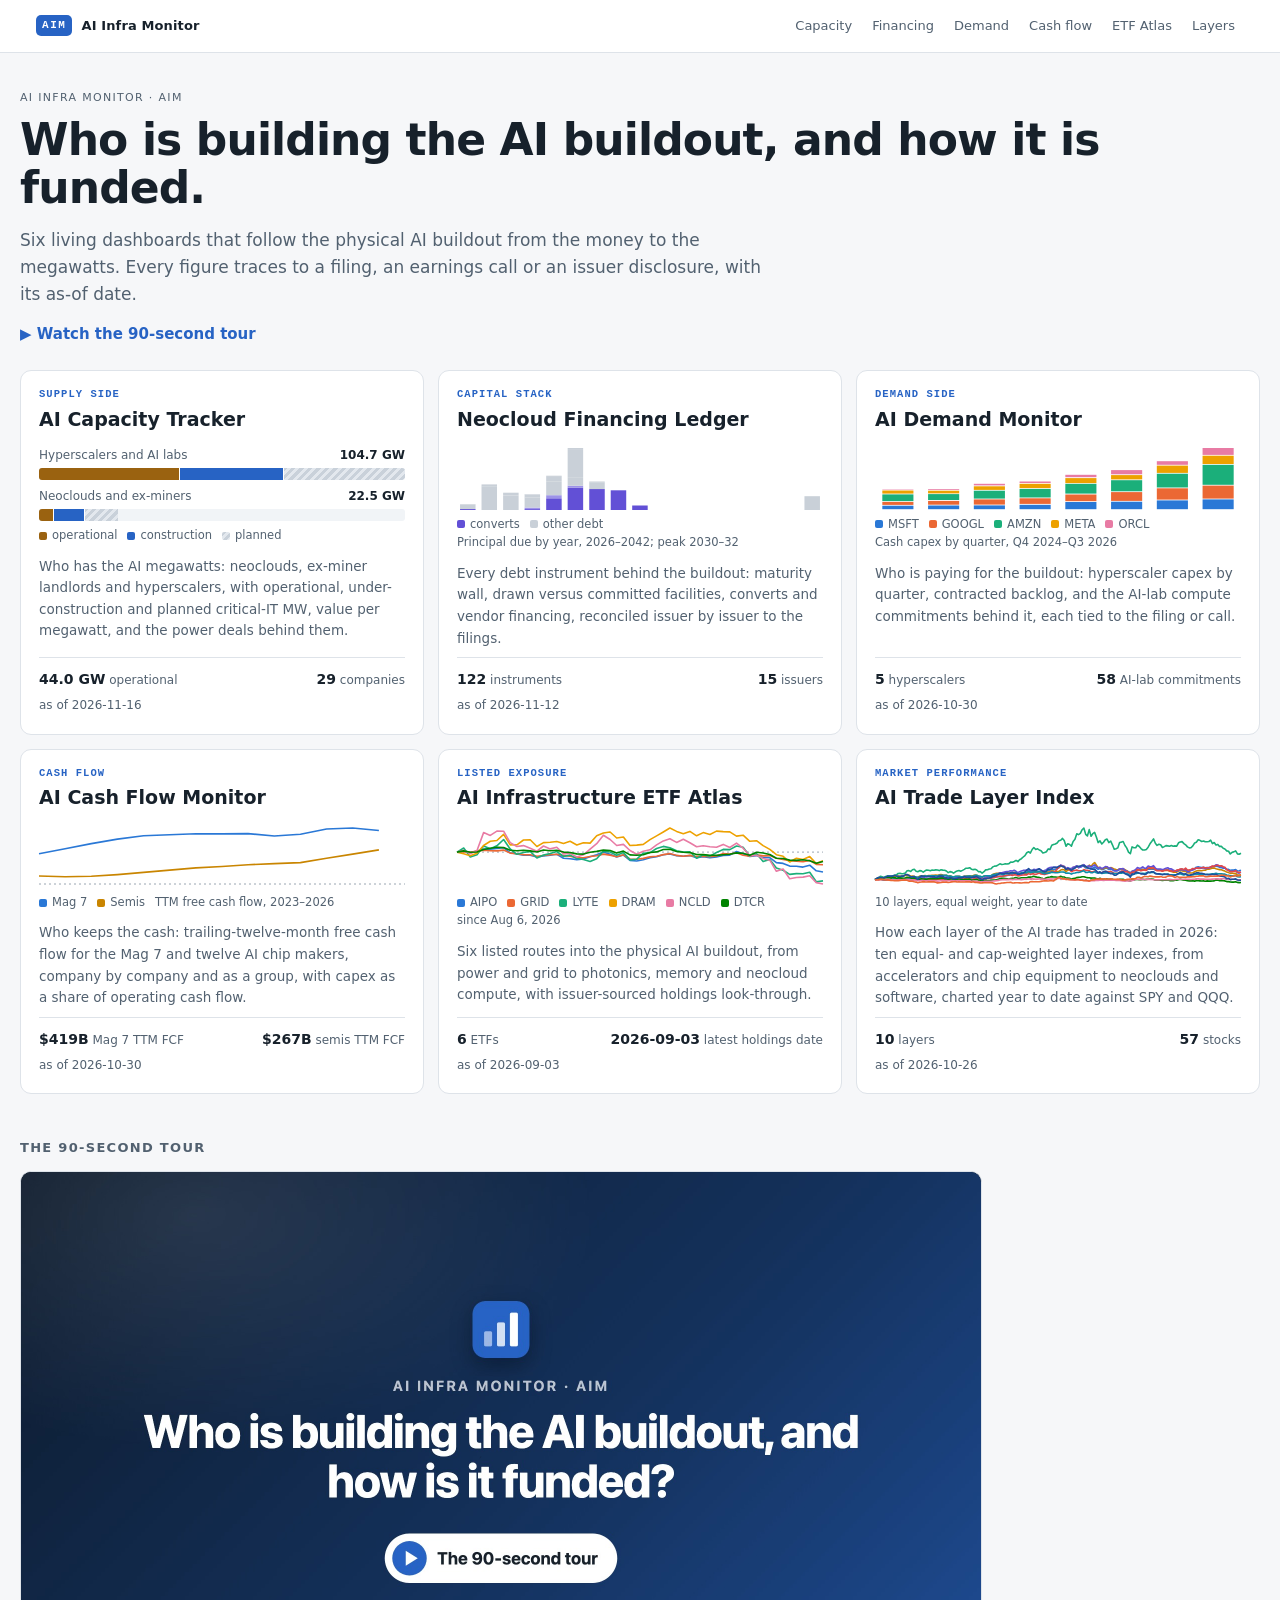
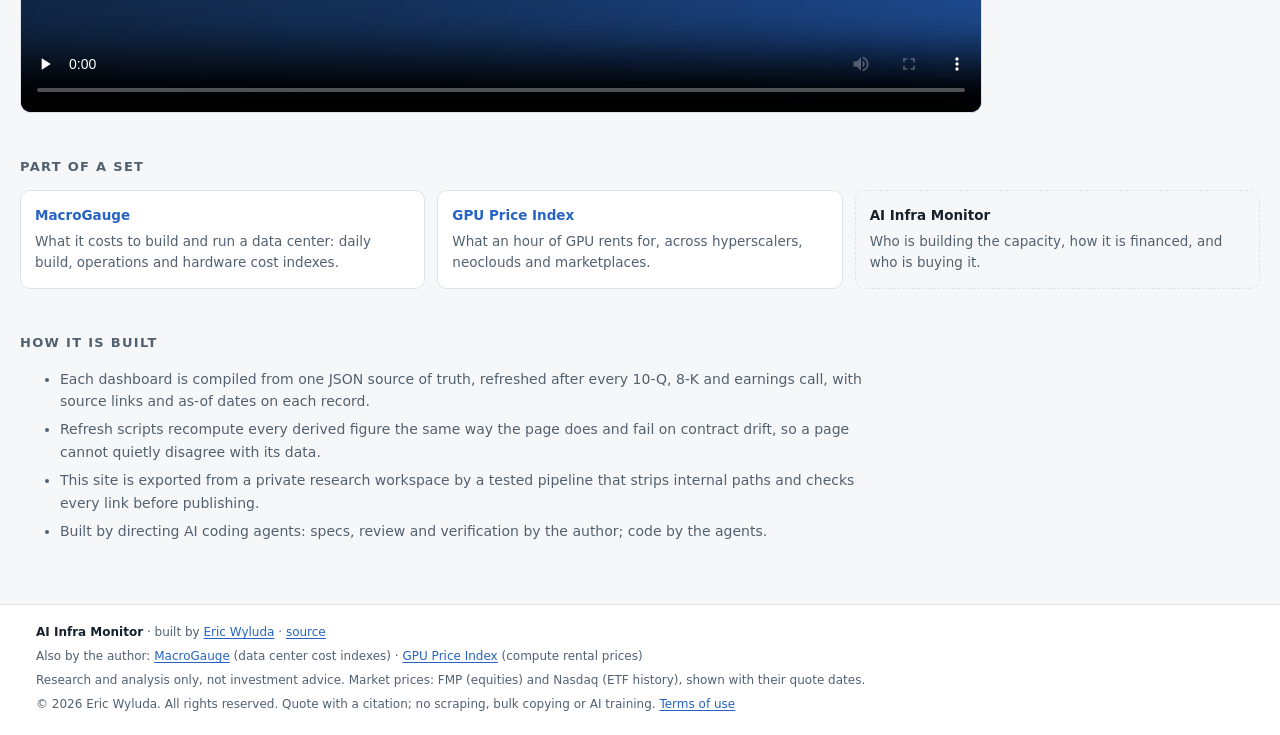
==== commit 8cd3a3ba: "Export: MacroGauge publish 2026-11-25T13:52:29Z (scheduled)" ====
--- a/site/index.html
+++ b/site/index.html
@@ -15,7 +15,7 @@
 <p class="aim-lede">Six living dashboards that follow the physical AI buildout from the money to the megawatts. Every
 figure traces to a filing, an earnings call or an issuer disclosure, with its as-of date.</p>
 <p class="aim-tour-link"><a href="#tour">▶ Watch the 90-second tour</a></p>
-<div class="aim-grid"><a class="aim-card" href="neocloud-capacity-tracker.html"><span class="aim-card-tag">Supply side</span><h2>AI Capacity Tracker</h2><div class="aim-preview" aria-hidden="true"><div class="aim-hbar"><span>Hyperscalers and AI labs</span><b>104.7 GW</b><div class="aim-hbar-track"><i class="aim-seg-op" style="width:38.33%"></i><i class="aim-seg-con" style="width:28.41%"></i><i class="aim-seg-plan" style="width:33.26%"></i></div></div><div class="aim-hbar"><span>Neoclouds and ex-miners</span><b>22.5 GW</b><div class="aim-hbar-track"><i class="aim-seg-op" style="width:3.74%"></i><i class="aim-seg-con" style="width:8.56%"></i><i class="aim-seg-plan" style="width:9.20%"></i></div></div><div class="aim-preview-cap"><span class="aim-key"><i style="background:#9A6210"></i>operational</span><span class="aim-key"><i style="background:#2763C4"></i>construction</span><span class="aim-key"><i style="background:repeating-linear-gradient(135deg,#C9D1DA 0 3px,#E3E8EE 3px 6px)"></i>planned</span></div></div><p>Who has the AI megawatts: neoclouds, ex-miner landlords and hyperscalers, with operational, under-construction and planned critical-IT MW, value per megawatt, and the power deals behind them.</p><div class="aim-stat"><span><b>44.0 GW</b> operational</span><span><b>29</b> companies</span><span class="aim-asof">as of 2026-11-16</span></div></a><a class="aim-card" href="neocloud-financing-ledger.html"><span class="aim-card-tag">Capital stack</span><h2>Neocloud Financing Ledger</h2><div class="aim-preview" aria-hidden="true"><svg class="aim-preview-plot" viewBox="0 0 300 64" preserveAspectRatio="none"><rect x="2.5" y="63" width="12.7" height="1" fill="#6250d6"/><rect x="2.5" y="58.3" width="12.7" height="4.8" fill="#c9d0d8"/><rect x="2.5" y="58.2" width="12.7" height="0.1" fill="#c9d0d8"/><rect x="20.1" y="40.2" width="12.7" height="23.8" fill="#c9d0d8"/><rect x="20.1" y="38.4" width="12.7" height="1.8" fill="#c9d0d8"/><rect x="37.8" y="49.5" width="12.7" height="14.5" fill="#c9d0d8"/><rect x="37.8" y="46.7" width="12.7" height="2.8" fill="#c9d0d8"/><rect x="37.8" y="46.7" width="12.7" height="0" fill="#c9d0d8"/><rect x="55.4" y="63.1" width="12.7" height="0.9" fill="#6250d6"/><rect x="55.4" y="61.6" width="12.7" height="1.5" fill="#9d93e8"/><rect x="55.4" y="51.6" width="12.7" height="9.9" fill="#c9d0d8"/><rect x="55.4" y="51.1" width="12.7" height="0.6" fill="#c9d0d8"/><rect x="55.4" y="48.5" width="12.7" height="2.6" fill="#c9d0d8"/><rect x="55.4" y="48.1" width="12.7" height="0.4" fill="#c9d0d8"/><rect x="73.1" y="52.7" width="12.7" height="11.3" fill="#6250d6"/><rect x="73.1" y="52.3" width="12.7" height="0.4" fill="#9d93e8"/><rect x="73.1" y="49.2" width="12.7" height="3" fill="#9d93e8"/><rect x="73.1" y="35.7" width="12.7" height="13.5" fill="#c9d0d8"/><rect x="73.1" y="30.8" width="12.7" height="4.9" fill="#c9d0d8"/><rect x="73.1" y="29.7" width="12.7" height="1.2" fill="#c9d0d8"/><rect x="90.7" y="41.8" width="12.7" height="22.2" fill="#6250d6"/><rect x="90.7" y="39.9" width="12.7" height="1.9" fill="#9d93e8"/><rect x="90.7" y="39.7" width="12.7" height="0.2" fill="#9d93e8"/><rect x="90.7" y="31.8" width="12.7" height="7.9" fill="#c9d0d8"/><rect x="90.7" y="3.9" width="12.7" height="27.9" fill="#c9d0d8"/><rect x="90.7" y="2" width="12.7" height="1.9" fill="#c9d0d8"/><rect x="108.4" y="43" width="12.7" height="21" fill="#6250d6"/><rect x="108.4" y="36.2" width="12.7" height="6.9" fill="#c9d0d8"/><rect x="108.4" y="35.5" width="12.7" height="0.7" fill="#c9d0d8"/><rect x="126" y="44.3" width="12.7" height="19.7" fill="#6250d6"/><rect x="143.6" y="59.5" width="12.7" height="4.5" fill="#6250d6"/><rect x="161.3" y="64" width="12.7" height="0" fill="#c9d0d8"/><rect x="284.8" y="50.2" width="12.7" height="13.8" fill="#c9d0d8"/></svg><div class="aim-preview-cap"><span class="aim-key"><i style="background:#6250d6"></i>converts</span><span class="aim-key"><i style="background:#c9d0d8"></i>other debt</span><span>Principal due by year, 2026–2042; peak 2030–32</span></div></div><p>Every debt instrument behind the buildout: maturity wall, drawn versus committed facilities, converts and vendor financing, reconciled issuer by issuer to the filings.</p><div class="aim-stat"><span><b>122</b> instruments</span><span><b>15</b> issuers</span><span class="aim-asof">as of 2026-11-12</span></div></a><a class="aim-card" href="ai-demand-monitor.html"><span class="aim-card-tag">Demand side</span><h2>AI Demand Monitor</h2><div class="aim-preview" aria-hidden="true"><svg class="aim-preview-plot" viewBox="0 0 300 64" preserveAspectRatio="none"><rect x="6" y="59.7" width="25.5" height="3.5" fill="#2a78d6"/><rect x="6" y="55.9" width="25.5" height="3" fill="#eb6834"/><rect x="6" y="48.4" width="25.5" height="6.7" fill="#1baf7a"/><rect x="6" y="44.5" width="25.5" height="3.1" fill="#eda100"/><rect x="6" y="43.5" width="25.5" height="0.4" fill="#e87ba4"/><rect x="43.5" y="59.5" width="25.5" height="3.7" fill="#2a78d6"/><rect x="43.5" y="54.9" width="25.5" height="3.8" fill="#eb6834"/><rect x="43.5" y="48.1" width="25.5" height="5.9" fill="#1baf7a"/><rect x="43.5" y="44.7" width="25.5" height="2.7" fill="#eda100"/><rect x="43.5" y="43.1" width="25.5" height="0.8" fill="#e87ba4"/><rect x="81" y="59.4" width="25.5" height="3.8" fill="#2a78d6"/><rect x="81" y="53.4" width="25.5" height="5.2" fill="#eb6834"/><rect x="81" y="44.7" width="25.5" height="7.9" fill="#1baf7a"/><rect x="81" y="40.3" width="25.5" height="3.6" fill="#eda100"/><rect x="81" y="37.8" width="25.5" height="1.6" fill="#e87ba4"/><rect x="118.5" y="58.8" width="25.5" height="4.4" fill="#2a78d6"/><rect x="118.5" y="52.3" width="25.5" height="5.6" fill="#eb6834"/><rect x="118.5" y="42.9" width="25.5" height="8.6" fill="#1baf7a"/><rect x="118.5" y="37.8" width="25.5" height="4.3" fill="#eda100"/><rect x="118.5" y="35.5" width="25.5" height="1.5" fill="#e87ba4"/><rect x="156" y="56" width="25.5" height="7.2" fill="#2a78d6"/><rect x="156" y="48.5" width="25.5" height="6.7" fill="#eb6834"/><rect x="156" y="37.8" width="25.5" height="9.8" fill="#1baf7a"/><rect x="156" y="32.1" width="25.5" height="5" fill="#eda100"/><rect x="156" y="28.8" width="25.5" height="2.4" fill="#e87ba4"/><rect x="193.5" y="55.7" width="25.5" height="7.5" fill="#2a78d6"/><rect x="193.5" y="46.1" width="25.5" height="8.8" fill="#eb6834"/><rect x="193.5" y="34.2" width="25.5" height="11.1" fill="#1baf7a"/><rect x="193.5" y="29.1" width="25.5" height="4.3" fill="#eda100"/><rect x="193.5" y="24.1" width="25.5" height="4.2" fill="#e87ba4"/><rect x="231" y="54.4" width="25.5" height="8.8" fill="#2a78d6"/><rect x="231" y="42.3" width="25.5" height="11.3" fill="#eb6834"/><rect x="231" y="27.7" width="25.5" height="13.8" fill="#1baf7a"/><rect x="231" y="19.6" width="25.5" height="7.3" fill="#eda100"/><rect x="231" y="15.2" width="25.5" height="3.6" fill="#e87ba4"/><rect x="268.5" y="53.4" width="25.5" height="9.8" fill="#2a78d6"/><rect x="268.5" y="39.6" width="25.5" height="13" fill="#eb6834"/><rect x="268.5" y="18.8" width="25.5" height="20" fill="#1baf7a"/><rect x="268.5" y="9.7" width="25.5" height="8.3" fill="#eda100"/><rect x="268.5" y="2" width="25.5" height="6.9" fill="#e87ba4"/></svg><div class="aim-preview-cap"><span class="aim-key"><i style="background:#2a78d6"></i>MSFT</span><span class="aim-key"><i style="background:#eb6834"></i>GOOGL</span><span class="aim-key"><i style="background:#1baf7a"></i>AMZN</span><span class="aim-key"><i style="background:#eda100"></i>META</span><span class="aim-key"><i style="background:#e87ba4"></i>ORCL</span><span>Cash capex by quarter, Q4 2024–Q3 2026</span></div></div><p>Who is paying for the buildout: hyperscaler capex by quarter, contracted backlog, and the AI-lab compute commitments behind it, each tied to the filing or call.</p><div class="aim-stat"><span><b>5</b> hyperscalers</span><span><b>58</b> AI-lab commitments</span><span class="aim-asof">as of 2026-10-30</span></div></a><a class="aim-card" href="ai-cash-flow-monitor.html"><span class="aim-card-tag">Cash flow</span><h2>AI Cash Flow Monitor</h2><div class="aim-preview" aria-hidden="true"><svg class="aim-preview-plot" viewBox="0 0 300 64" preserveAspectRatio="none"><line x1="0" x2="300" y1="60" y2="60" stroke="#9AA6B2" stroke-dasharray="2 3" vector-effect="non-scaling-stroke"/><path d="M0,29.8 L21.4,24.8 L42.9,19.6 L64.3,15.1 L85.7,11.8 L107.1,10.7 L128.6,9.8 L150,9.9 L171.4,9.6 L192.9,12 L214.3,10.2 L235.7,5 L257.1,4 L278.6,6.5" fill="none" stroke="#2a78d6" stroke-width="1.6" stroke-linejoin="round" vector-effect="non-scaling-stroke"/><path d="M0,52 L21.4,52.7 L42.9,52.3 L64.3,50.6 L85.7,48.4 L107.1,46.1 L128.6,43.9 L150,42.5 L171.4,40.7 L192.9,39.6 L214.3,38.6 L235.7,34.2 L257.1,30.1 L278.6,25.9" fill="none" stroke="#c98500" stroke-width="1.6" stroke-linejoin="round" vector-effect="non-scaling-stroke"/></svg><div class="aim-preview-cap"><span class="aim-key"><i style="background:#2a78d6"></i>Mag 7</span><span class="aim-key"><i style="background:#c98500"></i>Semis</span><span>TTM free cash flow, 2023–2026</span></div></div><p>Who keeps the cash: trailing-twelve-month free cash flow for the Mag 7 and twelve AI chip makers, company by company and as a group, with capex as a share of operating cash flow.</p><div class="aim-stat"><span><b>$419B</b> Mag 7 TTM FCF</span><span><b>$267B</b> semis TTM FCF</span><span class="aim-asof">as of 2026-10-30</span></div></a><a class="aim-card" href="ai-infrastructure-etf-atlas.html"><span class="aim-card-tag">Listed exposure</span><h2>AI Infrastructure ETF Atlas</h2><div class="aim-preview" aria-hidden="true"><svg class="aim-preview-plot" viewBox="0 0 300 64" preserveAspectRatio="none"><line x1="0" x2="300" y1="28.1" y2="28.1" stroke="#9AA6B2" stroke-dasharray="2 3" vector-effect="non-scaling-stroke"/><path d="M0,28.1 L5.5,27.1 L10.9,28.7 L16.4,26.9 L21.8,25 L27.3,25.3 L32.7,24.4 L38.2,23.7 L43.6,28.8 L49.1,30 L54.5,31.1 L60,31.3 L65.5,33 L70.9,32 L76.4,31.3 L81.8,30.3 L87.3,34.3 L92.7,34.8 L98.2,35.6 L103.6,34.9 L109.1,32.8 L114.5,30.8 L120,28 L125.5,30.3 L130.9,33 L136.4,31.1 L141.8,36.4 L147.3,37 L152.7,35.8 L158.2,33.8 L163.6,32.7 L169.1,30.8 L174.5,30 L180,31.6 L185.5,32.3 L190.9,31.6 L196.4,33.8 L201.8,32.6 L207.3,33.8 L212.7,32.9 L218.2,31.5 L223.6,31.1 L229.1,27.5 L234.5,29.8 L240,32.4 L245.5,31.6 L250.9,33.5 L256.4,33.6 L261.8,38.6 L267.3,39.4 L272.7,42.1 L278.2,42.2 L283.6,43.1 L289.1,41.2 L294.5,46.8 L300,48" fill="none" stroke="#2a78d6" stroke-width="1.6" stroke-linejoin="round" vector-effect="non-scaling-stroke"/><path d="M0,28.1 L5.5,27.7 L10.9,28.4 L16.4,27.1 L21.8,26.3 L27.3,26.7 L32.7,26.9 L38.2,26.1 L43.6,29.1 L49.1,29.7 L54.5,30.6 L60,30.7 L65.5,32.2 L70.9,31.5 L76.4,30.7 L81.8,30.3 L87.3,31.6 L92.7,32.1 L98.2,33.7 L103.6,33.7 L109.1,32.5 L114.5,31.8 L120,30.1 L125.5,31.1 L130.9,32.7 L136.4,30.8 L141.8,35 L147.3,35.2 L152.7,34.4 L158.2,32.9 L163.6,32.2 L169.1,30.6 L174.5,29.6 L180,31.4 L185.5,32.2 L190.9,31.4 L196.4,32.6 L201.8,32.1 L207.3,32.8 L212.7,31.9 L218.2,29.6 L223.6,30 L229.1,28.8 L234.5,31.3 L240,32.2 L245.5,30.7 L250.9,31.9 L256.4,31.6 L261.8,34.2 L267.3,35.5 L272.7,36.8 L278.2,37.3 L283.6,37.8 L289.1,36.4 L294.5,40.4 L300,40.7" fill="none" stroke="#eb6834" stroke-width="1.6" stroke-linejoin="round" vector-effect="non-scaling-stroke"/><path d="M0,28.1 L5.5,24 L10.9,33 L16.4,30.8 L21.8,21.9 L27.3,24.8 L32.7,21.8 L38.2,15.5 L43.6,25 L49.1,30.3 L54.5,28.5 L60,27.4 L65.5,34 L70.9,31.1 L76.4,29.5 L81.8,27.5 L87.3,32.5 L92.7,31.1 L98.2,34.5 L103.6,35.5 L109.1,37.5 L114.5,34.8 L120,27.1 L125.5,28 L130.9,31.3 L136.4,28.6 L141.8,35.9 L147.3,35.2 L152.7,29.2 L158.2,28.6 L163.6,24.5 L169.1,22.4 L174.5,23.8 L180,26.8 L185.5,28.1 L190.9,27.7 L196.4,34.2 L201.8,30.9 L207.3,32.1 L212.7,28.5 L218.2,25.4 L223.6,25.6 L229.1,22 L234.5,23.2 L240,32.1 L245.5,29.8 L250.9,37.6 L256.4,35.6 L261.8,44.1 L267.3,46.3 L272.7,50.4 L278.2,49.6 L283.6,49.8 L289.1,48.2 L294.5,57.8 L300,56.9" fill="none" stroke="#1baf7a" stroke-width="1.6" stroke-linejoin="round" vector-effect="non-scaling-stroke"/><path d="M0,28.1 L5.5,29.8 L10.9,31.8 L16.4,29.2 L21.8,21.5 L27.3,17.3 L32.7,16.5 L38.2,10.4 L43.6,20.9 L49.1,20.8 L54.5,16 L60,15.8 L65.5,22.5 L70.9,18.6 L76.4,18.3 L81.8,17.5 L87.3,19.4 L92.7,17.3 L98.2,21 L103.6,18.7 L109.1,19.1 L114.5,11.8 L120,9 L125.5,8 L130.9,14 L136.4,13 L141.8,21.5 L147.3,21.1 L152.7,20.4 L158.2,15.6 L163.6,11.9 L169.1,8 L174.5,4 L180,7.4 L185.5,9.7 L190.9,7.4 L196.4,11.8 L201.8,8.6 L207.3,10.5 L212.7,7.1 L218.2,7.6 L223.6,7.9 L229.1,12.1 L234.5,11.2 L240,17.3 L245.5,16.7 L250.9,21.6 L256.4,25.4 L261.8,30.7 L267.3,32.3 L272.7,38 L278.2,34.3 L283.6,35.5 L289.1,32.6 L294.5,39.5 L300,36.8" fill="none" stroke="#eda100" stroke-width="1.6" stroke-linejoin="round" vector-effect="non-scaling-stroke"/><path d="M0,28.1 L5.5,26.4 L10.9,29.8 L16.4,26.5 L21.8,8.6 L27.3,11.4 L32.7,7.1 L38.2,7.2 L43.6,18.6 L49.1,22.5 L54.5,21.6 L60,24.3 L65.5,27.2 L70.9,22 L76.4,24.9 L81.8,23.3 L87.3,29.9 L92.7,29.4 L98.2,33 L103.6,30.8 L109.1,25.1 L114.5,19.7 L120,11.3 L125.5,15.5 L130.9,21.5 L136.4,20.4 L141.8,26.5 L147.3,30.2 L152.7,27.3 L158.2,25.8 L163.6,20.9 L169.1,16.9 L174.5,14.8 L180,18.4 L185.5,15.3 L190.9,18.7 L196.4,22.8 L201.8,21.7 L207.3,22.8 L212.7,23.2 L218.2,20.4 L223.6,23.5 L229.1,19.1 L234.5,24.2 L240,31.8 L245.5,31.2 L250.9,34.4 L256.4,36.2 L261.8,47.3 L267.3,45 L272.7,54.7 L278.2,53.5 L283.6,53.1 L289.1,51.8 L294.5,58.6 L300,60" fill="none" stroke="#e87ba4" stroke-width="1.6" stroke-linejoin="round" vector-effect="non-scaling-stroke"/><path d="M0,28.1 L5.5,26.9 L10.9,28.2 L16.4,28 L21.8,25.5 L27.3,24.2 L32.7,23.2 L38.2,23.6 L43.6,26.3 L49.1,26.8 L54.5,26.3 L60,26.9 L65.5,28 L70.9,26 L76.4,26.8 L81.8,26.2 L87.3,28.1 L92.7,28.5 L98.2,29.9 L103.6,30.1 L109.1,28.3 L114.5,27.4 L120,26.1 L125.5,26.5 L130.9,29.1 L136.4,27.1 L141.8,30.9 L147.3,31.2 L152.7,30.7 L158.2,28.5 L163.6,27.9 L169.1,25.5 L174.5,25.2 L180,27.5 L185.5,28.2 L190.9,28.6 L196.4,30.5 L201.8,30.6 L207.3,31.2 L212.7,31.4 L218.2,30.7 L223.6,30.2 L229.1,28.9 L234.5,29.2 L240,31.2 L245.5,28.2 L250.9,29 L256.4,30.5 L261.8,34.3 L267.3,34.5 L272.7,36.1 L278.2,36.4 L283.6,35.7 L289.1,36.8 L294.5,39.2 L300,37.4" fill="none" stroke="#008300" stroke-width="1.6" stroke-linejoin="round" vector-effect="non-scaling-stroke"/></svg><div class="aim-preview-cap"><span class="aim-key"><i style="background:#2a78d6"></i>AIPO</span><span class="aim-key"><i style="background:#eb6834"></i>GRID</span><span class="aim-key"><i style="background:#1baf7a"></i>LYTE</span><span class="aim-key"><i style="background:#eda100"></i>DRAM</span><span class="aim-key"><i style="background:#e87ba4"></i>NCLD</span><span class="aim-key"><i style="background:#008300"></i>DTCR</span><span>since Aug 6, 2026</span></div></div><p>Six listed routes into the physical AI buildout, from power and grid to photonics, memory and neocloud compute, with issuer-sourced holdings look-through.</p><div class="aim-stat"><span><b>6</b> ETFs</span><span><b>2026-09-03</b> latest holdings date</span><span class="aim-asof">as of 2026-09-03</span></div></a><a class="aim-card" href="ai-trade-layer-index.html"><span class="aim-card-tag">Market performance</span><h2>AI Trade Layer Index</h2><div class="aim-preview" aria-hidden="true"><svg class="aim-preview-plot" viewBox="0 0 300 64" preserveAspectRatio="none"><line x1="0" x2="300" y1="55.6" y2="55.6" stroke="#9AA6B2" stroke-dasharray="2 3" vector-effect="non-scaling-stroke"/><path d="M0,55.6 L1.5,55.2 L2.9,55.2 L4.4,55.2 L5.9,55.4 L7.3,55.6 L8.8,55.6 L10.2,55.5 L11.7,55.4 L13.2,55.6 L14.6,55.4 L16.1,55.3 L17.6,55.6 L19,55.2 L20.5,55.1 L22,55.1 L23.4,55.2 L24.9,55 L26.3,55 L27.8,55.1 L29.3,55.4 L30.7,55.3 L32.2,55.6 L33.7,56.2 L35.1,56.2 L36.6,55.2 L38,54.9 L39.5,55 L41,54.9 L42.4,55.2 L43.9,55.2 L45.4,55.2 L46.8,55.2 L48.3,55.2 L49.8,55.1 L51.2,55.2 L52.7,54.9 L54.1,54.7 L55.6,55.1 L57.1,55.2 L58.5,55.3 L60,55.7 L61.5,55.4 L62.9,55.5 L64.4,55.4 L65.9,55 L67.3,54.9 L68.8,54.9 L70.2,55.3 L71.7,55.5 L73.2,55.2 L74.6,55.1 L76.1,55.2 L77.6,55.1 L79,55.3 L80.5,55 L82,55 L83.4,54.3 L84.9,54.8 L86.3,55.1 L87.8,55.6 L89.3,54.7 L90.7,54.3 L92.2,54.3 L93.7,54.2 L95.1,54.1 L96.6,53.5 L98,53.3 L99.5,52.8 L101,52.6 L102.4,52.2 L103.9,52.1 L105.4,51.9 L106.8,51.6 L108.3,51.4 L109.8,51.3 L111.2,50.3 L112.7,50.1 L114.1,49 L115.6,49.4 L117.1,50.1 L118.5,49.9 L120,49.5 L121.5,49.4 L122.9,49.7 L124.4,49.4 L125.9,48 L127.3,48.8 L128.8,48 L130.2,48 L131.7,48.4 L133.2,47.9 L134.6,47.2 L136.1,48.1 L137.6,48.4 L139,48.3 L140.5,47.2 L142,46.6 L143.4,46.3 L144.9,45.5 L146.3,45.9 L147.8,45.2 L149.3,44.9 L150.7,43.6 L152.2,42 L153.7,41.9 L155.1,42.4 L156.6,44.9 L158,44.1 L159.5,44.8 L161,45.9 L162.4,44.5 L163.9,43.9 L165.4,42.4 L166.8,43.7 L168.3,43.1 L169.8,41.8 L171.2,42.3 L172.7,43.9 L174.1,44 L175.6,44.1 L177.1,44.8 L178.5,44 L180,43 L181.5,44.2 L182.9,45.3 L184.4,44.6 L185.9,45.6 L187.3,45.2 L188.8,44.3 L190.2,44.3 L191.7,45.5 L193.2,45.3 L194.6,45.7 L196.1,46.8 L197.6,47 L199,46.6 L200.5,45.5 L202,45.4 L203.4,45.6 L204.9,46.5 L206.3,46.9 L207.8,47.8 L209.3,48.8 L210.7,47.4 L212.2,47.2 L213.7,46.9 L215.1,45.3 L216.6,45.6 L218,45.4 L219.5,45.2 L221,45.8 L222.4,45.7 L223.9,45.3 L225.4,45.1 L226.8,45.1 L228.3,45.1 L229.8,46.1 L231.2,46.2 L232.7,45.9 L234.1,46.1 L235.6,46.7 L237.1,46.2 L238.5,46 L240,45.5 L241.5,46.5 L242.9,46.4 L244.4,46.7 L245.9,46.7 L247.3,46.6 L248.8,45.9 L250.2,45.4 L251.7,45.2 L253.2,45.8 L254.6,45.3 L256.1,46.6 L257.6,46.5 L259,46.2 L260.5,45.2 L262,44.7 L263.4,43.2 L264.9,42.9 L266.3,43.2 L267.8,43.5 L269.3,43.3 L270.7,43.9 L272.2,43.5 L273.7,43.6 L275.1,43.5 L276.6,42.8 L278,42.6 L279.5,42.1 L281,42.4 L282.4,43.4 L283.9,43.6 L285.4,44.2 L286.8,44 L288.3,45.3 L289.8,45.4 L291.2,46.4 L292.7,46 L294.1,46.1 L295.6,45.6 L297.1,47 L298.5,46.8 L300,46.2" fill="none" stroke="#2a78d6" stroke-width="1.6" stroke-linejoin="round" vector-effect="non-scaling-stroke"/><path d="M0,55.6 L1.5,54.8 L2.9,54.1 L4.4,53.5 L5.9,53.8 L7.3,54.1 L8.8,53.2 L10.2,53 L11.7,53 L13.2,53.1 L14.6,52.2 L16.1,51.9 L17.6,52.3 L19,52 L20.5,52.2 L22,52.2 L23.4,52.1 L24.9,51.5 L26.3,51.4 L27.8,51.1 L29.3,52.2 L30.7,52.1 L32.2,52.5 L33.7,53.4 L35.1,53.2 L36.6,52.1 L38,52 L39.5,52 L41,51.6 L42.4,52 L43.9,51.6 L45.4,51.5 L46.8,51.2 L48.3,51.2 L49.8,51.1 L51.2,51.2 L52.7,50.9 L54.1,50.5 L55.6,51.1 L57.1,51.2 L58.5,51.3 L60,52.2 L61.5,51.8 L62.9,52.4 L64.4,53.4 L65.9,52.6 L67.3,52.4 L68.8,52.3 L70.2,52.8 L71.7,52.7 L73.2,52.3 L74.6,52 L76.1,52.1 L77.6,51.7 L79,52 L80.5,51.6 L82,51.1 L83.4,51.3 L84.9,52.4 L86.3,52.5 L87.8,53.3 L89.3,52.3 L90.7,51.8 L92.2,52 L93.7,51.8 L95.1,51.7 L96.6,50.3 L98,49.8 L99.5,49.4 L101,49.4 L102.4,49.1 L103.9,49.4 L105.4,49.6 L106.8,48.9 L108.3,48.9 L109.8,49.1 L111.2,48.8 L112.7,49 L114.1,48.2 L115.6,48.7 L117.1,49.5 L118.5,49.5 L120,49.1 L121.5,49.3 L122.9,49.3 L124.4,48.6 L125.9,47.8 L127.3,48.6 L128.8,47.7 L130.2,47.7 L131.7,48.2 L133.2,47.8 L134.6,47.7 L136.1,48.4 L137.6,49.1 L139,49.3 L140.5,48.3 L142,48 L143.4,47.7 L144.9,46.9 L146.3,47.3 L147.8,47.5 L149.3,47.5 L150.7,47.4 L152.2,46.1 L153.7,45.6 L155.1,45.7 L156.6,47.6 L158,46.1 L159.5,45.8 L161,46.1 L162.4,43.5 L163.9,42.9 L165.4,42.1 L166.8,43.4 L168.3,42.9 L169.8,41.7 L171.2,40.8 L172.7,43.2 L174.1,43.1 L175.6,41.2 L177.1,42.5 L178.5,40.2 L180,38.5 L181.5,41.2 L182.9,43.6 L184.4,43.6 L185.9,45.2 L187.3,44.6 L188.8,43.6 L190.2,43.4 L191.7,44.5 L193.2,43.6 L194.6,44.1 L196.1,45 L197.6,45.6 L199,45.9 L200.5,44.7 L202,44.9 L203.4,44.8 L204.9,45.8 L206.3,46.7 L207.8,48.1 L209.3,49.6 L210.7,47.4 L212.2,47.3 L213.7,47 L215.1,45.7 L216.6,46.3 L218,46.4 L219.5,45.4 L221,46 L222.4,45.2 L223.9,44.3 L225.4,44.1 L226.8,44.7 L228.3,43.8 L229.8,45.2 L231.2,46.1 L232.7,46.1 L234.1,46.2 L235.6,46.6 L237.1,46.4 L238.5,46.4 L240,46.3 L241.5,47.3 L242.9,47.4 L244.4,48.1 L245.9,48.1 L247.3,48.1 L248.8,47.1 L250.2,46.4 L251.7,46.7 L253.2,47.5 L254.6,47.1 L256.1,48.8 L257.6,48.9 L259,49 L260.5,48.8 L262,47.8 L263.4,47 L264.9,46.5 L266.3,46.6 L267.8,46.7 L269.3,46.3 L270.7,46.2 L272.2,45.3 L273.7,45.2 L275.1,44.7 L276.6,44 L278,44.1 L279.5,44.8 L281,45.2 L282.4,45.6 L283.9,45.7 L285.4,46.4 L286.8,47.1 L288.3,48.1 L289.8,48.6 L291.2,49.4 L292.7,49.1 L294.1,49.6 L295.6,49.4 L297.1,51.1 L298.5,51.1 L300,50.7" fill="none" stroke="#c98500" stroke-width="1.6" stroke-linejoin="round" vector-effect="non-scaling-stroke"/><path d="M0,55.6 L1.5,54.4 L2.9,54.4 L4.4,52.2 L5.9,52.8 L7.3,53.6 L8.8,52.5 L10.2,51.9 L11.7,52 L13.2,52.2 L14.6,51.7 L16.1,51.3 L17.6,50.8 L19,49.5 L20.5,49.4 L22,49.7 L23.4,49.6 L24.9,48.9 L26.3,46.8 L27.8,46.6 L29.3,47.5 L30.7,45.8 L32.2,45.2 L33.7,47.3 L35.1,47.7 L36.6,46.6 L38,46.9 L39.5,48.2 L41,46.8 L42.4,46 L43.9,46.2 L45.4,46.7 L46.8,46.1 L48.3,46.3 L49.8,45.9 L51.2,46 L52.7,46.6 L54.1,45.8 L55.6,46.1 L57.1,46.3 L58.5,47 L60,48.6 L61.5,47.6 L62.9,48 L64.4,49.2 L65.9,47.8 L67.3,47.1 L68.8,46.6 L70.2,47.3 L71.7,46.4 L73.2,45.4 L74.6,44.2 L76.1,44.3 L77.6,43.7 L79,45.2 L80.5,45.6 L82,45.3 L83.4,46 L84.9,47.8 L86.3,47.6 L87.8,49.1 L89.3,47.7 L90.7,45.9 L92.2,45.8 L93.7,45 L95.1,44.8 L96.6,42.9 L98,42.1 L99.5,42 L101,40.9 L102.4,39.8 L103.9,40.5 L105.4,40.2 L106.8,39.8 L108.3,40 L109.8,39.6 L111.2,38.1 L112.7,38.2 L114.1,37.5 L115.6,36.4 L117.1,37.6 L118.5,35.7 L120,34.7 L121.5,33 L122.9,31.6 L124.4,28.7 L125.9,27.7 L127.3,29.1 L128.8,25.5 L130.2,23.5 L131.7,25.5 L133.2,24.8 L134.6,25.9 L136.1,26.7 L137.6,29 L139,28.5 L140.5,27.7 L142,24.9 L143.4,25.5 L144.9,21.3 L146.3,20.5 L147.8,20 L149.3,19 L150.7,16.8 L152.2,16.3 L153.7,14.4 L155.1,16.5 L156.6,22.2 L158,19.7 L159.5,20.5 L161,22.1 L162.4,17.5 L163.9,15.3 L165.4,9.7 L166.8,10.6 L168.3,9.4 L169.8,5.7 L171.2,4 L172.7,10.4 L174.1,12 L175.6,5.6 L177.1,12.2 L178.5,9.7 L180,8.4 L181.5,13.2 L182.9,18.6 L184.4,16.9 L185.9,20 L187.3,18.2 L188.8,15.7 L190.2,15.1 L191.7,18.6 L193.2,17 L194.6,20.8 L196.1,25.2 L197.6,24.8 L199,23.9 L200.5,18.5 L202,18.1 L203.4,17.5 L204.9,21.5 L206.3,23.9 L207.8,28.1 L209.3,29.7 L210.7,22.9 L212.2,23.8 L213.7,23.8 L215.1,21.1 L216.6,22.5 L218,24.6 L219.5,26 L221,26 L222.4,25.4 L223.9,23.2 L225.4,19.8 L226.8,17.5 L228.3,14.9 L229.8,19.2 L231.2,21.4 L232.7,20.3 L234.1,20.7 L235.6,23.5 L237.1,22.6 L238.5,21.6 L240,21.9 L241.5,22.2 L242.9,21.5 L244.4,22.2 L245.9,21.9 L247.3,22.2 L248.8,18.8 L250.2,18 L251.7,17.6 L253.2,19.6 L254.6,20.8 L256.1,22.9 L257.6,23.9 L259,23.7 L260.5,21.9 L262,19 L263.4,18.3 L264.9,15.8 L266.3,16.3 L267.8,17.5 L269.3,17 L270.7,17.8 L272.2,17.7 L273.7,17.5 L275.1,16.2 L276.6,19.6 L278,18.5 L279.5,21 L281,20.4 L282.4,22.4 L283.9,22.4 L285.4,24.3 L286.8,25 L288.3,26.9 L289.8,27.3 L291.2,30 L292.7,28.3 L294.1,27.9 L295.6,26.9 L297.1,29.9 L298.5,30.3 L300,29.3" fill="none" stroke="#1baf7a" stroke-width="1.6" stroke-linejoin="round" vector-effect="non-scaling-stroke"/><path d="M0,55.6 L1.5,55.1 L2.9,55.6 L4.4,55.3 L5.9,55.2 L7.3,56.1 L8.8,55.8 L10.2,55.6 L11.7,55 L13.2,55.6 L14.6,55.3 L16.1,55.4 L17.6,55.1 L19,55.4 L20.5,55.3 L22,55.6 L23.4,55.6 L24.9,55 L26.3,54.7 L27.8,54.9 L29.3,55.2 L30.7,54.9 L32.2,54.8 L33.7,55.6 L35.1,55.5 L36.6,54.2 L38,53.2 L39.5,53.2 L41,53.9 L42.4,54.4 L43.9,54.2 L45.4,54.1 L46.8,53.9 L48.3,53.5 L49.8,53.4 L51.2,53.4 L52.7,53.4 L54.1,52.9 L55.6,53.6 L57.1,53.5 L58.5,52.8 L60,54.1 L61.5,53.7 L62.9,53.8 L64.4,54.5 L65.9,53.6 L67.3,53.5 L68.8,53.3 L70.2,53.9 L71.7,53.7 L73.2,53.3 L74.6,53.5 L76.1,53.1 L77.6,52.4 L79,53.4 L80.5,52.9 L82,52.6 L83.4,52.5 L84.9,53.9 L86.3,53.8 L87.8,54.9 L89.3,54 L90.7,53.5 L92.2,52.6 L93.7,52.9 L95.1,52.4 L96.6,51.2 L98,51.2 L99.5,50.2 L101,49.5 L102.4,48.9 L103.9,48.8 L105.4,48.3 L106.8,47.9 L108.3,47.5 L109.8,47.2 L111.2,46.8 L112.7,47 L114.1,46.3 L115.6,47.3 L117.1,48.6 L118.5,47.8 L120,47.1 L121.5,46.4 L122.9,46.4 L124.4,45.8 L125.9,46.1 L127.3,47.4 L128.8,47.1 L130.2,45.4 L131.7,45.8 L133.2,45.3 L134.6,45.1 L136.1,46 L137.6,47.3 L139,46.5 L140.5,45.6 L142,44.2 L143.4,43.6 L144.9,43.2 L146.3,43.4 L147.8,43.4 L149.3,43.2 L150.7,43.2 L152.2,40.9 L153.7,41.7 L155.1,42.4 L156.6,44.5 L158,43.6 L159.5,44.6 L161,44.6 L162.4,43.2 L163.9,42.9 L165.4,41.7 L166.8,43.4 L168.3,43.2 L169.8,42.3 L171.2,40.5 L172.7,42.5 L174.1,42.3 L175.6,41.8 L177.1,43.1 L178.5,41.9 L180,40.9 L181.5,42.5 L182.9,44.3 L184.4,43.2 L185.9,44.7 L187.3,43.8 L188.8,42.6 L190.2,42.7 L191.7,44.2 L193.2,43.9 L194.6,45.1 L196.1,46.6 L197.6,46.8 L199,46.3 L200.5,44.9 L202,44.8 L203.4,44.6 L204.9,46.3 L206.3,47.1 L207.8,48.5 L209.3,49.8 L210.7,47.4 L212.2,46.6 L213.7,45.5 L215.1,43.6 L216.6,44.2 L218,44 L219.5,42.8 L221,44.3 L222.4,44.1 L223.9,42.1 L225.4,42.7 L226.8,42.8 L228.3,41.7 L229.8,44.1 L231.2,45.1 L232.7,45 L234.1,45 L235.6,45.8 L237.1,45 L238.5,44.2 L240,43.8 L241.5,44.9 L242.9,44.8 L244.4,46 L245.9,46.9 L247.3,47.2 L248.8,46.3 L250.2,45.8 L251.7,45.6 L253.2,46.4 L254.6,45.8 L256.1,47.9 L257.6,47.6 L259,46.4 L260.5,45.9 L262,45.2 L263.4,44.1 L264.9,43.8 L266.3,44.2 L267.8,44.2 L269.3,43.7 L270.7,44.7 L272.2,44.2 L273.7,44.2 L275.1,42.9 L276.6,42.2 L278,42.2 L279.5,40.8 L281,41 L282.4,42.5 L283.9,41.8 L285.4,43.6 L286.8,43.8 L288.3,45.8 L289.8,46.3 L291.2,47.5 L292.7,47.2 L294.1,47.3 L295.6,46.6 L297.1,48.8 L298.5,49.1 L300,48.3" fill="none" stroke="#6250d6" stroke-width="1.6" stroke-linejoin="round" vector-effect="non-scaling-stroke"/><path d="M0,55.6 L1.5,55.2 L2.9,55.6 L4.4,55.3 L5.9,55.6 L7.3,56 L8.8,55.8 L10.2,55.6 L11.7,55.5 L13.2,55.8 L14.6,55.5 L16.1,55.3 L17.6,55.8 L19,55.6 L20.5,55.7 L22,55.7 L23.4,55.7 L24.9,55.3 L26.3,55.2 L27.8,55.5 L29.3,55.9 L30.7,55.7 L32.2,55.9 L33.7,55.6 L35.1,55.7 L36.6,54.8 L38,54.8 L39.5,55 L41,55.2 L42.4,55.9 L43.9,55.5 L45.4,55.6 L46.8,55.6 L48.3,55.3 L49.8,55.1 L51.2,55.3 L52.7,55.1 L54.1,54.7 L55.6,55.2 L57.1,54.6 L58.5,54.4 L60,55 L61.5,54.6 L62.9,54.8 L64.4,55.3 L65.9,54.8 L67.3,54.9 L68.8,54.9 L70.2,55 L71.7,55 L73.2,54.7 L74.6,54.7 L76.1,55 L77.6,54.5 L79,55.7 L80.5,55 L82,54.2 L83.4,53.6 L84.9,54.6 L86.3,54.7 L87.8,55.6 L89.3,54.9 L90.7,54.7 L92.2,54.3 L93.7,54.5 L95.1,54.3 L96.6,53.6 L98,53.6 L99.5,53 L101,52.5 L102.4,52.3 L103.9,52.4 L105.4,51.9 L106.8,51.6 L108.3,51.2 L109.8,51 L111.2,51 L112.7,51.4 L114.1,50.8 L115.6,50.9 L117.1,51.9 L118.5,51.8 L120,51.1 L121.5,51 L122.9,50.8 L124.4,50.9 L125.9,49.6 L127.3,50.4 L128.8,49.7 L130.2,49.9 L131.7,50.4 L133.2,49.8 L134.6,49.1 L136.1,49.9 L137.6,50.2 L139,50.5 L140.5,49.9 L142,49.5 L143.4,48.1 L144.9,47.8 L146.3,47.9 L147.8,47.5 L149.3,44.9 L150.7,43.7 L152.2,41.6 L153.7,42.2 L155.1,42.8 L156.6,45.3 L158,44.8 L159.5,45.9 L161,47.7 L162.4,46.7 L163.9,46.4 L165.4,45.9 L166.8,46.8 L168.3,46.9 L169.8,46.8 L171.2,45.6 L172.7,46.2 L174.1,46.3 L175.6,46.8 L177.1,47.9 L178.5,47.9 L180,47 L181.5,47.6 L182.9,48.8 L184.4,48.3 L185.9,48.7 L187.3,47.9 L188.8,47.4 L190.2,47.6 L191.7,48 L193.2,47.4 L194.6,48.2 L196.1,49.5 L197.6,49.3 L199,49.4 L200.5,48.2 L202,47.1 L203.4,47 L204.9,47.9 L206.3,47.8 L207.8,48.3 L209.3,49.6 L210.7,48.2 L212.2,48.3 L213.7,47.6 L215.1,45.6 L216.6,46 L218,46.8 L219.5,46.2 L221,46.3 L222.4,46.5 L223.9,44.2 L225.4,43.7 L226.8,43.9 L228.3,44 L229.8,45.7 L231.2,46.7 L232.7,46.8 L234.1,46.8 L235.6,47.3 L237.1,46.4 L238.5,46.2 L240,46 L241.5,46.9 L242.9,46.9 L244.4,47.5 L245.9,47.1 L247.3,46.1 L248.8,45.9 L250.2,45 L251.7,44.9 L253.2,45.8 L254.6,44.1 L256.1,46 L257.6,46.1 L259,45.4 L260.5,44.5 L262,44.7 L263.4,44 L264.9,44.1 L266.3,44 L267.8,43.8 L269.3,43.3 L270.7,43.9 L272.2,43.8 L273.7,43.7 L275.1,43 L276.6,42 L278,42.4 L279.5,41.5 L281,41.3 L282.4,42 L283.9,41.8 L285.4,42.8 L286.8,43.2 L288.3,45.5 L289.8,46.4 L291.2,47.6 L292.7,47.5 L294.1,47.5 L295.6,46.7 L297.1,48.3 L298.5,48.4 L300,48.3" fill="none" stroke="#e34948" stroke-width="1.6" stroke-linejoin="round" vector-effect="non-scaling-stroke"/><path d="M0,55.6 L1.5,55 L2.9,55 L4.4,54.9 L5.9,55.4 L7.3,55.7 L8.8,55.5 L10.2,55.3 L11.7,55.2 L13.2,55.3 L14.6,55.1 L16.1,54.6 L17.6,54.8 L19,54.5 L20.5,54.5 L22,54.6 L23.4,54.6 L24.9,54.3 L26.3,54.1 L27.8,53.5 L29.3,53.7 L30.7,53.2 L32.2,52.9 L33.7,53.1 L35.1,53.4 L36.6,52.7 L38,52.4 L39.5,52.4 L41,51.7 L42.4,52.1 L43.9,52.1 L45.4,51.9 L46.8,51.9 L48.3,51.8 L49.8,51.8 L51.2,52 L52.7,51.3 L54.1,51.3 L55.6,51.3 L57.1,51.4 L58.5,51.2 L60,52.2 L61.5,52.1 L62.9,52.4 L64.4,53 L65.9,52.3 L67.3,52.2 L68.8,52.2 L70.2,52.6 L71.7,52.7 L73.2,52.3 L74.6,52.3 L76.1,52.1 L77.6,52 L79,52.4 L80.5,52 L82,51.4 L83.4,51.2 L84.9,52.1 L86.3,52.3 L87.8,52.9 L89.3,52.1 L90.7,51.7 L92.2,51.8 L93.7,51.9 L95.1,51.7 L96.6,50.7 L98,50.3 L99.5,50.1 L101,49.8 L102.4,49.7 L103.9,50.2 L105.4,50.4 L106.8,49.8 L108.3,49.6 L109.8,49.6 L111.2,49.2 L112.7,48.9 L114.1,48.9 L115.6,49.1 L117.1,49.6 L118.5,49.8 L120,48.9 L121.5,48.6 L122.9,48.6 L124.4,48.2 L125.9,47.5 L127.3,48.4 L128.8,48.3 L130.2,47.7 L131.7,48 L133.2,47.9 L134.6,47.6 L136.1,48.3 L137.6,49.2 L139,49.6 L140.5,49.3 L142,49.1 L143.4,48.9 L144.9,48.1 L146.3,48.5 L147.8,48.8 L149.3,48.7 L150.7,48.5 L152.2,48 L153.7,48 L155.1,48.1 L156.6,49.2 L158,49.1 L159.5,49.2 L161,50.1 L162.4,49.3 L163.9,49 L165.4,48.4 L166.8,48.5 L168.3,48 L169.8,47.3 L171.2,46.8 L172.7,48.4 L174.1,48.4 L175.6,47.8 L177.1,48.8 L178.5,48.6 L180,47.7 L181.5,48.7 L182.9,49.3 L184.4,48.7 L185.9,49.4 L187.3,49.2 L188.8,48.9 L190.2,48.8 L191.7,49.3 L193.2,49.2 L194.6,49.2 L196.1,49.6 L197.6,49.5 L199,49.5 L200.5,48.9 L202,49.2 L203.4,48.8 L204.9,49.3 L206.3,49.6 L207.8,50.4 L209.3,51.9 L210.7,50.9 L212.2,50.2 L213.7,49.6 L215.1,49.3 L216.6,49.2 L218,49.4 L219.5,49.4 L221,49.5 L222.4,48.9 L223.9,48.7 L225.4,48.6 L226.8,48.4 L228.3,48.2 L229.8,49.3 L231.2,49.8 L232.7,50.1 L234.1,50 L235.6,50.3 L237.1,50.4 L238.5,50 L240,50 L241.5,50.7 L242.9,50.7 L244.4,50.9 L245.9,50.8 L247.3,50.6 L248.8,50.2 L250.2,49.8 L251.7,50.4 L253.2,50.9 L254.6,50.2 L256.1,51.4 L257.6,51.5 L259,51.2 L260.5,51 L262,50.5 L263.4,50.2 L264.9,50 L266.3,50.1 L267.8,50.1 L269.3,49.9 L270.7,50.5 L272.2,50.2 L273.7,50.4 L275.1,50 L276.6,49.7 L278,49.7 L279.5,49.3 L281,49.7 L282.4,49.9 L283.9,49.8 L285.4,50.1 L286.8,50.1 L288.3,51 L289.8,51.4 L291.2,51.8 L292.7,51.8 L294.1,52 L295.6,51.5 L297.1,52.8 L298.5,53 L300,52.7" fill="none" stroke="#0e8fa8" stroke-width="1.6" stroke-linejoin="round" vector-effect="non-scaling-stroke"/><path d="M0,55.6 L1.5,54.7 L2.9,54.5 L4.4,54.4 L5.9,54.8 L7.3,54.8 L8.8,53.9 L10.2,53.8 L11.7,53.8 L13.2,54.1 L14.6,53.3 L16.1,53.6 L17.6,54.2 L19,53.9 L20.5,53.9 L22,54.1 L23.4,54.4 L24.9,53.9 L26.3,53.3 L27.8,53.6 L29.3,54.1 L30.7,54.4 L32.2,54 L33.7,55.2 L35.1,56 L36.6,55.3 L38,54.9 L39.5,55 L41,55.1 L42.4,55.3 L43.9,54.8 L45.4,54.5 L46.8,54.6 L48.3,54.6 L49.8,54.8 L51.2,54.8 L52.7,54.4 L54.1,54.1 L55.6,54.1 L57.1,54.6 L58.5,54.7 L60,55.2 L61.5,54.9 L62.9,55 L64.4,55.8 L65.9,55.2 L67.3,55.1 L68.8,55.3 L70.2,55.4 L71.7,55.5 L73.2,55.4 L74.6,55.2 L76.1,55.2 L77.6,55.1 L79,56.2 L80.5,56 L82,55.8 L83.4,55.6 L84.9,56.2 L86.3,56.2 L87.8,56.9 L89.3,56.5 L90.7,56.5 L92.2,56.5 L93.7,56.5 L95.1,56.5 L96.6,56.1 L98,56.1 L99.5,55.8 L101,55.4 L102.4,54.5 L103.9,54.4 L105.4,54.3 L106.8,54.5 L108.3,54.8 L109.8,55.2 L111.2,54.6 L112.7,54.3 L114.1,54.1 L115.6,53.5 L117.1,54.2 L118.5,54.2 L120,53.7 L121.5,53.8 L122.9,53.7 L124.4,53.7 L125.9,53.1 L127.3,53.1 L128.8,52.8 L130.2,52.2 L131.7,52.9 L133.2,53.3 L134.6,53.4 L136.1,54.1 L137.6,54.6 L139,54.8 L140.5,53.8 L142,53.2 L143.4,53 L144.9,52.6 L146.3,53 L147.8,53 L149.3,53.3 L150.7,53 L152.2,52.3 L153.7,53 L155.1,53 L156.6,54.1 L158,54 L159.5,54.3 L161,55.2 L162.4,54.5 L163.9,54.4 L165.4,53.6 L166.8,53.4 L168.3,53.3 L169.8,52.7 L171.2,52.7 L172.7,53.3 L174.1,53.6 L175.6,53.7 L177.1,54.1 L178.5,54 L180,54 L181.5,54.5 L182.9,54.9 L184.4,54.3 L185.9,55.1 L187.3,55.2 L188.8,54.8 L190.2,55 L191.7,55.3 L193.2,55.2 L194.6,55.2 L196.1,56.1 L197.6,56.1 L199,56 L200.5,55.3 L202,55.2 L203.4,55.3 L204.9,56 L206.3,56 L207.8,56.6 L209.3,57 L210.7,55.9 L212.2,56 L213.7,55.5 L215.1,55.5 L216.6,55.6 L218,55.6 L219.5,55.3 L221,55.7 L222.4,55.4 L223.9,55.2 L225.4,55 L226.8,55.1 L228.3,55.3 L229.8,56.2 L231.2,55.9 L232.7,56.3 L234.1,56.3 L235.6,56.5 L237.1,56.1 L238.5,56.2 L240,56.1 L241.5,56.6 L242.9,56.5 L244.4,56.6 L245.9,56.3 L247.3,56.3 L248.8,55.8 L250.2,55.3 L251.7,55.8 L253.2,56.3 L254.6,56.3 L256.1,56.8 L257.6,56.9 L259,56.9 L260.5,56.7 L262,57.1 L263.4,56.8 L264.9,56.8 L266.3,56.9 L267.8,57 L269.3,56.9 L270.7,57.2 L272.2,56.9 L273.7,57.1 L275.1,57.1 L276.6,57 L278,56.9 L279.5,56 L281,56.1 L282.4,56.7 L283.9,56.4 L285.4,56.8 L286.8,56.9 L288.3,57.6 L289.8,57.6 L291.2,58 L292.7,58.1 L294.1,58.1 L295.6,57.8 L297.1,58.4 L298.5,58.6 L300,58.5" fill="none" stroke="#008300" stroke-width="1.6" stroke-linejoin="round" vector-effect="non-scaling-stroke"/><path d="M0,55.6 L1.5,55.7 L2.9,55.6 L4.4,55.5 L5.9,55.5 L7.3,55.5 L8.8,55.3 L10.2,55.3 L11.7,55.4 L13.2,55.7 L14.6,55.7 L16.1,55.7 L17.6,56 L19,56.1 L20.5,55.8 L22,55.7 L23.4,55.5 L24.9,55.5 L26.3,55.5 L27.8,55.6 L29.3,55.8 L30.7,55.8 L32.2,56.1 L33.7,56.4 L35.1,56.7 L36.6,56.8 L38,56.5 L39.5,56.5 L41,56.7 L42.4,56.8 L43.9,56.8 L45.4,57 L46.8,56.8 L48.3,56.8 L49.8,56.8 L51.2,57.1 L52.7,57 L54.1,56.8 L55.6,56.8 L57.1,56.9 L58.5,56.8 L60,56.8 L61.5,56.7 L62.9,56.6 L64.4,56.8 L65.9,56.7 L67.3,56.7 L68.8,56.5 L70.2,56.7 L71.7,56.9 L73.2,56.8 L74.6,56.8 L76.1,56.9 L77.6,56.9 L79,57.2 L80.5,57 L82,57.3 L83.4,57.3 L84.9,57.6 L86.3,57.9 L87.8,57.9 L89.3,57.4 L90.7,57.3 L92.2,57.3 L93.7,57.3 L95.1,57.3 L96.6,57 L98,56.9 L99.5,56.8 L101,56.4 L102.4,56 L103.9,55.8 L105.4,55.6 L106.8,55.5 L108.3,55.6 L109.8,55.6 L111.2,55.3 L112.7,55.6 L114.1,55.4 L115.6,55.4 L117.1,55.5 L118.5,55.5 L120,55.6 L121.5,55.4 L122.9,55.3 L124.4,55.2 L125.9,55 L127.3,54.9 L128.8,54.9 L130.2,55.1 L131.7,55.3 L133.2,55.1 L134.6,55 L136.1,55 L137.6,55.1 L139,55.3 L140.5,55.2 L142,55.1 L143.4,55.1 L144.9,55.1 L146.3,55 L147.8,54.7 L149.3,54.4 L150.7,54.3 L152.2,54.6 L153.7,54.8 L155.1,54.6 L156.6,55.2 L158,55.3 L159.5,55.4 L161,55.7 L162.4,55.9 L163.9,55.9 L165.4,55.5 L166.8,55.6 L168.3,56 L169.8,55.8 L171.2,56.3 L172.7,56.4 L174.1,56.6 L175.6,56.9 L177.1,56.8 L178.5,56.6 L180,56.6 L181.5,56.3 L182.9,56.4 L184.4,56.3 L185.9,56.2 L187.3,56.4 L188.8,56.2 L190.2,56.1 L191.7,56.3 L193.2,56.3 L194.6,56 L196.1,56.3 L197.6,56.4 L199,56.4 L200.5,56.4 L202,56.6 L203.4,57 L204.9,57.2 L206.3,57 L207.8,56.9 L209.3,57 L210.7,56.6 L212.2,56 L213.7,55.3 L215.1,55.3 L216.6,55.4 L218,55.4 L219.5,55.4 L221,55.2 L222.4,55.4 L223.9,55.5 L225.4,55.3 L226.8,55.5 L228.3,55.7 L229.8,55.9 L231.2,55.8 L232.7,55.9 L234.1,55.8 L235.6,55.8 L237.1,55.7 L238.5,55.6 L240,55.6 L241.5,55.4 L242.9,55.6 L244.4,55.8 L245.9,55.7 L247.3,55.3 L248.8,55.3 L250.2,55.3 L251.7,55.3 L253.2,55.4 L254.6,55.3 L256.1,55.3 L257.6,55.4 L259,55.5 L260.5,55.2 L262,55.3 L263.4,54.9 L264.9,54.9 L266.3,55.1 L267.8,55.1 L269.3,55.1 L270.7,55.4 L272.2,55.2 L273.7,55.2 L275.1,55.2 L276.6,55.1 L278,55 L279.5,54.8 L281,54.9 L282.4,55.1 L283.9,54.9 L285.4,54.8 L286.8,54.6 L288.3,55.1 L289.8,55 L291.2,55.3 L292.7,55.2 L294.1,55.2 L295.6,55.3 L297.1,55.8 L298.5,55.8 L300,55.8" fill="none" stroke="#e87ba4" stroke-width="1.6" stroke-linejoin="round" vector-effect="non-scaling-stroke"/><path d="M0,55.6 L1.5,54.3 L2.9,53.4 L4.4,53.5 L5.9,54.1 L7.3,53.6 L8.8,53.1 L10.2,52.1 L11.7,52 L13.2,52.1 L14.6,52.1 L16.1,51.2 L17.6,52.1 L19,52.2 L20.5,52.5 L22,51.9 L23.4,52.2 L24.9,50.6 L26.3,50.6 L27.8,51.4 L29.3,52.8 L30.7,52.8 L32.2,52.3 L33.7,54 L35.1,55.5 L36.6,53.4 L38,51.9 L39.5,52.2 L41,52.5 L42.4,52.7 L43.9,52.3 L45.4,52.8 L46.8,52.8 L48.3,52.5 L49.8,53.5 L51.2,53.1 L52.7,52 L54.1,52.1 L55.6,52.2 L57.1,53.6 L58.5,53.7 L60,54.5 L61.5,53.4 L62.9,53.9 L64.4,55 L65.9,54.5 L67.3,54.4 L68.8,53.4 L70.2,53.8 L71.7,53.6 L73.2,52.5 L74.6,53.1 L76.1,53.3 L77.6,53.2 L79,53.6 L80.5,53.1 L82,53.1 L83.4,52.6 L84.9,53.9 L86.3,54.7 L87.8,55.9 L89.3,54.8 L90.7,54.7 L92.2,54.3 L93.7,54 L95.1,53.5 L96.6,52.5 L98,52.1 L99.5,51.5 L101,50.6 L102.4,49.4 L103.9,49.5 L105.4,49.7 L106.8,49.2 L108.3,49.1 L109.8,49.6 L111.2,48.8 L112.7,48.6 L114.1,49.2 L115.6,49.2 L117.1,50.2 L118.5,50.1 L120,49.6 L121.5,49.2 L122.9,48 L124.4,46.4 L125.9,44.5 L127.3,46 L128.8,46.3 L130.2,46.3 L131.7,46.7 L133.2,45.7 L134.6,44.7 L136.1,46.1 L137.6,47.3 L139,47.9 L140.5,47.3 L142,45.1 L143.4,45.3 L144.9,44.7 L146.3,43.4 L147.8,43.2 L149.3,43.6 L150.7,42.2 L152.2,41.8 L153.7,42.6 L155.1,43 L156.6,45.5 L158,44.5 L159.5,45 L161,46.3 L162.4,45 L163.9,44 L165.4,42.5 L166.8,42.2 L168.3,42.1 L169.8,41.1 L171.2,41.9 L172.7,42.3 L174.1,43.8 L175.6,44.5 L177.1,44.9 L178.5,45.2 L180,45.1 L181.5,47 L182.9,48.8 L184.4,47.8 L185.9,49.2 L187.3,47.6 L188.8,47.4 L190.2,47.8 L191.7,49 L193.2,49.7 L194.6,49.6 L196.1,51.2 L197.6,51.2 L199,49.9 L200.5,48.3 L202,48.1 L203.4,47.9 L204.9,49.8 L206.3,50.4 L207.8,51.2 L209.3,53.2 L210.7,49.8 L212.2,50.2 L213.7,48.4 L215.1,48.2 L216.6,49.1 L218,49.9 L219.5,49.8 L221,50.5 L222.4,50 L223.9,47.9 L225.4,48.5 L226.8,47.8 L228.3,47.7 L229.8,49.6 L231.2,49.9 L232.7,49.7 L234.1,50.3 L235.6,50.8 L237.1,49.9 L238.5,50.5 L240,50.2 L241.5,51.4 L242.9,51.3 L244.4,51.8 L245.9,51.4 L247.3,50.3 L248.8,49.6 L250.2,48.4 L251.7,49.2 L253.2,50.1 L254.6,49.8 L256.1,50.8 L257.6,51.5 L259,50.7 L260.5,50.3 L262,49.4 L263.4,48.9 L264.9,48.7 L266.3,49.3 L267.8,49.2 L269.3,49.7 L270.7,50.5 L272.2,50.5 L273.7,50.8 L275.1,50.8 L276.6,50.3 L278,50.7 L279.5,50.3 L281,51.2 L282.4,52.1 L283.9,52.1 L285.4,52.5 L286.8,52.9 L288.3,54.7 L289.8,54.2 L291.2,55.6 L292.7,55.3 L294.1,55.3 L295.6,54.9 L297.1,56 L298.5,56.3 L300,56.2" fill="none" stroke="#1e4f9c" stroke-width="1.6" stroke-linejoin="round" vector-effect="non-scaling-stroke"/><path d="M0,55.6 L1.5,56 L2.9,55.7 L4.4,55.4 L5.9,55.2 L7.3,55.8 L8.8,56 L10.2,55.9 L11.7,56.1 L13.2,56.4 L14.6,56.5 L16.1,56.6 L17.6,56.8 L19,56.8 L20.5,56.4 L22,56.3 L23.4,56.1 L24.9,56.1 L26.3,56.2 L27.8,57.1 L29.3,57.2 L30.7,57.2 L32.2,57.7 L33.7,58.1 L35.1,58.7 L36.6,58.3 L38,58 L39.5,57.6 L41,57.9 L42.4,58 L43.9,57.8 L45.4,57.9 L46.8,57.9 L48.3,57.9 L49.8,58.2 L51.2,58.9 L52.7,58.8 L54.1,58.5 L55.6,58.1 L57.1,58.2 L58.5,58.1 L60,58.5 L61.5,58.3 L62.9,57.9 L64.4,57.7 L65.9,57.6 L67.3,58 L68.8,57.9 L70.2,58 L71.7,58 L73.2,58 L74.6,57.8 L76.1,57.9 L77.6,57.9 L79,58.2 L80.5,57.8 L82,58.4 L83.4,58.5 L84.9,58.6 L86.3,59 L87.8,58.9 L89.3,58.7 L90.7,58.7 L92.2,58.7 L93.7,58.7 L95.1,58.7 L96.6,58.9 L98,59.6 L99.5,60 L101,59.5 L102.4,59.5 L103.9,59 L105.4,58.9 L106.8,58.7 L108.3,58.5 L109.8,58.5 L111.2,58.2 L112.7,59 L114.1,58.9 L115.6,58.7 L117.1,58.8 L118.5,58.9 L120,59 L121.5,58.7 L122.9,58.5 L124.4,58.6 L125.9,58.8 L127.3,57.7 L128.8,57.6 L130.2,57.7 L131.7,57.7 L133.2,57.8 L134.6,57.7 L136.1,57.4 L137.6,57 L139,56.8 L140.5,56.9 L142,57 L143.4,56.8 L144.9,56.8 L146.3,57 L147.8,55.7 L149.3,54.6 L150.7,53.2 L152.2,53.9 L153.7,54.9 L155.1,54.8 L156.6,55.4 L158,55.4 L159.5,55.7 L161,55.7 L162.4,55.7 L163.9,55.9 L165.4,55.6 L166.8,55.8 L168.3,56.1 L169.8,56.2 L171.2,56.6 L172.7,56.5 L174.1,56.8 L175.6,57.1 L177.1,56.2 L178.5,55.9 L180,55.7 L181.5,55.1 L182.9,55.1 L184.4,55.1 L185.9,54.9 L187.3,55 L188.8,54.9 L190.2,55.3 L191.7,55 L193.2,54.9 L194.6,55.1 L196.1,55.2 L197.6,55.4 L199,55.1 L200.5,55.5 L202,55.9 L203.4,56.1 L204.9,55.9 L206.3,55.4 L207.8,55.4 L209.3,55 L210.7,54.9 L212.2,54.9 L213.7,54.4 L215.1,53.2 L216.6,53.3 L218,54 L219.5,53.1 L221,52.5 L222.4,52.5 L223.9,52.7 L225.4,52.1 L226.8,52.4 L228.3,52.8 L229.8,52.9 L231.2,52.7 L232.7,52.9 L234.1,52.6 L235.6,53.1 L237.1,53.2 L238.5,53.1 L240,52.1 L241.5,52 L242.9,51.9 L244.4,52.5 L245.9,53.6 L247.3,52.6 L248.8,53.1 L250.2,53.4 L251.7,53.3 L253.2,53.3 L254.6,53.4 L256.1,52.8 L257.6,52.9 L259,52.9 L260.5,52.6 L262,52.8 L263.4,52.3 L264.9,52.1 L266.3,51.8 L267.8,51.9 L269.3,51.9 L270.7,52.7 L272.2,52.7 L273.7,52.4 L275.1,52.1 L276.6,52.2 L278,52.2 L279.5,52.1 L281,52.1 L282.4,51.8 L283.9,51 L285.4,51.2 L286.8,51.4 L288.3,52 L289.8,51.8 L291.2,52.9 L292.7,52.3 L294.1,52.1 L295.6,51.5 L297.1,52 L298.5,51.6 L300,51.2" fill="none" stroke="#eb6834" stroke-width="1.6" stroke-linejoin="round" vector-effect="non-scaling-stroke"/></svg><div class="aim-preview-cap"><span>10 layers, equal weight, year to date</span></div></div><p>How each layer of the AI trade has traded in 2026: ten equal- and cap-weighted layer indexes, from accelerators and chip equipment to neoclouds and software, charted year to date against SPY and QQQ.</p><div class="aim-stat"><span><b>10</b> layers</span><span><b>57</b> stocks</span><span class="aim-asof">as of 2026-10-26</span></div></a></div>
+<div class="aim-grid"><a class="aim-card" href="neocloud-capacity-tracker.html"><span class="aim-card-tag">Supply side</span><h2>AI Capacity Tracker</h2><div class="aim-preview" aria-hidden="true"><div class="aim-hbar"><span>Hyperscalers and AI labs</span><b>104.7 GW</b><div class="aim-hbar-track"><i class="aim-seg-op" style="width:38.33%"></i><i class="aim-seg-con" style="width:28.41%"></i><i class="aim-seg-plan" style="width:33.26%"></i></div></div><div class="aim-hbar"><span>Neoclouds and ex-miners</span><b>22.5 GW</b><div class="aim-hbar-track"><i class="aim-seg-op" style="width:3.74%"></i><i class="aim-seg-con" style="width:8.56%"></i><i class="aim-seg-plan" style="width:9.20%"></i></div></div><div class="aim-preview-cap"><span class="aim-key"><i style="background:#9A6210"></i>operational</span><span class="aim-key"><i style="background:#2763C4"></i>construction</span><span class="aim-key"><i style="background:repeating-linear-gradient(135deg,#C9D1DA 0 3px,#E3E8EE 3px 6px)"></i>planned</span></div></div><p>Who has the AI megawatts: neoclouds, ex-miner landlords and hyperscalers, with operational, under-construction and planned critical-IT MW, value per megawatt, and the power deals behind them.</p><div class="aim-stat"><span><b>44.0 GW</b> operational</span><span><b>29</b> companies</span><span class="aim-asof">as of 2026-11-16</span></div></a><a class="aim-card" href="neocloud-financing-ledger.html"><span class="aim-card-tag">Capital stack</span><h2>Neocloud Financing Ledger</h2><div class="aim-preview" aria-hidden="true"><svg class="aim-preview-plot" viewBox="0 0 300 64" preserveAspectRatio="none"><rect x="2.5" y="63" width="12.7" height="1" fill="#6250d6"/><rect x="2.5" y="58.3" width="12.7" height="4.8" fill="#c9d0d8"/><rect x="2.5" y="58.2" width="12.7" height="0.1" fill="#c9d0d8"/><rect x="20.1" y="40.2" width="12.7" height="23.8" fill="#c9d0d8"/><rect x="20.1" y="38.4" width="12.7" height="1.8" fill="#c9d0d8"/><rect x="37.8" y="49.5" width="12.7" height="14.5" fill="#c9d0d8"/><rect x="37.8" y="46.7" width="12.7" height="2.8" fill="#c9d0d8"/><rect x="37.8" y="46.7" width="12.7" height="0" fill="#c9d0d8"/><rect x="55.4" y="63.1" width="12.7" height="0.9" fill="#6250d6"/><rect x="55.4" y="61.7" width="12.7" height="1.4" fill="#9d93e8"/><rect x="55.4" y="61.6" width="12.7" height="0.2" fill="#9d93e8"/><rect x="55.4" y="51.6" width="12.7" height="9.9" fill="#c9d0d8"/><rect x="55.4" y="51.1" width="12.7" height="0.6" fill="#c9d0d8"/><rect x="55.4" y="48.5" width="12.7" height="2.6" fill="#c9d0d8"/><rect x="55.4" y="48.1" width="12.7" height="0.4" fill="#c9d0d8"/><rect x="73.1" y="52.3" width="12.7" height="11.7" fill="#6250d6"/><rect x="73.1" y="49.2" width="12.7" height="3" fill="#9d93e8"/><rect x="73.1" y="35.7" width="12.7" height="13.5" fill="#c9d0d8"/><rect x="73.1" y="30.8" width="12.7" height="4.9" fill="#c9d0d8"/><rect x="73.1" y="29.7" width="12.7" height="1.2" fill="#c9d0d8"/><rect x="90.7" y="41.8" width="12.7" height="22.2" fill="#6250d6"/><rect x="90.7" y="39.9" width="12.7" height="1.9" fill="#9d93e8"/><rect x="90.7" y="39.7" width="12.7" height="0.2" fill="#9d93e8"/><rect x="90.7" y="31.8" width="12.7" height="7.9" fill="#c9d0d8"/><rect x="90.7" y="3.9" width="12.7" height="27.9" fill="#c9d0d8"/><rect x="90.7" y="2" width="12.7" height="1.9" fill="#c9d0d8"/><rect x="108.4" y="43" width="12.7" height="21" fill="#6250d6"/><rect x="108.4" y="36.2" width="12.7" height="6.9" fill="#c9d0d8"/><rect x="108.4" y="35.5" width="12.7" height="0.7" fill="#c9d0d8"/><rect x="126" y="44.3" width="12.7" height="19.7" fill="#6250d6"/><rect x="143.6" y="59.5" width="12.7" height="4.5" fill="#6250d6"/><rect x="161.3" y="64" width="12.7" height="0" fill="#c9d0d8"/><rect x="284.8" y="50.2" width="12.7" height="13.8" fill="#c9d0d8"/></svg><div class="aim-preview-cap"><span class="aim-key"><i style="background:#6250d6"></i>converts</span><span class="aim-key"><i style="background:#c9d0d8"></i>other debt</span><span>Principal due by year, 2026–2042; peak 2030–32</span></div></div><p>Every debt instrument behind the buildout: maturity wall, drawn versus committed facilities, converts and vendor financing, reconciled issuer by issuer to the filings.</p><div class="aim-stat"><span><b>122</b> instruments</span><span><b>15</b> issuers</span><span class="aim-asof">as of 2026-11-12</span></div></a><a class="aim-card" href="ai-demand-monitor.html"><span class="aim-card-tag">Demand side</span><h2>AI Demand Monitor</h2><div class="aim-preview" aria-hidden="true"><svg class="aim-preview-plot" viewBox="0 0 300 64" preserveAspectRatio="none"><rect x="6" y="59.7" width="25.5" height="3.5" fill="#2a78d6"/><rect x="6" y="55.9" width="25.5" height="3" fill="#eb6834"/><rect x="6" y="48.4" width="25.5" height="6.7" fill="#1baf7a"/><rect x="6" y="44.5" width="25.5" height="3.1" fill="#eda100"/><rect x="6" y="43.5" width="25.5" height="0.4" fill="#e87ba4"/><rect x="43.5" y="59.5" width="25.5" height="3.7" fill="#2a78d6"/><rect x="43.5" y="54.9" width="25.5" height="3.8" fill="#eb6834"/><rect x="43.5" y="48.1" width="25.5" height="5.9" fill="#1baf7a"/><rect x="43.5" y="44.7" width="25.5" height="2.7" fill="#eda100"/><rect x="43.5" y="43.1" width="25.5" height="0.8" fill="#e87ba4"/><rect x="81" y="59.4" width="25.5" height="3.8" fill="#2a78d6"/><rect x="81" y="53.4" width="25.5" height="5.2" fill="#eb6834"/><rect x="81" y="44.7" width="25.5" height="7.9" fill="#1baf7a"/><rect x="81" y="40.3" width="25.5" height="3.6" fill="#eda100"/><rect x="81" y="37.8" width="25.5" height="1.6" fill="#e87ba4"/><rect x="118.5" y="58.8" width="25.5" height="4.4" fill="#2a78d6"/><rect x="118.5" y="52.3" width="25.5" height="5.6" fill="#eb6834"/><rect x="118.5" y="42.9" width="25.5" height="8.6" fill="#1baf7a"/><rect x="118.5" y="37.8" width="25.5" height="4.3" fill="#eda100"/><rect x="118.5" y="35.5" width="25.5" height="1.5" fill="#e87ba4"/><rect x="156" y="56" width="25.5" height="7.2" fill="#2a78d6"/><rect x="156" y="48.5" width="25.5" height="6.7" fill="#eb6834"/><rect x="156" y="37.8" width="25.5" height="9.8" fill="#1baf7a"/><rect x="156" y="32.1" width="25.5" height="5" fill="#eda100"/><rect x="156" y="28.8" width="25.5" height="2.4" fill="#e87ba4"/><rect x="193.5" y="55.7" width="25.5" height="7.5" fill="#2a78d6"/><rect x="193.5" y="46.1" width="25.5" height="8.8" fill="#eb6834"/><rect x="193.5" y="34.2" width="25.5" height="11.1" fill="#1baf7a"/><rect x="193.5" y="29.1" width="25.5" height="4.3" fill="#eda100"/><rect x="193.5" y="24.1" width="25.5" height="4.2" fill="#e87ba4"/><rect x="231" y="54.4" width="25.5" height="8.8" fill="#2a78d6"/><rect x="231" y="42.3" width="25.5" height="11.3" fill="#eb6834"/><rect x="231" y="27.7" width="25.5" height="13.8" fill="#1baf7a"/><rect x="231" y="19.6" width="25.5" height="7.3" fill="#eda100"/><rect x="231" y="15.2" width="25.5" height="3.6" fill="#e87ba4"/><rect x="268.5" y="53.4" width="25.5" height="9.8" fill="#2a78d6"/><rect x="268.5" y="39.6" width="25.5" height="13" fill="#eb6834"/><rect x="268.5" y="18.8" width="25.5" height="20" fill="#1baf7a"/><rect x="268.5" y="9.7" width="25.5" height="8.3" fill="#eda100"/><rect x="268.5" y="2" width="25.5" height="6.9" fill="#e87ba4"/></svg><div class="aim-preview-cap"><span class="aim-key"><i style="background:#2a78d6"></i>MSFT</span><span class="aim-key"><i style="background:#eb6834"></i>GOOGL</span><span class="aim-key"><i style="background:#1baf7a"></i>AMZN</span><span class="aim-key"><i style="background:#eda100"></i>META</span><span class="aim-key"><i style="background:#e87ba4"></i>ORCL</span><span>Cash capex by quarter, Q4 2024–Q3 2026</span></div></div><p>Who is paying for the buildout: hyperscaler capex by quarter, contracted backlog, and the AI-lab compute commitments behind it, each tied to the filing or call.</p><div class="aim-stat"><span><b>5</b> hyperscalers</span><span><b>58</b> AI-lab commitments</span><span class="aim-asof">as of 2026-10-30</span></div></a><a class="aim-card" href="ai-cash-flow-monitor.html"><span class="aim-card-tag">Cash flow</span><h2>AI Cash Flow Monitor</h2><div class="aim-preview" aria-hidden="true"><svg class="aim-preview-plot" viewBox="0 0 300 64" preserveAspectRatio="none"><line x1="0" x2="300" y1="60" y2="60" stroke="#9AA6B2" stroke-dasharray="2 3" vector-effect="non-scaling-stroke"/><path d="M0,29.8 L21.4,24.8 L42.9,19.6 L64.3,15.1 L85.7,11.8 L107.1,10.7 L128.6,9.8 L150,9.9 L171.4,9.6 L192.9,12 L214.3,10.2 L235.7,5 L257.1,4 L278.6,6.5" fill="none" stroke="#2a78d6" stroke-width="1.6" stroke-linejoin="round" vector-effect="non-scaling-stroke"/><path d="M0,52 L21.4,52.7 L42.9,52.3 L64.3,50.6 L85.7,48.4 L107.1,46.1 L128.6,43.9 L150,42.5 L171.4,40.7 L192.9,39.6 L214.3,38.6 L235.7,34.2 L257.1,30.1 L278.6,25.9" fill="none" stroke="#c98500" stroke-width="1.6" stroke-linejoin="round" vector-effect="non-scaling-stroke"/></svg><div class="aim-preview-cap"><span class="aim-key"><i style="background:#2a78d6"></i>Mag 7</span><span class="aim-key"><i style="background:#c98500"></i>Semis</span><span>TTM free cash flow, 2023–2026</span></div></div><p>Who keeps the cash: trailing-twelve-month free cash flow for the Mag 7 and twelve AI chip makers, company by company and as a group, with capex as a share of operating cash flow.</p><div class="aim-stat"><span><b>$419B</b> Mag 7 TTM FCF</span><span><b>$267B</b> semis TTM FCF</span><span class="aim-asof">as of 2026-10-30</span></div></a><a class="aim-card" href="ai-infrastructure-etf-atlas.html"><span class="aim-card-tag">Listed exposure</span><h2>AI Infrastructure ETF Atlas</h2><div class="aim-preview" aria-hidden="true"><svg class="aim-preview-plot" viewBox="0 0 300 64" preserveAspectRatio="none"><line x1="0" x2="300" y1="28.1" y2="28.1" stroke="#9AA6B2" stroke-dasharray="2 3" vector-effect="non-scaling-stroke"/><path d="M0,28.1 L5.5,27.1 L10.9,28.7 L16.4,26.9 L21.8,25 L27.3,25.3 L32.7,24.4 L38.2,23.7 L43.6,28.8 L49.1,30 L54.5,31.1 L60,31.3 L65.5,33 L70.9,32 L76.4,31.3 L81.8,30.3 L87.3,34.3 L92.7,34.8 L98.2,35.6 L103.6,34.9 L109.1,32.8 L114.5,30.8 L120,28 L125.5,30.3 L130.9,33 L136.4,31.1 L141.8,36.4 L147.3,37 L152.7,35.8 L158.2,33.8 L163.6,32.7 L169.1,30.8 L174.5,30 L180,31.6 L185.5,32.3 L190.9,31.6 L196.4,33.8 L201.8,32.6 L207.3,33.8 L212.7,32.9 L218.2,31.5 L223.6,31.1 L229.1,27.5 L234.5,29.8 L240,32.4 L245.5,31.6 L250.9,33.5 L256.4,33.6 L261.8,38.6 L267.3,39.4 L272.7,42.1 L278.2,42.2 L283.6,43.1 L289.1,41.2 L294.5,46.8 L300,48" fill="none" stroke="#2a78d6" stroke-width="1.6" stroke-linejoin="round" vector-effect="non-scaling-stroke"/><path d="M0,28.1 L5.5,27.7 L10.9,28.4 L16.4,27.1 L21.8,26.3 L27.3,26.7 L32.7,26.9 L38.2,26.1 L43.6,29.1 L49.1,29.7 L54.5,30.6 L60,30.7 L65.5,32.2 L70.9,31.5 L76.4,30.7 L81.8,30.3 L87.3,31.6 L92.7,32.1 L98.2,33.7 L103.6,33.7 L109.1,32.5 L114.5,31.8 L120,30.1 L125.5,31.1 L130.9,32.7 L136.4,30.8 L141.8,35 L147.3,35.2 L152.7,34.4 L158.2,32.9 L163.6,32.2 L169.1,30.6 L174.5,29.6 L180,31.4 L185.5,32.2 L190.9,31.4 L196.4,32.6 L201.8,32.1 L207.3,32.8 L212.7,31.9 L218.2,29.6 L223.6,30 L229.1,28.8 L234.5,31.3 L240,32.2 L245.5,30.7 L250.9,31.9 L256.4,31.6 L261.8,34.2 L267.3,35.5 L272.7,36.8 L278.2,37.3 L283.6,37.8 L289.1,36.4 L294.5,40.4 L300,40.7" fill="none" stroke="#eb6834" stroke-width="1.6" stroke-linejoin="round" vector-effect="non-scaling-stroke"/><path d="M0,28.1 L5.5,24 L10.9,33 L16.4,30.8 L21.8,21.9 L27.3,24.8 L32.7,21.8 L38.2,15.5 L43.6,25 L49.1,30.3 L54.5,28.5 L60,27.4 L65.5,34 L70.9,31.1 L76.4,29.5 L81.8,27.5 L87.3,32.5 L92.7,31.1 L98.2,34.5 L103.6,35.5 L109.1,37.5 L114.5,34.8 L120,27.1 L125.5,28 L130.9,31.3 L136.4,28.6 L141.8,35.9 L147.3,35.2 L152.7,29.2 L158.2,28.6 L163.6,24.5 L169.1,22.4 L174.5,23.8 L180,26.8 L185.5,28.1 L190.9,27.7 L196.4,34.2 L201.8,30.9 L207.3,32.1 L212.7,28.5 L218.2,25.4 L223.6,25.6 L229.1,22 L234.5,23.2 L240,32.1 L245.5,29.8 L250.9,37.6 L256.4,35.6 L261.8,44.1 L267.3,46.3 L272.7,50.4 L278.2,49.6 L283.6,49.8 L289.1,48.2 L294.5,57.8 L300,56.9" fill="none" stroke="#1baf7a" stroke-width="1.6" stroke-linejoin="round" vector-effect="non-scaling-stroke"/><path d="M0,28.1 L5.5,29.8 L10.9,31.8 L16.4,29.2 L21.8,21.5 L27.3,17.3 L32.7,16.5 L38.2,10.4 L43.6,20.9 L49.1,20.8 L54.5,16 L60,15.8 L65.5,22.5 L70.9,18.6 L76.4,18.3 L81.8,17.5 L87.3,19.4 L92.7,17.3 L98.2,21 L103.6,18.7 L109.1,19.1 L114.5,11.8 L120,9 L125.5,8 L130.9,14 L136.4,13 L141.8,21.5 L147.3,21.1 L152.7,20.4 L158.2,15.6 L163.6,11.9 L169.1,8 L174.5,4 L180,7.4 L185.5,9.7 L190.9,7.4 L196.4,11.8 L201.8,8.6 L207.3,10.5 L212.7,7.1 L218.2,7.6 L223.6,7.9 L229.1,12.1 L234.5,11.2 L240,17.3 L245.5,16.7 L250.9,21.6 L256.4,25.4 L261.8,30.7 L267.3,32.3 L272.7,38 L278.2,34.3 L283.6,35.5 L289.1,32.6 L294.5,39.5 L300,36.8" fill="none" stroke="#eda100" stroke-width="1.6" stroke-linejoin="round" vector-effect="non-scaling-stroke"/><path d="M0,28.1 L5.5,26.4 L10.9,29.8 L16.4,26.5 L21.8,8.6 L27.3,11.4 L32.7,7.1 L38.2,7.2 L43.6,18.6 L49.1,22.5 L54.5,21.6 L60,24.3 L65.5,27.2 L70.9,22 L76.4,24.9 L81.8,23.3 L87.3,29.9 L92.7,29.4 L98.2,33 L103.6,30.8 L109.1,25.1 L114.5,19.7 L120,11.3 L125.5,15.5 L130.9,21.5 L136.4,20.4 L141.8,26.5 L147.3,30.2 L152.7,27.3 L158.2,25.8 L163.6,20.9 L169.1,16.9 L174.5,14.8 L180,18.4 L185.5,15.3 L190.9,18.7 L196.4,22.8 L201.8,21.7 L207.3,22.8 L212.7,23.2 L218.2,20.4 L223.6,23.5 L229.1,19.1 L234.5,24.2 L240,31.8 L245.5,31.2 L250.9,34.4 L256.4,36.2 L261.8,47.3 L267.3,45 L272.7,54.7 L278.2,53.5 L283.6,53.1 L289.1,51.8 L294.5,58.6 L300,60" fill="none" stroke="#e87ba4" stroke-width="1.6" stroke-linejoin="round" vector-effect="non-scaling-stroke"/><path d="M0,28.1 L5.5,26.9 L10.9,28.2 L16.4,28 L21.8,25.5 L27.3,24.2 L32.7,23.2 L38.2,23.6 L43.6,26.3 L49.1,26.8 L54.5,26.3 L60,26.9 L65.5,28 L70.9,26 L76.4,26.8 L81.8,26.2 L87.3,28.1 L92.7,28.5 L98.2,29.9 L103.6,30.1 L109.1,28.3 L114.5,27.4 L120,26.1 L125.5,26.5 L130.9,29.1 L136.4,27.1 L141.8,30.9 L147.3,31.2 L152.7,30.7 L158.2,28.5 L163.6,27.9 L169.1,25.5 L174.5,25.2 L180,27.5 L185.5,28.2 L190.9,28.6 L196.4,30.5 L201.8,30.6 L207.3,31.2 L212.7,31.4 L218.2,30.7 L223.6,30.2 L229.1,28.9 L234.5,29.2 L240,31.2 L245.5,28.2 L250.9,29 L256.4,30.5 L261.8,34.3 L267.3,34.5 L272.7,36.1 L278.2,36.4 L283.6,35.7 L289.1,36.8 L294.5,39.2 L300,37.4" fill="none" stroke="#008300" stroke-width="1.6" stroke-linejoin="round" vector-effect="non-scaling-stroke"/></svg><div class="aim-preview-cap"><span class="aim-key"><i style="background:#2a78d6"></i>AIPO</span><span class="aim-key"><i style="background:#eb6834"></i>GRID</span><span class="aim-key"><i style="background:#1baf7a"></i>LYTE</span><span class="aim-key"><i style="background:#eda100"></i>DRAM</span><span class="aim-key"><i style="background:#e87ba4"></i>NCLD</span><span class="aim-key"><i style="background:#008300"></i>DTCR</span><span>since Aug 6, 2026</span></div></div><p>Six listed routes into the physical AI buildout, from power and grid to photonics, memory and neocloud compute, with issuer-sourced holdings look-through.</p><div class="aim-stat"><span><b>6</b> ETFs</span><span><b>2026-09-03</b> latest holdings date</span><span class="aim-asof">as of 2026-09-03</span></div></a><a class="aim-card" href="ai-trade-layer-index.html"><span class="aim-card-tag">Market performance</span><h2>AI Trade Layer Index</h2><div class="aim-preview" aria-hidden="true"><svg class="aim-preview-plot" viewBox="0 0 300 64" preserveAspectRatio="none"><line x1="0" x2="300" y1="55.6" y2="55.6" stroke="#9AA6B2" stroke-dasharray="2 3" vector-effect="non-scaling-stroke"/><path d="M0,55.6 L1.5,55.2 L2.9,55.2 L4.4,55.2 L5.9,55.4 L7.3,55.6 L8.8,55.6 L10.2,55.5 L11.7,55.4 L13.2,55.6 L14.6,55.4 L16.1,55.3 L17.6,55.6 L19,55.2 L20.5,55.1 L22,55.1 L23.4,55.2 L24.9,55 L26.3,55 L27.8,55.1 L29.3,55.4 L30.7,55.3 L32.2,55.6 L33.7,56.2 L35.1,56.2 L36.6,55.2 L38,54.9 L39.5,55 L41,54.9 L42.4,55.2 L43.9,55.2 L45.4,55.2 L46.8,55.2 L48.3,55.2 L49.8,55.1 L51.2,55.2 L52.7,54.9 L54.1,54.7 L55.6,55.1 L57.1,55.2 L58.5,55.3 L60,55.7 L61.5,55.4 L62.9,55.5 L64.4,55.4 L65.9,55 L67.3,54.9 L68.8,54.9 L70.2,55.3 L71.7,55.5 L73.2,55.2 L74.6,55.1 L76.1,55.2 L77.6,55.1 L79,55.3 L80.5,55 L82,55 L83.4,54.3 L84.9,54.8 L86.3,55.1 L87.8,55.6 L89.3,54.7 L90.7,54.3 L92.2,54.3 L93.7,54.2 L95.1,54.1 L96.6,53.5 L98,53.3 L99.5,52.8 L101,52.6 L102.4,52.2 L103.9,52.1 L105.4,51.9 L106.8,51.6 L108.3,51.4 L109.8,51.3 L111.2,50.3 L112.7,50.1 L114.1,49 L115.6,49.4 L117.1,50.1 L118.5,49.9 L120,49.5 L121.5,49.4 L122.9,49.7 L124.4,49.4 L125.9,48 L127.3,48.8 L128.8,48 L130.2,48 L131.7,48.4 L133.2,47.9 L134.6,47.2 L136.1,48.1 L137.6,48.4 L139,48.3 L140.5,47.2 L142,46.6 L143.4,46.3 L144.9,45.5 L146.3,45.9 L147.8,45.2 L149.3,44.9 L150.7,43.6 L152.2,42 L153.7,41.9 L155.1,42.4 L156.6,44.9 L158,44.1 L159.5,44.8 L161,45.9 L162.4,44.5 L163.9,43.9 L165.4,42.4 L166.8,43.7 L168.3,43.1 L169.8,41.8 L171.2,42.3 L172.7,43.9 L174.1,44 L175.6,44.1 L177.1,44.8 L178.5,44 L180,43 L181.5,44.2 L182.9,45.3 L184.4,44.6 L185.9,45.6 L187.3,45.2 L188.8,44.3 L190.2,44.3 L191.7,45.5 L193.2,45.3 L194.6,45.7 L196.1,46.8 L197.6,47 L199,46.6 L200.5,45.5 L202,45.4 L203.4,45.6 L204.9,46.5 L206.3,46.9 L207.8,47.8 L209.3,48.8 L210.7,47.4 L212.2,47.2 L213.7,46.9 L215.1,45.3 L216.6,45.6 L218,45.4 L219.5,45.2 L221,45.8 L222.4,45.7 L223.9,45.3 L225.4,45.1 L226.8,45.1 L228.3,45.1 L229.8,46.1 L231.2,46.2 L232.7,45.9 L234.1,46.1 L235.6,46.7 L237.1,46.2 L238.5,46 L240,45.5 L241.5,46.5 L242.9,46.4 L244.4,46.7 L245.9,46.7 L247.3,46.6 L248.8,45.9 L250.2,45.4 L251.7,45.2 L253.2,45.8 L254.6,45.3 L256.1,46.6 L257.6,46.5 L259,46.2 L260.5,45.2 L262,44.7 L263.4,43.2 L264.9,42.9 L266.3,43.2 L267.8,43.5 L269.3,43.3 L270.7,43.9 L272.2,43.5 L273.7,43.6 L275.1,43.5 L276.6,42.8 L278,42.6 L279.5,42.1 L281,42.4 L282.4,43.4 L283.9,43.6 L285.4,44.2 L286.8,44 L288.3,45.3 L289.8,45.4 L291.2,46.4 L292.7,46 L294.1,46.1 L295.6,45.6 L297.1,47 L298.5,46.8 L300,46.2" fill="none" stroke="#2a78d6" stroke-width="1.6" stroke-linejoin="round" vector-effect="non-scaling-stroke"/><path d="M0,55.6 L1.5,54.8 L2.9,54.1 L4.4,53.5 L5.9,53.8 L7.3,54.1 L8.8,53.2 L10.2,53 L11.7,53 L13.2,53.1 L14.6,52.2 L16.1,51.9 L17.6,52.3 L19,52 L20.5,52.2 L22,52.2 L23.4,52.1 L24.9,51.5 L26.3,51.4 L27.8,51.1 L29.3,52.2 L30.7,52.1 L32.2,52.5 L33.7,53.4 L35.1,53.2 L36.6,52.1 L38,52 L39.5,52 L41,51.6 L42.4,52 L43.9,51.6 L45.4,51.5 L46.8,51.2 L48.3,51.2 L49.8,51.1 L51.2,51.2 L52.7,50.9 L54.1,50.5 L55.6,51.1 L57.1,51.2 L58.5,51.3 L60,52.2 L61.5,51.8 L62.9,52.4 L64.4,53.4 L65.9,52.6 L67.3,52.4 L68.8,52.3 L70.2,52.8 L71.7,52.7 L73.2,52.3 L74.6,52 L76.1,52.1 L77.6,51.7 L79,52 L80.5,51.6 L82,51.1 L83.4,51.3 L84.9,52.4 L86.3,52.5 L87.8,53.3 L89.3,52.3 L90.7,51.8 L92.2,52 L93.7,51.8 L95.1,51.7 L96.6,50.3 L98,49.8 L99.5,49.4 L101,49.4 L102.4,49.1 L103.9,49.4 L105.4,49.6 L106.8,48.9 L108.3,48.9 L109.8,49.1 L111.2,48.8 L112.7,49 L114.1,48.2 L115.6,48.7 L117.1,49.5 L118.5,49.5 L120,49.1 L121.5,49.3 L122.9,49.3 L124.4,48.6 L125.9,47.8 L127.3,48.6 L128.8,47.7 L130.2,47.7 L131.7,48.2 L133.2,47.8 L134.6,47.7 L136.1,48.4 L137.6,49.1 L139,49.3 L140.5,48.3 L142,48 L143.4,47.7 L144.9,46.9 L146.3,47.3 L147.8,47.5 L149.3,47.5 L150.7,47.4 L152.2,46.1 L153.7,45.6 L155.1,45.7 L156.6,47.6 L158,46.1 L159.5,45.8 L161,46.1 L162.4,43.5 L163.9,42.9 L165.4,42.1 L166.8,43.4 L168.3,42.9 L169.8,41.7 L171.2,40.8 L172.7,43.2 L174.1,43.1 L175.6,41.2 L177.1,42.5 L178.5,40.2 L180,38.5 L181.5,41.2 L182.9,43.6 L184.4,43.6 L185.9,45.2 L187.3,44.6 L188.8,43.6 L190.2,43.4 L191.7,44.5 L193.2,43.6 L194.6,44.1 L196.1,45 L197.6,45.6 L199,45.9 L200.5,44.7 L202,44.9 L203.4,44.8 L204.9,45.8 L206.3,46.7 L207.8,48.1 L209.3,49.6 L210.7,47.4 L212.2,47.3 L213.7,47 L215.1,45.7 L216.6,46.3 L218,46.4 L219.5,45.4 L221,46 L222.4,45.2 L223.9,44.3 L225.4,44.1 L226.8,44.7 L228.3,43.8 L229.8,45.2 L231.2,46.1 L232.7,46.1 L234.1,46.2 L235.6,46.6 L237.1,46.4 L238.5,46.4 L240,46.3 L241.5,47.3 L242.9,47.4 L244.4,48.1 L245.9,48.1 L247.3,48.1 L248.8,47.1 L250.2,46.4 L251.7,46.7 L253.2,47.5 L254.6,47.1 L256.1,48.8 L257.6,48.9 L259,49 L260.5,48.8 L262,47.8 L263.4,47 L264.9,46.5 L266.3,46.6 L267.8,46.7 L269.3,46.3 L270.7,46.2 L272.2,45.3 L273.7,45.2 L275.1,44.7 L276.6,44 L278,44.1 L279.5,44.8 L281,45.2 L282.4,45.6 L283.9,45.7 L285.4,46.4 L286.8,47.1 L288.3,48.1 L289.8,48.6 L291.2,49.4 L292.7,49.1 L294.1,49.6 L295.6,49.4 L297.1,51.1 L298.5,51.1 L300,50.7" fill="none" stroke="#c98500" stroke-width="1.6" stroke-linejoin="round" vector-effect="non-scaling-stroke"/><path d="M0,55.6 L1.5,54.4 L2.9,54.4 L4.4,52.2 L5.9,52.8 L7.3,53.6 L8.8,52.5 L10.2,51.9 L11.7,52 L13.2,52.2 L14.6,51.7 L16.1,51.3 L17.6,50.8 L19,49.5 L20.5,49.4 L22,49.7 L23.4,49.6 L24.9,48.9 L26.3,46.8 L27.8,46.6 L29.3,47.5 L30.7,45.8 L32.2,45.2 L33.7,47.3 L35.1,47.7 L36.6,46.6 L38,46.9 L39.5,48.2 L41,46.8 L42.4,46 L43.9,46.2 L45.4,46.7 L46.8,46.1 L48.3,46.3 L49.8,45.9 L51.2,46 L52.7,46.6 L54.1,45.8 L55.6,46.1 L57.1,46.3 L58.5,47 L60,48.6 L61.5,47.6 L62.9,48 L64.4,49.2 L65.9,47.8 L67.3,47.1 L68.8,46.6 L70.2,47.3 L71.7,46.4 L73.2,45.4 L74.6,44.2 L76.1,44.3 L77.6,43.7 L79,45.2 L80.5,45.6 L82,45.3 L83.4,46 L84.9,47.8 L86.3,47.6 L87.8,49.1 L89.3,47.7 L90.7,45.9 L92.2,45.8 L93.7,45 L95.1,44.8 L96.6,42.9 L98,42.1 L99.5,42 L101,40.9 L102.4,39.8 L103.9,40.5 L105.4,40.2 L106.8,39.8 L108.3,40 L109.8,39.6 L111.2,38.1 L112.7,38.2 L114.1,37.5 L115.6,36.4 L117.1,37.6 L118.5,35.7 L120,34.7 L121.5,33 L122.9,31.6 L124.4,28.7 L125.9,27.7 L127.3,29.1 L128.8,25.5 L130.2,23.5 L131.7,25.5 L133.2,24.8 L134.6,25.9 L136.1,26.7 L137.6,29 L139,28.5 L140.5,27.7 L142,24.9 L143.4,25.5 L144.9,21.3 L146.3,20.5 L147.8,20 L149.3,19 L150.7,16.8 L152.2,16.3 L153.7,14.4 L155.1,16.5 L156.6,22.2 L158,19.7 L159.5,20.5 L161,22.1 L162.4,17.5 L163.9,15.3 L165.4,9.7 L166.8,10.6 L168.3,9.4 L169.8,5.7 L171.2,4 L172.7,10.4 L174.1,12 L175.6,5.6 L177.1,12.2 L178.5,9.7 L180,8.4 L181.5,13.2 L182.9,18.6 L184.4,16.9 L185.9,20 L187.3,18.2 L188.8,15.7 L190.2,15.1 L191.7,18.6 L193.2,17 L194.6,20.8 L196.1,25.2 L197.6,24.8 L199,23.9 L200.5,18.5 L202,18.1 L203.4,17.5 L204.9,21.5 L206.3,23.9 L207.8,28.1 L209.3,29.7 L210.7,22.9 L212.2,23.8 L213.7,23.8 L215.1,21.1 L216.6,22.5 L218,24.6 L219.5,26 L221,26 L222.4,25.4 L223.9,23.2 L225.4,19.8 L226.8,17.5 L228.3,14.9 L229.8,19.2 L231.2,21.4 L232.7,20.3 L234.1,20.7 L235.6,23.5 L237.1,22.6 L238.5,21.6 L240,21.9 L241.5,22.2 L242.9,21.5 L244.4,22.2 L245.9,21.9 L247.3,22.2 L248.8,18.8 L250.2,18 L251.7,17.6 L253.2,19.6 L254.6,20.8 L256.1,22.9 L257.6,23.9 L259,23.7 L260.5,21.9 L262,19 L263.4,18.3 L264.9,15.8 L266.3,16.3 L267.8,17.5 L269.3,17 L270.7,17.8 L272.2,17.7 L273.7,17.5 L275.1,16.2 L276.6,19.6 L278,18.5 L279.5,21 L281,20.4 L282.4,22.4 L283.9,22.4 L285.4,24.3 L286.8,25 L288.3,26.9 L289.8,27.3 L291.2,30 L292.7,28.3 L294.1,27.9 L295.6,26.9 L297.1,29.9 L298.5,30.3 L300,29.3" fill="none" stroke="#1baf7a" stroke-width="1.6" stroke-linejoin="round" vector-effect="non-scaling-stroke"/><path d="M0,55.6 L1.5,55.1 L2.9,55.6 L4.4,55.3 L5.9,55.2 L7.3,56.1 L8.8,55.8 L10.2,55.6 L11.7,55 L13.2,55.6 L14.6,55.3 L16.1,55.4 L17.6,55.1 L19,55.4 L20.5,55.3 L22,55.6 L23.4,55.6 L24.9,55 L26.3,54.7 L27.8,54.9 L29.3,55.2 L30.7,54.9 L32.2,54.8 L33.7,55.6 L35.1,55.5 L36.6,54.2 L38,53.2 L39.5,53.2 L41,53.9 L42.4,54.4 L43.9,54.2 L45.4,54.1 L46.8,53.9 L48.3,53.5 L49.8,53.4 L51.2,53.4 L52.7,53.4 L54.1,52.9 L55.6,53.6 L57.1,53.5 L58.5,52.8 L60,54.1 L61.5,53.7 L62.9,53.8 L64.4,54.5 L65.9,53.6 L67.3,53.5 L68.8,53.3 L70.2,53.9 L71.7,53.7 L73.2,53.3 L74.6,53.5 L76.1,53.1 L77.6,52.4 L79,53.4 L80.5,52.9 L82,52.6 L83.4,52.5 L84.9,53.9 L86.3,53.8 L87.8,54.9 L89.3,54 L90.7,53.5 L92.2,52.6 L93.7,52.9 L95.1,52.4 L96.6,51.2 L98,51.2 L99.5,50.2 L101,49.5 L102.4,48.9 L103.9,48.8 L105.4,48.3 L106.8,47.9 L108.3,47.5 L109.8,47.2 L111.2,46.8 L112.7,47 L114.1,46.3 L115.6,47.3 L117.1,48.6 L118.5,47.8 L120,47.1 L121.5,46.4 L122.9,46.4 L124.4,45.8 L125.9,46.1 L127.3,47.4 L128.8,47.1 L130.2,45.4 L131.7,45.8 L133.2,45.3 L134.6,45.1 L136.1,46 L137.6,47.3 L139,46.5 L140.5,45.6 L142,44.2 L143.4,43.6 L144.9,43.2 L146.3,43.4 L147.8,43.4 L149.3,43.2 L150.7,43.2 L152.2,40.9 L153.7,41.7 L155.1,42.4 L156.6,44.5 L158,43.6 L159.5,44.6 L161,44.6 L162.4,43.2 L163.9,42.9 L165.4,41.7 L166.8,43.4 L168.3,43.2 L169.8,42.3 L171.2,40.5 L172.7,42.5 L174.1,42.3 L175.6,41.8 L177.1,43.1 L178.5,41.9 L180,40.9 L181.5,42.5 L182.9,44.3 L184.4,43.2 L185.9,44.7 L187.3,43.8 L188.8,42.6 L190.2,42.7 L191.7,44.2 L193.2,43.9 L194.6,45.1 L196.1,46.6 L197.6,46.8 L199,46.3 L200.5,44.9 L202,44.8 L203.4,44.6 L204.9,46.3 L206.3,47.1 L207.8,48.5 L209.3,49.8 L210.7,47.4 L212.2,46.6 L213.7,45.5 L215.1,43.6 L216.6,44.2 L218,44 L219.5,42.8 L221,44.3 L222.4,44.1 L223.9,42.1 L225.4,42.7 L226.8,42.8 L228.3,41.7 L229.8,44.1 L231.2,45.1 L232.7,45 L234.1,45 L235.6,45.8 L237.1,45 L238.5,44.2 L240,43.8 L241.5,44.9 L242.9,44.8 L244.4,46 L245.9,46.9 L247.3,47.2 L248.8,46.3 L250.2,45.8 L251.7,45.6 L253.2,46.4 L254.6,45.8 L256.1,47.9 L257.6,47.6 L259,46.4 L260.5,45.9 L262,45.2 L263.4,44.1 L264.9,43.8 L266.3,44.2 L267.8,44.2 L269.3,43.7 L270.7,44.7 L272.2,44.2 L273.7,44.2 L275.1,42.9 L276.6,42.2 L278,42.2 L279.5,40.8 L281,41 L282.4,42.5 L283.9,41.8 L285.4,43.6 L286.8,43.8 L288.3,45.8 L289.8,46.3 L291.2,47.5 L292.7,47.2 L294.1,47.3 L295.6,46.6 L297.1,48.8 L298.5,49.1 L300,48.3" fill="none" stroke="#6250d6" stroke-width="1.6" stroke-linejoin="round" vector-effect="non-scaling-stroke"/><path d="M0,55.6 L1.5,55.2 L2.9,55.6 L4.4,55.3 L5.9,55.6 L7.3,56 L8.8,55.8 L10.2,55.6 L11.7,55.5 L13.2,55.8 L14.6,55.5 L16.1,55.3 L17.6,55.8 L19,55.6 L20.5,55.7 L22,55.7 L23.4,55.7 L24.9,55.3 L26.3,55.2 L27.8,55.5 L29.3,55.9 L30.7,55.7 L32.2,55.9 L33.7,55.6 L35.1,55.7 L36.6,54.8 L38,54.8 L39.5,55 L41,55.2 L42.4,55.9 L43.9,55.5 L45.4,55.6 L46.8,55.6 L48.3,55.3 L49.8,55.1 L51.2,55.3 L52.7,55.1 L54.1,54.7 L55.6,55.2 L57.1,54.6 L58.5,54.4 L60,55 L61.5,54.6 L62.9,54.8 L64.4,55.3 L65.9,54.8 L67.3,54.9 L68.8,54.9 L70.2,55 L71.7,55 L73.2,54.7 L74.6,54.7 L76.1,55 L77.6,54.5 L79,55.7 L80.5,55 L82,54.2 L83.4,53.6 L84.9,54.6 L86.3,54.7 L87.8,55.6 L89.3,54.9 L90.7,54.7 L92.2,54.3 L93.7,54.5 L95.1,54.3 L96.6,53.6 L98,53.6 L99.5,53 L101,52.5 L102.4,52.3 L103.9,52.4 L105.4,51.9 L106.8,51.6 L108.3,51.2 L109.8,51 L111.2,51 L112.7,51.4 L114.1,50.8 L115.6,50.9 L117.1,51.9 L118.5,51.8 L120,51.1 L121.5,51 L122.9,50.8 L124.4,50.9 L125.9,49.6 L127.3,50.4 L128.8,49.7 L130.2,49.9 L131.7,50.4 L133.2,49.8 L134.6,49.1 L136.1,49.9 L137.6,50.2 L139,50.5 L140.5,49.9 L142,49.5 L143.4,48.1 L144.9,47.8 L146.3,47.9 L147.8,47.5 L149.3,44.9 L150.7,43.7 L152.2,41.6 L153.7,42.2 L155.1,42.8 L156.6,45.3 L158,44.8 L159.5,45.9 L161,47.7 L162.4,46.7 L163.9,46.4 L165.4,45.9 L166.8,46.8 L168.3,46.9 L169.8,46.8 L171.2,45.6 L172.7,46.2 L174.1,46.3 L175.6,46.8 L177.1,47.9 L178.5,47.9 L180,47 L181.5,47.6 L182.9,48.8 L184.4,48.3 L185.9,48.7 L187.3,47.9 L188.8,47.4 L190.2,47.6 L191.7,48 L193.2,47.4 L194.6,48.2 L196.1,49.5 L197.6,49.3 L199,49.4 L200.5,48.2 L202,47.1 L203.4,47 L204.9,47.9 L206.3,47.8 L207.8,48.3 L209.3,49.6 L210.7,48.2 L212.2,48.3 L213.7,47.6 L215.1,45.6 L216.6,46 L218,46.8 L219.5,46.2 L221,46.3 L222.4,46.5 L223.9,44.2 L225.4,43.7 L226.8,43.9 L228.3,44 L229.8,45.7 L231.2,46.7 L232.7,46.8 L234.1,46.8 L235.6,47.3 L237.1,46.4 L238.5,46.2 L240,46 L241.5,46.9 L242.9,46.9 L244.4,47.5 L245.9,47.1 L247.3,46.1 L248.8,45.9 L250.2,45 L251.7,44.9 L253.2,45.8 L254.6,44.1 L256.1,46 L257.6,46.1 L259,45.4 L260.5,44.5 L262,44.7 L263.4,44 L264.9,44.1 L266.3,44 L267.8,43.8 L269.3,43.3 L270.7,43.9 L272.2,43.8 L273.7,43.7 L275.1,43 L276.6,42 L278,42.4 L279.5,41.5 L281,41.3 L282.4,42 L283.9,41.8 L285.4,42.8 L286.8,43.2 L288.3,45.5 L289.8,46.4 L291.2,47.6 L292.7,47.5 L294.1,47.5 L295.6,46.7 L297.1,48.3 L298.5,48.4 L300,48.3" fill="none" stroke="#e34948" stroke-width="1.6" stroke-linejoin="round" vector-effect="non-scaling-stroke"/><path d="M0,55.6 L1.5,55 L2.9,55 L4.4,54.9 L5.9,55.4 L7.3,55.7 L8.8,55.5 L10.2,55.3 L11.7,55.2 L13.2,55.3 L14.6,55.1 L16.1,54.6 L17.6,54.8 L19,54.5 L20.5,54.5 L22,54.6 L23.4,54.6 L24.9,54.3 L26.3,54.1 L27.8,53.5 L29.3,53.7 L30.7,53.2 L32.2,52.9 L33.7,53.1 L35.1,53.4 L36.6,52.7 L38,52.4 L39.5,52.4 L41,51.7 L42.4,52.1 L43.9,52.1 L45.4,51.9 L46.8,51.9 L48.3,51.8 L49.8,51.8 L51.2,52 L52.7,51.3 L54.1,51.3 L55.6,51.3 L57.1,51.4 L58.5,51.2 L60,52.2 L61.5,52.1 L62.9,52.4 L64.4,53 L65.9,52.3 L67.3,52.2 L68.8,52.2 L70.2,52.6 L71.7,52.7 L73.2,52.3 L74.6,52.3 L76.1,52.1 L77.6,52 L79,52.4 L80.5,52 L82,51.4 L83.4,51.2 L84.9,52.1 L86.3,52.3 L87.8,52.9 L89.3,52.1 L90.7,51.7 L92.2,51.8 L93.7,51.9 L95.1,51.7 L96.6,50.7 L98,50.3 L99.5,50.1 L101,49.8 L102.4,49.7 L103.9,50.2 L105.4,50.4 L106.8,49.8 L108.3,49.6 L109.8,49.6 L111.2,49.2 L112.7,48.9 L114.1,48.9 L115.6,49.1 L117.1,49.6 L118.5,49.8 L120,48.9 L121.5,48.6 L122.9,48.6 L124.4,48.2 L125.9,47.5 L127.3,48.4 L128.8,48.3 L130.2,47.7 L131.7,48 L133.2,47.9 L134.6,47.6 L136.1,48.3 L137.6,49.2 L139,49.6 L140.5,49.3 L142,49.1 L143.4,48.9 L144.9,48.1 L146.3,48.5 L147.8,48.8 L149.3,48.7 L150.7,48.5 L152.2,48 L153.7,48 L155.1,48.1 L156.6,49.2 L158,49.1 L159.5,49.2 L161,50.1 L162.4,49.3 L163.9,49 L165.4,48.4 L166.8,48.5 L168.3,48 L169.8,47.3 L171.2,46.8 L172.7,48.4 L174.1,48.4 L175.6,47.8 L177.1,48.8 L178.5,48.6 L180,47.7 L181.5,48.7 L182.9,49.3 L184.4,48.7 L185.9,49.4 L187.3,49.2 L188.8,48.9 L190.2,48.8 L191.7,49.3 L193.2,49.2 L194.6,49.2 L196.1,49.6 L197.6,49.5 L199,49.5 L200.5,48.9 L202,49.2 L203.4,48.8 L204.9,49.3 L206.3,49.6 L207.8,50.4 L209.3,51.9 L210.7,50.9 L212.2,50.2 L213.7,49.6 L215.1,49.3 L216.6,49.2 L218,49.4 L219.5,49.4 L221,49.5 L222.4,48.9 L223.9,48.7 L225.4,48.6 L226.8,48.4 L228.3,48.2 L229.8,49.3 L231.2,49.8 L232.7,50.1 L234.1,50 L235.6,50.3 L237.1,50.4 L238.5,50 L240,50 L241.5,50.7 L242.9,50.7 L244.4,50.9 L245.9,50.8 L247.3,50.6 L248.8,50.2 L250.2,49.8 L251.7,50.4 L253.2,50.9 L254.6,50.2 L256.1,51.4 L257.6,51.5 L259,51.2 L260.5,51 L262,50.5 L263.4,50.2 L264.9,50 L266.3,50.1 L267.8,50.1 L269.3,49.9 L270.7,50.5 L272.2,50.2 L273.7,50.4 L275.1,50 L276.6,49.7 L278,49.7 L279.5,49.3 L281,49.7 L282.4,49.9 L283.9,49.8 L285.4,50.1 L286.8,50.1 L288.3,51 L289.8,51.4 L291.2,51.8 L292.7,51.8 L294.1,52 L295.6,51.5 L297.1,52.8 L298.5,53 L300,52.7" fill="none" stroke="#0e8fa8" stroke-width="1.6" stroke-linejoin="round" vector-effect="non-scaling-stroke"/><path d="M0,55.6 L1.5,54.7 L2.9,54.5 L4.4,54.4 L5.9,54.8 L7.3,54.8 L8.8,53.9 L10.2,53.8 L11.7,53.8 L13.2,54.1 L14.6,53.3 L16.1,53.6 L17.6,54.2 L19,53.9 L20.5,53.9 L22,54.1 L23.4,54.4 L24.9,53.9 L26.3,53.3 L27.8,53.6 L29.3,54.1 L30.7,54.4 L32.2,54 L33.7,55.2 L35.1,56 L36.6,55.3 L38,54.9 L39.5,55 L41,55.1 L42.4,55.3 L43.9,54.8 L45.4,54.5 L46.8,54.6 L48.3,54.6 L49.8,54.8 L51.2,54.8 L52.7,54.4 L54.1,54.1 L55.6,54.1 L57.1,54.6 L58.5,54.7 L60,55.2 L61.5,54.9 L62.9,55 L64.4,55.8 L65.9,55.2 L67.3,55.1 L68.8,55.3 L70.2,55.4 L71.7,55.5 L73.2,55.4 L74.6,55.2 L76.1,55.2 L77.6,55.1 L79,56.2 L80.5,56 L82,55.8 L83.4,55.6 L84.9,56.2 L86.3,56.2 L87.8,56.9 L89.3,56.5 L90.7,56.5 L92.2,56.5 L93.7,56.5 L95.1,56.5 L96.6,56.1 L98,56.1 L99.5,55.8 L101,55.4 L102.4,54.5 L103.9,54.4 L105.4,54.3 L106.8,54.5 L108.3,54.8 L109.8,55.2 L111.2,54.6 L112.7,54.3 L114.1,54.1 L115.6,53.5 L117.1,54.2 L118.5,54.2 L120,53.7 L121.5,53.8 L122.9,53.7 L124.4,53.7 L125.9,53.1 L127.3,53.1 L128.8,52.8 L130.2,52.2 L131.7,52.9 L133.2,53.3 L134.6,53.4 L136.1,54.1 L137.6,54.6 L139,54.8 L140.5,53.8 L142,53.2 L143.4,53 L144.9,52.6 L146.3,53 L147.8,53 L149.3,53.3 L150.7,53 L152.2,52.3 L153.7,53 L155.1,53 L156.6,54.1 L158,54 L159.5,54.3 L161,55.2 L162.4,54.5 L163.9,54.4 L165.4,53.6 L166.8,53.4 L168.3,53.3 L169.8,52.7 L171.2,52.7 L172.7,53.3 L174.1,53.6 L175.6,53.7 L177.1,54.1 L178.5,54 L180,54 L181.5,54.5 L182.9,54.9 L184.4,54.3 L185.9,55.1 L187.3,55.2 L188.8,54.8 L190.2,55 L191.7,55.3 L193.2,55.2 L194.6,55.2 L196.1,56.1 L197.6,56.1 L199,56 L200.5,55.3 L202,55.2 L203.4,55.3 L204.9,56 L206.3,56 L207.8,56.6 L209.3,57 L210.7,55.9 L212.2,56 L213.7,55.5 L215.1,55.5 L216.6,55.6 L218,55.6 L219.5,55.3 L221,55.7 L222.4,55.4 L223.9,55.2 L225.4,55 L226.8,55.1 L228.3,55.3 L229.8,56.2 L231.2,55.9 L232.7,56.3 L234.1,56.3 L235.6,56.5 L237.1,56.1 L238.5,56.2 L240,56.1 L241.5,56.6 L242.9,56.5 L244.4,56.6 L245.9,56.3 L247.3,56.3 L248.8,55.8 L250.2,55.3 L251.7,55.8 L253.2,56.3 L254.6,56.3 L256.1,56.8 L257.6,56.9 L259,56.9 L260.5,56.7 L262,57.1 L263.4,56.8 L264.9,56.8 L266.3,56.9 L267.8,57 L269.3,56.9 L270.7,57.2 L272.2,56.9 L273.7,57.1 L275.1,57.1 L276.6,57 L278,56.9 L279.5,56 L281,56.1 L282.4,56.7 L283.9,56.4 L285.4,56.8 L286.8,56.9 L288.3,57.6 L289.8,57.6 L291.2,58 L292.7,58.1 L294.1,58.1 L295.6,57.8 L297.1,58.4 L298.5,58.6 L300,58.5" fill="none" stroke="#008300" stroke-width="1.6" stroke-linejoin="round" vector-effect="non-scaling-stroke"/><path d="M0,55.6 L1.5,55.7 L2.9,55.6 L4.4,55.5 L5.9,55.5 L7.3,55.5 L8.8,55.3 L10.2,55.3 L11.7,55.4 L13.2,55.7 L14.6,55.7 L16.1,55.7 L17.6,56 L19,56.1 L20.5,55.8 L22,55.7 L23.4,55.5 L24.9,55.5 L26.3,55.5 L27.8,55.6 L29.3,55.8 L30.7,55.8 L32.2,56.1 L33.7,56.4 L35.1,56.7 L36.6,56.8 L38,56.5 L39.5,56.5 L41,56.7 L42.4,56.8 L43.9,56.8 L45.4,57 L46.8,56.8 L48.3,56.8 L49.8,56.8 L51.2,57.1 L52.7,57 L54.1,56.8 L55.6,56.8 L57.1,56.9 L58.5,56.8 L60,56.8 L61.5,56.7 L62.9,56.6 L64.4,56.8 L65.9,56.7 L67.3,56.7 L68.8,56.5 L70.2,56.7 L71.7,56.9 L73.2,56.8 L74.6,56.8 L76.1,56.9 L77.6,56.9 L79,57.2 L80.5,57 L82,57.3 L83.4,57.3 L84.9,57.6 L86.3,57.9 L87.8,57.9 L89.3,57.4 L90.7,57.3 L92.2,57.3 L93.7,57.3 L95.1,57.3 L96.6,57 L98,56.9 L99.5,56.8 L101,56.4 L102.4,56 L103.9,55.8 L105.4,55.6 L106.8,55.5 L108.3,55.6 L109.8,55.6 L111.2,55.3 L112.7,55.6 L114.1,55.4 L115.6,55.4 L117.1,55.5 L118.5,55.5 L120,55.6 L121.5,55.4 L122.9,55.3 L124.4,55.2 L125.9,55 L127.3,54.9 L128.8,54.9 L130.2,55.1 L131.7,55.3 L133.2,55.1 L134.6,55 L136.1,55 L137.6,55.1 L139,55.3 L140.5,55.2 L142,55.1 L143.4,55.1 L144.9,55.1 L146.3,55 L147.8,54.7 L149.3,54.4 L150.7,54.3 L152.2,54.6 L153.7,54.8 L155.1,54.6 L156.6,55.2 L158,55.3 L159.5,55.4 L161,55.7 L162.4,55.9 L163.9,55.9 L165.4,55.5 L166.8,55.6 L168.3,56 L169.8,55.8 L171.2,56.3 L172.7,56.4 L174.1,56.6 L175.6,56.9 L177.1,56.8 L178.5,56.6 L180,56.6 L181.5,56.3 L182.9,56.4 L184.4,56.3 L185.9,56.2 L187.3,56.4 L188.8,56.2 L190.2,56.1 L191.7,56.3 L193.2,56.3 L194.6,56 L196.1,56.3 L197.6,56.4 L199,56.4 L200.5,56.4 L202,56.6 L203.4,57 L204.9,57.2 L206.3,57 L207.8,56.9 L209.3,57 L210.7,56.6 L212.2,56 L213.7,55.3 L215.1,55.3 L216.6,55.4 L218,55.4 L219.5,55.4 L221,55.2 L222.4,55.4 L223.9,55.5 L225.4,55.3 L226.8,55.5 L228.3,55.7 L229.8,55.9 L231.2,55.8 L232.7,55.9 L234.1,55.8 L235.6,55.8 L237.1,55.7 L238.5,55.6 L240,55.6 L241.5,55.4 L242.9,55.6 L244.4,55.8 L245.9,55.7 L247.3,55.3 L248.8,55.3 L250.2,55.3 L251.7,55.3 L253.2,55.4 L254.6,55.3 L256.1,55.3 L257.6,55.4 L259,55.5 L260.5,55.2 L262,55.3 L263.4,54.9 L264.9,54.9 L266.3,55.1 L267.8,55.1 L269.3,55.1 L270.7,55.4 L272.2,55.2 L273.7,55.2 L275.1,55.2 L276.6,55.1 L278,55 L279.5,54.8 L281,54.9 L282.4,55.1 L283.9,54.9 L285.4,54.8 L286.8,54.6 L288.3,55.1 L289.8,55 L291.2,55.3 L292.7,55.2 L294.1,55.2 L295.6,55.3 L297.1,55.8 L298.5,55.8 L300,55.8" fill="none" stroke="#e87ba4" stroke-width="1.6" stroke-linejoin="round" vector-effect="non-scaling-stroke"/><path d="M0,55.6 L1.5,54.3 L2.9,53.4 L4.4,53.5 L5.9,54.1 L7.3,53.6 L8.8,53.1 L10.2,52.1 L11.7,52 L13.2,52.1 L14.6,52.1 L16.1,51.2 L17.6,52.1 L19,52.2 L20.5,52.5 L22,51.9 L23.4,52.2 L24.9,50.6 L26.3,50.6 L27.8,51.4 L29.3,52.8 L30.7,52.8 L32.2,52.3 L33.7,54 L35.1,55.5 L36.6,53.4 L38,51.9 L39.5,52.2 L41,52.5 L42.4,52.7 L43.9,52.3 L45.4,52.8 L46.8,52.8 L48.3,52.5 L49.8,53.5 L51.2,53.1 L52.7,52 L54.1,52.1 L55.6,52.2 L57.1,53.6 L58.5,53.7 L60,54.5 L61.5,53.4 L62.9,53.9 L64.4,55 L65.9,54.5 L67.3,54.4 L68.8,53.4 L70.2,53.8 L71.7,53.6 L73.2,52.5 L74.6,53.1 L76.1,53.3 L77.6,53.2 L79,53.6 L80.5,53.1 L82,53.1 L83.4,52.6 L84.9,53.9 L86.3,54.7 L87.8,55.9 L89.3,54.8 L90.7,54.7 L92.2,54.3 L93.7,54 L95.1,53.5 L96.6,52.5 L98,52.1 L99.5,51.5 L101,50.6 L102.4,49.4 L103.9,49.5 L105.4,49.7 L106.8,49.2 L108.3,49.1 L109.8,49.6 L111.2,48.8 L112.7,48.6 L114.1,49.2 L115.6,49.2 L117.1,50.2 L118.5,50.1 L120,49.6 L121.5,49.2 L122.9,48 L124.4,46.4 L125.9,44.5 L127.3,46 L128.8,46.3 L130.2,46.3 L131.7,46.7 L133.2,45.7 L134.6,44.7 L136.1,46.1 L137.6,47.3 L139,47.9 L140.5,47.3 L142,45.1 L143.4,45.3 L144.9,44.7 L146.3,43.4 L147.8,43.2 L149.3,43.6 L150.7,42.2 L152.2,41.8 L153.7,42.6 L155.1,43 L156.6,45.5 L158,44.5 L159.5,45 L161,46.3 L162.4,45 L163.9,44 L165.4,42.5 L166.8,42.2 L168.3,42.1 L169.8,41.1 L171.2,41.9 L172.7,42.3 L174.1,43.8 L175.6,44.5 L177.1,44.9 L178.5,45.2 L180,45.1 L181.5,47 L182.9,48.8 L184.4,47.8 L185.9,49.2 L187.3,47.6 L188.8,47.4 L190.2,47.8 L191.7,49 L193.2,49.7 L194.6,49.6 L196.1,51.2 L197.6,51.2 L199,49.9 L200.5,48.3 L202,48.1 L203.4,47.9 L204.9,49.8 L206.3,50.4 L207.8,51.2 L209.3,53.2 L210.7,49.8 L212.2,50.2 L213.7,48.4 L215.1,48.2 L216.6,49.1 L218,49.9 L219.5,49.8 L221,50.5 L222.4,50 L223.9,47.9 L225.4,48.5 L226.8,47.8 L228.3,47.7 L229.8,49.6 L231.2,49.9 L232.7,49.7 L234.1,50.3 L235.6,50.8 L237.1,49.9 L238.5,50.5 L240,50.2 L241.5,51.4 L242.9,51.3 L244.4,51.8 L245.9,51.4 L247.3,50.3 L248.8,49.6 L250.2,48.4 L251.7,49.2 L253.2,50.1 L254.6,49.8 L256.1,50.8 L257.6,51.5 L259,50.7 L260.5,50.3 L262,49.4 L263.4,48.9 L264.9,48.7 L266.3,49.3 L267.8,49.2 L269.3,49.7 L270.7,50.5 L272.2,50.5 L273.7,50.8 L275.1,50.8 L276.6,50.3 L278,50.7 L279.5,50.3 L281,51.2 L282.4,52.1 L283.9,52.1 L285.4,52.5 L286.8,52.9 L288.3,54.7 L289.8,54.2 L291.2,55.6 L292.7,55.3 L294.1,55.3 L295.6,54.9 L297.1,56 L298.5,56.3 L300,56.2" fill="none" stroke="#1e4f9c" stroke-width="1.6" stroke-linejoin="round" vector-effect="non-scaling-stroke"/><path d="M0,55.6 L1.5,56 L2.9,55.7 L4.4,55.4 L5.9,55.2 L7.3,55.8 L8.8,56 L10.2,55.9 L11.7,56.1 L13.2,56.4 L14.6,56.5 L16.1,56.6 L17.6,56.8 L19,56.8 L20.5,56.4 L22,56.3 L23.4,56.1 L24.9,56.1 L26.3,56.2 L27.8,57.1 L29.3,57.2 L30.7,57.2 L32.2,57.7 L33.7,58.1 L35.1,58.7 L36.6,58.3 L38,58 L39.5,57.6 L41,57.9 L42.4,58 L43.9,57.8 L45.4,57.9 L46.8,57.9 L48.3,57.9 L49.8,58.2 L51.2,58.9 L52.7,58.8 L54.1,58.5 L55.6,58.1 L57.1,58.2 L58.5,58.1 L60,58.5 L61.5,58.3 L62.9,57.9 L64.4,57.7 L65.9,57.6 L67.3,58 L68.8,57.9 L70.2,58 L71.7,58 L73.2,58 L74.6,57.8 L76.1,57.9 L77.6,57.9 L79,58.2 L80.5,57.8 L82,58.4 L83.4,58.5 L84.9,58.6 L86.3,59 L87.8,58.9 L89.3,58.7 L90.7,58.7 L92.2,58.7 L93.7,58.7 L95.1,58.7 L96.6,58.9 L98,59.6 L99.5,60 L101,59.5 L102.4,59.5 L103.9,59 L105.4,58.9 L106.8,58.7 L108.3,58.5 L109.8,58.5 L111.2,58.2 L112.7,59 L114.1,58.9 L115.6,58.7 L117.1,58.8 L118.5,58.9 L120,59 L121.5,58.7 L122.9,58.5 L124.4,58.6 L125.9,58.8 L127.3,57.7 L128.8,57.6 L130.2,57.7 L131.7,57.7 L133.2,57.8 L134.6,57.7 L136.1,57.4 L137.6,57 L139,56.8 L140.5,56.9 L142,57 L143.4,56.8 L144.9,56.8 L146.3,57 L147.8,55.7 L149.3,54.6 L150.7,53.2 L152.2,53.9 L153.7,54.9 L155.1,54.8 L156.6,55.4 L158,55.4 L159.5,55.7 L161,55.7 L162.4,55.7 L163.9,55.9 L165.4,55.6 L166.8,55.8 L168.3,56.1 L169.8,56.2 L171.2,56.6 L172.7,56.5 L174.1,56.8 L175.6,57.1 L177.1,56.2 L178.5,55.9 L180,55.7 L181.5,55.1 L182.9,55.1 L184.4,55.1 L185.9,54.9 L187.3,55 L188.8,54.9 L190.2,55.3 L191.7,55 L193.2,54.9 L194.6,55.1 L196.1,55.2 L197.6,55.4 L199,55.1 L200.5,55.5 L202,55.9 L203.4,56.1 L204.9,55.9 L206.3,55.4 L207.8,55.4 L209.3,55 L210.7,54.9 L212.2,54.9 L213.7,54.4 L215.1,53.2 L216.6,53.3 L218,54 L219.5,53.1 L221,52.5 L222.4,52.5 L223.9,52.7 L225.4,52.1 L226.8,52.4 L228.3,52.8 L229.8,52.9 L231.2,52.7 L232.7,52.9 L234.1,52.6 L235.6,53.1 L237.1,53.2 L238.5,53.1 L240,52.1 L241.5,52 L242.9,51.9 L244.4,52.5 L245.9,53.6 L247.3,52.6 L248.8,53.1 L250.2,53.4 L251.7,53.3 L253.2,53.3 L254.6,53.4 L256.1,52.8 L257.6,52.9 L259,52.9 L260.5,52.6 L262,52.8 L263.4,52.3 L264.9,52.1 L266.3,51.8 L267.8,51.9 L269.3,51.9 L270.7,52.7 L272.2,52.7 L273.7,52.4 L275.1,52.1 L276.6,52.2 L278,52.2 L279.5,52.1 L281,52.1 L282.4,51.8 L283.9,51 L285.4,51.2 L286.8,51.4 L288.3,52 L289.8,51.8 L291.2,52.9 L292.7,52.3 L294.1,52.1 L295.6,51.5 L297.1,52 L298.5,51.6 L300,51.2" fill="none" stroke="#eb6834" stroke-width="1.6" stroke-linejoin="round" vector-effect="non-scaling-stroke"/></svg><div class="aim-preview-cap"><span>10 layers, equal weight, year to date</span></div></div><p>How each layer of the AI trade has traded in 2026: ten equal- and cap-weighted layer indexes, from accelerators and chip equipment to neoclouds and software, charted year to date against SPY and QQQ.</p><div class="aim-stat"><span><b>10</b> layers</span><span><b>57</b> stocks</span><span class="aim-asof">as of 2026-10-26</span></div></a></div>
 
 <section class="aim-section" id="tour"><h3>The 90-second tour</h3><video class="aim-tour" controls preload="none" playsinline width="1920" height="1080" poster="assets/aim-tour.jpg" aria-label="A 90-second captioned tour of the five dashboards"><source src="assets/aim-tour.mp4" type="video/mp4" /></video></section>
 <section class="aim-section"><h3>Part of a set</h3><div class="aim-trio">
